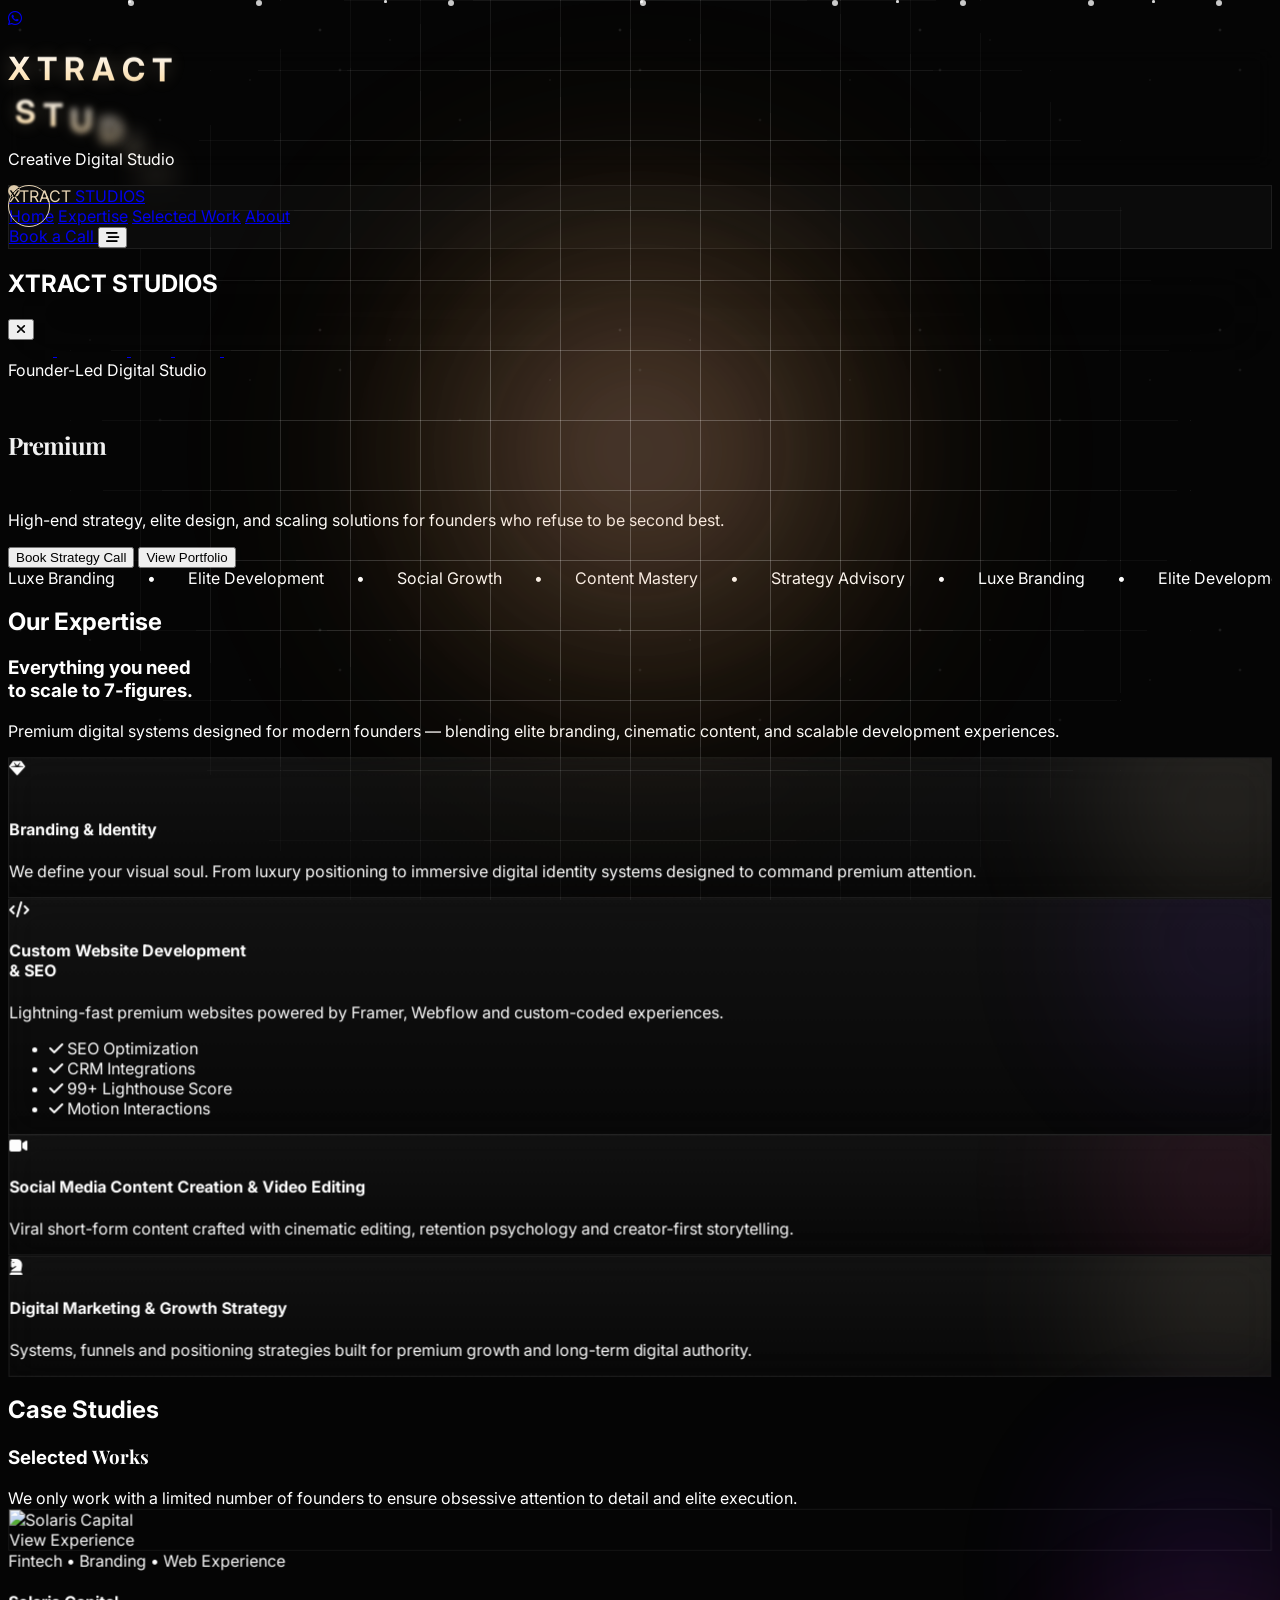
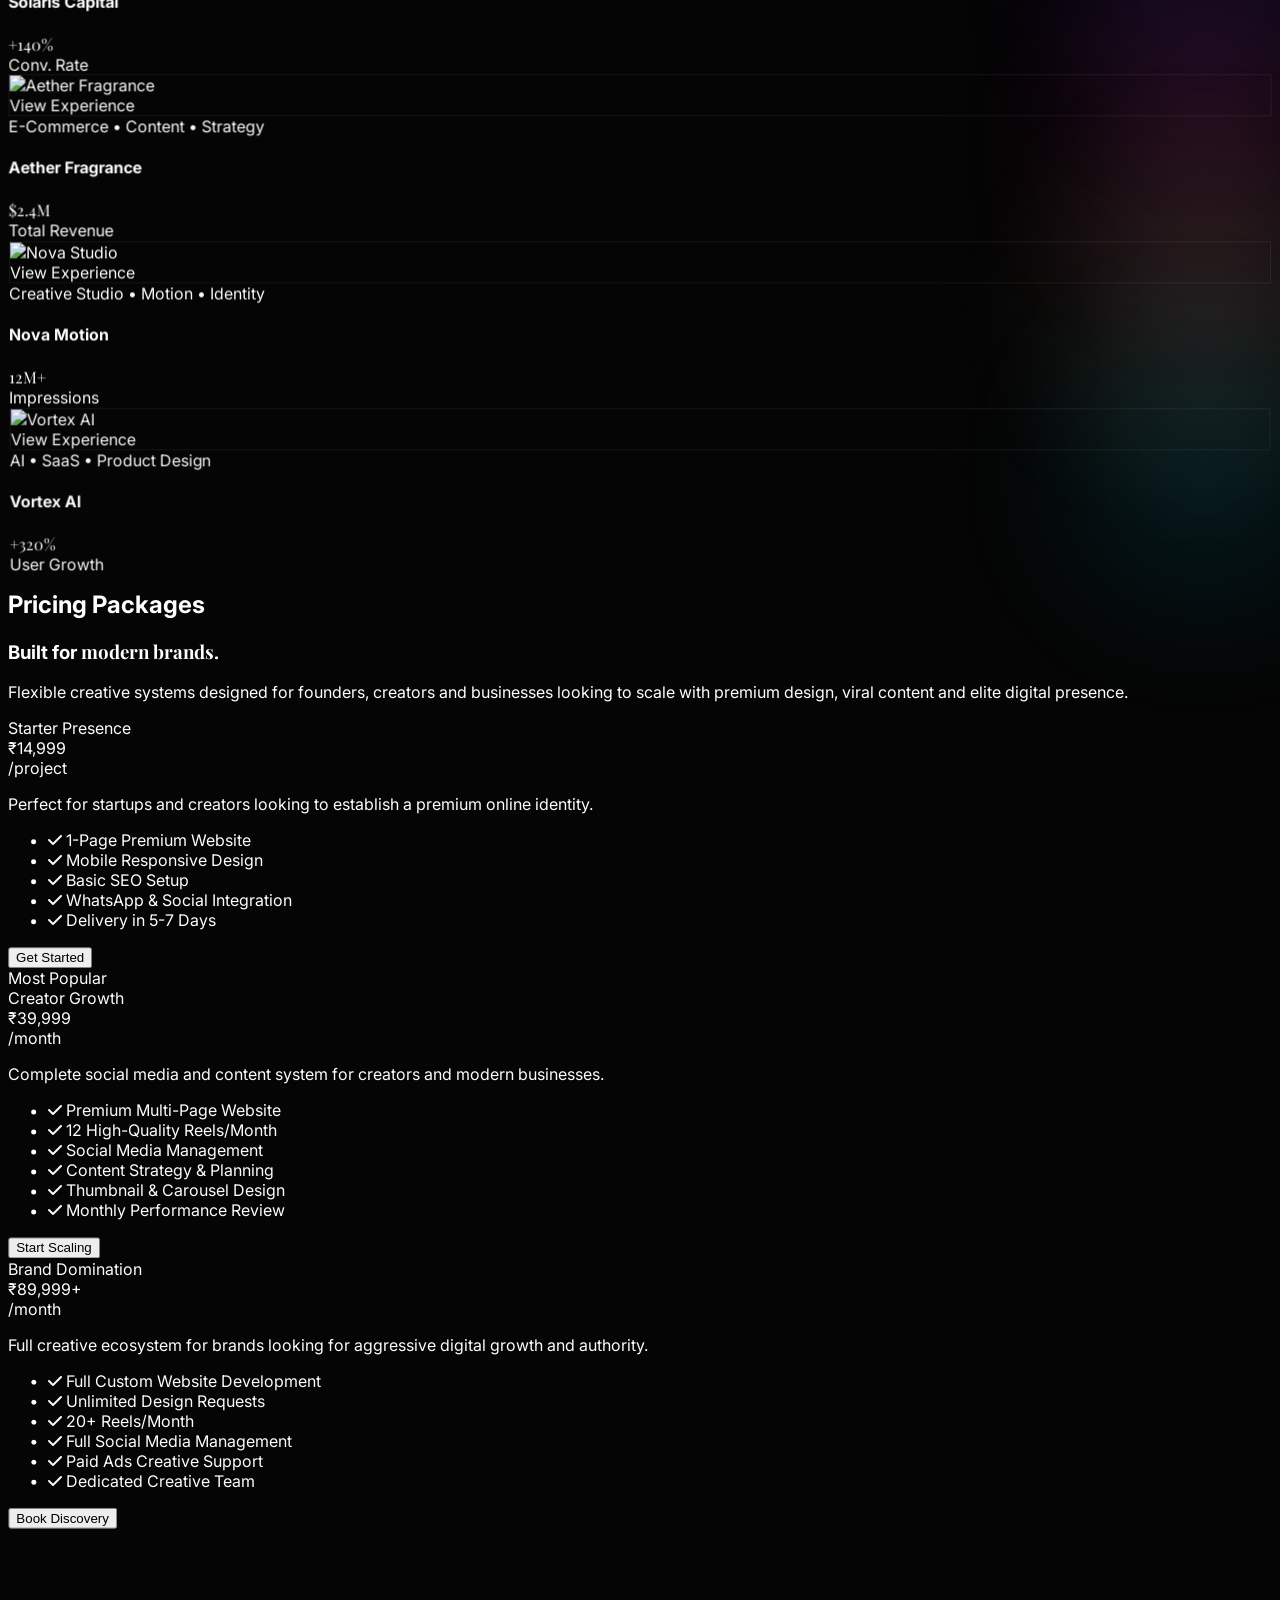
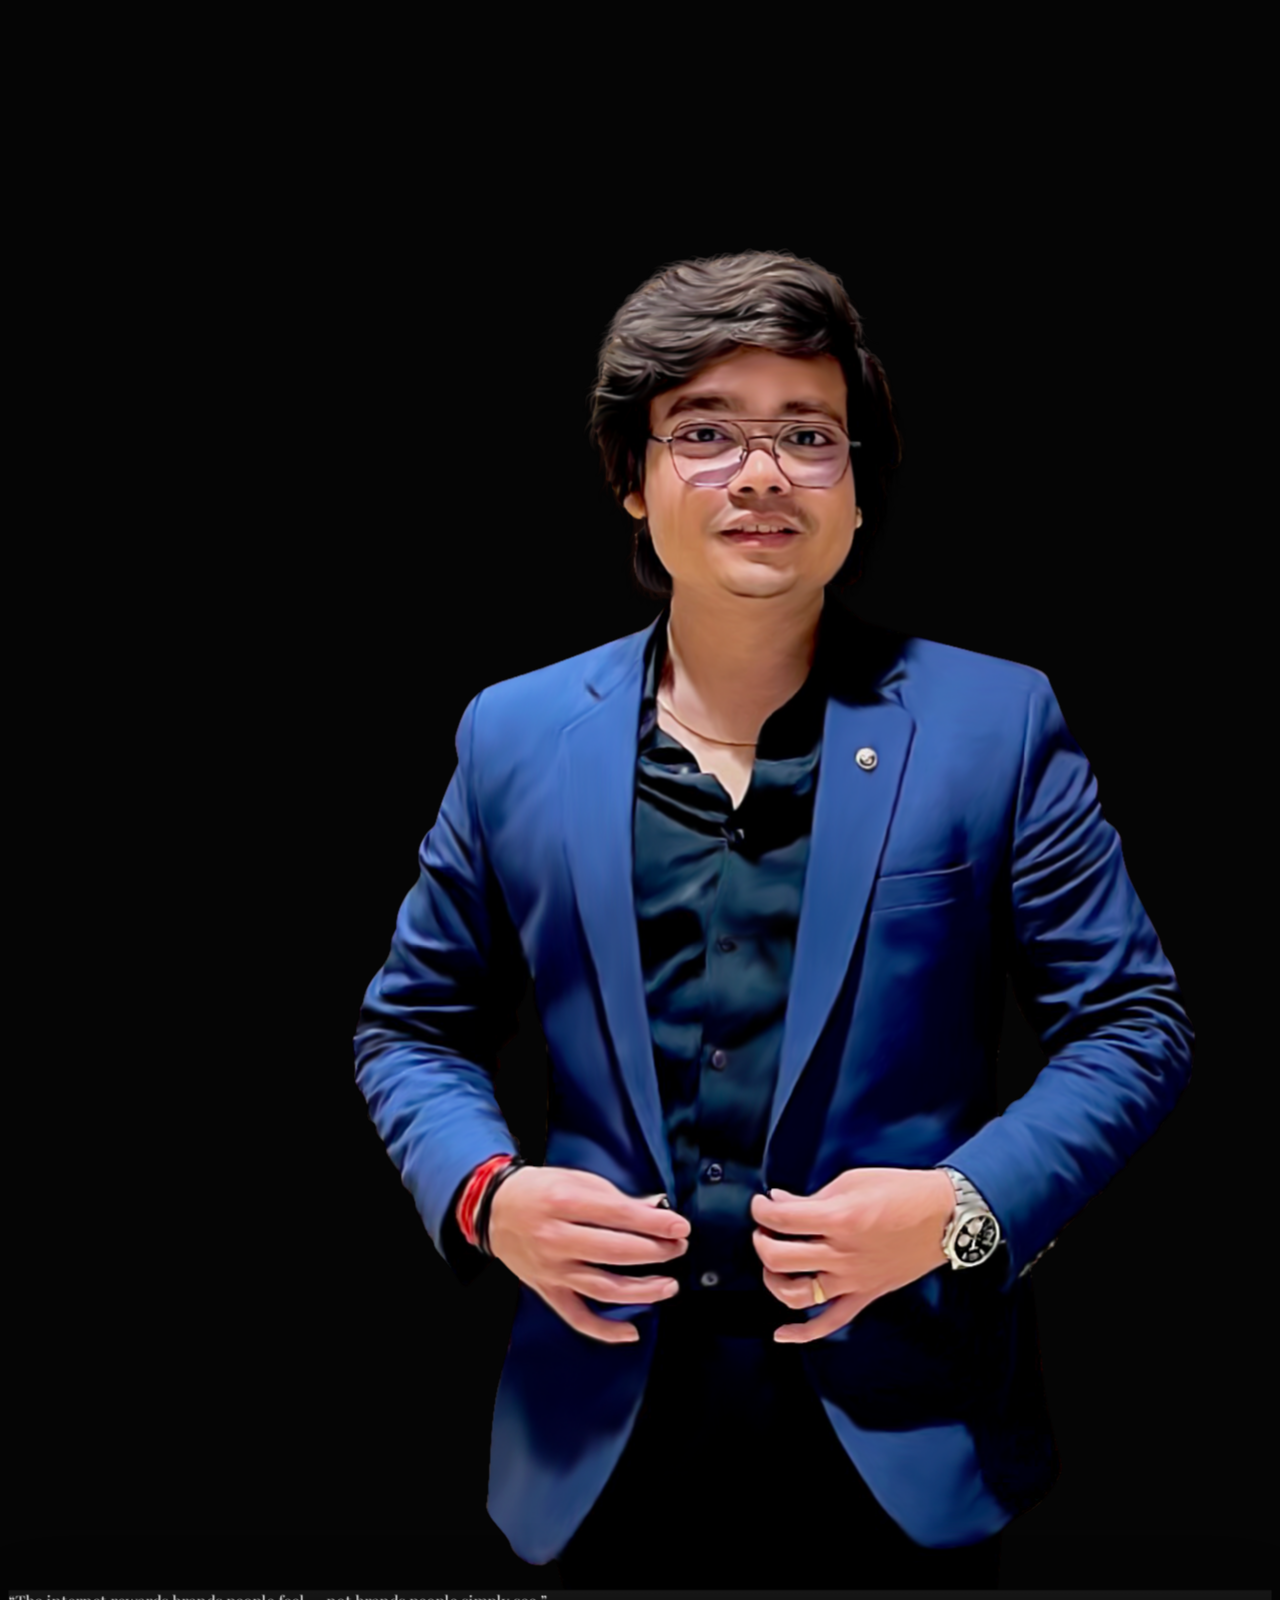
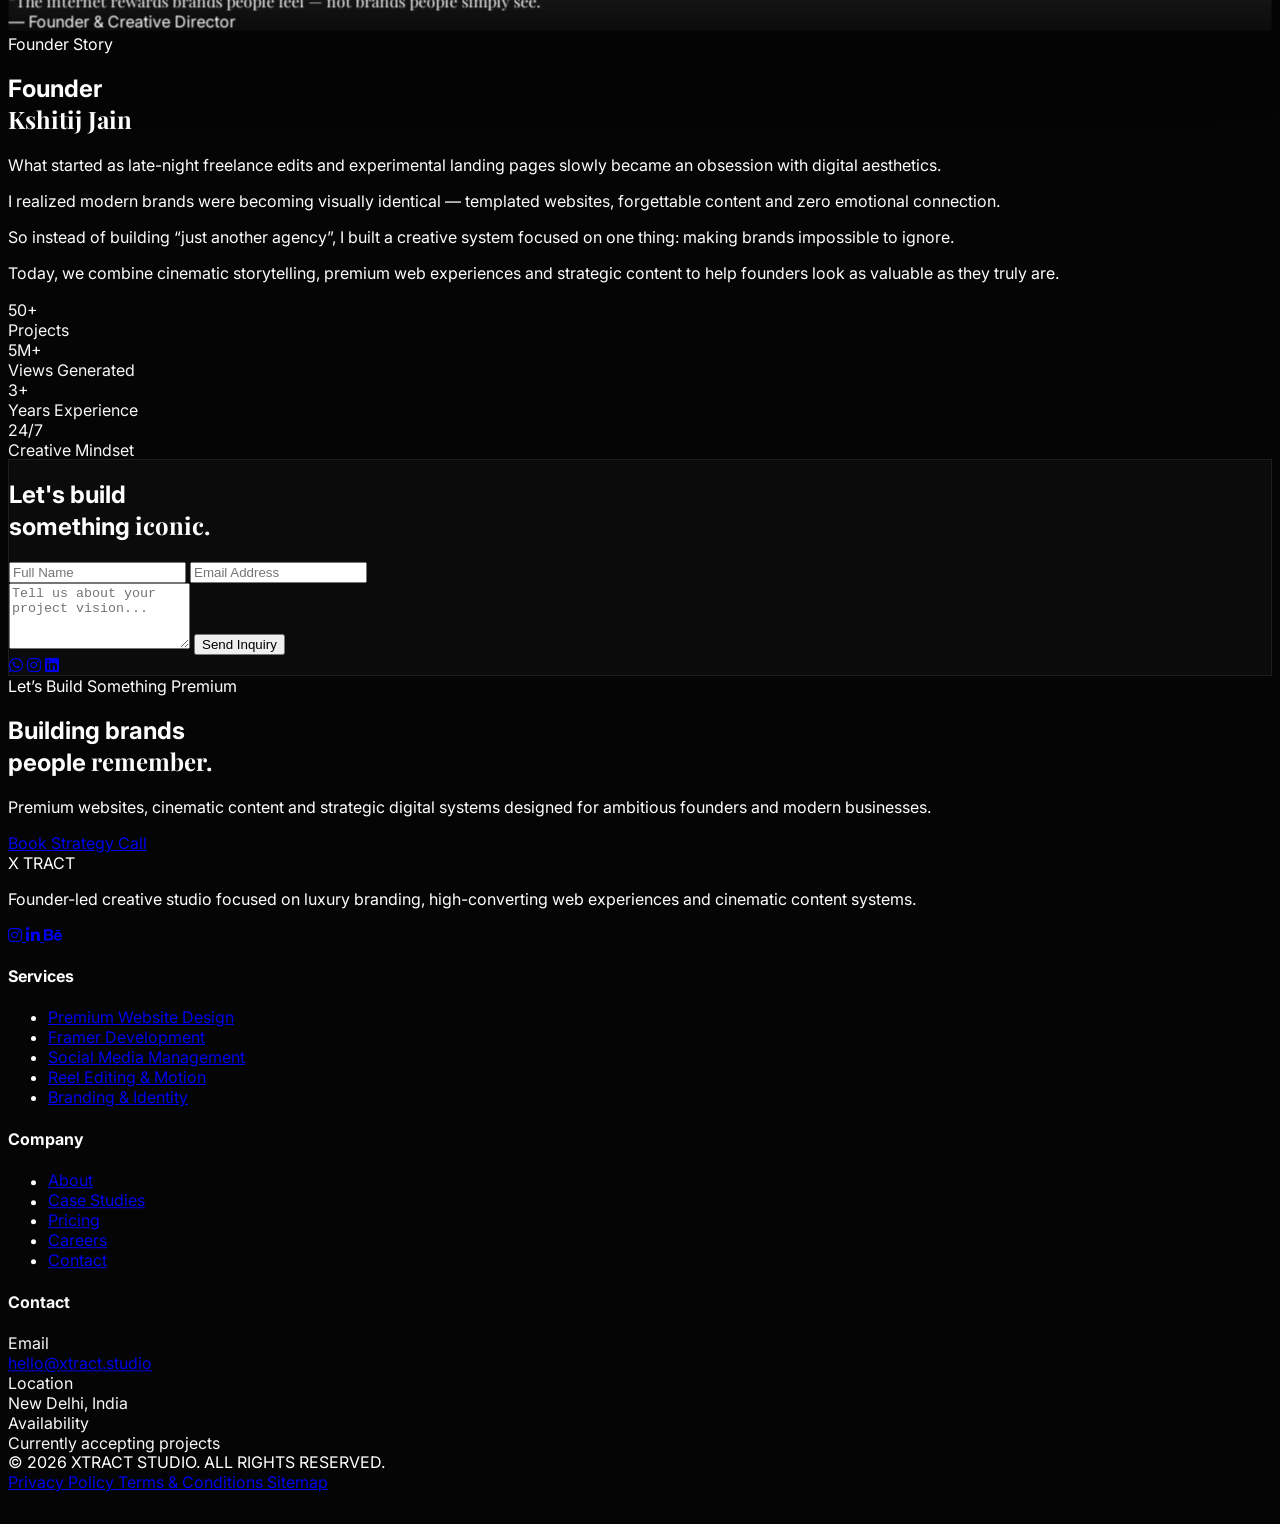
==== index.html @ dce0d655 "update" ====
<!DOCTYPE html>
<html lang="en" class="scroll-smooth">

<head>
    <meta charset="UTF-8">
    <meta name="viewport" content="width=device-width, initial-scale=1.0">
    <title>Xtract Studios | Web Design, Branding & Digital Marketing Agency in Delhi</title>
    <meta name="description"
        content="Xtract Studios is a premium web design and digital marketing agency in Delhi offering website development, branding, SEO, social media management, video editing, and content creation services for modern businesses and creators.">
    <meta property="og:title" content="Xtract Studios | Premium Web Design & Digital Marketing Agency">
    <meta property="og:description"
        content="Premium branding, website development, SEO and content creation services in Delhi.">
    <meta property="og:image" content="https://yourdomain.com/preview.jpg">
    <meta property="og:url" content="https://yourdomain.com">
    <meta property="og:type" content="website">

    <script src="https://cdn.tailwindcss.com"></script>
    <script src="https://cdnjs.cloudflare.com/ajax/libs/gsap/3.12.2/gsap.min.js"></script>
    <script src="https://cdnjs.cloudflare.com/ajax/libs/gsap/3.12.2/ScrollTrigger.min.js"></script>
    <script src="https://cdnjs.cloudflare.com/ajax/libs/gsap/3.12.2/TextPlugin.min.js"></script>
    <script type="application/ld+json">
        {
          "@context": "https://schema.org",
          "@type": "DigitalMarketingAgency",
          "name": "Xtract Studios",
          "url": "https://yourdomain.com",
          "logo": "https://yourdomain.com/logo.png",
          "address": {
            "@type": "PostalAddress",
            "addressLocality": "New Delhi",
            "addressCountry": "India"
          },
          "telephone": "+91-8448908359",
          "sameAs": [
            "https://instagram.com/yourprofile",
            "https://linkedin.com/company/yourprofile"
          ]
        }
        </script>
    <link
        href="https://fonts.googleapis.com/css2?family=Inter:wght@300;400;600;700&family=Playfair+Display:ital,wght@0,700;1,700&display=swap"
        rel="stylesheet">
    <link rel="stylesheet" href="https://cdnjs.cloudflare.com/ajax/libs/font-awesome/6.4.0/css/all.min.css">

    <link rel="stylesheet" href="css/style.css" class="stylesheet">
</head>
<!-- Floating WhatsApp Button -->
<a href="https://wa.me/918448908359" target="_blank"
    class="fixed bottom-6 right-6 z-[9999] w-16 h-16 rounded-full bg-[#25D366] flex items-center justify-center shadow-2xl hover:scale-110 transition-all duration-300 animate-bounce">

    <i class="fa-brands fa-whatsapp text-white text-3xl"></i>
</a>

<body class="antialiased">
    <!-- Premium Loader -->
    <div id="loader" class="fixed inset-0 bg-black z-[99999] flex items-center justify-center overflow-hidden">

        <!-- Logo -->
        <h1 id="loader-logo"
            class="text-3xl sm:text-6xl md:text-7xl font-bold tracking-[0.25em] text-white uppercase flex">

            <span class="loader-letter">X</span>
            <span class="loader-letter">T</span>
            <span class="loader-letter">R</span>
            <span class="loader-letter">A</span>
            <span class="loader-letter">C</span>
            <span class="loader-letter">T</span>
            <br>
            <span class="loader-letter"> </span>
            <span class="loader-letter">S</span>
            <span class="loader-letter">T</span>
            <span class="loader-letter">U</span>
            <span class="loader-letter">D</span>
            <span class="loader-letter">I</span>
            <span class="loader-letter">O</span>
            <span class="loader-letter">S</span>

        </h1>

        <!-- Bottom Text -->
        <div class="absolute bottom-60 sm:bottom-44 md:bottom-56 left-1/2 -translate-x-1/2 w-full text-center px-4">

            <p
                class="text-[18px] sm:text-[14px] md:text-xs uppercase tracking-[0.35em] sm:tracking-[0.45em] text-white/50 mb-2">

                Creative Digital Studio

            </p>

            <div class="w-14 sm:w-20 md:w-24 h-[1px] bg-white/80 mx-auto"></div>

        </div>

    </div>
    <div id="progress-bar"></div>
    <div id="cursor"></div>
    <div id="cursor-follower"></div>
    <!-- Grid Overlay -->
    <div class="work-grid"></div>
    <!-- Navigation -->
    <nav class="fixed top-0 w-full z-[100] px-6 py-6">
        <div class="max-w-6xl mx-auto flex justify-between items-center glass rounded-full px-8 py-3">
            <a href="#"
                class="text-md sm:text-lg md:text-xl font-bold tracking-tight flex items-center gap-1 sm:gap-2 whitespace-nowrap shrink-0">
                <span class="text-accent" style="color: var(--color-accent);">XTRACT</span> STUDIOS
            </a>

            <div
                class="hidden md:flex items-center gap-10 text-[13px] uppercase tracking-[0.2em] font-bold text-white/60">
                <a href="#home" class="hover:text-white transition-colors">Home</a>
                <a href="#services" class="hover:text-white transition-colors">Expertise</a>
                <a href="#work" class="hover:text-white transition-colors">Selected Work</a>
                <a href="#about" class="hover:text-white transition-colors">About</a>
            </div>

            <div class="flex items-center gap-4">
                <a href="#contact"
                    class="hidden sm:flex bg-white text-black px-5 py-2 rounded-full text-[11px] font-black uppercase tracking-[0.15em] hover:bg-[#E8D5B5] transition-all duration-500 whitespace-nowrap">

                    Book a Call

                </a>
                <button id="open-menu" class="md:hidden text-white text-xl"><i
                        class="fa-solid fa-bars-staggered"></i></button>
            </div>
        </div>
    </nav>

    <!-- Mobile Menu -->

    <div id="mobile-menu"
        class="fixed inset-0 bg-black/95 backdrop-blur-3xl z-[999] opacity-0 pointer-events-none transition-all duration-500 md:hidden">

        <!-- Top Bar -->
        <div class="flex justify-between items-center px-8 py-8 border-b border-white/10">

            <h2 class="text-2xl font-black tracking-tighter">
                <span class="text-[#E8D5B5]">XTRACT </span> STUDIOS
            </h2>

            <button id="close-menu"
                class="w-12 h-12 rounded-full border border-white/10 flex items-center justify-center text-white hover:bg-white/10 transition-all duration-300">

                <i class="fa-solid fa-xmark text-xl"></i>

            </button>
        </div>

        <!-- Nav Links -->
        <div class="h-[85vh] flex flex-col justify-center px-10">

            <div class="mobile-nav-links flex flex-col gap-8">

                <a href="#home" class="mobile-link text-5xl font-bold tracking-tight text-white/90 overflow-hidden">
                    <span class="mobile-link-text block">Home</span>
                </a>

                <a href="#services" class="mobile-link text-5xl font-bold tracking-tight text-white/90 overflow-hidden">
                    <span class="mobile-link-text block">Expertise</span>
                </a>

                <a href="#work" class="mobile-link text-5xl font-bold tracking-tight text-white/90 overflow-hidden">
                    <span class="mobile-link-text block">Work</span>
                </a>

                <a href="#about" class="mobile-link text-5xl font-bold tracking-tight text-white/90 overflow-hidden">
                    <span class="mobile-link-text block">About</span>
                </a>

                <a href="#contact" class="mobile-link text-5xl font-bold tracking-tight text-white/90 overflow-hidden">
                    <span class="mobile-link-text block">Contact</span>
                </a>

            </div>

        </div>
    </div>

    <section id="home"
        class="relative min-h-screen flex items-center justify-center overflow-hidden px-4 sm:px-6 pt-32 sm:pt-36 pb-20">

        <!-- Grid Overlay -->
        <div class="work-grid"></div>



        <div class="blob-wrapper">

            <div class="center-blob blob-one"></div>

            <div class="center-blob blob-two"></div>

            <div class="center-blob blob-three"></div>

        </div>
        <!-- Floating Particles -->
        <div class="particles">
            <span></span>
            <span></span>
            <span></span>
            <span></span>
            <span></span>
            <span></span>
            <span></span>
            <span></span>
        </div>

        <!-- Stars -->
        <div class="stars"></div>
        <!-- Main Content -->
        <div class="w-full max-w-6xl mx-auto text-center relative z-10">

            <!-- Badge -->
            <div
                class="inline-flex items-center gap-2 sm:gap-3 px-4 sm:px-5 py-2 border border-white/10 rounded-full mb-8 sm:mb-10 backdrop-blur-md max-w-full">

                <span class="relative flex h-2 w-2">
                    <span class="animate-ping absolute inline-flex h-full w-full rounded-full bg-[#E8D5B5] opacity-75">
                    </span>

                    <span class="relative inline-flex rounded-full h-2 w-2 bg-[#E8D5B5]">
                    </span>
                </span>

                <span
                    class="text-[9px] sm:text-[10px] uppercase tracking-[0.2em] sm:tracking-[0.3em] font-bold text-white/70 whitespace-nowrap">
                    Founder-Led Digital Studio
                </span>

            </div>

            <!-- Heading -->
            <h1
                class="hero-title text-[2rem] leading-[0.95] sm:text-5xl md:text-6xl lg:text-7xl xl:text-8xl font-bold tracking-tighter mb-6 sm:mb-10">

                <!-- Line 1 -->
                <div class="overflow-hidden">
                    <span class="hero-left py-2 inline-block">
                        Building Truly
                    </span>
                </div>

                <!-- Line 2 -->
                <div class="overflow-hidden flex justify-center items-center gap-3">



                    <span id="text-wrapper"
                        class="relative inline-flex justify-center items-center align-middle overflow-hidden">

                        <span id="changing-text"
                            class="hero-right py-2 inline-block font-serif italic text-[#E8D5B5] whitespace-nowrap">

                            Cinematic

                        </span>

                    </span>

                </div>

                <!-- Line 3 -->
                <div class="overflow-hidden">
                    <span class="hero-bottom py-2 inline-block">
                        Digital Brands.
                    </span>
                </div>

            </h1>
            <!-- Subtext -->
            <p
                class="hero-subtext max-w-2xl mx-auto text-sm sm:text-base md:text-lg lg:text-xl text-white/50 mb-10 sm:mb-14 leading-relaxed opacity-0 px-2 sm:px-0">

                High-end strategy, elite design, and scaling solutions
                for founders who refuse to be second best.

            </p>

            <!-- Buttons -->
            <div
                class="hero-btns flex flex-col sm:flex-row gap-4 sm:gap-5 justify-center items-center opacity-0 w-full max-w-xl mx-auto">

                <!-- Primary Button -->
                <button
                    class="group relative w-full sm:w-auto min-w-0 sm:min-w-[230px] px-6 sm:px-10 py-4 sm:py-5 bg-[#E8D5B5] text-black rounded-full font-black uppercase tracking-[0.15em] sm:tracking-[0.2em] text-[10px] sm:text-xs overflow-hidden transition-all duration-500 hover:scale-105 flex items-center justify-center">

                    <span class="relative z-10 whitespace-nowrap">
                        Book Strategy Call
                    </span>

                    <div
                        class="absolute inset-0 bg-white translate-y-full group-hover:translate-y-0 transition-transform duration-500">
                    </div>

                </button>

                <!-- Secondary Button -->
                <button
                    class="w-full sm:w-auto min-w-0 sm:min-w-[230px] px-6 sm:px-10 py-4 sm:py-5 border border-white/10 rounded-full font-black uppercase tracking-[0.15em] sm:tracking-[0.2em] text-[10px] sm:text-xs hover:bg-white hover:text-black transition-all duration-500 flex items-center justify-center">

                    <span class="whitespace-nowrap">
                        View Portfolio
                    </span>

                </button>

            </div>

            <!-- Marquee -->
            <div class="mt-16 sm:mt-24 md:mt-32 pt-10 sm:pt-16 md:pt-20 border-t border-white/5 overflow-hidden">

                <div
                    class="marquee text-white font-black text-lg sm:text-2xl md:text-3xl lg:text-4xl uppercase tracking-tight opacity-50 italic">

                    <div class="marquee-content">

                        <span>Luxe Branding</span>
                        •
                        <span>Elite Development</span>
                        •
                        <span>Social Growth</span>
                        •
                        <span>Content Mastery</span>
                        •
                        <span>Strategy Advisory</span>
                        •

                        <span>Luxe Branding</span>
                        •
                        <span>Elite Development</span>
                        •
                        <span>Social Growth</span>
                        •
                        <span>Content Mastery</span>
                        •
                        <span>Strategy Advisory</span>
                        •

                    </div>

                </div>

            </div>

        </div>

    </section>

    <!-- SERVICES SECTION -->
    <section id="services" class="py-32 relative overflow-hidden">


        <!-- Grid Overlay -->
        <div class="work-grid"></div>

        <!-- Animated Grid -->
        <div class="services-grid"></div>

        <!-- Floating Particles -->
        <div class="services-particles">
            <span></span>
            <span></span>
            <span></span>
            <span></span>
            <span></span>
        </div>

        <div class="max-w-7xl mx-auto px-6 relative z-10">

            <!-- Heading -->
            <div class="mb-24 space-y-5">

                <h2 class="text-[11px] uppercase tracking-[0.5em] text-[#E8D5B5] font-black">

                    Our Expertise

                </h2>

                <h3 class="text-4xl md:text-7xl font-bold tracking-tighter leading-[0.95]">

                    Everything you need <br>
                    to scale to 7-figures.

                </h3>

                <p class="max-w-2xl text-white/40 text-lg leading-relaxed">
                    Premium digital systems designed for modern founders —
                    blending elite branding, cinematic content, and scalable
                    development experiences.
                </p>

            </div>

            <!-- Bento Grid -->
            <div class="grid grid-cols-1 md:grid-cols-6 md:grid-rows-2 gap-5 h-auto md:h-[900px]">

                <!-- Branding Card -->
                <div
                    class="premium-card md:col-span-4 md:row-span-1 p-12 rounded-[2.5rem] flex flex-col justify-between group">

                    <!-- Glow -->
                    <div class="card-blur"></div>

                    <div class="flex justify-between items-start relative z-10">

                        <div
                            class="w-16 h-16 rounded-2xl bg-[#E8D5B5]/10 border border-[#E8D5B5]/10 flex items-center justify-center text-[#E8D5B5]">

                            <i class="fa-solid fa-gem text-2xl"></i>

                        </div>

                        <i
                            class="fa-solid fa-arrow-up-right text-xl text-white/20 group-hover:text-[#E8D5B5] transition-all duration-500 group-hover:translate-x-1 group-hover:-translate-y-1">
                        </i>

                    </div>

                    <div class="relative z-10">

                        <h4 class="text-4xl font-bold mb-4">
                            Branding & Identity
                        </h4>

                        <p class="text-white/40 max-w-md text-lg leading-relaxed">
                            We define your visual soul. From luxury positioning
                            to immersive digital identity systems designed to
                            command premium attention.
                        </p>

                    </div>

                </div>

                <!-- Development Card -->
                <div
                    class="premium-card md:col-span-2 md:row-span-2 p-12 rounded-[2.5rem] flex flex-col justify-between group">

                    <div class="card-blur purple"></div>

                    <div
                        class="w-16 h-16 rounded-2xl bg-[#7c3aed]/10 border border-[#7c3aed]/10 flex items-center justify-center text-[#c4b5fd] relative z-10">

                        <i class="fa-solid fa-code text-2xl"></i>

                    </div>

                    <div class="space-y-10 relative z-10">

                        <div>

                            <h4 class="text-4xl font-bold mb-4 leading-tight">
                                Custom Website Development <br>& SEO
                            </h4>

                            <p class="text-white/40 text-lg leading-relaxed">
                                Lightning-fast premium websites powered by
                                Framer, Webflow and custom-coded experiences.
                            </p>

                        </div>

                        <ul class="space-y-4">

                            <li class="flex items-center gap-3 text-sm text-white/60">
                                <i class="fa-solid fa-check text-[#E8D5B5]"></i>
                                SEO Optimization
                            </li>

                            <li class="flex items-center gap-3 text-sm text-white/60">
                                <i class="fa-solid fa-check text-[#E8D5B5]"></i>
                                CRM Integrations
                            </li>

                            <li class="flex items-center gap-3 text-sm text-white/60">
                                <i class="fa-solid fa-check text-[#E8D5B5]"></i>
                                99+ Lighthouse Score
                            </li>

                            <li class="flex items-center gap-3 text-sm text-white/60">
                                <i class="fa-solid fa-check text-[#E8D5B5]"></i>
                                Motion Interactions
                            </li>

                        </ul>

                    </div>

                </div>

                <!-- Content Card -->
                <div
                    class="premium-card md:col-span-2 md:row-span-1 p-10 rounded-[2.5rem] flex flex-col justify-between group">

                    <div class="card-blur pink"></div>

                    <div
                        class="w-16 h-16 rounded-2xl bg-pink-500/10 border border-pink-500/10 flex items-center justify-center text-pink-300 relative z-10">

                        <i class="fa-solid fa-video text-2xl"></i>

                    </div>

                    <div class="relative z-10">

                        <h4 class="text-3xl font-bold mb-3">
                            Social Media Content Creation & Video Editing
                        </h4>

                        <p class="text-white/40 leading-relaxed">
                            Viral short-form content crafted with cinematic editing,
                            retention psychology and creator-first storytelling.
                        </p>

                    </div>

                </div>

                <!-- Strategy Card -->
                <div
                    class="premium-card md:col-span-2 md:row-span-1 p-10 rounded-[2.5rem] flex flex-col justify-between group">

                    <div class="card-blur gold"></div>

                    <div
                        class="w-16 h-16 rounded-2xl bg-white/5 border border-white/10 flex items-center justify-center text-white relative z-10">

                        <i class="fa-solid fa-chess-knight text-2xl"></i>

                    </div>

                    <div class="relative z-10">

                        <h4 class="text-3xl font-bold mb-3">
                            Digital Marketing & Growth Strategy
                        </h4>

                        <p class="text-white/40 leading-relaxed">
                            Systems, funnels and positioning strategies built
                            for premium growth and long-term digital authority.
                        </p>

                    </div>

                </div>

            </div>

        </div>

    </section>

    <!-- WORK SECTION -->
    <section id="work" class="py-32 bg-[#0A0A0A] relative overflow-hidden">



        <!-- Grid Overlay -->
        <div class="work-grid"></div>

        <!-- Floating Particles -->
        <div class="work-particles">
            <span></span>
            <span></span>
            <span></span>
            <span></span>
            <span></span>
        </div>

        <div class="max-w-7xl mx-auto px-6 relative z-10">

            <!-- Heading -->
            <div class="flex flex-col md:flex-row justify-between items-end mb-24 gap-10">

                <div class="max-w-2xl">

                    <h2 class="text-[11px] uppercase tracking-[0.5em] text-[#E8D5B5] font-black mb-6">

                        Case Studies

                    </h2>

                    <h3 class="text-5xl md:text-8xl font-bold tracking-tighter leading-[0.95]">

                        Selected
                        <span class="font-serif italic text-[#E8D5B5]">
                            Works
                        </span>

                    </h3>

                </div>

                <div class="text-white/40 text-lg max-w-xs border-l border-white/10 pl-8 leading-relaxed">

                    We only work with a limited number of founders to ensure
                    obsessive attention to detail and elite execution.

                </div>

            </div>

            <!-- Projects Grid -->
            <div class="grid grid-cols-1 md:grid-cols-2 gap-20">

                <!-- PROJECT 1 -->
                <div class="project-card group cursor-pointer">

                    <div class="relative aspect-[16/10] overflow-hidden rounded-[2.5rem] mb-10 premium-work-card">

                        <img src="https://images.unsplash.com/photo-1634942537034-2531766767d1?auto=format&fit=crop&q=80&w=1200"
                            alt="Solaris Capital"
                            class="project-image w-full h-full object-cover grayscale group-hover:grayscale-0 transition-all duration-[1200ms]">

                        <!-- Gradient Overlay -->
                        <div class="absolute inset-0 bg-gradient-to-t from-black/80 via-black/10 to-transparent">
                        </div>

                        <!-- Hover Overlay -->
                        <div
                            class="absolute inset-0 bg-[#7c3aed]/20 opacity-0 group-hover:opacity-100 transition-all duration-700 backdrop-blur-[2px]">
                        </div>

                        <!-- Floating Button -->
                        <div
                            class="absolute inset-0 flex items-center justify-center opacity-0 group-hover:opacity-100 transition-all duration-700">

                            <span
                                class="bg-white text-black px-10 py-4 rounded-full font-black text-xs uppercase tracking-[0.3em] translate-y-10 group-hover:translate-y-0 transition-all duration-700">

                                View Experience

                            </span>

                        </div>

                        <!-- Floating Glow -->
                        <div class="project-blob"></div>

                    </div>

                    <div class="flex justify-between items-end gap-5">

                        <div class="space-y-3">

                            <span class="text-[10px] uppercase tracking-[0.4em] text-white/30 font-bold">

                                Fintech • Branding • Web Experience

                            </span>

                            <h4 class="text-3xl md:text-4xl font-bold">
                                Solaris Capital
                            </h4>

                        </div>

                        <div class="text-right">

                            <div class="text-[#E8D5B5] font-serif italic text-3xl">

                                +140%

                            </div>

                            <div class="text-[9px] uppercase font-bold text-white/20 tracking-[0.3em]">

                                Conv. Rate

                            </div>

                        </div>

                    </div>

                </div>

                <!-- PROJECT 2 -->
                <div class="project-card group cursor-pointer mt-0 md:mt-32">

                    <div class="relative aspect-[16/10] overflow-hidden rounded-[2.5rem] mb-10 premium-work-card">

                        <img src="https://images.unsplash.com/photo-1618005182384-a83a8bd57fbe?auto=format&fit=crop&q=80&w=1200"
                            alt="Aether Fragrance"
                            class="project-image w-full h-full object-cover grayscale group-hover:grayscale-0 transition-all duration-[1200ms]">

                        <div class="absolute inset-0 bg-gradient-to-t from-black/80 via-black/10 to-transparent">
                        </div>

                        <div
                            class="absolute inset-0 bg-pink-500/20 opacity-0 group-hover:opacity-100 transition-all duration-700 backdrop-blur-[2px]">
                        </div>

                        <div
                            class="absolute inset-0 flex items-center justify-center opacity-0 group-hover:opacity-100 transition-all duration-700">

                            <span
                                class="bg-white text-black px-10 py-4 rounded-full font-black text-xs uppercase tracking-[0.3em] translate-y-10 group-hover:translate-y-0 transition-all duration-700">

                                View Experience

                            </span>

                        </div>

                        <div class="project-blob pink"></div>

                    </div>

                    <div class="flex justify-between items-end gap-5">

                        <div class="space-y-3">

                            <span class="text-[10px] uppercase tracking-[0.4em] text-white/30 font-bold">

                                E-Commerce • Content • Strategy

                            </span>

                            <h4 class="text-3xl md:text-4xl font-bold">
                                Aether Fragrance
                            </h4>

                        </div>

                        <div class="text-right">

                            <div class="text-[#E8D5B5] font-serif italic text-3xl">

                                $2.4M

                            </div>

                            <div class="text-[9px] uppercase font-bold text-white/20 tracking-[0.3em]">

                                Total Revenue

                            </div>

                        </div>

                    </div>

                </div>

                <!-- PROJECT 3 -->
                <div class="project-card group cursor-pointer">

                    <div class="relative aspect-[16/10] overflow-hidden rounded-[2.5rem] mb-10 premium-work-card">

                        <img src="https://images.unsplash.com/photo-1522542550221-31fd19575a2d?auto=format&fit=crop&q=80&w=1200"
                            alt="Nova Studio"
                            class="project-image w-full h-full object-cover grayscale group-hover:grayscale-0 transition-all duration-[1200ms]">

                        <div class="absolute inset-0 bg-gradient-to-t from-black/80 via-black/10 to-transparent">
                        </div>

                        <div
                            class="absolute inset-0 bg-[#E8D5B5]/10 opacity-0 group-hover:opacity-100 transition-all duration-700 backdrop-blur-[2px]">
                        </div>

                        <div
                            class="absolute inset-0 flex items-center justify-center opacity-0 group-hover:opacity-100 transition-all duration-700">

                            <span
                                class="bg-white text-black px-10 py-4 rounded-full font-black text-xs uppercase tracking-[0.3em] translate-y-10 group-hover:translate-y-0 transition-all duration-700">

                                View Experience

                            </span>

                        </div>

                        <div class="project-blob gold"></div>

                    </div>

                    <div class="flex justify-between items-end gap-5">

                        <div class="space-y-3">

                            <span class="text-[10px] uppercase tracking-[0.4em] text-white/30 font-bold">

                                Creative Studio • Motion • Identity

                            </span>

                            <h4 class="text-3xl md:text-4xl font-bold">
                                Nova Motion
                            </h4>

                        </div>

                        <div class="text-right">

                            <div class="text-[#E8D5B5] font-serif italic text-3xl">

                                12M+

                            </div>

                            <div class="text-[9px] uppercase font-bold text-white/20 tracking-[0.3em]">

                                Impressions

                            </div>

                        </div>

                    </div>

                </div>

                <!-- PROJECT 4 -->
                <div class="project-card group cursor-pointer mt-0 md:mt-32">

                    <div class="relative aspect-[16/10] overflow-hidden rounded-[2.5rem] mb-10 premium-work-card">

                        <img src="https://images.unsplash.com/photo-1516321318423-f06f85e504b3?auto=format&fit=crop&q=80&w=1200"
                            alt="Vortex AI"
                            class="project-image w-full h-full object-cover grayscale group-hover:grayscale-0 transition-all duration-[1200ms]">

                        <div class="absolute inset-0 bg-gradient-to-t from-black/80 via-black/10 to-transparent">
                        </div>

                        <div
                            class="absolute inset-0 bg-cyan-500/10 opacity-0 group-hover:opacity-100 transition-all duration-700 backdrop-blur-[2px]">
                        </div>

                        <div
                            class="absolute inset-0 flex items-center justify-center opacity-0 group-hover:opacity-100 transition-all duration-700">

                            <span
                                class="bg-white text-black px-10 py-4 rounded-full font-black text-xs uppercase tracking-[0.3em] translate-y-10 group-hover:translate-y-0 transition-all duration-700">

                                View Experience

                            </span>

                        </div>

                        <div class="project-blob cyan"></div>

                    </div>

                    <div class="flex justify-between items-end gap-5">

                        <div class="space-y-3">

                            <span class="text-[10px] uppercase tracking-[0.4em] text-white/30 font-bold">

                                AI • SaaS • Product Design

                            </span>

                            <h4 class="text-3xl md:text-4xl font-bold">
                                Vortex AI
                            </h4>

                        </div>

                        <div class="text-right">

                            <div class="text-[#E8D5B5] font-serif italic text-3xl">

                                +320%

                            </div>

                            <div class="text-[9px] uppercase font-bold text-white/20 tracking-[0.3em]">

                                User Growth

                            </div>

                        </div>

                    </div>

                </div>

            </div>

        </div>

    </section>

    <!-- PRICING SECTION -->
    <section class="py-32 relative overflow-hidden bg-[#050505]">

        <!-- Grid Overlay -->
        <div class="work-grid"></div>
        <!-- Grid Overlay -->
        <div class="absolute inset-0 opacity-[0.03]" style="
            background-image:
            linear-gradient(rgba(255,255,255,0.08) 1px, transparent 1px),
            linear-gradient(90deg, rgba(255,255,255,0.08) 1px, transparent 1px);
            background-size: 70px 70px;
        ">
        </div>

        <div class="max-w-7xl mx-auto px-6 relative z-10">

            <!-- Heading -->
            <div class="text-center mb-24">

                <h2 class="text-[11px] uppercase tracking-[0.5em] text-[#E8D5B5] font-black mb-6">

                    Pricing Packages

                </h2>

                <h3 class="text-4xl md:text-7xl font-bold tracking-tighter leading-[0.95] mb-6">

                    Built for
                    <span class="font-serif italic text-[#E8D5B5]">
                        modern brands.
                    </span>

                </h3>

                <p class="max-w-2xl mx-auto text-white/40 text-lg leading-relaxed">
                    Flexible creative systems designed for founders,
                    creators and businesses looking to scale with premium
                    design, viral content and elite digital presence.
                </p>

            </div>

            <!-- Pricing Grid -->
            <div class="grid grid-cols-1 md:grid-cols-3 gap-8">

                <!-- PLAN 1 -->
                <div
                    class="pricing-card relative overflow-hidden rounded-[2.5rem] p-10 border border-white/10 bg-white/[0.03] backdrop-blur-xl flex flex-col justify-between">

                    <!-- Glow -->
                    <div
                        class="absolute top-[-80px] right-[-80px] w-[220px] h-[220px] bg-[#7c3aed]/20 blur-[100px] rounded-full">
                    </div>

                    <div class="relative z-10">

                        <div class="text-sm font-bold text-[#E8D5B5] mb-3 uppercase tracking-[0.3em]">

                            Starter Presence

                        </div>

                        <div class="flex items-end gap-2 mb-8">

                            <div class="text-5xl font-bold">
                                ₹14,999
                            </div>

                            <span class="text-white/30 text-sm mb-1">
                                /project
                            </span>

                        </div>

                        <p class="text-white/40 text-sm leading-relaxed mb-10">

                            Perfect for startups and creators looking to
                            establish a premium online identity.

                        </p>

                        <ul class="space-y-5 mb-12">

                            <li class="flex items-center gap-3 text-sm text-white/60">
                                <i class="fa-solid fa-check text-[#E8D5B5]"></i>
                                1-Page Premium Website
                            </li>

                            <li class="flex items-center gap-3 text-sm text-white/60">
                                <i class="fa-solid fa-check text-[#E8D5B5]"></i>
                                Mobile Responsive Design
                            </li>

                            <li class="flex items-center gap-3 text-sm text-white/60">
                                <i class="fa-solid fa-check text-[#E8D5B5]"></i>
                                Basic SEO Setup
                            </li>

                            <li class="flex items-center gap-3 text-sm text-white/60">
                                <i class="fa-solid fa-check text-[#E8D5B5]"></i>
                                WhatsApp & Social Integration
                            </li>

                            <li class="flex items-center gap-3 text-sm text-white/60">
                                <i class="fa-solid fa-check text-[#E8D5B5]"></i>
                                Delivery in 5-7 Days
                            </li>

                        </ul>

                    </div>

                    <button
                        class="relative z-10 w-full py-5 rounded-full border border-white/10 font-bold text-[10px] uppercase tracking-[0.25em] hover:bg-white/5 transition-all duration-500">

                        Get Started

                    </button>

                </div>

                <!-- PLAN 2 -->
                <div
                    class="pricing-card relative overflow-hidden rounded-[2.5rem] p-10 bg-[#E8D5B5] text-black scale-100 md:scale-105 z-10 shadow-2xl shadow-[#E8D5B5]/10">

                    <!-- Badge -->
                    <div
                        class="absolute top-5 right-5 bg-black text-white text-[9px] uppercase tracking-[0.3em] px-4 py-2 rounded-full font-black">

                        Most Popular

                    </div>

                    <!-- Glow -->
                    <div
                        class="absolute bottom-[-100px] left-[-100px] w-[260px] h-[260px] bg-white/20 blur-[120px] rounded-full">
                    </div>

                    <div class="relative z-10">

                        <div class="text-sm font-bold mb-3 uppercase tracking-[0.3em]">

                            Creator Growth

                        </div>

                        <div class="flex items-end gap-2 mb-8">

                            <div class="text-5xl font-bold">
                                ₹39,999
                            </div>

                            <span class="text-black/40 text-sm mb-1">
                                /month
                            </span>

                        </div>

                        <p class="text-black/60 text-sm leading-relaxed mb-10">

                            Complete social media and content system for
                            creators and modern businesses.

                        </p>

                        <ul class="space-y-5 mb-12">

                            <li class="flex items-center gap-3 text-sm font-semibold">
                                <i class="fa-solid fa-check"></i>
                                Premium Multi-Page Website
                            </li>

                            <li class="flex items-center gap-3 text-sm font-semibold">
                                <i class="fa-solid fa-check"></i>
                                12 High-Quality Reels/Month
                            </li>

                            <li class="flex items-center gap-3 text-sm font-semibold">
                                <i class="fa-solid fa-check"></i>
                                Social Media Management
                            </li>

                            <li class="flex items-center gap-3 text-sm font-semibold">
                                <i class="fa-solid fa-check"></i>
                                Content Strategy & Planning
                            </li>

                            <li class="flex items-center gap-3 text-sm font-semibold">
                                <i class="fa-solid fa-check"></i>
                                Thumbnail & Carousel Design
                            </li>

                            <li class="flex items-center gap-3 text-sm font-semibold">
                                <i class="fa-solid fa-check"></i>
                                Monthly Performance Review
                            </li>

                        </ul>

                    </div>

                    <button
                        class="relative z-10 w-full py-5 rounded-full bg-black text-white font-bold text-[10px] uppercase tracking-[0.25em] hover:opacity-80 transition-all duration-500">

                        Start Scaling

                    </button>

                </div>

                <!-- PLAN 3 -->
                <div
                    class="pricing-card relative overflow-hidden rounded-[2.5rem] p-10 border border-white/10 bg-white/[0.03] backdrop-blur-xl flex flex-col justify-between">

                    <!-- Glow -->
                    <div
                        class="absolute top-[-80px] left-[-80px] w-[220px] h-[220px] bg-cyan-500/10 blur-[100px] rounded-full">
                    </div>

                    <div class="relative z-10">

                        <div class="text-sm font-bold text-[#E8D5B5] mb-3 uppercase tracking-[0.3em]">

                            Brand Domination

                        </div>

                        <div class="flex items-end gap-2 mb-8">

                            <div class="text-5xl font-bold">
                                ₹89,999+
                            </div>

                            <span class="text-white/30 text-sm mb-1">
                                /month
                            </span>

                        </div>

                        <p class="text-white/40 text-sm leading-relaxed mb-10">

                            Full creative ecosystem for brands looking
                            for aggressive digital growth and authority.

                        </p>

                        <ul class="space-y-5 mb-12">

                            <li class="flex items-center gap-3 text-sm text-white/60">
                                <i class="fa-solid fa-check text-[#E8D5B5]"></i>
                                Full Custom Website Development
                            </li>

                            <li class="flex items-center gap-3 text-sm text-white/60">
                                <i class="fa-solid fa-check text-[#E8D5B5]"></i>
                                Unlimited Design Requests
                            </li>

                            <li class="flex items-center gap-3 text-sm text-white/60">
                                <i class="fa-solid fa-check text-[#E8D5B5]"></i>
                                20+ Reels/Month
                            </li>

                            <li class="flex items-center gap-3 text-sm text-white/60">
                                <i class="fa-solid fa-check text-[#E8D5B5]"></i>
                                Full Social Media Management
                            </li>

                            <li class="flex items-center gap-3 text-sm text-white/60">
                                <i class="fa-solid fa-check text-[#E8D5B5]"></i>
                                Paid Ads Creative Support
                            </li>

                            <li class="flex items-center gap-3 text-sm text-white/60">
                                <i class="fa-solid fa-check text-[#E8D5B5]"></i>
                                Dedicated Creative Team
                            </li>

                        </ul>

                    </div>

                    <button
                        class="relative z-10 w-full py-5 rounded-full border border-white/10 font-bold text-[10px] uppercase tracking-[0.25em] hover:bg-white/5 transition-all duration-500">

                        Book Discovery

                    </button>

                </div>

            </div>

        </div>

    </section>

    <!-- ABOUT / FOUNDER SECTION -->
    <section id="about" class="py-32 relative overflow-hidden border-t border-white/5 bg-[#050505]">

        <!-- Grid Overlay -->
        <div class="work-grid"></div>
        <!-- Grid Overlay -->
        <div class="absolute inset-0 opacity-[0.03]" style="
        background-image:
        linear-gradient(rgba(255,255,255,0.08) 1px, transparent 1px),
        linear-gradient(90deg, rgba(255,255,255,0.08) 1px, transparent 1px);
        background-size: 70px 70px;
    ">
        </div>

        <!-- Floating Particles -->
        <div class="about-particles">
            <span></span>
            <span></span>
            <span></span>
            <span></span>
            <span></span>
        </div>

        <div class="max-w-7xl mx-auto px-6 relative z-10">

            <div class="grid grid-cols-1 lg:grid-cols-2 gap-24 items-center">

                <!-- LEFT IMAGE -->
                <div class="relative founder-image-wrapper">

                    <!-- Image Container -->
                    <div
                        class="relative rounded-[3rem] overflow-hidden aspect-[4/5] border border-white/10 bg-neutral-900 group">

                        <!-- Glow -->
                        <div
                            class="absolute inset-0 bg-gradient-to-tr from-[#7c3aed]/20 via-transparent to-[#E8D5B5]/10 opacity-60 z-10">
                        </div>

                        <!-- Image -->
                        <img src="assests/images/digital painting (1).png"
                            alt="Kshitij Jain Founder of Xtract Studios Digital Marketing Agency"
                            class="founder-image w-full h-full object-cover grayscale group-hover:grayscale-0 transition-all duration-[1500ms]">

                        <!-- Noise Overlay -->
                        <div class="absolute inset-0 noise-overlay"></div>

                    </div>

                    <!-- Floating Card -->
                    <div
                        class="absolute bottom-[-30px] md:bottom-[-40px] right-0 md:right-[-40px] glass-card p-8 rounded-[2rem] w-[90%] md:w-[320px] backdrop-blur-xl border border-white/10">

                        <div class="text-2xl font-serif italic text-[#E8D5B5] mb-5 leading-relaxed">

                            “The internet rewards brands people feel —
                            not brands people simply see.”

                        </div>

                        <div class="text-[10px] uppercase font-bold tracking-[0.35em] text-white/40">

                            — Founder & Creative Director

                        </div>

                    </div>

                </div>

                <!-- RIGHT CONTENT -->
                <div class="space-y-10">

                    <!-- Tag -->
                    <div
                        class="inline-flex items-center gap-3 px-5 py-2 rounded-full border border-white/10 bg-white/[0.03] backdrop-blur-xl">

                        <span class="w-2 h-2 rounded-full bg-[#E8D5B5] animate-pulse">
                        </span>

                        <span class="text-[10px] uppercase tracking-[0.4em] text-white/50 font-black">

                            Founder Story

                        </span>

                    </div>

                    <!-- Heading -->
                    <h2 class="text-5xl md:text-7xl font-bold tracking-tighter leading-[0.92]">

                        Founder
                        <br>

                        <span class="font-serif italic text-[#E8D5B5]">
                            Kshitij Jain
                        </span>

                    </h2>

                    <!-- Story -->
                    <div class="space-y-7 text-white/50 text-lg md:text-xl leading-relaxed">

                        <p>
                            What started as late-night freelance edits and
                            experimental landing pages slowly became an
                            obsession with digital aesthetics.
                        </p>

                        <p>
                            I realized modern brands were becoming visually
                            identical — templated websites, forgettable
                            content and zero emotional connection.
                        </p>

                        <p>
                            So instead of building “just another agency”,
                            I built a creative system focused on one thing:
                            making brands impossible to ignore.
                        </p>

                        <p>
                            Today, we combine cinematic storytelling,
                            premium web experiences and strategic content
                            to help founders look as valuable as they truly are.
                        </p>

                    </div>

                    <!-- Stats -->
                    <div class="grid grid-cols-2 sm:grid-cols-4 gap-6 pt-10 border-t border-white/10">

                        <!-- Stat -->
                        <div class="space-y-2">

                            <div class="text-4xl font-bold text-[#E8D5B5] counter">

                                50+

                            </div>

                            <div class="text-[10px] uppercase tracking-[0.35em] text-white/30 font-black">

                                Projects

                            </div>

                        </div>

                        <!-- Stat -->
                        <div class="space-y-2">

                            <div class="text-4xl font-bold text-[#E8D5B5] counter">

                                5M+

                            </div>

                            <div class="text-[10px] uppercase tracking-[0.35em] text-white/30 font-black">

                                Views Generated

                            </div>

                        </div>

                        <!-- Stat -->
                        <div class="space-y-2">

                            <div class="text-4xl font-bold text-[#E8D5B5] counter">

                                3+

                            </div>

                            <div class="text-[10px] uppercase tracking-[0.35em] text-white/30 font-black">

                                Years Experience

                            </div>

                        </div>

                        <!-- Stat -->
                        <div class="space-y-2">

                            <div class="text-4xl font-bold text-[#E8D5B5] counter">

                                24/7

                            </div>

                            <div class="text-[10px] uppercase tracking-[0.35em] text-white/30 font-black">

                                Creative Mindset

                            </div>

                        </div>

                    </div>

                </div>

            </div>

        </div>

    </section>
    <!-- Contact Form -->
    <section id="contact" class="py-32 relative">
        <!-- Grid Overlay -->
        <div class="work-grid"></div>
        <div class="max-w-5xl mx-auto px-6">
            <div class="glass p-12 md:p-20 rounded-[4rem] text-center border-white/10">
                <h2 class="text-5xl md:text-8xl font-bold tracking-tighter mb-10">Let's build <br> something <span
                        class="font-serif italic text-[#E8D5B5]">iconic.</span></h2>

                <form class="max-w-xl mx-auto space-y-6 mt-16 text-left" onsubmit="event.preventDefault()">
                    <div class="grid grid-cols-1 md:grid-cols-2 gap-6">
                        <input type="text" placeholder="Full Name"
                            class="bg-white/5 border border-white/10 rounded-2xl px-6 py-4 outline-none focus:border-[#E8D5B5] transition-colors w-full">
                        <input type="email" placeholder="Email Address"
                            class="bg-white/5 border border-white/10 rounded-2xl px-6 py-4 outline-none focus:border-[#E8D5B5] transition-colors w-full">
                    </div>
                    <textarea placeholder="Tell us about your project vision..." rows="4"
                        class="bg-white/5 border border-white/10 rounded-2xl px-6 py-4 outline-none focus:border-[#E8D5B5] transition-colors w-full"></textarea>

                    <button
                        class="w-full py-6 bg-[#E8D5B5] text-black font-black uppercase tracking-widest text-xs rounded-full hover:scale-[0.98] transition-transform">
                        Send Inquiry
                    </button>
                    <div class="flex justify-center gap-8 mt-10">
                        <a href="#" class="text-white/40 hover:text-[#E8D5B5] text-xl transition-colors"><i
                                class="fa-brands fa-whatsapp"></i></a>
                        <a href="#" class="text-white/40 hover:text-[#E8D5B5] text-xl transition-colors"><i
                                class="fa-brands fa-instagram"></i></a>
                        <a href="#" class="text-white/40 hover:text-[#E8D5B5] text-xl transition-colors"><i
                                class="fa-brands fa-linkedin"></i></a>
                    </div>
                </form>
            </div>
        </div>
    </section>

    <!-- PREMIUM FOOTER -->
    <footer class="relative py-12 border-t border-white/5 bg-black overflow-hidden">
        <!-- Grid Overlay -->
        <div class="work-grid"></div>
        <!-- Background Glow -->
        <div class="absolute top-[-20%] left-[-10%] w-[400px] h-[400px] bg-[#7c3aed]/10 blur-[120px] rounded-full">
        </div>

        <div class="absolute bottom-[-20%] right-[-10%] w-[350px] h-[350px] bg-[#E8D5B5]/10 blur-[120px] rounded-full">
        </div>

        <!-- Grid Overlay -->
        <div class="absolute inset-0 opacity-[0.03]" style="
    background-image:
    linear-gradient(rgba(255,255,255,0.08) 1px, transparent 1px),
    linear-gradient(90deg, rgba(255,255,255,0.08) 1px, transparent 1px);
    background-size: 70px 70px;
">
        </div>

        <div class="max-w-7xl mx-auto px-6 relative z-10">

            <!-- TOP CTA -->
            <div
                class="flex flex-col lg:flex-row justify-between items-start lg:items-end gap-16 pb-20 border-b border-white/5">

                <!-- Left -->
                <div class="max-w-3xl">

                    <div
                        class="inline-flex items-center gap-3 px-5 py-2 rounded-full border border-white/10 bg-white/[0.03] backdrop-blur-xl mb-8">

                        <span class="w-2 h-2 rounded-full bg-[#E8D5B5] animate-pulse">
                        </span>

                        <span class="text-[10px] uppercase tracking-[0.4em] text-white/50 font-black">

                            Let’s Build Something Premium

                        </span>

                    </div>

                    <h2 class="text-4xl md:text-7xl font-bold tracking-tighter leading-[0.92] mb-8">

                        Building brands
                        <br>

                        people
                        <span class="font-serif italic text-[#E8D5B5]">
                            remember.
                        </span>

                    </h2>

                    <p class="text-white/40 text-lg leading-relaxed max-w-2xl">

                        Premium websites, cinematic content and strategic
                        digital systems designed for ambitious founders and
                        modern businesses.

                    </p>

                </div>

                <!-- CTA BUTTON -->
                <a href="#contact"
                    class="group relative px-10 py-5 bg-[#E8D5B5] text-black rounded-full font-black uppercase tracking-[0.25em] text-[10px] overflow-hidden transition-all duration-500 hover:scale-105">

                    <span class="relative z-10">
                        Book Strategy Call
                    </span>

                    <div
                        class="absolute inset-0 bg-white translate-y-full group-hover:translate-y-0 transition-transform duration-500">
                    </div>

                </a>

            </div>

            <!-- MAIN FOOTER -->
            <div class="grid grid-cols-1 md:grid-cols-2 lg:grid-cols-4 gap-16 py-20">

                <!-- BRAND -->
                <div>

                    <div class="text-3xl font-black tracking-tighter mb-6">

                        <span class="text-[#E8D5B5]">
                            X
                        </span>TRACT

                    </div>

                    <p class="text-white/40 leading-relaxed mb-8 text-sm">

                        Founder-led creative studio focused on luxury
                        branding, high-converting web experiences and
                        cinematic content systems.

                    </p>

                    <!-- SOCIALS -->
                    <div class="flex items-center gap-5">

                        <a href="#"
                            class="w-12 h-12 rounded-full border border-white/10 flex items-center justify-center text-white/40 hover:text-[#E8D5B5] hover:border-[#E8D5B5]/30 transition-all duration-500">

                            <i class="fa-brands fa-instagram"></i>

                        </a>

                        <a href="#"
                            class="w-12 h-12 rounded-full border border-white/10 flex items-center justify-center text-white/40 hover:text-[#E8D5B5] hover:border-[#E8D5B5]/30 transition-all duration-500">

                            <i class="fa-brands fa-linkedin-in"></i>

                        </a>

                        <a href="#"
                            class="w-12 h-12 rounded-full border border-white/10 flex items-center justify-center text-white/40 hover:text-[#E8D5B5] hover:border-[#E8D5B5]/30 transition-all duration-500">

                            <i class="fa-brands fa-behance"></i>

                        </a>

                    </div>

                </div>

                <!-- SERVICES -->
                <div>

                    <h4 class="text-sm uppercase tracking-[0.3em] text-white mb-8 font-black">

                        Services

                    </h4>

                    <ul class="space-y-5 text-white/40 text-sm">

                        <li>
                            <a href="#" class="hover:text-[#E8D5B5] transition-colors duration-300">

                                Premium Website Design

                            </a>
                        </li>

                        <li>
                            <a href="#" class="hover:text-[#E8D5B5] transition-colors duration-300">

                                Framer Development

                            </a>
                        </li>

                        <li>
                            <a href="#" class="hover:text-[#E8D5B5] transition-colors duration-300">

                                Social Media Management

                            </a>
                        </li>

                        <li>
                            <a href="#" class="hover:text-[#E8D5B5] transition-colors duration-300">

                                Reel Editing & Motion

                            </a>
                        </li>

                        <li>
                            <a href="#" class="hover:text-[#E8D5B5] transition-colors duration-300">

                                Branding & Identity

                            </a>
                        </li>

                    </ul>

                </div>

                <!-- COMPANY -->
                <div>

                    <h4 class="text-sm uppercase tracking-[0.3em] text-white mb-8 font-black">

                        Company

                    </h4>

                    <ul class="space-y-5 text-white/40 text-sm">

                        <li>
                            <a href="#about" class="hover:text-[#E8D5B5] transition-colors duration-300">

                                About

                            </a>
                        </li>

                        <li>
                            <a href="#work" class="hover:text-[#E8D5B5] transition-colors duration-300">

                                Case Studies

                            </a>
                        </li>

                        <li>
                            <a href="#pricing" class="hover:text-[#E8D5B5] transition-colors duration-300">

                                Pricing

                            </a>
                        </li>

                        <li>
                            <a href="#" class="hover:text-[#E8D5B5] transition-colors duration-300">

                                Careers

                            </a>
                        </li>

                        <li>
                            <a href="#" class="hover:text-[#E8D5B5] transition-colors duration-300">

                                Contact

                            </a>
                        </li>

                    </ul>

                </div>

                <!-- CONTACT -->
                <div>

                    <h4 class="text-sm uppercase tracking-[0.3em] text-white mb-8 font-black">

                        Contact

                    </h4>

                    <div class="space-y-6">

                        <div>

                            <div class="text-[10px] uppercase tracking-[0.3em] text-white/30 mb-2 font-bold">

                                Email

                            </div>

                            <a href="mailto:hello@xtract.studio"
                                class="text-white/50 hover:text-[#E8D5B5] transition-colors duration-300">

                                hello@xtract.studio

                            </a>

                        </div>

                        <div>

                            <div class="text-[10px] uppercase tracking-[0.3em] text-white/30 mb-2 font-bold">

                                Location

                            </div>

                            <div class="text-white/50">
                                New Delhi, India
                            </div>

                        </div>

                        <div>

                            <div class="text-[10px] uppercase tracking-[0.3em] text-white/30 mb-2 font-bold">

                                Availability

                            </div>

                            <div class="flex items-center gap-3">

                                <span class="w-2 h-2 rounded-full bg-green-400 animate-pulse">
                                </span>

                                <span class="text-white/50">
                                    Currently accepting projects
                                </span>

                            </div>

                        </div>

                    </div>

                </div>

            </div>

            <!-- BOTTOM BAR -->
            <div class="pt-10 border-t border-white/5 flex flex-col md:flex-row justify-between items-center gap-6">

                <div class="text-[10px] uppercase tracking-[0.3em] text-white/20 font-bold text-center md:text-left">

                    © 2026 XTRACT STUDIO. ALL RIGHTS RESERVED.

                </div>

                <div
                    class="flex flex-wrap justify-center gap-8 text-[10px] uppercase tracking-[0.3em] font-bold text-white/20">

                    <a href="#" class="hover:text-white transition-colors duration-300">

                        Privacy Policy

                    </a>

                    <a href="#" class="hover:text-white transition-colors duration-300">

                        Terms & Conditions

                    </a>

                    <a href="#" class="hover:text-white transition-colors duration-300">

                        Sitemap

                    </a>

                </div>

            </div>

        </div>

    </footer>


    <script src="app.js"></script>
</body>

</html>
---- css/style.css ----
:root {
    --color-bg: #050505;
    --color-card: #0F0F0F;
    --color-accent: #E8D5B5;
    /* Gold/Beige */
    --color-accent-dark: #C5A16F;
    --font-main: 'Inter', sans-serif;
    --font-heading: 'Playfair Display', serif;
}

body {
    background-color: var(--color-bg);
    color: #ffffff;
    font-family: var(--font-main);
    overflow-x: hidden;
    cursor: none;
}

.font-serif {
    font-family: var(--font-heading);
}

/* Premium Loader */

#loader {
    backdrop-filter: blur(10px);
}

.loader-letter {
    opacity: 0;
    transform: translateY(120px);
    display: inline-block;
    background: linear-gradient(0deg,
            #ffdca0,
            #ffffff);

    -webkit-background-clip: text;
    -webkit-text-fill-color: transparent;
    text-shadow: 0 0 20px rgba(232, 213, 181, 0.3);
    will-change: transform, opacity;
    filter: blur(30px);
}

#cursor {
    width: 12px;
    height: 12px;
    background: var(--color-accent);
    border-radius: 50%;
    position: fixed;
    pointer-events: none;
    z-index: 10000;
    mix-blend-mode: difference;
}

#cursor-follower {
    width: 40px;
    height: 40px;
    border: 1px solid var(--color-accent);
    border-radius: 50%;
    position: fixed;
    pointer-events: none;
    z-index: 9999;
    transition: transform 0.15s ease-out;
}

.glass {
    background: rgba(15, 15, 15, 0.7);
    backdrop-filter: blur(16px);
    -webkit-backdrop-filter: blur(16px);
    border: 1px solid rgba(255, 255, 255, 0.08);
}

.gradient-glow {
    position: absolute;
    width: 50vw;
    height: 50vw;
    background: radial-gradient(circle, rgba(232, 213, 181, 0.05) 0%, rgba(5, 5, 5, 0) 70%);
    border-radius: 50%;
    filter: blur(80px);
    pointer-events: none;
    z-index: -1;
}

/* Marquee Animation */
.marquee {
    display: flex;
    overflow: hidden;
    user-select: none;
    gap: 2rem;
}

.marquee-content {
    display: flex;
    flex-shrink: 0;
    gap: 2rem;
    min-width: 100%;
    animation: scroll 30s linear infinite;
}

@keyframes scroll {
    from {
        transform: translateX(0);
    }

    to {
        transform: translateX(-100%);
    }
}

.bento-card {
    background: var(--color-card);
    border: 1px solid rgba(255, 255, 255, 0.03);
    transition: all 0.4s cubic-bezier(0.23, 1, 0.32, 1);
    position: relative;
    overflow: hidden;
}

.bento-card:hover {
    border-color: var(--color-accent);
    transform: translateY(-5px);
    box-shadow: 0 20px 40px rgba(0, 0, 0, 0.4);
}

#progress-bar {
    position: fixed;
    top: 0;
    left: 0;
    height: 3px;
    background: var(--color-accent);
    z-index: 10001;
    width: 0%;
}

/* Mobile Nav Toggle */
#mobile-menu.active {
    transform: translateX(0);
}

/* Apple Style Mobile Menu */

.mobile-link {
    position: relative;
}

.mobile-link-text {
    transform: translateY(120%);
    opacity: 0;
}

.mobile-link:hover {
    color: #E8D5B5;
}

#mobile-menu {
    backdrop-filter: blur(30px);
    -webkit-backdrop-filter: blur(30px);
}

::-webkit-scrollbar {
    width: 4px;
}

::-webkit-scrollbar-track {
    background: #050505;
}

::-webkit-scrollbar-thumb {
    background: #333;
    border-radius: 10px;
}

::-webkit-scrollbar-thumb:hover {
    background: var(--color-accent);
}





/* BLOB WRAPPER */

.blob-wrapper {

    position: absolute;

    inset: 0;

    display: flex;
    align-items: center;
    justify-content: center;

    pointer-events: none;

    z-index: 0;
}

/* BASE BLOB */

.center-blob {

    position: absolute;

    width: 650px;
    height: 650px;

    border-radius: 50%;

    filter: blur(90px);

    mix-blend-mode: screen;

    opacity: 0.7;

    will-change: transform;
}

/* BLOB 1 */

.blob-one {

    background:
        radial-gradient(circle,
            rgba(255, 217, 0, 0.35) 0%,
            rgba(255, 166, 0, 0.2) 35%,
            transparent 70%);

    animation:
        blobRotate1 16s linear infinite,
        blobPulse 8s ease-in-out infinite;
}

/* BLOB 2 */

.blob-two {

    width: 500px;
    height: 500px;

    background:
        radial-gradient(circle,
            rgba(168, 85, 247, 0.28) 0%,
            rgba(124, 58, 237, 0.15) 35%,
            transparent 70%);

    animation:
        blobRotate2 20s linear infinite reverse,
        blobPulse 10s ease-in-out infinite;
}

/* BLOB 3 */

.blob-three {

    width: 350px;
    height: 350px;

    background:
        radial-gradient(circle,
            rgba(255, 255, 255, 0.15) 0%,
            rgba(255, 255, 255, 0.05) 40%,
            transparent 75%);

    animation:
        blobFloat 10s ease-in-out infinite;
}

/* ROTATION 1 */

@keyframes blobRotate1 {

    0% {
        transform:
            rotate(0deg) translateX(60px) rotate(0deg) scale(1);
    }

    50% {
        transform:
            rotate(180deg) translateX(120px) rotate(-180deg) scale(1.08);
    }

    100% {
        transform:
            rotate(360deg) translateX(60px) rotate(-360deg) scale(1);
    }
}

/* ROTATION 2 */

@keyframes blobRotate2 {

    0% {
        transform:
            rotate(0deg) translateY(50px) scale(1);
    }

    50% {
        transform:
            rotate(180deg) translateY(100px) scale(1.12);
    }

    100% {
        transform:
            rotate(360deg) translateY(50px) scale(1);
    }
}

/* FLOAT */

@keyframes blobFloat {

    0% {
        transform:
            translateY(0px) scale(1);
    }

    50% {
        transform:
            translateY(-25px) scale(1.1);
    }

    100% {
        transform:
            translateY(0px) scale(1);
    }
}

/* PULSE */

@keyframes blobPulse {

    0% {
        opacity: 0.5;
    }

    50% {
        opacity: 0.9;
    }

    100% {
        opacity: 0.5;
    }
}

/* RESPONSIVE */

@media (max-width: 768px) {

    .center-blob {

        width: 320px;
        height: 320px;

        filter: blur(70px);
    }

    .blob-two {

        width: 250px;
        height: 250px;
    }

    .blob-three {

        width: 180px;
        height: 180px;
    }
}

/* STARS */

.stars {
    position: absolute;
    inset: 0;
    background-image:
        radial-gradient(2px 2px at 20px 30px, rgba(255, 255, 255, 0.8), transparent),
        radial-gradient(2px 2px at 40px 70px, rgba(255, 255, 255, 0.6), transparent),
        radial-gradient(1px 1px at 90px 40px, rgba(255, 255, 255, 0.7), transparent),
        radial-gradient(2px 2px at 160px 120px, rgba(255, 255, 255, 0.5), transparent),
        radial-gradient(1px 1px at 250px 80px, rgba(255, 255, 255, 0.8), transparent);

    background-repeat: repeat;
    background-size: 300px 300px;
    opacity: 0.18;
    animation: starMove 80s linear infinite;
    z-index: 0;
}

/* STAR MOVEMENT */

@keyframes starMove {

    from {
        transform: translateY(0px);
    }

    to {
        transform: translateY(-300px);
    }
}

/* FLOATING PARTICLES */

.particles {
    position: absolute;
    inset: 0;
    overflow: hidden;
    z-index: 0;
    pointer-events: none;
}

.particles span {
    position: absolute;
    display: block;
    width: 6px;
    height: 6px;
    background: rgba(255, 255, 255, 0.783);
    border-radius: 999px;
    animation: particleFloat linear infinite;
}

/* RANDOM POSITIONS */

.particles span:nth-child(1) {
    left: 10%;
    animation-duration: 12s;
    animation-delay: 0s;
}

.particles span:nth-child(2) {
    left: 20%;
    animation-duration: 18s;
    animation-delay: 2s;
}

.particles span:nth-child(3) {
    left: 35%;
    animation-duration: 14s;
    animation-delay: 4s;
}

.particles span:nth-child(4) {
    left: 50%;
    animation-duration: 20s;
    animation-delay: 1s;
}

.particles span:nth-child(5) {
    left: 65%;
    animation-duration: 15s;
    animation-delay: 3s;
}

.particles span:nth-child(6) {
    left: 75%;
    animation-duration: 17s;
    animation-delay: 5s;
}

.particles span:nth-child(7) {
    left: 85%;
    animation-duration: 13s;
    animation-delay: 2s;
}

.particles span:nth-child(8) {
    left: 95%;
    animation-duration: 19s;
    animation-delay: 6s;
}

/* FLOAT ANIMATION */

@keyframes particleFloat {

    0% {
        transform: translateY(100vh) scale(0);
        opacity: 0;
    }

    10% {
        opacity: 1;
    }

    100% {
        transform: translateY(-10vh) scale(1);
        opacity: 0;
    }
}

/* RESPONSIVE */

@media (max-width: 768px) {

    .center-blob {
        width: 350px;
        height: 350px;
        opacity: 0.7;
    }

    .stars {
        opacity: 1;
    }

    .particles span {
        width: 2px;
        height: 2px;
    }
}




/* RESPONSIVE IMPROVEMENTS */

@media (max-width: 1024px) {

    .hero-title {
        font-size: 5rem !important;
    }

    .hero-subtext {
        font-size: 1.1rem !important;
        padding-inline: 1rem;
    }
}

@media (max-width: 768px) {

    #home {
        padding-top: 8rem;
        min-height: auto;
        padding-bottom: 5rem;
    }

    .hero-title {
        font-size: 3.5rem !important;
        line-height: 1 !important;
        margin-bottom: 1.5rem !important;
    }

    .hero-subtext {
        font-size: 1rem !important;
        line-height: 1.7 !important;
        margin-bottom: 2rem !important;
    }

    .hero-btns {
        width: 100%;
        padding-inline: 1rem;
    }

    .hero-btns button {
        width: 100%;
        justify-content: center;
    }

    .marquee {
        margin-top: 2rem;
    }

    .marquee-content {
        font-size: 1rem;
    }

    .hero-bg-orb {
        filter: blur(70px);
        opacity: 0.09;
    }
}

@media (max-width: 480px) {

    .hero-title {
        font-size: 2.8rem !important;
    }

    .hero-subtext {
        font-size: 0.95rem !important;
    }

    .marquee-content {
        font-size: 0.85rem;
    }
}

/* HERO RESPONSIVE FIXES */

@media (max-width: 768px) {

    .hero-bg-orb {
        filter: blur(70px);
        opacity: 0.08;
    }

    .orb-one {
        width: 260px;
        height: 260px;
    }

    .orb-two {
        width: 220px;
        height: 220px;
    }

    .orb-three {
        width: 180px;
        height: 180px;
    }

    .marquee-content {
        gap: 1rem;
        animation-duration: 18s;
    }

    .hero-grid {
        background-size: 50px 50px;
    }
}

@media (max-width: 480px) {

    #home {
        min-height: auto;
    }

    .hero-title {
        font-size: 2.8rem !important;
    }

    .hero-subtext {
        font-size: 0.95rem !important;
        line-height: 1.8;
    }

    .marquee {
        padding-bottom: 10px;
    }

    .marquee-content {
        font-size: 0.9rem;
    }
}

#changing-text {
    will-change: transform, opacity;
    backface-visibility: hidden;
    transform-style: preserve-3d;
}

/* Split Text Animation */

.hero-line {
    transform: translateY(120%);
    opacity: 0;
    display: inline-block;
    will-change: transform, opacity;
    filter: blur(10px);
}

/* Smooth rendering */

.hero-title {
    perspective: 1000px;
    letter-spacing: -0.04em;
}

.hero-title span {
    backface-visibility: hidden;
}

/* Cinematic Hero Reveal */

.hero-left,
.hero-right,
.hero-bottom {
    opacity: 0;
    filter: blur(10px);
    will-change: transform, opacity, filter;
}

/* Left animation */

.hero-left {
    transform: translateX(-120px);
}

/* Right animation */

.hero-right {
    transform: translateX(120px);
}

/* Bottom reveal */

.hero-bottom {
    transform: translateY(100%);
}

/* Smooth Rendering */

.hero-title span {
    backface-visibility: hidden;
    transform-style: preserve-3d;
}



/* SECTION */

#services {
    background: #050505;
}

/* GLOWS */

.services-glow {
    position: absolute;
    border-radius: 999px;
    filter: blur(120px);
    opacity: 0.2;
    pointer-events: none;
}

.services-glow-1 {
    width: 500px;
    height: 500px;
    background: #7c3aed;
    top: -10%;
    left: -10%;
    animation: glowFloat1 10s ease-in-out infinite;
}

.services-glow-2 {
    width: 400px;
    height: 400px;
    background: #E8D5B5;
    bottom: -10%;
    right: -10%;
    animation: glowFloat2 14s ease-in-out infinite;
}

@keyframes glowFloat1 {

    0% {
        transform: translateY(0px);
    }

    50% {
        transform: translateY(-50px);
    }

    100% {
        transform: translateY(0px);
    }

}

@keyframes glowFloat2 {

    0% {
        transform: translateY(0px);
    }

    50% {
        transform: translateY(50px);
    }

    100% {
        transform: translateY(0px);
    }

}

/* GRID */

.services-grid {
    position: absolute;
    inset: 0;

    background-image:
        linear-gradient(rgba(255, 255, 255, 0.03) 1px, transparent 1px),
        linear-gradient(90deg, rgba(255, 255, 255, 0.03) 1px, transparent 1px);

    background-size: 70px 70px;

    mask-image: radial-gradient(circle at center,
            black 20%,
            transparent 80%);
}

/* PARTICLES */

.services-particles {
    position: absolute;
    inset: 0;
    overflow: hidden;
}

.services-particles span {
    position: absolute;
    width: 3px;
    height: 3px;
    background: rgba(255, 255, 255, 0.5);
    border-radius: 999px;

    animation: particleFloat linear infinite;
}

.services-particles span:nth-child(1) {
    left: 10%;
    animation-duration: 12s;
}

.services-particles span:nth-child(2) {
    left: 30%;
    animation-duration: 18s;
}

.services-particles span:nth-child(3) {
    left: 50%;
    animation-duration: 15s;
}

.services-particles span:nth-child(4) {
    left: 70%;
    animation-duration: 20s;
}

.services-particles span:nth-child(5) {
    left: 90%;
    animation-duration: 14s;
}

@keyframes particleFloat {

    0% {
        transform: translateY(100vh);
        opacity: 0;
    }

    10% {
        opacity: 1;
    }

    100% {
        transform: translateY(-100vh);
        opacity: 0;
    }

}

/* PREMIUM CARDS */

.premium-card {
    position: relative;

    background:
        linear-gradient(180deg,
            rgba(255, 255, 255, 0.06),
            rgba(255, 255, 255, 0.02));

    border: 1px solid rgba(255, 255, 255, 0.08);

    backdrop-filter: blur(18px);
    -webkit-backdrop-filter: blur(18px);

    overflow: hidden;

    transition:
        transform 0.6s cubic-bezier(0.23, 1, 0.32, 1),
        border-color 0.6s ease,
        box-shadow 0.6s ease;
}

/* CARD HOVER */

.premium-card:hover {

    transform: translateY(-12px);

    border-color: rgba(232, 213, 181, 0.2);

    box-shadow:
        0 20px 60px rgba(124, 58, 237, 0.15),
        0 10px 40px rgba(0, 0, 0, 0.5);
}

/* CARD GLOW */

.card-blur {
    position: absolute;
    width: 250px;
    height: 250px;
    border-radius: 999px;
    filter: blur(80px);
    opacity: 0.12;
    top: -80px;
    right: -80px;
    background: #E8D5B5;
}

.card-blur.purple {
    background: #7c3aed;
}

.card-blur.pink {
    background: #ec4899;
}

.card-blur.gold {
    background: #E8D5B5;
}

/* RESPONSIVE */

@media (max-width: 768px) {

    .services-glow-1,
    .services-glow-2 {

        width: 250px;
        height: 250px;
    }

    .services-grid {
        background-size: 40px 40px;
    }
}


/* WORK SECTION */

.work-glow {
    position: absolute;
    border-radius: 999px;
    filter: blur(120px);
    opacity: 0.16;
    pointer-events: none;
}

.work-glow-1 {
    width: 500px;
    height: 500px;
    background: #7c3aed;
    top: -10%;
    left: -10%;
}

.work-glow-2 {
    width: 400px;
    height: 400px;
    background: #E8D5B5;
    bottom: -10%;
    right: -10%;
}

/* GRID */

.work-grid {
    position: absolute;
    inset: 0;

    background-image:
        linear-gradient(rgba(255, 255, 255, 0.03) 1px, transparent 1px),
        linear-gradient(90deg, rgba(255, 255, 255, 0.03) 1px, transparent 1px);

    background-size: 70px 70px;

    mask-image:
        radial-gradient(circle at center,
            black 20%,
            transparent 80%);
}

/* PARTICLES */

.work-particles {
    position: absolute;
    inset: 0;
    overflow: hidden;
}

.work-particles span {
    position: absolute;
    width: 3px;
    height: 3px;
    background: rgba(255, 255, 255, 0.4);
    border-radius: 999px;

    animation: workParticles linear infinite;
}

.work-particles span:nth-child(1) {
    left: 10%;
    animation-duration: 12s;
}

.work-particles span:nth-child(2) {
    left: 30%;
    animation-duration: 16s;
}

.work-particles span:nth-child(3) {
    left: 50%;
    animation-duration: 18s;
}

.work-particles span:nth-child(4) {
    left: 70%;
    animation-duration: 15s;
}

.work-particles span:nth-child(5) {
    left: 90%;
    animation-duration: 20s;
}

@keyframes workParticles {

    0% {
        transform: translateY(100vh);
        opacity: 0;
    }

    10% {
        opacity: 1;
    }

    100% {
        transform: translateY(-100vh);
        opacity: 0;
    }
}

/* PROJECT CARDS */

.premium-work-card {
    position: relative;

    border: 1px solid rgba(255, 255, 255, 0.08);

    transition:
        transform 1s cubic-bezier(0.23, 1, 0.32, 1),
        box-shadow 1s ease;
}

.project-card:hover .premium-work-card {

    transform: translateY(-10px);

    box-shadow:
        0 30px 100px rgba(124, 58, 237, 0.15);
}

/* IMAGE ZOOM */

.project-card:hover .project-image {
    transform: scale(1.08);
}

/* BLOBS */

.project-blob {
    position: absolute;
    width: 250px;
    height: 250px;
    border-radius: 999px;
    filter: blur(90px);
    background: #7c3aed;
    opacity: 0.16;
    top: -60px;
    right: -60px;
}

.project-blob.pink {
    background: #ec4899;
}

.project-blob.gold {
    background: #E8D5B5;
}

.project-blob.cyan {
    background: #06b6d4;
}

/* RESPONSIVE */

@media (max-width: 768px) {

    .work-glow-1,
    .work-glow-2 {

        width: 250px;
        height: 250px;
    }

}


/* PRICING CARD */

.pricing-card {

    transition:
        transform 0.7s cubic-bezier(0.23, 1, 0.32, 1),
        border-color 0.7s ease,
        box-shadow 0.7s ease;
}

.pricing-card:hover {

    transform: translateY(-12px);

    border-color: rgba(232, 213, 181, 0.2);

    box-shadow:
        0 30px 100px rgba(124, 58, 237, 0.12);
}

/* MOBILE */

@media (max-width: 768px) {

    .pricing-card {

        transform: scale(1) !important;
    }
}




/* ABOUT PARTICLES */

.about-particles {
    position: absolute;
    inset: 0;
    overflow: hidden;
    pointer-events: none;
}

.about-particles span {

    position: absolute;

    width: 3px;
    height: 3px;

    background: rgba(255, 255, 255, 0.5);

    border-radius: 999px;

    animation: aboutParticles linear infinite;
}

.about-particles span:nth-child(1) {
    left: 10%;
    animation-duration: 12s;
}

.about-particles span:nth-child(2) {
    left: 30%;
    animation-duration: 16s;
}

.about-particles span:nth-child(3) {
    left: 50%;
    animation-duration: 18s;
}

.about-particles span:nth-child(4) {
    left: 70%;
    animation-duration: 14s;
}

.about-particles span:nth-child(5) {
    left: 90%;
    animation-duration: 20s;
}

@keyframes aboutParticles {

    0% {
        transform: translateY(100vh);
        opacity: 0;
    }

    10% {
        opacity: 1;
    }

    100% {
        transform: translateY(-100vh);
        opacity: 0;
    }
}

/* GLASS CARD */

.glass-card {

    background:
        linear-gradient(180deg,
            rgba(255, 255, 255, 0.08),
            rgba(255, 255, 255, 0.03));

    box-shadow:
        0 20px 80px rgba(0, 0, 0, 0.4);
}

/* NOISE */

.noise-overlay {

    background-image:
        url("https://grainy-gradients.vercel.app/noise.svg");

    opacity: 0.12;
    mix-blend-mode: soft-light;
}

/* IMAGE HOVER */

.founder-image-wrapper:hover .founder-image {

    transform: scale(1.06);
}

/* RESPONSIVE */

@media (max-width: 768px) {

    .glass-card {

        position: relative !important;
        bottom: auto !important;
        right: auto !important;

        margin-top: -50px;
        margin-left: auto;
        margin-right: auto;
    }
}
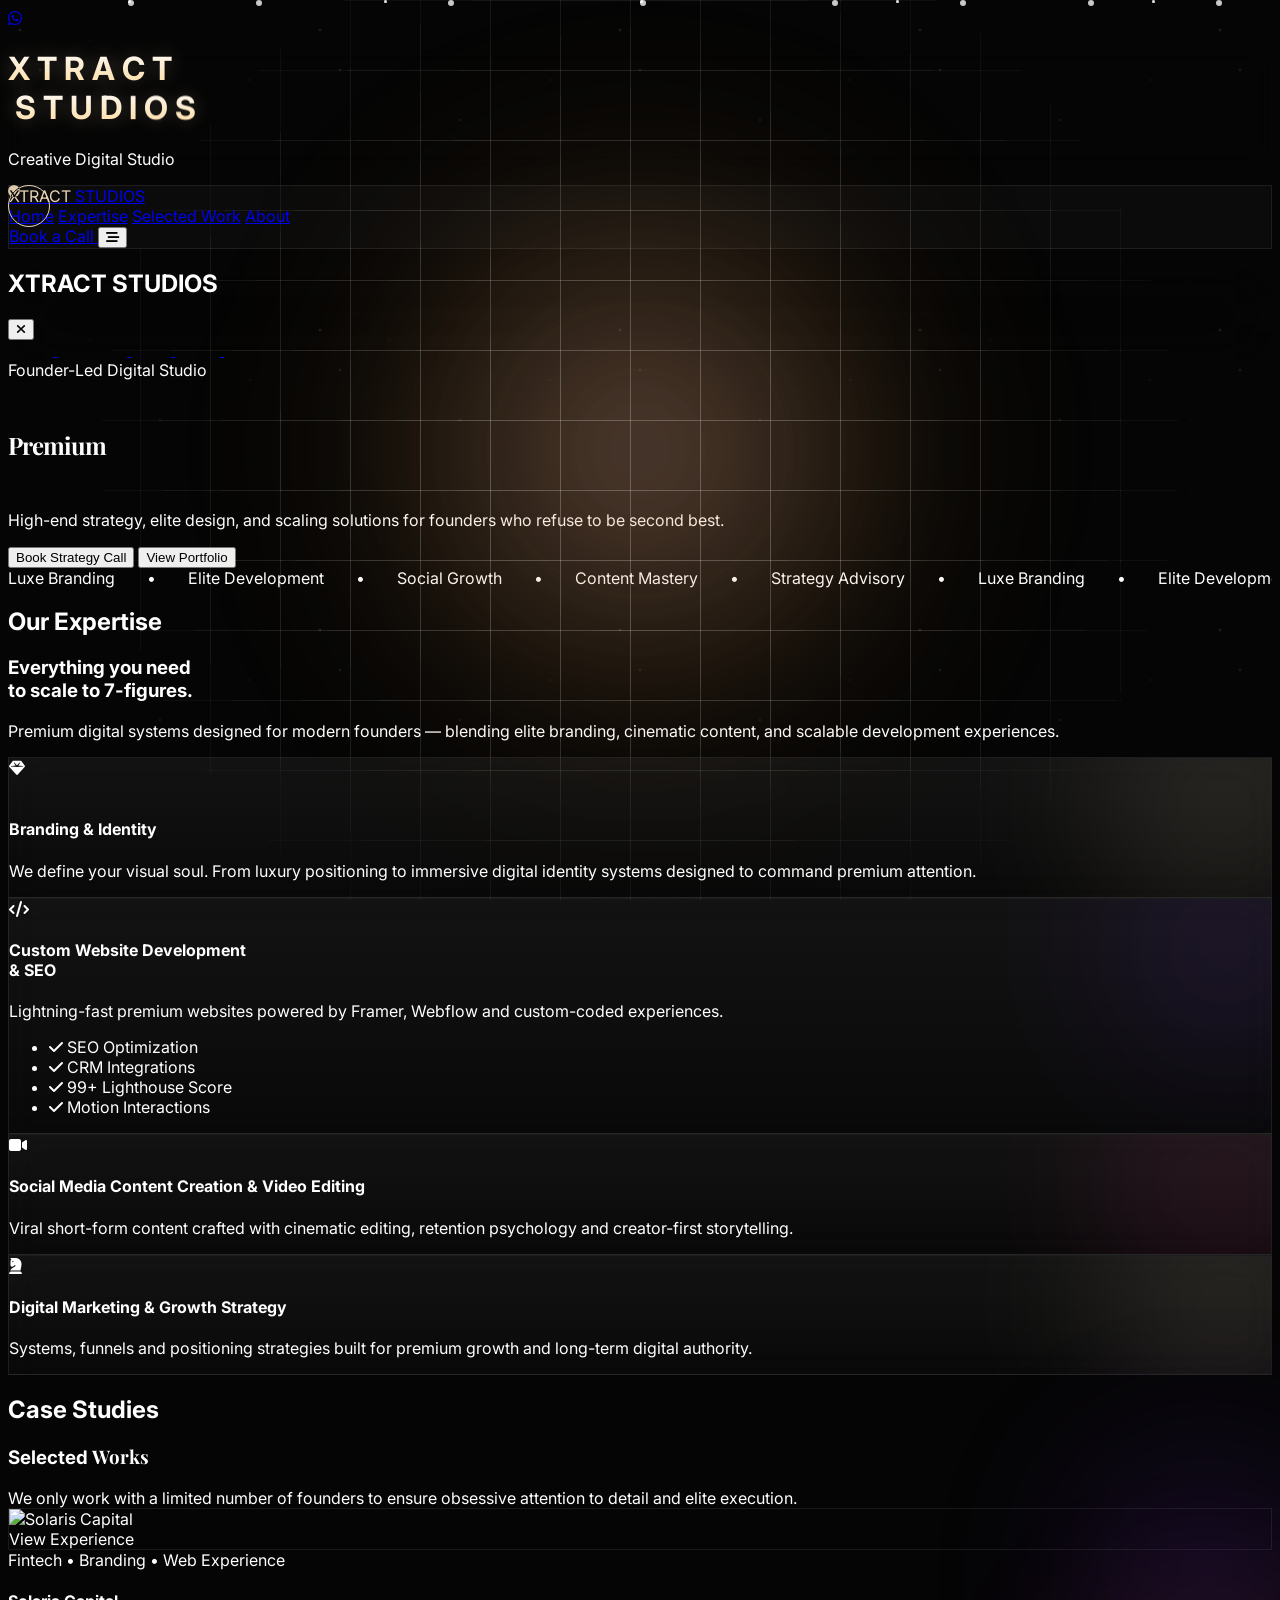
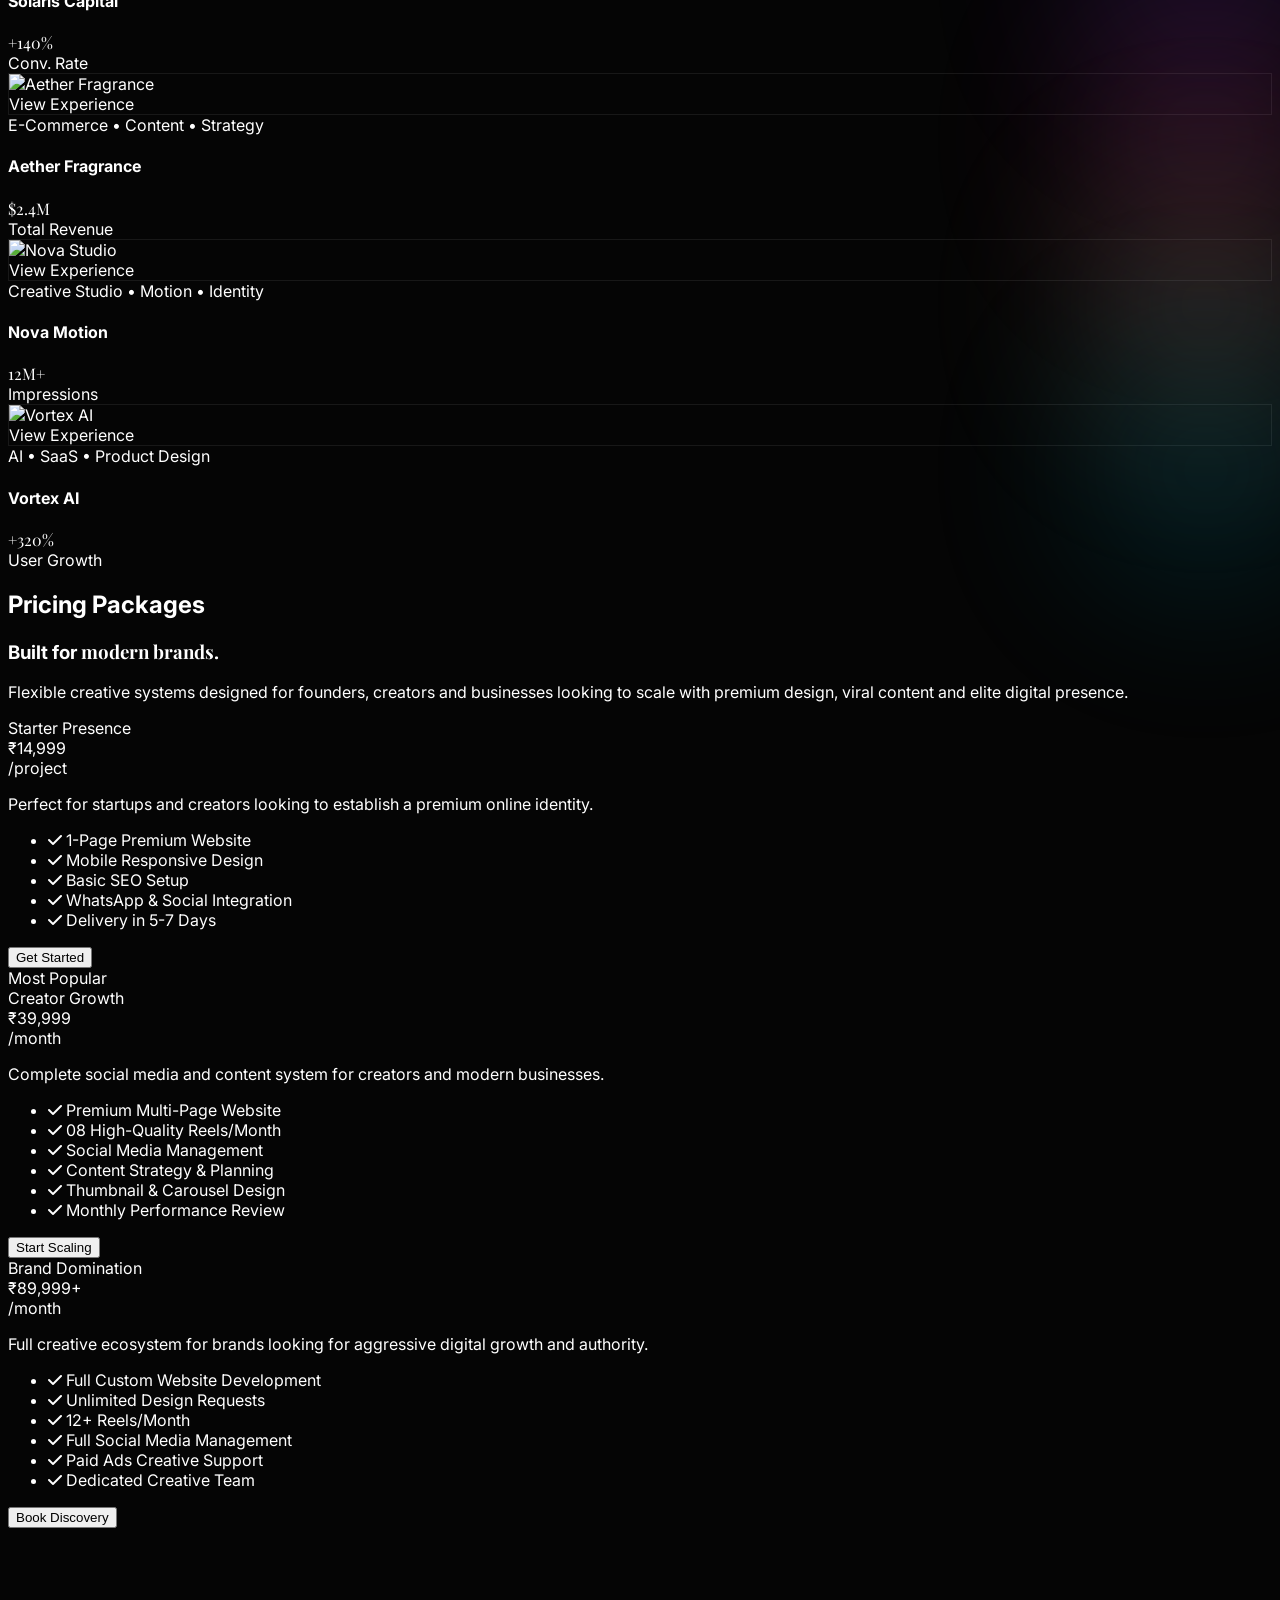
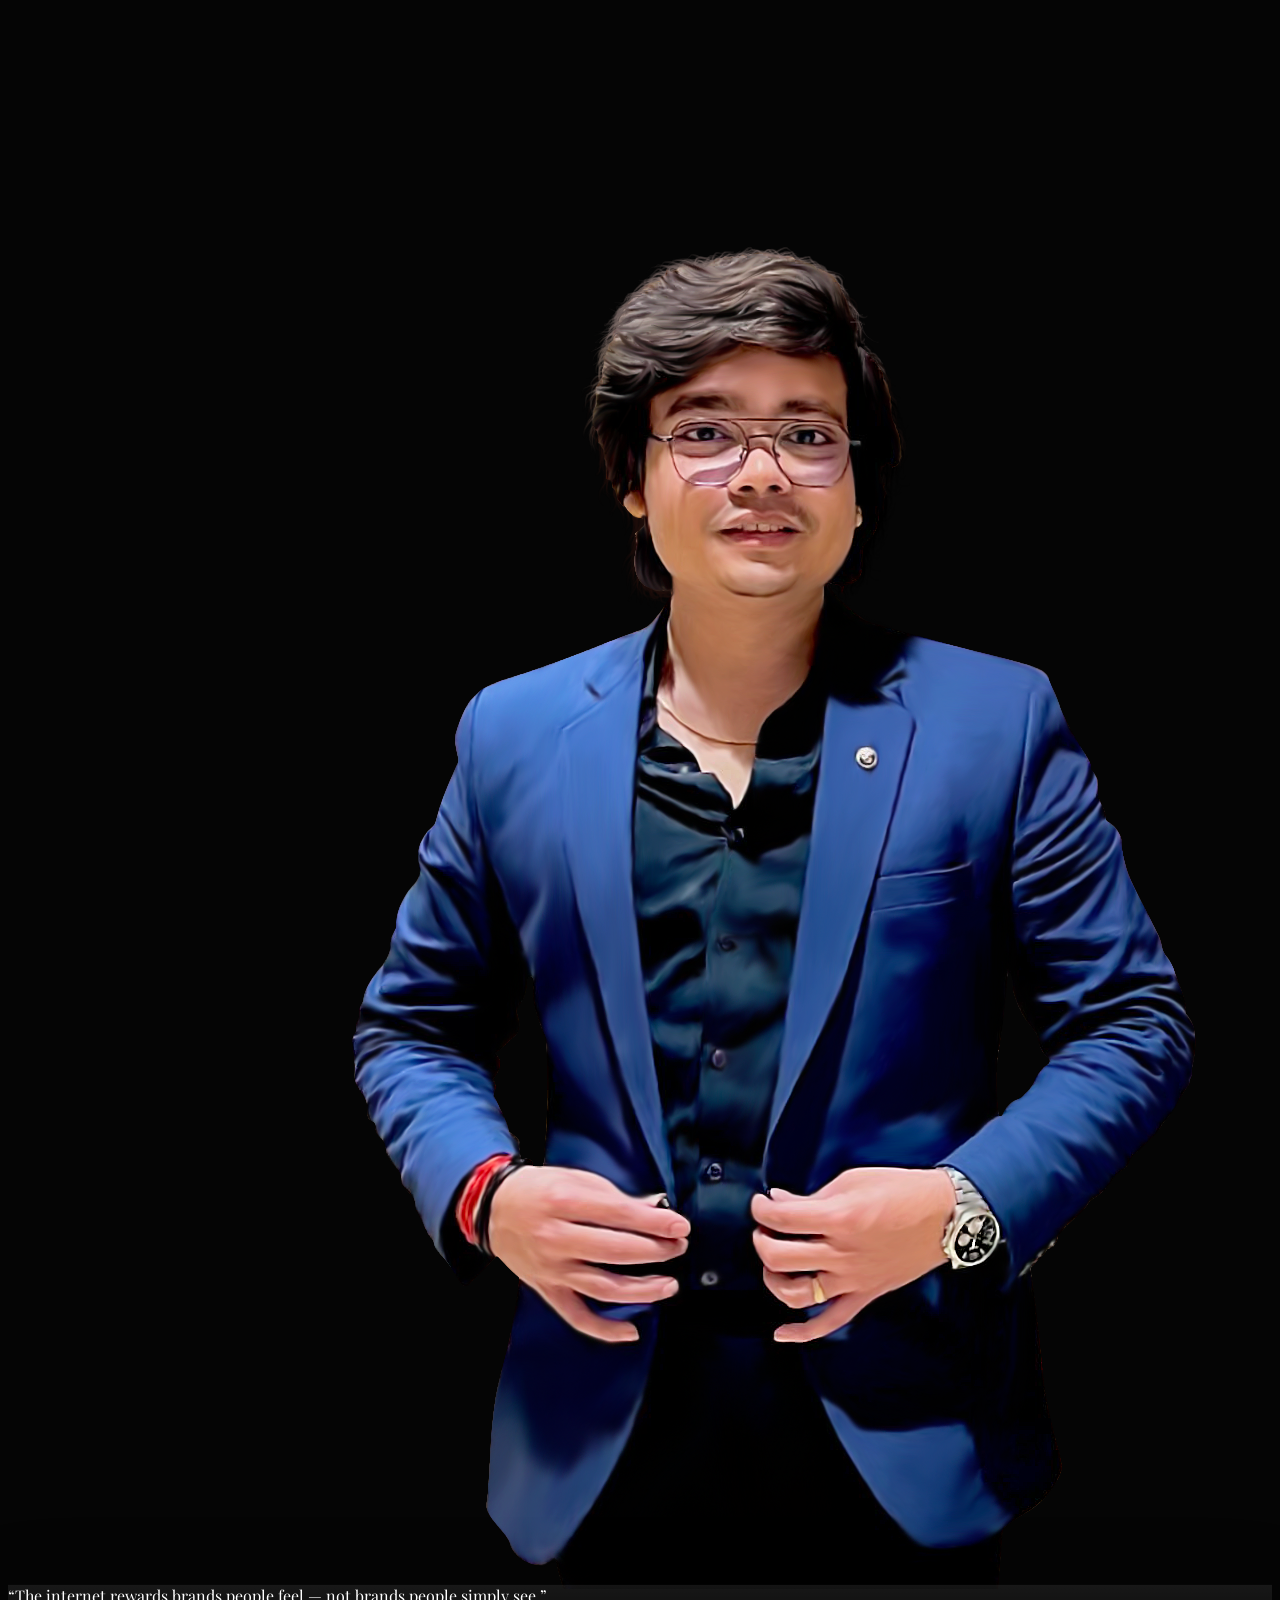
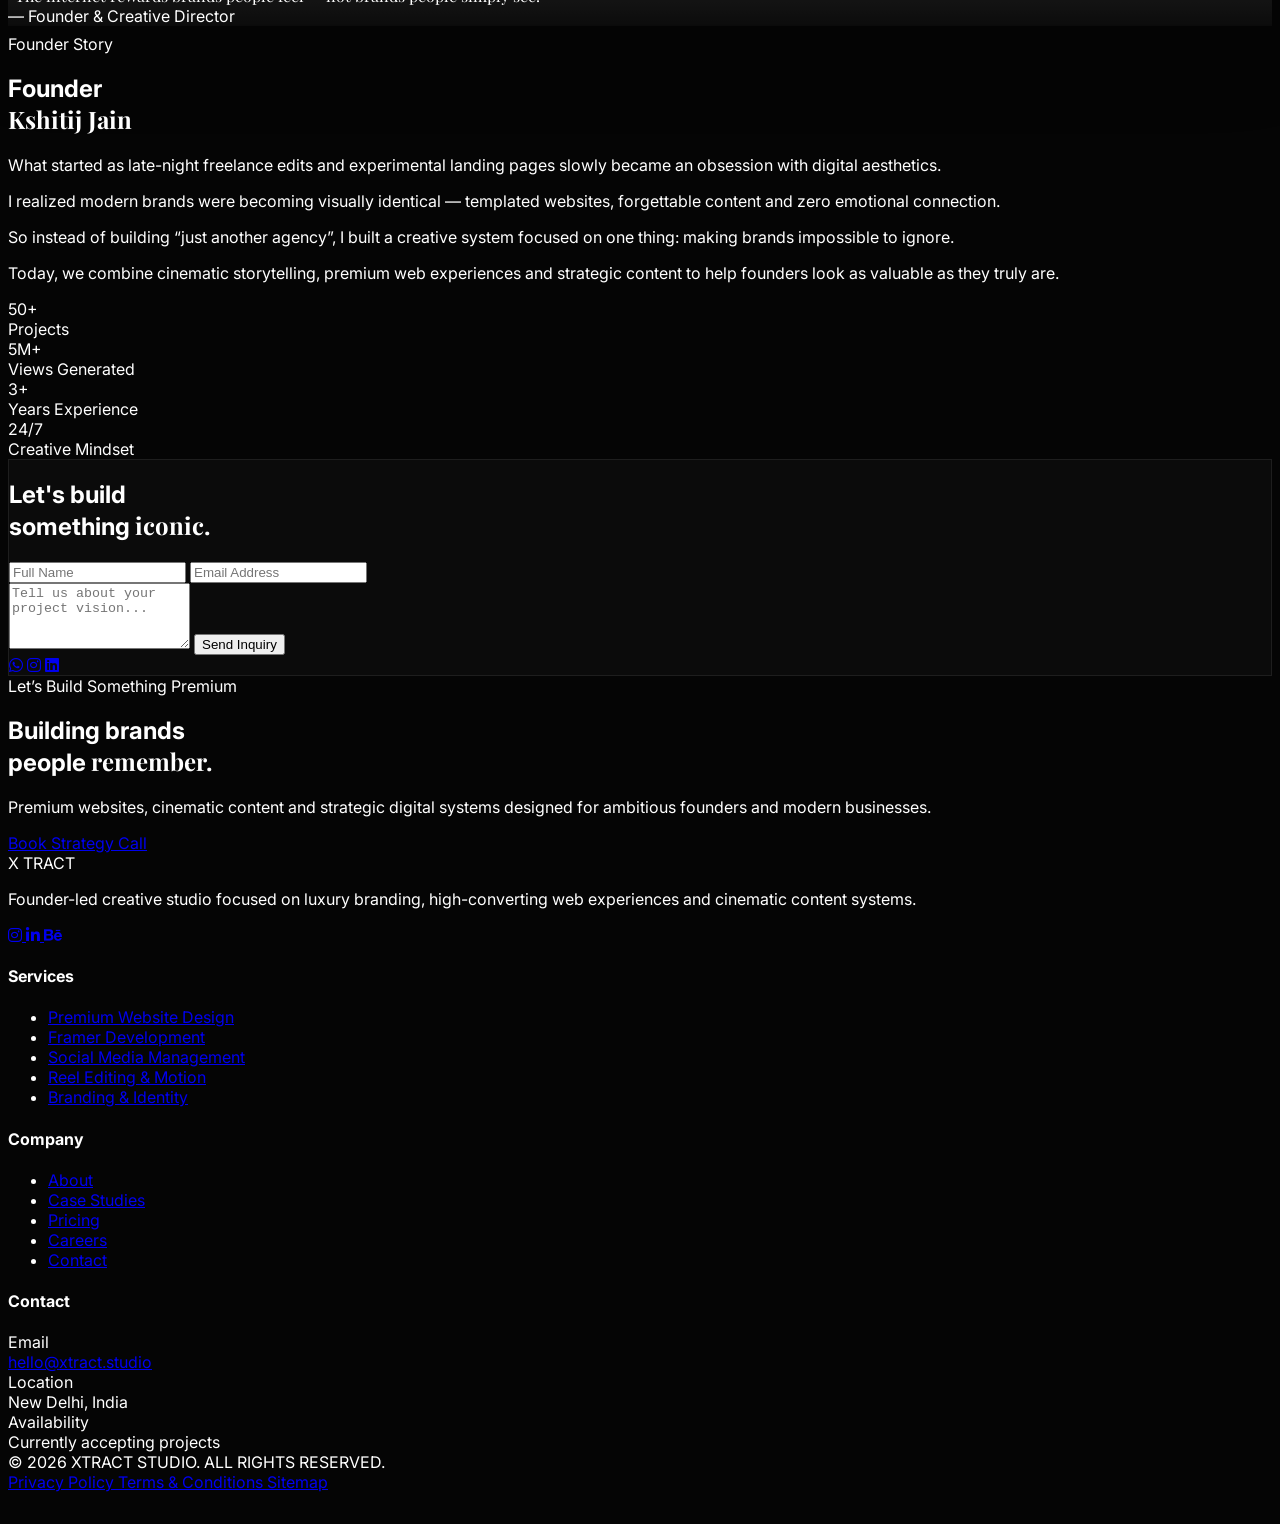
==== commit 7a0474e5: "UPDATED" ====
--- a/index.html
+++ b/index.html
@@ -1059,7 +1059,7 @@
 
                             <li class="flex items-center gap-3 text-sm font-semibold">
                                 <i class="fa-solid fa-check"></i>
-                                12 High-Quality Reels/Month
+                                08 High-Quality Reels/Month
                             </li>
 
                             <li class="flex items-center gap-3 text-sm font-semibold">
@@ -1145,7 +1145,7 @@
 
                             <li class="flex items-center gap-3 text-sm text-white/60">
                                 <i class="fa-solid fa-check text-[#E8D5B5]"></i>
-                                20+ Reels/Month
+                                12+ Reels/Month
                             </li>
 
                             <li class="flex items-center gap-3 text-sm text-white/60">
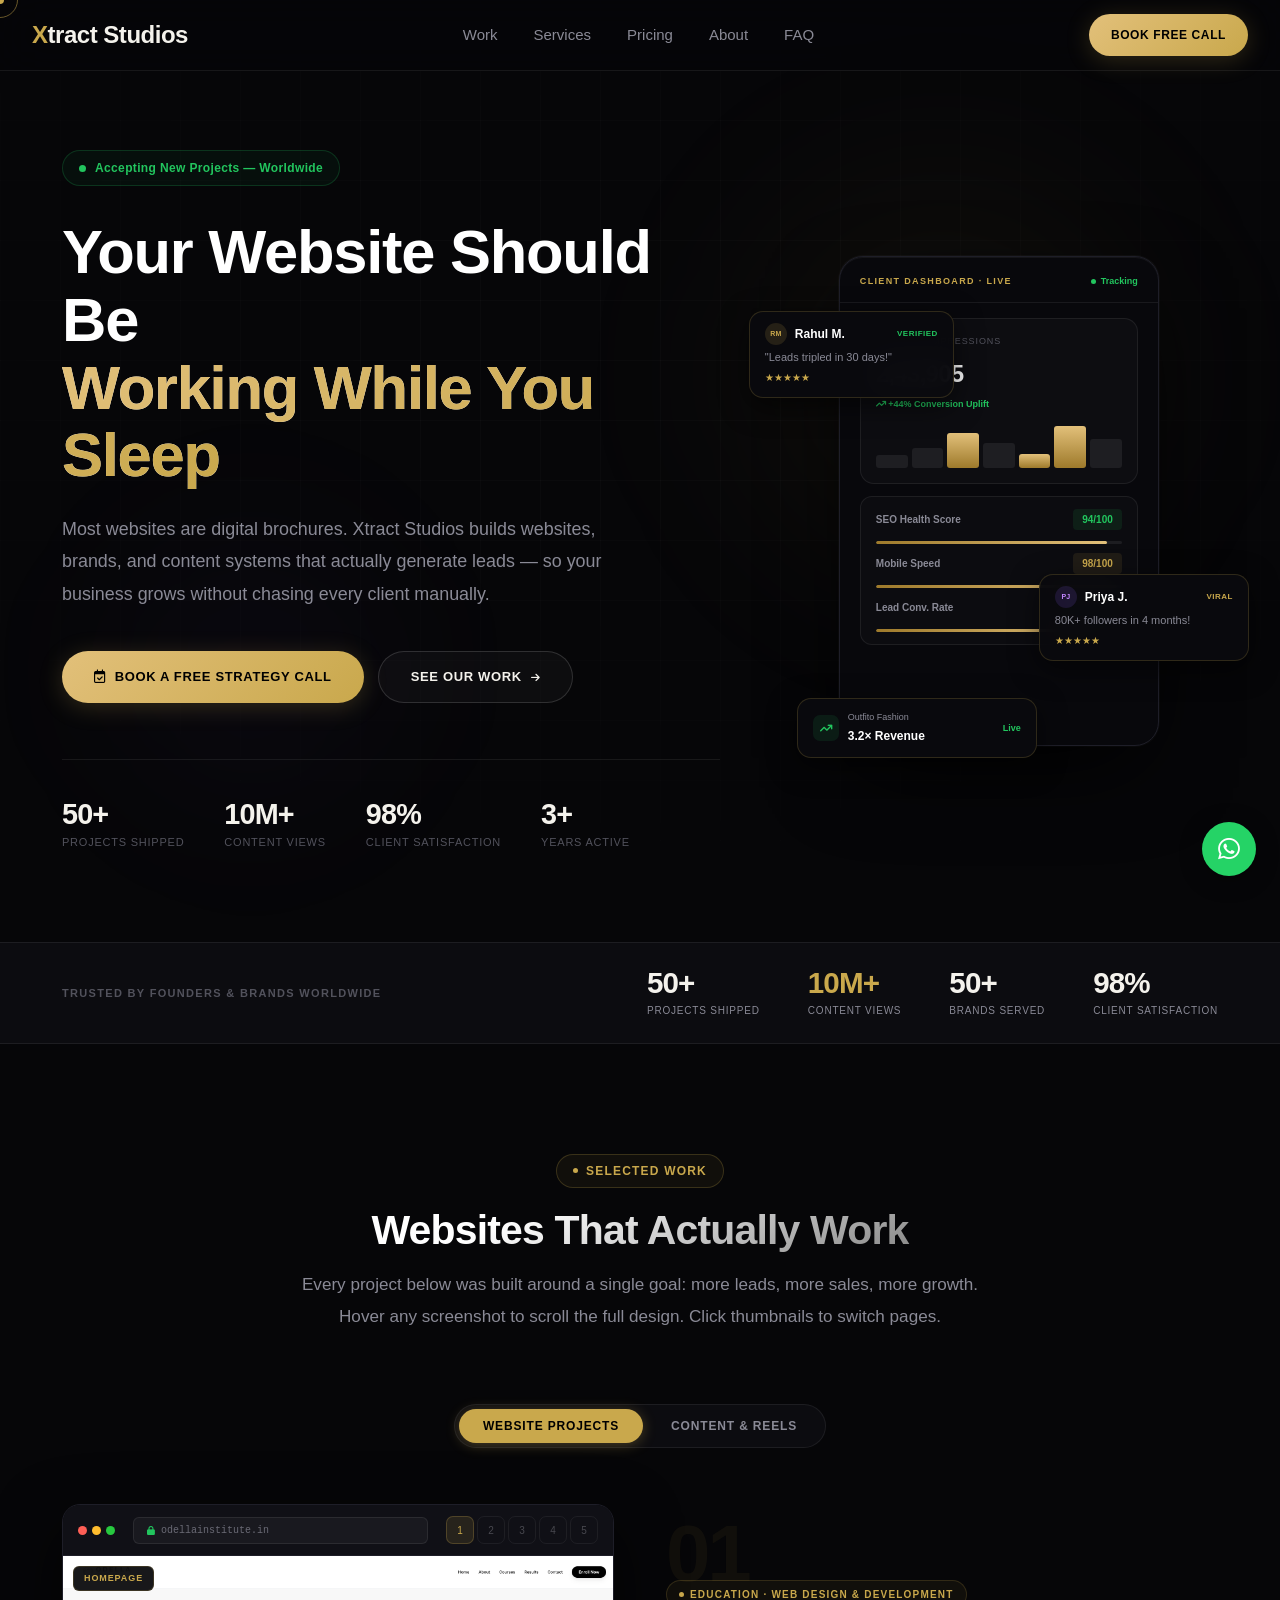
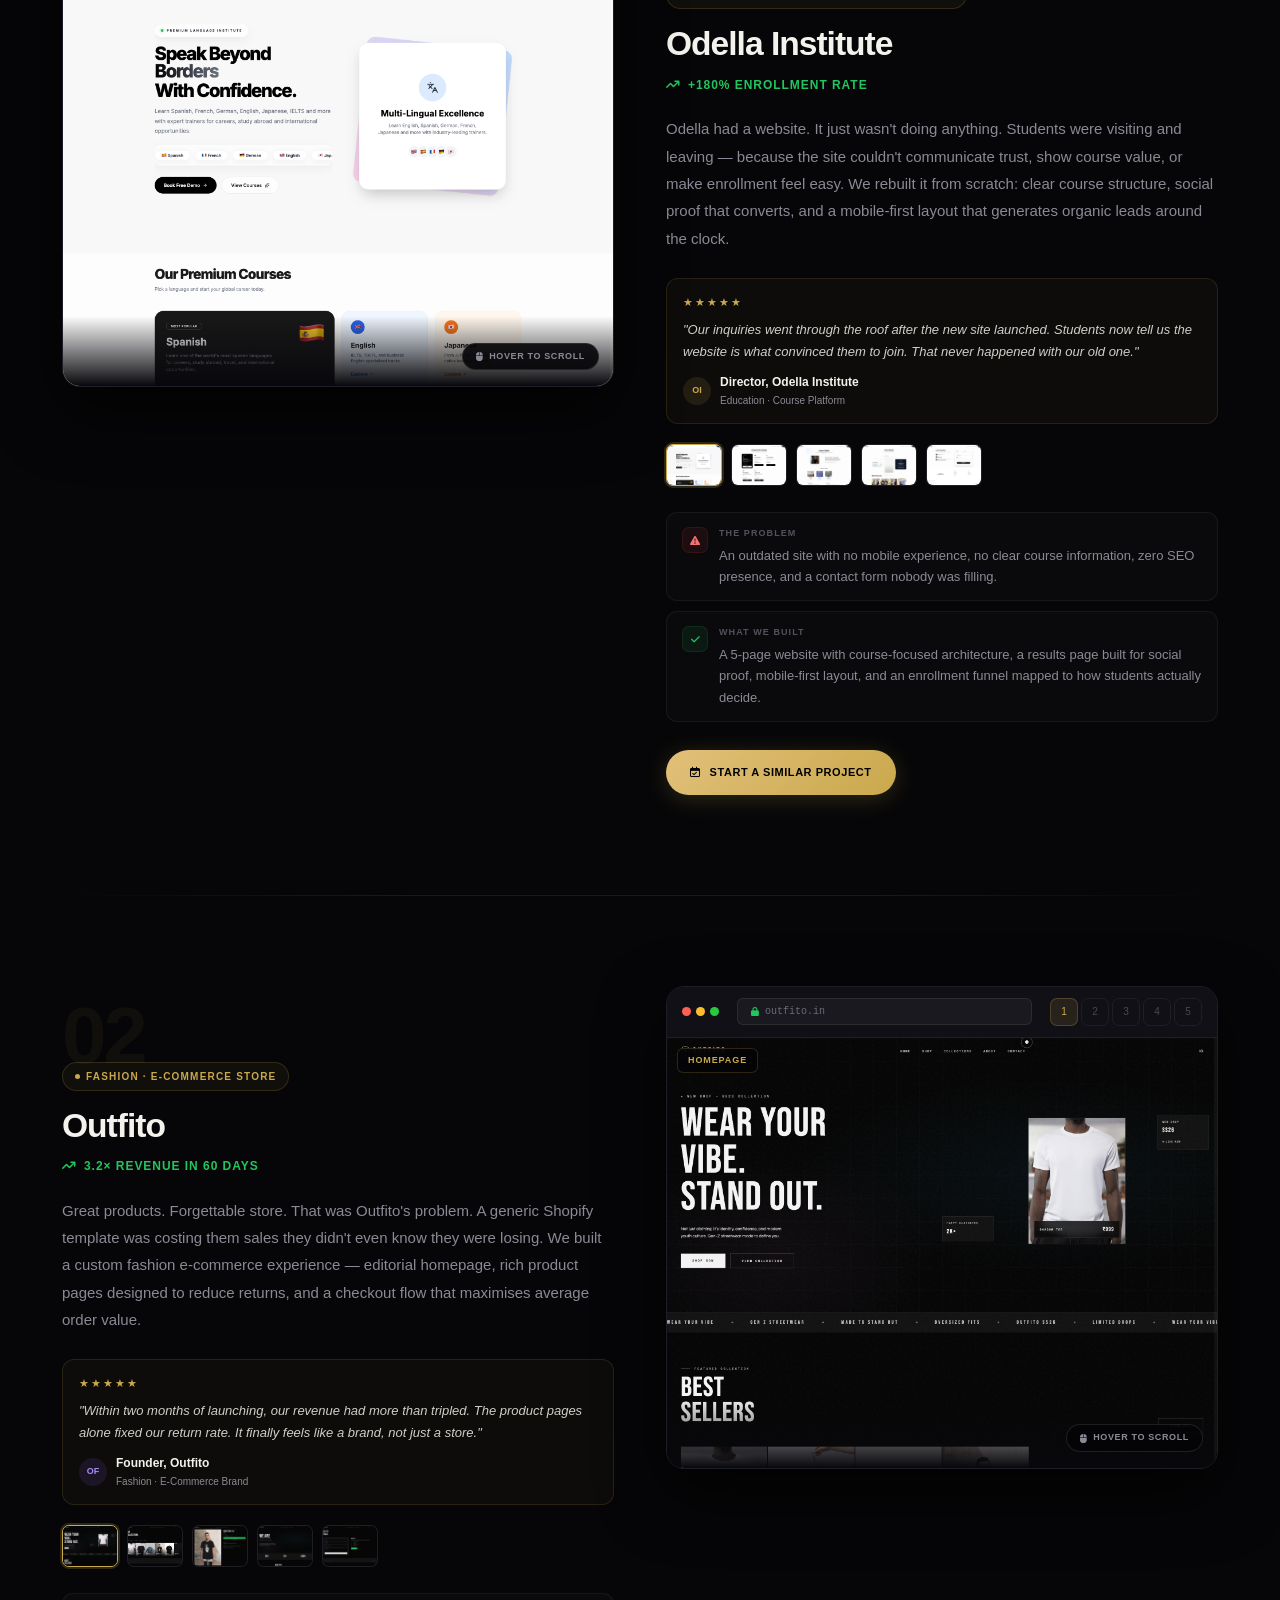
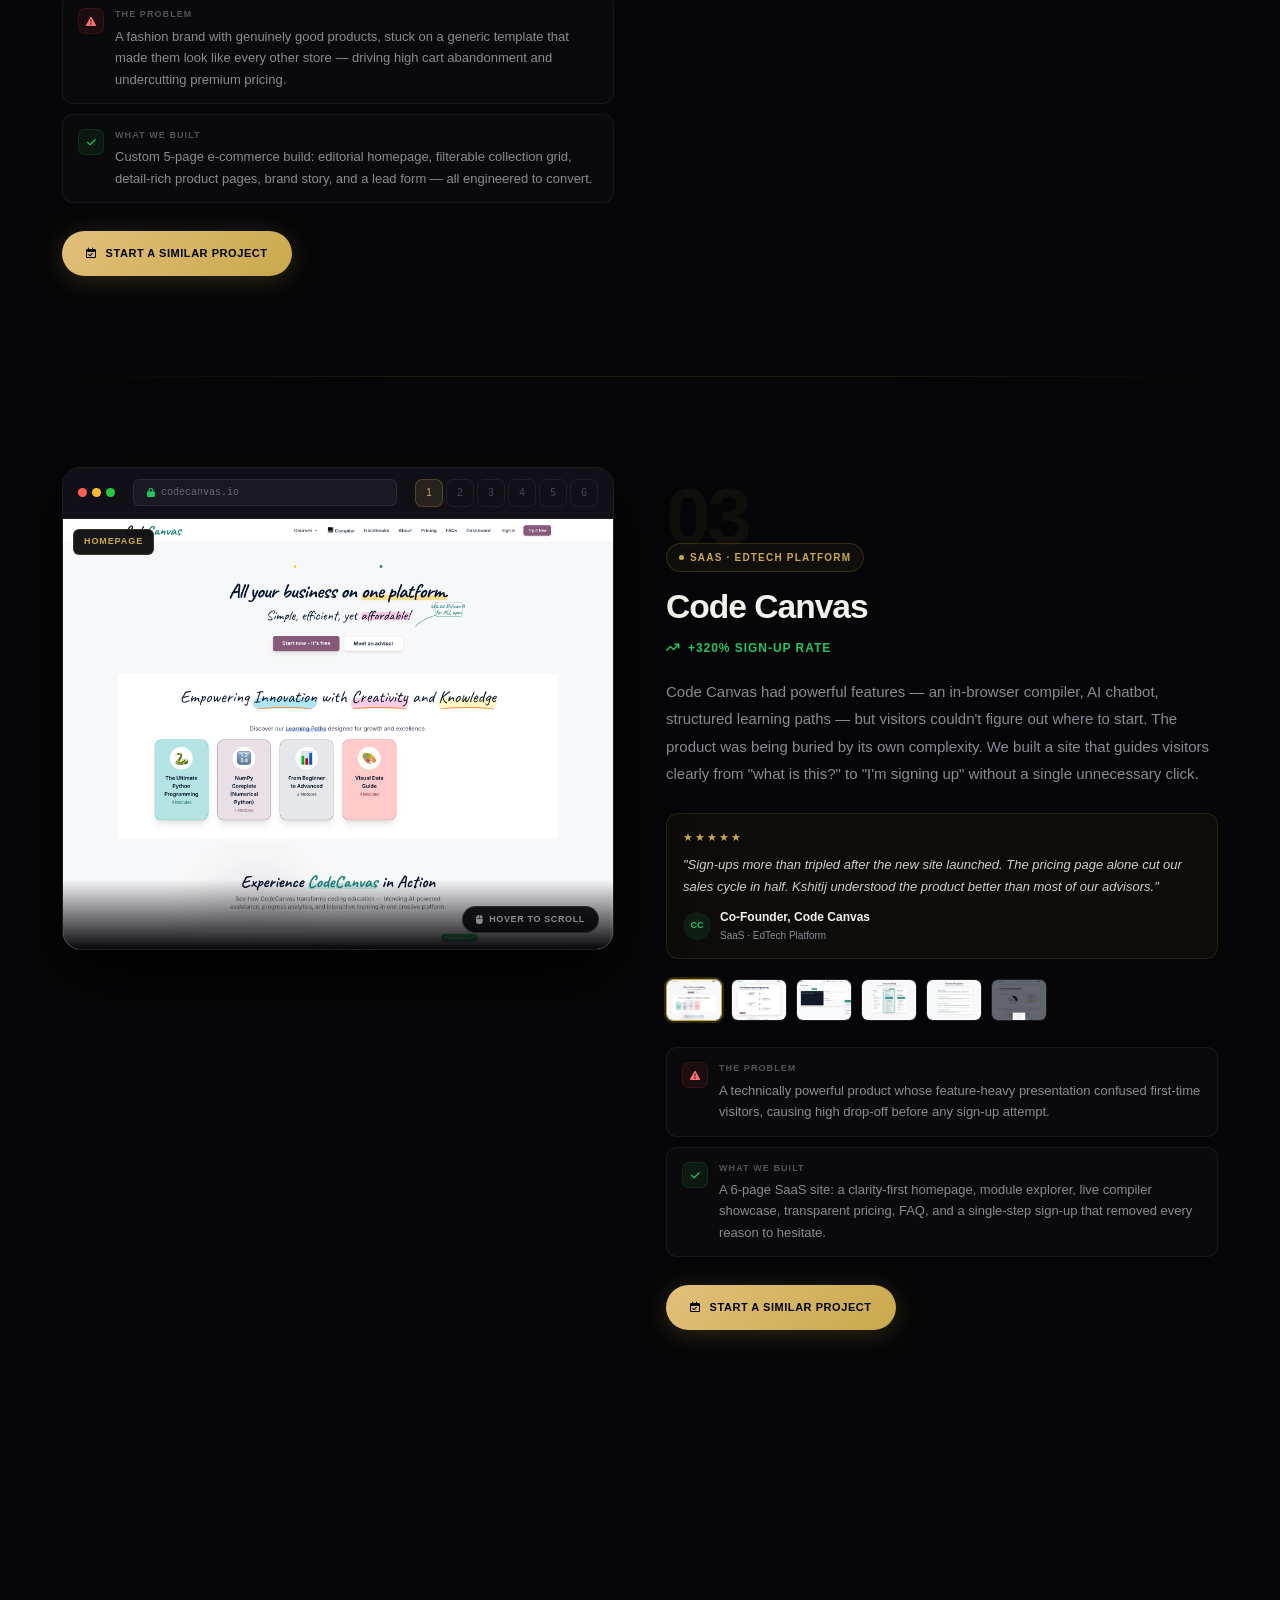
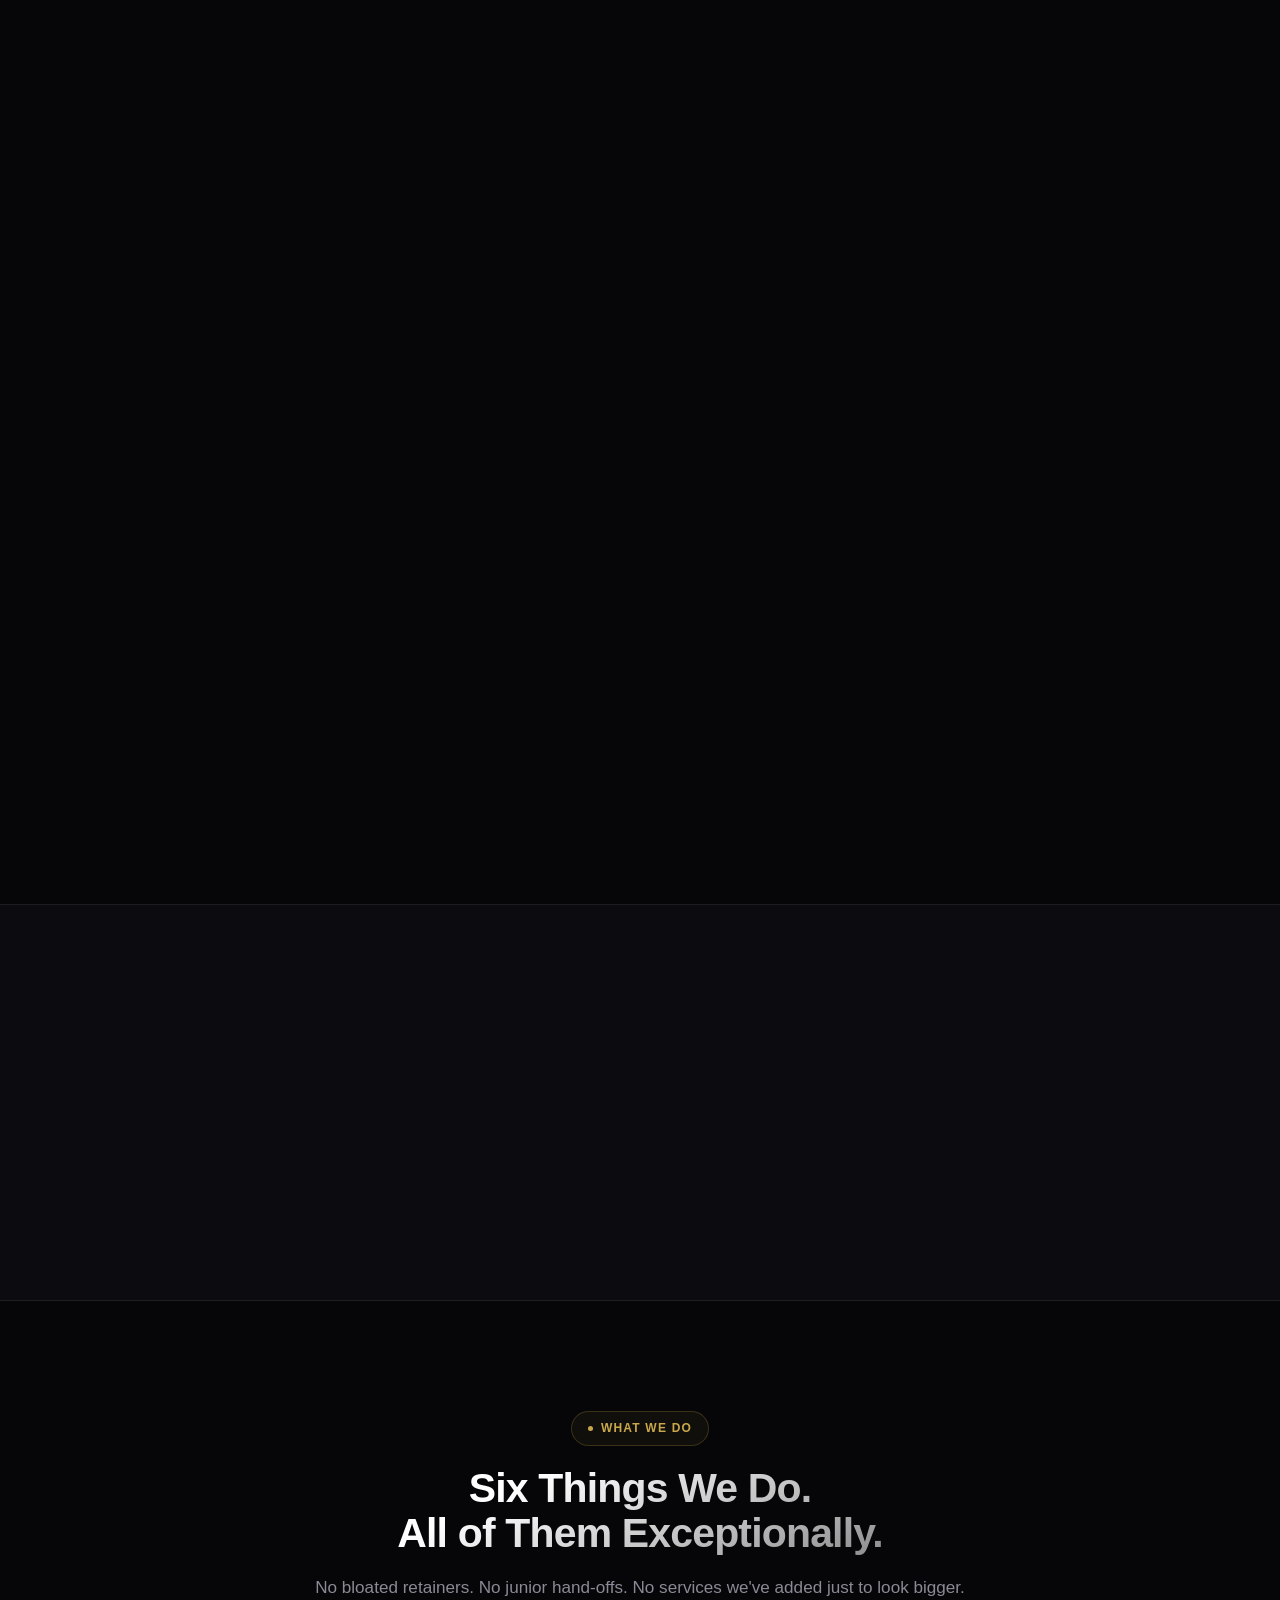
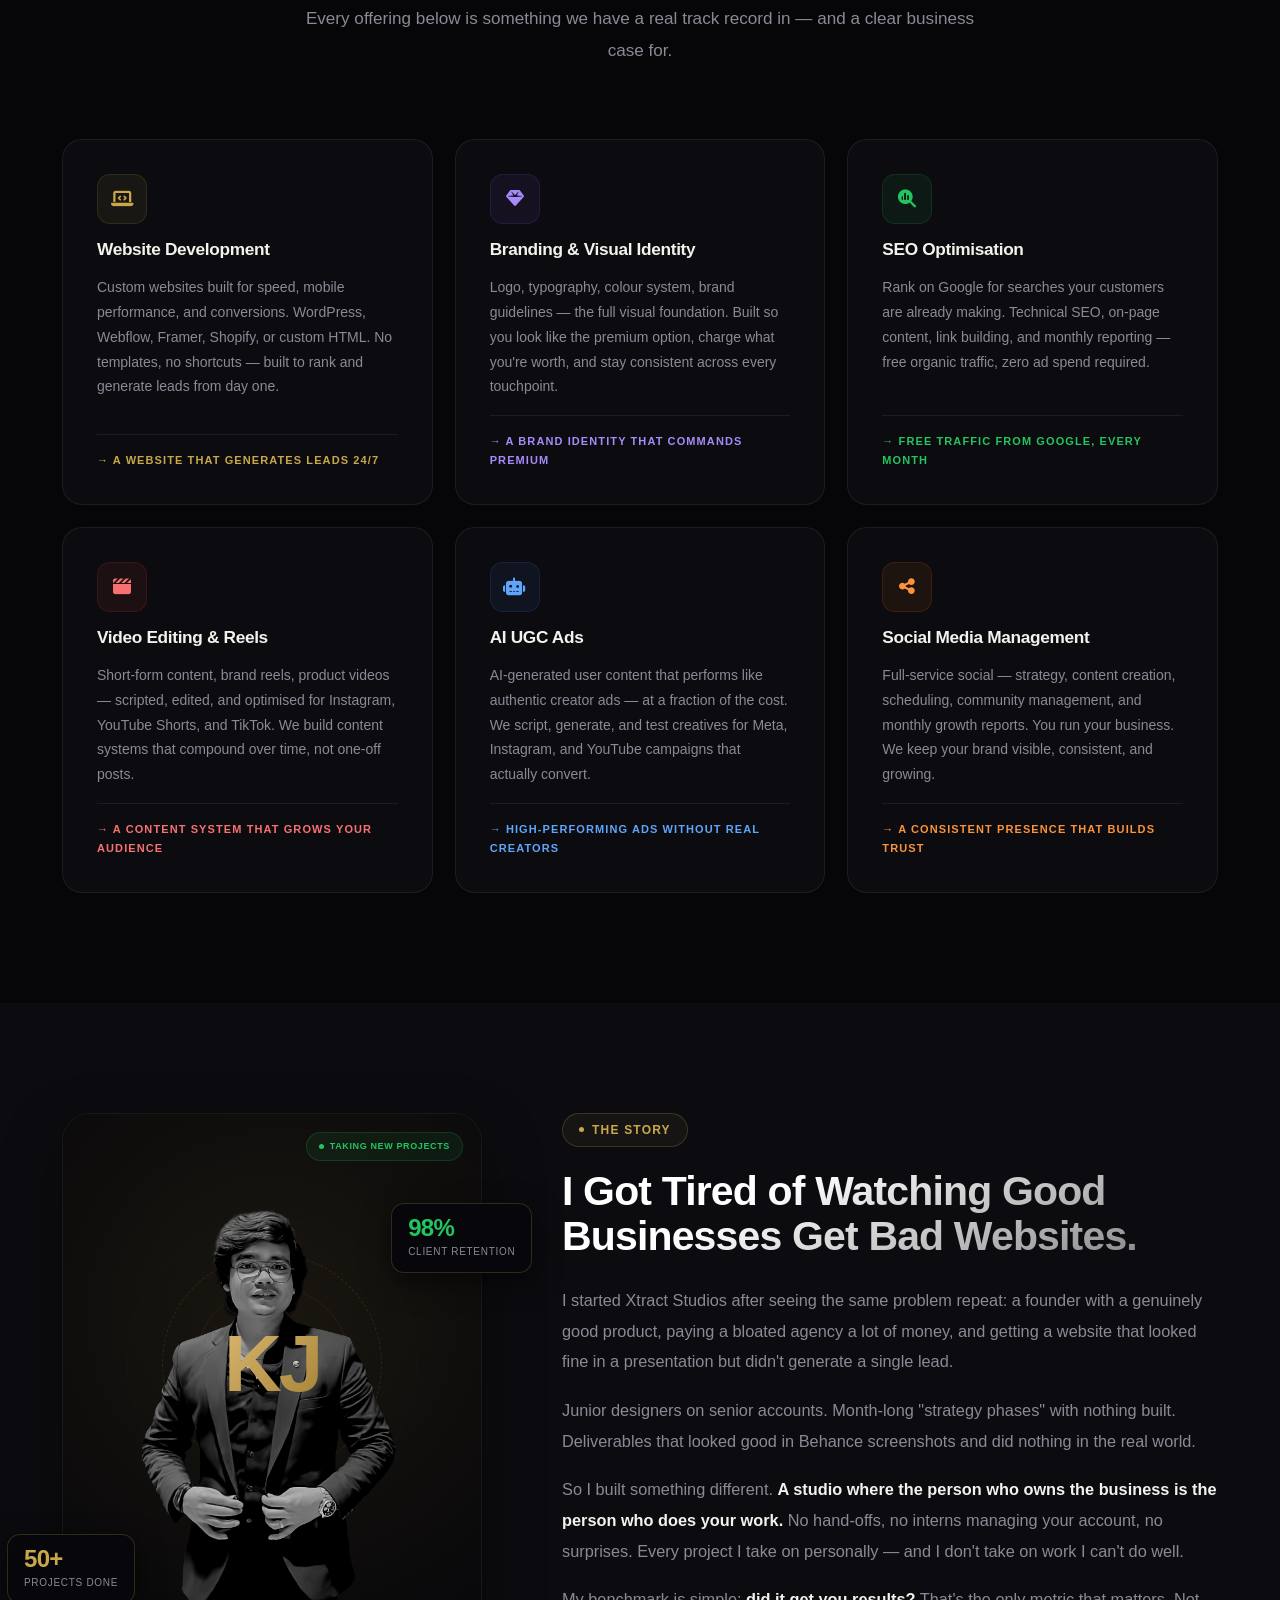
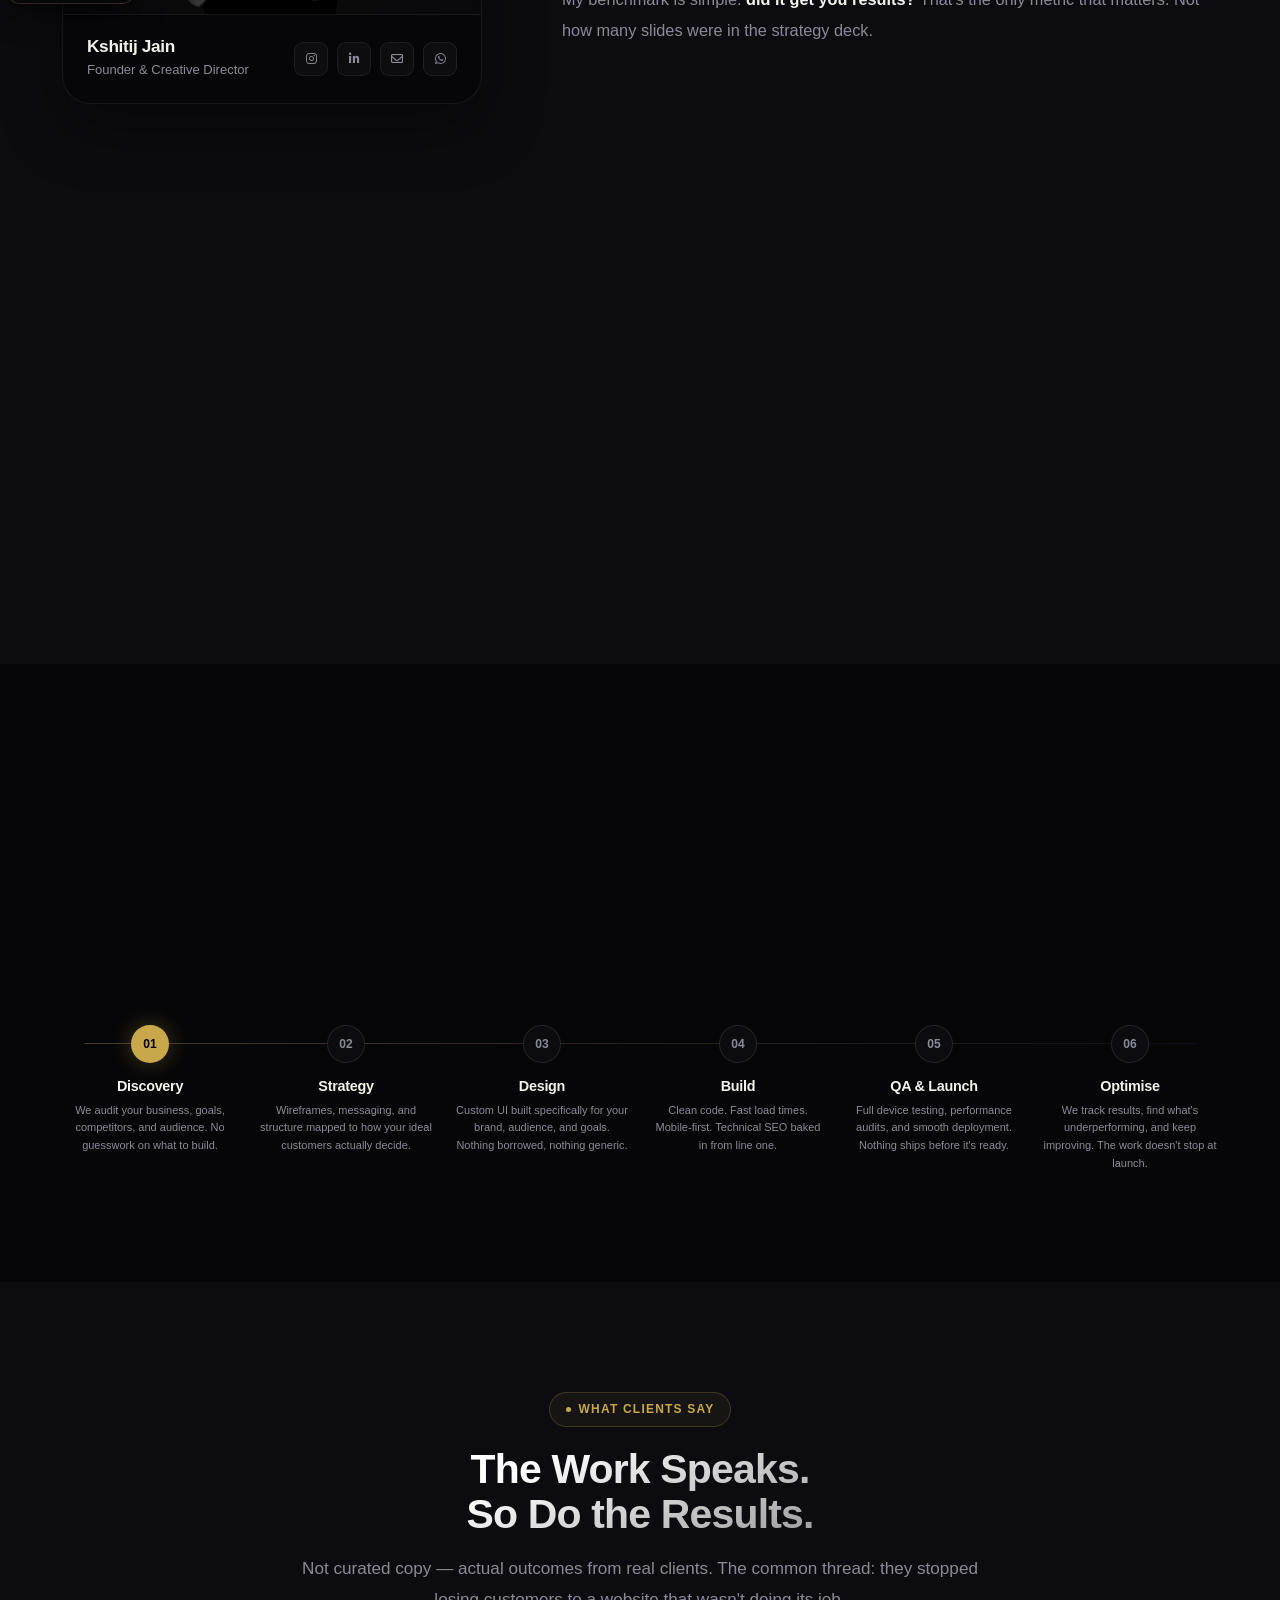
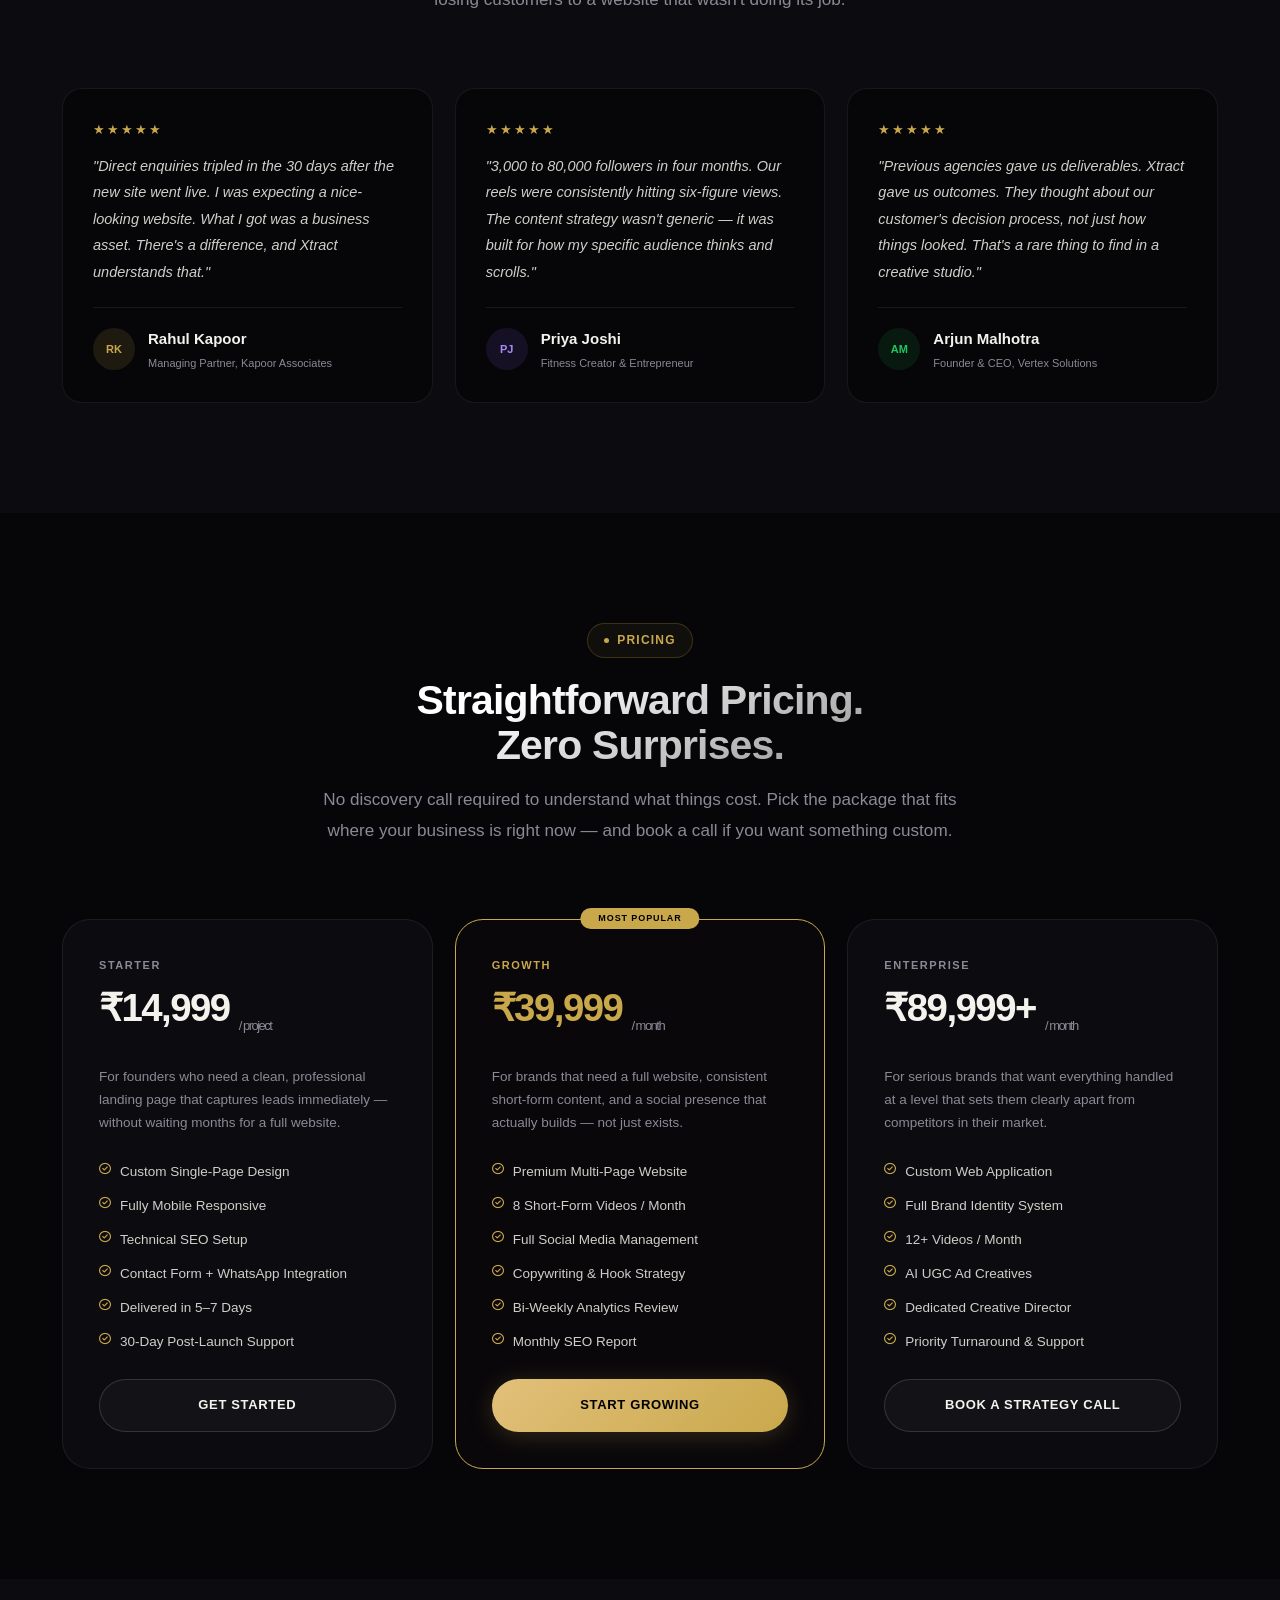
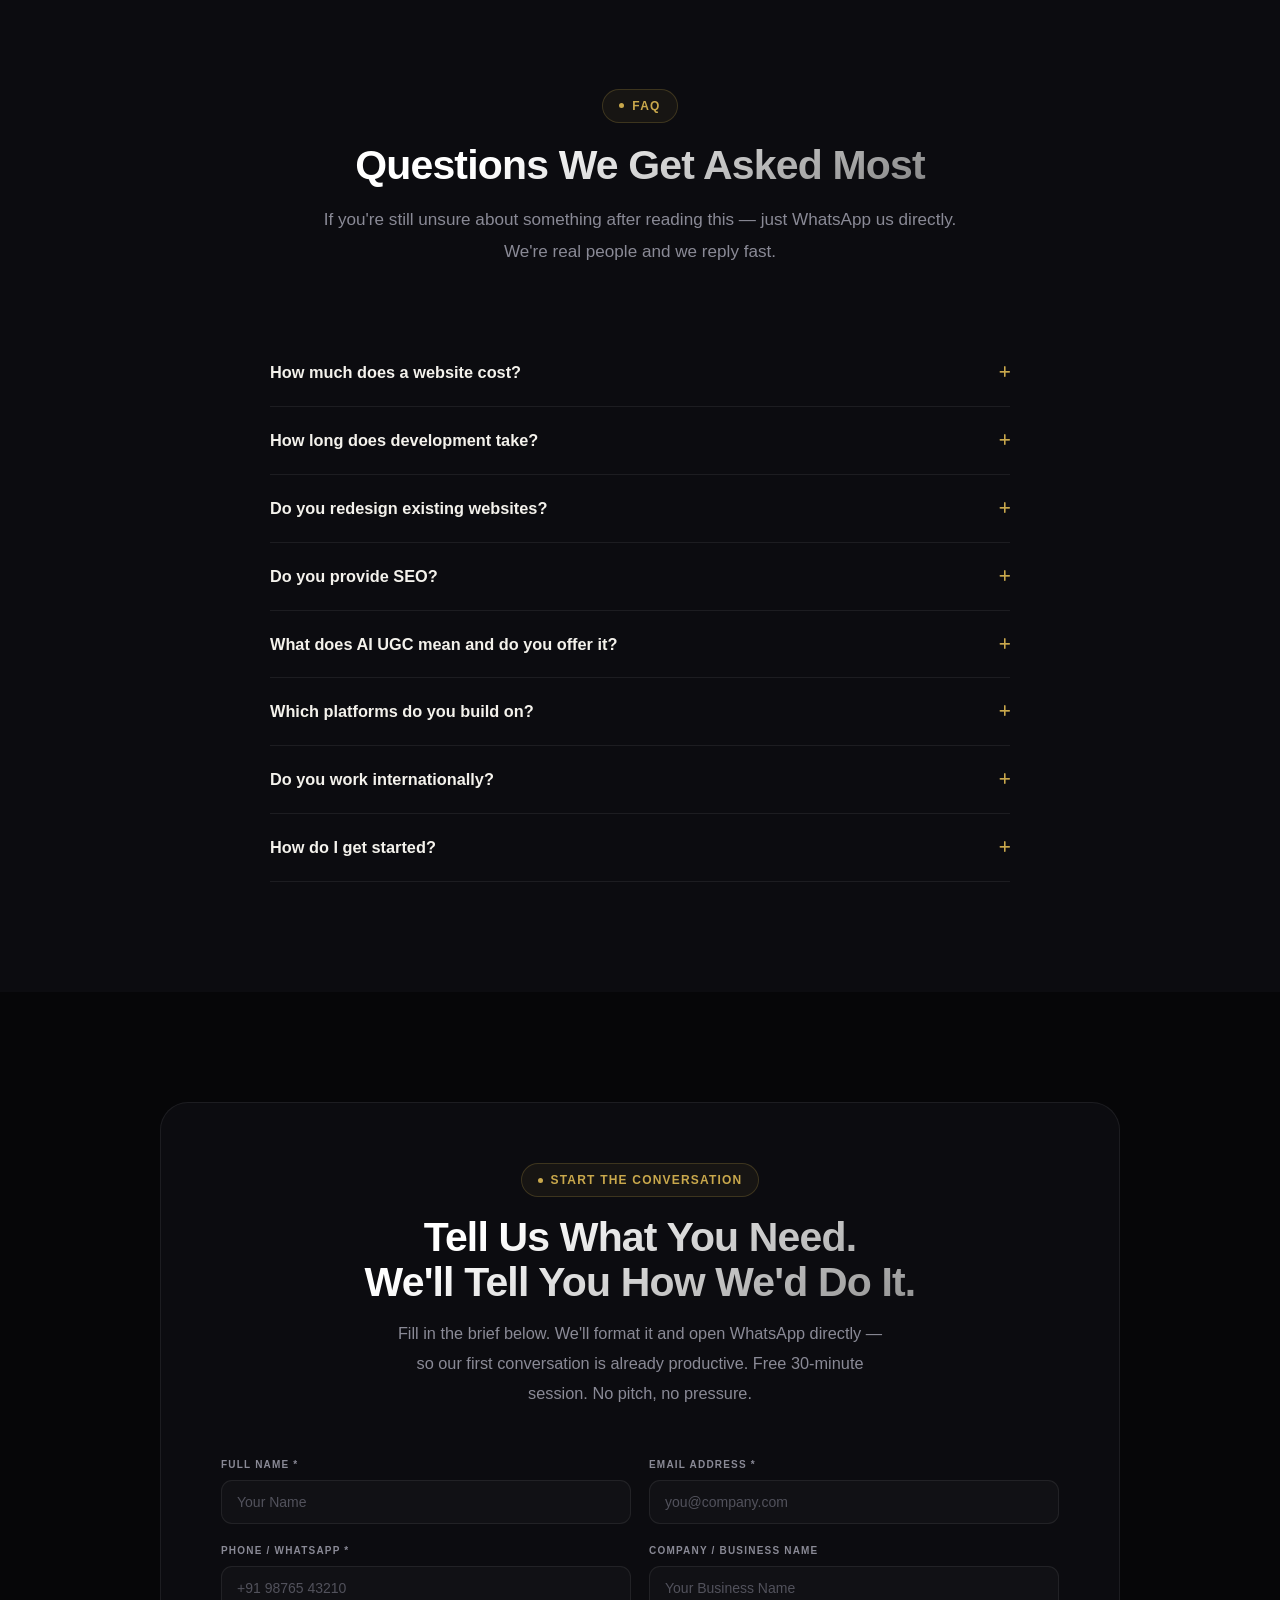
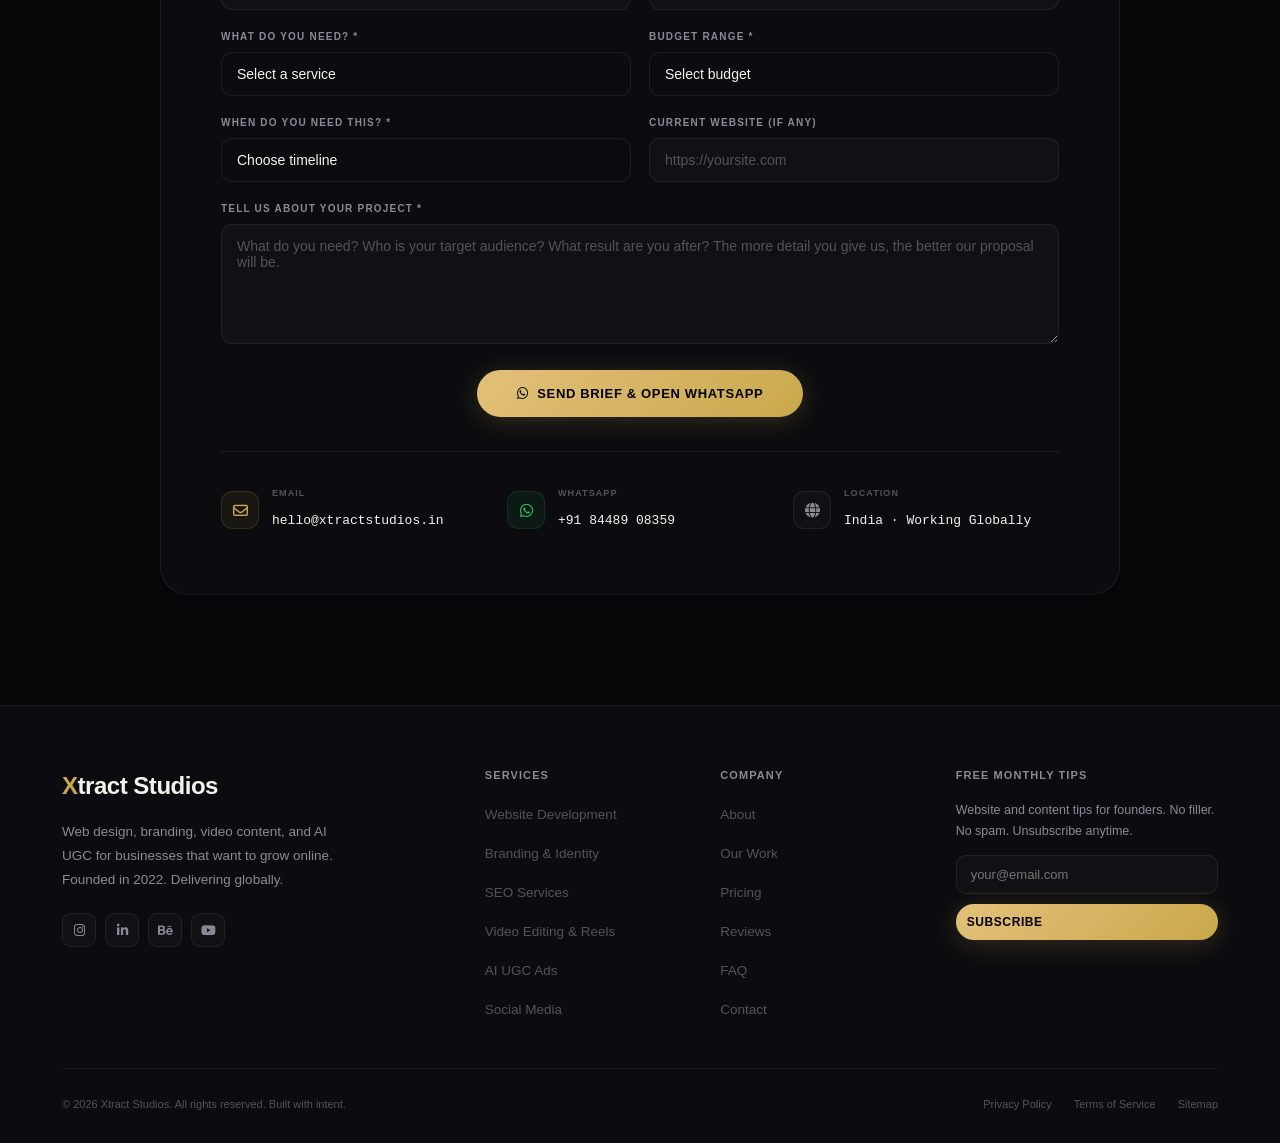
==== commit cc287769: "website updated" ====
--- a/index.html
+++ b/index.html
@@ -1,1782 +1,1452 @@
 <!DOCTYPE html>
-<html lang="en" class="scroll-smooth">
+<html lang="en">
 
 <head>
-    <meta charset="UTF-8">
-    <meta name="viewport" content="width=device-width, initial-scale=1.0">
-    <title>Xtract Studios | Web Design, Branding & Digital Marketing Agency in Delhi</title>
-    <meta name="description"
-        content="Xtract Studios is a premium web design and digital marketing agency in Delhi offering website development, branding, SEO, social media management, video editing, and content creation services for modern businesses and creators.">
-    <meta property="og:title" content="Xtract Studios | Premium Web Design & Digital Marketing Agency">
-    <meta property="og:description"
-        content="Premium branding, website development, SEO and content creation services in Delhi.">
-    <meta property="og:image" content="https://yourdomain.com/preview.jpg">
-    <meta property="og:url" content="https://yourdomain.com">
-    <meta property="og:type" content="website">
-
-    <script src="https://cdn.tailwindcss.com"></script>
-    <script src="https://cdnjs.cloudflare.com/ajax/libs/gsap/3.12.2/gsap.min.js"></script>
-    <script src="https://cdnjs.cloudflare.com/ajax/libs/gsap/3.12.2/ScrollTrigger.min.js"></script>
-    <script src="https://cdnjs.cloudflare.com/ajax/libs/gsap/3.12.2/TextPlugin.min.js"></script>
-    <script type="application/ld+json">
-        {
-          "@context": "https://schema.org",
-          "@type": "DigitalMarketingAgency",
-          "name": "Xtract Studios",
-          "url": "https://yourdomain.com",
-          "logo": "https://yourdomain.com/logo.png",
-          "address": {
-            "@type": "PostalAddress",
-            "addressLocality": "New Delhi",
-            "addressCountry": "India"
-          },
-          "telephone": "+91-8448908359",
-          "sameAs": [
-            "https://instagram.com/yourprofile",
-            "https://linkedin.com/company/yourprofile"
-          ]
-        }
-        </script>
-    <link
-        href="https://fonts.googleapis.com/css2?family=Inter:wght@300;400;600;700&family=Playfair+Display:ital,wght@0,700;1,700&display=swap"
-        rel="stylesheet">
-    <link rel="stylesheet" href="https://cdnjs.cloudflare.com/ajax/libs/font-awesome/6.4.0/css/all.min.css">
-
-    <link rel="stylesheet" href="css/style.css" class="stylesheet">
+  <meta charset="UTF-8">
+  <meta name="viewport" content="width=device-width, initial-scale=1.0">
+  <title>Xtract Studios | Web Design, Branding & Digital Growth Agency</title>
+  <meta name="description"
+    content="Xtract Studios — a premium web design, branding & digital growth studio. We build high-converting websites, create viral content, and grow brands online. 50+ projects. Starting ₹14,999.">
+  <meta name="keywords"
+    content="web design agency, website development company, branding agency, SEO services, digital marketing agency, content creation agency, social media marketing, ecommerce website development, landing page design, website redesign, best web designer, UGC ads, product video ads, instagram reels agency, conversion optimization">
+  <meta name="author" content="Xtract Studios">
+  <meta name="robots" content="index, follow, max-snippet:-1, max-image-preview:large, max-video-preview:-1">
+  <link rel="canonical" href="https://xtractstudios.in">
+  <meta property="og:title" content="Xtract Studios | Web Design & Digital Growth Studio">
+  <meta property="og:description"
+    content="High-converting websites, viral content & brand systems. 50+ projects. Starting ₹14,999.">
+  <meta property="og:type" content="website">
+  <meta property="og:url" content="https://xtractstudios.in">
+  <script type="application/ld+json">
+  {
+    "@context":"https://schema.org",
+    "@graph":[
+      {"@type":"LocalBusiness","@id":"https://xtractstudios.in/#business","name":"Xtract Studios","url":"https://xtractstudios.in","telephone":"+91-8448908359","email":"hello@xtractstudios.in","foundingDate":"2022","description":"Xtract Studios is a web design, branding, SEO, and content creation agency.","aggregateRating":{"@type":"AggregateRating","ratingValue":"5.0","reviewCount":"47","bestRating":"5"},"sameAs":["https://www.instagram.com/xtractstudios","https://www.linkedin.com/company/xtractstudios"]},
+      {"@type":"FAQPage","mainEntity":[
+        {"@type":"Question","name":"How much does a website cost?","acceptedAnswer":{"@type":"Answer","text":"Our websites start from ₹14,999 for a landing page. Multi-page sites from ₹39,999. E-commerce from ₹69,999."}},
+        {"@type":"Question","name":"How long does website development take?","acceptedAnswer":{"@type":"Answer","text":"Landing pages in 5–7 days. Multi-page websites 10–14 days. E-commerce 3–6 weeks."}},
+        {"@type":"Question","name":"Do you provide SEO services?","acceptedAnswer":{"@type":"Answer","text":"Yes. All websites include technical SEO. Monthly SEO packages also available."}},
+        {"@type":"Question","name":"Do you work with clients globally?","acceptedAnswer":{"@type":"Answer","text":"Yes — we work across India, UAE, UK, and US via WhatsApp, Zoom, and email."}}
+      ]}
+    ]
+  }
+  </script>
+  <link rel="preconnect" href="https://fonts.googleapis.com">
+  <link rel="preconnect" href="https://fonts.gstatic.com" crossorigin>
+  <link
+    href="https://fonts.googleapis.com/css2?family=Syne:wght@400;500;600;700;800&family=Inter:wght@300;400;500;600;700&display=swap"
+    rel="stylesheet">
+  <link rel="stylesheet" href="https://cdnjs.cloudflare.com/ajax/libs/font-awesome/6.4.0/css/all.min.css">
+  <link rel="stylesheet" href="css/style.css" class="rel">
 </head>
-<!-- Floating WhatsApp Button -->
-<a href="https://wa.me/918448908359" target="_blank"
-    class="fixed bottom-6 right-6 z-[9999] w-16 h-16 rounded-full bg-[#25D366] flex items-center justify-center shadow-2xl hover:scale-110 transition-all duration-300 animate-bounce">
-
-    <i class="fa-brands fa-whatsapp text-white text-3xl"></i>
-</a>
-
-<body class="antialiased">
-    <!-- Premium Loader -->
-    <div id="loader" class="fixed inset-0 bg-black z-[99999] flex items-center justify-center overflow-hidden">
-
-        <!-- Logo -->
-        <h1 id="loader-logo"
-            class="text-3xl sm:text-6xl md:text-7xl font-bold tracking-[0.25em] text-white uppercase flex">
-
-            <span class="loader-letter">X</span>
-            <span class="loader-letter">T</span>
-            <span class="loader-letter">R</span>
-            <span class="loader-letter">A</span>
-            <span class="loader-letter">C</span>
-            <span class="loader-letter">T</span>
-            <br>
-            <span class="loader-letter"> </span>
-            <span class="loader-letter">S</span>
-            <span class="loader-letter">T</span>
-            <span class="loader-letter">U</span>
-            <span class="loader-letter">D</span>
-            <span class="loader-letter">I</span>
-            <span class="loader-letter">O</span>
-            <span class="loader-letter">S</span>
-
-        </h1>
-
-        <!-- Bottom Text -->
-        <div class="absolute bottom-60 sm:bottom-44 md:bottom-56 left-1/2 -translate-x-1/2 w-full text-center px-4">
-
-            <p
-                class="text-[18px] sm:text-[14px] md:text-xs uppercase tracking-[0.35em] sm:tracking-[0.45em] text-white/50 mb-2">
-
-                Creative Digital Studio
-
+
+<body>
+
+  <!-- Custom Cursor -->
+  <div id="cursor-dot"></div>
+  <div id="cursor-ring"></div>
+
+  <!-- LOADER -->
+  <div id="loader">
+    <div class="ld-orbs">
+      <div class="ld-orb ld-orb1"></div>
+      <div class="ld-orb ld-orb2"></div>
+    </div>
+    <div class="ld-scene">
+      <div class="ld-blur-wrap">
+        <div class="ld-name"><span style="opacity:0">X</span>TRACT STUDIOS</div>
+        <div class="ld-name-fill"><span class="ld-x-accent">X</span>TRACT STUDIOS</div>
+      </div>
+      <div class="ld-tagline">Web · Brand · Content · Growth</div>
+      <div class="ld-line">
+        <div class="ld-line-fill"></div>
+      </div>
+    </div>
+  </div>
+
+  <!-- NAV -->
+  <nav>
+    <div class="nav-inner">
+      <a href="#" class="nav-logo"><span class="x">X</span>tract Studios</a>
+      <ul class="nav-links">
+        <li><a href="#portfolio">Work</a></li>
+        <li><a href="#services">Services</a></li>
+        <li><a href="#pricing">Pricing</a></li>
+        <li><a href="#about">About</a></li>
+        <li><a href="#faq">FAQ</a></li>
+      </ul>
+      <a href="#contact" class="btn-gold" style="padding:11px 22px;font-size:12px;">Book Free Call</a>
+      <button id="hamburger" aria-label="Open menu"><span></span><span></span><span></span></button>
+    </div>
+  </nav>
+  <div id="mobile-menu">
+    <button id="close-menu"><i class="fa-solid fa-xmark"></i></button>
+    <a href="#portfolio" onclick="closeMM()">Work</a>
+    <a href="#services" onclick="closeMM()">Services</a>
+    <a href="#pricing" onclick="closeMM()">Pricing</a>
+    <a href="#about" onclick="closeMM()">About</a>
+    <a href="#faq" onclick="closeMM()">FAQ</a>
+    <a href="#contact" onclick="closeMM()" style="color:var(--gold)">Book Free Call →</a>
+  </div>
+
+  <!-- HERO -->
+  <section id="hero">
+    <div class="hero-grid-bg"></div>
+    <div class="hero-glow-a"></div>
+    <div class="hero-glow-b"></div>
+    <div class="container">
+      <div class="hero-layout">
+        <div class="hero-left">
+          <div class="hero-live-pill">
+            <span class="hero-live-dot"></span>
+            <span>Accepting New Projects — Worldwide</span>
+          </div>
+          <h1 class="hero-h1">Your Website Should Be<br><em>Working While You Sleep</em></h1>
+          <p class="hero-sub">Most websites are digital brochures. Xtract Studios builds websites, brands, and content
+            systems that actually generate leads — so your business grows without chasing every client manually.</p>
+          <div class="hero-btns">
+            <a href="#contact" class="btn-gold"><i class="fa-regular fa-calendar-check"></i> Book a Free Strategy
+              Call</a>
+            <a href="#portfolio" class="btn-outline">See Our Work <i class="fa-solid fa-arrow-right"
+                style="font-size:10px"></i></a>
+          </div>
+          <div class="hero-stats">
+            <div class="hero-stat">
+              <div class="n cnt" data-t="50" data-s="+">0</div>
+              <div class="l">Projects Shipped</div>
+            </div>
+            <div class="hero-stat">
+              <div class="n">10M+</div>
+              <div class="l">Content Views</div>
+            </div>
+            <div class="hero-stat">
+              <div class="n cnt" data-t="98" data-s="%">0</div>
+              <div class="l">Client Satisfaction</div>
+            </div>
+            <div class="hero-stat">
+              <div class="n">3+</div>
+              <div class="l">Years Active</div>
+            </div>
+          </div>
+        </div>
+        <div class="hero-right">
+          <div class="phone-wrap" style="position:relative;width:320px;height:490px">
+            <div class="dash-card" style="position:absolute;inset:0">
+              <div class="dash-header">
+                <span class="dash-title">Client Dashboard · Live</span>
+                <span class="dash-live"><span class="dash-dot"></span> Tracking</span>
+              </div>
+              <div class="dash-body">
+                <div class="dash-metric">
+                  <div class="dm-label">Monthly Impressions</div>
+                  <div class="dm-val" id="live-num">2,43,901</div>
+                  <div class="dm-delta"><i class="fa-solid fa-arrow-trend-up"></i> +44% Conversion Uplift</div>
+                  <div class="dm-bars">
+                    <div class="dm-bar" style="height:28%"></div>
+                    <div class="dm-bar" style="height:44%"></div>
+                    <div class="dm-bar g" style="height:80%"></div>
+                    <div class="dm-bar" style="height:56%"></div>
+                    <div class="dm-bar g" style="height:72%"></div>
+                    <div class="dm-bar g" style="height:94%"></div>
+                    <div class="dm-bar" style="height:65%"></div>
+                  </div>
+                </div>
+                <div class="dash-row">
+                  <div class="dr-item"><span class="dr-label">SEO Health Score</span><span
+                      class="dr-pill dr-green">94/100</span></div>
+                  <div class="dr-bar">
+                    <div class="dr-fill" style="width:94%"></div>
+                  </div>
+                  <div class="dr-item"><span class="dr-label">Mobile Speed</span><span
+                      class="dr-pill dr-gold">98/100</span></div>
+                  <div class="dr-bar">
+                    <div class="dr-fill" style="width:98%"></div>
+                  </div>
+                  <div class="dr-item"><span class="dr-label">Lead Conv. Rate</span><span
+                      class="dr-pill dr-green">+140%</span></div>
+                  <div class="dr-bar">
+                    <div class="dr-fill" style="width:88%"></div>
+                  </div>
+                </div>
+              </div>
+            </div>
+            <div class="fl-chip fc1">
+              <div class="fc-row">
+                <span class="fc-av" style="background:rgba(201,168,76,.15);color:var(--gold)">RM</span>
+                <span class="fc-name">Rahul M.</span>
+                <span class="fc-lbl" style="color:var(--green)">Verified</span>
+              </div>
+              <p class="fc-txt">"Leads tripled in 30 days!"</p>
+              <div class="fc-stars">★★★★★</div>
+            </div>
+            <div class="fl-chip fc2">
+              <div class="fc-row">
+                <span class="fc-av" style="background:rgba(139,92,246,.15);color:#C084FC">PJ</span>
+                <span class="fc-name">Priya J.</span>
+                <span class="fc-lbl" style="color:var(--gold)">Viral</span>
+              </div>
+              <p class="fc-txt">80K+ followers in 4 months!</p>
+              <div class="fc-stars">★★★★★</div>
+            </div>
+            <div class="fl-chip fc3">
+              <div style="display:flex;justify-content:space-between;align-items:center">
+                <div style="display:flex;align-items:center;gap:9px">
+                  <div
+                    style="width:26px;height:26px;background:rgba(34,197,94,.1);border-radius:7px;display:flex;align-items:center;justify-content:center;color:var(--green);font-size:11px">
+                    <i class="fa-solid fa-arrow-trend-up"></i>
+                  </div>
+                  <div>
+                    <div style="font-size:9px;color:var(--muted);font-family:var(--font-body)">Outfito Fashion</div>
+                    <div style="font-size:12px;font-weight:800;color:#fff;font-family:var(--font-display)">3.2× Revenue
+                    </div>
+                  </div>
+                </div>
+                <span style="font-size:9px;font-weight:700;color:var(--green);font-family:var(--font-body)">Live</span>
+              </div>
+            </div>
+          </div>
+        </div>
+      </div>
+    </div>
+  </section>
+
+  <!-- TRUST BAR -->
+  <section id="trust">
+    <div class="container">
+      <div class="trust-inner">
+        <p class="trust-lbl">Trusted by founders & brands worldwide</p>
+        <div class="trust-stats">
+          <div><span class="ts-num cnt" data-t="50" data-s="+">0</span><span class="ts-lbl">Projects Shipped</span>
+          </div>
+          <div><span class="ts-num cnt" data-t="10" data-s="M+" style="color:var(--gold)">0</span><span
+              class="ts-lbl">Content Views</span></div>
+          <div><span class="ts-num cnt" data-t="50" data-s="+">0</span><span class="ts-lbl">Brands Served</span></div>
+          <div><span class="ts-num cnt" data-t="98" data-s="%">0</span><span class="ts-lbl">Client Satisfaction</span>
+          </div>
+        </div>
+      </div>
+    </div>
+  </section>
+
+  <!-- PORTFOLIO -->
+  <section id="portfolio">
+    <div class="container">
+      <div class="sec-head reveal">
+        <div class="badge">Selected Work</div>
+        <h2>Websites That Actually Work</h2>
+        <p>Every project below was built around a single goal: more leads, more sales, more growth. Hover any screenshot
+          to scroll the full design. Click thumbnails to switch pages.</p>
+      </div>
+      <div class="port-tab-wrap reveal">
+        <button class="tab-btn active" id="tab-web">Website Projects</button>
+        <button class="tab-btn" id="tab-reels">Content &amp; Reels</button>
+      </div>
+
+      <!-- WEBSITE PROJECTS -->
+      <div id="web-grid">
+        <div class="proj-list">
+
+          <!-- PROJECT 1: Odella -->
+          <div class="pj-row reveal">
+            <div class="pj-viewer" data-images='[
+              {"src":"assets/images/Odella/Odella - Home page.png","label":"Homepage"},
+              {"src":"assets/images/Odella/Odella - Course Page .png","label":"Courses"},
+              {"src":"assets/images/Odella/Odella - About Page .png","label":"About"},
+              {"src":"assets/images/Odella/Odella - Results Page .png","label":"Results"},
+              {"src":"assets/images/Odella/Odella - Contact Page.png","label":"Contact"}
+            ]'>
+              <div class="pj-chrome">
+                <div class="pj-dots"><span class="dr"></span><span class="dy"></span><span class="dg"></span></div>
+                <div class="pj-urlbar"><i class="fa-solid fa-lock"></i> odellainstitute.in</div>
+                <div class="pj-nav-tabs">
+                  <button class="pj-nav-tab cur" data-idx="0">1</button>
+                  <button class="pj-nav-tab" data-idx="1">2</button>
+                  <button class="pj-nav-tab" data-idx="2">3</button>
+                  <button class="pj-nav-tab" data-idx="3">4</button>
+                  <button class="pj-nav-tab" data-idx="4">5</button>
+                </div>
+              </div>
+              <div class="pj-window">
+                <div class="pj-page-label">Homepage</div>
+                <div class="pj-img-wrap"><img src="assets/images/Odella/Odella - Home page.png"
+                    alt="Odella Institute Homepage" loading="lazy"></div>
+                <div class="pj-progress">
+                  <div class="pj-progress-fill"></div>
+                </div>
+                <div class="pj-hint"><i class="fa-solid fa-computer-mouse"></i> Hover to scroll</div>
+                <div class="pj-scroll-hint">
+                  <div class="pj-arrow"><i class="fa-solid fa-chevron-down"></i></div>
+                </div>
+              </div>
+            </div>
+            <div class="pj-info">
+              <span class="pj-num">01</span>
+              <span class="pj-cat-tag">Education · Web Design &amp; Development</span>
+              <h3 class="pj-title">Odella Institute</h3>
+              <div class="pj-result"><i class="fa-solid fa-arrow-trend-up"></i> +180% Enrollment Rate</div>
+              <p class="pj-desc">Odella had a website. It just wasn't doing anything. Students were visiting and leaving
+                — because the site couldn't communicate trust, show course value, or make enrollment feel easy. We
+                rebuilt it from scratch: clear course structure, social proof that converts, and a mobile-first layout
+                that generates organic leads around the clock.</p>
+              <div class="pj-review">
+                <div class="pj-review-stars">★★★★★</div>
+                <p class="pj-review-quote">"Our inquiries went through the roof after the new site launched. Students
+                  now tell us the website is what convinced them to join. That never happened with our old one."</p>
+                <div class="pj-review-author">
+                  <div class="pj-review-av" style="background:rgba(201,168,76,0.12);color:var(--gold)">OI</div>
+                  <div>
+                    <div class="pj-review-name">Director, Odella Institute</div>
+                    <div class="pj-review-role">Education · Course Platform</div>
+                  </div>
+                </div>
+              </div>
+              <div class="pj-thumbs">
+                <div class="pj-thumb active" data-img="assets/images/Odella/Odella - Home page.png"
+                  data-label="Homepage"><img src="assets/images/Odella/Odella - Home page.png" alt="Homepage"></div>
+                <div class="pj-thumb" data-img="assets/images/Odella/Odella - Course Page .png" data-label="Courses">
+                  <img src="assets/images/Odella/Odella - Course Page .png" alt="Courses">
+                </div>
+                <div class="pj-thumb" data-img="assets/images/Odella/Odella - About Page .png" data-label="About"><img
+                    src="assets/images/Odella/Odella - About Page .png" alt="About"></div>
+                <div class="pj-thumb" data-img="assets/images/Odella/Odella - Results Page .png" data-label="Results">
+                  <img src="assets/images/Odella/Odella - Results Page .png" alt="Results">
+                </div>
+                <div class="pj-thumb" data-img="assets/images/Odella/Odella - Contact Page.png" data-label="Contact">
+                  <img src="assets/images/Odella/Odella - Contact Page.png" alt="Contact">
+                </div>
+              </div>
+              <div class="pj-points">
+                <div class="pj-point">
+                  <div class="pj-point-icon ch"><i class="fa-solid fa-triangle-exclamation"></i></div>
+                  <div>
+                    <span class="pj-point-label">The Problem</span>
+                    <p class="pj-point-text">An outdated site with no mobile experience, no clear course information,
+                      zero SEO presence, and a contact form nobody was filling.</p>
+                  </div>
+                </div>
+                <div class="pj-point">
+                  <div class="pj-point-icon so"><i class="fa-solid fa-check"></i></div>
+                  <div>
+                    <span class="pj-point-label">What We Built</span>
+                    <p class="pj-point-text">A 5-page website with course-focused architecture, a results page built for
+                      social proof, mobile-first layout, and an enrollment funnel mapped to how students actually
+                      decide.</p>
+                  </div>
+                </div>
+              </div>
+              <div class="pj-actions">
+                <a href="#contact" class="btn-gold" style="font-size:11px;padding:13px 24px"><i
+                    class="fa-regular fa-calendar-check"></i> Start a Similar Project</a>
+              </div>
+            </div>
+          </div>
+
+          <div class="pj-divider reveal"></div>
+
+          <!-- PROJECT 2: Outfito -->
+          <div class="pj-row flip reveal">
+            <div class="pj-viewer" data-images='[
+              {"src":"assets/images/Outfito/Outfito - Home .png","label":"Homepage"},
+              {"src":"assets/images/Outfito/Outfito - Collection.png","label":"Collection"},
+              {"src":"assets/images/Outfito/Outfito - Product Description .png","label":"Product"},
+              {"src":"assets/images/Outfito/Outfito - About .png","label":"About"},
+              {"src":"assets/images/Outfito/Outfito Form .png","label":"Contact"}
+            ]'>
+              <div class="pj-chrome">
+                <div class="pj-dots"><span class="dr"></span><span class="dy"></span><span class="dg"></span></div>
+                <div class="pj-urlbar"><i class="fa-solid fa-lock"></i> outfito.in</div>
+                <div class="pj-nav-tabs">
+                  <button class="pj-nav-tab cur" data-idx="0">1</button>
+                  <button class="pj-nav-tab" data-idx="1">2</button>
+                  <button class="pj-nav-tab" data-idx="2">3</button>
+                  <button class="pj-nav-tab" data-idx="3">4</button>
+                  <button class="pj-nav-tab" data-idx="4">5</button>
+                </div>
+              </div>
+              <div class="pj-window">
+                <div class="pj-page-label">Homepage</div>
+                <div class="pj-img-wrap"><img src="assets/images/Outfito/Outfito - Home .png" alt="Outfito Homepage"
+                    loading="lazy"></div>
+                <div class="pj-progress">
+                  <div class="pj-progress-fill"></div>
+                </div>
+                <div class="pj-hint"><i class="fa-solid fa-computer-mouse"></i> Hover to scroll</div>
+                <div class="pj-scroll-hint">
+                  <div class="pj-arrow"><i class="fa-solid fa-chevron-down"></i></div>
+                </div>
+              </div>
+            </div>
+            <div class="pj-info">
+              <span class="pj-num">02</span>
+              <span class="pj-cat-tag">Fashion · E-Commerce Store</span>
+              <h3 class="pj-title">Outfito</h3>
+              <div class="pj-result"><i class="fa-solid fa-arrow-trend-up"></i> 3.2× Revenue in 60 Days</div>
+              <p class="pj-desc">Great products. Forgettable store. That was Outfito's problem. A generic Shopify
+                template was costing them sales they didn't even know they were losing. We built a custom fashion
+                e-commerce experience — editorial homepage, rich product pages designed to reduce returns, and a
+                checkout flow that maximises average order value.</p>
+              <div class="pj-review">
+                <div class="pj-review-stars">★★★★★</div>
+                <p class="pj-review-quote">"Within two months of launching, our revenue had more than tripled. The
+                  product pages alone fixed our return rate. It finally feels like a brand, not just a store."</p>
+                <div class="pj-review-author">
+                  <div class="pj-review-av" style="background:rgba(139,92,246,0.12);color:#a78bfa">OF</div>
+                  <div>
+                    <div class="pj-review-name">Founder, Outfito</div>
+                    <div class="pj-review-role">Fashion · E-Commerce Brand</div>
+                  </div>
+                </div>
+              </div>
+              <div class="pj-thumbs">
+                <div class="pj-thumb active" data-img="assets/images/Outfito/Outfito - Home .png" data-label="Homepage">
+                  <img src="assets/images/Outfito/Outfito - Home .png" alt="Homepage">
+                </div>
+                <div class="pj-thumb" data-img="assets/images/Outfito/Outfito - Collection.png" data-label="Collection">
+                  <img src="assets/images/Outfito/Outfito - Collection.png" alt="Collection">
+                </div>
+                <div class="pj-thumb" data-img="assets/images/Outfito/Outfito - Product Description .png"
+                  data-label="Product"><img src="assets/images/Outfito/Outfito - Product Description .png"
+                    alt="Product"></div>
+                <div class="pj-thumb" data-img="assets/images/Outfito/Outfito - About .png" data-label="About"><img
+                    src="assets/images/Outfito/Outfito - About .png" alt="About"></div>
+                <div class="pj-thumb" data-img="assets/images/Outfito/Outfito Form .png" data-label="Contact"><img
+                    src="assets/images/Outfito/Outfito Form .png" alt="Contact Form"></div>
+              </div>
+              <div class="pj-points">
+                <div class="pj-point">
+                  <div class="pj-point-icon ch"><i class="fa-solid fa-triangle-exclamation"></i></div>
+                  <div>
+                    <span class="pj-point-label">The Problem</span>
+                    <p class="pj-point-text">A fashion brand with genuinely good products, stuck on a generic template
+                      that made them look like every other store — driving high cart abandonment and undercutting
+                      premium pricing.</p>
+                  </div>
+                </div>
+                <div class="pj-point">
+                  <div class="pj-point-icon so"><i class="fa-solid fa-check"></i></div>
+                  <div>
+                    <span class="pj-point-label">What We Built</span>
+                    <p class="pj-point-text">Custom 5-page e-commerce build: editorial homepage, filterable collection
+                      grid, detail-rich product pages, brand story, and a lead form — all engineered to convert.</p>
+                  </div>
+                </div>
+              </div>
+              <div class="pj-actions">
+                <a href="#contact" class="btn-gold" style="font-size:11px;padding:13px 24px"><i
+                    class="fa-regular fa-calendar-check"></i> Start a Similar Project</a>
+              </div>
+            </div>
+          </div>
+
+          <div class="pj-divider reveal"></div>
+
+          <!-- PROJECT 3: Code Canvas -->
+          <div class="pj-row reveal">
+            <div class="pj-viewer" data-images='[
+              {"src":"assets/images/Code Canvas/CodeCanva - Home .png","label":"Homepage"},
+              {"src":"assets/images/Code Canvas/CodeCanva - Module.png","label":"Modules"},
+              {"src":"assets/images/Code Canvas/CodeCanva - Complier-ChatBot.png","label":"Compiler & AI"},
+              {"src":"assets/images/Code Canvas/CodeCanva - Pricing .png","label":"Pricing"},
+              {"src":"assets/images/Code Canvas/CodeCanva - FAQS.png","label":"FAQs"},
+              {"src":"assets/images/Code Canvas/CodeCanva - Sign Up.png","label":"Sign Up"}
+            ]'>
+              <div class="pj-chrome">
+                <div class="pj-dots"><span class="dr"></span><span class="dy"></span><span class="dg"></span></div>
+                <div class="pj-urlbar"><i class="fa-solid fa-lock"></i> codecanvas.io</div>
+                <div class="pj-nav-tabs">
+                  <button class="pj-nav-tab cur" data-idx="0">1</button>
+                  <button class="pj-nav-tab" data-idx="1">2</button>
+                  <button class="pj-nav-tab" data-idx="2">3</button>
+                  <button class="pj-nav-tab" data-idx="3">4</button>
+                  <button class="pj-nav-tab" data-idx="4">5</button>
+                  <button class="pj-nav-tab" data-idx="5">6</button>
+                </div>
+              </div>
+              <div class="pj-window">
+                <div class="pj-page-label">Homepage</div>
+                <div class="pj-img-wrap"><img src="assets/images/Code Canvas/CodeCanva - Home .png"
+                    alt="Code Canvas Homepage" loading="lazy"></div>
+                <div class="pj-progress">
+                  <div class="pj-progress-fill"></div>
+                </div>
+                <div class="pj-hint"><i class="fa-solid fa-computer-mouse"></i> Hover to scroll</div>
+                <div class="pj-scroll-hint">
+                  <div class="pj-arrow"><i class="fa-solid fa-chevron-down"></i></div>
+                </div>
+              </div>
+            </div>
+            <div class="pj-info">
+              <span class="pj-num">03</span>
+              <span class="pj-cat-tag">SaaS · EdTech Platform</span>
+              <h3 class="pj-title">Code Canvas</h3>
+              <div class="pj-result"><i class="fa-solid fa-arrow-trend-up"></i> +320% Sign-Up Rate</div>
+              <p class="pj-desc">Code Canvas had powerful features — an in-browser compiler, AI chatbot, structured
+                learning paths — but visitors couldn't figure out where to start. The product was being buried by its
+                own complexity. We built a site that guides visitors clearly from "what is this?" to "I'm signing up"
+                without a single unnecessary click.</p>
+              <div class="pj-review">
+                <div class="pj-review-stars">★★★★★</div>
+                <p class="pj-review-quote">"Sign-ups more than tripled after the new site launched. The pricing page
+                  alone cut our sales cycle in half. Kshitij understood the product better than most of our advisors."
+                </p>
+                <div class="pj-review-author">
+                  <div class="pj-review-av" style="background:rgba(34,197,94,0.1);color:var(--green)">CC</div>
+                  <div>
+                    <div class="pj-review-name">Co-Founder, Code Canvas</div>
+                    <div class="pj-review-role">SaaS · EdTech Platform</div>
+                  </div>
+                </div>
+              </div>
+              <div class="pj-thumbs">
+                <div class="pj-thumb active" data-img="assets/images/Code Canvas/CodeCanva - Home .png"
+                  data-label="Homepage"><img src="assets/images/Code Canvas/CodeCanva - Home .png" alt="Homepage"></div>
+                <div class="pj-thumb" data-img="assets/images/Code Canvas/CodeCanva - Module.png" data-label="Modules">
+                  <img src="assets/images/Code Canvas/CodeCanva - Module.png" alt="Modules">
+                </div>
+                <div class="pj-thumb" data-img="assets/images/Code Canvas/CodeCanva - Complier-ChatBot.png"
+                  data-label="Compiler &amp; AI"><img src="assets/images/Code Canvas/CodeCanva - Complier-ChatBot.png"
+                    alt="Compiler AI"></div>
+                <div class="pj-thumb" data-img="assets/images/Code Canvas/CodeCanva - Pricing .png"
+                  data-label="Pricing"><img src="assets/images/Code Canvas/CodeCanva - Pricing .png" alt="Pricing">
+                </div>
+                <div class="pj-thumb" data-img="assets/images/Code Canvas/CodeCanva - FAQS.png" data-label="FAQs"><img
+                    src="assets/images/Code Canvas/CodeCanva - FAQS.png" alt="FAQs"></div>
+                <div class="pj-thumb" data-img="assets/images/Code Canvas/CodeCanva - Sign Up.png" data-label="Sign Up">
+                  <img src="assets/images/Code Canvas/CodeCanva - Sign Up.png" alt="Sign Up">
+                </div>
+              </div>
+              <div class="pj-points">
+                <div class="pj-point">
+                  <div class="pj-point-icon ch"><i class="fa-solid fa-triangle-exclamation"></i></div>
+                  <div>
+                    <span class="pj-point-label">The Problem</span>
+                    <p class="pj-point-text">A technically powerful product whose feature-heavy presentation confused
+                      first-time visitors, causing high drop-off before any sign-up attempt.</p>
+                  </div>
+                </div>
+                <div class="pj-point">
+                  <div class="pj-point-icon so"><i class="fa-solid fa-check"></i></div>
+                  <div>
+                    <span class="pj-point-label">What We Built</span>
+                    <p class="pj-point-text">A 6-page SaaS site: a clarity-first homepage, module explorer, live
+                      compiler showcase, transparent pricing, FAQ, and a single-step sign-up that removed every reason
+                      to hesitate.</p>
+                  </div>
+                </div>
+              </div>
+              <div class="pj-actions">
+                <a href="#contact" class="btn-gold" style="font-size:11px;padding:13px 24px"><i
+                    class="fa-regular fa-calendar-check"></i> Start a Similar Project</a>
+              </div>
+            </div>
+          </div>
+
+          <div class="pj-divider reveal"></div>
+
+          <!-- PROJECT 4: Dlux Media -->
+          <div class="pj-row flip reveal">
+            <div class="pj-viewer" data-images='[
+              {"src":"assets/images/Dlux Media/Dlux Media - Home.jpeg","label":"Homepage"}
+            ]'>
+              <div class="pj-chrome">
+                <div class="pj-dots"><span class="dr"></span><span class="dy"></span><span class="dg"></span></div>
+                <div class="pj-urlbar"><i class="fa-solid fa-lock"></i> dluxmedia.in</div>
+                <div class="pj-nav-tabs"><button class="pj-nav-tab cur" data-idx="0">1</button></div>
+              </div>
+              <div class="pj-window">
+                <div class="pj-page-label">Homepage</div>
+                <div class="pj-img-wrap"><img src="assets/images/Dlux Media/Dlux Media - Home.jpeg"
+                    alt="Dlux Media Homepage" loading="lazy"></div>
+                <div class="pj-progress">
+                  <div class="pj-progress-fill"></div>
+                </div>
+                <div class="pj-hint"><i class="fa-solid fa-computer-mouse"></i> Hover to scroll</div>
+                <div class="pj-scroll-hint">
+                  <div class="pj-arrow"><i class="fa-solid fa-chevron-down"></i></div>
+                </div>
+              </div>
+            </div>
+            <div class="pj-info">
+              <span class="pj-num">04</span>
+              <span class="pj-cat-tag">Media · Agency Website</span>
+              <h3 class="pj-title">Dlux Media</h3>
+              <div class="pj-result"><i class="fa-solid fa-arrow-trend-up"></i> 2× Inbound Enquiries</div>
+              <p class="pj-desc">Dlux Media was doing good creative work for clients while their own website embarrassed
+                them. New prospects were underestimating them before a single call. We built a bold, cinematic agency
+                site that commands premium positioning from the first scroll — and positions their team as the obvious
+                choice.</p>
+              <div class="pj-review">
+                <div class="pj-review-stars">★★★★★</div>
+                <p class="pj-review-quote">"Clients come in already pre-sold now. The website communicates our value so
+                  well that we spend less time convincing and more time closing. Best investment we've made in the
+                  agency."</p>
+                <div class="pj-review-author">
+                  <div class="pj-review-av" style="background:rgba(59,130,246,0.12);color:#60a5fa">DM</div>
+                  <div>
+                    <div class="pj-review-name">Founder, Dlux Media</div>
+                    <div class="pj-review-role">Digital Media Agency</div>
+                  </div>
+                </div>
+              </div>
+              <div class="pj-thumbs">
+                <div class="pj-thumb active" data-img="assets/images/Dlux Media/Dlux Media - Home.jpeg"
+                  data-label="Homepage"><img src="assets/images/Dlux Media/Dlux Media - Home.jpeg" alt="Homepage"></div>
+              </div>
+              <div class="pj-points">
+                <div class="pj-point">
+                  <div class="pj-point-icon ch"><i class="fa-solid fa-triangle-exclamation"></i></div>
+                  <div>
+                    <span class="pj-point-label">The Problem</span>
+                    <p class="pj-point-text">Strong creative output, weak web presence. A forgettable site that couldn't
+                      justify premium pricing to potential clients evaluating them against competitors.</p>
+                  </div>
+                </div>
+                <div class="pj-point">
+                  <div class="pj-point-icon so"><i class="fa-solid fa-check"></i></div>
+                  <div>
+                    <span class="pj-point-label">What We Built</span>
+                    <p class="pj-point-text">A premium dark-theme agency site with cinematic layout, work showcase,
+                      clear service positioning, and a lead-capture flow that wins client trust on first impression.</p>
+                  </div>
+                </div>
+              </div>
+              <div class="pj-actions">
+                <a href="#contact" class="btn-gold" style="font-size:11px;padding:13px 24px"><i
+                    class="fa-regular fa-calendar-check"></i> Start a Similar Project</a>
+              </div>
+            </div>
+          </div>
+
+        </div><!-- /proj-list -->
+      </div><!-- /web-grid -->
+
+      <!-- REEL / CONTENT SECTION -->
+      <div id="reel-grid" class="reel-section">
+        <div class="reel-cats">
+          <button class="rcat-btn act" data-cat="all">All Content</button>
+          <button class="rcat-btn" data-cat="ugc">AI UGC Ads</button>
+          <button class="rcat-btn" data-cat="product">Product Videos</button>
+          <button class="rcat-btn" data-cat="personal">Brand Reels</button>
+          <button class="rcat-btn" data-cat="ad">Paid Creatives</button>
+        </div>
+        <div class="reel-grid" id="reel-cards">
+
+          <!-- HOW TO ADD YOUR OWN VIDEOS:
+               For Instagram: use the embed URL format: https://www.instagram.com/p/POST_ID/embed/
+               For YouTube Shorts: use: https://www.youtube.com/embed/VIDEO_ID
+               For local video file: use <video> tag with your file path in src
+               Replace the reel-fallback div with reel-video-wrap div containing iframe or video element
+          -->
+
+          <!-- UGC Card 1 -->
+          <div class="reel-card" data-cat="ugc">
+            <div class="reel-phone">
+              <!-- TO ADD VIDEO: Replace this fallback with:
+              <div class="reel-video-wrap">
+                <iframe src="https://www.youtube.com/embed/YOUR_VIDEO_ID" allowfullscreen></iframe>
+              </div>
+              OR for local video:
+              <div class="reel-video-wrap">
+                <video src="assets/videos/your-video.mp4" autoplay muted loop playsinline></video>
+              </div>
+              -->
+              <div class="reel-fallback rf-ugc">
+                <div class="reel-icon-bg" style="background:rgba(139,92,246,.15)"><i class="fa-solid fa-user-check"
+                    style="color:#a78bfa"></i></div>
+              </div>
+              <div class="reel-overlay">
+                <div class="reel-top">
+                  <span class="reel-rec">Live</span>
+                  <span class="reel-type-badge rb-ugc">AI UGC Ad</span>
+                </div>
+                <div class="reel-bottom">
+                  <p class="reel-title-txt">"I tried this skincare for 30 days — here's what happened"</p>
+                  <div class="reel-stats">
+                    <span class="reel-stat"><i class="fa-solid fa-play"></i> 1.8M</span>
+                    <span class="reel-stat"><i class="fa-solid fa-heart"></i> 94K</span>
+                  </div>
+                </div>
+              </div>
+            </div>
+            <div class="reel-info-box">
+              <h3>AI UGC — Skincare Brand</h3>
+              <p>AI-generated creator ads that feel authentic, lower CAC, and scale without hiring influencers.</p>
+            </div>
+          </div>
+
+          <!-- Product Card 1 -->
+          <div class="reel-card" data-cat="product">
+            <div class="reel-phone">
+              <div class="reel-fallback rf-product">
+                <div class="reel-icon-bg" style="background:rgba(34,197,94,.12)"><i class="fa-solid fa-bag-shopping"
+                    style="color:#86EFAC"></i></div>
+              </div>
+              <div class="reel-overlay">
+                <div class="reel-top">
+                  <span class="reel-rec">Live</span>
+                  <span class="reel-type-badge rb-product">Product Video</span>
+                </div>
+                <div class="reel-bottom">
+                  <p class="reel-title-txt">Premium Wireless Earbuds — Cinematic Launch</p>
+                  <div class="reel-stats">
+                    <span class="reel-stat"><i class="fa-solid fa-play"></i> 3.2M</span>
+                    <span class="reel-stat"><i class="fa-solid fa-heart"></i> 180K</span>
+                  </div>
+                </div>
+              </div>
+            </div>
+            <div class="reel-info-box">
+              <h3>Product Launch Video</h3>
+              <p>Cinematic product reveals with kinetic text, dynamic transitions, and conversion hooks built in.</p>
+            </div>
+          </div>
+
+          <!-- Brand Reel Card 1 -->
+          <div class="reel-card" data-cat="personal">
+            <div class="reel-phone">
+              <div class="reel-fallback rf-personal">
+                <div class="reel-icon-bg" style="background:rgba(201,168,76,.12)"><i class="fa-solid fa-microphone"
+                    style="color:var(--gold)"></i></div>
+              </div>
+              <div class="reel-overlay">
+                <div class="reel-top">
+                  <span class="reel-rec">Live</span>
+                  <span class="reel-type-badge rb-personal">Brand Reel</span>
+                </div>
+                <div class="reel-bottom">
+                  <p class="reel-title-txt">How I Grew from 3K to 80K Followers Without Running Ads</p>
+                  <div class="reel-stats">
+                    <span class="reel-stat"><i class="fa-solid fa-play"></i> 2.4M</span>
+                    <span class="reel-stat"><i class="fa-solid fa-heart"></i> 142K</span>
+                  </div>
+                </div>
+              </div>
+            </div>
+            <div class="reel-info-box">
+              <h3>Founder Personal Brand</h3>
+              <p>Thought-leadership reels that build authority and turn followers into paying clients.</p>
+            </div>
+          </div>
+
+          <!-- Paid Ad Card 1 -->
+          <div class="reel-card" data-cat="ad">
+            <div class="reel-phone">
+              <div class="reel-fallback rf-ad">
+                <div class="reel-icon-bg" style="background:rgba(239,68,68,.1)"><i class="fa-solid fa-rectangle-ad"
+                    style="color:#FCA5A5"></i></div>
+              </div>
+              <div class="reel-overlay">
+                <div class="reel-top">
+                  <span class="reel-rec">Live</span>
+                  <span class="reel-type-badge rb-ad">Paid Creative</span>
+                </div>
+                <div class="reel-bottom">
+                  <p class="reel-title-txt">Why Your Website is Losing You Leads Every Month</p>
+                  <div class="reel-stats">
+                    <span class="reel-stat"><i class="fa-solid fa-play"></i> 850K</span>
+                    <span class="reel-stat"><i class="fa-solid fa-heart"></i> 61K</span>
+                  </div>
+                </div>
+              </div>
+            </div>
+            <div class="reel-info-box">
+              <h3>Direct-Response Ad Creative</h3>
+              <p>Performance video ads built to lower CAC and maximise ROAS — scripted, edited, and optimised.</p>
+            </div>
+          </div>
+
+          <!-- UGC Card 2 -->
+          <div class="reel-card" data-cat="ugc">
+            <div class="reel-phone">
+              <div class="reel-fallback rf-ugc"
+                style="background:radial-gradient(circle at 55% 40%,#1a0f2a 0%,#070408 100%)">
+                <div class="reel-icon-bg" style="background:rgba(139,92,246,.12)"><i class="fa-solid fa-video"
+                    style="color:#C4B5FD"></i></div>
+              </div>
+              <div class="reel-overlay">
+                <div class="reel-top">
+                  <span class="reel-rec">Live</span>
+                  <span class="reel-type-badge rb-ugc">AI Review</span>
+                </div>
+                <div class="reel-bottom">
+                  <p class="reel-title-txt">Honest Review: This app changed how I run my business</p>
+                  <div class="reel-stats">
+                    <span class="reel-stat"><i class="fa-solid fa-play"></i> 1.1M</span>
+                    <span class="reel-stat"><i class="fa-solid fa-heart"></i> 78K</span>
+                  </div>
+                </div>
+              </div>
+            </div>
+            <div class="reel-info-box">
+              <h3>App Review AI UGC</h3>
+              <p>AI creator-led reviews optimised for Instagram Reels and YouTube Shorts.</p>
+            </div>
+          </div>
+
+          <!-- Product Card 2 -->
+          <div class="reel-card" data-cat="product">
+            <div class="reel-phone">
+              <div class="reel-fallback rf-product"
+                style="background:radial-gradient(circle at 40% 60%,#0a1820 0%,#040810 100%)">
+                <div class="reel-icon-bg" style="background:rgba(34,197,94,.1)"><i class="fa-solid fa-box-open"
+                    style="color:#86EFAC"></i></div>
+              </div>
+              <div class="reel-overlay">
+                <div class="reel-top">
+                  <span class="reel-rec">Live</span>
+                  <span class="reel-type-badge rb-product">Product Video</span>
+                </div>
+                <div class="reel-bottom">
+                  <p class="reel-title-txt">Luxury Candle — Slow Motion Product Reveal</p>
+                  <div class="reel-stats">
+                    <span class="reel-stat"><i class="fa-solid fa-play"></i> 2.1M</span>
+                    <span class="reel-stat"><i class="fa-solid fa-heart"></i> 110K</span>
+                  </div>
+                </div>
+              </div>
+            </div>
+            <div class="reel-info-box">
+              <h3>Luxury Brand Product Video</h3>
+              <p>Slow-motion, atmospheric product reels that create desire and drive purchase intent.</p>
+            </div>
+          </div>
+
+          <!-- Brand Reel Card 2 -->
+          <div class="reel-card" data-cat="personal">
+            <div class="reel-phone">
+              <div class="reel-fallback rf-personal"
+                style="background:radial-gradient(circle at 50% 35%,#1c1305 0%,#0a0703 100%)">
+                <div class="reel-icon-bg" style="background:rgba(201,168,76,.1)"><i class="fa-solid fa-chart-line"
+                    style="color:var(--gold)"></i></div>
+              </div>
+              <div class="reel-overlay">
+                <div class="reel-top">
+                  <span class="reel-rec">Live</span>
+                  <span class="reel-type-badge rb-personal">Executive Reel</span>
+                </div>
+                <div class="reel-bottom">
+                  <p class="reel-title-txt">The Decision I Almost Didn't Make — ₹10 Crore Later</p>
+                  <div class="reel-stats">
+                    <span class="reel-stat"><i class="fa-solid fa-play"></i> 1.5M</span>
+                    <span class="reel-stat"><i class="fa-solid fa-heart"></i> 89K</span>
+                  </div>
+                </div>
+              </div>
+            </div>
+            <div class="reel-info-box">
+              <h3>Executive Brand Storytelling</h3>
+              <p>High-retention narrative reels for founders building authority on LinkedIn &amp; Instagram.</p>
+            </div>
+          </div>
+
+          <!-- Paid Ad Card 2 -->
+          <div class="reel-card" data-cat="ad">
+            <div class="reel-phone">
+              <div class="reel-fallback rf-ad"
+                style="background:radial-gradient(circle at 60% 50%,#1a0a0a 0%,#080404 100%)">
+                <div class="reel-icon-bg" style="background:rgba(239,68,68,.08)"><i class="fa-solid fa-bullhorn"
+                    style="color:#FCA5A5"></i></div>
+              </div>
+              <div class="reel-overlay">
+                <div class="reel-top">
+                  <span class="reel-rec">Live</span>
+                  <span class="reel-type-badge rb-ad">Meta Ad</span>
+                </div>
+                <div class="reel-bottom">
+                  <p class="reel-title-txt">Free Website Audit — Limited Slots Available</p>
+                  <div class="reel-stats">
+                    <span class="reel-stat"><i class="fa-solid fa-play"></i> 620K</span>
+                    <span class="reel-stat"><i class="fa-solid fa-heart"></i> 34K</span>
+                  </div>
+                </div>
+              </div>
+            </div>
+            <div class="reel-info-box">
+              <h3>Meta / Instagram Ad Creative</h3>
+              <p>Short-form paid creatives with pattern-interrupting hooks and CTA overlays built to convert.</p>
+            </div>
+          </div>
+
+        </div><!-- /reel-cards -->
+        <!-- VIDEO GUIDE -->
+        <div
+          style="margin-top:40px;background:rgba(201,168,76,0.04);border:1px solid rgba(201,168,76,0.14);border-radius:16px;padding:24px 28px;max-width:600px;margin-left:auto;margin-right:auto">
+          <div
+            style="font-size:11px;font-weight:700;text-transform:uppercase;letter-spacing:0.12em;color:var(--gold);margin-bottom:10px;font-family:var(--font-body)">
+            How to Add Your Videos</div>
+          <p style="font-size:13px;color:var(--muted);line-height:1.75;font-family:var(--font-body)">
+            <strong style="color:var(--off)">YouTube/Shorts:</strong> Replace the <code
+              style="color:var(--gold);font-size:12px">reel-fallback</code> div with: <code
+              style="color:var(--gold);font-size:12px">&lt;div class="reel-video-wrap"&gt;&lt;iframe src="https://www.youtube.com/embed/VIDEO_ID"&gt;&lt;/iframe&gt;&lt;/div&gt;</code><br><br>
+            <strong style="color:var(--off)">Instagram:</strong> Use embed URL: <code
+              style="color:var(--gold);font-size:12px">https://www.instagram.com/p/POST_ID/embed/</code><br><br>
+            <strong style="color:var(--off)">Local video file:</strong> <code
+              style="color:var(--gold);font-size:12px">&lt;video src="assets/videos/file.mp4" autoplay muted loop playsinline&gt;&lt;/video&gt;</code>
+          </p>
+        </div>
+      </div><!-- /reel-grid -->
+    </div>
+  </section>
+
+  <!-- RESULTS -->
+  <section id="results">
+    <div class="container">
+      <div class="res-row">
+        <div class="res-cell reveal"><span class="res-n cnt" data-t="50" data-s="+">0</span><span class="res-l">Projects
+            Delivered</span></div>
+        <div class="res-cell reveal d1"><span class="res-n" style="color:#34D399">10M+</span><span class="res-l">Content
+            Views</span></div>
+        <div class="res-cell reveal d2"><span class="res-n cnt" data-t="50" data-s="+">0</span><span
+            class="res-l">Brands Served</span></div>
+        <div class="res-cell reveal d3"><span class="res-n cnt" data-t="98" data-s="%">0</span><span
+            class="res-l">Client Satisfaction</span></div>
+      </div>
+    </div>
+  </section>
+
+  <!-- SERVICES -->
+  <section id="services">
+    <div class="container">
+      <div class="sec-head reveal">
+        <div class="badge">What We Do</div>
+        <h2>Six Things We Do.<br>All of Them Exceptionally.</h2>
+        <p>No bloated retainers. No junior hand-offs. No services we've added just to look bigger. Every offering below
+          is something we have a real track record in — and a clear business case for.</p>
+      </div>
+      <div class="svc-grid">
+        <div class="svc-card reveal">
+          <div class="svc-ico ig"><i class="fa-solid fa-laptop-code"></i></div>
+          <h3>Website Development</h3>
+          <p>Custom websites built for speed, mobile performance, and conversions. WordPress, Webflow, Framer, Shopify,
+            or custom HTML. No templates, no shortcuts — built to rank and generate leads from day one.</p>
+          <span class="svc-outcome gold">→ A website that generates leads 24/7</span>
+        </div>
+        <div class="svc-card reveal d1">
+          <div class="svc-ico ip"><i class="fa-solid fa-gem"></i></div>
+          <h3>Branding &amp; Visual Identity</h3>
+          <p>Logo, typography, colour system, brand guidelines — the full visual foundation. Built so you look like the
+            premium option, charge what you're worth, and stay consistent across every touchpoint.</p>
+          <span class="svc-outcome" style="color:#a78bfa">→ A brand identity that commands premium</span>
+        </div>
+        <div class="svc-card reveal d2">
+          <div class="svc-ico igr"><i class="fa-solid fa-magnifying-glass-chart"></i></div>
+          <h3>SEO Optimisation</h3>
+          <p>Rank on Google for searches your customers are already making. Technical SEO, on-page content, link
+            building, and monthly reporting — free organic traffic, zero ad spend required.</p>
+          <span class="svc-outcome" style="color:var(--green)">→ Free traffic from Google, every month</span>
+        </div>
+        <div class="svc-card reveal">
+          <div class="svc-ico ir"><i class="fa-solid fa-clapperboard"></i></div>
+          <h3>Video Editing &amp; Reels</h3>
+          <p>Short-form content, brand reels, product videos — scripted, edited, and optimised for Instagram, YouTube
+            Shorts, and TikTok. We build content systems that compound over time, not one-off posts.</p>
+          <span class="svc-outcome" style="color:#f87171">→ A content system that grows your audience</span>
+        </div>
+        <div class="svc-card reveal d1">
+          <div class="svc-ico ib"><i class="fa-solid fa-robot"></i></div>
+          <h3>AI UGC Ads</h3>
+          <p>AI-generated user content that performs like authentic creator ads — at a fraction of the cost. We script,
+            generate, and test creatives for Meta, Instagram, and YouTube campaigns that actually convert.</p>
+          <span class="svc-outcome" style="color:#60a5fa">→ High-performing ads without real creators</span>
+        </div>
+        <div class="svc-card reveal d2">
+          <div class="svc-ico io"><i class="fa-solid fa-share-nodes"></i></div>
+          <h3>Social Media Management</h3>
+          <p>Full-service social — strategy, content creation, scheduling, community management, and monthly growth
+            reports. You run your business. We keep your brand visible, consistent, and growing.</p>
+          <span class="svc-outcome" style="color:#fb923c">→ A consistent presence that builds trust</span>
+        </div>
+      </div>
+    </div>
+  </section>
+
+  <!-- ABOUT / FOUNDER -->
+  <section id="about">
+    <div class="container">
+      <div class="about-layout">
+        <div class="founder-wrap">
+          <div class="founder-card reveal">
+            <div class="founder-photo">
+              <div class="f-active-badge"><span class="dash-dot"></span><span>Taking New Projects</span></div>
+              <div class="f-rings">
+                <div class="f-ring fr1"></div>
+                <div class="f-ring fr2"></div>
+                <div class="f-ring fr3"></div>
+              </div>
+              <span class="f-initials">KJ</span>
+              <img src="assets/images/Kshitij Jain .png"
+                alt="Kshitij Jain — Founder & Creative Director, Xtract Studios">
+            </div>
+            <div class="founder-foot">
+              <div>
+                <h3>Kshitij Jain</h3>
+                <p>Founder &amp; Creative Director</p>
+              </div>
+              <div class="founder-socials">
+                <a href="https://www.instagram.com/xtractstudios" target="_blank" rel="noopener" class="fsoc"
+                  aria-label="Instagram"><i class="fa-brands fa-instagram"></i></a>
+                <a href="https://www.linkedin.com/company/xtractstudios" target="_blank" rel="noopener" class="fsoc"
+                  aria-label="LinkedIn"><i class="fa-brands fa-linkedin-in"></i></a>
+                <a href="mailto:hello@xtractstudios.in" class="fsoc" aria-label="Email"><i
+                    class="fa-regular fa-envelope"></i></a>
+                <a href="https://wa.me/918448908359" target="_blank" rel="noopener" class="fsoc"
+                  aria-label="WhatsApp"><i class="fa-brands fa-whatsapp"></i></a>
+              </div>
+            </div>
+          </div>
+          <div class="f-stat-chip fsc1">
+            <div class="fsc-num">50+</div>
+            <div class="fsc-lbl">Projects Done</div>
+          </div>
+          <div class="f-stat-chip fsc2">
+            <div class="fsc-num" style="color:var(--green)">98%</div>
+            <div class="fsc-lbl">Client Retention</div>
+          </div>
+        </div>
+        <div class="about-content">
+          <div class="badge reveal">The Story</div>
+          <h2 class="reveal d1">I Got Tired of Watching Good Businesses Get Bad Websites.</h2>
+          <div class="story reveal d2">
+            <p>I started Xtract Studios after seeing the same problem repeat: a founder with a genuinely good product,
+              paying a bloated agency a lot of money, and getting a website that looked fine in a presentation but
+              didn't generate a single lead.</p>
+            <p>Junior designers on senior accounts. Month-long "strategy phases" with nothing built. Deliverables that
+              looked good in Behance screenshots and did nothing in the real world.</p>
+            <p>So I built something different. <strong>A studio where the person who owns the business is the person who
+                does your work.</strong> No hand-offs, no interns managing your account, no surprises. Every project I
+              take on personally — and I don't take on work I can't do well.</p>
+            <p>My benchmark is simple: <strong>did it get you results?</strong> That's the only metric that matters. Not
+              how many slides were in the strategy deck.</p>
+          </div>
+          <div class="about-vals reveal d3">
+            <div class="av-item">
+              <span class="av-ico">⚡</span>
+              <h4>We Move Fast</h4>
+              <p>Most projects launch in 14 days or less. Your business doesn't have time for 8-week timelines on a
+                landing page.</p>
+            </div>
+            <div class="av-item">
+              <span class="av-ico">🎯</span>
+              <h4>Results First</h4>
+              <p>If it looks great but doesn't convert, it's not done. Aesthetics serve the goal — not the other way
+                around.</p>
+            </div>
+            <div class="av-item">
+              <span class="av-ico">🔍</span>
+              <h4>No Black Boxes</h4>
+              <p>Regular updates, clear timelines, honest conversations about what's working. No radio silence, ever.
+              </p>
+            </div>
+            <div class="av-item">
+              <span class="av-ico">🤝</span>
+              <h4>Founder to Founder</h4>
+              <p>You talk to the person building it. Not a project manager reading from a brief they didn't write.</p>
+            </div>
+          </div>
+          <div class="about-creds reveal d4">
+            <div>
+              <div class="ac-num">50+</div><span class="ac-lbl">Projects</span>
+            </div>
+            <div>
+              <div class="ac-num">10M+</div><span class="ac-lbl">Views</span>
+            </div>
+            <div>
+              <div class="ac-num">3+</div><span class="ac-lbl">Years</span>
+            </div>
+            <div>
+              <div class="ac-num">24/7</div><span class="ac-lbl">Available</span>
+            </div>
+          </div>
+        </div>
+      </div>
+    </div>
+  </section>
+
+  <!-- PROCESS -->
+  <section id="process">
+    <div class="container">
+      <div class="sec-head reveal">
+        <div class="badge">How We Work</div>
+        <h2>No Surprises. No Guesswork.</h2>
+        <p>A clear six-step process where you know what's happening, what comes next, and when you'll see results. Built
+          so you stay in control without having to micromanage.</p>
+      </div>
+      <div class="proc-track">
+        <div class="proc-line"></div>
+        <div class="proc-step reveal">
+          <div class="proc-n pn-on">01</div>
+          <h4>Discovery</h4>
+          <p>We audit your business, goals, competitors, and audience. No guesswork on what to build.</p>
+        </div>
+        <div class="proc-step reveal d1">
+          <div class="proc-n pn-off">02</div>
+          <h4>Strategy</h4>
+          <p>Wireframes, messaging, and structure mapped to how your ideal customers actually decide.</p>
+        </div>
+        <div class="proc-step reveal d2">
+          <div class="proc-n pn-off">03</div>
+          <h4>Design</h4>
+          <p>Custom UI built specifically for your brand, audience, and goals. Nothing borrowed, nothing generic.</p>
+        </div>
+        <div class="proc-step reveal d3">
+          <div class="proc-n pn-off">04</div>
+          <h4>Build</h4>
+          <p>Clean code. Fast load times. Mobile-first. Technical SEO baked in from line one.</p>
+        </div>
+        <div class="proc-step reveal d4">
+          <div class="proc-n pn-off">05</div>
+          <h4>QA &amp; Launch</h4>
+          <p>Full device testing, performance audits, and smooth deployment. Nothing ships before it's ready.</p>
+        </div>
+        <div class="proc-step reveal d5">
+          <div class="proc-n pn-off">06</div>
+          <h4>Optimise</h4>
+          <p>We track results, find what's underperforming, and keep improving. The work doesn't stop at launch.</p>
+        </div>
+      </div>
+    </div>
+  </section>
+
+  <!-- TESTIMONIALS -->
+  <section id="testimonials">
+    <div class="container">
+      <div class="sec-head reveal">
+        <div class="badge">What Clients Say</div>
+        <h2>The Work Speaks.<br>So Do the Results.</h2>
+        <p>Not curated copy — actual outcomes from real clients. The common thread: they stopped losing customers to a
+          website that wasn't doing its job.</p>
+      </div>
+      <div class="test-grid">
+        <div class="test-card reveal">
+          <div>
+            <div class="tc-stars">★★★★★</div>
+            <p class="tc-quote">"Direct enquiries tripled in the 30 days after the new site went live. I was expecting a
+              nice-looking website. What I got was a business asset. There's a difference, and Xtract understands that."
             </p>
-
-            <div class="w-14 sm:w-20 md:w-24 h-[1px] bg-white/80 mx-auto"></div>
-
-        </div>
-
+          </div>
+          <div class="tc-author">
+            <div class="tc-av" style="background:rgba(201,168,76,.12);color:var(--gold)">RK</div>
+            <div>
+              <div class="tc-name">Rahul Kapoor</div>
+              <div class="tc-role">Managing Partner, Kapoor Associates</div>
+            </div>
+          </div>
+        </div>
+        <div class="test-card reveal d1">
+          <div>
+            <div class="tc-stars">★★★★★</div>
+            <p class="tc-quote">"3,000 to 80,000 followers in four months. Our reels were consistently hitting
+              six-figure views. The content strategy wasn't generic — it was built for how my specific audience thinks
+              and scrolls."</p>
+          </div>
+          <div class="tc-author">
+            <div class="tc-av" style="background:rgba(139,92,246,.12);color:#a78bfa">PJ</div>
+            <div>
+              <div class="tc-name">Priya Joshi</div>
+              <div class="tc-role">Fitness Creator &amp; Entrepreneur</div>
+            </div>
+          </div>
+        </div>
+        <div class="test-card reveal d2">
+          <div>
+            <div class="tc-stars">★★★★★</div>
+            <p class="tc-quote">"Previous agencies gave us deliverables. Xtract gave us outcomes. They thought about our
+              customer's decision process, not just how things looked. That's a rare thing to find in a creative
+              studio."</p>
+          </div>
+          <div class="tc-author">
+            <div class="tc-av" style="background:rgba(34,197,94,.1);color:var(--green)">AM</div>
+            <div>
+              <div class="tc-name">Arjun Malhotra</div>
+              <div class="tc-role">Founder &amp; CEO, Vertex Solutions</div>
+            </div>
+          </div>
+        </div>
+      </div>
     </div>
-    <div id="progress-bar"></div>
-    <div id="cursor"></div>
-    <div id="cursor-follower"></div>
-    <!-- Grid Overlay -->
-    <div class="work-grid"></div>
-    <!-- Navigation -->
-    <nav class="fixed top-0 w-full z-[100] px-6 py-6">
-        <div class="max-w-6xl mx-auto flex justify-between items-center glass rounded-full px-8 py-3">
-            <a href="#"
-                class="text-md sm:text-lg md:text-xl font-bold tracking-tight flex items-center gap-1 sm:gap-2 whitespace-nowrap shrink-0">
-                <span class="text-accent" style="color: var(--color-accent);">XTRACT</span> STUDIOS
-            </a>
-
-            <div
-                class="hidden md:flex items-center gap-10 text-[13px] uppercase tracking-[0.2em] font-bold text-white/60">
-                <a href="#home" class="hover:text-white transition-colors">Home</a>
-                <a href="#services" class="hover:text-white transition-colors">Expertise</a>
-                <a href="#work" class="hover:text-white transition-colors">Selected Work</a>
-                <a href="#about" class="hover:text-white transition-colors">About</a>
-            </div>
-
-            <div class="flex items-center gap-4">
-                <a href="#contact"
-                    class="hidden sm:flex bg-white text-black px-5 py-2 rounded-full text-[11px] font-black uppercase tracking-[0.15em] hover:bg-[#E8D5B5] transition-all duration-500 whitespace-nowrap">
-
-                    Book a Call
-
-                </a>
-                <button id="open-menu" class="md:hidden text-white text-xl"><i
-                        class="fa-solid fa-bars-staggered"></i></button>
-            </div>
-        </div>
-    </nav>
-
-    <!-- Mobile Menu -->
-
-    <div id="mobile-menu"
-        class="fixed inset-0 bg-black/95 backdrop-blur-3xl z-[999] opacity-0 pointer-events-none transition-all duration-500 md:hidden">
-
-        <!-- Top Bar -->
-        <div class="flex justify-between items-center px-8 py-8 border-b border-white/10">
-
-            <h2 class="text-2xl font-black tracking-tighter">
-                <span class="text-[#E8D5B5]">XTRACT </span> STUDIOS
-            </h2>
-
-            <button id="close-menu"
-                class="w-12 h-12 rounded-full border border-white/10 flex items-center justify-center text-white hover:bg-white/10 transition-all duration-300">
-
-                <i class="fa-solid fa-xmark text-xl"></i>
-
-            </button>
-        </div>
-
-        <!-- Nav Links -->
-        <div class="h-[85vh] flex flex-col justify-center px-10">
-
-            <div class="mobile-nav-links flex flex-col gap-8">
-
-                <a href="#home" class="mobile-link text-5xl font-bold tracking-tight text-white/90 overflow-hidden">
-                    <span class="mobile-link-text block">Home</span>
-                </a>
-
-                <a href="#services" class="mobile-link text-5xl font-bold tracking-tight text-white/90 overflow-hidden">
-                    <span class="mobile-link-text block">Expertise</span>
-                </a>
-
-                <a href="#work" class="mobile-link text-5xl font-bold tracking-tight text-white/90 overflow-hidden">
-                    <span class="mobile-link-text block">Work</span>
-                </a>
-
-                <a href="#about" class="mobile-link text-5xl font-bold tracking-tight text-white/90 overflow-hidden">
-                    <span class="mobile-link-text block">About</span>
-                </a>
-
-                <a href="#contact" class="mobile-link text-5xl font-bold tracking-tight text-white/90 overflow-hidden">
-                    <span class="mobile-link-text block">Contact</span>
-                </a>
-
-            </div>
-
-        </div>
+  </section>
+
+  <!-- PRICING -->
+  <section id="pricing">
+    <div class="container">
+      <div class="sec-head reveal">
+        <div class="badge">Pricing</div>
+        <h2>Straightforward Pricing.<br>Zero Surprises.</h2>
+        <p>No discovery call required to understand what things cost. Pick the package that fits where your business is
+          right now — and book a call if you want something custom.</p>
+      </div>
+      <div class="price-grid">
+        <div class="price-card reveal">
+          <div>
+            <p class="plan-name">Starter</p>
+            <p class="plan-price">₹14,999 <sub>/ project</sub></p>
+          </div>
+          <p class="plan-desc">For founders who need a clean, professional landing page that captures leads immediately
+            — without waiting months for a full website.</p>
+          <ul class="plan-feats">
+            <li><i class="fa-regular fa-circle-check"></i> Custom Single-Page Design</li>
+            <li><i class="fa-regular fa-circle-check"></i> Fully Mobile Responsive</li>
+            <li><i class="fa-regular fa-circle-check"></i> Technical SEO Setup</li>
+            <li><i class="fa-regular fa-circle-check"></i> Contact Form + WhatsApp Integration</li>
+            <li><i class="fa-regular fa-circle-check"></i> Delivered in 5–7 Days</li>
+            <li><i class="fa-regular fa-circle-check"></i> 30-Day Post-Launch Support</li>
+          </ul>
+          <a href="#contact" class="btn-outline" style="text-align:center;justify-content:center">Get Started</a>
+        </div>
+        <div class="price-card feat reveal d1">
+          <div class="price-feat-badge">Most Popular</div>
+          <div>
+            <p class="plan-name" style="color:var(--gold)">Growth</p>
+            <p class="plan-price gld">₹39,999 <sub>/ month</sub></p>
+          </div>
+          <p class="plan-desc">For brands that need a full website, consistent short-form content, and a social presence
+            that actually builds — not just exists.</p>
+          <ul class="plan-feats">
+            <li><i class="fa-regular fa-circle-check"></i> Premium Multi-Page Website</li>
+            <li><i class="fa-regular fa-circle-check"></i> 8 Short-Form Videos / Month</li>
+            <li><i class="fa-regular fa-circle-check"></i> Full Social Media Management</li>
+            <li><i class="fa-regular fa-circle-check"></i> Copywriting &amp; Hook Strategy</li>
+            <li><i class="fa-regular fa-circle-check"></i> Bi-Weekly Analytics Review</li>
+            <li><i class="fa-regular fa-circle-check"></i> Monthly SEO Report</li>
+          </ul>
+          <a href="#contact" class="btn-gold" style="text-align:center;justify-content:center">Start Growing</a>
+        </div>
+        <div class="price-card reveal d2">
+          <div>
+            <p class="plan-name">Enterprise</p>
+            <p class="plan-price">₹89,999+ <sub>/ month</sub></p>
+          </div>
+          <p class="plan-desc">For serious brands that want everything handled at a level that sets them clearly apart
+            from competitors in their market.</p>
+          <ul class="plan-feats">
+            <li><i class="fa-regular fa-circle-check"></i> Custom Web Application</li>
+            <li><i class="fa-regular fa-circle-check"></i> Full Brand Identity System</li>
+            <li><i class="fa-regular fa-circle-check"></i> 12+ Videos / Month</li>
+            <li><i class="fa-regular fa-circle-check"></i> AI UGC Ad Creatives</li>
+            <li><i class="fa-regular fa-circle-check"></i> Dedicated Creative Director</li>
+            <li><i class="fa-regular fa-circle-check"></i> Priority Turnaround &amp; Support</li>
+          </ul>
+          <a href="#contact" class="btn-outline" style="text-align:center;justify-content:center">Book a Strategy
+            Call</a>
+        </div>
+      </div>
     </div>
-
-    <section id="home"
-        class="relative min-h-screen flex items-center justify-center overflow-hidden px-4 sm:px-6 pt-32 sm:pt-36 pb-20">
-
-        <!-- Grid Overlay -->
-        <div class="work-grid"></div>
-
-
-
-        <div class="blob-wrapper">
-
-            <div class="center-blob blob-one"></div>
-
-            <div class="center-blob blob-two"></div>
-
-            <div class="center-blob blob-three"></div>
-
-        </div>
-        <!-- Floating Particles -->
-        <div class="particles">
-            <span></span>
-            <span></span>
-            <span></span>
-            <span></span>
-            <span></span>
-            <span></span>
-            <span></span>
-            <span></span>
-        </div>
-
-        <!-- Stars -->
-        <div class="stars"></div>
-        <!-- Main Content -->
-        <div class="w-full max-w-6xl mx-auto text-center relative z-10">
-
-            <!-- Badge -->
-            <div
-                class="inline-flex items-center gap-2 sm:gap-3 px-4 sm:px-5 py-2 border border-white/10 rounded-full mb-8 sm:mb-10 backdrop-blur-md max-w-full">
-
-                <span class="relative flex h-2 w-2">
-                    <span class="animate-ping absolute inline-flex h-full w-full rounded-full bg-[#E8D5B5] opacity-75">
-                    </span>
-
-                    <span class="relative inline-flex rounded-full h-2 w-2 bg-[#E8D5B5]">
-                    </span>
-                </span>
-
-                <span
-                    class="text-[9px] sm:text-[10px] uppercase tracking-[0.2em] sm:tracking-[0.3em] font-bold text-white/70 whitespace-nowrap">
-                    Founder-Led Digital Studio
-                </span>
-
-            </div>
-
-            <!-- Heading -->
-            <h1
-                class="hero-title text-[2rem] leading-[0.95] sm:text-5xl md:text-6xl lg:text-7xl xl:text-8xl font-bold tracking-tighter mb-6 sm:mb-10">
-
-                <!-- Line 1 -->
-                <div class="overflow-hidden">
-                    <span class="hero-left py-2 inline-block">
-                        Building Truly
-                    </span>
-                </div>
-
-                <!-- Line 2 -->
-                <div class="overflow-hidden flex justify-center items-center gap-3">
-
-
-
-                    <span id="text-wrapper"
-                        class="relative inline-flex justify-center items-center align-middle overflow-hidden">
-
-                        <span id="changing-text"
-                            class="hero-right py-2 inline-block font-serif italic text-[#E8D5B5] whitespace-nowrap">
-
-                            Cinematic
-
-                        </span>
-
-                    </span>
-
-                </div>
-
-                <!-- Line 3 -->
-                <div class="overflow-hidden">
-                    <span class="hero-bottom py-2 inline-block">
-                        Digital Brands.
-                    </span>
-                </div>
-
-            </h1>
-            <!-- Subtext -->
-            <p
-                class="hero-subtext max-w-2xl mx-auto text-sm sm:text-base md:text-lg lg:text-xl text-white/50 mb-10 sm:mb-14 leading-relaxed opacity-0 px-2 sm:px-0">
-
-                High-end strategy, elite design, and scaling solutions
-                for founders who refuse to be second best.
-
-            </p>
-
-            <!-- Buttons -->
-            <div
-                class="hero-btns flex flex-col sm:flex-row gap-4 sm:gap-5 justify-center items-center opacity-0 w-full max-w-xl mx-auto">
-
-                <!-- Primary Button -->
-                <button
-                    class="group relative w-full sm:w-auto min-w-0 sm:min-w-[230px] px-6 sm:px-10 py-4 sm:py-5 bg-[#E8D5B5] text-black rounded-full font-black uppercase tracking-[0.15em] sm:tracking-[0.2em] text-[10px] sm:text-xs overflow-hidden transition-all duration-500 hover:scale-105 flex items-center justify-center">
-
-                    <span class="relative z-10 whitespace-nowrap">
-                        Book Strategy Call
-                    </span>
-
-                    <div
-                        class="absolute inset-0 bg-white translate-y-full group-hover:translate-y-0 transition-transform duration-500">
-                    </div>
-
-                </button>
-
-                <!-- Secondary Button -->
-                <button
-                    class="w-full sm:w-auto min-w-0 sm:min-w-[230px] px-6 sm:px-10 py-4 sm:py-5 border border-white/10 rounded-full font-black uppercase tracking-[0.15em] sm:tracking-[0.2em] text-[10px] sm:text-xs hover:bg-white hover:text-black transition-all duration-500 flex items-center justify-center">
-
-                    <span class="whitespace-nowrap">
-                        View Portfolio
-                    </span>
-
-                </button>
-
-            </div>
-
-            <!-- Marquee -->
-            <div class="mt-16 sm:mt-24 md:mt-32 pt-10 sm:pt-16 md:pt-20 border-t border-white/5 overflow-hidden">
-
-                <div
-                    class="marquee text-white font-black text-lg sm:text-2xl md:text-3xl lg:text-4xl uppercase tracking-tight opacity-50 italic">
-
-                    <div class="marquee-content">
-
-                        <span>Luxe Branding</span>
-                        •
-                        <span>Elite Development</span>
-                        •
-                        <span>Social Growth</span>
-                        •
-                        <span>Content Mastery</span>
-                        •
-                        <span>Strategy Advisory</span>
-                        •
-
-                        <span>Luxe Branding</span>
-                        •
-                        <span>Elite Development</span>
-                        •
-                        <span>Social Growth</span>
-                        •
-                        <span>Content Mastery</span>
-                        •
-                        <span>Strategy Advisory</span>
-                        •
-
-                    </div>
-
-                </div>
-
-            </div>
-
-        </div>
-
-    </section>
-
-    <!-- SERVICES SECTION -->
-    <section id="services" class="py-32 relative overflow-hidden">
-
-
-        <!-- Grid Overlay -->
-        <div class="work-grid"></div>
-
-        <!-- Animated Grid -->
-        <div class="services-grid"></div>
-
-        <!-- Floating Particles -->
-        <div class="services-particles">
-            <span></span>
-            <span></span>
-            <span></span>
-            <span></span>
-            <span></span>
-        </div>
-
-        <div class="max-w-7xl mx-auto px-6 relative z-10">
-
-            <!-- Heading -->
-            <div class="mb-24 space-y-5">
-
-                <h2 class="text-[11px] uppercase tracking-[0.5em] text-[#E8D5B5] font-black">
-
-                    Our Expertise
-
-                </h2>
-
-                <h3 class="text-4xl md:text-7xl font-bold tracking-tighter leading-[0.95]">
-
-                    Everything you need <br>
-                    to scale to 7-figures.
-
-                </h3>
-
-                <p class="max-w-2xl text-white/40 text-lg leading-relaxed">
-                    Premium digital systems designed for modern founders —
-                    blending elite branding, cinematic content, and scalable
-                    development experiences.
-                </p>
-
-            </div>
-
-            <!-- Bento Grid -->
-            <div class="grid grid-cols-1 md:grid-cols-6 md:grid-rows-2 gap-5 h-auto md:h-[900px]">
-
-                <!-- Branding Card -->
-                <div
-                    class="premium-card md:col-span-4 md:row-span-1 p-12 rounded-[2.5rem] flex flex-col justify-between group">
-
-                    <!-- Glow -->
-                    <div class="card-blur"></div>
-
-                    <div class="flex justify-between items-start relative z-10">
-
-                        <div
-                            class="w-16 h-16 rounded-2xl bg-[#E8D5B5]/10 border border-[#E8D5B5]/10 flex items-center justify-center text-[#E8D5B5]">
-
-                            <i class="fa-solid fa-gem text-2xl"></i>
-
-                        </div>
-
-                        <i
-                            class="fa-solid fa-arrow-up-right text-xl text-white/20 group-hover:text-[#E8D5B5] transition-all duration-500 group-hover:translate-x-1 group-hover:-translate-y-1">
-                        </i>
-
-                    </div>
-
-                    <div class="relative z-10">
-
-                        <h4 class="text-4xl font-bold mb-4">
-                            Branding & Identity
-                        </h4>
-
-                        <p class="text-white/40 max-w-md text-lg leading-relaxed">
-                            We define your visual soul. From luxury positioning
-                            to immersive digital identity systems designed to
-                            command premium attention.
-                        </p>
-
-                    </div>
-
-                </div>
-
-                <!-- Development Card -->
-                <div
-                    class="premium-card md:col-span-2 md:row-span-2 p-12 rounded-[2.5rem] flex flex-col justify-between group">
-
-                    <div class="card-blur purple"></div>
-
-                    <div
-                        class="w-16 h-16 rounded-2xl bg-[#7c3aed]/10 border border-[#7c3aed]/10 flex items-center justify-center text-[#c4b5fd] relative z-10">
-
-                        <i class="fa-solid fa-code text-2xl"></i>
-
-                    </div>
-
-                    <div class="space-y-10 relative z-10">
-
-                        <div>
-
-                            <h4 class="text-4xl font-bold mb-4 leading-tight">
-                                Custom Website Development <br>& SEO
-                            </h4>
-
-                            <p class="text-white/40 text-lg leading-relaxed">
-                                Lightning-fast premium websites powered by
-                                Framer, Webflow and custom-coded experiences.
-                            </p>
-
-                        </div>
-
-                        <ul class="space-y-4">
-
-                            <li class="flex items-center gap-3 text-sm text-white/60">
-                                <i class="fa-solid fa-check text-[#E8D5B5]"></i>
-                                SEO Optimization
-                            </li>
-
-                            <li class="flex items-center gap-3 text-sm text-white/60">
-                                <i class="fa-solid fa-check text-[#E8D5B5]"></i>
-                                CRM Integrations
-                            </li>
-
-                            <li class="flex items-center gap-3 text-sm text-white/60">
-                                <i class="fa-solid fa-check text-[#E8D5B5]"></i>
-                                99+ Lighthouse Score
-                            </li>
-
-                            <li class="flex items-center gap-3 text-sm text-white/60">
-                                <i class="fa-solid fa-check text-[#E8D5B5]"></i>
-                                Motion Interactions
-                            </li>
-
-                        </ul>
-
-                    </div>
-
-                </div>
-
-                <!-- Content Card -->
-                <div
-                    class="premium-card md:col-span-2 md:row-span-1 p-10 rounded-[2.5rem] flex flex-col justify-between group">
-
-                    <div class="card-blur pink"></div>
-
-                    <div
-                        class="w-16 h-16 rounded-2xl bg-pink-500/10 border border-pink-500/10 flex items-center justify-center text-pink-300 relative z-10">
-
-                        <i class="fa-solid fa-video text-2xl"></i>
-
-                    </div>
-
-                    <div class="relative z-10">
-
-                        <h4 class="text-3xl font-bold mb-3">
-                            Social Media Content Creation & Video Editing
-                        </h4>
-
-                        <p class="text-white/40 leading-relaxed">
-                            Viral short-form content crafted with cinematic editing,
-                            retention psychology and creator-first storytelling.
-                        </p>
-
-                    </div>
-
-                </div>
-
-                <!-- Strategy Card -->
-                <div
-                    class="premium-card md:col-span-2 md:row-span-1 p-10 rounded-[2.5rem] flex flex-col justify-between group">
-
-                    <div class="card-blur gold"></div>
-
-                    <div
-                        class="w-16 h-16 rounded-2xl bg-white/5 border border-white/10 flex items-center justify-center text-white relative z-10">
-
-                        <i class="fa-solid fa-chess-knight text-2xl"></i>
-
-                    </div>
-
-                    <div class="relative z-10">
-
-                        <h4 class="text-3xl font-bold mb-3">
-                            Digital Marketing & Growth Strategy
-                        </h4>
-
-                        <p class="text-white/40 leading-relaxed">
-                            Systems, funnels and positioning strategies built
-                            for premium growth and long-term digital authority.
-                        </p>
-
-                    </div>
-
-                </div>
-
-            </div>
-
-        </div>
-
-    </section>
-
-    <!-- WORK SECTION -->
-    <section id="work" class="py-32 bg-[#0A0A0A] relative overflow-hidden">
-
-
-
-        <!-- Grid Overlay -->
-        <div class="work-grid"></div>
-
-        <!-- Floating Particles -->
-        <div class="work-particles">
-            <span></span>
-            <span></span>
-            <span></span>
-            <span></span>
-            <span></span>
-        </div>
-
-        <div class="max-w-7xl mx-auto px-6 relative z-10">
-
-            <!-- Heading -->
-            <div class="flex flex-col md:flex-row justify-between items-end mb-24 gap-10">
-
-                <div class="max-w-2xl">
-
-                    <h2 class="text-[11px] uppercase tracking-[0.5em] text-[#E8D5B5] font-black mb-6">
-
-                        Case Studies
-
-                    </h2>
-
-                    <h3 class="text-5xl md:text-8xl font-bold tracking-tighter leading-[0.95]">
-
-                        Selected
-                        <span class="font-serif italic text-[#E8D5B5]">
-                            Works
-                        </span>
-
-                    </h3>
-
-                </div>
-
-                <div class="text-white/40 text-lg max-w-xs border-l border-white/10 pl-8 leading-relaxed">
-
-                    We only work with a limited number of founders to ensure
-                    obsessive attention to detail and elite execution.
-
-                </div>
-
-            </div>
-
-            <!-- Projects Grid -->
-            <div class="grid grid-cols-1 md:grid-cols-2 gap-20">
-
-                <!-- PROJECT 1 -->
-                <div class="project-card group cursor-pointer">
-
-                    <div class="relative aspect-[16/10] overflow-hidden rounded-[2.5rem] mb-10 premium-work-card">
-
-                        <img src="https://images.unsplash.com/photo-1634942537034-2531766767d1?auto=format&fit=crop&q=80&w=1200"
-                            alt="Solaris Capital"
-                            class="project-image w-full h-full object-cover grayscale group-hover:grayscale-0 transition-all duration-[1200ms]">
-
-                        <!-- Gradient Overlay -->
-                        <div class="absolute inset-0 bg-gradient-to-t from-black/80 via-black/10 to-transparent">
-                        </div>
-
-                        <!-- Hover Overlay -->
-                        <div
-                            class="absolute inset-0 bg-[#7c3aed]/20 opacity-0 group-hover:opacity-100 transition-all duration-700 backdrop-blur-[2px]">
-                        </div>
-
-                        <!-- Floating Button -->
-                        <div
-                            class="absolute inset-0 flex items-center justify-center opacity-0 group-hover:opacity-100 transition-all duration-700">
-
-                            <span
-                                class="bg-white text-black px-10 py-4 rounded-full font-black text-xs uppercase tracking-[0.3em] translate-y-10 group-hover:translate-y-0 transition-all duration-700">
-
-                                View Experience
-
-                            </span>
-
-                        </div>
-
-                        <!-- Floating Glow -->
-                        <div class="project-blob"></div>
-
-                    </div>
-
-                    <div class="flex justify-between items-end gap-5">
-
-                        <div class="space-y-3">
-
-                            <span class="text-[10px] uppercase tracking-[0.4em] text-white/30 font-bold">
-
-                                Fintech • Branding • Web Experience
-
-                            </span>
-
-                            <h4 class="text-3xl md:text-4xl font-bold">
-                                Solaris Capital
-                            </h4>
-
-                        </div>
-
-                        <div class="text-right">
-
-                            <div class="text-[#E8D5B5] font-serif italic text-3xl">
-
-                                +140%
-
-                            </div>
-
-                            <div class="text-[9px] uppercase font-bold text-white/20 tracking-[0.3em]">
-
-                                Conv. Rate
-
-                            </div>
-
-                        </div>
-
-                    </div>
-
-                </div>
-
-                <!-- PROJECT 2 -->
-                <div class="project-card group cursor-pointer mt-0 md:mt-32">
-
-                    <div class="relative aspect-[16/10] overflow-hidden rounded-[2.5rem] mb-10 premium-work-card">
-
-                        <img src="https://images.unsplash.com/photo-1618005182384-a83a8bd57fbe?auto=format&fit=crop&q=80&w=1200"
-                            alt="Aether Fragrance"
-                            class="project-image w-full h-full object-cover grayscale group-hover:grayscale-0 transition-all duration-[1200ms]">
-
-                        <div class="absolute inset-0 bg-gradient-to-t from-black/80 via-black/10 to-transparent">
-                        </div>
-
-                        <div
-                            class="absolute inset-0 bg-pink-500/20 opacity-0 group-hover:opacity-100 transition-all duration-700 backdrop-blur-[2px]">
-                        </div>
-
-                        <div
-                            class="absolute inset-0 flex items-center justify-center opacity-0 group-hover:opacity-100 transition-all duration-700">
-
-                            <span
-                                class="bg-white text-black px-10 py-4 rounded-full font-black text-xs uppercase tracking-[0.3em] translate-y-10 group-hover:translate-y-0 transition-all duration-700">
-
-                                View Experience
-
-                            </span>
-
-                        </div>
-
-                        <div class="project-blob pink"></div>
-
-                    </div>
-
-                    <div class="flex justify-between items-end gap-5">
-
-                        <div class="space-y-3">
-
-                            <span class="text-[10px] uppercase tracking-[0.4em] text-white/30 font-bold">
-
-                                E-Commerce • Content • Strategy
-
-                            </span>
-
-                            <h4 class="text-3xl md:text-4xl font-bold">
-                                Aether Fragrance
-                            </h4>
-
-                        </div>
-
-                        <div class="text-right">
-
-                            <div class="text-[#E8D5B5] font-serif italic text-3xl">
-
-                                $2.4M
-
-                            </div>
-
-                            <div class="text-[9px] uppercase font-bold text-white/20 tracking-[0.3em]">
-
-                                Total Revenue
-
-                            </div>
-
-                        </div>
-
-                    </div>
-
-                </div>
-
-                <!-- PROJECT 3 -->
-                <div class="project-card group cursor-pointer">
-
-                    <div class="relative aspect-[16/10] overflow-hidden rounded-[2.5rem] mb-10 premium-work-card">
-
-                        <img src="https://images.unsplash.com/photo-1522542550221-31fd19575a2d?auto=format&fit=crop&q=80&w=1200"
-                            alt="Nova Studio"
-                            class="project-image w-full h-full object-cover grayscale group-hover:grayscale-0 transition-all duration-[1200ms]">
-
-                        <div class="absolute inset-0 bg-gradient-to-t from-black/80 via-black/10 to-transparent">
-                        </div>
-
-                        <div
-                            class="absolute inset-0 bg-[#E8D5B5]/10 opacity-0 group-hover:opacity-100 transition-all duration-700 backdrop-blur-[2px]">
-                        </div>
-
-                        <div
-                            class="absolute inset-0 flex items-center justify-center opacity-0 group-hover:opacity-100 transition-all duration-700">
-
-                            <span
-                                class="bg-white text-black px-10 py-4 rounded-full font-black text-xs uppercase tracking-[0.3em] translate-y-10 group-hover:translate-y-0 transition-all duration-700">
-
-                                View Experience
-
-                            </span>
-
-                        </div>
-
-                        <div class="project-blob gold"></div>
-
-                    </div>
-
-                    <div class="flex justify-between items-end gap-5">
-
-                        <div class="space-y-3">
-
-                            <span class="text-[10px] uppercase tracking-[0.4em] text-white/30 font-bold">
-
-                                Creative Studio • Motion • Identity
-
-                            </span>
-
-                            <h4 class="text-3xl md:text-4xl font-bold">
-                                Nova Motion
-                            </h4>
-
-                        </div>
-
-                        <div class="text-right">
-
-                            <div class="text-[#E8D5B5] font-serif italic text-3xl">
-
-                                12M+
-
-                            </div>
-
-                            <div class="text-[9px] uppercase font-bold text-white/20 tracking-[0.3em]">
-
-                                Impressions
-
-                            </div>
-
-                        </div>
-
-                    </div>
-
-                </div>
-
-                <!-- PROJECT 4 -->
-                <div class="project-card group cursor-pointer mt-0 md:mt-32">
-
-                    <div class="relative aspect-[16/10] overflow-hidden rounded-[2.5rem] mb-10 premium-work-card">
-
-                        <img src="https://images.unsplash.com/photo-1516321318423-f06f85e504b3?auto=format&fit=crop&q=80&w=1200"
-                            alt="Vortex AI"
-                            class="project-image w-full h-full object-cover grayscale group-hover:grayscale-0 transition-all duration-[1200ms]">
-
-                        <div class="absolute inset-0 bg-gradient-to-t from-black/80 via-black/10 to-transparent">
-                        </div>
-
-                        <div
-                            class="absolute inset-0 bg-cyan-500/10 opacity-0 group-hover:opacity-100 transition-all duration-700 backdrop-blur-[2px]">
-                        </div>
-
-                        <div
-                            class="absolute inset-0 flex items-center justify-center opacity-0 group-hover:opacity-100 transition-all duration-700">
-
-                            <span
-                                class="bg-white text-black px-10 py-4 rounded-full font-black text-xs uppercase tracking-[0.3em] translate-y-10 group-hover:translate-y-0 transition-all duration-700">
-
-                                View Experience
-
-                            </span>
-
-                        </div>
-
-                        <div class="project-blob cyan"></div>
-
-                    </div>
-
-                    <div class="flex justify-between items-end gap-5">
-
-                        <div class="space-y-3">
-
-                            <span class="text-[10px] uppercase tracking-[0.4em] text-white/30 font-bold">
-
-                                AI • SaaS • Product Design
-
-                            </span>
-
-                            <h4 class="text-3xl md:text-4xl font-bold">
-                                Vortex AI
-                            </h4>
-
-                        </div>
-
-                        <div class="text-right">
-
-                            <div class="text-[#E8D5B5] font-serif italic text-3xl">
-
-                                +320%
-
-                            </div>
-
-                            <div class="text-[9px] uppercase font-bold text-white/20 tracking-[0.3em]">
-
-                                User Growth
-
-                            </div>
-
-                        </div>
-
-                    </div>
-
-                </div>
-
-            </div>
-
-        </div>
-
-    </section>
-
-    <!-- PRICING SECTION -->
-    <section class="py-32 relative overflow-hidden bg-[#050505]">
-
-        <!-- Grid Overlay -->
-        <div class="work-grid"></div>
-        <!-- Grid Overlay -->
-        <div class="absolute inset-0 opacity-[0.03]" style="
-            background-image:
-            linear-gradient(rgba(255,255,255,0.08) 1px, transparent 1px),
-            linear-gradient(90deg, rgba(255,255,255,0.08) 1px, transparent 1px);
-            background-size: 70px 70px;
-        ">
-        </div>
-
-        <div class="max-w-7xl mx-auto px-6 relative z-10">
-
-            <!-- Heading -->
-            <div class="text-center mb-24">
-
-                <h2 class="text-[11px] uppercase tracking-[0.5em] text-[#E8D5B5] font-black mb-6">
-
-                    Pricing Packages
-
-                </h2>
-
-                <h3 class="text-4xl md:text-7xl font-bold tracking-tighter leading-[0.95] mb-6">
-
-                    Built for
-                    <span class="font-serif italic text-[#E8D5B5]">
-                        modern brands.
-                    </span>
-
-                </h3>
-
-                <p class="max-w-2xl mx-auto text-white/40 text-lg leading-relaxed">
-                    Flexible creative systems designed for founders,
-                    creators and businesses looking to scale with premium
-                    design, viral content and elite digital presence.
-                </p>
-
-            </div>
-
-            <!-- Pricing Grid -->
-            <div class="grid grid-cols-1 md:grid-cols-3 gap-8">
-
-                <!-- PLAN 1 -->
-                <div
-                    class="pricing-card relative overflow-hidden rounded-[2.5rem] p-10 border border-white/10 bg-white/[0.03] backdrop-blur-xl flex flex-col justify-between">
-
-                    <!-- Glow -->
-                    <div
-                        class="absolute top-[-80px] right-[-80px] w-[220px] h-[220px] bg-[#7c3aed]/20 blur-[100px] rounded-full">
-                    </div>
-
-                    <div class="relative z-10">
-
-                        <div class="text-sm font-bold text-[#E8D5B5] mb-3 uppercase tracking-[0.3em]">
-
-                            Starter Presence
-
-                        </div>
-
-                        <div class="flex items-end gap-2 mb-8">
-
-                            <div class="text-5xl font-bold">
-                                ₹14,999
-                            </div>
-
-                            <span class="text-white/30 text-sm mb-1">
-                                /project
-                            </span>
-
-                        </div>
-
-                        <p class="text-white/40 text-sm leading-relaxed mb-10">
-
-                            Perfect for startups and creators looking to
-                            establish a premium online identity.
-
-                        </p>
-
-                        <ul class="space-y-5 mb-12">
-
-                            <li class="flex items-center gap-3 text-sm text-white/60">
-                                <i class="fa-solid fa-check text-[#E8D5B5]"></i>
-                                1-Page Premium Website
-                            </li>
-
-                            <li class="flex items-center gap-3 text-sm text-white/60">
-                                <i class="fa-solid fa-check text-[#E8D5B5]"></i>
-                                Mobile Responsive Design
-                            </li>
-
-                            <li class="flex items-center gap-3 text-sm text-white/60">
-                                <i class="fa-solid fa-check text-[#E8D5B5]"></i>
-                                Basic SEO Setup
-                            </li>
-
-                            <li class="flex items-center gap-3 text-sm text-white/60">
-                                <i class="fa-solid fa-check text-[#E8D5B5]"></i>
-                                WhatsApp & Social Integration
-                            </li>
-
-                            <li class="flex items-center gap-3 text-sm text-white/60">
-                                <i class="fa-solid fa-check text-[#E8D5B5]"></i>
-                                Delivery in 5-7 Days
-                            </li>
-
-                        </ul>
-
-                    </div>
-
-                    <button
-                        class="relative z-10 w-full py-5 rounded-full border border-white/10 font-bold text-[10px] uppercase tracking-[0.25em] hover:bg-white/5 transition-all duration-500">
-
-                        Get Started
-
-                    </button>
-
-                </div>
-
-                <!-- PLAN 2 -->
-                <div
-                    class="pricing-card relative overflow-hidden rounded-[2.5rem] p-10 bg-[#E8D5B5] text-black scale-100 md:scale-105 z-10 shadow-2xl shadow-[#E8D5B5]/10">
-
-                    <!-- Badge -->
-                    <div
-                        class="absolute top-5 right-5 bg-black text-white text-[9px] uppercase tracking-[0.3em] px-4 py-2 rounded-full font-black">
-
-                        Most Popular
-
-                    </div>
-
-                    <!-- Glow -->
-                    <div
-                        class="absolute bottom-[-100px] left-[-100px] w-[260px] h-[260px] bg-white/20 blur-[120px] rounded-full">
-                    </div>
-
-                    <div class="relative z-10">
-
-                        <div class="text-sm font-bold mb-3 uppercase tracking-[0.3em]">
-
-                            Creator Growth
-
-                        </div>
-
-                        <div class="flex items-end gap-2 mb-8">
-
-                            <div class="text-5xl font-bold">
-                                ₹39,999
-                            </div>
-
-                            <span class="text-black/40 text-sm mb-1">
-                                /month
-                            </span>
-
-                        </div>
-
-                        <p class="text-black/60 text-sm leading-relaxed mb-10">
-
-                            Complete social media and content system for
-                            creators and modern businesses.
-
-                        </p>
-
-                        <ul class="space-y-5 mb-12">
-
-                            <li class="flex items-center gap-3 text-sm font-semibold">
-                                <i class="fa-solid fa-check"></i>
-                                Premium Multi-Page Website
-                            </li>
-
-                            <li class="flex items-center gap-3 text-sm font-semibold">
-                                <i class="fa-solid fa-check"></i>
-                                08 High-Quality Reels/Month
-                            </li>
-
-                            <li class="flex items-center gap-3 text-sm font-semibold">
-                                <i class="fa-solid fa-check"></i>
-                                Social Media Management
-                            </li>
-
-                            <li class="flex items-center gap-3 text-sm font-semibold">
-                                <i class="fa-solid fa-check"></i>
-                                Content Strategy & Planning
-                            </li>
-
-                            <li class="flex items-center gap-3 text-sm font-semibold">
-                                <i class="fa-solid fa-check"></i>
-                                Thumbnail & Carousel Design
-                            </li>
-
-                            <li class="flex items-center gap-3 text-sm font-semibold">
-                                <i class="fa-solid fa-check"></i>
-                                Monthly Performance Review
-                            </li>
-
-                        </ul>
-
-                    </div>
-
-                    <button
-                        class="relative z-10 w-full py-5 rounded-full bg-black text-white font-bold text-[10px] uppercase tracking-[0.25em] hover:opacity-80 transition-all duration-500">
-
-                        Start Scaling
-
-                    </button>
-
-                </div>
-
-                <!-- PLAN 3 -->
-                <div
-                    class="pricing-card relative overflow-hidden rounded-[2.5rem] p-10 border border-white/10 bg-white/[0.03] backdrop-blur-xl flex flex-col justify-between">
-
-                    <!-- Glow -->
-                    <div
-                        class="absolute top-[-80px] left-[-80px] w-[220px] h-[220px] bg-cyan-500/10 blur-[100px] rounded-full">
-                    </div>
-
-                    <div class="relative z-10">
-
-                        <div class="text-sm font-bold text-[#E8D5B5] mb-3 uppercase tracking-[0.3em]">
-
-                            Brand Domination
-
-                        </div>
-
-                        <div class="flex items-end gap-2 mb-8">
-
-                            <div class="text-5xl font-bold">
-                                ₹89,999+
-                            </div>
-
-                            <span class="text-white/30 text-sm mb-1">
-                                /month
-                            </span>
-
-                        </div>
-
-                        <p class="text-white/40 text-sm leading-relaxed mb-10">
-
-                            Full creative ecosystem for brands looking
-                            for aggressive digital growth and authority.
-
-                        </p>
-
-                        <ul class="space-y-5 mb-12">
-
-                            <li class="flex items-center gap-3 text-sm text-white/60">
-                                <i class="fa-solid fa-check text-[#E8D5B5]"></i>
-                                Full Custom Website Development
-                            </li>
-
-                            <li class="flex items-center gap-3 text-sm text-white/60">
-                                <i class="fa-solid fa-check text-[#E8D5B5]"></i>
-                                Unlimited Design Requests
-                            </li>
-
-                            <li class="flex items-center gap-3 text-sm text-white/60">
-                                <i class="fa-solid fa-check text-[#E8D5B5]"></i>
-                                12+ Reels/Month
-                            </li>
-
-                            <li class="flex items-center gap-3 text-sm text-white/60">
-                                <i class="fa-solid fa-check text-[#E8D5B5]"></i>
-                                Full Social Media Management
-                            </li>
-
-                            <li class="flex items-center gap-3 text-sm text-white/60">
-                                <i class="fa-solid fa-check text-[#E8D5B5]"></i>
-                                Paid Ads Creative Support
-                            </li>
-
-                            <li class="flex items-center gap-3 text-sm text-white/60">
-                                <i class="fa-solid fa-check text-[#E8D5B5]"></i>
-                                Dedicated Creative Team
-                            </li>
-
-                        </ul>
-
-                    </div>
-
-                    <button
-                        class="relative z-10 w-full py-5 rounded-full border border-white/10 font-bold text-[10px] uppercase tracking-[0.25em] hover:bg-white/5 transition-all duration-500">
-
-                        Book Discovery
-
-                    </button>
-
-                </div>
-
-            </div>
-
-        </div>
-
-    </section>
-
-    <!-- ABOUT / FOUNDER SECTION -->
-    <section id="about" class="py-32 relative overflow-hidden border-t border-white/5 bg-[#050505]">
-
-        <!-- Grid Overlay -->
-        <div class="work-grid"></div>
-        <!-- Grid Overlay -->
-        <div class="absolute inset-0 opacity-[0.03]" style="
-        background-image:
-        linear-gradient(rgba(255,255,255,0.08) 1px, transparent 1px),
-        linear-gradient(90deg, rgba(255,255,255,0.08) 1px, transparent 1px);
-        background-size: 70px 70px;
-    ">
-        </div>
-
-        <!-- Floating Particles -->
-        <div class="about-particles">
-            <span></span>
-            <span></span>
-            <span></span>
-            <span></span>
-            <span></span>
-        </div>
-
-        <div class="max-w-7xl mx-auto px-6 relative z-10">
-
-            <div class="grid grid-cols-1 lg:grid-cols-2 gap-24 items-center">
-
-                <!-- LEFT IMAGE -->
-                <div class="relative founder-image-wrapper">
-
-                    <!-- Image Container -->
-                    <div
-                        class="relative rounded-[3rem] overflow-hidden aspect-[4/5] border border-white/10 bg-neutral-900 group">
-
-                        <!-- Glow -->
-                        <div
-                            class="absolute inset-0 bg-gradient-to-tr from-[#7c3aed]/20 via-transparent to-[#E8D5B5]/10 opacity-60 z-10">
-                        </div>
-
-                        <!-- Image -->
-                        <img src="assests/images/digital painting (1).png"
-                            alt="Kshitij Jain Founder of Xtract Studios Digital Marketing Agency"
-                            class="founder-image w-full h-full object-cover grayscale group-hover:grayscale-0 transition-all duration-[1500ms]">
-
-                        <!-- Noise Overlay -->
-                        <div class="absolute inset-0 noise-overlay"></div>
-
-                    </div>
-
-                    <!-- Floating Card -->
-                    <div
-                        class="absolute bottom-[-30px] md:bottom-[-40px] right-0 md:right-[-40px] glass-card p-8 rounded-[2rem] w-[90%] md:w-[320px] backdrop-blur-xl border border-white/10">
-
-                        <div class="text-2xl font-serif italic text-[#E8D5B5] mb-5 leading-relaxed">
-
-                            “The internet rewards brands people feel —
-                            not brands people simply see.”
-
-                        </div>
-
-                        <div class="text-[10px] uppercase font-bold tracking-[0.35em] text-white/40">
-
-                            — Founder & Creative Director
-
-                        </div>
-
-                    </div>
-
-                </div>
-
-                <!-- RIGHT CONTENT -->
-                <div class="space-y-10">
-
-                    <!-- Tag -->
-                    <div
-                        class="inline-flex items-center gap-3 px-5 py-2 rounded-full border border-white/10 bg-white/[0.03] backdrop-blur-xl">
-
-                        <span class="w-2 h-2 rounded-full bg-[#E8D5B5] animate-pulse">
-                        </span>
-
-                        <span class="text-[10px] uppercase tracking-[0.4em] text-white/50 font-black">
-
-                            Founder Story
-
-                        </span>
-
-                    </div>
-
-                    <!-- Heading -->
-                    <h2 class="text-5xl md:text-7xl font-bold tracking-tighter leading-[0.92]">
-
-                        Founder
-                        <br>
-
-                        <span class="font-serif italic text-[#E8D5B5]">
-                            Kshitij Jain
-                        </span>
-
-                    </h2>
-
-                    <!-- Story -->
-                    <div class="space-y-7 text-white/50 text-lg md:text-xl leading-relaxed">
-
-                        <p>
-                            What started as late-night freelance edits and
-                            experimental landing pages slowly became an
-                            obsession with digital aesthetics.
-                        </p>
-
-                        <p>
-                            I realized modern brands were becoming visually
-                            identical — templated websites, forgettable
-                            content and zero emotional connection.
-                        </p>
-
-                        <p>
-                            So instead of building “just another agency”,
-                            I built a creative system focused on one thing:
-                            making brands impossible to ignore.
-                        </p>
-
-                        <p>
-                            Today, we combine cinematic storytelling,
-                            premium web experiences and strategic content
-                            to help founders look as valuable as they truly are.
-                        </p>
-
-                    </div>
-
-                    <!-- Stats -->
-                    <div class="grid grid-cols-2 sm:grid-cols-4 gap-6 pt-10 border-t border-white/10">
-
-                        <!-- Stat -->
-                        <div class="space-y-2">
-
-                            <div class="text-4xl font-bold text-[#E8D5B5] counter">
-
-                                50+
-
-                            </div>
-
-                            <div class="text-[10px] uppercase tracking-[0.35em] text-white/30 font-black">
-
-                                Projects
-
-                            </div>
-
-                        </div>
-
-                        <!-- Stat -->
-                        <div class="space-y-2">
-
-                            <div class="text-4xl font-bold text-[#E8D5B5] counter">
-
-                                5M+
-
-                            </div>
-
-                            <div class="text-[10px] uppercase tracking-[0.35em] text-white/30 font-black">
-
-                                Views Generated
-
-                            </div>
-
-                        </div>
-
-                        <!-- Stat -->
-                        <div class="space-y-2">
-
-                            <div class="text-4xl font-bold text-[#E8D5B5] counter">
-
-                                3+
-
-                            </div>
-
-                            <div class="text-[10px] uppercase tracking-[0.35em] text-white/30 font-black">
-
-                                Years Experience
-
-                            </div>
-
-                        </div>
-
-                        <!-- Stat -->
-                        <div class="space-y-2">
-
-                            <div class="text-4xl font-bold text-[#E8D5B5] counter">
-
-                                24/7
-
-                            </div>
-
-                            <div class="text-[10px] uppercase tracking-[0.35em] text-white/30 font-black">
-
-                                Creative Mindset
-
-                            </div>
-
-                        </div>
-
-                    </div>
-
-                </div>
-
-            </div>
-
-        </div>
-
-    </section>
-    <!-- Contact Form -->
-    <section id="contact" class="py-32 relative">
-        <!-- Grid Overlay -->
-        <div class="work-grid"></div>
-        <div class="max-w-5xl mx-auto px-6">
-            <div class="glass p-12 md:p-20 rounded-[4rem] text-center border-white/10">
-                <h2 class="text-5xl md:text-8xl font-bold tracking-tighter mb-10">Let's build <br> something <span
-                        class="font-serif italic text-[#E8D5B5]">iconic.</span></h2>
-
-                <form class="max-w-xl mx-auto space-y-6 mt-16 text-left" onsubmit="event.preventDefault()">
-                    <div class="grid grid-cols-1 md:grid-cols-2 gap-6">
-                        <input type="text" placeholder="Full Name"
-                            class="bg-white/5 border border-white/10 rounded-2xl px-6 py-4 outline-none focus:border-[#E8D5B5] transition-colors w-full">
-                        <input type="email" placeholder="Email Address"
-                            class="bg-white/5 border border-white/10 rounded-2xl px-6 py-4 outline-none focus:border-[#E8D5B5] transition-colors w-full">
-                    </div>
-                    <textarea placeholder="Tell us about your project vision..." rows="4"
-                        class="bg-white/5 border border-white/10 rounded-2xl px-6 py-4 outline-none focus:border-[#E8D5B5] transition-colors w-full"></textarea>
-
-                    <button
-                        class="w-full py-6 bg-[#E8D5B5] text-black font-black uppercase tracking-widest text-xs rounded-full hover:scale-[0.98] transition-transform">
-                        Send Inquiry
-                    </button>
-                    <div class="flex justify-center gap-8 mt-10">
-                        <a href="#" class="text-white/40 hover:text-[#E8D5B5] text-xl transition-colors"><i
-                                class="fa-brands fa-whatsapp"></i></a>
-                        <a href="#" class="text-white/40 hover:text-[#E8D5B5] text-xl transition-colors"><i
-                                class="fa-brands fa-instagram"></i></a>
-                        <a href="#" class="text-white/40 hover:text-[#E8D5B5] text-xl transition-colors"><i
-                                class="fa-brands fa-linkedin"></i></a>
-                    </div>
-                </form>
-            </div>
-        </div>
-    </section>
-
-    <!-- PREMIUM FOOTER -->
-    <footer class="relative py-12 border-t border-white/5 bg-black overflow-hidden">
-        <!-- Grid Overlay -->
-        <div class="work-grid"></div>
-        <!-- Background Glow -->
-        <div class="absolute top-[-20%] left-[-10%] w-[400px] h-[400px] bg-[#7c3aed]/10 blur-[120px] rounded-full">
-        </div>
-
-        <div class="absolute bottom-[-20%] right-[-10%] w-[350px] h-[350px] bg-[#E8D5B5]/10 blur-[120px] rounded-full">
-        </div>
-
-        <!-- Grid Overlay -->
-        <div class="absolute inset-0 opacity-[0.03]" style="
-    background-image:
-    linear-gradient(rgba(255,255,255,0.08) 1px, transparent 1px),
-    linear-gradient(90deg, rgba(255,255,255,0.08) 1px, transparent 1px);
-    background-size: 70px 70px;
-">
-        </div>
-
-        <div class="max-w-7xl mx-auto px-6 relative z-10">
-
-            <!-- TOP CTA -->
-            <div
-                class="flex flex-col lg:flex-row justify-between items-start lg:items-end gap-16 pb-20 border-b border-white/5">
-
-                <!-- Left -->
-                <div class="max-w-3xl">
-
-                    <div
-                        class="inline-flex items-center gap-3 px-5 py-2 rounded-full border border-white/10 bg-white/[0.03] backdrop-blur-xl mb-8">
-
-                        <span class="w-2 h-2 rounded-full bg-[#E8D5B5] animate-pulse">
-                        </span>
-
-                        <span class="text-[10px] uppercase tracking-[0.4em] text-white/50 font-black">
-
-                            Let’s Build Something Premium
-
-                        </span>
-
-                    </div>
-
-                    <h2 class="text-4xl md:text-7xl font-bold tracking-tighter leading-[0.92] mb-8">
-
-                        Building brands
-                        <br>
-
-                        people
-                        <span class="font-serif italic text-[#E8D5B5]">
-                            remember.
-                        </span>
-
-                    </h2>
-
-                    <p class="text-white/40 text-lg leading-relaxed max-w-2xl">
-
-                        Premium websites, cinematic content and strategic
-                        digital systems designed for ambitious founders and
-                        modern businesses.
-
-                    </p>
-
-                </div>
-
-                <!-- CTA BUTTON -->
-                <a href="#contact"
-                    class="group relative px-10 py-5 bg-[#E8D5B5] text-black rounded-full font-black uppercase tracking-[0.25em] text-[10px] overflow-hidden transition-all duration-500 hover:scale-105">
-
-                    <span class="relative z-10">
-                        Book Strategy Call
-                    </span>
-
-                    <div
-                        class="absolute inset-0 bg-white translate-y-full group-hover:translate-y-0 transition-transform duration-500">
-                    </div>
-
-                </a>
-
-            </div>
-
-            <!-- MAIN FOOTER -->
-            <div class="grid grid-cols-1 md:grid-cols-2 lg:grid-cols-4 gap-16 py-20">
-
-                <!-- BRAND -->
-                <div>
-
-                    <div class="text-3xl font-black tracking-tighter mb-6">
-
-                        <span class="text-[#E8D5B5]">
-                            X
-                        </span>TRACT
-
-                    </div>
-
-                    <p class="text-white/40 leading-relaxed mb-8 text-sm">
-
-                        Founder-led creative studio focused on luxury
-                        branding, high-converting web experiences and
-                        cinematic content systems.
-
-                    </p>
-
-                    <!-- SOCIALS -->
-                    <div class="flex items-center gap-5">
-
-                        <a href="#"
-                            class="w-12 h-12 rounded-full border border-white/10 flex items-center justify-center text-white/40 hover:text-[#E8D5B5] hover:border-[#E8D5B5]/30 transition-all duration-500">
-
-                            <i class="fa-brands fa-instagram"></i>
-
-                        </a>
-
-                        <a href="#"
-                            class="w-12 h-12 rounded-full border border-white/10 flex items-center justify-center text-white/40 hover:text-[#E8D5B5] hover:border-[#E8D5B5]/30 transition-all duration-500">
-
-                            <i class="fa-brands fa-linkedin-in"></i>
-
-                        </a>
-
-                        <a href="#"
-                            class="w-12 h-12 rounded-full border border-white/10 flex items-center justify-center text-white/40 hover:text-[#E8D5B5] hover:border-[#E8D5B5]/30 transition-all duration-500">
-
-                            <i class="fa-brands fa-behance"></i>
-
-                        </a>
-
-                    </div>
-
-                </div>
-
-                <!-- SERVICES -->
-                <div>
-
-                    <h4 class="text-sm uppercase tracking-[0.3em] text-white mb-8 font-black">
-
-                        Services
-
-                    </h4>
-
-                    <ul class="space-y-5 text-white/40 text-sm">
-
-                        <li>
-                            <a href="#" class="hover:text-[#E8D5B5] transition-colors duration-300">
-
-                                Premium Website Design
-
-                            </a>
-                        </li>
-
-                        <li>
-                            <a href="#" class="hover:text-[#E8D5B5] transition-colors duration-300">
-
-                                Framer Development
-
-                            </a>
-                        </li>
-
-                        <li>
-                            <a href="#" class="hover:text-[#E8D5B5] transition-colors duration-300">
-
-                                Social Media Management
-
-                            </a>
-                        </li>
-
-                        <li>
-                            <a href="#" class="hover:text-[#E8D5B5] transition-colors duration-300">
-
-                                Reel Editing & Motion
-
-                            </a>
-                        </li>
-
-                        <li>
-                            <a href="#" class="hover:text-[#E8D5B5] transition-colors duration-300">
-
-                                Branding & Identity
-
-                            </a>
-                        </li>
-
-                    </ul>
-
-                </div>
-
-                <!-- COMPANY -->
-                <div>
-
-                    <h4 class="text-sm uppercase tracking-[0.3em] text-white mb-8 font-black">
-
-                        Company
-
-                    </h4>
-
-                    <ul class="space-y-5 text-white/40 text-sm">
-
-                        <li>
-                            <a href="#about" class="hover:text-[#E8D5B5] transition-colors duration-300">
-
-                                About
-
-                            </a>
-                        </li>
-
-                        <li>
-                            <a href="#work" class="hover:text-[#E8D5B5] transition-colors duration-300">
-
-                                Case Studies
-
-                            </a>
-                        </li>
-
-                        <li>
-                            <a href="#pricing" class="hover:text-[#E8D5B5] transition-colors duration-300">
-
-                                Pricing
-
-                            </a>
-                        </li>
-
-                        <li>
-                            <a href="#" class="hover:text-[#E8D5B5] transition-colors duration-300">
-
-                                Careers
-
-                            </a>
-                        </li>
-
-                        <li>
-                            <a href="#" class="hover:text-[#E8D5B5] transition-colors duration-300">
-
-                                Contact
-
-                            </a>
-                        </li>
-
-                    </ul>
-
-                </div>
-
-                <!-- CONTACT -->
-                <div>
-
-                    <h4 class="text-sm uppercase tracking-[0.3em] text-white mb-8 font-black">
-
-                        Contact
-
-                    </h4>
-
-                    <div class="space-y-6">
-
-                        <div>
-
-                            <div class="text-[10px] uppercase tracking-[0.3em] text-white/30 mb-2 font-bold">
-
-                                Email
-
-                            </div>
-
-                            <a href="mailto:hello@xtract.studio"
-                                class="text-white/50 hover:text-[#E8D5B5] transition-colors duration-300">
-
-                                hello@xtract.studio
-
-                            </a>
-
-                        </div>
-
-                        <div>
-
-                            <div class="text-[10px] uppercase tracking-[0.3em] text-white/30 mb-2 font-bold">
-
-                                Location
-
-                            </div>
-
-                            <div class="text-white/50">
-                                New Delhi, India
-                            </div>
-
-                        </div>
-
-                        <div>
-
-                            <div class="text-[10px] uppercase tracking-[0.3em] text-white/30 mb-2 font-bold">
-
-                                Availability
-
-                            </div>
-
-                            <div class="flex items-center gap-3">
-
-                                <span class="w-2 h-2 rounded-full bg-green-400 animate-pulse">
-                                </span>
-
-                                <span class="text-white/50">
-                                    Currently accepting projects
-                                </span>
-
-                            </div>
-
-                        </div>
-
-                    </div>
-
-                </div>
-
-            </div>
-
-            <!-- BOTTOM BAR -->
-            <div class="pt-10 border-t border-white/5 flex flex-col md:flex-row justify-between items-center gap-6">
-
-                <div class="text-[10px] uppercase tracking-[0.3em] text-white/20 font-bold text-center md:text-left">
-
-                    © 2026 XTRACT STUDIO. ALL RIGHTS RESERVED.
-
-                </div>
-
-                <div
-                    class="flex flex-wrap justify-center gap-8 text-[10px] uppercase tracking-[0.3em] font-bold text-white/20">
-
-                    <a href="#" class="hover:text-white transition-colors duration-300">
-
-                        Privacy Policy
-
-                    </a>
-
-                    <a href="#" class="hover:text-white transition-colors duration-300">
-
-                        Terms & Conditions
-
-                    </a>
-
-                    <a href="#" class="hover:text-white transition-colors duration-300">
-
-                        Sitemap
-
-                    </a>
-
-                </div>
-
-            </div>
-
-        </div>
-
-    </footer>
-
-
-    <script src="app.js"></script>
+  </section>
+
+  <!-- FAQ -->
+  <section id="faq">
+    <div class="container">
+      <div class="sec-head reveal">
+        <div class="badge">FAQ</div>
+        <h2>Questions We Get Asked Most</h2>
+        <p>If you're still unsure about something after reading this — just WhatsApp us directly. We're real people and
+          we reply fast.</p>
+      </div>
+      <div class="faq-list reveal">
+        <div class="faq-item">
+          <button class="faq-q">How much does a website cost? <i class="fa-solid fa-plus faq-ic"></i></button>
+          <div class="faq-a">A single landing page starts at ₹14,999. Multi-page business websites from ₹39,999.
+            E-commerce stores from ₹69,999. Custom web apps are quoted after a free discovery call. All pricing is
+            transparent — you get a full breakdown before committing to anything.</div>
+        </div>
+        <div class="faq-item">
+          <button class="faq-q">How long does development take? <i class="fa-solid fa-plus faq-ic"></i></button>
+          <div class="faq-a">Landing pages in 5–7 business days. Multi-page websites in 10–14 days. Complex e-commerce
+            or custom apps in 3–6 weeks. You get a firm timeline upfront — not a vague estimate that keeps shifting.
+          </div>
+        </div>
+        <div class="faq-item">
+          <button class="faq-q">Do you redesign existing websites? <i class="fa-solid fa-plus faq-ic"></i></button>
+          <div class="faq-a">Yes — redesign is one of our most requested services. We audit what you have, identify
+            exactly where you're losing people, and rebuild with a clear conversion strategy. All your existing content
+            can be migrated.</div>
+        </div>
+        <div class="faq-item">
+          <button class="faq-q">Do you provide SEO? <i class="fa-solid fa-plus faq-ic"></i></button>
+          <div class="faq-a">Every website we build includes technical SEO — schema markup, page speed optimisation,
+            mobile indexing setup. Monthly SEO retainers are also available and cover keyword strategy, content, link
+            building, and ranking reports.</div>
+        </div>
+        <div class="faq-item">
+          <button class="faq-q">What does AI UGC mean and do you offer it? <i
+              class="fa-solid fa-plus faq-ic"></i></button>
+          <div class="faq-a">AI UGC (User Generated Content) uses AI-generated creators that look and speak like real
+            people reviewing or using your product. We script, produce, and deliver these as performance ad creatives
+            for Meta, Instagram, and YouTube — at a fraction of hiring real influencers.</div>
+        </div>
+        <div class="faq-item">
+          <button class="faq-q">Which platforms do you build on? <i class="fa-solid fa-plus faq-ic"></i></button>
+          <div class="faq-a">WordPress, Webflow, Framer, Shopify, and custom HTML/CSS/JS — whichever fits your goals and
+            budget best. We'll recommend the right one after understanding your requirements on the discovery call.
+          </div>
+        </div>
+        <div class="faq-item">
+          <button class="faq-q">Do you work internationally? <i class="fa-solid fa-plus faq-ic"></i></button>
+          <div class="faq-a">Yes. We work with clients across India, UAE, UK, US, and globally. Everything runs over
+            WhatsApp, Zoom, and email. Being remote has never slowed a project down.</div>
+        </div>
+        <div class="faq-item">
+          <button class="faq-q">How do I get started? <i class="fa-solid fa-plus faq-ic"></i></button>
+          <div class="faq-a">Fill the brief form below or click "Book Free Call." We'll set up a free 30-minute strategy
+            session, and then you'll get a detailed proposal — clear scope, clear pricing, clear timeline. No
+            obligation, no sales pressure.</div>
+        </div>
+      </div>
+    </div>
+  </section>
+
+  <!-- CONTACT -->
+  <section id="contact">
+    <div class="container">
+      <div class="contact-box">
+        <div class="contact-head reveal">
+          <div class="badge">Start the Conversation</div>
+          <h2>Tell Us What You Need.<br>We'll Tell You How We'd Do It.</h2>
+          <p>Fill in the brief below. We'll format it and open WhatsApp directly — so our first conversation is already
+            productive. Free 30-minute session. No pitch, no pressure.</p>
+        </div>
+        <form id="cform" class="cf reveal">
+          <div class="cf-g"><label for="fn">Full Name *</label><input type="text" id="fn" placeholder="Your Name"
+              required></div>
+          <div class="cf-g"><label for="fe">Email Address *</label><input type="email" id="fe"
+              placeholder="you@company.com" required></div>
+          <div class="cf-g"><label for="fp">Phone / WhatsApp *</label><input type="tel" id="fp"
+              placeholder="+91 98765 43210" required></div>
+          <div class="cf-g"><label for="fc">Company / Business Name</label><input type="text" id="fc"
+              placeholder="Your Business Name"></div>
+          <div class="cf-g"><label for="fs">What Do You Need? *</label>
+            <select id="fs" required>
+              <option value="" disabled selected>Select a service</option>
+              <option>Website Design &amp; Development</option>
+              <option>Website Redesign</option>
+              <option>Branding &amp; Identity Design</option>
+              <option>E-Commerce Store</option>
+              <option>SEO Services</option>
+              <option>Video Editing &amp; Reels</option>
+              <option>AI UGC Ad Creation</option>
+              <option>Social Media Management</option>
+              <option>Full Growth Package</option>
+              <option>Other / Not Sure Yet</option>
+            </select>
+          </div>
+          <div class="cf-g"><label for="fb">Budget Range *</label>
+            <select id="fb" required>
+              <option value="" disabled selected>Select budget</option>
+              <option>Under ₹15,000</option>
+              <option>₹15,000 – ₹50,000</option>
+              <option>₹50,000 – ₹1,50,000</option>
+              <option>₹1,50,000 – ₹5,00,000</option>
+              <option>₹5,00,000+</option>
+            </select>
+          </div>
+          <div class="cf-g"><label for="ft">When Do You Need This? *</label>
+            <select id="ft" required>
+              <option value="" disabled selected>Choose timeline</option>
+              <option>ASAP (within 1–2 weeks)</option>
+              <option>Within 1 month</option>
+              <option>2–3 months</option>
+              <option>Just researching for now</option>
+            </select>
+          </div>
+          <div class="cf-g"><label for="fw">Current Website (if any)</label><input type="url" id="fw"
+              placeholder="https://yoursite.com"></div>
+          <div class="cf-g full"><label for="fm">Tell Us About Your Project *</label><textarea id="fm" rows="4"
+              placeholder="What do you need? Who is your target audience? What result are you after? The more detail you give us, the better our proposal will be."
+              required></textarea></div>
+          <div class="cf-submit full"><button type="submit" class="btn-gold"><i class="fa-brands fa-whatsapp"></i> Send
+              Brief &amp; Open WhatsApp</button></div>
+        </form>
+        <div id="form-ok">
+          <div class="ok-ico"><i class="fa-solid fa-check"></i></div>
+          <h3>Brief Sent — WhatsApp Opening!</h3>
+          <p>Your project brief has been formatted and sent. Kshitij will review and respond within 4 business hours.
+          </p>
+          <button onclick="resetForm()">Submit another enquiry</button>
+        </div>
+        <div class="contact-ch reveal">
+          <div class="ch-item">
+            <div class="ch-ico ig"><i class="fa-regular fa-envelope"></i></div>
+            <div><span class="ch-lbl">Email</span><a href="mailto:hello@xtractstudios.in"
+                class="ch-val">hello@xtractstudios.in</a></div>
+          </div>
+          <div class="ch-item">
+            <div class="ch-ico igr"><i class="fa-brands fa-whatsapp"></i></div>
+            <div><span class="ch-lbl">WhatsApp</span><a href="https://wa.me/918448908359" target="_blank" rel="noopener"
+                class="ch-val">+91 84489 08359</a></div>
+          </div>
+          <div class="ch-item">
+            <div class="ch-ico"
+              style="background:rgba(255,255,255,.025);border:1px solid var(--border);color:var(--muted)"><i
+                class="fa-solid fa-globe"></i></div>
+            <div><span class="ch-lbl">Location</span><span class="ch-val">India · Working Globally</span></div>
+          </div>
+        </div>
+      </div>
+    </div>
+  </section>
+
+  <!-- FOOTER -->
+  <footer>
+    <div class="container">
+      <div class="foot-grid">
+        <div class="foot-brand">
+          <a href="#" class="nav-logo"><span class="x">X</span>tract Studios</a>
+          <p>Web design, branding, video content, and AI UGC for businesses that want to grow online. Founded in 2022.
+            Delivering globally.</p>
+          <div class="socials">
+            <a href="https://www.instagram.com/xtractstudios" target="_blank" rel="noopener" class="soc-a"
+              aria-label="Instagram"><i class="fa-brands fa-instagram"></i></a>
+            <a href="https://www.linkedin.com/company/xtractstudios" target="_blank" rel="noopener" class="soc-a"
+              aria-label="LinkedIn"><i class="fa-brands fa-linkedin-in"></i></a>
+            <a href="#" class="soc-a" aria-label="Behance"><i class="fa-brands fa-behance"></i></a>
+            <a href="#" class="soc-a" aria-label="YouTube"><i class="fa-brands fa-youtube"></i></a>
+          </div>
+        </div>
+        <div class="foot-col">
+          <h5>Services</h5>
+          <ul>
+            <li><a href="#services">Website Development</a></li>
+            <li><a href="#services">Branding &amp; Identity</a></li>
+            <li><a href="#services">SEO Services</a></li>
+            <li><a href="#services">Video Editing &amp; Reels</a></li>
+            <li><a href="#services">AI UGC Ads</a></li>
+            <li><a href="#services">Social Media</a></li>
+          </ul>
+        </div>
+        <div class="foot-col">
+          <h5>Company</h5>
+          <ul>
+            <li><a href="#about">About</a></li>
+            <li><a href="#portfolio">Our Work</a></li>
+            <li><a href="#pricing">Pricing</a></li>
+            <li><a href="#testimonials">Reviews</a></li>
+            <li><a href="#faq">FAQ</a></li>
+            <li><a href="#contact">Contact</a></li>
+          </ul>
+        </div>
+        <div class="foot-col foot-nl">
+          <h5>Free Monthly Tips</h5>
+          <p
+            style="font-size:12.5px;color:var(--muted);margin-bottom:13px;line-height:1.68;font-family:var(--font-body)">
+            Website and content tips for founders. No filler. No spam. Unsubscribe anytime.</p>
+          <input type="email" placeholder="your@email.com">
+          <button class="btn-gold">Subscribe</button>
+        </div>
+      </div>
+      <div class="foot-bottom">
+        <p>© 2026 Xtract Studios. All rights reserved. Built with intent.</p>
+        <div class="foot-links"><a href="#">Privacy Policy</a><a href="#">Terms of Service</a><a href="#">Sitemap</a>
+        </div>
+      </div>
+    </div>
+  </footer>
+
+  <a href="https://wa.me/918448908359?text=Hi%20Xtract%20Studios%2C%20I%20visited%20your%20website%20and%20want%20to%20enquire%20about%20your%20services.%20Can%20we%20schedule%20a%20call%3F"
+    target="_blank" rel="noopener" class="wa-float" aria-label="Chat on WhatsApp"><i
+      class="fa-brands fa-whatsapp"></i></a>
+  <div class="wa-tip">Chat on WhatsApp</div>
+
+  <script src="app.js"></script>
 </body>
 
 </html>
--- a/css/style.css
+++ b/css/style.css
@@ -1,1244 +1,3227 @@
+ 
+*,
+*::before,
+*::after {
+  box-sizing: border-box;
+  margin: 0;
+  padding: 0;
+}
+
 :root {
-    --color-bg: #050505;
-    --color-card: #0F0F0F;
-    --color-accent: #E8D5B5;
-    /* Gold/Beige */
-    --color-accent-dark: #C5A16F;
-    --font-main: 'Inter', sans-serif;
-    --font-heading: 'Playfair Display', serif;
+  --bg: #060608;
+  --bg2: #0C0C10;
+  --bg3: #121218;
+  --bg4: #1A1A22;
+  --border: rgba(255, 255, 255, 0.07);
+  --border2: rgba(255, 255, 255, 0.12);
+  --gold: #C9A84C;
+  --gold-lt: #E2C07A;
+  --gold-dk: #9E7A2B;
+  --gold-glow: rgba(201, 168, 76, 0.18);
+  --white: #F4F2EC;
+  --off: #D0CEC8;
+  --muted: #8A8A96;
+  --dim: #52525C;
+  --green: #22C55E;
+  --red: #EF4444;
+  --blue: #3B82F6;
+  --purple: #8B5CF6;
+  --r: 12px;
+  --rl: 20px;
+  --rxl: 28px;
+  --font-display: "Montserrat", sans-serif;
+  --font-body: "Montserrat", sans-serif;
+}
+
+html {
+  scroll-behavior: smooth;
 }
 
 body {
-    background-color: var(--color-bg);
-    color: #ffffff;
-    font-family: var(--font-main);
-    overflow-x: hidden;
-    cursor: none;
-}
-
-.font-serif {
-    font-family: var(--font-heading);
-}
-
-/* Premium Loader */
-
+  background: var(--bg);
+  color: var(--white);
+  font-family: var(--font-body);
+  font-size: 17px;
+  line-height: 1.7;
+  -webkit-font-smoothing: antialiased;
+  overflow-x: hidden;
+  cursor: none;
+}
+
+::-webkit-scrollbar {
+  width: 4px;
+}
+
+::-webkit-scrollbar-track {
+  background: var(--bg);
+}
+
+::-webkit-scrollbar-thumb {
+  background: #1E1E28;
+  border-radius: 4px;
+}
+
+::-webkit-scrollbar-thumb:hover {
+  background: var(--gold);
+}
+
+/* ─── CUSTOM CURSOR ─── */
+#cursor-dot {
+  position: fixed;
+  width: 8px;
+  height: 8px;
+  background: var(--gold);
+  border-radius: 50%;
+  pointer-events: none;
+  z-index: 99999;
+  transform: translate(-50%, -50%);
+  transition: transform 0.05s ease, opacity 0.3s;
+  mix-blend-mode: normal;
+}
+
+#cursor-ring {
+  position: fixed;
+  width: 36px;
+  height: 36px;
+  border: 1.5px solid rgba(201, 168, 76, 0.5);
+  border-radius: 50%;
+  pointer-events: none;
+  z-index: 99998;
+  transform: translate(-50%, -50%);
+  transition: width 0.25s ease, height 0.25s ease, border-color 0.25s ease, transform 0.12s ease;
+}
+
+body:hover #cursor-dot {
+  opacity: 1;
+}
+
+.cursor-hover #cursor-ring {
+  width: 56px;
+  height: 56px;
+  border-color: var(--gold);
+}
+
+.cursor-hover #cursor-dot {
+  transform: translate(-50%, -50%) scale(0.5);
+}
+
+/* ─── LOADER ─── */
 #loader {
-    backdrop-filter: blur(10px);
-}
-
-.loader-letter {
+  position: fixed;
+  inset: 0;
+  z-index: 10000;
+  background: var(--bg);
+  display: flex;
+  align-items: center;
+  justify-content: center;
+  transition: opacity 0.9s ease, visibility 0.9s ease;
+}
+
+#loader.out {
+  opacity: 0;
+  visibility: hidden;
+  pointer-events: none;
+}
+
+.ld-scene {
+  position: relative;
+  display: flex;
+  flex-direction: column;
+  align-items: center;
+  gap: 0;
+}
+
+/* Blur reveal name */
+.ld-blur-wrap {
+  position: relative;
+  overflow: hidden;
+  display: flex;
+  align-items: center;
+  justify-content: center;
+}
+
+.ld-name {
+  font-family: var(--font-display);
+  font-size: 3.2rem;
+  font-weight: 800;
+  letter-spacing: 0.18em;
+  text-transform: uppercase;
+  color: transparent;
+  -webkit-text-stroke: 1px rgba(255, 255, 255, 0.15);
+  position: relative;
+}
+
+.ld-name-fill {
+  position: absolute;
+  inset: 0;
+  display: flex;
+  align-items: center;
+  justify-content: center;
+  font-family: var(--font-display);
+  font-size: 3.2rem;
+  font-weight: 800;
+  letter-spacing: 0.18em;
+  text-transform: uppercase;
+  background: linear-gradient(135deg, var(--gold-lt) 0%, var(--gold) 50%, var(--gold-dk) 100%);
+  -webkit-background-clip: text;
+  -webkit-text-fill-color: transparent;
+  background-clip: text;
+  filter: blur(20px);
+  opacity: 0;
+  animation: blurReveal 1.4s cubic-bezier(0.16, 1, 0.3, 1) 0.4s forwards;
+}
+
+@keyframes blurReveal {
+  0% {
+    filter: blur(20px);
     opacity: 0;
-    transform: translateY(120px);
-    display: inline-block;
-    background: linear-gradient(0deg,
-            #ffdca0,
-            #ffffff);
-
-    -webkit-background-clip: text;
-    -webkit-text-fill-color: transparent;
-    text-shadow: 0 0 20px rgba(232, 213, 181, 0.3);
-    will-change: transform, opacity;
-    filter: blur(30px);
-}
-
-#cursor {
-    width: 12px;
-    height: 12px;
-    background: var(--color-accent);
-    border-radius: 50%;
-    position: fixed;
-    pointer-events: none;
-    z-index: 10000;
-    mix-blend-mode: difference;
-}
-
-#cursor-follower {
-    width: 40px;
-    height: 40px;
-    border: 1px solid var(--color-accent);
-    border-radius: 50%;
-    position: fixed;
-    pointer-events: none;
-    z-index: 9999;
-    transition: transform 0.15s ease-out;
-}
-
-.glass {
-    background: rgba(15, 15, 15, 0.7);
-    backdrop-filter: blur(16px);
-    -webkit-backdrop-filter: blur(16px);
-    border: 1px solid rgba(255, 255, 255, 0.08);
-}
-
-.gradient-glow {
-    position: absolute;
-    width: 50vw;
-    height: 50vw;
-    background: radial-gradient(circle, rgba(232, 213, 181, 0.05) 0%, rgba(5, 5, 5, 0) 70%);
-    border-radius: 50%;
-    filter: blur(80px);
-    pointer-events: none;
-    z-index: -1;
-}
-
-/* Marquee Animation */
-.marquee {
+    transform: scale(1.06);
+  }
+
+  60% {
+    filter: blur(4px);
+    opacity: 1;
+    transform: scale(1.01);
+  }
+
+  100% {
+    filter: blur(0);
+    opacity: 1;
+    transform: scale(1);
+  }
+}
+
+.ld-x-accent {
+  position: absolute;
+  left: -2px;
+  color: var(--gold);
+  -webkit-text-fill-color: var(--gold);
+  filter: blur(20px);
+  opacity: 0;
+  animation: blurReveal 1.4s cubic-bezier(0.16, 1, 0.3, 1) 0.4s forwards;
+}
+
+.ld-tagline {
+  margin-top: 14px;
+  font-size: 11px;
+  letter-spacing: 0.35em;
+  text-transform: uppercase;
+  color: var(--dim);
+  font-family: var(--font-body);
+  font-weight: 500;
+  opacity: 0;
+  animation: fadeUp 0.5s ease 1.6s forwards;
+}
+
+.ld-line {
+  margin-top: 32px;
+  width: 200px;
+  height: 1px;
+  background: rgba(255, 255, 255, 0.04);
+  overflow: hidden;
+  opacity: 0;
+  animation: fadeUp 0.3s ease 1.5s forwards;
+}
+
+.ld-line-fill {
+  height: 100%;
+  width: 0;
+  background: linear-gradient(90deg, transparent, var(--gold), transparent);
+  animation: lineSweep 1.3s ease 1.6s forwards;
+}
+
+@keyframes lineSweep {
+  0% {
+    width: 0;
+    margin-left: 0;
+  }
+
+  50% {
+    width: 100%;
+    margin-left: 0;
+  }
+
+  100% {
+    width: 0;
+    margin-left: 100%;
+  }
+}
+
+.ld-orbs {
+  position: absolute;
+  inset: -60px;
+  pointer-events: none;
+}
+
+.ld-orb {
+  position: absolute;
+  border-radius: 50%;
+  filter: blur(30px);
+  opacity: 0;
+  animation: orbFade 2s ease 0.2s forwards;
+}
+
+.ld-orb1 {
+  width: 200px;
+  height: 200px;
+  background: radial-gradient(circle, rgba(201, 168, 76, 0.12), transparent 70%);
+  top: 10%;
+  left: 20%;
+}
+
+.ld-orb2 {
+  width: 150px;
+  height: 150px;
+  background: radial-gradient(circle, rgba(139, 92, 246, 0.08), transparent 70%);
+  bottom: 10%;
+  right: 15%;
+  animation-delay: 0.5s;
+}
+
+@keyframes orbFade {
+  to {
+    opacity: 1;
+  }
+}
+
+@keyframes fadeUp {
+  from {
+    opacity: 0;
+    transform: translateY(8px);
+  }
+
+  to {
+    opacity: 1;
+    transform: translateY(0);
+  }
+}
+
+/* ─── UTILS ─── */
+.container {
+  max-width: 1220px;
+  margin: 0 auto;
+  padding: 0 32px;
+}
+
+.badge {
+  display: inline-flex;
+  align-items: center;
+  gap: 8px;
+  background: rgba(201, 168, 76, 0.06);
+  border: 1px solid rgba(201, 168, 76, 0.22);
+  color: var(--gold);
+  font-size: 12px;
+  font-weight: 600;
+  letter-spacing: 0.1em;
+  text-transform: uppercase;
+  padding: 6px 16px;
+  border-radius: 100px;
+  font-family: var(--font-body);
+}
+
+.badge::before {
+  content: '';
+  width: 5px;
+  height: 5px;
+  border-radius: 50%;
+  background: var(--gold);
+  flex-shrink: 0;
+}
+
+.btn-gold {
+  display: inline-flex;
+  align-items: center;
+  gap: 9px;
+  background: linear-gradient(135deg, var(--gold-lt), var(--gold));
+  color: #000;
+  font-weight: 700;
+  font-size: 13px;
+  letter-spacing: 0.05em;
+  text-transform: uppercase;
+  padding: 15px 32px;
+  border-radius: 100px;
+  text-decoration: none;
+  border: none;
+  cursor: none;
+  transition: all 0.3s cubic-bezier(0.16, 1, 0.3, 1);
+  box-shadow: 0 4px 24px rgba(201, 168, 76, 0.22);
+  font-family: var(--font-body);
+}
+
+.btn-gold:hover {
+  transform: translateY(-2px);
+  box-shadow: 0 10px 32px rgba(201, 168, 76, 0.42);
+  background: linear-gradient(135deg, #fff, var(--gold-lt));
+}
+
+.btn-outline {
+  display: inline-flex;
+  align-items: center;
+  gap: 9px;
+  background: rgba(255, 255, 255, 0.03);
+  color: var(--white);
+  font-weight: 600;
+  font-size: 13px;
+  letter-spacing: 0.05em;
+  text-transform: uppercase;
+  padding: 14px 32px;
+  border-radius: 100px;
+  text-decoration: none;
+  border: 1px solid rgba(255, 255, 255, 0.14);
+  transition: all 0.3s cubic-bezier(0.16, 1, 0.3, 1);
+  cursor: none;
+  font-family: var(--font-body);
+}
+
+.btn-outline:hover {
+  border-color: var(--gold);
+  background: rgba(201, 168, 76, 0.08);
+  transform: translateY(-2px);
+}
+
+.sec-head {
+  text-align: center;
+  max-width: 680px;
+  margin: 0 auto 72px;
+}
+
+.sec-head .badge {
+  margin-bottom: 20px;
+}
+
+.sec-head h2 {
+  margin-bottom: 16px;
+}
+
+.sec-head p {
+  color: var(--muted);
+  font-size: 1.07rem;
+  font-weight: 400;
+  line-height: 1.85;
+}
+
+h1,
+h2,
+h3,
+h4 {
+  font-family: var(--font-display);
+  font-weight: 700;
+  line-height: 1.1;
+  letter-spacing: -0.02em;
+}
+
+h1 {
+  font-size: clamp(2.6rem, 4.8vw, 4.2rem);
+  font-weight: 800;
+}
+
+h2 {
+  font-size: clamp(2rem, 3.2vw, 2.9rem);
+  background: linear-gradient(155deg, #FFF 30%, #777 100%);
+  -webkit-background-clip: text;
+  -webkit-text-fill-color: transparent;
+  background-clip: text;
+}
+
+h3 {
+  font-size: 1.25rem;
+  font-weight: 700;
+}
+
+h4 {
+  font-size: 1rem;
+  font-weight: 700;
+}
+
+p {
+  font-family: var(--font-body);
+}
+
+section {
+  padding: 110px 0;
+  position: relative;
+}
+
+.gold {
+  color: var(--gold);
+}
+
+.reveal {
+  opacity: 0;
+  transform: translateY(28px);
+  transition: opacity 0.65s cubic-bezier(0.16, 1, 0.3, 1), transform 0.65s cubic-bezier(0.16, 1, 0.3, 1);
+}
+
+.reveal.vis {
+  opacity: 1;
+  transform: translateY(0);
+}
+
+.d1 {
+  transition-delay: 0.1s;
+}
+
+.d2 {
+  transition-delay: 0.2s;
+}
+
+.d3 {
+  transition-delay: 0.3s;
+}
+
+.d4 {
+  transition-delay: 0.4s;
+}
+
+.d5 {
+  transition-delay: 0.5s;
+}
+
+/* ─── NAV ─── */
+nav {
+  position: fixed;
+  top: 0;
+  left: 0;
+  right: 0;
+  z-index: 900;
+  padding: 0 32px;
+  background: rgba(6, 6, 8, 0.88);
+  backdrop-filter: blur(24px);
+  -webkit-backdrop-filter: blur(24px);
+  border-bottom: 1px solid var(--border);
+}
+
+.nav-inner {
+  max-width: 1220px;
+  margin: 0 auto;
+  height: 70px;
+  display: flex;
+  align-items: center;
+  justify-content: space-between;
+  gap: 24px;
+}
+
+.nav-logo {
+  font-family: var(--font-display);
+  font-weight: 800;
+  font-size: 1.5rem;
+  text-decoration: none;
+  color: var(--white);
+  letter-spacing: -0.02em;
+  display: flex;
+  align-items: center;
+}
+
+.nav-logo .x {
+  color: var(--gold);
+}
+
+.nav-links {
+  display: flex;
+  align-items: center;
+  gap: 36px;
+  list-style: none;
+}
+
+.nav-links a {
+  text-decoration: none;
+  color: var(--muted);
+  font-size: 15px;
+  font-weight: 500;
+  font-family: var(--font-body);
+  transition: color 0.2s;
+  position: relative;
+}
+
+.nav-links a::after {
+  content: '';
+  position: absolute;
+  bottom: -2px;
+  left: 0;
+  width: 0;
+  height: 1px;
+  background: var(--gold);
+  transition: width 0.25s;
+}
+
+.nav-links a:hover {
+  color: var(--white);
+}
+
+.nav-links a:hover::after {
+  width: 100%;
+}
+
+#hamburger {
+  display: none;
+  flex-direction: column;
+  gap: 5px;
+  background: none;
+  border: none;
+  cursor: pointer;
+  padding: 6px;
+}
+
+#hamburger span {
+  width: 22px;
+  height: 2px;
+  background: var(--white);
+  border-radius: 2px;
+  display: block;
+  transition: all 0.3s;
+}
+
+#mobile-menu {
+  display: none;
+  flex-direction: column;
+  position: fixed;
+  inset: 0;
+  background: var(--bg);
+  z-index: 1000;
+  padding: 100px 36px 52px;
+  transform: translateX(100%);
+  transition: transform 0.4s cubic-bezier(0.16, 1, 0.3, 1);
+}
+
+#mobile-menu.open {
+  transform: translateX(0);
+}
+
+#mobile-menu a {
+  text-decoration: none;
+  color: var(--white);
+  font-family: var(--font-display);
+  font-weight: 700;
+  font-size: 2.1rem;
+  padding: 18px 0;
+  border-bottom: 1px solid var(--border);
+  transition: color 0.2s;
+}
+
+#mobile-menu a:hover {
+  color: var(--gold);
+}
+
+#close-menu {
+  position: absolute;
+  top: 24px;
+  right: 28px;
+  background: none;
+  border: none;
+  color: var(--white);
+  font-size: 1.4rem;
+  cursor: pointer;
+}
+
+/* ─── HERO ─── */
+#hero {
+  min-height: 100svh;
+  display: flex;
+  align-items: center;
+  padding: 150px 0 90px;
+  overflow: hidden;
+}
+
+.hero-grid-bg {
+  position: absolute;
+  inset: 0;
+  background-image: linear-gradient(rgba(255, 255, 255, 0.018) 1px, transparent 1px), linear-gradient(90deg, rgba(255, 255, 255, 0.018) 1px, transparent 1px);
+  background-size: 60px 60px;
+  mask-image: radial-gradient(ellipse 80% 65% at 50% 38%, black 20%, transparent 100%);
+  pointer-events: none;
+}
+
+.hero-glow-a {
+  position: absolute;
+  top: 8%;
+  right: 3%;
+  width: 600px;
+  height: 600px;
+  background: radial-gradient(circle, rgba(201, 168, 76, 0.07) 0%, transparent 70%);
+  filter: blur(70px);
+  pointer-events: none;
+}
+
+.hero-glow-b {
+  position: absolute;
+  bottom: 5%;
+  left: 2%;
+  width: 450px;
+  height: 450px;
+  background: radial-gradient(circle, rgba(139, 92, 246, 0.04) 0%, transparent 70%);
+  filter: blur(60px);
+  pointer-events: none;
+}
+
+.hero-layout {
+  position: relative;
+  z-index: 2;
+  display: grid;
+  grid-template-columns: 1.2fr 0.8fr;
+  gap: 60px;
+  align-items: center;
+}
+
+.hero-live-pill {
+  display: inline-flex;
+  align-items: center;
+  gap: 9px;
+  background: rgba(34, 197, 94, 0.05);
+  border: 1px solid rgba(34, 197, 94, 0.2);
+  border-radius: 100px;
+  padding: 7px 16px;
+  margin-bottom: 32px;
+}
+
+.hero-live-dot {
+  width: 7px;
+  height: 7px;
+  border-radius: 50%;
+  background: var(--green);
+  animation: pulseDot 2s infinite;
+}
+
+.hero-live-pill span {
+  font-size: 12px;
+  font-weight: 600;
+  color: var(--green);
+  letter-spacing: 0.03em;
+  font-family: var(--font-body);
+}
+
+@keyframes pulseDot {
+
+  0%,
+  100% {
+    box-shadow: 0 0 0 0 rgba(34, 197, 94, 0.4);
+  }
+
+  50% {
+    box-shadow: 0 0 0 6px rgba(34, 197, 94, 0);
+  }
+}
+
+.hero-h1 {
+  color: var(--white);
+  margin-bottom: 24px;
+  background: linear-gradient(155deg, #FFF 60%, #999 100%);
+  -webkit-background-clip: text;
+  -webkit-text-fill-color: transparent;
+  background-clip: text;
+}
+
+.hero-h1 em {
+  font-style: normal;
+  background: linear-gradient(135deg, var(--gold-lt), var(--gold));
+  -webkit-background-clip: text;
+  -webkit-text-fill-color: transparent;
+  background-clip: text;
+}
+
+.hero-sub {
+  font-size: 1.12rem;
+  color: var(--muted);
+  max-width: 560px;
+  font-weight: 400;
+  margin-bottom: 40px;
+  line-height: 1.82;
+  font-family: var(--font-body);
+}
+
+.hero-btns {
+  display: flex;
+  gap: 14px;
+  flex-wrap: wrap;
+  margin-bottom: 56px;
+}
+
+.hero-stats {
+  display: flex;
+  gap: 40px;
+  flex-wrap: wrap;
+  padding-top: 40px;
+  border-top: 1px solid var(--border);
+}
+
+.hero-stat .n {
+  font-size: 1.8rem;
+  font-weight: 800;
+  color: var(--white);
+  letter-spacing: -0.03em;
+  line-height: 1;
+  font-family: var(--font-display);
+}
+
+.hero-stat .l {
+  font-size: 11px;
+  color: var(--dim);
+  font-weight: 500;
+  margin-top: 5px;
+  text-transform: uppercase;
+  letter-spacing: 0.07em;
+  font-family: var(--font-body);
+}
+
+/* Hero Right — Dashboard */
+.hero-right {
+  display: flex;
+  justify-content: center;
+  align-items: center;
+  position: relative;
+}
+
+.dash-card {
+  width: 320px;
+  background: #08080C;
+  border: 1.5px solid #1E1E28;
+  border-radius: 24px;
+  overflow: hidden;
+  box-shadow: 0 32px 90px -20px rgba(0, 0, 0, 0.95), 0 0 0 1px rgba(255, 255, 255, 0.03), inset 0 1px 0 rgba(255, 255, 255, 0.05);
+}
+
+.dash-header {
+  padding: 17px 20px 13px;
+  border-bottom: 1px solid var(--border);
+  display: flex;
+  justify-content: space-between;
+  align-items: center;
+}
+
+.dash-title {
+  font-size: 9px;
+  font-weight: 700;
+  text-transform: uppercase;
+  letter-spacing: 0.15em;
+  color: var(--gold);
+  font-family: var(--font-body);
+}
+
+.dash-live {
+  display: flex;
+  align-items: center;
+  gap: 5px;
+  font-size: 9px;
+  color: var(--green);
+  font-weight: 600;
+  font-family: var(--font-body);
+}
+
+.dash-dot {
+  width: 5px;
+  height: 5px;
+  border-radius: 50%;
+  background: var(--green);
+  animation: pulseDot 2s infinite;
+}
+
+.dash-body {
+  padding: 15px 20px;
+  display: flex;
+  flex-direction: column;
+  gap: 12px;
+}
+
+.dash-metric {
+  background: rgba(255, 255, 255, 0.025);
+  border: 1px solid var(--border);
+  border-radius: 14px;
+  padding: 15px;
+}
+
+.dm-label {
+  font-size: 9px;
+  text-transform: uppercase;
+  letter-spacing: 0.1em;
+  color: var(--dim);
+  margin-bottom: 4px;
+  font-family: var(--font-body);
+}
+
+.dm-val {
+  font-size: 24px;
+  font-weight: 800;
+  color: #fff;
+  letter-spacing: -0.03em;
+  font-family: var(--font-display);
+}
+
+.dm-delta {
+  font-size: 9px;
+  color: var(--green);
+  font-weight: 700;
+  margin-top: 3px;
+  font-family: var(--font-body);
+}
+
+.dm-bars {
+  height: 44px;
+  display: flex;
+  align-items: flex-end;
+  gap: 4px;
+  margin-top: 11px;
+}
+
+.dm-bar {
+  flex: 1;
+  background: var(--border);
+  border-radius: 3px;
+  transition: height 1.2s cubic-bezier(0.16, 1, 0.3, 1);
+}
+
+.dm-bar.g {
+  background: linear-gradient(to top, var(--gold-dk), var(--gold-lt));
+}
+
+.dash-row {
+  background: rgba(255, 255, 255, 0.02);
+  border: 1px solid var(--border);
+  border-radius: 12px;
+  padding: 12px 15px;
+  display: flex;
+  flex-direction: column;
+  gap: 9px;
+}
+
+.dr-item {
+  display: flex;
+  justify-content: space-between;
+  align-items: center;
+}
+
+.dr-label {
+  font-size: 10px;
+  color: var(--muted);
+  font-weight: 600;
+  font-family: var(--font-body);
+}
+
+.dr-pill {
+  font-size: 10px;
+  font-weight: 700;
+  padding: 2px 9px;
+  border-radius: 4px;
+  font-family: var(--font-body);
+}
+
+.dr-green {
+  background: rgba(34, 197, 94, 0.1);
+  color: var(--green);
+}
+
+.dr-gold {
+  background: rgba(201, 168, 76, 0.1);
+  color: var(--gold);
+}
+
+.dr-bar {
+  height: 3px;
+  background: var(--border);
+  border-radius: 2px;
+  overflow: hidden;
+  margin-top: 2px;
+}
+
+.dr-fill {
+  height: 100%;
+  background: linear-gradient(90deg, var(--gold-dk), var(--gold-lt));
+  border-radius: 2px;
+}
+
+/* Floating chips */
+.fl-chip {
+  position: absolute;
+  background: rgba(10, 10, 14, 0.96);
+  border: 1px solid rgba(201, 168, 76, 0.2);
+  border-radius: 14px;
+  padding: 11px 15px;
+  backdrop-filter: blur(14px);
+  box-shadow: 0 8px 28px rgba(0, 0, 0, 0.55);
+  z-index: 10;
+}
+
+.fc1 {
+  top: 55px;
+  left: -90px;
+  width: 205px;
+  animation: floatY 4s ease-in-out infinite;
+}
+
+.fc2 {
+  bottom: 85px;
+  right: -90px;
+  width: 210px;
+  animation: floatY 4s ease-in-out 2s infinite;
+}
+
+.fc3 {
+  bottom: -12px;
+  left: -42px;
+  width: 240px;
+  animation: floatY 4s ease-in-out 1s infinite;
+}
+
+@keyframes floatY {
+
+  0%,
+  100% {
+    transform: translateY(0);
+  }
+
+  50% {
+    transform: translateY(-8px);
+  }
+}
+
+.fc-row {
+  display: flex;
+  align-items: center;
+  gap: 8px;
+  margin-bottom: 5px;
+}
+
+.fc-av {
+  width: 22px;
+  height: 22px;
+  border-radius: 50%;
+  display: flex;
+  align-items: center;
+  justify-content: center;
+  font-size: 7px;
+  font-weight: 800;
+  flex-shrink: 0;
+  font-family: var(--font-body);
+}
+
+.fc-name {
+  font-size: 12px;
+  font-weight: 700;
+  color: #fff;
+  font-family: var(--font-body);
+}
+
+.fc-lbl {
+  margin-left: auto;
+  font-size: 8px;
+  font-weight: 800;
+  text-transform: uppercase;
+  letter-spacing: 0.06em;
+  font-family: var(--font-body);
+}
+
+.fc-txt {
+  font-size: 11px;
+  color: var(--muted);
+  line-height: 1.45;
+  font-family: var(--font-body);
+}
+
+.fc-stars {
+  color: var(--gold);
+  font-size: 10px;
+  margin-top: 3px;
+}
+
+/* ─── TRUST BAR ─── */
+#trust {
+  padding: 0;
+  border-top: 1px solid var(--border);
+  border-bottom: 1px solid var(--border);
+  background: var(--bg2);
+}
+
+.trust-inner {
+  display: flex;
+  align-items: center;
+  justify-content: space-between;
+  padding: 24px 0;
+  gap: 24px;
+  flex-wrap: wrap;
+}
+
+.trust-lbl {
+  font-size: 11px;
+  font-weight: 600;
+  color: var(--dim);
+  text-transform: uppercase;
+  letter-spacing: 0.12em;
+  font-family: var(--font-body);
+}
+
+.trust-stats {
+  display: flex;
+  gap: 48px;
+  flex-wrap: wrap;
+}
+
+.ts-num {
+  font-size: 1.85rem;
+  font-weight: 800;
+  color: var(--white);
+  display: block;
+  line-height: 1.1;
+  letter-spacing: -0.03em;
+  font-family: var(--font-display);
+}
+
+.ts-lbl {
+  font-size: 10px;
+  color: var(--muted);
+  font-weight: 500;
+  text-transform: uppercase;
+  letter-spacing: 0.08em;
+  margin-top: 2px;
+  display: block;
+  font-family: var(--font-body);
+}
+
+/* ─── PORTFOLIO ─── */
+#portfolio {
+  background: var(--bg);
+}
+
+.port-tab-wrap {
+  display: flex;
+  gap: 4px;
+  background: var(--bg2);
+  border: 1px solid var(--border);
+  border-radius: 100px;
+  padding: 4px;
+  width: fit-content;
+  margin: 0 auto 56px;
+  flex-wrap: wrap;
+  justify-content: center;
+}
+
+.tab-btn {
+  padding: 10px 24px;
+  border-radius: 100px;
+  font-size: 12px;
+  font-weight: 700;
+  text-transform: uppercase;
+  letter-spacing: 0.07em;
+  cursor: pointer;
+  background: transparent;
+  color: var(--muted);
+  border: none;
+  transition: all 0.25s;
+  font-family: var(--font-body);
+}
+
+.tab-btn.active {
+  background: var(--gold);
+  color: #000;
+  box-shadow: 0 2px 14px rgba(201, 168, 76, 0.32);
+}
+
+/* Project list */
+.proj-list {
+  display: flex;
+  flex-direction: column;
+  gap: 90px;
+}
+
+.pj-row {
+  display: grid;
+  grid-template-columns: 1fr 1fr;
+  gap: 52px;
+  align-items: start;
+}
+
+.pj-row.flip {
+  direction: rtl;
+}
+
+.pj-row.flip>* {
+  direction: ltr;
+}
+
+.pj-viewer {
+  position: relative;
+  border-radius: 18px;
+  overflow: hidden;
+  background: #08080C;
+  border: 1.5px solid #1E1E28;
+  box-shadow: 0 24px 64px rgba(0, 0, 0, 0.7);
+  transition: border-color 0.4s, box-shadow 0.4s;
+}
+
+.pj-viewer:hover {
+  border-color: rgba(201, 168, 76, 0.4);
+  box-shadow: 0 36px 90px rgba(0, 0, 0, 0.9), 0 0 60px rgba(201, 168, 76, 0.07);
+}
+
+.pj-chrome {
+  background: #101016;
+  border-bottom: 1px solid #1E1E28;
+  padding: 11px 15px;
+  display: flex;
+  align-items: center;
+  gap: 9px;
+  position: relative;
+  z-index: 10;
+}
+
+.pj-dots {
+  display: flex;
+  gap: 5px;
+}
+
+.pj-dots span {
+  width: 9px;
+  height: 9px;
+  border-radius: 50%;
+}
+
+.pj-dots .dr {
+  background: #FF5F56;
+}
+
+.pj-dots .dy {
+  background: #FFBD2E;
+}
+
+.pj-dots .dg {
+  background: #27C93F;
+}
+
+.pj-urlbar {
+  flex: 1;
+  background: rgba(255, 255, 255, 0.04);
+  border: 1px solid rgba(255, 255, 255, 0.08);
+  border-radius: 6px;
+  padding: 4px 13px;
+  font-size: 10px;
+  color: #6A6A75;
+  font-family: monospace;
+  margin: 0 9px;
+  display: flex;
+  align-items: center;
+  gap: 6px;
+}
+
+.pj-urlbar i {
+  font-size: 9px;
+  color: var(--green);
+}
+
+.pj-nav-tabs {
+  display: flex;
+  gap: 3px;
+}
+
+.pj-nav-tab {
+  width: 28px;
+  height: 28px;
+  border-radius: 7px;
+  background: none;
+  border: 1px solid rgba(255, 255, 255, 0.06);
+  color: #48484F;
+  font-size: 10px;
+  display: flex;
+  align-items: center;
+  justify-content: center;
+  cursor: pointer;
+  transition: all 0.2s;
+  font-family: var(--font-body);
+}
+
+.pj-nav-tab:hover {
+  background: rgba(201, 168, 76, 0.1);
+  color: var(--gold);
+  border-color: rgba(201, 168, 76, 0.2);
+}
+
+.pj-nav-tab.cur {
+  background: rgba(201, 168, 76, 0.12);
+  color: var(--gold);
+  border-color: rgba(201, 168, 76, 0.25);
+}
+
+.pj-window {
+  height: 430px;
+  overflow: hidden;
+  position: relative;
+  cursor: ns-resize;
+  background: #0A0A0E;
+}
+
+.pj-page-label {
+  position: absolute;
+  top: 10px;
+  left: 10px;
+  z-index: 8;
+  background: rgba(5, 5, 7, 0.92);
+  border: 1px solid rgba(201, 168, 76, 0.2);
+  color: var(--gold);
+  font-size: 9px;
+  font-weight: 700;
+  text-transform: uppercase;
+  letter-spacing: 0.1em;
+  padding: 4px 10px;
+  border-radius: 6px;
+  backdrop-filter: blur(8px);
+  transition: opacity 0.3s;
+  font-family: var(--font-body);
+}
+
+.pj-progress {
+  position: absolute;
+  top: 0;
+  right: 0;
+  width: 3px;
+  height: 100%;
+  background: rgba(255, 255, 255, 0.04);
+  z-index: 9;
+}
+
+.pj-progress-fill {
+  width: 100%;
+  height: 0%;
+  background: linear-gradient(to bottom, var(--gold-lt), var(--gold));
+  border-radius: 3px;
+  transition: height 0.1s linear;
+}
+
+.pj-img-wrap {
+  width: 100%;
+  position: relative;
+  transition: transform 0s;
+}
+
+.pj-img-wrap img {
+  width: 100%;
+  display: block;
+  image-rendering: crisp-edges;
+}
+
+.pj-window::after {
+  content: '';
+  position: absolute;
+  bottom: 0;
+  left: 0;
+  right: 0;
+  height: 70px;
+  background: linear-gradient(to top, #08080C, transparent);
+  pointer-events: none;
+  z-index: 6;
+}
+
+.pj-hint {
+  position: absolute;
+  bottom: 16px;
+  right: 14px;
+  z-index: 10;
+  display: flex;
+  align-items: center;
+  gap: 6px;
+  background: rgba(5, 5, 7, 0.9);
+  border: 1px solid rgba(255, 255, 255, 0.1);
+  border-radius: 100px;
+  padding: 5px 13px;
+  font-size: 9px;
+  font-weight: 700;
+  color: var(--muted);
+  text-transform: uppercase;
+  letter-spacing: 0.07em;
+  pointer-events: none;
+  transition: opacity 0.3s;
+  font-family: var(--font-body);
+}
+
+.pj-viewer:hover .pj-hint {
+  opacity: 0;
+}
+
+.pj-scroll-hint {
+  position: absolute;
+  left: 50%;
+  bottom: 16px;
+  transform: translateX(-50%);
+  z-index: 10;
+  display: flex;
+  flex-direction: column;
+  align-items: center;
+  gap: 3px;
+  opacity: 0;
+  transition: opacity 0.3s;
+  pointer-events: none;
+}
+
+.pj-viewer:hover .pj-scroll-hint {
+  opacity: 1;
+}
+
+.pj-arrow {
+  width: 28px;
+  height: 28px;
+  border-radius: 50%;
+  background: rgba(201, 168, 76, 0.12);
+  border: 1px solid rgba(201, 168, 76, 0.25);
+  color: var(--gold);
+  font-size: 10px;
+  display: flex;
+  align-items: center;
+  justify-content: center;
+  animation: bounceDown 1.5s ease-in-out infinite;
+}
+
+@keyframes bounceDown {
+
+  0%,
+  100% {
+    transform: translateY(0);
+  }
+
+  50% {
+    transform: translateY(5px);
+  }
+}
+
+.pj-info {
+  display: flex;
+  flex-direction: column;
+  justify-content: center;
+  gap: 0;
+  padding: 10px 0;
+}
+
+.pj-num {
+  font-size: 80px;
+  font-weight: 800;
+  color: rgba(201, 168, 76, 0.06);
+  line-height: 1;
+  letter-spacing: -0.04em;
+  margin-bottom: -14px;
+  display: block;
+  font-family: var(--font-display);
+}
+
+.pj-cat-tag {
+  display: inline-flex;
+  align-items: center;
+  gap: 6px;
+  background: rgba(201, 168, 76, 0.06);
+  border: 1px solid rgba(201, 168, 76, 0.18);
+  color: var(--gold);
+  font-size: 10px;
+  font-weight: 700;
+  text-transform: uppercase;
+  letter-spacing: 0.12em;
+  padding: 5px 12px;
+  border-radius: 100px;
+  margin-bottom: 16px;
+  width: fit-content;
+  font-family: var(--font-body);
+}
+
+.pj-cat-tag::before {
+  content: '';
+  width: 5px;
+  height: 5px;
+  border-radius: 50%;
+  background: var(--gold);
+}
+
+.pj-title {
+  font-size: 2.1rem;
+  font-weight: 800;
+  color: var(--white);
+  line-height: 1.12;
+  letter-spacing: -0.03em;
+  margin-bottom: 12px;
+  font-family: var(--font-display);
+}
+
+.pj-result {
+  display: inline-flex;
+  align-items: center;
+  gap: 7px;
+  color: var(--green);
+  font-size: 12px;
+  font-weight: 700;
+  text-transform: uppercase;
+  letter-spacing: 0.08em;
+  margin-bottom: 20px;
+  font-family: var(--font-body);
+}
+
+.pj-desc {
+  font-size: 15px;
+  color: var(--muted);
+  line-height: 1.82;
+  font-weight: 400;
+  margin-bottom: 26px;
+  font-family: var(--font-body);
+}
+
+.pj-points {
+  display: flex;
+  flex-direction: column;
+  gap: 10px;
+  margin-bottom: 28px;
+}
+
+.pj-point {
+  display: flex;
+  gap: 11px;
+  align-items: flex-start;
+  background: rgba(255, 255, 255, 0.02);
+  border: 1px solid rgba(255, 255, 255, 0.05);
+  border-radius: 11px;
+  padding: 13px 15px;
+}
+
+.pj-point-icon {
+  width: 26px;
+  height: 26px;
+  border-radius: 7px;
+  display: flex;
+  align-items: center;
+  justify-content: center;
+  font-size: 10px;
+  flex-shrink: 0;
+  margin-top: 1px;
+}
+
+.pj-point-icon.ch {
+  background: rgba(239, 68, 68, 0.08);
+  color: #f87171;
+  border: 1px solid rgba(239, 68, 68, 0.12);
+}
+
+.pj-point-icon.so {
+  background: rgba(34, 197, 94, 0.08);
+  color: var(--green);
+  border: 1px solid rgba(34, 197, 94, 0.12);
+}
+
+.pj-point-label {
+  font-size: 9px;
+  font-weight: 800;
+  text-transform: uppercase;
+  letter-spacing: 0.12em;
+  color: var(--dim);
+  display: block;
+  margin-bottom: 3px;
+  font-family: var(--font-body);
+}
+
+.pj-point-text {
+  font-size: 13px;
+  color: var(--muted);
+  line-height: 1.65;
+  font-family: var(--font-body);
+}
+
+.pj-thumbs {
+  display: flex;
+  gap: 9px;
+  margin-bottom: 26px;
+  flex-wrap: wrap;
+}
+
+.pj-thumb {
+  width: 56px;
+  height: 42px;
+  border-radius: 7px;
+  overflow: hidden;
+  border: 1.5px solid rgba(255, 255, 255, 0.06);
+  cursor: pointer;
+  transition: all 0.2s;
+  background: #101016;
+  flex-shrink: 0;
+}
+
+.pj-thumb img {
+  width: 100%;
+  height: 100%;
+  object-fit: cover;
+  object-position: top;
+  display: block;
+}
+
+.pj-thumb:hover {
+  border-color: rgba(201, 168, 76, 0.4);
+  transform: scale(1.05);
+}
+
+.pj-thumb.active {
+  border-color: var(--gold);
+  box-shadow: 0 0 0 2px rgba(201, 168, 76, 0.2);
+}
+
+.pj-actions {
+  display: flex;
+  gap: 10px;
+  flex-wrap: wrap;
+}
+
+.pj-divider {
+  height: 1px;
+  background: linear-gradient(90deg, transparent, rgba(201, 168, 76, 0.12) 30%, rgba(201, 168, 76, 0.12) 70%, transparent);
+}
+
+/* ─── PROJECT REVIEWS ─── */
+.pj-review {
+  background: rgba(201, 168, 76, 0.04);
+  border: 1px solid rgba(201, 168, 76, 0.14);
+  border-radius: 12px;
+  padding: 14px 16px;
+  margin-bottom: 20px;
+}
+
+.pj-review-stars {
+  color: var(--gold);
+  font-size: 11px;
+  letter-spacing: 2px;
+  margin-bottom: 7px;
+}
+
+.pj-review-quote {
+  font-size: 13px;
+  color: var(--off);
+  line-height: 1.7;
+  font-style: italic;
+  font-family: var(--font-body);
+  margin-bottom: 9px;
+}
+
+.pj-review-author {
+  display: flex;
+  align-items: center;
+  gap: 9px;
+}
+
+.pj-review-av {
+  width: 28px;
+  height: 28px;
+  border-radius: 50%;
+  font-size: 9px;
+  font-weight: 800;
+  display: flex;
+  align-items: center;
+  justify-content: center;
+  flex-shrink: 0;
+  font-family: var(--font-body);
+}
+
+.pj-review-name {
+  font-size: 12px;
+  font-weight: 700;
+  color: var(--white);
+  font-family: var(--font-body);
+}
+
+.pj-review-role {
+  font-size: 10px;
+  color: var(--muted);
+  font-family: var(--font-body);
+}
+
+/* ─── CONTENT / REELS ─── */
+.reel-section {
+  display: none;
+}
+
+.reel-cats {
+  display: flex;
+  gap: 8px;
+  flex-wrap: wrap;
+  justify-content: center;
+  margin-bottom: 44px;
+}
+
+.rcat-btn {
+  padding: 9px 20px;
+  border-radius: 100px;
+  font-size: 11px;
+  font-weight: 700;
+  text-transform: uppercase;
+  letter-spacing: 0.08em;
+  cursor: pointer;
+  background: var(--bg2);
+  color: var(--muted);
+  border: 1px solid var(--border);
+  transition: all 0.25s;
+  font-family: var(--font-body);
+}
+
+.rcat-btn.act {
+  background: rgba(201, 168, 76, 0.12);
+  color: var(--gold);
+  border-color: rgba(201, 168, 76, 0.3);
+}
+
+.reel-grid {
+  display: grid;
+  grid-template-columns: repeat(4, 1fr);
+  gap: 22px;
+}
+
+.reel-card {
+  background: var(--bg2);
+  border: 1px solid var(--border);
+  border-radius: var(--rl);
+  overflow: hidden;
+  transition: all 0.35s cubic-bezier(0.16, 1, 0.3, 1);
+  position: relative;
+}
+
+.reel-card:hover {
+  border-color: rgba(201, 168, 76, 0.3);
+  transform: translateY(-5px);
+  box-shadow: 0 20px 48px rgba(0, 0, 0, 0.55);
+}
+
+.reel-phone {
+  position: relative;
+  width: 100%;
+  padding-top: 177.78%;
+  background: var(--bg3);
+  overflow: hidden;
+}
+
+/* Video embed container */
+.reel-video-wrap {
+  position: absolute;
+  inset: 0;
+  width: 100%;
+  height: 100%;
+}
+
+.reel-video-wrap iframe {
+  width: 100%;
+  height: 100%;
+  border: none;
+}
+
+.reel-video-wrap video {
+  width: 100%;
+  height: 100%;
+  object-fit: cover;
+}
+
+.reel-fallback {
+  position: absolute;
+  inset: 0;
+  display: flex;
+  align-items: center;
+  justify-content: center;
+}
+
+.rf-ugc {
+  background: radial-gradient(circle at 40% 35%, #1a1230 0%, #070508 100%);
+}
+
+.rf-product {
+  background: radial-gradient(circle at 60% 40%, #0d1a22 0%, #05090f 100%);
+}
+
+.rf-personal {
+  background: radial-gradient(circle at 50% 50%, #1a1208 0%, #090805 100%);
+}
+
+.rf-ad {
+  background: radial-gradient(circle at 45% 45%, #0f0f1f 0%, #050508 100%);
+}
+
+.reel-icon-bg {
+  width: 60px;
+  height: 60px;
+  border-radius: 50%;
+  display: flex;
+  align-items: center;
+  justify-content: center;
+  font-size: 22px;
+  border: 1px solid rgba(255, 255, 255, 0.07);
+}
+
+.reel-overlay {
+  position: absolute;
+  inset: 0;
+  z-index: 3;
+  background: linear-gradient(to top, rgba(0, 0, 0, 0.95) 0%, rgba(0, 0, 0, 0.25) 55%, transparent 100%);
+  display: flex;
+  flex-direction: column;
+  justify-content: space-between;
+  padding: 13px;
+  pointer-events: none;
+}
+
+.reel-top {
+  display: flex;
+  justify-content: space-between;
+  align-items: flex-start;
+}
+
+.reel-rec {
+  display: flex;
+  align-items: center;
+  gap: 4px;
+  font-size: 8px;
+  font-weight: 700;
+  color: #fff;
+  text-transform: uppercase;
+  letter-spacing: 0.06em;
+  font-family: var(--font-body);
+}
+
+.reel-rec::before {
+  content: '';
+  width: 6px;
+  height: 6px;
+  background: var(--red);
+  border-radius: 50%;
+  animation: recPulse 1s infinite alternate;
+}
+
+@keyframes recPulse {
+  from {
+    opacity: 1;
+  }
+
+  to {
+    opacity: 0.3;
+  }
+}
+
+.reel-type-badge {
+  font-size: 8px;
+  font-weight: 800;
+  text-transform: uppercase;
+  letter-spacing: 0.1em;
+  padding: 3px 9px;
+  border-radius: 4px;
+  font-family: var(--font-body);
+}
+
+.rb-ugc {
+  background: rgba(139, 92, 246, 0.15);
+  color: #C4B5FD;
+  border: 1px solid rgba(139, 92, 246, 0.25);
+}
+
+.rb-product {
+  background: rgba(34, 197, 94, 0.12);
+  color: #86EFAC;
+  border: 1px solid rgba(34, 197, 94, 0.2);
+}
+
+.rb-personal {
+  background: rgba(201, 168, 76, 0.12);
+  color: var(--gold);
+  border: 1px solid rgba(201, 168, 76, 0.2);
+}
+
+.rb-ad {
+  background: rgba(239, 68, 68, 0.12);
+  color: #FCA5A5;
+  border: 1px solid rgba(239, 68, 68, 0.2);
+}
+
+.reel-bottom {
+  display: flex;
+  flex-direction: column;
+  gap: 5px;
+}
+
+.reel-title-txt {
+  font-size: 12px;
+  color: #fff;
+  font-weight: 700;
+  line-height: 1.4;
+  font-family: var(--font-body);
+}
+
+.reel-stats {
+  display: flex;
+  gap: 11px;
+  margin-top: 4px;
+}
+
+.reel-stat {
+  font-size: 10px;
+  color: rgba(255, 255, 255, 0.55);
+  display: flex;
+  align-items: center;
+  gap: 4px;
+  font-family: var(--font-body);
+}
+
+.reel-stat i {
+  color: var(--gold);
+  font-size: 9px;
+}
+
+.reel-info-box {
+  padding: 15px 17px 17px;
+}
+
+.reel-info-box h3 {
+  font-size: 0.92rem;
+  color: var(--white);
+  margin-bottom: 6px;
+}
+
+.reel-info-box p {
+  font-size: 12px;
+  color: var(--muted);
+  line-height: 1.65;
+  font-family: var(--font-body);
+}
+
+/* ─── RESULTS ─── */
+#results {
+  background: var(--bg2);
+  border-top: 1px solid var(--border);
+  border-bottom: 1px solid var(--border);
+}
+
+.res-row {
+  display: grid;
+  grid-template-columns: repeat(4, 1fr);
+}
+
+.res-cell {
+  padding: 44px 28px;
+  border-right: 1px solid var(--border);
+  text-align: center;
+}
+
+.res-cell:last-child {
+  border-right: none;
+}
+
+.res-n {
+  font-size: 3rem;
+  font-weight: 800;
+  color: var(--gold);
+  display: block;
+  line-height: 1;
+  margin-bottom: 10px;
+  letter-spacing: -0.04em;
+  font-family: var(--font-display);
+}
+
+.res-l {
+  font-size: 12px;
+  color: var(--muted);
+  font-weight: 500;
+  text-transform: uppercase;
+  letter-spacing: 0.07em;
+  font-family: var(--font-body);
+}
+
+/* ─── SERVICES ─── */
+#services {
+  background: var(--bg);
+}
+
+.svc-grid {
+  display: grid;
+  grid-template-columns: repeat(3, 1fr);
+  gap: 22px;
+}
+
+.svc-card {
+  background: var(--bg2);
+  border: 1px solid var(--border);
+  border-radius: var(--rl);
+  padding: 34px;
+  display: flex;
+  flex-direction: column;
+  gap: 16px;
+  transition: all 0.3s cubic-bezier(0.16, 1, 0.3, 1);
+  position: relative;
+  overflow: hidden;
+}
+
+.svc-card::before {
+  content: '';
+  position: absolute;
+  top: 0;
+  left: 0;
+  right: 0;
+  height: 1px;
+  background: linear-gradient(90deg, transparent, var(--gold-glow), transparent);
+  opacity: 0;
+  transition: opacity 0.3s;
+}
+
+.svc-card:hover {
+  border-color: rgba(201, 168, 76, 0.22);
+  transform: translateY(-4px);
+  box-shadow: 0 14px 36px rgba(0, 0, 0, 0.45);
+}
+
+.svc-card:hover::before {
+  opacity: 1;
+}
+
+.svc-ico {
+  width: 50px;
+  height: 50px;
+  border-radius: 13px;
+  display: flex;
+  align-items: center;
+  justify-content: center;
+  font-size: 18px;
+  transition: transform 0.3s;
+  flex-shrink: 0;
+}
+
+.svc-card:hover .svc-ico {
+  transform: scale(1.1) rotate(-4deg);
+}
+
+.ig {
+  background: rgba(201, 168, 76, 0.07);
+  border: 1px solid rgba(201, 168, 76, 0.14);
+  color: var(--gold);
+}
+
+.ip {
+  background: rgba(139, 92, 246, 0.07);
+  border: 1px solid rgba(139, 92, 246, 0.14);
+  color: #a78bfa;
+}
+
+.igr {
+  background: rgba(34, 197, 94, 0.07);
+  border: 1px solid rgba(34, 197, 94, 0.14);
+  color: var(--green);
+}
+
+.ir {
+  background: rgba(239, 68, 68, 0.07);
+  border: 1px solid rgba(239, 68, 68, 0.14);
+  color: #f87171;
+}
+
+.ib {
+  background: rgba(59, 130, 246, 0.07);
+  border: 1px solid rgba(59, 130, 246, 0.14);
+  color: #60a5fa;
+}
+
+.io {
+  background: rgba(249, 115, 22, 0.07);
+  border: 1px solid rgba(249, 115, 22, 0.14);
+  color: #fb923c;
+}
+
+.svc-card h3 {
+  color: var(--white);
+  font-size: 1.08rem;
+}
+
+.svc-card p {
+  font-size: 14px;
+  color: var(--muted);
+  line-height: 1.78;
+  flex: 1;
+  font-family: var(--font-body);
+}
+
+.svc-outcome {
+  font-size: 11px;
+  font-weight: 700;
+  text-transform: uppercase;
+  letter-spacing: 0.1em;
+  padding-top: 16px;
+  border-top: 1px solid var(--border);
+  display: block;
+  font-family: var(--font-body);
+}
+
+/* ─── ABOUT / FOUNDER ─── */
+#about {
+  background: var(--bg2);
+}
+
+.about-layout {
+  display: grid;
+  grid-template-columns: 420px 1fr;
+  gap: 80px;
+  align-items: start;
+}
+
+.founder-wrap {
+  position: relative;
+}
+
+.founder-card {
+  background: var(--bg);
+  border: 1px solid var(--border);
+  border-radius: var(--rxl);
+  overflow: hidden;
+  transition: all 0.5s cubic-bezier(0.16, 1, 0.3, 1);
+  box-shadow: 0 24px 60px rgba(0, 0, 0, 0.38);
+}
+
+.founder-card:hover {
+  border-color: rgba(201, 168, 76, 0.55);
+  box-shadow: 0 0 60px rgba(201, 168, 76, 0.14), 0 24px 70px rgba(0, 0, 0, 0.55);
+  transform: translateY(-6px);
+}
+
+.founder-photo {
+  height: 500px;
+  position: relative;
+  overflow: hidden;
+  background: radial-gradient(circle at 50% 40%, #1a1710 0%, #08070A 100%);
+  display: flex;
+  align-items: center;
+  justify-content: center;
+}
+
+.founder-photo img {
+  width: 100%;
+  height: 100%;
+  object-fit: cover;
+  position: absolute;
+  inset: 0;
+  filter: grayscale(100%) contrast(1.1) brightness(0.82);
+  transition: filter 0.8s ease, transform 0.8s ease;
+}
+
+.founder-card:hover .founder-photo img {
+  filter: grayscale(0%) brightness(1.05);
+  transform: scale(1.04);
+}
+
+/* Animated rings */
+.f-rings {
+  position: absolute;
+  inset: 0;
+  display: flex;
+  align-items: center;
+  justify-content: center;
+  pointer-events: none;
+}
+
+.f-ring {
+  position: absolute;
+  border-radius: 50%;
+}
+
+.fr1 {
+  width: 220px;
+  height: 220px;
+  border: 1px dashed rgba(201, 168, 76, 0.14);
+  animation: spinR 22s linear infinite;
+}
+
+.fr2 {
+  width: 155px;
+  height: 155px;
+  border: 1px solid rgba(201, 168, 76, 0.08);
+  animation: spinR 16s linear infinite reverse;
+}
+
+.fr3 {
+  width: 290px;
+  height: 290px;
+  border: 1px dotted rgba(201, 168, 76, 0.05);
+  animation: spinR 34s linear infinite;
+}
+
+@keyframes spinR {
+  to {
+    transform: rotate(360deg);
+  }
+}
+
+.f-initials {
+  font-size: 5rem;
+  font-weight: 900;
+  background: linear-gradient(135deg, var(--gold-lt), var(--gold-dk));
+  -webkit-background-clip: text;
+  -webkit-text-fill-color: transparent;
+  background-clip: text;
+  position: relative;
+  z-index: 2;
+  letter-spacing: -0.04em;
+  font-family: var(--font-display);
+}
+
+.f-active-badge {
+  position: absolute;
+  top: 18px;
+  right: 18px;
+  display: inline-flex;
+  align-items: center;
+  gap: 6px;
+  background: rgba(34, 197, 94, 0.08);
+  border: 1px solid rgba(34, 197, 94, 0.18);
+  border-radius: 50px;
+  padding: 6px 12px;
+  z-index: 5;
+}
+
+.f-active-badge span {
+  font-size: 9px;
+  font-weight: 700;
+  color: var(--green);
+  text-transform: uppercase;
+  letter-spacing: 0.07em;
+  font-family: var(--font-body);
+}
+
+.founder-foot {
+  padding: 22px 24px;
+  border-top: 1px solid var(--border);
+  display: flex;
+  justify-content: space-between;
+  align-items: center;
+}
+
+.founder-foot h3 {
+  color: var(--white);
+  font-size: 1.08rem;
+  margin-bottom: 3px;
+}
+
+.founder-foot p {
+  font-size: 13px;
+  color: var(--muted);
+  font-family: var(--font-body);
+}
+
+.founder-socials {
+  display: flex;
+  gap: 9px;
+}
+
+.fsoc {
+  width: 34px;
+  height: 34px;
+  border-radius: 9px;
+  background: rgba(255, 255, 255, 0.03);
+  border: 1px solid var(--border);
+  display: flex;
+  align-items: center;
+  justify-content: center;
+  color: var(--muted);
+  font-size: 12px;
+  text-decoration: none;
+  transition: all 0.2s;
+}
+
+.fsoc:hover {
+  background: rgba(201, 168, 76, 0.1);
+  border-color: rgba(201, 168, 76, 0.25);
+  color: var(--gold);
+}
+
+/* Floating stats on founder card */
+.f-stat-chip {
+  position: absolute;
+  background: rgba(8, 8, 12, 0.96);
+  border: 1px solid rgba(201, 168, 76, 0.22);
+  border-radius: 13px;
+  padding: 12px 16px;
+  backdrop-filter: blur(12px);
+  box-shadow: 0 9px 28px rgba(0, 0, 0, 0.55);
+  z-index: 10;
+}
+
+.fsc1 {
+  bottom: 100px;
+  left: -55px;
+  animation: floatY 5s ease-in-out infinite;
+}
+
+.fsc2 {
+  top: 90px;
+  right: -50px;
+  animation: floatY 5s ease-in-out 2.5s infinite;
+}
+
+.fsc-num {
+  font-size: 1.5rem;
+  font-weight: 800;
+  color: var(--gold);
+  letter-spacing: -0.03em;
+  line-height: 1;
+  font-family: var(--font-display);
+}
+
+.fsc-lbl {
+  font-size: 10px;
+  color: var(--muted);
+  margin-top: 3px;
+  font-weight: 500;
+  text-transform: uppercase;
+  letter-spacing: 0.07em;
+  font-family: var(--font-body);
+}
+
+/* About text */
+.about-content .badge {
+  margin-bottom: 22px;
+}
+
+.about-content h2 {
+  margin-bottom: 26px;
+}
+
+.story {
+  display: flex;
+  flex-direction: column;
+  gap: 18px;
+  color: var(--muted);
+  font-weight: 400;
+  font-size: 1.02rem;
+  line-height: 1.88;
+  font-family: var(--font-body);
+}
+
+.story strong {
+  color: var(--white);
+  font-weight: 600;
+}
+
+.about-vals {
+  display: grid;
+  grid-template-columns: repeat(2, 1fr);
+  gap: 14px;
+  margin-top: 30px;
+}
+
+.av-item {
+  background: var(--bg);
+  border: 1px solid var(--border);
+  border-radius: var(--r);
+  padding: 20px;
+  transition: all 0.25s;
+}
+
+.av-item:hover {
+  border-color: rgba(201, 168, 76, 0.18);
+  transform: translateY(-2px);
+}
+
+.av-ico {
+  font-size: 18px;
+  margin-bottom: 10px;
+  display: block;
+}
+
+.av-item h4 {
+  color: var(--white);
+  font-size: 0.94rem;
+  margin-bottom: 6px;
+}
+
+.av-item p {
+  font-size: 12px;
+  color: var(--muted);
+  line-height: 1.65;
+  font-family: var(--font-body);
+}
+
+.about-creds {
+  display: grid;
+  grid-template-columns: repeat(4, 1fr);
+  gap: 18px;
+  margin-top: 30px;
+  padding-top: 30px;
+  border-top: 1px solid var(--border);
+}
+
+.ac-num {
+  font-size: 2rem;
+  font-weight: 800;
+  color: var(--gold);
+  letter-spacing: -0.03em;
+  font-family: var(--font-display);
+}
+
+.ac-lbl {
+  font-size: 10px;
+  color: var(--dim);
+  text-transform: uppercase;
+  letter-spacing: 0.08em;
+  margin-top: 3px;
+  display: block;
+  font-family: var(--font-body);
+}
+
+/* ─── PROCESS ─── */
+#process {
+  background: var(--bg);
+}
+
+.proc-track {
+  display: grid;
+  grid-template-columns: repeat(6, 1fr);
+  gap: 20px;
+  position: relative;
+}
+
+.proc-line {
+  position: absolute;
+  top: 18px;
+  left: 22px;
+  right: 22px;
+  height: 1px;
+  background: linear-gradient(90deg, rgba(201, 168, 76, 0.32) 0%, rgba(139, 92, 246, 0.08) 100%);
+}
+
+.proc-step {
+  text-align: center;
+  position: relative;
+  z-index: 1;
+}
+
+.proc-n {
+  width: 38px;
+  height: 38px;
+  border-radius: 50%;
+  font-size: 12px;
+  font-weight: 800;
+  display: flex;
+  align-items: center;
+  justify-content: center;
+  margin: 0 auto 16px;
+  font-family: var(--font-body);
+}
+
+.pn-on {
+  background: var(--gold);
+  color: #000;
+  box-shadow: 0 0 22px rgba(201, 168, 76, 0.32);
+}
+
+.pn-off {
+  background: var(--bg2);
+  border: 1px solid rgba(255, 255, 255, 0.1);
+  color: var(--muted);
+}
+
+.proc-step h4 {
+  font-size: 0.9rem;
+  color: var(--white);
+  margin-bottom: 7px;
+}
+
+.proc-step p {
+  font-size: 11px;
+  color: var(--muted);
+  line-height: 1.6;
+  font-family: var(--font-body);
+}
+
+/* ─── TESTIMONIALS ─── */
+#testimonials {
+  background: var(--bg2);
+}
+
+.test-grid {
+  display: grid;
+  grid-template-columns: repeat(3, 1fr);
+  gap: 22px;
+}
+
+.test-card {
+  background: var(--bg);
+  border: 1px solid var(--border);
+  border-radius: var(--rl);
+  padding: 30px;
+  display: flex;
+  flex-direction: column;
+  justify-content: space-between;
+  gap: 22px;
+  transition: all 0.3s ease;
+}
+
+.test-card:hover {
+  border-color: rgba(201, 168, 76, 0.22);
+  transform: translateY(-4px);
+}
+
+.tc-stars {
+  color: var(--gold);
+  font-size: 13px;
+  letter-spacing: 2px;
+  margin-bottom: 12px;
+}
+
+.tc-quote {
+  color: #D0CEC8;
+  font-size: 14.5px;
+  line-height: 1.82;
+  font-style: italic;
+  font-weight: 300;
+  font-family: var(--font-body);
+}
+
+.tc-author {
+  display: flex;
+  align-items: center;
+  gap: 13px;
+  padding-top: 18px;
+  border-top: 1px solid var(--border);
+}
+
+.tc-av {
+  width: 42px;
+  height: 42px;
+  border-radius: 50%;
+  font-weight: 800;
+  font-size: 11px;
+  display: flex;
+  align-items: center;
+  justify-content: center;
+  flex-shrink: 0;
+  font-family: var(--font-body);
+}
+
+.tc-name {
+  font-size: 0.94rem;
+  color: var(--white);
+  margin-bottom: 2px;
+  font-weight: 700;
+  font-family: var(--font-display);
+}
+
+.tc-role {
+  font-size: 11px;
+  color: var(--muted);
+  font-family: var(--font-body);
+}
+
+/* ─── PRICING ─── */
+#pricing {
+  background: var(--bg);
+}
+
+.price-grid {
+  display: grid;
+  grid-template-columns: repeat(3, 1fr);
+  gap: 22px;
+  align-items: stretch;
+}
+
+.price-card {
+  background: var(--bg2);
+  border: 1px solid var(--border);
+  border-radius: var(--rxl);
+  padding: 36px;
+  display: flex;
+  flex-direction: column;
+  gap: 26px;
+  transition: all 0.3s ease;
+}
+
+.price-card:hover {
+  border-color: rgba(201, 168, 76, 0.18);
+  transform: translateY(-4px);
+}
+
+.price-card.feat {
+  background: #09070A;
+  border-color: var(--gold);
+  border-width: 1.5px;
+  position: relative;
+}
+
+.price-feat-badge {
+  position: absolute;
+  top: -12px;
+  left: 50%;
+  transform: translateX(-50%);
+  background: var(--gold);
+  color: #000;
+  font-size: 9px;
+  font-weight: 800;
+  text-transform: uppercase;
+  letter-spacing: 0.1em;
+  padding: 3px 18px;
+  border-radius: 100px;
+  white-space: nowrap;
+  font-family: var(--font-body);
+}
+
+.plan-name {
+  font-size: 11px;
+  font-weight: 700;
+  text-transform: uppercase;
+  letter-spacing: 0.14em;
+  color: var(--muted);
+  font-family: var(--font-body);
+}
+
+.plan-price {
+  font-size: 2.4rem;
+  font-weight: 800;
+  color: var(--white);
+  letter-spacing: -0.04em;
+  font-family: var(--font-display);
+}
+
+.plan-price.gld {
+  color: var(--gold);
+}
+
+.plan-price sub {
+  font-size: 13px;
+  color: var(--muted);
+  font-weight: 400;
+  font-family: var(--font-body);
+}
+
+.plan-desc {
+  font-size: 13.5px;
+  color: var(--muted);
+  line-height: 1.7;
+  font-family: var(--font-body);
+}
+
+.plan-feats {
+  list-style: none;
+  display: flex;
+  flex-direction: column;
+  gap: 11px;
+  flex: 1;
+}
+
+.plan-feats li {
+  display: flex;
+  align-items: flex-start;
+  gap: 9px;
+  font-size: 13.5px;
+  color: #D0CEC8;
+  font-family: var(--font-body);
+}
+
+.plan-feats li i {
+  color: var(--gold);
+  margin-top: 2px;
+  flex-shrink: 0;
+  font-size: 12px;
+}
+
+/* ─── FAQ ─── */
+#faq {
+  background: var(--bg2);
+}
+
+.faq-list {
+  max-width: 740px;
+  margin: 0 auto;
+}
+
+.faq-item {
+  border-bottom: 1px solid var(--border);
+}
+
+.faq-q {
+  width: 100%;
+  text-align: left;
+  padding: 22px 0;
+  background: none;
+  border: none;
+  color: var(--white);
+  font-family: var(--font-display);
+  font-weight: 700;
+  font-size: 1.02rem;
+  cursor: pointer;
+  display: flex;
+  justify-content: space-between;
+  align-items: center;
+  gap: 18px;
+  line-height: 1.4;
+}
+
+.faq-ic {
+  color: var(--gold);
+  font-size: 13px;
+  transition: transform 0.25s;
+  flex-shrink: 0;
+}
+
+.faq-item.open .faq-ic {
+  transform: rotate(45deg);
+}
+
+.faq-a {
+  font-size: 14px;
+  color: var(--muted);
+  line-height: 1.85;
+  max-height: 0;
+  overflow: hidden;
+  transition: max-height 0.4s ease, padding 0.3s;
+  font-family: var(--font-body);
+}
+
+.faq-item.open .faq-a {
+  max-height: 280px;
+  padding-bottom: 20px;
+}
+
+/* ─── CONTACT ─── */
+#contact {
+  background: var(--bg);
+}
+
+.contact-box {
+  background: var(--bg2);
+  border: 1px solid var(--border);
+  border-radius: var(--rxl);
+  padding: 60px;
+  max-width: 960px;
+  margin: 0 auto;
+}
+
+.contact-head {
+  text-align: center;
+  margin-bottom: 48px;
+}
+
+.contact-head .badge {
+  margin-bottom: 18px;
+}
+
+.contact-head h2 {
+  margin-bottom: 14px;
+}
+
+.contact-head p {
+  color: var(--muted);
+  font-size: 1.02rem;
+  font-weight: 400;
+  max-width: 500px;
+  margin: 0 auto;
+  line-height: 1.82;
+  font-family: var(--font-body);
+}
+
+.cf {
+  display: grid;
+  grid-template-columns: repeat(2, 1fr);
+  gap: 18px;
+}
+
+.cf-g {
+  display: flex;
+  flex-direction: column;
+  gap: 7px;
+}
+
+.cf-g.full {
+  grid-column: 1/-1;
+}
+
+.cf-g label {
+  font-size: 10px;
+  font-weight: 700;
+  text-transform: uppercase;
+  letter-spacing: 0.12em;
+  color: var(--muted);
+  font-family: var(--font-body);
+}
+
+.cf-g input,
+.cf-g select,
+.cf-g textarea {
+  background: rgba(255, 255, 255, 0.025);
+  border: 1px solid var(--border);
+  border-radius: 11px;
+  padding: 13px 15px;
+  color: var(--white);
+  font-size: 14px;
+  font-family: var(--font-body);
+  outline: none;
+  transition: border-color 0.25s;
+  width: 100%;
+}
+
+.cf-g input::placeholder,
+.cf-g textarea::placeholder {
+  color: var(--dim);
+}
+
+.cf-g input:focus,
+.cf-g select:focus,
+.cf-g textarea:focus {
+  border-color: rgba(201, 168, 76, 0.48);
+  background: rgba(255, 255, 255, 0.038);
+}
+
+.cf-g select {
+  appearance: none;
+  background-color: var(--bg2);
+  cursor: pointer;
+}
+
+.cf-g textarea {
+  resize: vertical;
+  min-height: 120px;
+}
+
+.cf-submit {
+  grid-column: 1/-1;
+  display: flex;
+  justify-content: center;
+  margin-top: 8px;
+}
+
+.cf-submit button {
+  min-width: 300px;
+  padding: 16px 40px;
+  font-size: 13px;
+}
+
+#form-ok {
+  display: none;
+  text-align: center;
+  padding: 52px 0;
+}
+
+.ok-ico {
+  width: 62px;
+  height: 62px;
+  border-radius: 50%;
+  background: rgba(34, 197, 94, 0.1);
+  border: 1px solid rgba(34, 197, 94, 0.2);
+  display: flex;
+  align-items: center;
+  justify-content: center;
+  font-size: 24px;
+  color: var(--green);
+  margin: 0 auto 22px;
+}
+
+#form-ok h3 {
+  margin-bottom: 11px;
+  color: var(--white);
+}
+
+#form-ok p {
+  color: var(--muted);
+  font-size: 14px;
+  margin-bottom: 22px;
+  line-height: 1.75;
+  font-family: var(--font-body);
+}
+
+#form-ok button {
+  background: none;
+  border: none;
+  color: var(--gold);
+  font-size: 14px;
+  font-weight: 600;
+  cursor: pointer;
+  text-decoration: underline;
+  font-family: var(--font-body);
+}
+
+.contact-ch {
+  display: grid;
+  grid-template-columns: repeat(3, 1fr);
+  gap: 20px;
+  margin-top: 34px;
+  padding-top: 34px;
+  border-top: 1px solid var(--border);
+}
+
+.ch-item {
+  display: flex;
+  align-items: center;
+  gap: 13px;
+}
+
+.ch-ico {
+  width: 38px;
+  height: 38px;
+  border-radius: 11px;
+  display: flex;
+  align-items: center;
+  justify-content: center;
+  font-size: 15px;
+  flex-shrink: 0;
+}
+
+.ch-lbl {
+  font-size: 9px;
+  font-weight: 700;
+  text-transform: uppercase;
+  letter-spacing: 0.12em;
+  color: var(--dim);
+  display: block;
+  margin-bottom: 3px;
+  font-family: var(--font-body);
+}
+
+.ch-val {
+  font-size: 13px;
+  color: var(--white);
+  text-decoration: none;
+  font-family: monospace;
+}
+
+.ch-val:hover {
+  color: var(--gold);
+}
+
+/* ─── FOOTER ─── */
+footer {
+  background: var(--bg2);
+  border-top: 1px solid var(--border);
+  padding: 60px 0 30px;
+}
+
+.foot-grid {
+  display: grid;
+  grid-template-columns: 2fr 1fr 1fr 1.4fr;
+  gap: 48px;
+  margin-bottom: 44px;
+}
+
+.foot-brand p {
+  color: var(--muted);
+  font-size: 13.5px;
+  line-height: 1.75;
+  margin: 14px 0 22px;
+  max-width: 290px;
+  font-weight: 400;
+  font-family: var(--font-body);
+}
+
+.socials {
+  display: flex;
+  gap: 9px;
+}
+
+.soc-a {
+  width: 34px;
+  height: 34px;
+  border-radius: 9px;
+  background: rgba(255, 255, 255, 0.025);
+  border: 1px solid var(--border);
+  display: flex;
+  align-items: center;
+  justify-content: center;
+  color: var(--muted);
+  font-size: 13px;
+  text-decoration: none;
+  transition: all 0.2s;
+}
+
+.soc-a:hover {
+  background: rgba(201, 168, 76, 0.08);
+  border-color: rgba(201, 168, 76, 0.2);
+  color: var(--gold);
+}
+
+.foot-col h5 {
+  font-size: 11px;
+  font-weight: 700;
+  text-transform: uppercase;
+  letter-spacing: 0.1em;
+  color: var(--muted);
+  margin-bottom: 16px;
+  font-family: var(--font-body);
+}
+
+.foot-col ul {
+  list-style: none;
+  display: flex;
+  flex-direction: column;
+  gap: 10px;
+}
+
+.foot-col ul a {
+  font-size: 13.5px;
+  color: var(--dim);
+  text-decoration: none;
+  transition: color 0.2s;
+  font-family: var(--font-body);
+}
+
+.foot-col ul a:hover {
+  color: var(--white);
+}
+
+.foot-nl input {
+  width: 100%;
+  background: rgba(255, 255, 255, 0.025);
+  border: 1px solid var(--border);
+  border-radius: 10px;
+  padding: 11px 14px;
+  color: var(--white);
+  font-size: 13px;
+  font-family: var(--font-body);
+  outline: none;
+  margin-bottom: 10px;
+}
+
+.foot-nl input:focus {
+  border-color: rgba(201, 168, 76, 0.35);
+}
+
+.foot-nl button {
+  width: 100%;
+  padding: 11px;
+  font-size: 12px;
+}
+
+.foot-bottom {
+  display: flex;
+  justify-content: space-between;
+  align-items: center;
+  padding-top: 26px;
+  border-top: 1px solid var(--border);
+  flex-wrap: wrap;
+  gap: 11px;
+}
+
+.foot-bottom p {
+  font-size: 11px;
+  color: var(--dim);
+  font-family: var(--font-body);
+}
+
+.foot-links {
+  display: flex;
+  gap: 22px;
+}
+
+.foot-links a {
+  font-size: 11px;
+  color: var(--dim);
+  text-decoration: none;
+  font-family: var(--font-body);
+}
+
+.foot-links a:hover {
+  color: var(--white);
+}
+
+/* ─── WA FLOAT ─── */
+.wa-float {
+  position: fixed;
+  bottom: 24px;
+  right: 24px;
+  z-index: 500;
+  width: 54px;
+  height: 54px;
+  background: #25D366;
+  border-radius: 50%;
+  display: flex;
+  align-items: center;
+  justify-content: center;
+  font-size: 25px;
+  color: #fff;
+  text-decoration: none;
+  box-shadow: 0 4px 22px rgba(0, 0, 0, 0.38);
+  transition: transform 0.2s, box-shadow 0.2s;
+}
+
+.wa-float:hover {
+  transform: scale(1.1);
+  box-shadow: 0 9px 28px rgba(37, 211, 102, 0.42);
+}
+
+.wa-tip {
+  position: fixed;
+  bottom: 32px;
+  right: 88px;
+  z-index: 500;
+  background: rgba(10, 10, 14, 0.96);
+  border: 1px solid rgba(201, 168, 76, 0.22);
+  color: var(--white);
+  padding: 7px 14px;
+  border-radius: 8px;
+  font-size: 10px;
+  font-weight: 700;
+  text-transform: uppercase;
+  letter-spacing: 0.06em;
+  white-space: nowrap;
+  pointer-events: none;
+  opacity: 0;
+  transform: translateX(7px);
+  transition: all 0.3s cubic-bezier(0.16, 1, 0.3, 1);
+  backdrop-filter: blur(10px);
+  font-family: var(--font-body);
+}
+
+.wa-float:hover+.wa-tip {
+  opacity: 1;
+  transform: translateX(0);
+}
+
+/* ─── RESPONSIVE ─── */
+@media(max-width:1100px) {
+  .hero-layout {
+    grid-template-columns: 1fr;
+    gap: 60px;
+  }
+
+  .hero-left {
+    text-align: center;
+  }
+
+  .hero-live-pill {
+    margin: 0 auto 32px;
+  }
+
+  .hero-btns {
+    justify-content: center;
+  }
+
+  .hero-stats {
+    justify-content: center;
+  }
+
+  .pj-row {
+    grid-template-columns: 1fr;
+    gap: 36px;
+  }
+
+  .pj-row.flip {
+    direction: ltr;
+  }
+
+  .pj-window {
+    height: 360px;
+  }
+
+  .reel-grid {
+    grid-template-columns: repeat(3, 1fr);
+  }
+
+  .res-row {
+    grid-template-columns: repeat(2, 1fr);
+  }
+
+  .res-cell:nth-child(2) {
+    border-right: none;
+  }
+
+  .res-cell:nth-child(1),
+  .res-cell:nth-child(2) {
+    border-bottom: 1px solid var(--border);
+  }
+
+  .svc-grid {
+    grid-template-columns: repeat(2, 1fr);
+  }
+
+  .about-layout {
+    grid-template-columns: 1fr;
+    gap: 44px;
+  }
+
+  .founder-card {
+    max-width: 420px;
+    margin: 0 auto;
+  }
+
+  .proc-track {
+    grid-template-columns: repeat(3, 1fr);
+  }
+
+  .proc-line {
+    display: none;
+  }
+
+  .price-grid {
+    grid-template-columns: 1fr;
+    max-width: 460px;
+    margin: 0 auto;
+  }
+
+  .foot-grid {
+    grid-template-columns: repeat(2, 1fr);
+  }
+}
+
+@media(max-width:768px) {
+  section {
+    padding: 80px 0;
+  }
+
+  .nav-links,
+  nav .btn-gold {
+    display: none;
+  }
+
+  #hamburger {
     display: flex;
-    overflow: hidden;
-    user-select: none;
-    gap: 2rem;
-}
-
-.marquee-content {
+  }
+
+  #mobile-menu {
     display: flex;
-    flex-shrink: 0;
-    gap: 2rem;
-    min-width: 100%;
-    animation: scroll 30s linear infinite;
-}
-
-@keyframes scroll {
-    from {
-        transform: translateX(0);
-    }
-
-    to {
-        transform: translateX(-100%);
-    }
-}
-
-.bento-card {
-    background: var(--color-card);
-    border: 1px solid rgba(255, 255, 255, 0.03);
-    transition: all 0.4s cubic-bezier(0.23, 1, 0.32, 1);
-    position: relative;
-    overflow: hidden;
-}
-
-.bento-card:hover {
-    border-color: var(--color-accent);
-    transform: translateY(-5px);
-    box-shadow: 0 20px 40px rgba(0, 0, 0, 0.4);
-}
-
-#progress-bar {
-    position: fixed;
-    top: 0;
-    left: 0;
-    height: 3px;
-    background: var(--color-accent);
-    z-index: 10001;
-    width: 0%;
-}
-
-/* Mobile Nav Toggle */
-#mobile-menu.active {
-    transform: translateX(0);
-}
-
-/* Apple Style Mobile Menu */
-
-.mobile-link {
-    position: relative;
-}
-
-.mobile-link-text {
-    transform: translateY(120%);
-    opacity: 0;
-}
-
-.mobile-link:hover {
-    color: #E8D5B5;
-}
-
-#mobile-menu {
-    backdrop-filter: blur(30px);
-    -webkit-backdrop-filter: blur(30px);
-}
-
-::-webkit-scrollbar {
-    width: 4px;
-}
-
-::-webkit-scrollbar-track {
-    background: #050505;
-}
-
-::-webkit-scrollbar-thumb {
-    background: #333;
-    border-radius: 10px;
-}
-
-::-webkit-scrollbar-thumb:hover {
-    background: var(--color-accent);
-}
-
-
-
-
-
-/* BLOB WRAPPER */
-
-.blob-wrapper {
-
-    position: absolute;
-
-    inset: 0;
-
-    display: flex;
-    align-items: center;
-    justify-content: center;
-
-    pointer-events: none;
-
-    z-index: 0;
-}
-
-/* BASE BLOB */
-
-.center-blob {
-
-    position: absolute;
-
-    width: 650px;
-    height: 650px;
-
-    border-radius: 50%;
-
-    filter: blur(90px);
-
-    mix-blend-mode: screen;
-
-    opacity: 0.7;
-
-    will-change: transform;
-}
-
-/* BLOB 1 */
-
-.blob-one {
-
-    background:
-        radial-gradient(circle,
-            rgba(255, 217, 0, 0.35) 0%,
-            rgba(255, 166, 0, 0.2) 35%,
-            transparent 70%);
-
-    animation:
-        blobRotate1 16s linear infinite,
-        blobPulse 8s ease-in-out infinite;
-}
-
-/* BLOB 2 */
-
-.blob-two {
-
-    width: 500px;
-    height: 500px;
-
-    background:
-        radial-gradient(circle,
-            rgba(168, 85, 247, 0.28) 0%,
-            rgba(124, 58, 237, 0.15) 35%,
-            transparent 70%);
-
-    animation:
-        blobRotate2 20s linear infinite reverse,
-        blobPulse 10s ease-in-out infinite;
-}
-
-/* BLOB 3 */
-
-.blob-three {
-
-    width: 350px;
-    height: 350px;
-
-    background:
-        radial-gradient(circle,
-            rgba(255, 255, 255, 0.15) 0%,
-            rgba(255, 255, 255, 0.05) 40%,
-            transparent 75%);
-
-    animation:
-        blobFloat 10s ease-in-out infinite;
-}
-
-/* ROTATION 1 */
-
-@keyframes blobRotate1 {
-
-    0% {
-        transform:
-            rotate(0deg) translateX(60px) rotate(0deg) scale(1);
-    }
-
-    50% {
-        transform:
-            rotate(180deg) translateX(120px) rotate(-180deg) scale(1.08);
-    }
-
-    100% {
-        transform:
-            rotate(360deg) translateX(60px) rotate(-360deg) scale(1);
-    }
-}
-
-/* ROTATION 2 */
-
-@keyframes blobRotate2 {
-
-    0% {
-        transform:
-            rotate(0deg) translateY(50px) scale(1);
-    }
-
-    50% {
-        transform:
-            rotate(180deg) translateY(100px) scale(1.12);
-    }
-
-    100% {
-        transform:
-            rotate(360deg) translateY(50px) scale(1);
-    }
-}
-
-/* FLOAT */
-
-@keyframes blobFloat {
-
-    0% {
-        transform:
-            translateY(0px) scale(1);
-    }
-
-    50% {
-        transform:
-            translateY(-25px) scale(1.1);
-    }
-
-    100% {
-        transform:
-            translateY(0px) scale(1);
-    }
-}
-
-/* PULSE */
-
-@keyframes blobPulse {
-
-    0% {
-        opacity: 0.5;
-    }
-
-    50% {
-        opacity: 0.9;
-    }
-
-    100% {
-        opacity: 0.5;
-    }
-}
-
-/* RESPONSIVE */
-
-@media (max-width: 768px) {
-
-    .center-blob {
-
-        width: 320px;
-        height: 320px;
-
-        filter: blur(70px);
-    }
-
-    .blob-two {
-
-        width: 250px;
-        height: 250px;
-    }
-
-    .blob-three {
-
-        width: 180px;
-        height: 180px;
-    }
-}
-
-/* STARS */
-
-.stars {
-    position: absolute;
-    inset: 0;
-    background-image:
-        radial-gradient(2px 2px at 20px 30px, rgba(255, 255, 255, 0.8), transparent),
-        radial-gradient(2px 2px at 40px 70px, rgba(255, 255, 255, 0.6), transparent),
-        radial-gradient(1px 1px at 90px 40px, rgba(255, 255, 255, 0.7), transparent),
-        radial-gradient(2px 2px at 160px 120px, rgba(255, 255, 255, 0.5), transparent),
-        radial-gradient(1px 1px at 250px 80px, rgba(255, 255, 255, 0.8), transparent);
-
-    background-repeat: repeat;
-    background-size: 300px 300px;
-    opacity: 0.18;
-    animation: starMove 80s linear infinite;
-    z-index: 0;
-}
-
-/* STAR MOVEMENT */
-
-@keyframes starMove {
-
-    from {
-        transform: translateY(0px);
-    }
-
-    to {
-        transform: translateY(-300px);
-    }
-}
-
-/* FLOATING PARTICLES */
-
-.particles {
-    position: absolute;
-    inset: 0;
-    overflow: hidden;
-    z-index: 0;
-    pointer-events: none;
-}
-
-.particles span {
-    position: absolute;
-    display: block;
-    width: 6px;
-    height: 6px;
-    background: rgba(255, 255, 255, 0.783);
-    border-radius: 999px;
-    animation: particleFloat linear infinite;
-}
-
-/* RANDOM POSITIONS */
-
-.particles span:nth-child(1) {
-    left: 10%;
-    animation-duration: 12s;
-    animation-delay: 0s;
-}
-
-.particles span:nth-child(2) {
-    left: 20%;
-    animation-duration: 18s;
-    animation-delay: 2s;
-}
-
-.particles span:nth-child(3) {
-    left: 35%;
-    animation-duration: 14s;
-    animation-delay: 4s;
-}
-
-.particles span:nth-child(4) {
-    left: 50%;
-    animation-duration: 20s;
-    animation-delay: 1s;
-}
-
-.particles span:nth-child(5) {
-    left: 65%;
-    animation-duration: 15s;
-    animation-delay: 3s;
-}
-
-.particles span:nth-child(6) {
-    left: 75%;
-    animation-duration: 17s;
-    animation-delay: 5s;
-}
-
-.particles span:nth-child(7) {
-    left: 85%;
-    animation-duration: 13s;
-    animation-delay: 2s;
-}
-
-.particles span:nth-child(8) {
-    left: 95%;
-    animation-duration: 19s;
-    animation-delay: 6s;
-}
-
-/* FLOAT ANIMATION */
-
-@keyframes particleFloat {
-
-    0% {
-        transform: translateY(100vh) scale(0);
-        opacity: 0;
-    }
-
-    10% {
-        opacity: 1;
-    }
-
-    100% {
-        transform: translateY(-10vh) scale(1);
-        opacity: 0;
-    }
-}
-
-/* RESPONSIVE */
-
-@media (max-width: 768px) {
-
-    .center-blob {
-        width: 350px;
-        height: 350px;
-        opacity: 0.7;
-    }
-
-    .stars {
-        opacity: 1;
-    }
-
-    .particles span {
-        width: 2px;
-        height: 2px;
-    }
-}
-
-
-
-
-/* RESPONSIVE IMPROVEMENTS */
-
-@media (max-width: 1024px) {
-
-    .hero-title {
-        font-size: 5rem !important;
-    }
-
-    .hero-subtext {
-        font-size: 1.1rem !important;
-        padding-inline: 1rem;
-    }
-}
-
-@media (max-width: 768px) {
-
-    #home {
-        padding-top: 8rem;
-        min-height: auto;
-        padding-bottom: 5rem;
-    }
-
-    .hero-title {
-        font-size: 3.5rem !important;
-        line-height: 1 !important;
-        margin-bottom: 1.5rem !important;
-    }
-
-    .hero-subtext {
-        font-size: 1rem !important;
-        line-height: 1.7 !important;
-        margin-bottom: 2rem !important;
-    }
-
-    .hero-btns {
-        width: 100%;
-        padding-inline: 1rem;
-    }
-
-    .hero-btns button {
-        width: 100%;
-        justify-content: center;
-    }
-
-    .marquee {
-        margin-top: 2rem;
-    }
-
-    .marquee-content {
-        font-size: 1rem;
-    }
-
-    .hero-bg-orb {
-        filter: blur(70px);
-        opacity: 0.09;
-    }
-}
-
-@media (max-width: 480px) {
-
-    .hero-title {
-        font-size: 2.8rem !important;
-    }
-
-    .hero-subtext {
-        font-size: 0.95rem !important;
-    }
-
-    .marquee-content {
-        font-size: 0.85rem;
-    }
-}
-
-/* HERO RESPONSIVE FIXES */
-
-@media (max-width: 768px) {
-
-    .hero-bg-orb {
-        filter: blur(70px);
-        opacity: 0.08;
-    }
-
-    .orb-one {
-        width: 260px;
-        height: 260px;
-    }
-
-    .orb-two {
-        width: 220px;
-        height: 220px;
-    }
-
-    .orb-three {
-        width: 180px;
-        height: 180px;
-    }
-
-    .marquee-content {
-        gap: 1rem;
-        animation-duration: 18s;
-    }
-
-    .hero-grid {
-        background-size: 50px 50px;
-    }
-}
-
-@media (max-width: 480px) {
-
-    #home {
-        min-height: auto;
-    }
-
-    .hero-title {
-        font-size: 2.8rem !important;
-    }
-
-    .hero-subtext {
-        font-size: 0.95rem !important;
-        line-height: 1.8;
-    }
-
-    .marquee {
-        padding-bottom: 10px;
-    }
-
-    .marquee-content {
-        font-size: 0.9rem;
-    }
-}
-
-#changing-text {
-    will-change: transform, opacity;
-    backface-visibility: hidden;
-    transform-style: preserve-3d;
-}
-
-/* Split Text Animation */
-
-.hero-line {
-    transform: translateY(120%);
-    opacity: 0;
-    display: inline-block;
-    will-change: transform, opacity;
-    filter: blur(10px);
-}
-
-/* Smooth rendering */
-
-.hero-title {
-    perspective: 1000px;
-    letter-spacing: -0.04em;
-}
-
-.hero-title span {
-    backface-visibility: hidden;
-}
-
-/* Cinematic Hero Reveal */
-
-.hero-left,
-.hero-right,
-.hero-bottom {
-    opacity: 0;
-    filter: blur(10px);
-    will-change: transform, opacity, filter;
-}
-
-/* Left animation */
-
-.hero-left {
-    transform: translateX(-120px);
-}
-
-/* Right animation */
-
-.hero-right {
-    transform: translateX(120px);
-}
-
-/* Bottom reveal */
-
-.hero-bottom {
-    transform: translateY(100%);
-}
-
-/* Smooth Rendering */
-
-.hero-title span {
-    backface-visibility: hidden;
-    transform-style: preserve-3d;
-}
-
-
-
-/* SECTION */
-
-#services {
-    background: #050505;
-}
-
-/* GLOWS */
-
-.services-glow {
-    position: absolute;
-    border-radius: 999px;
-    filter: blur(120px);
-    opacity: 0.2;
-    pointer-events: none;
-}
-
-.services-glow-1 {
-    width: 500px;
-    height: 500px;
-    background: #7c3aed;
-    top: -10%;
-    left: -10%;
-    animation: glowFloat1 10s ease-in-out infinite;
-}
-
-.services-glow-2 {
-    width: 400px;
-    height: 400px;
-    background: #E8D5B5;
-    bottom: -10%;
-    right: -10%;
-    animation: glowFloat2 14s ease-in-out infinite;
-}
-
-@keyframes glowFloat1 {
-
-    0% {
-        transform: translateY(0px);
-    }
-
-    50% {
-        transform: translateY(-50px);
-    }
-
-    100% {
-        transform: translateY(0px);
-    }
-
-}
-
-@keyframes glowFloat2 {
-
-    0% {
-        transform: translateY(0px);
-    }
-
-    50% {
-        transform: translateY(50px);
-    }
-
-    100% {
-        transform: translateY(0px);
-    }
-
-}
-
-/* GRID */
-
-.services-grid {
-    position: absolute;
-    inset: 0;
-
-    background-image:
-        linear-gradient(rgba(255, 255, 255, 0.03) 1px, transparent 1px),
-        linear-gradient(90deg, rgba(255, 255, 255, 0.03) 1px, transparent 1px);
-
-    background-size: 70px 70px;
-
-    mask-image: radial-gradient(circle at center,
-            black 20%,
-            transparent 80%);
-}
-
-/* PARTICLES */
-
-.services-particles {
-    position: absolute;
-    inset: 0;
-    overflow: hidden;
-}
-
-.services-particles span {
-    position: absolute;
-    width: 3px;
-    height: 3px;
-    background: rgba(255, 255, 255, 0.5);
-    border-radius: 999px;
-
-    animation: particleFloat linear infinite;
-}
-
-.services-particles span:nth-child(1) {
-    left: 10%;
-    animation-duration: 12s;
-}
-
-.services-particles span:nth-child(2) {
-    left: 30%;
-    animation-duration: 18s;
-}
-
-.services-particles span:nth-child(3) {
-    left: 50%;
-    animation-duration: 15s;
-}
-
-.services-particles span:nth-child(4) {
-    left: 70%;
-    animation-duration: 20s;
-}
-
-.services-particles span:nth-child(5) {
-    left: 90%;
-    animation-duration: 14s;
-}
-
-@keyframes particleFloat {
-
-    0% {
-        transform: translateY(100vh);
-        opacity: 0;
-    }
-
-    10% {
-        opacity: 1;
-    }
-
-    100% {
-        transform: translateY(-100vh);
-        opacity: 0;
-    }
-
-}
-
-/* PREMIUM CARDS */
-
-.premium-card {
-    position: relative;
-
-    background:
-        linear-gradient(180deg,
-            rgba(255, 255, 255, 0.06),
-            rgba(255, 255, 255, 0.02));
-
-    border: 1px solid rgba(255, 255, 255, 0.08);
-
-    backdrop-filter: blur(18px);
-    -webkit-backdrop-filter: blur(18px);
-
-    overflow: hidden;
-
-    transition:
-        transform 0.6s cubic-bezier(0.23, 1, 0.32, 1),
-        border-color 0.6s ease,
-        box-shadow 0.6s ease;
-}
-
-/* CARD HOVER */
-
-.premium-card:hover {
-
-    transform: translateY(-12px);
-
-    border-color: rgba(232, 213, 181, 0.2);
-
-    box-shadow:
-        0 20px 60px rgba(124, 58, 237, 0.15),
-        0 10px 40px rgba(0, 0, 0, 0.5);
-}
-
-/* CARD GLOW */
-
-.card-blur {
-    position: absolute;
-    width: 250px;
-    height: 250px;
-    border-radius: 999px;
-    filter: blur(80px);
-    opacity: 0.12;
-    top: -80px;
-    right: -80px;
-    background: #E8D5B5;
-}
-
-.card-blur.purple {
-    background: #7c3aed;
-}
-
-.card-blur.pink {
-    background: #ec4899;
-}
-
-.card-blur.gold {
-    background: #E8D5B5;
-}
-
-/* RESPONSIVE */
-
-@media (max-width: 768px) {
-
-    .services-glow-1,
-    .services-glow-2 {
-
-        width: 250px;
-        height: 250px;
-    }
-
-    .services-grid {
-        background-size: 40px 40px;
-    }
-}
-
-
-/* WORK SECTION */
-
-.work-glow {
-    position: absolute;
-    border-radius: 999px;
-    filter: blur(120px);
-    opacity: 0.16;
-    pointer-events: none;
-}
-
-.work-glow-1 {
-    width: 500px;
-    height: 500px;
-    background: #7c3aed;
-    top: -10%;
-    left: -10%;
-}
-
-.work-glow-2 {
-    width: 400px;
-    height: 400px;
-    background: #E8D5B5;
-    bottom: -10%;
-    right: -10%;
-}
-
-/* GRID */
-
-.work-grid {
-    position: absolute;
-    inset: 0;
-
-    background-image:
-        linear-gradient(rgba(255, 255, 255, 0.03) 1px, transparent 1px),
-        linear-gradient(90deg, rgba(255, 255, 255, 0.03) 1px, transparent 1px);
-
-    background-size: 70px 70px;
-
-    mask-image:
-        radial-gradient(circle at center,
-            black 20%,
-            transparent 80%);
-}
-
-/* PARTICLES */
-
-.work-particles {
-    position: absolute;
-    inset: 0;
-    overflow: hidden;
-}
-
-.work-particles span {
-    position: absolute;
-    width: 3px;
-    height: 3px;
-    background: rgba(255, 255, 255, 0.4);
-    border-radius: 999px;
-
-    animation: workParticles linear infinite;
-}
-
-.work-particles span:nth-child(1) {
-    left: 10%;
-    animation-duration: 12s;
-}
-
-.work-particles span:nth-child(2) {
-    left: 30%;
-    animation-duration: 16s;
-}
-
-.work-particles span:nth-child(3) {
-    left: 50%;
-    animation-duration: 18s;
-}
-
-.work-particles span:nth-child(4) {
-    left: 70%;
-    animation-duration: 15s;
-}
-
-.work-particles span:nth-child(5) {
-    left: 90%;
-    animation-duration: 20s;
-}
-
-@keyframes workParticles {
-
-    0% {
-        transform: translateY(100vh);
-        opacity: 0;
-    }
-
-    10% {
-        opacity: 1;
-    }
-
-    100% {
-        transform: translateY(-100vh);
-        opacity: 0;
-    }
-}
-
-/* PROJECT CARDS */
-
-.premium-work-card {
-    position: relative;
-
-    border: 1px solid rgba(255, 255, 255, 0.08);
-
-    transition:
-        transform 1s cubic-bezier(0.23, 1, 0.32, 1),
-        box-shadow 1s ease;
-}
-
-.project-card:hover .premium-work-card {
-
-    transform: translateY(-10px);
-
-    box-shadow:
-        0 30px 100px rgba(124, 58, 237, 0.15);
-}
-
-/* IMAGE ZOOM */
-
-.project-card:hover .project-image {
-    transform: scale(1.08);
-}
-
-/* BLOBS */
-
-.project-blob {
-    position: absolute;
-    width: 250px;
-    height: 250px;
-    border-radius: 999px;
-    filter: blur(90px);
-    background: #7c3aed;
-    opacity: 0.16;
-    top: -60px;
-    right: -60px;
-}
-
-.project-blob.pink {
-    background: #ec4899;
-}
-
-.project-blob.gold {
-    background: #E8D5B5;
-}
-
-.project-blob.cyan {
-    background: #06b6d4;
-}
-
-/* RESPONSIVE */
-
-@media (max-width: 768px) {
-
-    .work-glow-1,
-    .work-glow-2 {
-
-        width: 250px;
-        height: 250px;
-    }
-
-}
-
-
-/* PRICING CARD */
-
-.pricing-card {
-
-    transition:
-        transform 0.7s cubic-bezier(0.23, 1, 0.32, 1),
-        border-color 0.7s ease,
-        box-shadow 0.7s ease;
-}
-
-.pricing-card:hover {
-
-    transform: translateY(-12px);
-
-    border-color: rgba(232, 213, 181, 0.2);
-
-    box-shadow:
-        0 30px 100px rgba(124, 58, 237, 0.12);
-}
-
-/* MOBILE */
-
-@media (max-width: 768px) {
-
-    .pricing-card {
-
-        transform: scale(1) !important;
-    }
-}
-
-
-
-
-/* ABOUT PARTICLES */
-
-.about-particles {
-    position: absolute;
-    inset: 0;
-    overflow: hidden;
-    pointer-events: none;
-}
-
-.about-particles span {
-
-    position: absolute;
-
-    width: 3px;
-    height: 3px;
-
-    background: rgba(255, 255, 255, 0.5);
-
-    border-radius: 999px;
-
-    animation: aboutParticles linear infinite;
-}
-
-.about-particles span:nth-child(1) {
-    left: 10%;
-    animation-duration: 12s;
-}
-
-.about-particles span:nth-child(2) {
-    left: 30%;
-    animation-duration: 16s;
-}
-
-.about-particles span:nth-child(3) {
-    left: 50%;
-    animation-duration: 18s;
-}
-
-.about-particles span:nth-child(4) {
-    left: 70%;
-    animation-duration: 14s;
-}
-
-.about-particles span:nth-child(5) {
-    left: 90%;
-    animation-duration: 20s;
-}
-
-@keyframes aboutParticles {
-
-    0% {
-        transform: translateY(100vh);
-        opacity: 0;
-    }
-
-    10% {
-        opacity: 1;
-    }
-
-    100% {
-        transform: translateY(-100vh);
-        opacity: 0;
-    }
-}
-
-/* GLASS CARD */
-
-.glass-card {
-
-    background:
-        linear-gradient(180deg,
-            rgba(255, 255, 255, 0.08),
-            rgba(255, 255, 255, 0.03));
-
-    box-shadow:
-        0 20px 80px rgba(0, 0, 0, 0.4);
-}
-
-/* NOISE */
-
-.noise-overlay {
-
-    background-image:
-        url("https://grainy-gradients.vercel.app/noise.svg");
-
-    opacity: 0.12;
-    mix-blend-mode: soft-light;
-}
-
-/* IMAGE HOVER */
-
-.founder-image-wrapper:hover .founder-image {
-
-    transform: scale(1.06);
-}
-
-/* RESPONSIVE */
-
-@media (max-width: 768px) {
-
-    .glass-card {
-
-        position: relative !important;
-        bottom: auto !important;
-        right: auto !important;
-
-        margin-top: -50px;
-        margin-left: auto;
-        margin-right: auto;
-    }
-}+  }
+
+  .hero-right {
+    display: none;
+  }
+
+  .svc-grid {
+    grid-template-columns: 1fr;
+  }
+
+  .test-grid {
+    grid-template-columns: 1fr;
+  }
+
+  .contact-box {
+    padding: 30px 20px;
+  }
+
+  .cf {
+    grid-template-columns: 1fr;
+  }
+
+  .contact-ch {
+    grid-template-columns: 1fr;
+  }
+
+  .foot-grid {
+    grid-template-columns: 1fr;
+  }
+
+  .foot-bottom {
+    flex-direction: column;
+    text-align: center;
+  }
+
+  .proc-track {
+    grid-template-columns: repeat(2, 1fr);
+  }
+
+  .about-creds {
+    grid-template-columns: repeat(2, 1fr);
+  }
+
+  .reel-grid {
+    grid-template-columns: repeat(2, 1fr);
+  }
+
+  .about-vals {
+    grid-template-columns: 1fr;
+  }
+
+  .founder-photo {
+    height: 420px;
+  }
+
+  #cursor-dot,
+  #cursor-ring {
+    display: none;
+  }
+}
+
+@media(max-width:480px) {
+  .reel-grid {
+    grid-template-columns: 1fr;
+  }
+
+  .trust-stats {
+    gap: 26px;
+  }
+} 
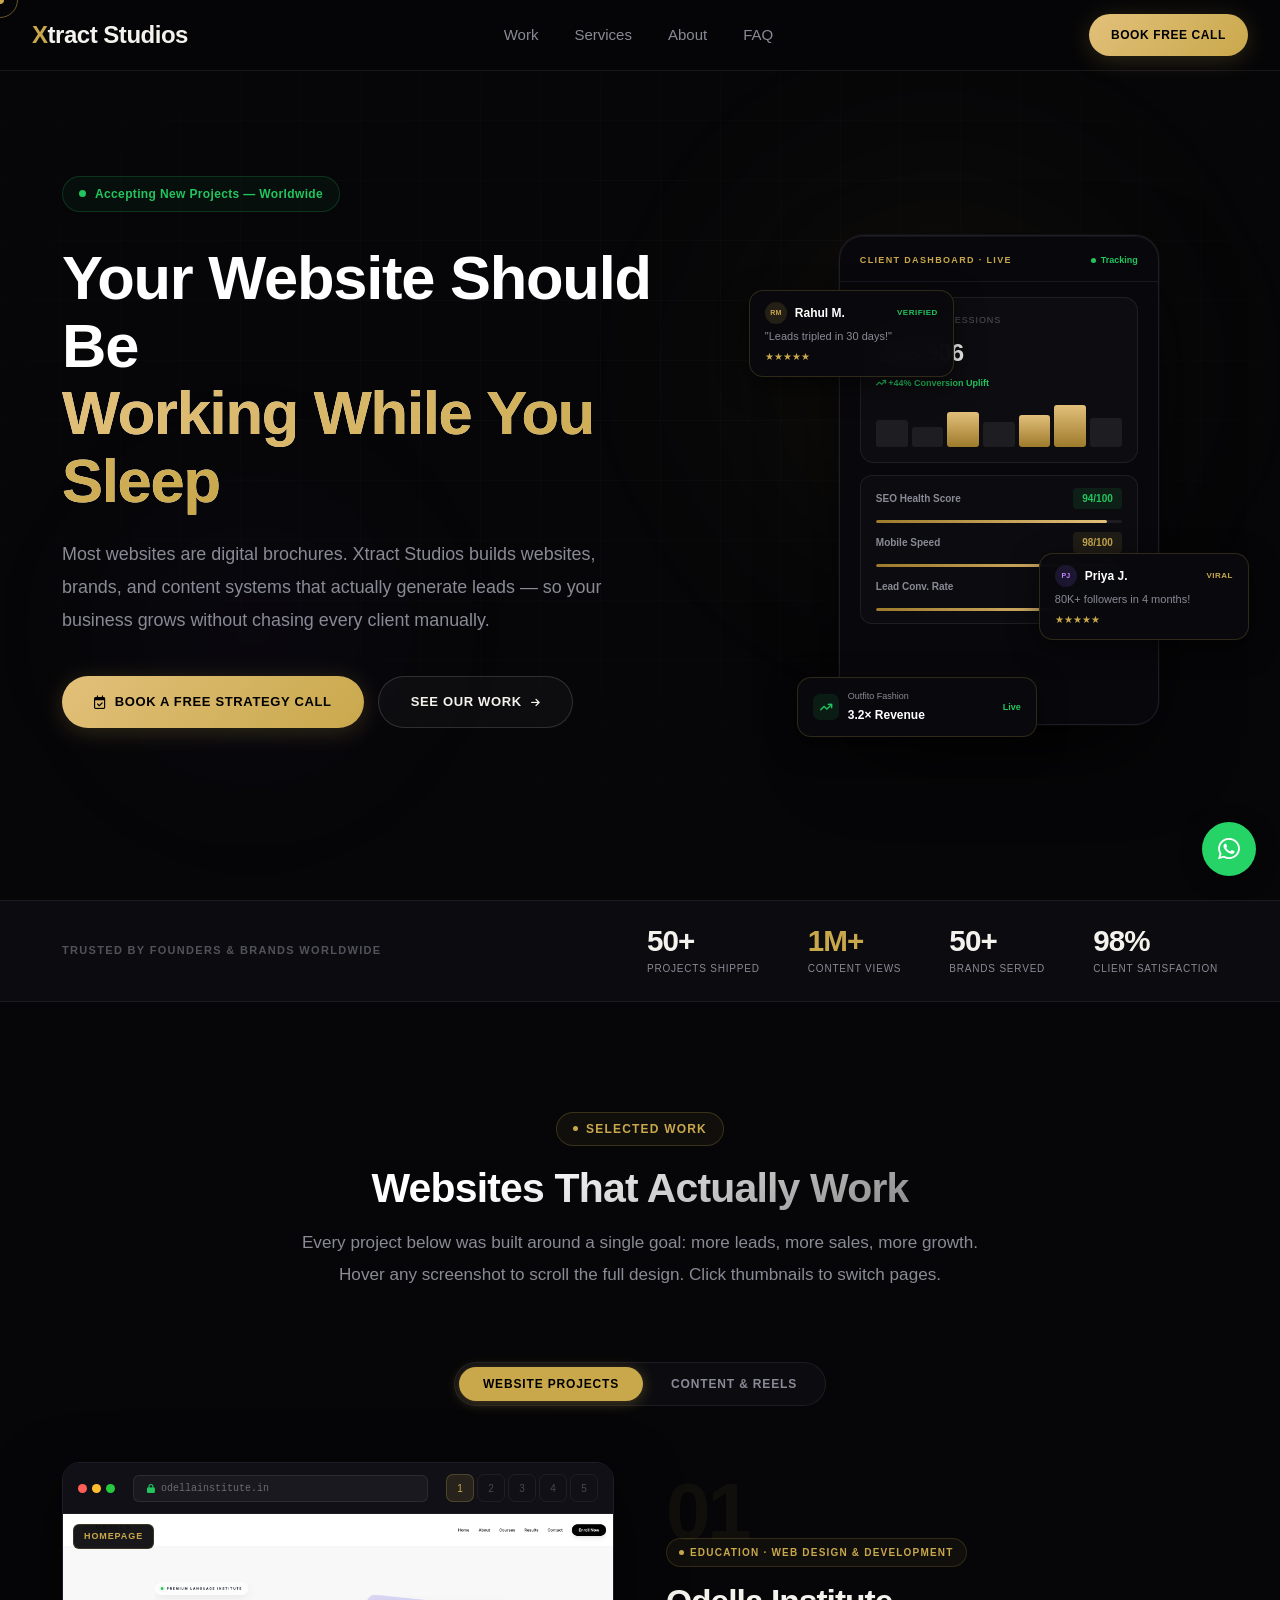
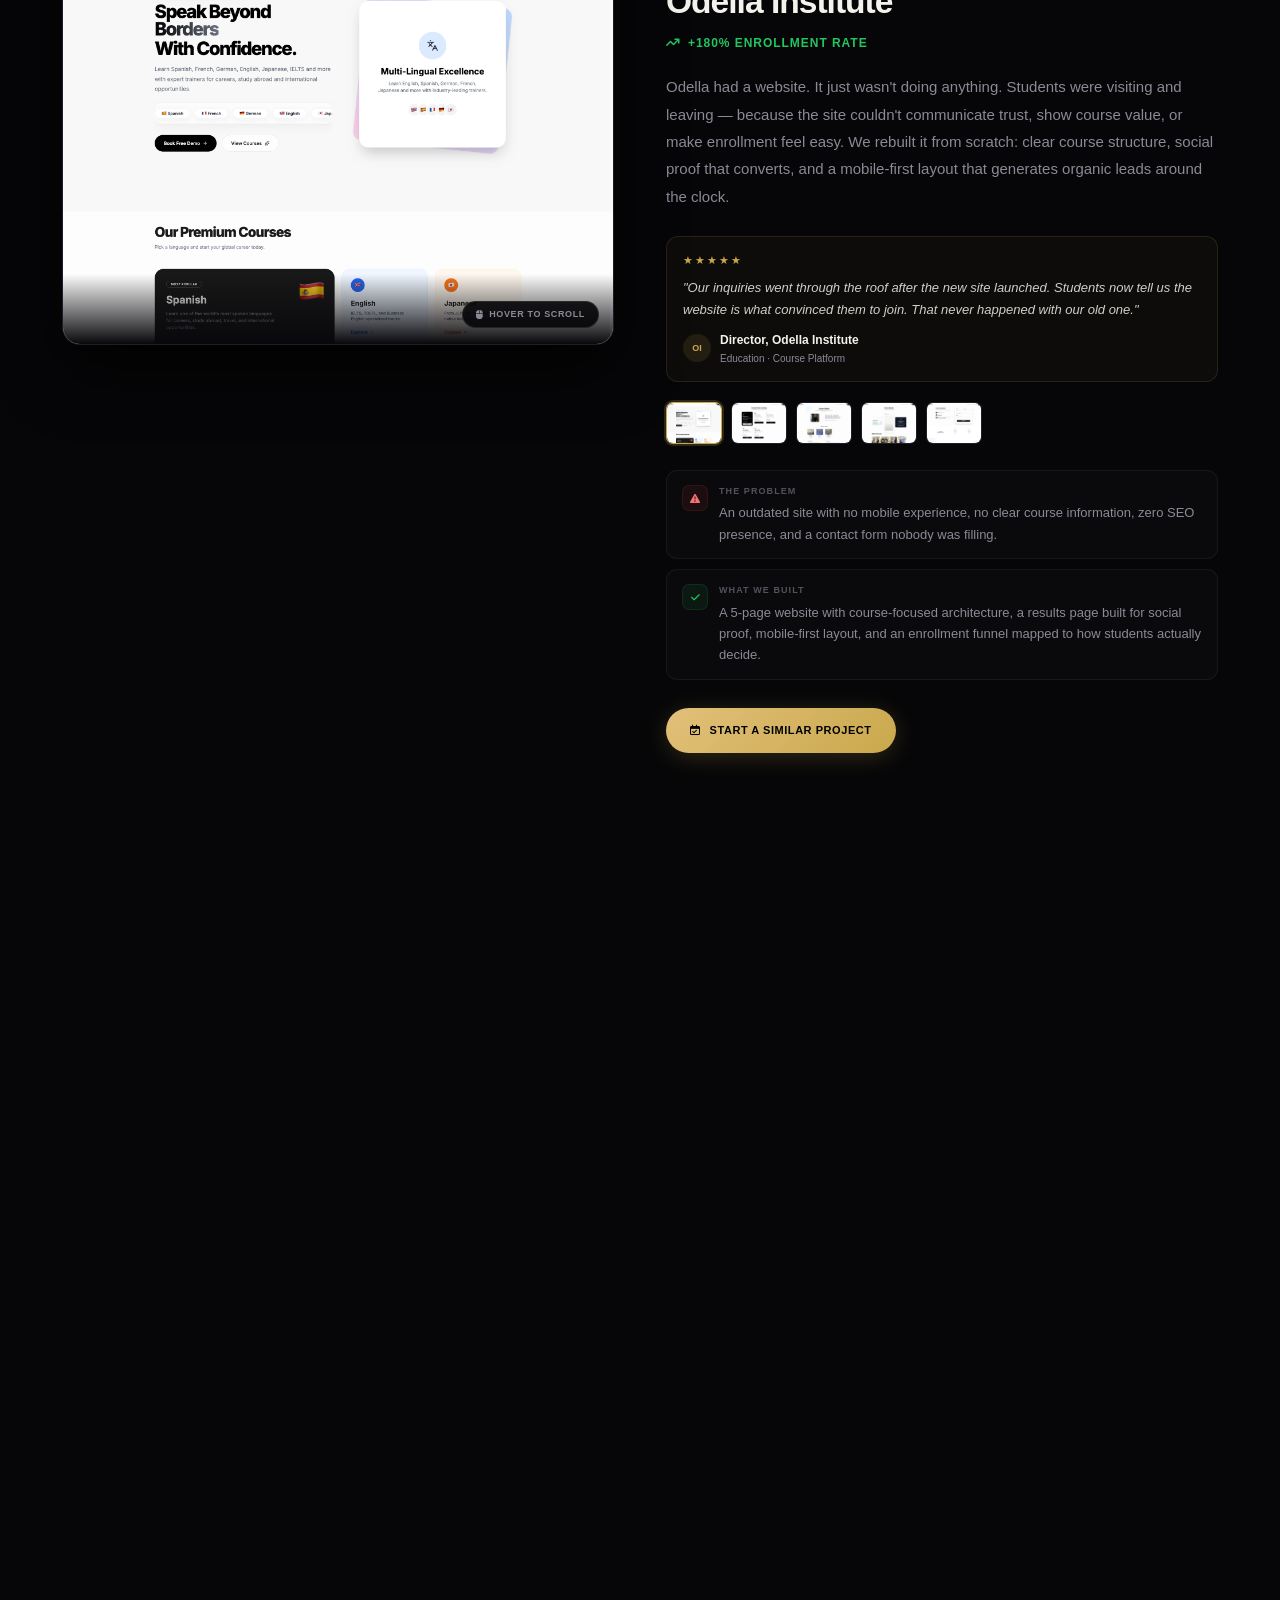
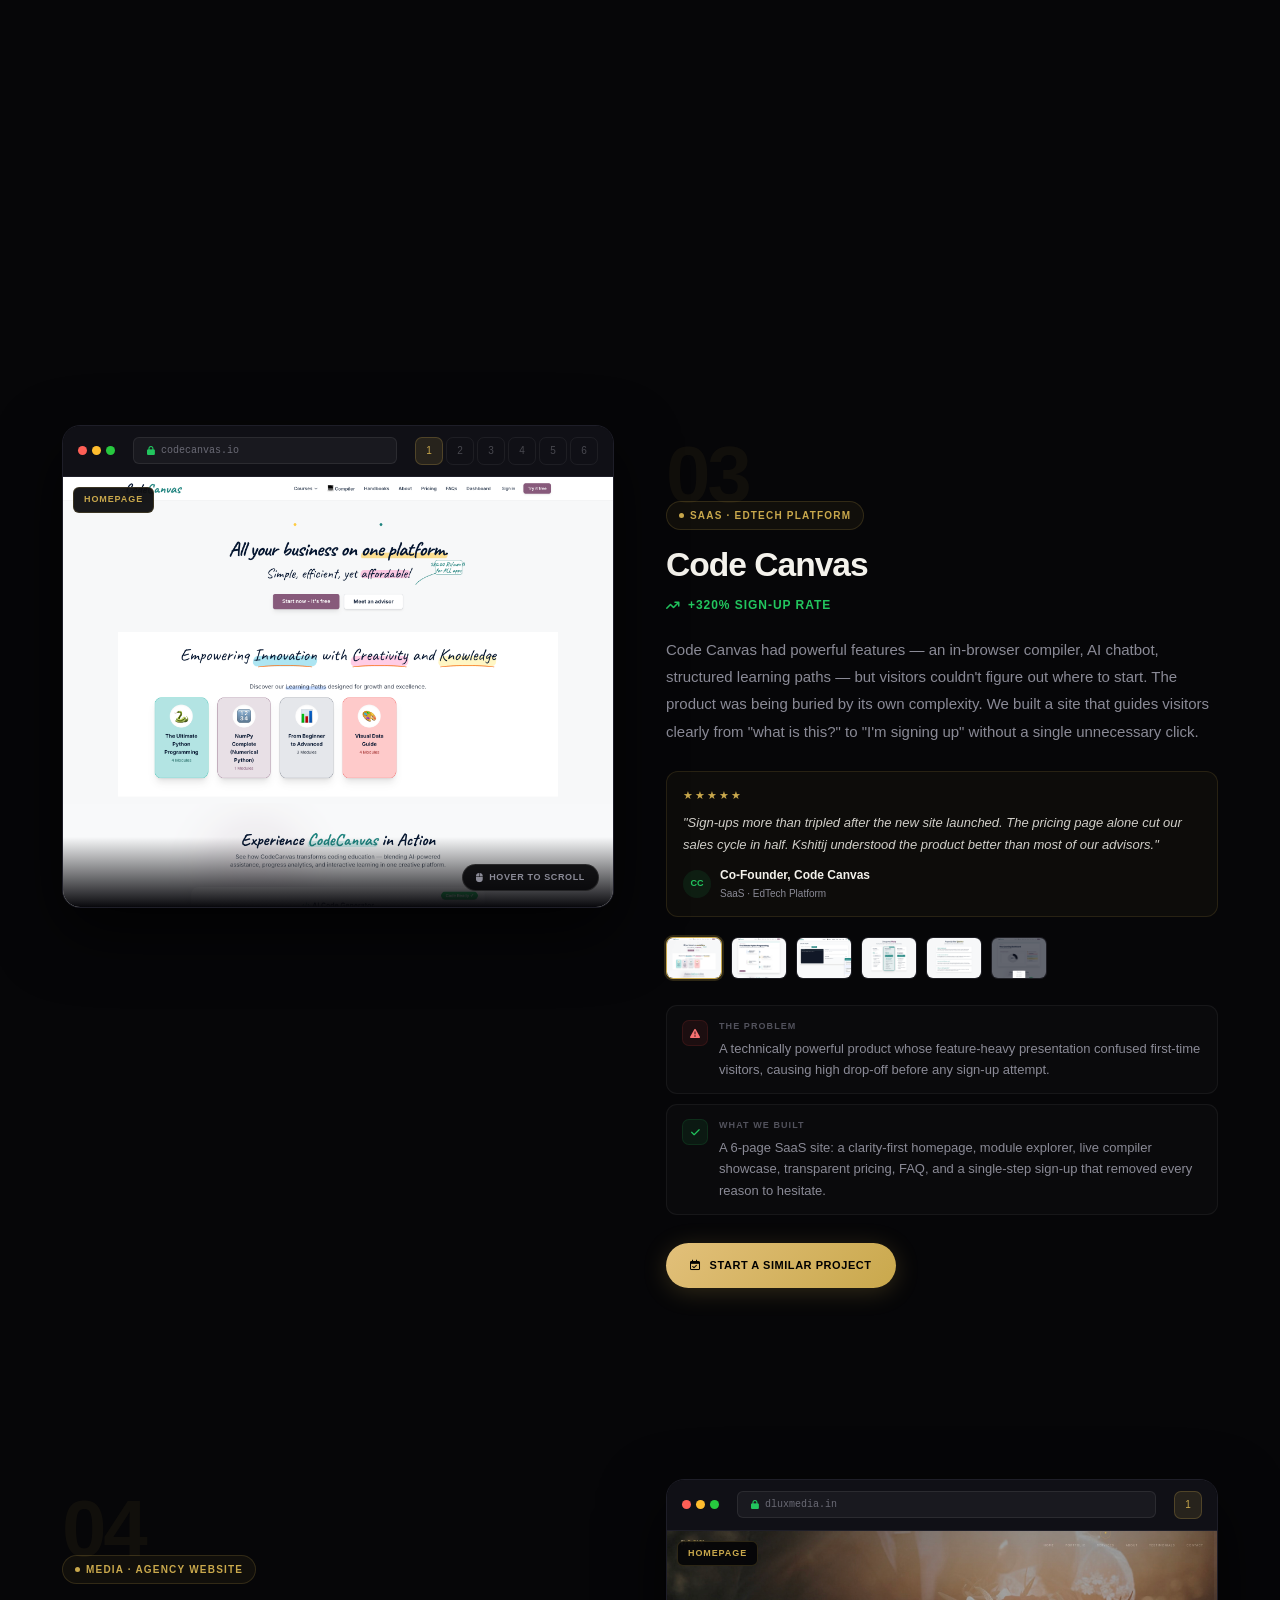
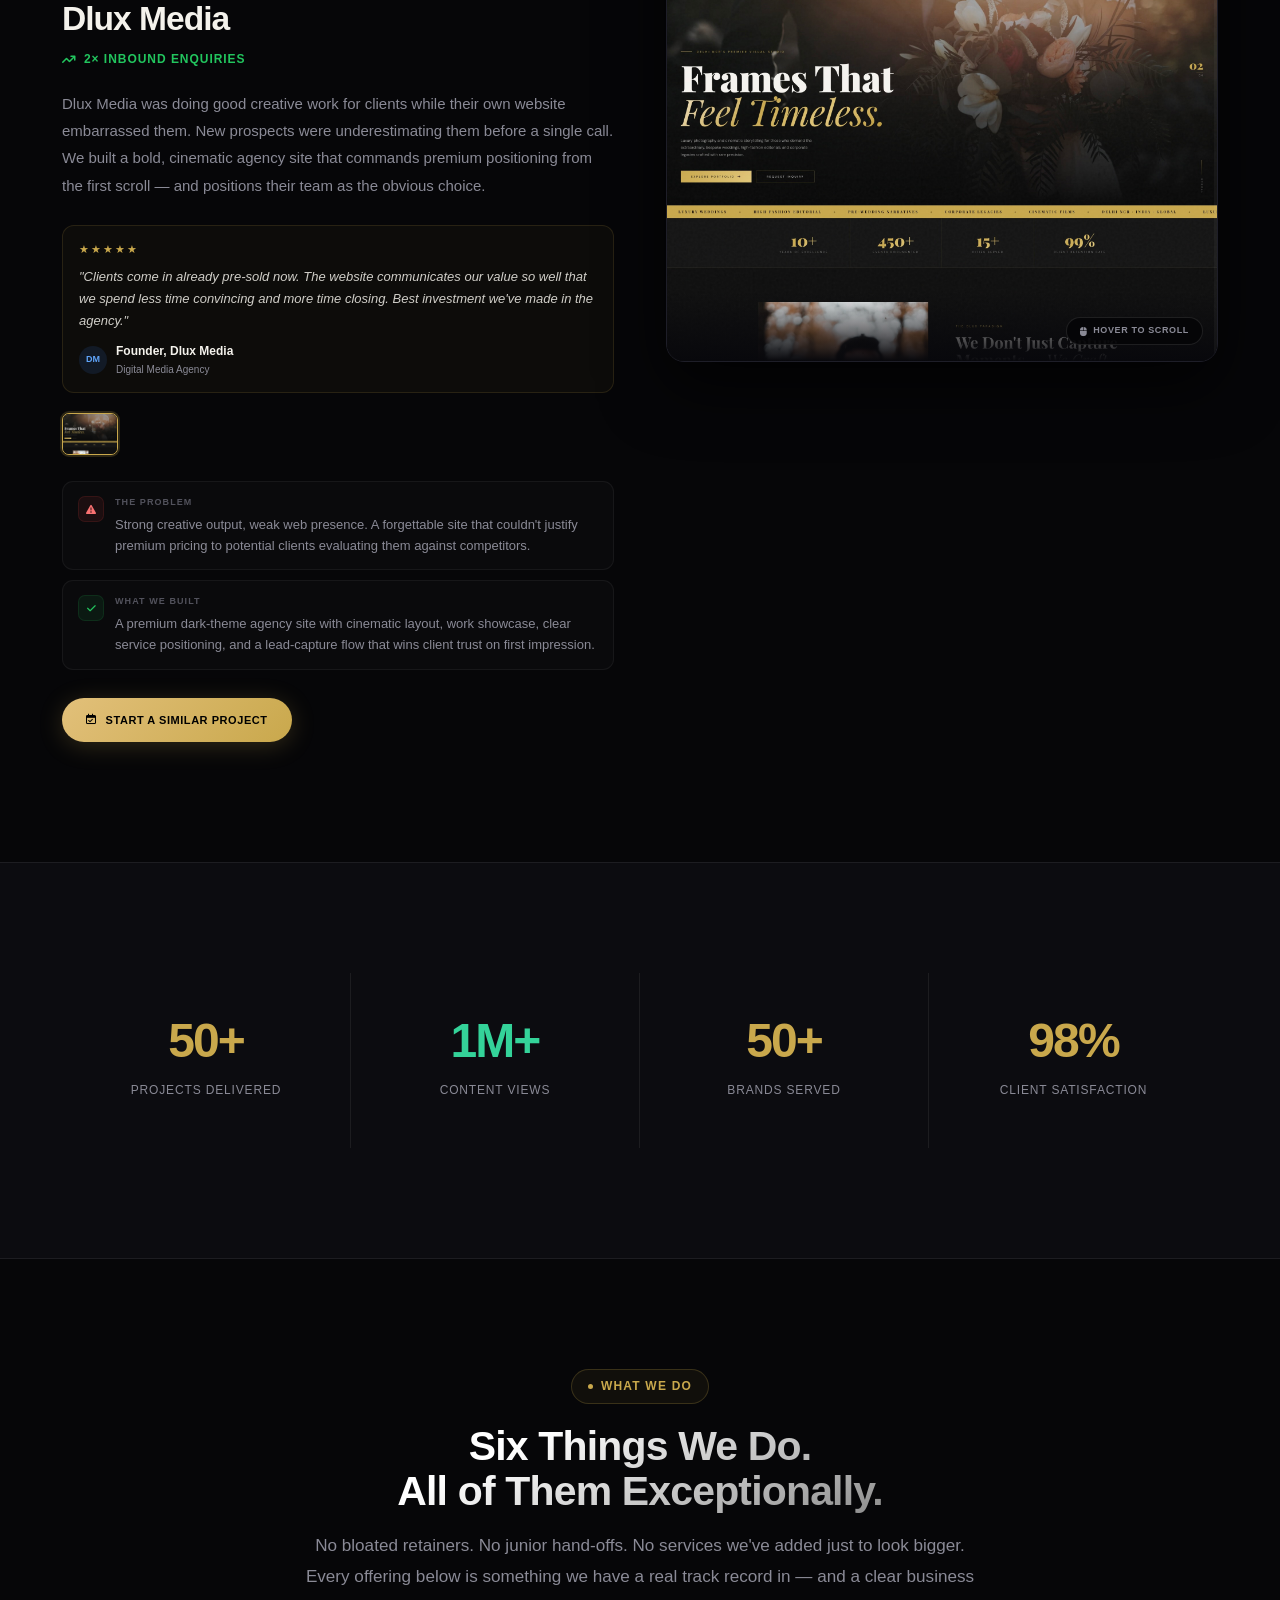
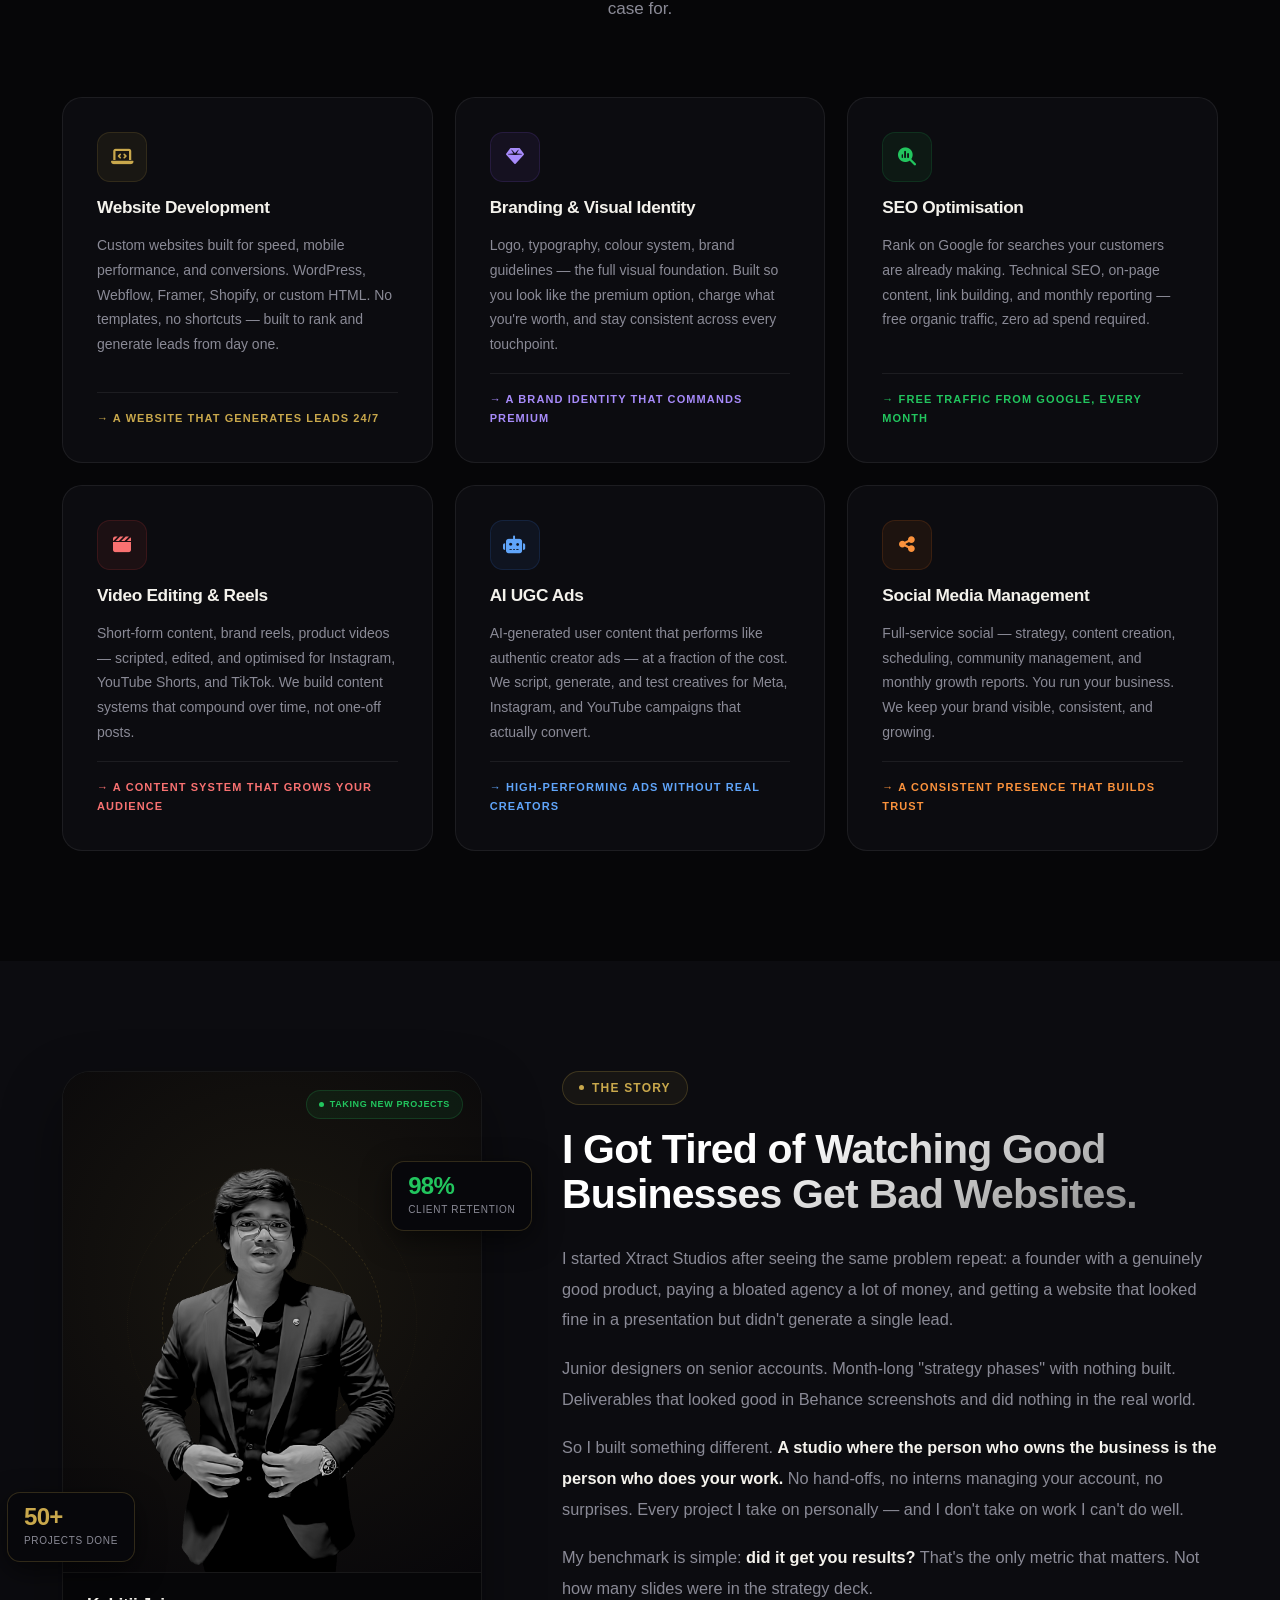
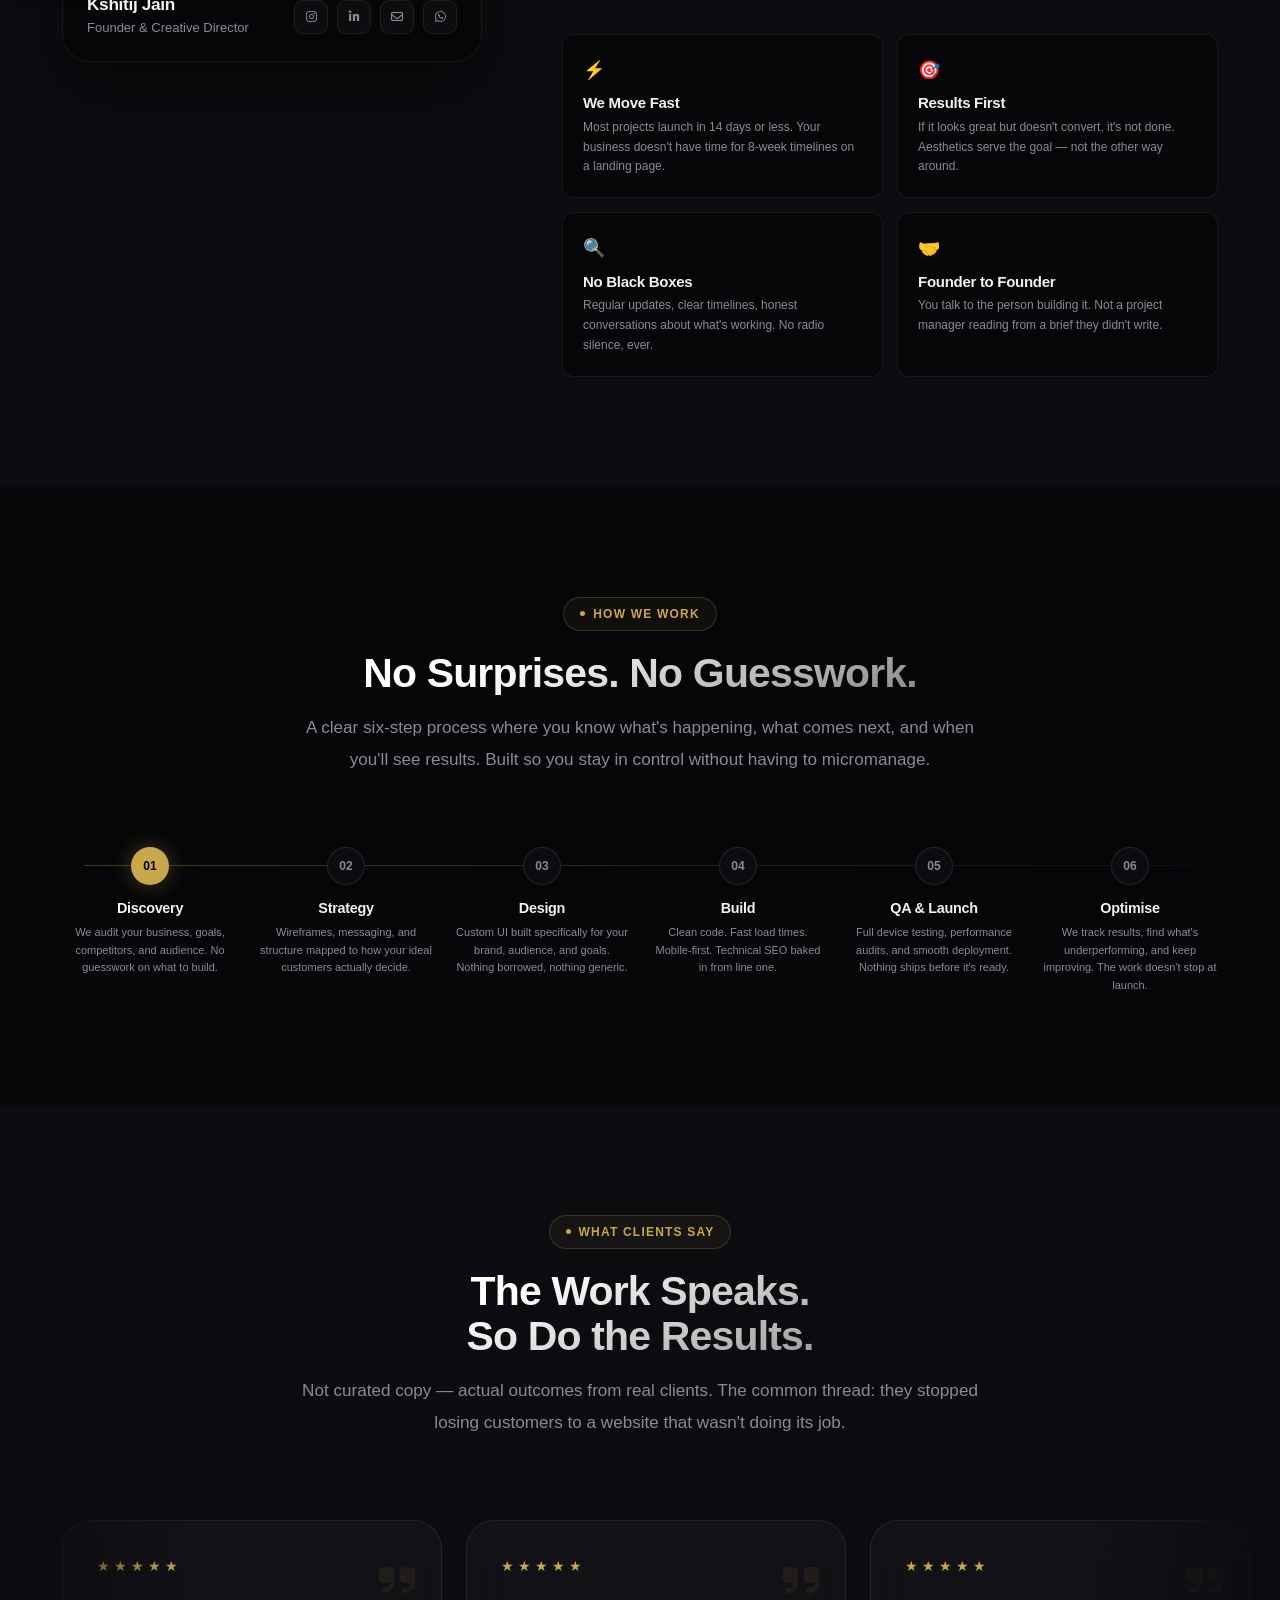
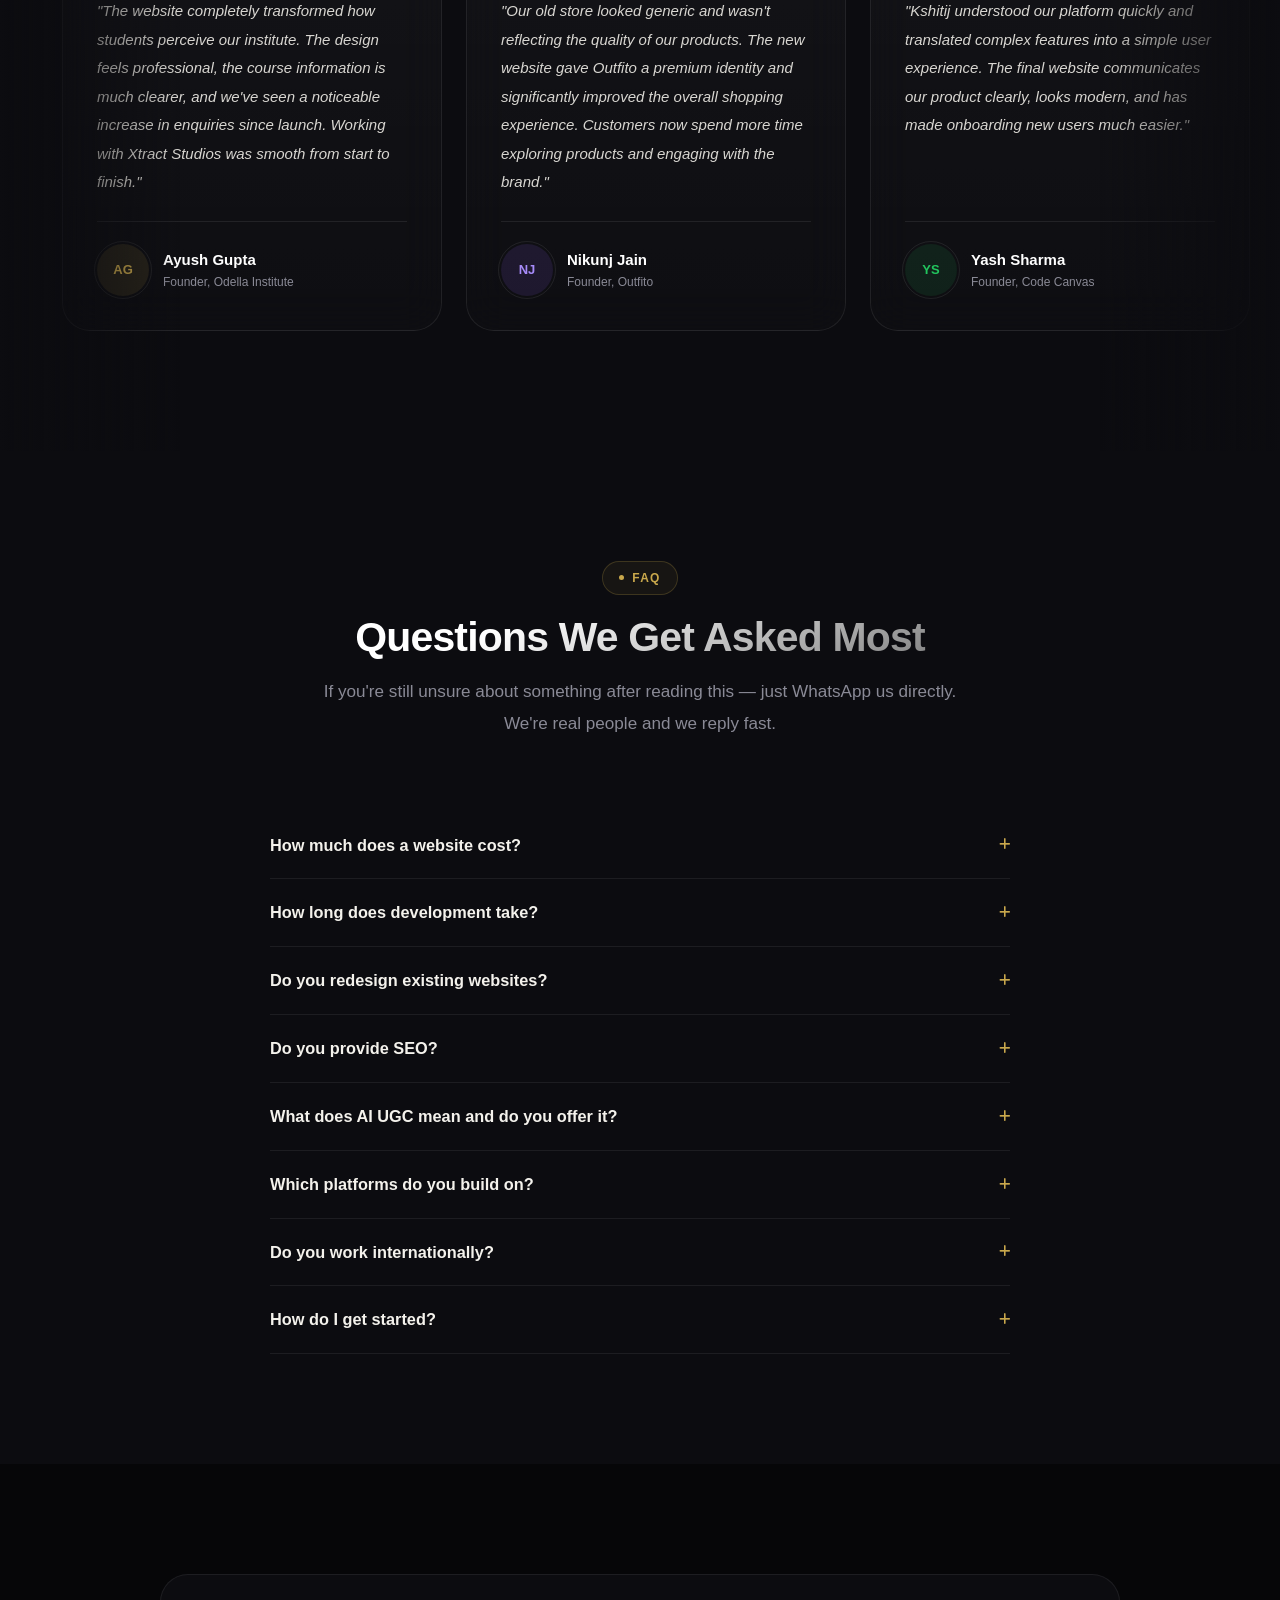
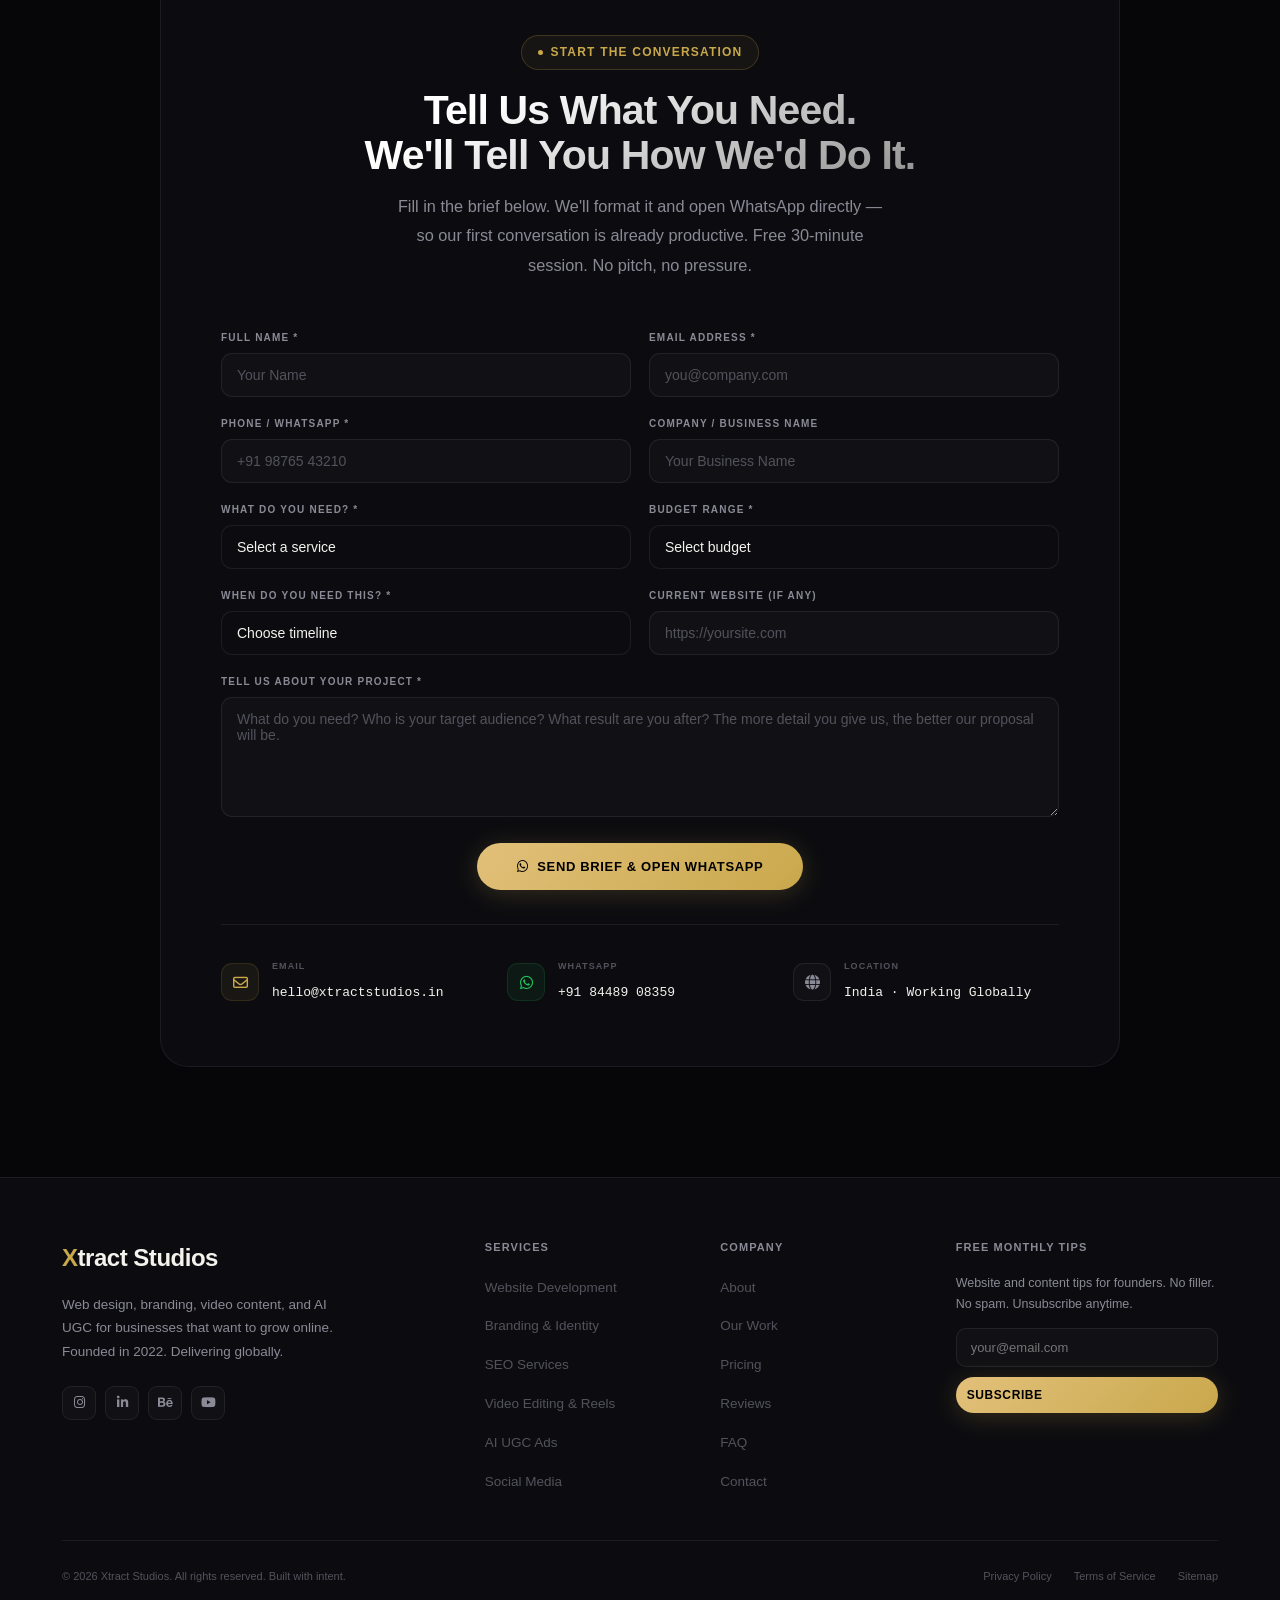
==== commit 2f3c060b: "updated" ====
--- a/index.html
+++ b/index.html
@@ -46,23 +46,7 @@
   <div id="cursor-dot"></div>
   <div id="cursor-ring"></div>
 
-  <!-- LOADER -->
-  <div id="loader">
-    <div class="ld-orbs">
-      <div class="ld-orb ld-orb1"></div>
-      <div class="ld-orb ld-orb2"></div>
-    </div>
-    <div class="ld-scene">
-      <div class="ld-blur-wrap">
-        <div class="ld-name"><span style="opacity:0">X</span>TRACT STUDIOS</div>
-        <div class="ld-name-fill"><span class="ld-x-accent">X</span>TRACT STUDIOS</div>
-      </div>
-      <div class="ld-tagline">Web · Brand · Content · Growth</div>
-      <div class="ld-line">
-        <div class="ld-line-fill"></div>
-      </div>
-    </div>
-  </div>
+
 
   <!-- NAV -->
   <nav>
@@ -71,7 +55,7 @@
       <ul class="nav-links">
         <li><a href="#portfolio">Work</a></li>
         <li><a href="#services">Services</a></li>
-        <li><a href="#pricing">Pricing</a></li>
+      
         <li><a href="#about">About</a></li>
         <li><a href="#faq">FAQ</a></li>
       </ul>
@@ -110,24 +94,7 @@
             <a href="#portfolio" class="btn-outline">See Our Work <i class="fa-solid fa-arrow-right"
                 style="font-size:10px"></i></a>
           </div>
-          <div class="hero-stats">
-            <div class="hero-stat">
-              <div class="n cnt" data-t="50" data-s="+">0</div>
-              <div class="l">Projects Shipped</div>
-            </div>
-            <div class="hero-stat">
-              <div class="n">10M+</div>
-              <div class="l">Content Views</div>
-            </div>
-            <div class="hero-stat">
-              <div class="n cnt" data-t="98" data-s="%">0</div>
-              <div class="l">Client Satisfaction</div>
-            </div>
-            <div class="hero-stat">
-              <div class="n">3+</div>
-              <div class="l">Years Active</div>
-            </div>
-          </div>
+
         </div>
         <div class="hero-right">
           <div class="phone-wrap" style="position:relative;width:320px;height:490px">
@@ -218,7 +185,7 @@
         <div class="trust-stats">
           <div><span class="ts-num cnt" data-t="50" data-s="+">0</span><span class="ts-lbl">Projects Shipped</span>
           </div>
-          <div><span class="ts-num cnt" data-t="10" data-s="M+" style="color:var(--gold)">0</span><span
+          <div><span class="ts-num cnt" data-t="1" data-s="M+" style="color:var(--gold)">0</span><span
               class="ts-lbl">Content Views</span></div>
           <div><span class="ts-num cnt" data-t="50" data-s="+">0</span><span class="ts-lbl">Brands Served</span></div>
           <div><span class="ts-num cnt" data-t="98" data-s="%">0</span><span class="ts-lbl">Client Satisfaction</span>
@@ -650,10 +617,12 @@
                 <video src="assets/videos/your-video.mp4" autoplay muted loop playsinline></video>
               </div>
               -->
-              <div class="reel-fallback rf-ugc">
-                <div class="reel-icon-bg" style="background:rgba(139,92,246,.15)"><i class="fa-solid fa-user-check"
-                    style="color:#a78bfa"></i></div>
-              </div>
+
+
+              <div class="reel-video-wrap">
+                <video src="assets/videos/d_a_d_a_dfccmp_.mp4" autoplay muted loop playsinline></video>
+              </div>
+
               <div class="reel-overlay">
                 <div class="reel-top">
                   <span class="reel-rec">Live</span>
@@ -677,9 +646,8 @@
           <!-- Product Card 1 -->
           <div class="reel-card" data-cat="product">
             <div class="reel-phone">
-              <div class="reel-fallback rf-product">
-                <div class="reel-icon-bg" style="background:rgba(34,197,94,.12)"><i class="fa-solid fa-bag-shopping"
-                    style="color:#86EFAC"></i></div>
+              <div class="reel-video-wrap">
+                <video src="assets/videos/d_a_d_a_dfccmp_.mp4" autoplay muted loop playsinline></video>
               </div>
               <div class="reel-overlay">
                 <div class="reel-top">
@@ -704,9 +672,8 @@
           <!-- Brand Reel Card 1 -->
           <div class="reel-card" data-cat="personal">
             <div class="reel-phone">
-              <div class="reel-fallback rf-personal">
-                <div class="reel-icon-bg" style="background:rgba(201,168,76,.12)"><i class="fa-solid fa-microphone"
-                    style="color:var(--gold)"></i></div>
+              <div class="reel-video-wrap">
+                <video src="assets/videos/d_a_d_a_dfccmp_.mp4" autoplay muted loop playsinline></video>
               </div>
               <div class="reel-overlay">
                 <div class="reel-top">
@@ -731,9 +698,8 @@
           <!-- Paid Ad Card 1 -->
           <div class="reel-card" data-cat="ad">
             <div class="reel-phone">
-              <div class="reel-fallback rf-ad">
-                <div class="reel-icon-bg" style="background:rgba(239,68,68,.1)"><i class="fa-solid fa-rectangle-ad"
-                    style="color:#FCA5A5"></i></div>
+              <div class="reel-video-wrap">
+                <video src="assets/videos/d_a_d_a_dfccmp_.mp4" autoplay muted loop playsinline></video>
               </div>
               <div class="reel-overlay">
                 <div class="reel-top">
@@ -758,10 +724,8 @@
           <!-- UGC Card 2 -->
           <div class="reel-card" data-cat="ugc">
             <div class="reel-phone">
-              <div class="reel-fallback rf-ugc"
-                style="background:radial-gradient(circle at 55% 40%,#1a0f2a 0%,#070408 100%)">
-                <div class="reel-icon-bg" style="background:rgba(139,92,246,.12)"><i class="fa-solid fa-video"
-                    style="color:#C4B5FD"></i></div>
+              <div class="reel-video-wrap">
+                <video src="assets/videos/d_a_d_a_dfccmp_.mp4" autoplay muted loop playsinline></video>
               </div>
               <div class="reel-overlay">
                 <div class="reel-top">
@@ -786,10 +750,8 @@
           <!-- Product Card 2 -->
           <div class="reel-card" data-cat="product">
             <div class="reel-phone">
-              <div class="reel-fallback rf-product"
-                style="background:radial-gradient(circle at 40% 60%,#0a1820 0%,#040810 100%)">
-                <div class="reel-icon-bg" style="background:rgba(34,197,94,.1)"><i class="fa-solid fa-box-open"
-                    style="color:#86EFAC"></i></div>
+              <div class="reel-video-wrap">
+                <video src="assets/videos/d_a_d_a_dfccmp_.mp4" autoplay muted loop playsinline></video>
               </div>
               <div class="reel-overlay">
                 <div class="reel-top">
@@ -814,10 +776,8 @@
           <!-- Brand Reel Card 2 -->
           <div class="reel-card" data-cat="personal">
             <div class="reel-phone">
-              <div class="reel-fallback rf-personal"
-                style="background:radial-gradient(circle at 50% 35%,#1c1305 0%,#0a0703 100%)">
-                <div class="reel-icon-bg" style="background:rgba(201,168,76,.1)"><i class="fa-solid fa-chart-line"
-                    style="color:var(--gold)"></i></div>
+              <div class="reel-video-wrap">
+                <video src="assets/videos/d_a_d_a_dfccmp_.mp4" autoplay muted loop playsinline></video>
               </div>
               <div class="reel-overlay">
                 <div class="reel-top">
@@ -842,10 +802,8 @@
           <!-- Paid Ad Card 2 -->
           <div class="reel-card" data-cat="ad">
             <div class="reel-phone">
-              <div class="reel-fallback rf-ad"
-                style="background:radial-gradient(circle at 60% 50%,#1a0a0a 0%,#080404 100%)">
-                <div class="reel-icon-bg" style="background:rgba(239,68,68,.08)"><i class="fa-solid fa-bullhorn"
-                    style="color:#FCA5A5"></i></div>
+              <div class="reel-video-wrap">
+                <video src="assets/videos/d_a_d_a_dfccmp_.mp4" autoplay muted loop playsinline></video>
               </div>
               <div class="reel-overlay">
                 <div class="reel-top">
@@ -867,23 +825,10 @@
             </div>
           </div>
 
-        </div><!-- /reel-cards -->
-        <!-- VIDEO GUIDE -->
-        <div
-          style="margin-top:40px;background:rgba(201,168,76,0.04);border:1px solid rgba(201,168,76,0.14);border-radius:16px;padding:24px 28px;max-width:600px;margin-left:auto;margin-right:auto">
-          <div
-            style="font-size:11px;font-weight:700;text-transform:uppercase;letter-spacing:0.12em;color:var(--gold);margin-bottom:10px;font-family:var(--font-body)">
-            How to Add Your Videos</div>
-          <p style="font-size:13px;color:var(--muted);line-height:1.75;font-family:var(--font-body)">
-            <strong style="color:var(--off)">YouTube/Shorts:</strong> Replace the <code
-              style="color:var(--gold);font-size:12px">reel-fallback</code> div with: <code
-              style="color:var(--gold);font-size:12px">&lt;div class="reel-video-wrap"&gt;&lt;iframe src="https://www.youtube.com/embed/VIDEO_ID"&gt;&lt;/iframe&gt;&lt;/div&gt;</code><br><br>
-            <strong style="color:var(--off)">Instagram:</strong> Use embed URL: <code
-              style="color:var(--gold);font-size:12px">https://www.instagram.com/p/POST_ID/embed/</code><br><br>
-            <strong style="color:var(--off)">Local video file:</strong> <code
-              style="color:var(--gold);font-size:12px">&lt;video src="assets/videos/file.mp4" autoplay muted loop playsinline&gt;&lt;/video&gt;</code>
-          </p>
-        </div>
+        </div> 
+
+
+
       </div><!-- /reel-grid -->
     </div>
   </section>
@@ -894,7 +839,7 @@
       <div class="res-row">
         <div class="res-cell reveal"><span class="res-n cnt" data-t="50" data-s="+">0</span><span class="res-l">Projects
             Delivered</span></div>
-        <div class="res-cell reveal d1"><span class="res-n" style="color:#34D399">10M+</span><span class="res-l">Content
+        <div class="res-cell reveal d1"><span class="res-n" style="color:#34D399">1M+</span><span class="res-l">Content
             Views</span></div>
         <div class="res-cell reveal d2"><span class="res-n cnt" data-t="50" data-s="+">0</span><span
             class="res-l">Brands Served</span></div>
@@ -973,7 +918,7 @@
                 <div class="f-ring fr2"></div>
                 <div class="f-ring fr3"></div>
               </div>
-              <span class="f-initials">KJ</span>
+
               <img src="assets/images/Kshitij Jain .png"
                 alt="Kshitij Jain — Founder & Creative Director, Xtract Studios">
             </div>
@@ -1043,20 +988,7 @@
               <p>You talk to the person building it. Not a project manager reading from a brief they didn't write.</p>
             </div>
           </div>
-          <div class="about-creds reveal d4">
-            <div>
-              <div class="ac-num">50+</div><span class="ac-lbl">Projects</span>
-            </div>
-            <div>
-              <div class="ac-num">10M+</div><span class="ac-lbl">Views</span>
-            </div>
-            <div>
-              <div class="ac-num">3+</div><span class="ac-lbl">Years</span>
-            </div>
-            <div>
-              <div class="ac-num">24/7</div><span class="ac-lbl">Available</span>
-            </div>
-          </div>
+
         </div>
       </div>
     </div>
@@ -1117,121 +1049,99 @@
           website that wasn't doing its job.</p>
       </div>
       <div class="test-grid">
+
+        <!-- ODELLA -->
         <div class="test-card reveal">
           <div>
+            <div class="quote-icon">
+              <i class="fa-solid fa-quote-right"></i>
+            </div>
             <div class="tc-stars">★★★★★</div>
-            <p class="tc-quote">"Direct enquiries tripled in the 30 days after the new site went live. I was expecting a
-              nice-looking website. What I got was a business asset. There's a difference, and Xtract understands that."
+            <p class="tc-quote">
+              "The website completely transformed how students perceive our institute. The design feels professional,
+              the course information is much clearer, and we've seen a noticeable increase in enquiries since launch.
+              Working with Xtract Studios was smooth from start to finish."
             </p>
           </div>
           <div class="tc-author">
-            <div class="tc-av" style="background:rgba(201,168,76,.12);color:var(--gold)">RK</div>
+            <div class="tc-av" style="background:rgba(201,168,76,.12);color:var(--gold)">AG</div>
             <div>
-              <div class="tc-name">Rahul Kapoor</div>
-              <div class="tc-role">Managing Partner, Kapoor Associates</div>
-            </div>
-          </div>
-        </div>
+              <div class="tc-name">Ayush Gupta</div>
+              <div class="tc-role">Founder, Odella Institute</div>
+            </div>
+          </div>
+        </div>
+
+        <!-- OUTFITO -->
         <div class="test-card reveal d1">
           <div>
+            <div class="quote-icon">
+              <i class="fa-solid fa-quote-right"></i>
+            </div>
             <div class="tc-stars">★★★★★</div>
-            <p class="tc-quote">"3,000 to 80,000 followers in four months. Our reels were consistently hitting
-              six-figure views. The content strategy wasn't generic — it was built for how my specific audience thinks
-              and scrolls."</p>
+            <p class="tc-quote">
+              "Our old store looked generic and wasn't reflecting the quality of our products. The new website gave
+              Outfito a premium identity and significantly improved the overall shopping experience. Customers now spend
+              more time exploring products and engaging with the brand."
+            </p>
           </div>
           <div class="tc-author">
-            <div class="tc-av" style="background:rgba(139,92,246,.12);color:#a78bfa">PJ</div>
+            <div class="tc-av" style="background:rgba(139,92,246,.12);color:#a78bfa">NJ</div>
             <div>
-              <div class="tc-name">Priya Joshi</div>
-              <div class="tc-role">Fitness Creator &amp; Entrepreneur</div>
-            </div>
-          </div>
-        </div>
+              <div class="tc-name">Nikunj Jain</div>
+              <div class="tc-role">Founder, Outfito</div>
+            </div>
+          </div>
+        </div>
+
+        <!-- CODE CANVAS -->
         <div class="test-card reveal d2">
           <div>
+            <div class="quote-icon">
+              <i class="fa-solid fa-quote-right"></i>
+            </div>
             <div class="tc-stars">★★★★★</div>
-            <p class="tc-quote">"Previous agencies gave us deliverables. Xtract gave us outcomes. They thought about our
-              customer's decision process, not just how things looked. That's a rare thing to find in a creative
-              studio."</p>
+            <p class="tc-quote">
+              "Kshitij understood our platform quickly and translated complex features into a simple user experience.
+              The final website communicates our product clearly, looks modern, and has made onboarding new users much
+              easier."
+            </p>
           </div>
           <div class="tc-author">
-            <div class="tc-av" style="background:rgba(34,197,94,.1);color:var(--green)">AM</div>
+            <div class="tc-av" style="background:rgba(34,197,94,.1);color:var(--green)">YS</div>
             <div>
-              <div class="tc-name">Arjun Malhotra</div>
-              <div class="tc-role">Founder &amp; CEO, Vertex Solutions</div>
-            </div>
-          </div>
-        </div>
+              <div class="tc-name">Yash Sharma</div>
+              <div class="tc-role">Founder, Code Canvas</div>
+            </div>
+          </div>
+        </div>
+
+        <!-- DLUX MEDIA -->
+        <div class="test-card reveal d3">
+          <div>
+            <div class="quote-icon">
+              <i class="fa-solid fa-quote-right"></i>
+            </div>
+            <div class="tc-stars">★★★★★</div>
+            <p class="tc-quote">
+              "We wanted a website that matched the quality of work we deliver to clients. Xtract Studios created a
+              premium online presence that instantly builds trust and positions us as a serious creative agency. We've
+              received great feedback from both prospects and clients."
+            </p>
+          </div>
+          <div class="tc-author">
+            <div class="tc-av" style="background:rgba(59,130,246,.12);color:#60a5fa">KV</div>
+            <div>
+              <div class="tc-name">Kavya</div>
+              <div class="tc-role">Founder, Dlux Media</div>
+            </div>
+          </div>
+        </div>
+
       </div>
     </div>
   </section>
 
-  <!-- PRICING -->
-  <section id="pricing">
-    <div class="container">
-      <div class="sec-head reveal">
-        <div class="badge">Pricing</div>
-        <h2>Straightforward Pricing.<br>Zero Surprises.</h2>
-        <p>No discovery call required to understand what things cost. Pick the package that fits where your business is
-          right now — and book a call if you want something custom.</p>
-      </div>
-      <div class="price-grid">
-        <div class="price-card reveal">
-          <div>
-            <p class="plan-name">Starter</p>
-            <p class="plan-price">₹14,999 <sub>/ project</sub></p>
-          </div>
-          <p class="plan-desc">For founders who need a clean, professional landing page that captures leads immediately
-            — without waiting months for a full website.</p>
-          <ul class="plan-feats">
-            <li><i class="fa-regular fa-circle-check"></i> Custom Single-Page Design</li>
-            <li><i class="fa-regular fa-circle-check"></i> Fully Mobile Responsive</li>
-            <li><i class="fa-regular fa-circle-check"></i> Technical SEO Setup</li>
-            <li><i class="fa-regular fa-circle-check"></i> Contact Form + WhatsApp Integration</li>
-            <li><i class="fa-regular fa-circle-check"></i> Delivered in 5–7 Days</li>
-            <li><i class="fa-regular fa-circle-check"></i> 30-Day Post-Launch Support</li>
-          </ul>
-          <a href="#contact" class="btn-outline" style="text-align:center;justify-content:center">Get Started</a>
-        </div>
-        <div class="price-card feat reveal d1">
-          <div class="price-feat-badge">Most Popular</div>
-          <div>
-            <p class="plan-name" style="color:var(--gold)">Growth</p>
-            <p class="plan-price gld">₹39,999 <sub>/ month</sub></p>
-          </div>
-          <p class="plan-desc">For brands that need a full website, consistent short-form content, and a social presence
-            that actually builds — not just exists.</p>
-          <ul class="plan-feats">
-            <li><i class="fa-regular fa-circle-check"></i> Premium Multi-Page Website</li>
-            <li><i class="fa-regular fa-circle-check"></i> 8 Short-Form Videos / Month</li>
-            <li><i class="fa-regular fa-circle-check"></i> Full Social Media Management</li>
-            <li><i class="fa-regular fa-circle-check"></i> Copywriting &amp; Hook Strategy</li>
-            <li><i class="fa-regular fa-circle-check"></i> Bi-Weekly Analytics Review</li>
-            <li><i class="fa-regular fa-circle-check"></i> Monthly SEO Report</li>
-          </ul>
-          <a href="#contact" class="btn-gold" style="text-align:center;justify-content:center">Start Growing</a>
-        </div>
-        <div class="price-card reveal d2">
-          <div>
-            <p class="plan-name">Enterprise</p>
-            <p class="plan-price">₹89,999+ <sub>/ month</sub></p>
-          </div>
-          <p class="plan-desc">For serious brands that want everything handled at a level that sets them clearly apart
-            from competitors in their market.</p>
-          <ul class="plan-feats">
-            <li><i class="fa-regular fa-circle-check"></i> Custom Web Application</li>
-            <li><i class="fa-regular fa-circle-check"></i> Full Brand Identity System</li>
-            <li><i class="fa-regular fa-circle-check"></i> 12+ Videos / Month</li>
-            <li><i class="fa-regular fa-circle-check"></i> AI UGC Ad Creatives</li>
-            <li><i class="fa-regular fa-circle-check"></i> Dedicated Creative Director</li>
-            <li><i class="fa-regular fa-circle-check"></i> Priority Turnaround &amp; Support</li>
-          </ul>
-          <a href="#contact" class="btn-outline" style="text-align:center;justify-content:center">Book a Strategy
-            Call</a>
-        </div>
-      </div>
-    </div>
-  </section>
 
   <!-- FAQ -->
   <section id="faq">
--- a/css/style.css
+++ b/css/style.css
@@ -1,3227 +1,3296 @@
+ *,
+ *::before,
+ *::after {
+     box-sizing: border-box;
+     margin: 0;
+     padding: 0;
+ }
+
+ :root {
+     --bg: #060608;
+     --bg2: #0C0C10;
+     --bg3: #121218;
+     --bg4: #1A1A22;
+     --border: rgba(255, 255, 255, 0.07);
+     --border2: rgba(255, 255, 255, 0.12);
+     --gold: #C9A84C;
+     --gold-lt: #E2C07A;
+     --gold-dk: #9E7A2B;
+     --gold-glow: rgba(201, 168, 76, 0.18);
+     --white: #F4F2EC;
+     --off: #D0CEC8;
+     --muted: #8A8A96;
+     --dim: #52525C;
+     --green: #22C55E;
+     --red: #EF4444;
+     --blue: #3B82F6;
+     --purple: #8B5CF6;
+     --r: 12px;
+     --rl: 20px;
+     --rxl: 28px;
+     --font-display: "Montserrat", sans-serif;
+     --font-body: "Montserrat", sans-serif;
+ }
+
+ html {
+     scroll-behavior: smooth;
+ }
+
+ body {
+     background: var(--bg);
+     color: var(--white);
+     font-family: var(--font-body);
+     font-size: 17px;
+     line-height: 1.7;
+     -webkit-font-smoothing: antialiased;
+     overflow-x: hidden;
+     cursor: none;
+ }
+
+ ::-webkit-scrollbar {
+     width: 4px;
+ }
+
+ ::-webkit-scrollbar-track {
+     background: var(--bg);
+ }
+
+ ::-webkit-scrollbar-thumb {
+     background: #1E1E28;
+     border-radius: 4px;
+ }
+
+ ::-webkit-scrollbar-thumb:hover {
+     background: var(--gold);
+ }
+
+ /* ─── CUSTOM CURSOR ─── */
+ #cursor-dot {
+     position: fixed;
+     width: 8px;
+     height: 8px;
+     background: var(--gold);
+     border-radius: 50%;
+     pointer-events: none;
+     z-index: 99999;
+     transform: translate(-50%, -50%);
+     transition: transform 0.05s ease, opacity 0.3s;
+     mix-blend-mode: normal;
+ }
+
+ #cursor-ring {
+     position: fixed;
+     width: 36px;
+     height: 36px;
+     border: 1.5px solid rgba(201, 168, 76, 0.5);
+     border-radius: 50%;
+     pointer-events: none;
+     z-index: 99998;
+     transform: translate(-50%, -50%);
+     transition: width 0.25s ease, height 0.25s ease, border-color 0.25s ease, transform 0.12s ease;
+ }
+
+ body:hover #cursor-dot {
+     opacity: 1;
+ }
+
+ .cursor-hover #cursor-ring {
+     width: 56px;
+     height: 56px;
+     border-color: var(--gold);
+ }
+
+ .cursor-hover #cursor-dot {
+     transform: translate(-50%, -50%) scale(0.5);
+ }
+
+ /* Blur reveal name */
+ .ld-blur-wrap {
+     position: relative;
+     overflow: hidden;
+     display: flex;
+     align-items: center;
+     justify-content: center;
+ }
+
+ .ld-name {
+     font-family: var(--font-display);
+     font-size: 3.2rem;
+     font-weight: 800;
+     letter-spacing: 0.18em;
+     text-transform: uppercase;
+     color: transparent;
+     -webkit-text-stroke: 1px rgba(255, 255, 255, 0.15);
+     position: relative;
+ }
+
+ .ld-name-fill {
+     position: absolute;
+     inset: 0;
+     display: flex;
+     align-items: center;
+     justify-content: center;
+     font-family: var(--font-display);
+     font-size: 3.2rem;
+     font-weight: 800;
+     letter-spacing: 0.18em;
+     text-transform: uppercase;
+     background: linear-gradient(135deg, var(--gold-lt) 0%, var(--gold) 50%, var(--gold-dk) 100%);
+     -webkit-background-clip: text;
+     -webkit-text-fill-color: transparent;
+     background-clip: text;
+     filter: blur(20px);
+     opacity: 0;
+     animation: blurReveal 1.4s cubic-bezier(0.16, 1, 0.3, 1) 0.4s forwards;
+ }
+
+ @keyframes blurReveal {
+     0% {
+         filter: blur(20px);
+         opacity: 0;
+         transform: scale(1.06);
+     }
+
+     60% {
+         filter: blur(4px);
+         opacity: 1;
+         transform: scale(1.01);
+     }
+
+     100% {
+         filter: blur(0);
+         opacity: 1;
+         transform: scale(1);
+     }
+ }
+
+ .ld-x-accent {
+     position: absolute;
+     left: -2px;
+     color: var(--gold);
+     -webkit-text-fill-color: var(--gold);
+     filter: blur(20px);
+     opacity: 0;
+     animation: blurReveal 1.4s cubic-bezier(0.16, 1, 0.3, 1) 0.4s forwards;
+ }
+
+ .ld-tagline {
+     margin-top: 14px;
+     font-size: 11px;
+     letter-spacing: 0.35em;
+     text-transform: uppercase;
+     color: var(--dim);
+     font-family: var(--font-body);
+     font-weight: 500;
+     opacity: 0;
+     animation: fadeUp 0.5s ease 1.6s forwards;
+ }
+
+ .ld-line {
+     margin-top: 32px;
+     width: 200px;
+     height: 1px;
+     background: rgba(255, 255, 255, 0.04);
+     overflow: hidden;
+     opacity: 0;
+     animation: fadeUp 0.3s ease 1.5s forwards;
+ }
+
+ .ld-line-fill {
+     height: 100%;
+     width: 0;
+     background: linear-gradient(90deg, transparent, var(--gold), transparent);
+     animation: lineSweep 1.3s ease 1.6s forwards;
+ }
+
+ @keyframes lineSweep {
+     0% {
+         width: 0;
+         margin-left: 0;
+     }
+
+     50% {
+         width: 100%;
+         margin-left: 0;
+     }
+
+     100% {
+         width: 0;
+         margin-left: 100%;
+     }
+ }
+
+ .ld-orbs {
+     position: absolute;
+     inset: -60px;
+     pointer-events: none;
+ }
+
+ .ld-orb {
+     position: absolute;
+     border-radius: 50%;
+     filter: blur(30px);
+     opacity: 0;
+     animation: orbFade 2s ease 0.2s forwards;
+ }
+
+ .ld-orb1 {
+     width: 200px;
+     height: 200px;
+     background: radial-gradient(circle, rgba(201, 168, 76, 0.12), transparent 70%);
+     top: 10%;
+     left: 20%;
+ }
+
+ .ld-orb2 {
+     width: 150px;
+     height: 150px;
+     background: radial-gradient(circle, rgba(139, 92, 246, 0.08), transparent 70%);
+     bottom: 10%;
+     right: 15%;
+     animation-delay: 0.5s;
+ }
+
+ @keyframes orbFade {
+     to {
+         opacity: 1;
+     }
+ }
+
+ @keyframes fadeUp {
+     from {
+         opacity: 0;
+         transform: translateY(8px);
+     }
+
+     to {
+         opacity: 1;
+         transform: translateY(0);
+     }
+ }
+
+ /* ─── UTILS ─── */
+ .container {
+     max-width: 1220px;
+     margin: 0 auto;
+     padding: 0 32px;
+ }
+
+ .badge {
+     display: inline-flex;
+     align-items: center;
+     gap: 8px;
+     background: rgba(201, 168, 76, 0.06);
+     border: 1px solid rgba(201, 168, 76, 0.22);
+     color: var(--gold);
+     font-size: 12px;
+     font-weight: 600;
+     letter-spacing: 0.1em;
+     text-transform: uppercase;
+     padding: 6px 16px;
+     border-radius: 100px;
+     font-family: var(--font-body);
+ }
+
+ .badge::before {
+     content: '';
+     width: 5px;
+     height: 5px;
+     border-radius: 50%;
+     background: var(--gold);
+     flex-shrink: 0;
+ }
+
+ .btn-gold {
+     display: inline-flex;
+     align-items: center;
+     gap: 9px;
+     background: linear-gradient(135deg, var(--gold-lt), var(--gold));
+     color: #000;
+     font-weight: 700;
+     font-size: 13px;
+     letter-spacing: 0.05em;
+     text-transform: uppercase;
+     padding: 15px 32px;
+     border-radius: 100px;
+     text-decoration: none;
+     border: none;
+     cursor: none;
+     transition: all 0.3s cubic-bezier(0.16, 1, 0.3, 1);
+     box-shadow: 0 4px 24px rgba(201, 168, 76, 0.22);
+     font-family: var(--font-body);
+ }
+
+ .btn-gold:hover {
+     transform: translateY(-2px);
+     box-shadow: 0 10px 32px rgba(201, 168, 76, 0.42);
+     background: linear-gradient(135deg, #fff, var(--gold-lt));
+ }
+
+ .btn-outline {
+     display: inline-flex;
+     align-items: center;
+     gap: 9px;
+     background: rgba(255, 255, 255, 0.03);
+     color: var(--white);
+     font-weight: 600;
+     font-size: 13px;
+     letter-spacing: 0.05em;
+     text-transform: uppercase;
+     padding: 14px 32px;
+     border-radius: 100px;
+     text-decoration: none;
+     border: 1px solid rgba(255, 255, 255, 0.14);
+     transition: all 0.3s cubic-bezier(0.16, 1, 0.3, 1);
+     cursor: none;
+     font-family: var(--font-body);
+ }
+
+ .btn-outline:hover {
+     border-color: var(--gold);
+     background: rgba(201, 168, 76, 0.08);
+     transform: translateY(-2px);
+ }
+
+ .sec-head {
+     text-align: center;
+     max-width: 680px;
+     margin: 0 auto 72px;
+ }
+
+ .sec-head .badge {
+     margin-bottom: 20px;
+ }
+
+ .sec-head h2 {
+     margin-bottom: 16px;
+ }
+
+ .sec-head p {
+     color: var(--muted);
+     font-size: 1.07rem;
+     font-weight: 400;
+     line-height: 1.85;
+ }
+
+ h1,
+ h2,
+ h3,
+ h4 {
+     font-family: var(--font-display);
+     font-weight: 700;
+     line-height: 1.1;
+     letter-spacing: -0.02em;
+ }
+
+ h1 {
+     font-size: clamp(2.6rem, 4.8vw, 4.2rem);
+     font-weight: 800;
+ }
+
+ h2 {
+     font-size: clamp(2rem, 3.2vw, 2.9rem);
+     background: linear-gradient(155deg, #FFF 30%, #777 100%);
+     -webkit-background-clip: text;
+     -webkit-text-fill-color: transparent;
+     background-clip: text;
+ }
+
+ h3 {
+     font-size: 1.25rem;
+     font-weight: 700;
+ }
+
+ h4 {
+     font-size: 1rem;
+     font-weight: 700;
+ }
+
+ p {
+     font-family: var(--font-body);
+ }
+
+ section {
+     padding: 110px 0;
+     position: relative;
+ }
+
+ .gold {
+     color: var(--gold);
+ }
+
+ .reveal {
+     opacity: 0;
+     transform: translateY(28px);
+     transition: opacity 0.65s cubic-bezier(0.16, 1, 0.3, 1), transform 0.65s cubic-bezier(0.16, 1, 0.3, 1);
+ }
+
+ .reveal.vis {
+     opacity: 1;
+     transform: translateY(0);
+ }
+
+ .d1 {
+     transition-delay: 0.1s;
+ }
+
+ .d2 {
+     transition-delay: 0.2s;
+ }
+
+ .d3 {
+     transition-delay: 0.3s;
+ }
+
+ .d4 {
+     transition-delay: 0.4s;
+ }
+
+ .d5 {
+     transition-delay: 0.5s;
+ }
+
+ /* ─── NAV ─── */
+ nav {
+     position: fixed;
+     top: 0;
+     left: 0;
+     right: 0;
+     z-index: 900;
+     padding: 0 32px;
+     background: rgba(6, 6, 8, 0.88);
+     backdrop-filter: blur(24px);
+     -webkit-backdrop-filter: blur(24px);
+     border-bottom: 1px solid var(--border);
+ }
+
+ .nav-inner {
+     max-width: 1220px;
+     margin: 0 auto;
+     height: 70px;
+     display: flex;
+     align-items: center;
+     justify-content: space-between;
+     gap: 24px;
+ }
+
+ .nav-logo {
+     font-family: var(--font-display);
+     font-weight: 800;
+     font-size: 1.5rem;
+     text-decoration: none;
+     color: var(--white);
+     letter-spacing: -0.02em;
+     display: flex;
+     align-items: center;
+ }
+
+ .nav-logo .x {
+     color: var(--gold);
+ }
+
+ .nav-links {
+     display: flex;
+     align-items: center;
+     gap: 36px;
+     list-style: none;
+ }
+
+ .nav-links a {
+     text-decoration: none;
+     color: var(--muted);
+     font-size: 15px;
+     font-weight: 500;
+     font-family: var(--font-body);
+     transition: color 0.2s;
+     position: relative;
+ }
+
+ .nav-links a::after {
+     content: '';
+     position: absolute;
+     bottom: -2px;
+     left: 0;
+     width: 0;
+     height: 1px;
+     background: var(--gold);
+     transition: width 0.25s;
+ }
+
+ .nav-links a:hover {
+     color: var(--white);
+ }
+
+ .nav-links a:hover::after {
+     width: 100%;
+ }
+
+ #hamburger {
+     display: none;
+     flex-direction: column;
+     gap: 5px;
+     background: none;
+     border: none;
+     cursor: pointer;
+     padding: 6px;
+ }
+
+ #hamburger span {
+     width: 22px;
+     height: 2px;
+     background: var(--white);
+     border-radius: 2px;
+     display: block;
+     transition: all 0.3s;
+ }
+
+ #mobile-menu {
+     display: none;
+     flex-direction: column;
+     position: fixed;
+     inset: 0;
+     background: var(--bg);
+     z-index: 1000;
+     padding: 100px 36px 52px;
+     transform: translateX(100%);
+     transition: transform 0.4s cubic-bezier(0.16, 1, 0.3, 1);
+ }
+
+ #mobile-menu.open {
+     transform: translateX(0);
+ }
+
+ #mobile-menu a {
+     text-decoration: none;
+     color: var(--white);
+     font-family: var(--font-display);
+     font-weight: 700;
+     font-size: 2.1rem;
+     padding: 18px 0;
+     border-bottom: 1px solid var(--border);
+     transition: color 0.2s;
+ }
+
+ #mobile-menu a:hover {
+     color: var(--gold);
+ }
+
+ #close-menu {
+     position: absolute;
+     top: 24px;
+     right: 28px;
+     background: none;
+     border: none;
+     color: var(--white);
+     font-size: 1.4rem;
+     cursor: pointer;
+ }
+
+ /* ─── HERO ─── */
+ #hero {
+     min-height: 100svh;
+     display: flex;
+     align-items: center;
+     padding: 150px 0 90px;
+     overflow: hidden;
+ }
+
+ .hero-grid-bg {
+     position: absolute;
+     inset: 0;
+     background-image: linear-gradient(rgba(255, 255, 255, 0.018) 1px, transparent 1px), linear-gradient(90deg, rgba(255, 255, 255, 0.018) 1px, transparent 1px);
+     background-size: 60px 60px;
+     mask-image: radial-gradient(ellipse 80% 65% at 50% 38%, black 20%, transparent 100%);
+     pointer-events: none;
+ }
+
+ .hero-glow-a {
+     position: absolute;
+     top: 8%;
+     right: 3%;
+     width: 600px;
+     height: 600px;
+     background: radial-gradient(circle, rgba(201, 168, 76, 0.07) 0%, transparent 70%);
+     filter: blur(70px);
+     pointer-events: none;
+ }
+
+ .hero-glow-b {
+     position: absolute;
+     bottom: 5%;
+     left: 2%;
+     width: 450px;
+     height: 450px;
+     background: radial-gradient(circle, rgba(139, 92, 246, 0.04) 0%, transparent 70%);
+     filter: blur(60px);
+     pointer-events: none;
+ }
+
+ .hero-layout {
+     position: relative;
+     z-index: 2;
+     display: grid;
+     grid-template-columns: 1.2fr 0.8fr;
+     gap: 60px;
+     align-items: center;
+ }
+
+ .hero-live-pill {
+     display: inline-flex;
+     align-items: center;
+     gap: 9px;
+     background: rgba(34, 197, 94, 0.05);
+     border: 1px solid rgba(34, 197, 94, 0.2);
+     border-radius: 100px;
+     padding: 7px 16px;
+     margin-bottom: 32px;
+ }
+
+ .hero-live-dot {
+     width: 7px;
+     height: 7px;
+     border-radius: 50%;
+     background: var(--green);
+     animation: pulseDot 2s infinite;
+ }
+
+ .hero-live-pill span {
+     font-size: 12px;
+     font-weight: 600;
+     color: var(--green);
+     letter-spacing: 0.03em;
+     font-family: var(--font-body);
+ }
+
+ @keyframes pulseDot {
+
+     0%,
+     100% {
+         box-shadow: 0 0 0 0 rgba(34, 197, 94, 0.4);
+     }
+
+     50% {
+         box-shadow: 0 0 0 6px rgba(34, 197, 94, 0);
+     }
+ }
+
+ .hero-h1 {
+     color: var(--white);
+     margin-bottom: 24px;
+     background: linear-gradient(155deg, #FFF 60%, #999 100%);
+     -webkit-background-clip: text;
+     -webkit-text-fill-color: transparent;
+     background-clip: text;
+ }
+
+ .hero-h1 em {
+     font-style: normal;
+     background: linear-gradient(135deg, var(--gold-lt), var(--gold));
+     -webkit-background-clip: text;
+     -webkit-text-fill-color: transparent;
+     background-clip: text;
+ }
+
+ .hero-sub {
+     font-size: 1.12rem;
+     color: var(--muted);
+     max-width: 560px;
+     font-weight: 400;
+     margin-bottom: 40px;
+     line-height: 1.82;
+     font-family: var(--font-body);
+ }
+
+ .hero-btns {
+     display: flex;
+     gap: 14px;
+     flex-wrap: wrap;
+     margin-bottom: 56px;
+ }
+
+ .hero-stats {
+     display: flex;
+     gap: 40px;
+     flex-wrap: wrap;
+     padding-top: 40px;
+     border-top: 1px solid var(--border);
+ }
+
+ .hero-stat .n {
+     font-size: 1.8rem;
+     font-weight: 800;
+     color: var(--white);
+     letter-spacing: -0.03em;
+     line-height: 1;
+     font-family: var(--font-display);
+ }
+
+ .hero-stat .l {
+     font-size: 11px;
+     color: var(--dim);
+     font-weight: 500;
+     margin-top: 5px;
+     text-transform: uppercase;
+     letter-spacing: 0.07em;
+     font-family: var(--font-body);
+ }
+
+ /* Hero Right — Dashboard */
+ .hero-right {
+     display: flex;
+     justify-content: center;
+     align-items: center;
+     position: relative;
+ }
+
+ .dash-card {
+     width: 320px;
+     background: #08080C;
+     border: 1.5px solid #1E1E28;
+     border-radius: 24px;
+     overflow: hidden;
+     box-shadow: 0 32px 90px -20px rgba(0, 0, 0, 0.95), 0 0 0 1px rgba(255, 255, 255, 0.03), inset 0 1px 0 rgba(255, 255, 255, 0.05);
+ }
+
+ .dash-header {
+     padding: 17px 20px 13px;
+     border-bottom: 1px solid var(--border);
+     display: flex;
+     justify-content: space-between;
+     align-items: center;
+ }
+
+ .dash-title {
+     font-size: 9px;
+     font-weight: 700;
+     text-transform: uppercase;
+     letter-spacing: 0.15em;
+     color: var(--gold);
+     font-family: var(--font-body);
+ }
+
+ .dash-live {
+     display: flex;
+     align-items: center;
+     gap: 5px;
+     font-size: 9px;
+     color: var(--green);
+     font-weight: 600;
+     font-family: var(--font-body);
+ }
+
+ .dash-dot {
+     width: 5px;
+     height: 5px;
+     border-radius: 50%;
+     background: var(--green);
+     animation: pulseDot 2s infinite;
+ }
+
+ .dash-body {
+     padding: 15px 20px;
+     display: flex;
+     flex-direction: column;
+     gap: 12px;
+ }
+
+ .dash-metric {
+     background: rgba(255, 255, 255, 0.025);
+     border: 1px solid var(--border);
+     border-radius: 14px;
+     padding: 15px;
+ }
+
+ .dm-label {
+     font-size: 9px;
+     text-transform: uppercase;
+     letter-spacing: 0.1em;
+     color: var(--dim);
+     margin-bottom: 4px;
+     font-family: var(--font-body);
+ }
+
+ .dm-val {
+     font-size: 24px;
+     font-weight: 800;
+     color: #fff;
+     letter-spacing: -0.03em;
+     font-family: var(--font-display);
+ }
+
+ .dm-delta {
+     font-size: 9px;
+     color: var(--green);
+     font-weight: 700;
+     margin-top: 3px;
+     font-family: var(--font-body);
+ }
+
+ .dm-bars {
+     height: 44px;
+     display: flex;
+     align-items: flex-end;
+     gap: 4px;
+     margin-top: 11px;
+ }
+
+ .dm-bar {
+     flex: 1;
+     background: var(--border);
+     border-radius: 3px;
+     transition: height 1.2s cubic-bezier(0.16, 1, 0.3, 1);
+ }
+
+ .dm-bar.g {
+     background: linear-gradient(to top, var(--gold-dk), var(--gold-lt));
+ }
+
+ .dash-row {
+     background: rgba(255, 255, 255, 0.02);
+     border: 1px solid var(--border);
+     border-radius: 12px;
+     padding: 12px 15px;
+     display: flex;
+     flex-direction: column;
+     gap: 9px;
+ }
+
+ .dr-item {
+     display: flex;
+     justify-content: space-between;
+     align-items: center;
+ }
+
+ .dr-label {
+     font-size: 10px;
+     color: var(--muted);
+     font-weight: 600;
+     font-family: var(--font-body);
+ }
+
+ .dr-pill {
+     font-size: 10px;
+     font-weight: 700;
+     padding: 2px 9px;
+     border-radius: 4px;
+     font-family: var(--font-body);
+ }
+
+ .dr-green {
+     background: rgba(34, 197, 94, 0.1);
+     color: var(--green);
+ }
+
+ .dr-gold {
+     background: rgba(201, 168, 76, 0.1);
+     color: var(--gold);
+ }
+
+ .dr-bar {
+     height: 3px;
+     background: var(--border);
+     border-radius: 2px;
+     overflow: hidden;
+     margin-top: 2px;
+ }
+
+ .dr-fill {
+     height: 100%;
+     background: linear-gradient(90deg, var(--gold-dk), var(--gold-lt));
+     border-radius: 2px;
+ }
+
+ /* Floating chips */
+ .fl-chip {
+     position: absolute;
+     background: rgba(10, 10, 14, 0.96);
+     border: 1px solid rgba(201, 168, 76, 0.2);
+     border-radius: 14px;
+     padding: 11px 15px;
+     backdrop-filter: blur(14px);
+     box-shadow: 0 8px 28px rgba(0, 0, 0, 0.55);
+     z-index: 10;
+ }
+
+ .fc1 {
+     top: 55px;
+     left: -90px;
+     width: 205px;
+     animation: floatY 4s ease-in-out infinite;
+ }
+
+ .fc2 {
+     bottom: 85px;
+     right: -90px;
+     width: 210px;
+     animation: floatY 4s ease-in-out 2s infinite;
+ }
+
+ .fc3 {
+     bottom: -12px;
+     left: -42px;
+     width: 240px;
+     animation: floatY 4s ease-in-out 1s infinite;
+ }
+
+ @keyframes floatY {
+
+     0%,
+     100% {
+         transform: translateY(0);
+     }
+
+     50% {
+         transform: translateY(-8px);
+     }
+ }
+
+ .fc-row {
+     display: flex;
+     align-items: center;
+     gap: 8px;
+     margin-bottom: 5px;
+ }
+
+ .fc-av {
+     width: 22px;
+     height: 22px;
+     border-radius: 50%;
+     display: flex;
+     align-items: center;
+     justify-content: center;
+     font-size: 7px;
+     font-weight: 800;
+     flex-shrink: 0;
+     font-family: var(--font-body);
+ }
+
+ .fc-name {
+     font-size: 12px;
+     font-weight: 700;
+     color: #fff;
+     font-family: var(--font-body);
+ }
+
+ .fc-lbl {
+     margin-left: auto;
+     font-size: 8px;
+     font-weight: 800;
+     text-transform: uppercase;
+     letter-spacing: 0.06em;
+     font-family: var(--font-body);
+ }
+
+ .fc-txt {
+     font-size: 11px;
+     color: var(--muted);
+     line-height: 1.45;
+     font-family: var(--font-body);
+ }
+
+ .fc-stars {
+     color: var(--gold);
+     font-size: 10px;
+     margin-top: 3px;
+ }
+
+ /* ─── TRUST BAR ─── */
+ #trust {
+     padding: 0;
+     border-top: 1px solid var(--border);
+     border-bottom: 1px solid var(--border);
+     background: var(--bg2);
+ }
+
+ .trust-inner {
+     display: flex;
+     align-items: center;
+     justify-content: space-between;
+     padding: 24px 0;
+     gap: 24px;
+     flex-wrap: wrap;
+ }
+
+ .trust-lbl {
+     font-size: 11px;
+     font-weight: 600;
+     color: var(--dim);
+     text-transform: uppercase;
+     letter-spacing: 0.12em;
+     font-family: var(--font-body);
+ }
+
+ .trust-stats {
+     display: flex;
+     gap: 48px;
+     flex-wrap: wrap;
+ }
+
+ .ts-num {
+     font-size: 1.85rem;
+     font-weight: 800;
+     color: var(--white);
+     display: block;
+     line-height: 1.1;
+     letter-spacing: -0.03em;
+     font-family: var(--font-display);
+ }
+
+ .ts-lbl {
+     font-size: 10px;
+     color: var(--muted);
+     font-weight: 500;
+     text-transform: uppercase;
+     letter-spacing: 0.08em;
+     margin-top: 2px;
+     display: block;
+     font-family: var(--font-body);
+ }
+
+ /* ─── PORTFOLIO ─── */
+ #portfolio {
+     background: var(--bg);
+ }
+
+ .port-tab-wrap {
+     display: flex;
+     gap: 4px;
+     background: var(--bg2);
+     border: 1px solid var(--border);
+     border-radius: 100px;
+     padding: 4px;
+     width: fit-content;
+     margin: 0 auto 56px;
+     flex-wrap: wrap;
+     justify-content: center;
+ }
+
+ .tab-btn {
+     padding: 10px 24px;
+     border-radius: 100px;
+     font-size: 12px;
+     font-weight: 700;
+     text-transform: uppercase;
+     letter-spacing: 0.07em;
+     cursor: pointer;
+     background: transparent;
+     color: var(--muted);
+     border: none;
+     transition: all 0.25s;
+     font-family: var(--font-body);
+ }
+
+ .tab-btn.active {
+     background: var(--gold);
+     color: #000;
+     box-shadow: 0 2px 14px rgba(201, 168, 76, 0.32);
+ }
+
+ /* Project list */
+ .proj-list {
+     display: flex;
+     flex-direction: column;
+     gap: 90px;
+ }
+
+ .pj-row {
+     display: grid;
+     grid-template-columns: 1fr 1fr;
+     gap: 52px;
+     align-items: start;
+ }
+
+ .pj-row.flip {
+     direction: rtl;
+ }
+
+ .pj-row.flip>* {
+     direction: ltr;
+ }
+
+ .pj-viewer {
+     position: relative;
+     border-radius: 18px;
+     overflow: hidden;
+     background: #08080C;
+     border: 1.5px solid #1E1E28;
+     box-shadow: 0 24px 64px rgba(0, 0, 0, 0.7);
+     transition: border-color 0.4s, box-shadow 0.4s;
+ }
+
+ .pj-viewer:hover {
+     border-color: rgba(201, 168, 76, 0.4);
+     box-shadow: 0 36px 90px rgba(0, 0, 0, 0.9), 0 0 60px rgba(201, 168, 76, 0.07);
+ }
+
+ .pj-chrome {
+     background: #101016;
+     border-bottom: 1px solid #1E1E28;
+     padding: 11px 15px;
+     display: flex;
+     align-items: center;
+     gap: 9px;
+     position: relative;
+     z-index: 10;
+ }
+
+ .pj-dots {
+     display: flex;
+     gap: 5px;
+ }
+
+ .pj-dots span {
+     width: 9px;
+     height: 9px;
+     border-radius: 50%;
+ }
+
+ .pj-dots .dr {
+     background: #FF5F56;
+ }
+
+ .pj-dots .dy {
+     background: #FFBD2E;
+ }
+
+ .pj-dots .dg {
+     background: #27C93F;
+ }
+
+ .pj-urlbar {
+     flex: 1;
+     background: rgba(255, 255, 255, 0.04);
+     border: 1px solid rgba(255, 255, 255, 0.08);
+     border-radius: 6px;
+     padding: 4px 13px;
+     font-size: 10px;
+     color: #6A6A75;
+     font-family: monospace;
+     margin: 0 9px;
+     display: flex;
+     align-items: center;
+     gap: 6px;
+ }
+
+ .pj-urlbar i {
+     font-size: 9px;
+     color: var(--green);
+ }
+
+ .pj-nav-tabs {
+     display: flex;
+     gap: 3px;
+ }
+
+ .pj-nav-tab {
+     width: 28px;
+     height: 28px;
+     border-radius: 7px;
+     background: none;
+     border: 1px solid rgba(255, 255, 255, 0.06);
+     color: #48484F;
+     font-size: 10px;
+     display: flex;
+     align-items: center;
+     justify-content: center;
+     cursor: pointer;
+     transition: all 0.2s;
+     font-family: var(--font-body);
+ }
+
+ .pj-nav-tab:hover {
+     background: rgba(201, 168, 76, 0.1);
+     color: var(--gold);
+     border-color: rgba(201, 168, 76, 0.2);
+ }
+
+ .pj-nav-tab.cur {
+     background: rgba(201, 168, 76, 0.12);
+     color: var(--gold);
+     border-color: rgba(201, 168, 76, 0.25);
+ }
+
+ .pj-window {
+     height: 430px;
+     overflow: hidden;
+     position: relative;
+     cursor: ns-resize;
+     background: #0A0A0E;
+ }
+
+ .pj-page-label {
+     position: absolute;
+     top: 10px;
+     left: 10px;
+     z-index: 8;
+     background: rgba(5, 5, 7, 0.92);
+     border: 1px solid rgba(201, 168, 76, 0.2);
+     color: var(--gold);
+     font-size: 9px;
+     font-weight: 700;
+     text-transform: uppercase;
+     letter-spacing: 0.1em;
+     padding: 4px 10px;
+     border-radius: 6px;
+     backdrop-filter: blur(8px);
+     transition: opacity 0.3s;
+     font-family: var(--font-body);
+ }
+
+ .pj-progress {
+     position: absolute;
+     top: 0;
+     right: 0;
+     width: 3px;
+     height: 100%;
+     background: rgba(255, 255, 255, 0.04);
+     z-index: 9;
+ }
+
+ .pj-progress-fill {
+     width: 100%;
+     height: 0%;
+     background: linear-gradient(to bottom, var(--gold-lt), var(--gold));
+     border-radius: 3px;
+     transition: height 0.1s linear;
+ }
+
+ .pj-img-wrap {
+     width: 100%;
+     position: relative;
+     transition: transform 0s;
+ }
+
+ .pj-img-wrap img {
+     width: 100%;
+     display: block;
+     image-rendering: crisp-edges;
+ }
+
+ .pj-window::after {
+     content: '';
+     position: absolute;
+     bottom: 0;
+     left: 0;
+     right: 0;
+     height: 70px;
+     background: linear-gradient(to top, #08080C, transparent);
+     pointer-events: none;
+     z-index: 6;
+ }
+
+ .pj-hint {
+     position: absolute;
+     bottom: 16px;
+     right: 14px;
+     z-index: 10;
+     display: flex;
+     align-items: center;
+     gap: 6px;
+     background: rgba(5, 5, 7, 0.9);
+     border: 1px solid rgba(255, 255, 255, 0.1);
+     border-radius: 100px;
+     padding: 5px 13px;
+     font-size: 9px;
+     font-weight: 700;
+     color: var(--muted);
+     text-transform: uppercase;
+     letter-spacing: 0.07em;
+     pointer-events: none;
+     transition: opacity 0.3s;
+     font-family: var(--font-body);
+ }
+
+ .pj-viewer:hover .pj-hint {
+     opacity: 0;
+ }
+
+ .pj-scroll-hint {
+     position: absolute;
+     left: 50%;
+     bottom: 16px;
+     transform: translateX(-50%);
+     z-index: 10;
+     display: flex;
+     flex-direction: column;
+     align-items: center;
+     gap: 3px;
+     opacity: 0;
+     transition: opacity 0.3s;
+     pointer-events: none;
+ }
+
+ .pj-viewer:hover .pj-scroll-hint {
+     opacity: 1;
+ }
+
+ .pj-arrow {
+     width: 28px;
+     height: 28px;
+     border-radius: 50%;
+     background: rgba(201, 168, 76, 0.12);
+     border: 1px solid rgba(201, 168, 76, 0.25);
+     color: var(--gold);
+     font-size: 10px;
+     display: flex;
+     align-items: center;
+     justify-content: center;
+     animation: bounceDown 1.5s ease-in-out infinite;
+ }
+
+ @keyframes bounceDown {
+
+     0%,
+     100% {
+         transform: translateY(0);
+     }
+
+     50% {
+         transform: translateY(5px);
+     }
+ }
+
+ .pj-info {
+     display: flex;
+     flex-direction: column;
+     justify-content: center;
+     gap: 0;
+     padding: 10px 0;
+ }
+
+ .pj-num {
+     font-size: 80px;
+     font-weight: 800;
+     color: rgba(201, 168, 76, 0.06);
+     line-height: 1;
+     letter-spacing: -0.04em;
+     margin-bottom: -14px;
+     display: block;
+     font-family: var(--font-display);
+ }
+
+ .pj-cat-tag {
+     display: inline-flex;
+     align-items: center;
+     gap: 6px;
+     background: rgba(201, 168, 76, 0.06);
+     border: 1px solid rgba(201, 168, 76, 0.18);
+     color: var(--gold);
+     font-size: 10px;
+     font-weight: 700;
+     text-transform: uppercase;
+     letter-spacing: 0.12em;
+     padding: 5px 12px;
+     border-radius: 100px;
+     margin-bottom: 16px;
+     width: fit-content;
+     font-family: var(--font-body);
+ }
+
+ .pj-cat-tag::before {
+     content: '';
+     width: 5px;
+     height: 5px;
+     border-radius: 50%;
+     background: var(--gold);
+ }
+
+ .pj-title {
+     font-size: 2.1rem;
+     font-weight: 800;
+     color: var(--white);
+     line-height: 1.12;
+     letter-spacing: -0.03em;
+     margin-bottom: 12px;
+     font-family: var(--font-display);
+ }
+
+ .pj-result {
+     display: inline-flex;
+     align-items: center;
+     gap: 7px;
+     color: var(--green);
+     font-size: 12px;
+     font-weight: 700;
+     text-transform: uppercase;
+     letter-spacing: 0.08em;
+     margin-bottom: 20px;
+     font-family: var(--font-body);
+ }
+
+ .pj-desc {
+     font-size: 15px;
+     color: var(--muted);
+     line-height: 1.82;
+     font-weight: 400;
+     margin-bottom: 26px;
+     font-family: var(--font-body);
+ }
+
+ .pj-points {
+     display: flex;
+     flex-direction: column;
+     gap: 10px;
+     margin-bottom: 28px;
+ }
+
+ .pj-point {
+     display: flex;
+     gap: 11px;
+     align-items: flex-start;
+     background: rgba(255, 255, 255, 0.02);
+     border: 1px solid rgba(255, 255, 255, 0.05);
+     border-radius: 11px;
+     padding: 13px 15px;
+ }
+
+ .pj-point-icon {
+     width: 26px;
+     height: 26px;
+     border-radius: 7px;
+     display: flex;
+     align-items: center;
+     justify-content: center;
+     font-size: 10px;
+     flex-shrink: 0;
+     margin-top: 1px;
+ }
+
+ .pj-point-icon.ch {
+     background: rgba(239, 68, 68, 0.08);
+     color: #f87171;
+     border: 1px solid rgba(239, 68, 68, 0.12);
+ }
+
+ .pj-point-icon.so {
+     background: rgba(34, 197, 94, 0.08);
+     color: var(--green);
+     border: 1px solid rgba(34, 197, 94, 0.12);
+ }
+
+ .pj-point-label {
+     font-size: 9px;
+     font-weight: 800;
+     text-transform: uppercase;
+     letter-spacing: 0.12em;
+     color: var(--dim);
+     display: block;
+     margin-bottom: 3px;
+     font-family: var(--font-body);
+ }
+
+ .pj-point-text {
+     font-size: 13px;
+     color: var(--muted);
+     line-height: 1.65;
+     font-family: var(--font-body);
+ }
+
+ .pj-thumbs {
+     display: flex;
+     gap: 9px;
+     margin-bottom: 26px;
+     flex-wrap: wrap;
+ }
+
+ .pj-thumb {
+     width: 56px;
+     height: 42px;
+     border-radius: 7px;
+     overflow: hidden;
+     border: 1.5px solid rgba(255, 255, 255, 0.06);
+     cursor: pointer;
+     transition: all 0.2s;
+     background: #101016;
+     flex-shrink: 0;
+ }
+
+ .pj-thumb img {
+     width: 100%;
+     height: 100%;
+     object-fit: cover;
+     object-position: top;
+     display: block;
+ }
+
+ .pj-thumb:hover {
+     border-color: rgba(201, 168, 76, 0.4);
+     transform: scale(1.05);
+ }
+
+ .pj-thumb.active {
+     border-color: var(--gold);
+     box-shadow: 0 0 0 2px rgba(201, 168, 76, 0.2);
+ }
+
+ .pj-actions {
+     display: flex;
+     gap: 10px;
+     flex-wrap: wrap;
+ }
+
+ .pj-divider {
+     height: 1px;
+     background: linear-gradient(90deg, transparent, rgba(201, 168, 76, 0.12) 30%, rgba(201, 168, 76, 0.12) 70%, transparent);
+ }
+
+ /* ─── PROJECT REVIEWS ─── */
+ .pj-review {
+     background: rgba(201, 168, 76, 0.04);
+     border: 1px solid rgba(201, 168, 76, 0.14);
+     border-radius: 12px;
+     padding: 14px 16px;
+     margin-bottom: 20px;
+ }
+
+ .pj-review-stars {
+     color: var(--gold);
+     font-size: 11px;
+     letter-spacing: 2px;
+     margin-bottom: 7px;
+ }
+
+ .pj-review-quote {
+     font-size: 13px;
+     color: var(--off);
+     line-height: 1.7;
+     font-style: italic;
+     font-family: var(--font-body);
+     margin-bottom: 9px;
+ }
+
+ .pj-review-author {
+     display: flex;
+     align-items: center;
+     gap: 9px;
+ }
+
+ .pj-review-av {
+     width: 28px;
+     height: 28px;
+     border-radius: 50%;
+     font-size: 9px;
+     font-weight: 800;
+     display: flex;
+     align-items: center;
+     justify-content: center;
+     flex-shrink: 0;
+     font-family: var(--font-body);
+ }
+
+ .pj-review-name {
+     font-size: 12px;
+     font-weight: 700;
+     color: var(--white);
+     font-family: var(--font-body);
+ }
+
+ .pj-review-role {
+     font-size: 10px;
+     color: var(--muted);
+     font-family: var(--font-body);
+ }
+
+ /* ─── CONTENT / REELS ─── */
+ .reel-section {
+     display: none;
+ }
+
+ .reel-cats {
+     display: flex;
+     gap: 8px;
+     flex-wrap: wrap;
+     justify-content: center;
+     margin-bottom: 44px;
+ }
+
+ .rcat-btn {
+     padding: 9px 20px;
+     border-radius: 100px;
+     font-size: 11px;
+     font-weight: 700;
+     text-transform: uppercase;
+     letter-spacing: 0.08em;
+     cursor: pointer;
+     background: var(--bg2);
+     color: var(--muted);
+     border: 1px solid var(--border);
+     transition: all 0.25s;
+     font-family: var(--font-body);
+ }
+
+ .rcat-btn.act {
+     background: rgba(201, 168, 76, 0.12);
+     color: var(--gold);
+     border-color: rgba(201, 168, 76, 0.3);
+ }
+
+ .reel-grid {
+     display: grid;
+     grid-template-columns: repeat(4, 1fr);
+     gap: 22px;
+ }
+
+ .reel-card {
+     background: var(--bg2);
+     border: 1px solid var(--border);
+     border-radius: var(--rl);
+     overflow: hidden;
+     transition: all 0.35s cubic-bezier(0.16, 1, 0.3, 1);
+     position: relative;
+ }
+
+ .reel-card:hover {
+     border-color: rgba(201, 168, 76, 0.3);
+     transform: translateY(-5px);
+     box-shadow: 0 20px 48px rgba(0, 0, 0, 0.55);
+ }
+
+ .reel-phone {
+     position: relative;
+     width: 100%;
+     padding-top: 177.78%;
+     background: var(--bg3);
+     overflow: hidden;
+ }
+
+ /* Video embed container */
+ .reel-video-wrap {
+     position: absolute;
+     inset: 0;
+     width: 100%;
+     height: 100%;
+ }
+
+ .reel-video-wrap iframe {
+     width: 100%;
+     height: 100%;
+     border: none;
+ }
+
+ .reel-video-wrap video {
+     width: 100%;
+     height: 100%;
+     object-fit: cover;
+ }
+
+ .reel-fallback {
+     position: absolute;
+     inset: 0;
+     display: flex;
+     align-items: center;
+     justify-content: center;
+ }
+
+ .rf-ugc {
+     background: radial-gradient(circle at 40% 35%, #1a1230 0%, #070508 100%);
+ }
+
+ .rf-product {
+     background: radial-gradient(circle at 60% 40%, #0d1a22 0%, #05090f 100%);
+ }
+
+ .rf-personal {
+     background: radial-gradient(circle at 50% 50%, #1a1208 0%, #090805 100%);
+ }
+
+ .rf-ad {
+     background: radial-gradient(circle at 45% 45%, #0f0f1f 0%, #050508 100%);
+ }
+
+ .reel-icon-bg {
+     width: 60px;
+     height: 60px;
+     border-radius: 50%;
+     display: flex;
+     align-items: center;
+     justify-content: center;
+     font-size: 22px;
+     border: 1px solid rgba(255, 255, 255, 0.07);
+ }
+
+ .reel-overlay {
+     position: absolute;
+     inset: 0;
+     z-index: 3;
+     background: linear-gradient(to top, rgba(0, 0, 0, 0.95) 0%, rgba(0, 0, 0, 0.25) 55%, transparent 100%);
+     display: flex;
+     flex-direction: column;
+     justify-content: space-between;
+     padding: 13px;
+     pointer-events: none;
+ }
+
+ .reel-top {
+     display: flex;
+     justify-content: space-between;
+     align-items: flex-start;
+ }
+
+ .reel-rec {
+     display: flex;
+     align-items: center;
+     gap: 4px;
+     font-size: 8px;
+     font-weight: 700;
+     color: #fff;
+     text-transform: uppercase;
+     letter-spacing: 0.06em;
+     font-family: var(--font-body);
+ }
+
+ .reel-rec::before {
+     content: '';
+     width: 6px;
+     height: 6px;
+     background: var(--red);
+     border-radius: 50%;
+     animation: recPulse 1s infinite alternate;
+ }
+
+ @keyframes recPulse {
+     from {
+         opacity: 1;
+     }
+
+     to {
+         opacity: 0.3;
+     }
+ }
+
+ .reel-type-badge {
+     font-size: 8px;
+     font-weight: 800;
+     text-transform: uppercase;
+     letter-spacing: 0.1em;
+     padding: 3px 9px;
+     border-radius: 4px;
+     font-family: var(--font-body);
+ }
+
+ .rb-ugc {
+     background: rgba(139, 92, 246, 0.15);
+     color: #C4B5FD;
+     border: 1px solid rgba(139, 92, 246, 0.25);
+ }
+
+ .rb-product {
+     background: rgba(34, 197, 94, 0.12);
+     color: #86EFAC;
+     border: 1px solid rgba(34, 197, 94, 0.2);
+ }
+
+ .rb-personal {
+     background: rgba(201, 168, 76, 0.12);
+     color: var(--gold);
+     border: 1px solid rgba(201, 168, 76, 0.2);
+ }
+
+ .rb-ad {
+     background: rgba(239, 68, 68, 0.12);
+     color: #FCA5A5;
+     border: 1px solid rgba(239, 68, 68, 0.2);
+ }
+
+ .reel-bottom {
+     display: flex;
+     flex-direction: column;
+     gap: 5px;
+ }
+
+ .reel-title-txt {
+     font-size: 12px;
+     color: #fff;
+     font-weight: 700;
+     line-height: 1.4;
+     font-family: var(--font-body);
+ }
+
+ .reel-stats {
+     display: flex;
+     gap: 11px;
+     margin-top: 4px;
+ }
+
+ .reel-stat {
+     font-size: 10px;
+     color: rgba(255, 255, 255, 0.55);
+     display: flex;
+     align-items: center;
+     gap: 4px;
+     font-family: var(--font-body);
+ }
+
+ .reel-stat i {
+     color: var(--gold);
+     font-size: 9px;
+ }
+
+ .reel-info-box {
+     padding: 15px 17px 17px;
+ }
+
+ .reel-info-box h3 {
+     font-size: 0.92rem;
+     color: var(--white);
+     margin-bottom: 6px;
+ }
+
+ .reel-info-box p {
+     font-size: 12px;
+     color: var(--muted);
+     line-height: 1.65;
+     font-family: var(--font-body);
+ }
+
+ /* ─── RESULTS ─── */
+ #results {
+     background: var(--bg2);
+     border-top: 1px solid var(--border);
+     border-bottom: 1px solid var(--border);
+ }
+
+ .res-row {
+     display: grid;
+     grid-template-columns: repeat(4, 1fr);
+ }
+
+ .res-cell {
+     padding: 44px 28px;
+     border-right: 1px solid var(--border);
+     text-align: center;
+ }
+
+ .res-cell:last-child {
+     border-right: none;
+ }
+
+ .res-n {
+     font-size: 3rem;
+     font-weight: 800;
+     color: var(--gold);
+     display: block;
+     line-height: 1;
+     margin-bottom: 10px;
+     letter-spacing: -0.04em;
+     font-family: var(--font-display);
+ }
+
+ .res-l {
+     font-size: 12px;
+     color: var(--muted);
+     font-weight: 500;
+     text-transform: uppercase;
+     letter-spacing: 0.07em;
+     font-family: var(--font-body);
+ }
+
+ /* ─── SERVICES ─── */
+ #services {
+     background: var(--bg);
+ }
+
+ .svc-grid {
+     display: grid;
+     grid-template-columns: repeat(3, 1fr);
+     gap: 22px;
+ }
+
+ .svc-card {
+     background: var(--bg2);
+     border: 1px solid var(--border);
+     border-radius: var(--rl);
+     padding: 34px;
+     display: flex;
+     flex-direction: column;
+     gap: 16px;
+     transition: all 0.3s cubic-bezier(0.16, 1, 0.3, 1);
+     position: relative;
+     overflow: hidden;
+ }
+
+ .svc-card::before {
+     content: '';
+     position: absolute;
+     top: 0;
+     left: 0;
+     right: 0;
+     height: 1px;
+     background: linear-gradient(90deg, transparent, var(--gold-glow), transparent);
+     opacity: 0;
+     transition: opacity 0.3s;
+ }
+
+ .svc-card:hover {
+     border-color: rgba(201, 168, 76, 0.22);
+     transform: translateY(-4px);
+     box-shadow: 0 14px 36px rgba(0, 0, 0, 0.45);
+ }
+
+ .svc-card:hover::before {
+     opacity: 1;
+ }
+
+ .svc-ico {
+     width: 50px;
+     height: 50px;
+     border-radius: 13px;
+     display: flex;
+     align-items: center;
+     justify-content: center;
+     font-size: 18px;
+     transition: transform 0.3s;
+     flex-shrink: 0;
+ }
+
+ .svc-card:hover .svc-ico {
+     transform: scale(1.1) rotate(-4deg);
+ }
+
+ .ig {
+     background: rgba(201, 168, 76, 0.07);
+     border: 1px solid rgba(201, 168, 76, 0.14);
+     color: var(--gold);
+ }
+
+ .ip {
+     background: rgba(139, 92, 246, 0.07);
+     border: 1px solid rgba(139, 92, 246, 0.14);
+     color: #a78bfa;
+ }
+
+ .igr {
+     background: rgba(34, 197, 94, 0.07);
+     border: 1px solid rgba(34, 197, 94, 0.14);
+     color: var(--green);
+ }
+
+ .ir {
+     background: rgba(239, 68, 68, 0.07);
+     border: 1px solid rgba(239, 68, 68, 0.14);
+     color: #f87171;
+ }
+
+ .ib {
+     background: rgba(59, 130, 246, 0.07);
+     border: 1px solid rgba(59, 130, 246, 0.14);
+     color: #60a5fa;
+ }
+
+ .io {
+     background: rgba(249, 115, 22, 0.07);
+     border: 1px solid rgba(249, 115, 22, 0.14);
+     color: #fb923c;
+ }
+
+ .svc-card h3 {
+     color: var(--white);
+     font-size: 1.08rem;
+ }
+
+ .svc-card p {
+     font-size: 14px;
+     color: var(--muted);
+     line-height: 1.78;
+     flex: 1;
+     font-family: var(--font-body);
+ }
+
+ .svc-outcome {
+     font-size: 11px;
+     font-weight: 700;
+     text-transform: uppercase;
+     letter-spacing: 0.1em;
+     padding-top: 16px;
+     border-top: 1px solid var(--border);
+     display: block;
+     font-family: var(--font-body);
+ }
+
+ /* ─── ABOUT / FOUNDER ─── */
+ #about {
+     background: var(--bg2);
+ }
+
+ .about-layout {
+     display: grid;
+     grid-template-columns: 420px 1fr;
+     gap: 80px;
+     align-items: start;
+ }
+
+ .founder-wrap {
+     position: relative;
+ }
+
+ .founder-card {
+     background: var(--bg);
+     border: 1px solid var(--border);
+     border-radius: var(--rxl);
+     overflow: hidden;
+     transition: all 0.5s cubic-bezier(0.16, 1, 0.3, 1);
+     box-shadow: 0 24px 60px rgba(0, 0, 0, 0.38);
+ }
+
+ .founder-card:hover {
+     border-color: rgba(201, 168, 76, 0.55);
+     box-shadow: 0 0 60px rgba(201, 168, 76, 0.14), 0 24px 70px rgba(0, 0, 0, 0.55);
+     transform: translateY(-6px);
+ }
+
+ .founder-photo {
+     height: 500px;
+     position: relative;
+     overflow: hidden;
+     background: radial-gradient(circle at 50% 40%, #1a1710 0%, #08070A 100%);
+     display: flex;
+     align-items: center;
+     justify-content: center;
+ }
+
+ .founder-photo img {
+     width: 100%;
+     height: 100%;
+     object-fit: cover;
+     position: absolute;
+     inset: 0;
+     filter: grayscale(100%) contrast(1.1) brightness(0.82);
+     transition: filter 0.8s ease, transform 0.8s ease;
+ }
+
+ .founder-card:hover .founder-photo img {
+     filter: grayscale(0%) brightness(1.05);
+     transform: scale(1.04);
+ }
+
+ /* Animated rings */
+ .f-rings {
+     position: absolute;
+     inset: 0;
+     display: flex;
+     align-items: center;
+     justify-content: center;
+     pointer-events: none;
+ }
+
+ .f-ring {
+     position: absolute;
+     border-radius: 50%;
+ }
+
+ .fr1 {
+     width: 220px;
+     height: 220px;
+     border: 1px dashed rgba(201, 168, 76, 0.14);
+     animation: spinR 22s linear infinite;
+ }
+
+ .fr2 {
+     width: 155px;
+     height: 155px;
+     border: 1px solid rgba(201, 168, 76, 0.08);
+     animation: spinR 16s linear infinite reverse;
+ }
+
+ .fr3 {
+     width: 290px;
+     height: 290px;
+     border: 1px dotted rgba(201, 168, 76, 0.05);
+     animation: spinR 34s linear infinite;
+ }
+
+ @keyframes spinR {
+     to {
+         transform: rotate(360deg);
+     }
+ }
+
+ .f-initials {
+     font-size: 5rem;
+     font-weight: 900;
+     background: linear-gradient(135deg, var(--gold-lt), var(--gold-dk));
+     -webkit-background-clip: text;
+     -webkit-text-fill-color: transparent;
+     background-clip: text;
+     position: relative;
+     z-index: 2;
+     letter-spacing: -0.04em;
+     font-family: var(--font-display);
+ }
+
+ .f-active-badge {
+     position: absolute;
+     top: 18px;
+     right: 18px;
+     display: inline-flex;
+     align-items: center;
+     gap: 6px;
+     background: rgba(34, 197, 94, 0.08);
+     border: 1px solid rgba(34, 197, 94, 0.18);
+     border-radius: 50px;
+     padding: 6px 12px;
+     z-index: 5;
+ }
+
+ .f-active-badge span {
+     font-size: 9px;
+     font-weight: 700;
+     color: var(--green);
+     text-transform: uppercase;
+     letter-spacing: 0.07em;
+     font-family: var(--font-body);
+ }
+
+ .founder-foot {
+     padding: 22px 24px;
+     border-top: 1px solid var(--border);
+     display: flex;
+     justify-content: space-between;
+     align-items: center;
+ }
+
+ .founder-foot h3 {
+     color: var(--white);
+     font-size: 1.08rem;
+     margin-bottom: 3px;
+ }
+
+ .founder-foot p {
+     font-size: 13px;
+     color: var(--muted);
+     font-family: var(--font-body);
+ }
+
+ .founder-socials {
+     display: flex;
+     gap: 9px;
+ }
+
+ .fsoc {
+     width: 34px;
+     height: 34px;
+     border-radius: 9px;
+     background: rgba(255, 255, 255, 0.03);
+     border: 1px solid var(--border);
+     display: flex;
+     align-items: center;
+     justify-content: center;
+     color: var(--muted);
+     font-size: 12px;
+     text-decoration: none;
+     transition: all 0.2s;
+ }
+
+ .fsoc:hover {
+     background: rgba(201, 168, 76, 0.1);
+     border-color: rgba(201, 168, 76, 0.25);
+     color: var(--gold);
+ }
+
+ /* Floating stats on founder card */
+ .f-stat-chip {
+     position: absolute;
+     background: rgba(8, 8, 12, 0.96);
+     border: 1px solid rgba(201, 168, 76, 0.22);
+     border-radius: 13px;
+     padding: 12px 16px;
+     backdrop-filter: blur(12px);
+     box-shadow: 0 9px 28px rgba(0, 0, 0, 0.55);
+     z-index: 10;
+ }
+
+ .fsc1 {
+     bottom: 100px;
+     left: -55px;
+     animation: floatY 5s ease-in-out infinite;
+ }
+
+ .fsc2 {
+     top: 90px;
+     right: -50px;
+     animation: floatY 5s ease-in-out 2.5s infinite;
+ }
+
+ .fsc-num {
+     font-size: 1.5rem;
+     font-weight: 800;
+     color: var(--gold);
+     letter-spacing: -0.03em;
+     line-height: 1;
+     font-family: var(--font-display);
+ }
+
+ .fsc-lbl {
+     font-size: 10px;
+     color: var(--muted);
+     margin-top: 3px;
+     font-weight: 500;
+     text-transform: uppercase;
+     letter-spacing: 0.07em;
+     font-family: var(--font-body);
+ }
+
+ /* About text */
+ .about-content .badge {
+     margin-bottom: 22px;
+ }
+
+ .about-content h2 {
+     margin-bottom: 26px;
+ }
+
+ .story {
+     display: flex;
+     flex-direction: column;
+     gap: 18px;
+     color: var(--muted);
+     font-weight: 400;
+     font-size: 1.02rem;
+     line-height: 1.88;
+     font-family: var(--font-body);
+ }
+
+ .story strong {
+     color: var(--white);
+     font-weight: 600;
+ }
+
+ .about-vals {
+     display: grid;
+     grid-template-columns: repeat(2, 1fr);
+     gap: 14px;
+     margin-top: 30px;
+ }
+
+ .av-item {
+     background: var(--bg);
+     border: 1px solid var(--border);
+     border-radius: var(--r);
+     padding: 20px;
+     transition: all 0.25s;
+ }
+
+ .av-item:hover {
+     border-color: rgba(201, 168, 76, 0.18);
+     transform: translateY(-2px);
+ }
+
+ .av-ico {
+     font-size: 18px;
+     margin-bottom: 10px;
+     display: block;
+ }
+
+ .av-item h4 {
+     color: var(--white);
+     font-size: 0.94rem;
+     margin-bottom: 6px;
+ }
+
+ .av-item p {
+     font-size: 12px;
+     color: var(--muted);
+     line-height: 1.65;
+     font-family: var(--font-body);
+ }
+
+ .about-creds {
+     display: grid;
+     grid-template-columns: repeat(4, 1fr);
+     gap: 18px;
+     margin-top: 30px;
+     padding-top: 30px;
+     border-top: 1px solid var(--border);
+ }
+
+ .ac-num {
+     font-size: 2rem;
+     font-weight: 800;
+     color: var(--gold);
+     letter-spacing: -0.03em;
+     font-family: var(--font-display);
+ }
+
+ .ac-lbl {
+     font-size: 10px;
+     color: var(--dim);
+     text-transform: uppercase;
+     letter-spacing: 0.08em;
+     margin-top: 3px;
+     display: block;
+     font-family: var(--font-body);
+ }
+
+ /* ─── PROCESS ─── */
+ #process {
+     background: var(--bg);
+ }
+
+ .proc-track {
+     display: grid;
+     grid-template-columns: repeat(6, 1fr);
+     gap: 20px;
+     position: relative;
+ }
+
+ .proc-line {
+     position: absolute;
+     top: 18px;
+     left: 22px;
+     right: 22px;
+     height: 1px;
+     background: linear-gradient(90deg, rgba(201, 168, 76, 0.32) 0%, rgba(139, 92, 246, 0.08) 100%);
+ }
+
+ .proc-step {
+     text-align: center;
+     position: relative;
+     z-index: 1;
+ }
+
+ .proc-n {
+     width: 38px;
+     height: 38px;
+     border-radius: 50%;
+     font-size: 12px;
+     font-weight: 800;
+     display: flex;
+     align-items: center;
+     justify-content: center;
+     margin: 0 auto 16px;
+     font-family: var(--font-body);
+ }
+
+ .pn-on {
+     background: var(--gold);
+     color: #000;
+     box-shadow: 0 0 22px rgba(201, 168, 76, 0.32);
+ }
+
+ .pn-off {
+     background: var(--bg2);
+     border: 1px solid rgba(255, 255, 255, 0.1);
+     color: var(--muted);
+ }
+
+ .proc-step h4 {
+     font-size: 0.9rem;
+     color: var(--white);
+     margin-bottom: 7px;
+ }
+
+ .proc-step p {
+     font-size: 11px;
+     color: var(--muted);
+     line-height: 1.6;
+     font-family: var(--font-body);
+ }
+
  
-*,
-*::before,
-*::after {
-  box-sizing: border-box;
-  margin: 0;
-  padding: 0;
+ /* ─────────────────────────────
+   PREMIUM TESTIMONIALS
+───────────────────────────── */
+
+ #testimonials {
+     background: var(--bg2);
+     overflow: hidden;
+     position: relative;
+ }
+ .quote-icon{
+    position:absolute;
+    top:25px;
+    right:25px;
+    font-size:42px;
+    color:rgba(201,168,76,.08);
 }
-
-:root {
-  --bg: #060608;
-  --bg2: #0C0C10;
-  --bg3: #121218;
-  --bg4: #1A1A22;
-  --border: rgba(255, 255, 255, 0.07);
-  --border2: rgba(255, 255, 255, 0.12);
-  --gold: #C9A84C;
-  --gold-lt: #E2C07A;
-  --gold-dk: #9E7A2B;
-  --gold-glow: rgba(201, 168, 76, 0.18);
-  --white: #F4F2EC;
-  --off: #D0CEC8;
-  --muted: #8A8A96;
-  --dim: #52525C;
-  --green: #22C55E;
-  --red: #EF4444;
-  --blue: #3B82F6;
-  --purple: #8B5CF6;
-  --r: 12px;
-  --rl: 20px;
-  --rxl: 28px;
-  --font-display: "Montserrat", sans-serif;
-  --font-body: "Montserrat", sans-serif;
-}
-
-html {
-  scroll-behavior: smooth;
-}
-
-body {
-  background: var(--bg);
-  color: var(--white);
-  font-family: var(--font-body);
-  font-size: 17px;
-  line-height: 1.7;
-  -webkit-font-smoothing: antialiased;
-  overflow-x: hidden;
-  cursor: none;
-}
-
-::-webkit-scrollbar {
-  width: 4px;
-}
-
-::-webkit-scrollbar-track {
-  background: var(--bg);
-}
-
-::-webkit-scrollbar-thumb {
-  background: #1E1E28;
-  border-radius: 4px;
-}
-
-::-webkit-scrollbar-thumb:hover {
-  background: var(--gold);
-}
-
-/* ─── CUSTOM CURSOR ─── */
-#cursor-dot {
-  position: fixed;
-  width: 8px;
-  height: 8px;
-  background: var(--gold);
-  border-radius: 50%;
-  pointer-events: none;
-  z-index: 99999;
-  transform: translate(-50%, -50%);
-  transition: transform 0.05s ease, opacity 0.3s;
-  mix-blend-mode: normal;
-}
-
-#cursor-ring {
-  position: fixed;
-  width: 36px;
-  height: 36px;
-  border: 1.5px solid rgba(201, 168, 76, 0.5);
-  border-radius: 50%;
-  pointer-events: none;
-  z-index: 99998;
-  transform: translate(-50%, -50%);
-  transition: width 0.25s ease, height 0.25s ease, border-color 0.25s ease, transform 0.12s ease;
-}
-
-body:hover #cursor-dot {
-  opacity: 1;
-}
-
-.cursor-hover #cursor-ring {
-  width: 56px;
-  height: 56px;
-  border-color: var(--gold);
-}
-
-.cursor-hover #cursor-dot {
-  transform: translate(-50%, -50%) scale(0.5);
-}
-
-/* ─── LOADER ─── */
-#loader {
-  position: fixed;
-  inset: 0;
-  z-index: 10000;
-  background: var(--bg);
-  display: flex;
-  align-items: center;
-  justify-content: center;
-  transition: opacity 0.9s ease, visibility 0.9s ease;
-}
-
-#loader.out {
-  opacity: 0;
-  visibility: hidden;
-  pointer-events: none;
-}
-
-.ld-scene {
-  position: relative;
-  display: flex;
-  flex-direction: column;
-  align-items: center;
-  gap: 0;
-}
-
-/* Blur reveal name */
-.ld-blur-wrap {
-  position: relative;
-  overflow: hidden;
-  display: flex;
-  align-items: center;
-  justify-content: center;
-}
-
-.ld-name {
-  font-family: var(--font-display);
-  font-size: 3.2rem;
-  font-weight: 800;
-  letter-spacing: 0.18em;
-  text-transform: uppercase;
-  color: transparent;
-  -webkit-text-stroke: 1px rgba(255, 255, 255, 0.15);
-  position: relative;
-}
-
-.ld-name-fill {
-  position: absolute;
-  inset: 0;
-  display: flex;
-  align-items: center;
-  justify-content: center;
-  font-family: var(--font-display);
-  font-size: 3.2rem;
-  font-weight: 800;
-  letter-spacing: 0.18em;
-  text-transform: uppercase;
-  background: linear-gradient(135deg, var(--gold-lt) 0%, var(--gold) 50%, var(--gold-dk) 100%);
-  -webkit-background-clip: text;
-  -webkit-text-fill-color: transparent;
-  background-clip: text;
-  filter: blur(20px);
-  opacity: 0;
-  animation: blurReveal 1.4s cubic-bezier(0.16, 1, 0.3, 1) 0.4s forwards;
-}
-
-@keyframes blurReveal {
-  0% {
-    filter: blur(20px);
-    opacity: 0;
-    transform: scale(1.06);
-  }
-
-  60% {
-    filter: blur(4px);
-    opacity: 1;
-    transform: scale(1.01);
-  }
-
-  100% {
-    filter: blur(0);
-    opacity: 1;
-    transform: scale(1);
-  }
-}
-
-.ld-x-accent {
-  position: absolute;
-  left: -2px;
-  color: var(--gold);
-  -webkit-text-fill-color: var(--gold);
-  filter: blur(20px);
-  opacity: 0;
-  animation: blurReveal 1.4s cubic-bezier(0.16, 1, 0.3, 1) 0.4s forwards;
-}
-
-.ld-tagline {
-  margin-top: 14px;
-  font-size: 11px;
-  letter-spacing: 0.35em;
-  text-transform: uppercase;
-  color: var(--dim);
-  font-family: var(--font-body);
-  font-weight: 500;
-  opacity: 0;
-  animation: fadeUp 0.5s ease 1.6s forwards;
-}
-
-.ld-line {
-  margin-top: 32px;
-  width: 200px;
-  height: 1px;
-  background: rgba(255, 255, 255, 0.04);
-  overflow: hidden;
-  opacity: 0;
-  animation: fadeUp 0.3s ease 1.5s forwards;
-}
-
-.ld-line-fill {
-  height: 100%;
-  width: 0;
-  background: linear-gradient(90deg, transparent, var(--gold), transparent);
-  animation: lineSweep 1.3s ease 1.6s forwards;
-}
-
-@keyframes lineSweep {
-  0% {
-    width: 0;
-    margin-left: 0;
-  }
-
-  50% {
-    width: 100%;
-    margin-left: 0;
-  }
-
-  100% {
-    width: 0;
-    margin-left: 100%;
-  }
-}
-
-.ld-orbs {
-  position: absolute;
-  inset: -60px;
-  pointer-events: none;
-}
-
-.ld-orb {
-  position: absolute;
-  border-radius: 50%;
-  filter: blur(30px);
-  opacity: 0;
-  animation: orbFade 2s ease 0.2s forwards;
-}
-
-.ld-orb1 {
-  width: 200px;
-  height: 200px;
-  background: radial-gradient(circle, rgba(201, 168, 76, 0.12), transparent 70%);
-  top: 10%;
-  left: 20%;
-}
-
-.ld-orb2 {
-  width: 150px;
-  height: 150px;
-  background: radial-gradient(circle, rgba(139, 92, 246, 0.08), transparent 70%);
-  bottom: 10%;
-  right: 15%;
-  animation-delay: 0.5s;
-}
-
-@keyframes orbFade {
-  to {
-    opacity: 1;
-  }
-}
-
-@keyframes fadeUp {
-  from {
-    opacity: 0;
-    transform: translateY(8px);
-  }
-
-  to {
-    opacity: 1;
-    transform: translateY(0);
-  }
-}
-
-/* ─── UTILS ─── */
-.container {
-  max-width: 1220px;
-  margin: 0 auto;
-  padding: 0 32px;
-}
-
-.badge {
-  display: inline-flex;
-  align-items: center;
-  gap: 8px;
-  background: rgba(201, 168, 76, 0.06);
-  border: 1px solid rgba(201, 168, 76, 0.22);
-  color: var(--gold);
-  font-size: 12px;
-  font-weight: 600;
-  letter-spacing: 0.1em;
-  text-transform: uppercase;
-  padding: 6px 16px;
-  border-radius: 100px;
-  font-family: var(--font-body);
-}
-
-.badge::before {
-  content: '';
-  width: 5px;
-  height: 5px;
-  border-radius: 50%;
-  background: var(--gold);
-  flex-shrink: 0;
-}
-
-.btn-gold {
-  display: inline-flex;
-  align-items: center;
-  gap: 9px;
-  background: linear-gradient(135deg, var(--gold-lt), var(--gold));
-  color: #000;
-  font-weight: 700;
-  font-size: 13px;
-  letter-spacing: 0.05em;
-  text-transform: uppercase;
-  padding: 15px 32px;
-  border-radius: 100px;
-  text-decoration: none;
-  border: none;
-  cursor: none;
-  transition: all 0.3s cubic-bezier(0.16, 1, 0.3, 1);
-  box-shadow: 0 4px 24px rgba(201, 168, 76, 0.22);
-  font-family: var(--font-body);
-}
-
-.btn-gold:hover {
-  transform: translateY(-2px);
-  box-shadow: 0 10px 32px rgba(201, 168, 76, 0.42);
-  background: linear-gradient(135deg, #fff, var(--gold-lt));
-}
-
-.btn-outline {
-  display: inline-flex;
-  align-items: center;
-  gap: 9px;
-  background: rgba(255, 255, 255, 0.03);
-  color: var(--white);
-  font-weight: 600;
-  font-size: 13px;
-  letter-spacing: 0.05em;
-  text-transform: uppercase;
-  padding: 14px 32px;
-  border-radius: 100px;
-  text-decoration: none;
-  border: 1px solid rgba(255, 255, 255, 0.14);
-  transition: all 0.3s cubic-bezier(0.16, 1, 0.3, 1);
-  cursor: none;
-  font-family: var(--font-body);
-}
-
-.btn-outline:hover {
-  border-color: var(--gold);
-  background: rgba(201, 168, 76, 0.08);
-  transform: translateY(-2px);
-}
-
-.sec-head {
-  text-align: center;
-  max-width: 680px;
-  margin: 0 auto 72px;
-}
-
-.sec-head .badge {
-  margin-bottom: 20px;
-}
-
-.sec-head h2 {
-  margin-bottom: 16px;
-}
-
-.sec-head p {
-  color: var(--muted);
-  font-size: 1.07rem;
-  font-weight: 400;
-  line-height: 1.85;
-}
-
-h1,
-h2,
-h3,
-h4 {
-  font-family: var(--font-display);
-  font-weight: 700;
-  line-height: 1.1;
-  letter-spacing: -0.02em;
-}
-
-h1 {
-  font-size: clamp(2.6rem, 4.8vw, 4.2rem);
-  font-weight: 800;
-}
-
-h2 {
-  font-size: clamp(2rem, 3.2vw, 2.9rem);
-  background: linear-gradient(155deg, #FFF 30%, #777 100%);
-  -webkit-background-clip: text;
-  -webkit-text-fill-color: transparent;
-  background-clip: text;
-}
-
-h3 {
-  font-size: 1.25rem;
-  font-weight: 700;
-}
-
-h4 {
-  font-size: 1rem;
-  font-weight: 700;
-}
-
-p {
-  font-family: var(--font-body);
-}
-
-section {
-  padding: 110px 0;
-  position: relative;
-}
-
-.gold {
-  color: var(--gold);
-}
-
-.reveal {
-  opacity: 0;
-  transform: translateY(28px);
-  transition: opacity 0.65s cubic-bezier(0.16, 1, 0.3, 1), transform 0.65s cubic-bezier(0.16, 1, 0.3, 1);
-}
-
-.reveal.vis {
-  opacity: 1;
-  transform: translateY(0);
-}
-
-.d1 {
-  transition-delay: 0.1s;
-}
-
-.d2 {
-  transition-delay: 0.2s;
-}
-
-.d3 {
-  transition-delay: 0.3s;
-}
-
-.d4 {
-  transition-delay: 0.4s;
-}
-
-.d5 {
-  transition-delay: 0.5s;
-}
-
-/* ─── NAV ─── */
-nav {
-  position: fixed;
-  top: 0;
-  left: 0;
-  right: 0;
-  z-index: 900;
-  padding: 0 32px;
-  background: rgba(6, 6, 8, 0.88);
-  backdrop-filter: blur(24px);
-  -webkit-backdrop-filter: blur(24px);
-  border-bottom: 1px solid var(--border);
-}
-
-.nav-inner {
-  max-width: 1220px;
-  margin: 0 auto;
-  height: 70px;
-  display: flex;
-  align-items: center;
-  justify-content: space-between;
-  gap: 24px;
-}
-
-.nav-logo {
-  font-family: var(--font-display);
-  font-weight: 800;
-  font-size: 1.5rem;
-  text-decoration: none;
-  color: var(--white);
-  letter-spacing: -0.02em;
-  display: flex;
-  align-items: center;
-}
-
-.nav-logo .x {
-  color: var(--gold);
-}
-
-.nav-links {
-  display: flex;
-  align-items: center;
-  gap: 36px;
-  list-style: none;
-}
-
-.nav-links a {
-  text-decoration: none;
-  color: var(--muted);
-  font-size: 15px;
-  font-weight: 500;
-  font-family: var(--font-body);
-  transition: color 0.2s;
-  position: relative;
-}
-
-.nav-links a::after {
-  content: '';
-  position: absolute;
-  bottom: -2px;
-  left: 0;
-  width: 0;
-  height: 1px;
-  background: var(--gold);
-  transition: width 0.25s;
-}
-
-.nav-links a:hover {
-  color: var(--white);
-}
-
-.nav-links a:hover::after {
-  width: 100%;
-}
-
-#hamburger {
-  display: none;
-  flex-direction: column;
-  gap: 5px;
-  background: none;
-  border: none;
-  cursor: pointer;
-  padding: 6px;
-}
-
-#hamburger span {
-  width: 22px;
-  height: 2px;
-  background: var(--white);
-  border-radius: 2px;
-  display: block;
-  transition: all 0.3s;
-}
-
-#mobile-menu {
-  display: none;
-  flex-direction: column;
-  position: fixed;
-  inset: 0;
-  background: var(--bg);
-  z-index: 1000;
-  padding: 100px 36px 52px;
-  transform: translateX(100%);
-  transition: transform 0.4s cubic-bezier(0.16, 1, 0.3, 1);
-}
-
-#mobile-menu.open {
-  transform: translateX(0);
-}
-
-#mobile-menu a {
-  text-decoration: none;
-  color: var(--white);
-  font-family: var(--font-display);
-  font-weight: 700;
-  font-size: 2.1rem;
-  padding: 18px 0;
-  border-bottom: 1px solid var(--border);
-  transition: color 0.2s;
-}
-
-#mobile-menu a:hover {
-  color: var(--gold);
-}
-
-#close-menu {
-  position: absolute;
-  top: 24px;
-  right: 28px;
-  background: none;
-  border: none;
-  color: var(--white);
-  font-size: 1.4rem;
-  cursor: pointer;
-}
-
-/* ─── HERO ─── */
-#hero {
-  min-height: 100svh;
-  display: flex;
-  align-items: center;
-  padding: 150px 0 90px;
-  overflow: hidden;
-}
-
-.hero-grid-bg {
-  position: absolute;
-  inset: 0;
-  background-image: linear-gradient(rgba(255, 255, 255, 0.018) 1px, transparent 1px), linear-gradient(90deg, rgba(255, 255, 255, 0.018) 1px, transparent 1px);
-  background-size: 60px 60px;
-  mask-image: radial-gradient(ellipse 80% 65% at 50% 38%, black 20%, transparent 100%);
-  pointer-events: none;
-}
-
-.hero-glow-a {
-  position: absolute;
-  top: 8%;
-  right: 3%;
-  width: 600px;
-  height: 600px;
-  background: radial-gradient(circle, rgba(201, 168, 76, 0.07) 0%, transparent 70%);
-  filter: blur(70px);
-  pointer-events: none;
-}
-
-.hero-glow-b {
-  position: absolute;
-  bottom: 5%;
-  left: 2%;
-  width: 450px;
-  height: 450px;
-  background: radial-gradient(circle, rgba(139, 92, 246, 0.04) 0%, transparent 70%);
-  filter: blur(60px);
-  pointer-events: none;
-}
-
-.hero-layout {
-  position: relative;
-  z-index: 2;
-  display: grid;
-  grid-template-columns: 1.2fr 0.8fr;
-  gap: 60px;
-  align-items: center;
-}
-
-.hero-live-pill {
-  display: inline-flex;
-  align-items: center;
-  gap: 9px;
-  background: rgba(34, 197, 94, 0.05);
-  border: 1px solid rgba(34, 197, 94, 0.2);
-  border-radius: 100px;
-  padding: 7px 16px;
-  margin-bottom: 32px;
-}
-
-.hero-live-dot {
-  width: 7px;
-  height: 7px;
-  border-radius: 50%;
-  background: var(--green);
-  animation: pulseDot 2s infinite;
-}
-
-.hero-live-pill span {
-  font-size: 12px;
-  font-weight: 600;
-  color: var(--green);
-  letter-spacing: 0.03em;
-  font-family: var(--font-body);
-}
-
-@keyframes pulseDot {
-
-  0%,
-  100% {
-    box-shadow: 0 0 0 0 rgba(34, 197, 94, 0.4);
-  }
-
-  50% {
-    box-shadow: 0 0 0 6px rgba(34, 197, 94, 0);
-  }
-}
-
-.hero-h1 {
-  color: var(--white);
-  margin-bottom: 24px;
-  background: linear-gradient(155deg, #FFF 60%, #999 100%);
-  -webkit-background-clip: text;
-  -webkit-text-fill-color: transparent;
-  background-clip: text;
-}
-
-.hero-h1 em {
-  font-style: normal;
-  background: linear-gradient(135deg, var(--gold-lt), var(--gold));
-  -webkit-background-clip: text;
-  -webkit-text-fill-color: transparent;
-  background-clip: text;
-}
-
-.hero-sub {
-  font-size: 1.12rem;
-  color: var(--muted);
-  max-width: 560px;
-  font-weight: 400;
-  margin-bottom: 40px;
-  line-height: 1.82;
-  font-family: var(--font-body);
-}
-
-.hero-btns {
-  display: flex;
-  gap: 14px;
-  flex-wrap: wrap;
-  margin-bottom: 56px;
-}
-
-.hero-stats {
-  display: flex;
-  gap: 40px;
-  flex-wrap: wrap;
-  padding-top: 40px;
-  border-top: 1px solid var(--border);
-}
-
-.hero-stat .n {
-  font-size: 1.8rem;
-  font-weight: 800;
-  color: var(--white);
-  letter-spacing: -0.03em;
-  line-height: 1;
-  font-family: var(--font-display);
-}
-
-.hero-stat .l {
-  font-size: 11px;
-  color: var(--dim);
-  font-weight: 500;
-  margin-top: 5px;
-  text-transform: uppercase;
-  letter-spacing: 0.07em;
-  font-family: var(--font-body);
-}
-
-/* Hero Right — Dashboard */
-.hero-right {
-  display: flex;
-  justify-content: center;
-  align-items: center;
-  position: relative;
-}
-
-.dash-card {
-  width: 320px;
-  background: #08080C;
-  border: 1.5px solid #1E1E28;
-  border-radius: 24px;
-  overflow: hidden;
-  box-shadow: 0 32px 90px -20px rgba(0, 0, 0, 0.95), 0 0 0 1px rgba(255, 255, 255, 0.03), inset 0 1px 0 rgba(255, 255, 255, 0.05);
-}
-
-.dash-header {
-  padding: 17px 20px 13px;
-  border-bottom: 1px solid var(--border);
-  display: flex;
-  justify-content: space-between;
-  align-items: center;
-}
-
-.dash-title {
-  font-size: 9px;
-  font-weight: 700;
-  text-transform: uppercase;
-  letter-spacing: 0.15em;
-  color: var(--gold);
-  font-family: var(--font-body);
-}
-
-.dash-live {
-  display: flex;
-  align-items: center;
-  gap: 5px;
-  font-size: 9px;
-  color: var(--green);
-  font-weight: 600;
-  font-family: var(--font-body);
-}
-
-.dash-dot {
-  width: 5px;
-  height: 5px;
-  border-radius: 50%;
-  background: var(--green);
-  animation: pulseDot 2s infinite;
-}
-
-.dash-body {
-  padding: 15px 20px;
-  display: flex;
-  flex-direction: column;
-  gap: 12px;
-}
-
-.dash-metric {
-  background: rgba(255, 255, 255, 0.025);
-  border: 1px solid var(--border);
-  border-radius: 14px;
-  padding: 15px;
-}
-
-.dm-label {
-  font-size: 9px;
-  text-transform: uppercase;
-  letter-spacing: 0.1em;
-  color: var(--dim);
-  margin-bottom: 4px;
-  font-family: var(--font-body);
-}
-
-.dm-val {
-  font-size: 24px;
-  font-weight: 800;
-  color: #fff;
-  letter-spacing: -0.03em;
-  font-family: var(--font-display);
-}
-
-.dm-delta {
-  font-size: 9px;
-  color: var(--green);
-  font-weight: 700;
-  margin-top: 3px;
-  font-family: var(--font-body);
-}
-
-.dm-bars {
-  height: 44px;
-  display: flex;
-  align-items: flex-end;
-  gap: 4px;
-  margin-top: 11px;
-}
-
-.dm-bar {
-  flex: 1;
-  background: var(--border);
-  border-radius: 3px;
-  transition: height 1.2s cubic-bezier(0.16, 1, 0.3, 1);
-}
-
-.dm-bar.g {
-  background: linear-gradient(to top, var(--gold-dk), var(--gold-lt));
-}
-
-.dash-row {
-  background: rgba(255, 255, 255, 0.02);
-  border: 1px solid var(--border);
-  border-radius: 12px;
-  padding: 12px 15px;
-  display: flex;
-  flex-direction: column;
-  gap: 9px;
-}
-
-.dr-item {
-  display: flex;
-  justify-content: space-between;
-  align-items: center;
-}
-
-.dr-label {
-  font-size: 10px;
-  color: var(--muted);
-  font-weight: 600;
-  font-family: var(--font-body);
-}
-
-.dr-pill {
-  font-size: 10px;
-  font-weight: 700;
-  padding: 2px 9px;
-  border-radius: 4px;
-  font-family: var(--font-body);
-}
-
-.dr-green {
-  background: rgba(34, 197, 94, 0.1);
-  color: var(--green);
-}
-
-.dr-gold {
-  background: rgba(201, 168, 76, 0.1);
-  color: var(--gold);
-}
-
-.dr-bar {
-  height: 3px;
-  background: var(--border);
-  border-radius: 2px;
-  overflow: hidden;
-  margin-top: 2px;
-}
-
-.dr-fill {
-  height: 100%;
-  background: linear-gradient(90deg, var(--gold-dk), var(--gold-lt));
-  border-radius: 2px;
-}
-
-/* Floating chips */
-.fl-chip {
-  position: absolute;
-  background: rgba(10, 10, 14, 0.96);
-  border: 1px solid rgba(201, 168, 76, 0.2);
-  border-radius: 14px;
-  padding: 11px 15px;
-  backdrop-filter: blur(14px);
-  box-shadow: 0 8px 28px rgba(0, 0, 0, 0.55);
-  z-index: 10;
-}
-
-.fc1 {
-  top: 55px;
-  left: -90px;
-  width: 205px;
-  animation: floatY 4s ease-in-out infinite;
-}
-
-.fc2 {
-  bottom: 85px;
-  right: -90px;
-  width: 210px;
-  animation: floatY 4s ease-in-out 2s infinite;
-}
-
-.fc3 {
-  bottom: -12px;
-  left: -42px;
-  width: 240px;
-  animation: floatY 4s ease-in-out 1s infinite;
-}
-
-@keyframes floatY {
-
-  0%,
-  100% {
-    transform: translateY(0);
-  }
-
-  50% {
-    transform: translateY(-8px);
-  }
-}
-
-.fc-row {
-  display: flex;
-  align-items: center;
-  gap: 8px;
-  margin-bottom: 5px;
-}
-
-.fc-av {
-  width: 22px;
-  height: 22px;
-  border-radius: 50%;
-  display: flex;
-  align-items: center;
-  justify-content: center;
-  font-size: 7px;
-  font-weight: 800;
-  flex-shrink: 0;
-  font-family: var(--font-body);
-}
-
-.fc-name {
-  font-size: 12px;
-  font-weight: 700;
-  color: #fff;
-  font-family: var(--font-body);
-}
-
-.fc-lbl {
-  margin-left: auto;
-  font-size: 8px;
-  font-weight: 800;
-  text-transform: uppercase;
-  letter-spacing: 0.06em;
-  font-family: var(--font-body);
-}
-
-.fc-txt {
-  font-size: 11px;
-  color: var(--muted);
-  line-height: 1.45;
-  font-family: var(--font-body);
-}
-
-.fc-stars {
-  color: var(--gold);
-  font-size: 10px;
-  margin-top: 3px;
-}
-
-/* ─── TRUST BAR ─── */
-#trust {
-  padding: 0;
-  border-top: 1px solid var(--border);
-  border-bottom: 1px solid var(--border);
-  background: var(--bg2);
-}
-
-.trust-inner {
-  display: flex;
-  align-items: center;
-  justify-content: space-between;
-  padding: 24px 0;
-  gap: 24px;
-  flex-wrap: wrap;
-}
-
-.trust-lbl {
-  font-size: 11px;
-  font-weight: 600;
-  color: var(--dim);
-  text-transform: uppercase;
-  letter-spacing: 0.12em;
-  font-family: var(--font-body);
-}
-
-.trust-stats {
-  display: flex;
-  gap: 48px;
-  flex-wrap: wrap;
-}
-
-.ts-num {
-  font-size: 1.85rem;
-  font-weight: 800;
-  color: var(--white);
-  display: block;
-  line-height: 1.1;
-  letter-spacing: -0.03em;
-  font-family: var(--font-display);
-}
-
-.ts-lbl {
-  font-size: 10px;
-  color: var(--muted);
-  font-weight: 500;
-  text-transform: uppercase;
-  letter-spacing: 0.08em;
-  margin-top: 2px;
-  display: block;
-  font-family: var(--font-body);
-}
-
-/* ─── PORTFOLIO ─── */
-#portfolio {
-  background: var(--bg);
-}
-
-.port-tab-wrap {
-  display: flex;
-  gap: 4px;
-  background: var(--bg2);
-  border: 1px solid var(--border);
-  border-radius: 100px;
-  padding: 4px;
-  width: fit-content;
-  margin: 0 auto 56px;
-  flex-wrap: wrap;
-  justify-content: center;
-}
-
-.tab-btn {
-  padding: 10px 24px;
-  border-radius: 100px;
-  font-size: 12px;
-  font-weight: 700;
-  text-transform: uppercase;
-  letter-spacing: 0.07em;
-  cursor: pointer;
-  background: transparent;
-  color: var(--muted);
-  border: none;
-  transition: all 0.25s;
-  font-family: var(--font-body);
-}
-
-.tab-btn.active {
-  background: var(--gold);
-  color: #000;
-  box-shadow: 0 2px 14px rgba(201, 168, 76, 0.32);
-}
-
-/* Project list */
-.proj-list {
-  display: flex;
-  flex-direction: column;
-  gap: 90px;
-}
-
-.pj-row {
-  display: grid;
-  grid-template-columns: 1fr 1fr;
-  gap: 52px;
-  align-items: start;
-}
-
-.pj-row.flip {
-  direction: rtl;
-}
-
-.pj-row.flip>* {
-  direction: ltr;
-}
-
-.pj-viewer {
-  position: relative;
-  border-radius: 18px;
-  overflow: hidden;
-  background: #08080C;
-  border: 1.5px solid #1E1E28;
-  box-shadow: 0 24px 64px rgba(0, 0, 0, 0.7);
-  transition: border-color 0.4s, box-shadow 0.4s;
-}
-
-.pj-viewer:hover {
-  border-color: rgba(201, 168, 76, 0.4);
-  box-shadow: 0 36px 90px rgba(0, 0, 0, 0.9), 0 0 60px rgba(201, 168, 76, 0.07);
-}
-
-.pj-chrome {
-  background: #101016;
-  border-bottom: 1px solid #1E1E28;
-  padding: 11px 15px;
-  display: flex;
-  align-items: center;
-  gap: 9px;
-  position: relative;
-  z-index: 10;
-}
-
-.pj-dots {
-  display: flex;
-  gap: 5px;
-}
-
-.pj-dots span {
-  width: 9px;
-  height: 9px;
-  border-radius: 50%;
-}
-
-.pj-dots .dr {
-  background: #FF5F56;
-}
-
-.pj-dots .dy {
-  background: #FFBD2E;
-}
-
-.pj-dots .dg {
-  background: #27C93F;
-}
-
-.pj-urlbar {
-  flex: 1;
-  background: rgba(255, 255, 255, 0.04);
-  border: 1px solid rgba(255, 255, 255, 0.08);
-  border-radius: 6px;
-  padding: 4px 13px;
-  font-size: 10px;
-  color: #6A6A75;
-  font-family: monospace;
-  margin: 0 9px;
-  display: flex;
-  align-items: center;
-  gap: 6px;
-}
-
-.pj-urlbar i {
-  font-size: 9px;
-  color: var(--green);
-}
-
-.pj-nav-tabs {
-  display: flex;
-  gap: 3px;
-}
-
-.pj-nav-tab {
-  width: 28px;
-  height: 28px;
-  border-radius: 7px;
-  background: none;
-  border: 1px solid rgba(255, 255, 255, 0.06);
-  color: #48484F;
-  font-size: 10px;
-  display: flex;
-  align-items: center;
-  justify-content: center;
-  cursor: pointer;
-  transition: all 0.2s;
-  font-family: var(--font-body);
-}
-
-.pj-nav-tab:hover {
-  background: rgba(201, 168, 76, 0.1);
-  color: var(--gold);
-  border-color: rgba(201, 168, 76, 0.2);
-}
-
-.pj-nav-tab.cur {
-  background: rgba(201, 168, 76, 0.12);
-  color: var(--gold);
-  border-color: rgba(201, 168, 76, 0.25);
-}
-
-.pj-window {
-  height: 430px;
-  overflow: hidden;
-  position: relative;
-  cursor: ns-resize;
-  background: #0A0A0E;
-}
-
-.pj-page-label {
-  position: absolute;
-  top: 10px;
-  left: 10px;
-  z-index: 8;
-  background: rgba(5, 5, 7, 0.92);
-  border: 1px solid rgba(201, 168, 76, 0.2);
-  color: var(--gold);
-  font-size: 9px;
-  font-weight: 700;
-  text-transform: uppercase;
-  letter-spacing: 0.1em;
-  padding: 4px 10px;
-  border-radius: 6px;
-  backdrop-filter: blur(8px);
-  transition: opacity 0.3s;
-  font-family: var(--font-body);
-}
-
-.pj-progress {
-  position: absolute;
-  top: 0;
-  right: 0;
-  width: 3px;
-  height: 100%;
-  background: rgba(255, 255, 255, 0.04);
-  z-index: 9;
-}
-
-.pj-progress-fill {
-  width: 100%;
-  height: 0%;
-  background: linear-gradient(to bottom, var(--gold-lt), var(--gold));
-  border-radius: 3px;
-  transition: height 0.1s linear;
-}
-
-.pj-img-wrap {
-  width: 100%;
-  position: relative;
-  transition: transform 0s;
-}
-
-.pj-img-wrap img {
-  width: 100%;
-  display: block;
-  image-rendering: crisp-edges;
-}
-
-.pj-window::after {
-  content: '';
-  position: absolute;
-  bottom: 0;
-  left: 0;
-  right: 0;
-  height: 70px;
-  background: linear-gradient(to top, #08080C, transparent);
-  pointer-events: none;
-  z-index: 6;
-}
-
-.pj-hint {
-  position: absolute;
-  bottom: 16px;
-  right: 14px;
-  z-index: 10;
-  display: flex;
-  align-items: center;
-  gap: 6px;
-  background: rgba(5, 5, 7, 0.9);
-  border: 1px solid rgba(255, 255, 255, 0.1);
-  border-radius: 100px;
-  padding: 5px 13px;
-  font-size: 9px;
-  font-weight: 700;
-  color: var(--muted);
-  text-transform: uppercase;
-  letter-spacing: 0.07em;
-  pointer-events: none;
-  transition: opacity 0.3s;
-  font-family: var(--font-body);
-}
-
-.pj-viewer:hover .pj-hint {
-  opacity: 0;
-}
-
-.pj-scroll-hint {
-  position: absolute;
-  left: 50%;
-  bottom: 16px;
-  transform: translateX(-50%);
-  z-index: 10;
-  display: flex;
-  flex-direction: column;
-  align-items: center;
-  gap: 3px;
-  opacity: 0;
-  transition: opacity 0.3s;
-  pointer-events: none;
-}
-
-.pj-viewer:hover .pj-scroll-hint {
-  opacity: 1;
-}
-
-.pj-arrow {
-  width: 28px;
-  height: 28px;
-  border-radius: 50%;
-  background: rgba(201, 168, 76, 0.12);
-  border: 1px solid rgba(201, 168, 76, 0.25);
-  color: var(--gold);
-  font-size: 10px;
-  display: flex;
-  align-items: center;
-  justify-content: center;
-  animation: bounceDown 1.5s ease-in-out infinite;
-}
-
-@keyframes bounceDown {
-
-  0%,
-  100% {
-    transform: translateY(0);
-  }
-
-  50% {
-    transform: translateY(5px);
-  }
-}
-
-.pj-info {
-  display: flex;
-  flex-direction: column;
-  justify-content: center;
-  gap: 0;
-  padding: 10px 0;
-}
-
-.pj-num {
-  font-size: 80px;
-  font-weight: 800;
-  color: rgba(201, 168, 76, 0.06);
-  line-height: 1;
-  letter-spacing: -0.04em;
-  margin-bottom: -14px;
-  display: block;
-  font-family: var(--font-display);
-}
-
-.pj-cat-tag {
-  display: inline-flex;
-  align-items: center;
-  gap: 6px;
-  background: rgba(201, 168, 76, 0.06);
-  border: 1px solid rgba(201, 168, 76, 0.18);
-  color: var(--gold);
-  font-size: 10px;
-  font-weight: 700;
-  text-transform: uppercase;
-  letter-spacing: 0.12em;
-  padding: 5px 12px;
-  border-radius: 100px;
-  margin-bottom: 16px;
-  width: fit-content;
-  font-family: var(--font-body);
-}
-
-.pj-cat-tag::before {
-  content: '';
-  width: 5px;
-  height: 5px;
-  border-radius: 50%;
-  background: var(--gold);
-}
-
-.pj-title {
-  font-size: 2.1rem;
-  font-weight: 800;
-  color: var(--white);
-  line-height: 1.12;
-  letter-spacing: -0.03em;
-  margin-bottom: 12px;
-  font-family: var(--font-display);
-}
-
-.pj-result {
-  display: inline-flex;
-  align-items: center;
-  gap: 7px;
-  color: var(--green);
-  font-size: 12px;
-  font-weight: 700;
-  text-transform: uppercase;
-  letter-spacing: 0.08em;
-  margin-bottom: 20px;
-  font-family: var(--font-body);
-}
-
-.pj-desc {
-  font-size: 15px;
-  color: var(--muted);
-  line-height: 1.82;
-  font-weight: 400;
-  margin-bottom: 26px;
-  font-family: var(--font-body);
-}
-
-.pj-points {
-  display: flex;
-  flex-direction: column;
-  gap: 10px;
-  margin-bottom: 28px;
-}
-
-.pj-point {
-  display: flex;
-  gap: 11px;
-  align-items: flex-start;
-  background: rgba(255, 255, 255, 0.02);
-  border: 1px solid rgba(255, 255, 255, 0.05);
-  border-radius: 11px;
-  padding: 13px 15px;
-}
-
-.pj-point-icon {
-  width: 26px;
-  height: 26px;
-  border-radius: 7px;
-  display: flex;
-  align-items: center;
-  justify-content: center;
-  font-size: 10px;
-  flex-shrink: 0;
-  margin-top: 1px;
-}
-
-.pj-point-icon.ch {
-  background: rgba(239, 68, 68, 0.08);
-  color: #f87171;
-  border: 1px solid rgba(239, 68, 68, 0.12);
-}
-
-.pj-point-icon.so {
-  background: rgba(34, 197, 94, 0.08);
-  color: var(--green);
-  border: 1px solid rgba(34, 197, 94, 0.12);
-}
-
-.pj-point-label {
-  font-size: 9px;
-  font-weight: 800;
-  text-transform: uppercase;
-  letter-spacing: 0.12em;
-  color: var(--dim);
-  display: block;
-  margin-bottom: 3px;
-  font-family: var(--font-body);
-}
-
-.pj-point-text {
-  font-size: 13px;
-  color: var(--muted);
-  line-height: 1.65;
-  font-family: var(--font-body);
-}
-
-.pj-thumbs {
-  display: flex;
-  gap: 9px;
-  margin-bottom: 26px;
-  flex-wrap: wrap;
-}
-
-.pj-thumb {
-  width: 56px;
-  height: 42px;
-  border-radius: 7px;
-  overflow: hidden;
-  border: 1.5px solid rgba(255, 255, 255, 0.06);
-  cursor: pointer;
-  transition: all 0.2s;
-  background: #101016;
-  flex-shrink: 0;
-}
-
-.pj-thumb img {
-  width: 100%;
-  height: 100%;
-  object-fit: cover;
-  object-position: top;
-  display: block;
-}
-
-.pj-thumb:hover {
-  border-color: rgba(201, 168, 76, 0.4);
-  transform: scale(1.05);
-}
-
-.pj-thumb.active {
-  border-color: var(--gold);
-  box-shadow: 0 0 0 2px rgba(201, 168, 76, 0.2);
-}
-
-.pj-actions {
-  display: flex;
-  gap: 10px;
-  flex-wrap: wrap;
-}
-
-.pj-divider {
-  height: 1px;
-  background: linear-gradient(90deg, transparent, rgba(201, 168, 76, 0.12) 30%, rgba(201, 168, 76, 0.12) 70%, transparent);
-}
-
-/* ─── PROJECT REVIEWS ─── */
-.pj-review {
-  background: rgba(201, 168, 76, 0.04);
-  border: 1px solid rgba(201, 168, 76, 0.14);
-  border-radius: 12px;
-  padding: 14px 16px;
-  margin-bottom: 20px;
-}
-
-.pj-review-stars {
-  color: var(--gold);
-  font-size: 11px;
-  letter-spacing: 2px;
-  margin-bottom: 7px;
-}
-
-.pj-review-quote {
-  font-size: 13px;
-  color: var(--off);
-  line-height: 1.7;
-  font-style: italic;
-  font-family: var(--font-body);
-  margin-bottom: 9px;
-}
-
-.pj-review-author {
-  display: flex;
-  align-items: center;
-  gap: 9px;
-}
-
-.pj-review-av {
-  width: 28px;
-  height: 28px;
-  border-radius: 50%;
-  font-size: 9px;
-  font-weight: 800;
-  display: flex;
-  align-items: center;
-  justify-content: center;
-  flex-shrink: 0;
-  font-family: var(--font-body);
-}
-
-.pj-review-name {
-  font-size: 12px;
-  font-weight: 700;
-  color: var(--white);
-  font-family: var(--font-body);
-}
-
-.pj-review-role {
-  font-size: 10px;
-  color: var(--muted);
-  font-family: var(--font-body);
-}
-
-/* ─── CONTENT / REELS ─── */
-.reel-section {
-  display: none;
-}
-
-.reel-cats {
-  display: flex;
-  gap: 8px;
-  flex-wrap: wrap;
-  justify-content: center;
-  margin-bottom: 44px;
-}
-
-.rcat-btn {
-  padding: 9px 20px;
-  border-radius: 100px;
-  font-size: 11px;
-  font-weight: 700;
-  text-transform: uppercase;
-  letter-spacing: 0.08em;
-  cursor: pointer;
-  background: var(--bg2);
-  color: var(--muted);
-  border: 1px solid var(--border);
-  transition: all 0.25s;
-  font-family: var(--font-body);
-}
-
-.rcat-btn.act {
-  background: rgba(201, 168, 76, 0.12);
-  color: var(--gold);
-  border-color: rgba(201, 168, 76, 0.3);
-}
-
-.reel-grid {
-  display: grid;
-  grid-template-columns: repeat(4, 1fr);
-  gap: 22px;
-}
-
-.reel-card {
-  background: var(--bg2);
-  border: 1px solid var(--border);
-  border-radius: var(--rl);
-  overflow: hidden;
-  transition: all 0.35s cubic-bezier(0.16, 1, 0.3, 1);
-  position: relative;
-}
-
-.reel-card:hover {
-  border-color: rgba(201, 168, 76, 0.3);
-  transform: translateY(-5px);
-  box-shadow: 0 20px 48px rgba(0, 0, 0, 0.55);
-}
-
-.reel-phone {
-  position: relative;
-  width: 100%;
-  padding-top: 177.78%;
-  background: var(--bg3);
-  overflow: hidden;
-}
-
-/* Video embed container */
-.reel-video-wrap {
-  position: absolute;
-  inset: 0;
-  width: 100%;
-  height: 100%;
-}
-
-.reel-video-wrap iframe {
-  width: 100%;
-  height: 100%;
-  border: none;
-}
-
-.reel-video-wrap video {
-  width: 100%;
-  height: 100%;
-  object-fit: cover;
-}
-
-.reel-fallback {
-  position: absolute;
-  inset: 0;
-  display: flex;
-  align-items: center;
-  justify-content: center;
-}
-
-.rf-ugc {
-  background: radial-gradient(circle at 40% 35%, #1a1230 0%, #070508 100%);
-}
-
-.rf-product {
-  background: radial-gradient(circle at 60% 40%, #0d1a22 0%, #05090f 100%);
-}
-
-.rf-personal {
-  background: radial-gradient(circle at 50% 50%, #1a1208 0%, #090805 100%);
-}
-
-.rf-ad {
-  background: radial-gradient(circle at 45% 45%, #0f0f1f 0%, #050508 100%);
-}
-
-.reel-icon-bg {
-  width: 60px;
-  height: 60px;
-  border-radius: 50%;
-  display: flex;
-  align-items: center;
-  justify-content: center;
-  font-size: 22px;
-  border: 1px solid rgba(255, 255, 255, 0.07);
-}
-
-.reel-overlay {
-  position: absolute;
-  inset: 0;
-  z-index: 3;
-  background: linear-gradient(to top, rgba(0, 0, 0, 0.95) 0%, rgba(0, 0, 0, 0.25) 55%, transparent 100%);
-  display: flex;
-  flex-direction: column;
-  justify-content: space-between;
-  padding: 13px;
-  pointer-events: none;
-}
-
-.reel-top {
-  display: flex;
-  justify-content: space-between;
-  align-items: flex-start;
-}
-
-.reel-rec {
-  display: flex;
-  align-items: center;
-  gap: 4px;
-  font-size: 8px;
-  font-weight: 700;
-  color: #fff;
-  text-transform: uppercase;
-  letter-spacing: 0.06em;
-  font-family: var(--font-body);
-}
-
-.reel-rec::before {
-  content: '';
-  width: 6px;
-  height: 6px;
-  background: var(--red);
-  border-radius: 50%;
-  animation: recPulse 1s infinite alternate;
-}
-
-@keyframes recPulse {
-  from {
-    opacity: 1;
-  }
-
-  to {
-    opacity: 0.3;
-  }
-}
-
-.reel-type-badge {
-  font-size: 8px;
-  font-weight: 800;
-  text-transform: uppercase;
-  letter-spacing: 0.1em;
-  padding: 3px 9px;
-  border-radius: 4px;
-  font-family: var(--font-body);
-}
-
-.rb-ugc {
-  background: rgba(139, 92, 246, 0.15);
-  color: #C4B5FD;
-  border: 1px solid rgba(139, 92, 246, 0.25);
-}
-
-.rb-product {
-  background: rgba(34, 197, 94, 0.12);
-  color: #86EFAC;
-  border: 1px solid rgba(34, 197, 94, 0.2);
-}
-
-.rb-personal {
-  background: rgba(201, 168, 76, 0.12);
-  color: var(--gold);
-  border: 1px solid rgba(201, 168, 76, 0.2);
-}
-
-.rb-ad {
-  background: rgba(239, 68, 68, 0.12);
-  color: #FCA5A5;
-  border: 1px solid rgba(239, 68, 68, 0.2);
-}
-
-.reel-bottom {
-  display: flex;
-  flex-direction: column;
-  gap: 5px;
-}
-
-.reel-title-txt {
-  font-size: 12px;
-  color: #fff;
-  font-weight: 700;
-  line-height: 1.4;
-  font-family: var(--font-body);
-}
-
-.reel-stats {
-  display: flex;
-  gap: 11px;
-  margin-top: 4px;
-}
-
-.reel-stat {
-  font-size: 10px;
-  color: rgba(255, 255, 255, 0.55);
-  display: flex;
-  align-items: center;
-  gap: 4px;
-  font-family: var(--font-body);
-}
-
-.reel-stat i {
-  color: var(--gold);
-  font-size: 9px;
-}
-
-.reel-info-box {
-  padding: 15px 17px 17px;
-}
-
-.reel-info-box h3 {
-  font-size: 0.92rem;
-  color: var(--white);
-  margin-bottom: 6px;
-}
-
-.reel-info-box p {
-  font-size: 12px;
-  color: var(--muted);
-  line-height: 1.65;
-  font-family: var(--font-body);
-}
-
-/* ─── RESULTS ─── */
-#results {
-  background: var(--bg2);
-  border-top: 1px solid var(--border);
-  border-bottom: 1px solid var(--border);
-}
-
-.res-row {
-  display: grid;
-  grid-template-columns: repeat(4, 1fr);
-}
-
-.res-cell {
-  padding: 44px 28px;
-  border-right: 1px solid var(--border);
-  text-align: center;
-}
-
-.res-cell:last-child {
-  border-right: none;
-}
-
-.res-n {
-  font-size: 3rem;
-  font-weight: 800;
-  color: var(--gold);
-  display: block;
-  line-height: 1;
-  margin-bottom: 10px;
-  letter-spacing: -0.04em;
-  font-family: var(--font-display);
-}
-
-.res-l {
-  font-size: 12px;
-  color: var(--muted);
-  font-weight: 500;
-  text-transform: uppercase;
-  letter-spacing: 0.07em;
-  font-family: var(--font-body);
-}
-
-/* ─── SERVICES ─── */
-#services {
-  background: var(--bg);
-}
-
-.svc-grid {
-  display: grid;
-  grid-template-columns: repeat(3, 1fr);
-  gap: 22px;
-}
-
-.svc-card {
-  background: var(--bg2);
-  border: 1px solid var(--border);
-  border-radius: var(--rl);
-  padding: 34px;
-  display: flex;
-  flex-direction: column;
-  gap: 16px;
-  transition: all 0.3s cubic-bezier(0.16, 1, 0.3, 1);
-  position: relative;
-  overflow: hidden;
-}
-
-.svc-card::before {
-  content: '';
-  position: absolute;
-  top: 0;
-  left: 0;
-  right: 0;
-  height: 1px;
-  background: linear-gradient(90deg, transparent, var(--gold-glow), transparent);
-  opacity: 0;
-  transition: opacity 0.3s;
-}
-
-.svc-card:hover {
-  border-color: rgba(201, 168, 76, 0.22);
-  transform: translateY(-4px);
-  box-shadow: 0 14px 36px rgba(0, 0, 0, 0.45);
-}
-
-.svc-card:hover::before {
-  opacity: 1;
-}
-
-.svc-ico {
-  width: 50px;
-  height: 50px;
-  border-radius: 13px;
-  display: flex;
-  align-items: center;
-  justify-content: center;
-  font-size: 18px;
-  transition: transform 0.3s;
-  flex-shrink: 0;
-}
-
-.svc-card:hover .svc-ico {
-  transform: scale(1.1) rotate(-4deg);
-}
-
-.ig {
-  background: rgba(201, 168, 76, 0.07);
-  border: 1px solid rgba(201, 168, 76, 0.14);
-  color: var(--gold);
-}
-
-.ip {
-  background: rgba(139, 92, 246, 0.07);
-  border: 1px solid rgba(139, 92, 246, 0.14);
-  color: #a78bfa;
-}
-
-.igr {
-  background: rgba(34, 197, 94, 0.07);
-  border: 1px solid rgba(34, 197, 94, 0.14);
-  color: var(--green);
-}
-
-.ir {
-  background: rgba(239, 68, 68, 0.07);
-  border: 1px solid rgba(239, 68, 68, 0.14);
-  color: #f87171;
-}
-
-.ib {
-  background: rgba(59, 130, 246, 0.07);
-  border: 1px solid rgba(59, 130, 246, 0.14);
-  color: #60a5fa;
-}
-
-.io {
-  background: rgba(249, 115, 22, 0.07);
-  border: 1px solid rgba(249, 115, 22, 0.14);
-  color: #fb923c;
-}
-
-.svc-card h3 {
-  color: var(--white);
-  font-size: 1.08rem;
-}
-
-.svc-card p {
-  font-size: 14px;
-  color: var(--muted);
-  line-height: 1.78;
-  flex: 1;
-  font-family: var(--font-body);
-}
-
-.svc-outcome {
-  font-size: 11px;
-  font-weight: 700;
-  text-transform: uppercase;
-  letter-spacing: 0.1em;
-  padding-top: 16px;
-  border-top: 1px solid var(--border);
-  display: block;
-  font-family: var(--font-body);
-}
-
-/* ─── ABOUT / FOUNDER ─── */
-#about {
-  background: var(--bg2);
-}
-
-.about-layout {
-  display: grid;
-  grid-template-columns: 420px 1fr;
-  gap: 80px;
-  align-items: start;
-}
-
-.founder-wrap {
-  position: relative;
-}
-
-.founder-card {
-  background: var(--bg);
-  border: 1px solid var(--border);
-  border-radius: var(--rxl);
-  overflow: hidden;
-  transition: all 0.5s cubic-bezier(0.16, 1, 0.3, 1);
-  box-shadow: 0 24px 60px rgba(0, 0, 0, 0.38);
-}
-
-.founder-card:hover {
-  border-color: rgba(201, 168, 76, 0.55);
-  box-shadow: 0 0 60px rgba(201, 168, 76, 0.14), 0 24px 70px rgba(0, 0, 0, 0.55);
-  transform: translateY(-6px);
-}
-
-.founder-photo {
-  height: 500px;
-  position: relative;
-  overflow: hidden;
-  background: radial-gradient(circle at 50% 40%, #1a1710 0%, #08070A 100%);
-  display: flex;
-  align-items: center;
-  justify-content: center;
-}
-
-.founder-photo img {
-  width: 100%;
-  height: 100%;
-  object-fit: cover;
-  position: absolute;
-  inset: 0;
-  filter: grayscale(100%) contrast(1.1) brightness(0.82);
-  transition: filter 0.8s ease, transform 0.8s ease;
-}
-
-.founder-card:hover .founder-photo img {
-  filter: grayscale(0%) brightness(1.05);
-  transform: scale(1.04);
-}
-
-/* Animated rings */
-.f-rings {
-  position: absolute;
-  inset: 0;
-  display: flex;
-  align-items: center;
-  justify-content: center;
-  pointer-events: none;
-}
-
-.f-ring {
-  position: absolute;
-  border-radius: 50%;
-}
-
-.fr1 {
-  width: 220px;
-  height: 220px;
-  border: 1px dashed rgba(201, 168, 76, 0.14);
-  animation: spinR 22s linear infinite;
-}
-
-.fr2 {
-  width: 155px;
-  height: 155px;
-  border: 1px solid rgba(201, 168, 76, 0.08);
-  animation: spinR 16s linear infinite reverse;
-}
-
-.fr3 {
-  width: 290px;
-  height: 290px;
-  border: 1px dotted rgba(201, 168, 76, 0.05);
-  animation: spinR 34s linear infinite;
-}
-
-@keyframes spinR {
-  to {
-    transform: rotate(360deg);
-  }
-}
-
-.f-initials {
-  font-size: 5rem;
-  font-weight: 900;
-  background: linear-gradient(135deg, var(--gold-lt), var(--gold-dk));
-  -webkit-background-clip: text;
-  -webkit-text-fill-color: transparent;
-  background-clip: text;
-  position: relative;
-  z-index: 2;
-  letter-spacing: -0.04em;
-  font-family: var(--font-display);
-}
-
-.f-active-badge {
-  position: absolute;
-  top: 18px;
-  right: 18px;
-  display: inline-flex;
-  align-items: center;
-  gap: 6px;
-  background: rgba(34, 197, 94, 0.08);
-  border: 1px solid rgba(34, 197, 94, 0.18);
-  border-radius: 50px;
-  padding: 6px 12px;
-  z-index: 5;
-}
-
-.f-active-badge span {
-  font-size: 9px;
-  font-weight: 700;
-  color: var(--green);
-  text-transform: uppercase;
-  letter-spacing: 0.07em;
-  font-family: var(--font-body);
-}
-
-.founder-foot {
-  padding: 22px 24px;
-  border-top: 1px solid var(--border);
-  display: flex;
-  justify-content: space-between;
-  align-items: center;
-}
-
-.founder-foot h3 {
-  color: var(--white);
-  font-size: 1.08rem;
-  margin-bottom: 3px;
-}
-
-.founder-foot p {
-  font-size: 13px;
-  color: var(--muted);
-  font-family: var(--font-body);
-}
-
-.founder-socials {
-  display: flex;
-  gap: 9px;
-}
-
-.fsoc {
-  width: 34px;
-  height: 34px;
-  border-radius: 9px;
-  background: rgba(255, 255, 255, 0.03);
-  border: 1px solid var(--border);
-  display: flex;
-  align-items: center;
-  justify-content: center;
-  color: var(--muted);
-  font-size: 12px;
-  text-decoration: none;
-  transition: all 0.2s;
-}
-
-.fsoc:hover {
-  background: rgba(201, 168, 76, 0.1);
-  border-color: rgba(201, 168, 76, 0.25);
-  color: var(--gold);
-}
-
-/* Floating stats on founder card */
-.f-stat-chip {
-  position: absolute;
-  background: rgba(8, 8, 12, 0.96);
-  border: 1px solid rgba(201, 168, 76, 0.22);
-  border-radius: 13px;
-  padding: 12px 16px;
-  backdrop-filter: blur(12px);
-  box-shadow: 0 9px 28px rgba(0, 0, 0, 0.55);
-  z-index: 10;
-}
-
-.fsc1 {
-  bottom: 100px;
-  left: -55px;
-  animation: floatY 5s ease-in-out infinite;
-}
-
-.fsc2 {
-  top: 90px;
-  right: -50px;
-  animation: floatY 5s ease-in-out 2.5s infinite;
-}
-
-.fsc-num {
-  font-size: 1.5rem;
-  font-weight: 800;
-  color: var(--gold);
-  letter-spacing: -0.03em;
-  line-height: 1;
-  font-family: var(--font-display);
-}
-
-.fsc-lbl {
-  font-size: 10px;
-  color: var(--muted);
-  margin-top: 3px;
-  font-weight: 500;
-  text-transform: uppercase;
-  letter-spacing: 0.07em;
-  font-family: var(--font-body);
-}
-
-/* About text */
-.about-content .badge {
-  margin-bottom: 22px;
-}
-
-.about-content h2 {
-  margin-bottom: 26px;
-}
-
-.story {
-  display: flex;
-  flex-direction: column;
-  gap: 18px;
-  color: var(--muted);
-  font-weight: 400;
-  font-size: 1.02rem;
-  line-height: 1.88;
-  font-family: var(--font-body);
-}
-
-.story strong {
-  color: var(--white);
-  font-weight: 600;
-}
-
-.about-vals {
-  display: grid;
-  grid-template-columns: repeat(2, 1fr);
-  gap: 14px;
-  margin-top: 30px;
-}
-
-.av-item {
-  background: var(--bg);
-  border: 1px solid var(--border);
-  border-radius: var(--r);
-  padding: 20px;
-  transition: all 0.25s;
-}
-
-.av-item:hover {
-  border-color: rgba(201, 168, 76, 0.18);
-  transform: translateY(-2px);
-}
-
-.av-ico {
-  font-size: 18px;
-  margin-bottom: 10px;
-  display: block;
-}
-
-.av-item h4 {
-  color: var(--white);
-  font-size: 0.94rem;
-  margin-bottom: 6px;
-}
-
-.av-item p {
-  font-size: 12px;
-  color: var(--muted);
-  line-height: 1.65;
-  font-family: var(--font-body);
-}
-
-.about-creds {
-  display: grid;
-  grid-template-columns: repeat(4, 1fr);
-  gap: 18px;
-  margin-top: 30px;
-  padding-top: 30px;
-  border-top: 1px solid var(--border);
-}
-
-.ac-num {
-  font-size: 2rem;
-  font-weight: 800;
-  color: var(--gold);
-  letter-spacing: -0.03em;
-  font-family: var(--font-display);
-}
-
-.ac-lbl {
-  font-size: 10px;
-  color: var(--dim);
-  text-transform: uppercase;
-  letter-spacing: 0.08em;
-  margin-top: 3px;
-  display: block;
-  font-family: var(--font-body);
-}
-
-/* ─── PROCESS ─── */
-#process {
-  background: var(--bg);
-}
-
-.proc-track {
-  display: grid;
-  grid-template-columns: repeat(6, 1fr);
-  gap: 20px;
-  position: relative;
-}
-
-.proc-line {
-  position: absolute;
-  top: 18px;
-  left: 22px;
-  right: 22px;
-  height: 1px;
-  background: linear-gradient(90deg, rgba(201, 168, 76, 0.32) 0%, rgba(139, 92, 246, 0.08) 100%);
-}
-
-.proc-step {
-  text-align: center;
-  position: relative;
-  z-index: 1;
-}
-
-.proc-n {
-  width: 38px;
-  height: 38px;
-  border-radius: 50%;
-  font-size: 12px;
-  font-weight: 800;
-  display: flex;
-  align-items: center;
-  justify-content: center;
-  margin: 0 auto 16px;
-  font-family: var(--font-body);
-}
-
-.pn-on {
-  background: var(--gold);
-  color: #000;
-  box-shadow: 0 0 22px rgba(201, 168, 76, 0.32);
-}
-
-.pn-off {
-  background: var(--bg2);
-  border: 1px solid rgba(255, 255, 255, 0.1);
-  color: var(--muted);
-}
-
-.proc-step h4 {
-  font-size: 0.9rem;
-  color: var(--white);
-  margin-bottom: 7px;
-}
-
-.proc-step p {
-  font-size: 11px;
-  color: var(--muted);
-  line-height: 1.6;
-  font-family: var(--font-body);
-}
-
-/* ─── TESTIMONIALS ─── */
-#testimonials {
-  background: var(--bg2);
-}
-
-.test-grid {
-  display: grid;
-  grid-template-columns: repeat(3, 1fr);
-  gap: 22px;
-}
-
-.test-card {
-  background: var(--bg);
-  border: 1px solid var(--border);
-  border-radius: var(--rl);
-  padding: 30px;
-  display: flex;
-  flex-direction: column;
-  justify-content: space-between;
-  gap: 22px;
-  transition: all 0.3s ease;
-}
-
-.test-card:hover {
-  border-color: rgba(201, 168, 76, 0.22);
-  transform: translateY(-4px);
-}
-
-.tc-stars {
-  color: var(--gold);
-  font-size: 13px;
-  letter-spacing: 2px;
-  margin-bottom: 12px;
-}
-
-.tc-quote {
-  color: #D0CEC8;
-  font-size: 14.5px;
-  line-height: 1.82;
-  font-style: italic;
-  font-weight: 300;
-  font-family: var(--font-body);
-}
-
-.tc-author {
-  display: flex;
-  align-items: center;
-  gap: 13px;
-  padding-top: 18px;
-  border-top: 1px solid var(--border);
-}
-
-.tc-av {
-  width: 42px;
-  height: 42px;
-  border-radius: 50%;
-  font-weight: 800;
-  font-size: 11px;
-  display: flex;
-  align-items: center;
-  justify-content: center;
-  flex-shrink: 0;
-  font-family: var(--font-body);
-}
-
-.tc-name {
-  font-size: 0.94rem;
-  color: var(--white);
-  margin-bottom: 2px;
-  font-weight: 700;
-  font-family: var(--font-display);
-}
-
-.tc-role {
-  font-size: 11px;
-  color: var(--muted);
-  font-family: var(--font-body);
-}
-
-/* ─── PRICING ─── */
-#pricing {
-  background: var(--bg);
-}
-
-.price-grid {
-  display: grid;
-  grid-template-columns: repeat(3, 1fr);
-  gap: 22px;
-  align-items: stretch;
-}
-
-.price-card {
-  background: var(--bg2);
-  border: 1px solid var(--border);
-  border-radius: var(--rxl);
-  padding: 36px;
-  display: flex;
-  flex-direction: column;
-  gap: 26px;
-  transition: all 0.3s ease;
-}
-
-.price-card:hover {
-  border-color: rgba(201, 168, 76, 0.18);
-  transform: translateY(-4px);
-}
-
-.price-card.feat {
-  background: #09070A;
-  border-color: var(--gold);
-  border-width: 1.5px;
-  position: relative;
-}
-
-.price-feat-badge {
-  position: absolute;
-  top: -12px;
-  left: 50%;
-  transform: translateX(-50%);
-  background: var(--gold);
-  color: #000;
-  font-size: 9px;
-  font-weight: 800;
-  text-transform: uppercase;
-  letter-spacing: 0.1em;
-  padding: 3px 18px;
-  border-radius: 100px;
-  white-space: nowrap;
-  font-family: var(--font-body);
-}
-
-.plan-name {
-  font-size: 11px;
-  font-weight: 700;
-  text-transform: uppercase;
-  letter-spacing: 0.14em;
-  color: var(--muted);
-  font-family: var(--font-body);
-}
-
-.plan-price {
-  font-size: 2.4rem;
-  font-weight: 800;
-  color: var(--white);
-  letter-spacing: -0.04em;
-  font-family: var(--font-display);
-}
-
-.plan-price.gld {
-  color: var(--gold);
-}
-
-.plan-price sub {
-  font-size: 13px;
-  color: var(--muted);
-  font-weight: 400;
-  font-family: var(--font-body);
-}
-
-.plan-desc {
-  font-size: 13.5px;
-  color: var(--muted);
-  line-height: 1.7;
-  font-family: var(--font-body);
-}
-
-.plan-feats {
-  list-style: none;
-  display: flex;
-  flex-direction: column;
-  gap: 11px;
-  flex: 1;
-}
-
-.plan-feats li {
-  display: flex;
-  align-items: flex-start;
-  gap: 9px;
-  font-size: 13.5px;
-  color: #D0CEC8;
-  font-family: var(--font-body);
-}
-
-.plan-feats li i {
-  color: var(--gold);
-  margin-top: 2px;
-  flex-shrink: 0;
-  font-size: 12px;
-}
-
-/* ─── FAQ ─── */
-#faq {
-  background: var(--bg2);
-}
-
-.faq-list {
-  max-width: 740px;
-  margin: 0 auto;
-}
-
-.faq-item {
-  border-bottom: 1px solid var(--border);
-}
-
-.faq-q {
-  width: 100%;
-  text-align: left;
-  padding: 22px 0;
-  background: none;
-  border: none;
-  color: var(--white);
-  font-family: var(--font-display);
-  font-weight: 700;
-  font-size: 1.02rem;
-  cursor: pointer;
-  display: flex;
-  justify-content: space-between;
-  align-items: center;
-  gap: 18px;
-  line-height: 1.4;
-}
-
-.faq-ic {
-  color: var(--gold);
-  font-size: 13px;
-  transition: transform 0.25s;
-  flex-shrink: 0;
-}
-
-.faq-item.open .faq-ic {
-  transform: rotate(45deg);
-}
-
-.faq-a {
-  font-size: 14px;
-  color: var(--muted);
-  line-height: 1.85;
-  max-height: 0;
-  overflow: hidden;
-  transition: max-height 0.4s ease, padding 0.3s;
-  font-family: var(--font-body);
-}
-
-.faq-item.open .faq-a {
-  max-height: 280px;
-  padding-bottom: 20px;
-}
-
-/* ─── CONTACT ─── */
-#contact {
-  background: var(--bg);
-}
-
-.contact-box {
-  background: var(--bg2);
-  border: 1px solid var(--border);
-  border-radius: var(--rxl);
-  padding: 60px;
-  max-width: 960px;
-  margin: 0 auto;
-}
-
-.contact-head {
-  text-align: center;
-  margin-bottom: 48px;
-}
-
-.contact-head .badge {
-  margin-bottom: 18px;
-}
-
-.contact-head h2 {
-  margin-bottom: 14px;
-}
-
-.contact-head p {
-  color: var(--muted);
-  font-size: 1.02rem;
-  font-weight: 400;
-  max-width: 500px;
-  margin: 0 auto;
-  line-height: 1.82;
-  font-family: var(--font-body);
-}
-
-.cf {
-  display: grid;
-  grid-template-columns: repeat(2, 1fr);
-  gap: 18px;
-}
-
-.cf-g {
-  display: flex;
-  flex-direction: column;
-  gap: 7px;
-}
-
-.cf-g.full {
-  grid-column: 1/-1;
-}
-
-.cf-g label {
-  font-size: 10px;
-  font-weight: 700;
-  text-transform: uppercase;
-  letter-spacing: 0.12em;
-  color: var(--muted);
-  font-family: var(--font-body);
-}
-
-.cf-g input,
-.cf-g select,
-.cf-g textarea {
-  background: rgba(255, 255, 255, 0.025);
-  border: 1px solid var(--border);
-  border-radius: 11px;
-  padding: 13px 15px;
-  color: var(--white);
-  font-size: 14px;
-  font-family: var(--font-body);
-  outline: none;
-  transition: border-color 0.25s;
-  width: 100%;
-}
-
-.cf-g input::placeholder,
-.cf-g textarea::placeholder {
-  color: var(--dim);
-}
-
-.cf-g input:focus,
-.cf-g select:focus,
-.cf-g textarea:focus {
-  border-color: rgba(201, 168, 76, 0.48);
-  background: rgba(255, 255, 255, 0.038);
-}
-
-.cf-g select {
-  appearance: none;
-  background-color: var(--bg2);
-  cursor: pointer;
-}
-
-.cf-g textarea {
-  resize: vertical;
-  min-height: 120px;
-}
-
-.cf-submit {
-  grid-column: 1/-1;
-  display: flex;
-  justify-content: center;
-  margin-top: 8px;
-}
-
-.cf-submit button {
-  min-width: 300px;
-  padding: 16px 40px;
-  font-size: 13px;
-}
-
-#form-ok {
-  display: none;
-  text-align: center;
-  padding: 52px 0;
-}
-
-.ok-ico {
-  width: 62px;
-  height: 62px;
-  border-radius: 50%;
-  background: rgba(34, 197, 94, 0.1);
-  border: 1px solid rgba(34, 197, 94, 0.2);
-  display: flex;
-  align-items: center;
-  justify-content: center;
-  font-size: 24px;
-  color: var(--green);
-  margin: 0 auto 22px;
-}
-
-#form-ok h3 {
-  margin-bottom: 11px;
-  color: var(--white);
-}
-
-#form-ok p {
-  color: var(--muted);
-  font-size: 14px;
-  margin-bottom: 22px;
-  line-height: 1.75;
-  font-family: var(--font-body);
-}
-
-#form-ok button {
-  background: none;
-  border: none;
-  color: var(--gold);
-  font-size: 14px;
-  font-weight: 600;
-  cursor: pointer;
-  text-decoration: underline;
-  font-family: var(--font-body);
-}
-
-.contact-ch {
-  display: grid;
-  grid-template-columns: repeat(3, 1fr);
-  gap: 20px;
-  margin-top: 34px;
-  padding-top: 34px;
-  border-top: 1px solid var(--border);
-}
-
-.ch-item {
-  display: flex;
-  align-items: center;
-  gap: 13px;
-}
-
-.ch-ico {
-  width: 38px;
-  height: 38px;
-  border-radius: 11px;
-  display: flex;
-  align-items: center;
-  justify-content: center;
-  font-size: 15px;
-  flex-shrink: 0;
-}
-
-.ch-lbl {
-  font-size: 9px;
-  font-weight: 700;
-  text-transform: uppercase;
-  letter-spacing: 0.12em;
-  color: var(--dim);
-  display: block;
-  margin-bottom: 3px;
-  font-family: var(--font-body);
-}
-
-.ch-val {
-  font-size: 13px;
-  color: var(--white);
-  text-decoration: none;
-  font-family: monospace;
-}
-
-.ch-val:hover {
-  color: var(--gold);
-}
-
-/* ─── FOOTER ─── */
-footer {
-  background: var(--bg2);
-  border-top: 1px solid var(--border);
-  padding: 60px 0 30px;
-}
-
-.foot-grid {
-  display: grid;
-  grid-template-columns: 2fr 1fr 1fr 1.4fr;
-  gap: 48px;
-  margin-bottom: 44px;
-}
-
-.foot-brand p {
-  color: var(--muted);
-  font-size: 13.5px;
-  line-height: 1.75;
-  margin: 14px 0 22px;
-  max-width: 290px;
-  font-weight: 400;
-  font-family: var(--font-body);
-}
-
-.socials {
-  display: flex;
-  gap: 9px;
-}
-
-.soc-a {
-  width: 34px;
-  height: 34px;
-  border-radius: 9px;
-  background: rgba(255, 255, 255, 0.025);
-  border: 1px solid var(--border);
-  display: flex;
-  align-items: center;
-  justify-content: center;
-  color: var(--muted);
-  font-size: 13px;
-  text-decoration: none;
-  transition: all 0.2s;
-}
-
-.soc-a:hover {
-  background: rgba(201, 168, 76, 0.08);
-  border-color: rgba(201, 168, 76, 0.2);
-  color: var(--gold);
-}
-
-.foot-col h5 {
-  font-size: 11px;
-  font-weight: 700;
-  text-transform: uppercase;
-  letter-spacing: 0.1em;
-  color: var(--muted);
-  margin-bottom: 16px;
-  font-family: var(--font-body);
-}
-
-.foot-col ul {
-  list-style: none;
-  display: flex;
-  flex-direction: column;
-  gap: 10px;
-}
-
-.foot-col ul a {
-  font-size: 13.5px;
-  color: var(--dim);
-  text-decoration: none;
-  transition: color 0.2s;
-  font-family: var(--font-body);
-}
-
-.foot-col ul a:hover {
-  color: var(--white);
-}
-
-.foot-nl input {
-  width: 100%;
-  background: rgba(255, 255, 255, 0.025);
-  border: 1px solid var(--border);
-  border-radius: 10px;
-  padding: 11px 14px;
-  color: var(--white);
-  font-size: 13px;
-  font-family: var(--font-body);
-  outline: none;
-  margin-bottom: 10px;
-}
-
-.foot-nl input:focus {
-  border-color: rgba(201, 168, 76, 0.35);
-}
-
-.foot-nl button {
-  width: 100%;
-  padding: 11px;
-  font-size: 12px;
-}
-
-.foot-bottom {
-  display: flex;
-  justify-content: space-between;
-  align-items: center;
-  padding-top: 26px;
-  border-top: 1px solid var(--border);
-  flex-wrap: wrap;
-  gap: 11px;
-}
-
-.foot-bottom p {
-  font-size: 11px;
-  color: var(--dim);
-  font-family: var(--font-body);
-}
-
-.foot-links {
-  display: flex;
-  gap: 22px;
-}
-
-.foot-links a {
-  font-size: 11px;
-  color: var(--dim);
-  text-decoration: none;
-  font-family: var(--font-body);
-}
-
-.foot-links a:hover {
-  color: var(--white);
-}
-
-/* ─── WA FLOAT ─── */
-.wa-float {
-  position: fixed;
-  bottom: 24px;
-  right: 24px;
-  z-index: 500;
-  width: 54px;
-  height: 54px;
-  background: #25D366;
-  border-radius: 50%;
-  display: flex;
-  align-items: center;
-  justify-content: center;
-  font-size: 25px;
-  color: #fff;
-  text-decoration: none;
-  box-shadow: 0 4px 22px rgba(0, 0, 0, 0.38);
-  transition: transform 0.2s, box-shadow 0.2s;
-}
-
-.wa-float:hover {
-  transform: scale(1.1);
-  box-shadow: 0 9px 28px rgba(37, 211, 102, 0.42);
-}
-
-.wa-tip {
-  position: fixed;
-  bottom: 32px;
-  right: 88px;
-  z-index: 500;
-  background: rgba(10, 10, 14, 0.96);
-  border: 1px solid rgba(201, 168, 76, 0.22);
-  color: var(--white);
-  padding: 7px 14px;
-  border-radius: 8px;
-  font-size: 10px;
-  font-weight: 700;
-  text-transform: uppercase;
-  letter-spacing: 0.06em;
-  white-space: nowrap;
-  pointer-events: none;
-  opacity: 0;
-  transform: translateX(7px);
-  transition: all 0.3s cubic-bezier(0.16, 1, 0.3, 1);
-  backdrop-filter: blur(10px);
-  font-family: var(--font-body);
-}
-
-.wa-float:hover+.wa-tip {
-  opacity: 1;
-  transform: translateX(0);
-}
-
-/* ─── RESPONSIVE ─── */
-@media(max-width:1100px) {
-  .hero-layout {
-    grid-template-columns: 1fr;
-    gap: 60px;
-  }
-
-  .hero-left {
-    text-align: center;
-  }
-
-  .hero-live-pill {
-    margin: 0 auto 32px;
-  }
-
-  .hero-btns {
-    justify-content: center;
-  }
-
-  .hero-stats {
-    justify-content: center;
-  }
-
-  .pj-row {
-    grid-template-columns: 1fr;
-    gap: 36px;
-  }
-
-  .pj-row.flip {
-    direction: ltr;
-  }
-
-  .pj-window {
-    height: 360px;
-  }
-
-  .reel-grid {
-    grid-template-columns: repeat(3, 1fr);
-  }
-
-  .res-row {
-    grid-template-columns: repeat(2, 1fr);
-  }
-
-  .res-cell:nth-child(2) {
-    border-right: none;
-  }
-
-  .res-cell:nth-child(1),
-  .res-cell:nth-child(2) {
-    border-bottom: 1px solid var(--border);
-  }
-
-  .svc-grid {
-    grid-template-columns: repeat(2, 1fr);
-  }
-
-  .about-layout {
-    grid-template-columns: 1fr;
-    gap: 44px;
-  }
-
-  .founder-card {
-    max-width: 420px;
-    margin: 0 auto;
-  }
-
-  .proc-track {
-    grid-template-columns: repeat(3, 1fr);
-  }
-
-  .proc-line {
-    display: none;
-  }
-
-  .price-grid {
-    grid-template-columns: 1fr;
-    max-width: 460px;
-    margin: 0 auto;
-  }
-
-  .foot-grid {
-    grid-template-columns: repeat(2, 1fr);
-  }
-}
-
-@media(max-width:768px) {
-  section {
-    padding: 80px 0;
-  }
-
-  .nav-links,
-  nav .btn-gold {
-    display: none;
-  }
-
-  #hamburger {
-    display: flex;
-  }
-
-  #mobile-menu {
-    display: flex;
-  }
-
-  .hero-right {
-    display: none;
-  }
-
-  .svc-grid {
-    grid-template-columns: 1fr;
-  }
-
-  .test-grid {
-    grid-template-columns: 1fr;
-  }
-
-  .contact-box {
-    padding: 30px 20px;
-  }
-
-  .cf {
-    grid-template-columns: 1fr;
-  }
-
-  .contact-ch {
-    grid-template-columns: 1fr;
-  }
-
-  .foot-grid {
-    grid-template-columns: 1fr;
-  }
-
-  .foot-bottom {
-    flex-direction: column;
-    text-align: center;
-  }
-
-  .proc-track {
-    grid-template-columns: repeat(2, 1fr);
-  }
-
-  .about-creds {
-    grid-template-columns: repeat(2, 1fr);
-  }
-
-  .reel-grid {
-    grid-template-columns: repeat(2, 1fr);
-  }
-
-  .about-vals {
-    grid-template-columns: 1fr;
-  }
-
-  .founder-photo {
-    height: 420px;
-  }
-
-  #cursor-dot,
-  #cursor-ring {
-    display: none;
-  }
-}
-
-@media(max-width:480px) {
-  .reel-grid {
-    grid-template-columns: 1fr;
-  }
-
-  .trust-stats {
-    gap: 26px;
-  }
-} + #testimonials::before,
+ #testimonials::after {
+     content: '';
+     position: absolute;
+     top: 0;
+     width: 180px;
+     height: 100%;
+     z-index: 2;
+     pointer-events: none;
+ }
+
+ #testimonials::before {
+     left: 0;
+     background: linear-gradient(to right, var(--bg2), transparent);
+ }
+
+ #testimonials::after {
+     right: 0;
+     background: linear-gradient(to left, var(--bg2), transparent);
+ }
+
+ .test-grid {
+     display: flex;
+     gap: 24px;
+     width: max-content;
+     animation: testimonialScroll 35s linear infinite;
+     padding: 10px 0;
+ }
+
+ .test-grid:hover {
+     animation-play-state: paused;
+ }
+
+ @keyframes testimonialScroll {
+     from {
+         transform: translateX(0);
+     }
+
+     to {
+         transform: translateX(-50%);
+     }
+ }
+
+ .test-card {
+     width: 380px;
+     min-width: 380px;
+     background: linear-gradient(180deg,
+             rgba(255, 255, 255, .03),
+             rgba(255, 255, 255, .01));
+     border: 1px solid rgba(255, 255, 255, .08);
+     backdrop-filter: blur(20px);
+     border-radius: 28px;
+     padding: 34px;
+     display: flex;
+     flex-direction: column;
+     justify-content: space-between;
+     gap: 24px;
+     position: relative;
+     overflow: hidden;
+     transition: .45s ease;
+ }
+
+ .test-card::before {
+     content: '';
+     position: absolute;
+     top: -50%;
+     left: -50%;
+     width: 200%;
+     height: 200%;
+     background:
+         radial-gradient(circle,
+             rgba(201, 168, 76, .12),
+             transparent 60%);
+     opacity: 0;
+     transition: .5s;
+ }
+
+ .test-card:hover::before {
+     opacity: 1;
+ }
+
+ .test-card:hover {
+     transform: translateY(-10px);
+     border-color: rgba(201, 168, 76, .35);
+     box-shadow:
+         0 20px 50px rgba(0, 0, 0, .35),
+         0 0 30px rgba(201, 168, 76, .08);
+ }
+
+ .tc-stars {
+     color: var(--gold);
+     font-size: 14px;
+     letter-spacing: 4px;
+     margin-bottom: 18px;
+ }
+
+ .tc-quote {
+     color: #D8D6D1;
+     font-size: 15px;
+     line-height: 1.9;
+     font-style: italic;
+ }
+
+ .tc-author {
+     display: flex;
+     align-items: center;
+     gap: 14px;
+     padding-top: 22px;
+     border-top: 1px solid rgba(255, 255, 255, .08);
+ }
+
+ .tc-av {
+     width: 52px;
+     height: 52px;
+     border-radius: 50%;
+     font-weight: 800;
+     font-size: 13px;
+     display: flex;
+     align-items: center;
+     justify-content: center;
+     position: relative;
+ }
+
+ .tc-av::after {
+     content: '';
+     position: absolute;
+     inset: -3px;
+     border-radius: 50%;
+     border: 1px solid rgba(255, 255, 255, .08);
+ }
+
+ .tc-name {
+     color: #fff;
+     font-size: 15px;
+     font-weight: 700;
+ }
+
+ .tc-role {
+     color: var(--muted);
+     font-size: 12px;
+ }
+
+ /* MOBILE */
+
+ @media(max-width:768px) {
+
+     .test-card {
+         width: 300px;
+         min-width: 300px;
+         padding: 28px;
+     }
+
+     .test-grid {
+         gap: 18px;
+     }
+
+ }
+
+ /* ─── PRICING ─── */
+ #pricing {
+     background: var(--bg);
+ }
+
+ .price-grid {
+     display: grid;
+     grid-template-columns: repeat(3, 1fr);
+     gap: 22px;
+     align-items: stretch;
+ }
+
+ .price-card {
+     background: var(--bg2);
+     border: 1px solid var(--border);
+     border-radius: var(--rxl);
+     padding: 36px;
+     display: flex;
+     flex-direction: column;
+     gap: 26px;
+     transition: all 0.3s ease;
+ }
+
+ .price-card:hover {
+     border-color: rgba(201, 168, 76, 0.18);
+     transform: translateY(-4px);
+ }
+
+ .price-card.feat {
+     background: #09070A;
+     border-color: var(--gold);
+     border-width: 1.5px;
+     position: relative;
+ }
+
+ .price-feat-badge {
+     position: absolute;
+     top: -12px;
+     left: 50%;
+     transform: translateX(-50%);
+     background: var(--gold);
+     color: #000;
+     font-size: 9px;
+     font-weight: 800;
+     text-transform: uppercase;
+     letter-spacing: 0.1em;
+     padding: 3px 18px;
+     border-radius: 100px;
+     white-space: nowrap;
+     font-family: var(--font-body);
+ }
+
+ .plan-name {
+     font-size: 11px;
+     font-weight: 700;
+     text-transform: uppercase;
+     letter-spacing: 0.14em;
+     color: var(--muted);
+     font-family: var(--font-body);
+ }
+
+ .plan-price {
+     font-size: 2.4rem;
+     font-weight: 800;
+     color: var(--white);
+     letter-spacing: -0.04em;
+     font-family: var(--font-display);
+ }
+
+ .plan-price.gld {
+     color: var(--gold);
+ }
+
+ .plan-price sub {
+     font-size: 13px;
+     color: var(--muted);
+     font-weight: 400;
+     font-family: var(--font-body);
+ }
+
+ .plan-desc {
+     font-size: 13.5px;
+     color: var(--muted);
+     line-height: 1.7;
+     font-family: var(--font-body);
+ }
+
+ .plan-feats {
+     list-style: none;
+     display: flex;
+     flex-direction: column;
+     gap: 11px;
+     flex: 1;
+ }
+
+ .plan-feats li {
+     display: flex;
+     align-items: flex-start;
+     gap: 9px;
+     font-size: 13.5px;
+     color: #D0CEC8;
+     font-family: var(--font-body);
+ }
+
+ .plan-feats li i {
+     color: var(--gold);
+     margin-top: 2px;
+     flex-shrink: 0;
+     font-size: 12px;
+ }
+
+ /* ─── FAQ ─── */
+ #faq {
+     background: var(--bg2);
+ }
+
+ .faq-list {
+     max-width: 740px;
+     margin: 0 auto;
+ }
+
+ .faq-item {
+     border-bottom: 1px solid var(--border);
+ }
+
+ .faq-q {
+     width: 100%;
+     text-align: left;
+     padding: 22px 0;
+     background: none;
+     border: none;
+     color: var(--white);
+     font-family: var(--font-display);
+     font-weight: 700;
+     font-size: 1.02rem;
+     cursor: pointer;
+     display: flex;
+     justify-content: space-between;
+     align-items: center;
+     gap: 18px;
+     line-height: 1.4;
+ }
+
+ .faq-ic {
+     color: var(--gold);
+     font-size: 13px;
+     transition: transform 0.25s;
+     flex-shrink: 0;
+ }
+
+ .faq-item.open .faq-ic {
+     transform: rotate(45deg);
+ }
+
+ .faq-a {
+     font-size: 14px;
+     color: var(--muted);
+     line-height: 1.85;
+     max-height: 0;
+     overflow: hidden;
+     transition: max-height 0.4s ease, padding 0.3s;
+     font-family: var(--font-body);
+ }
+
+ .faq-item.open .faq-a {
+     max-height: 280px;
+     padding-bottom: 20px;
+ }
+
+ /* ─── CONTACT ─── */
+ #contact {
+     background: var(--bg);
+ }
+
+ .contact-box {
+     background: var(--bg2);
+     border: 1px solid var(--border);
+     border-radius: var(--rxl);
+     padding: 60px;
+     max-width: 960px;
+     margin: 0 auto;
+ }
+
+ .contact-head {
+     text-align: center;
+     margin-bottom: 48px;
+ }
+
+ .contact-head .badge {
+     margin-bottom: 18px;
+ }
+
+ .contact-head h2 {
+     margin-bottom: 14px;
+ }
+
+ .contact-head p {
+     color: var(--muted);
+     font-size: 1.02rem;
+     font-weight: 400;
+     max-width: 500px;
+     margin: 0 auto;
+     line-height: 1.82;
+     font-family: var(--font-body);
+ }
+
+ .cf {
+     display: grid;
+     grid-template-columns: repeat(2, 1fr);
+     gap: 18px;
+ }
+
+ .cf-g {
+     display: flex;
+     flex-direction: column;
+     gap: 7px;
+ }
+
+ .cf-g.full {
+     grid-column: 1/-1;
+ }
+
+ .cf-g label {
+     font-size: 10px;
+     font-weight: 700;
+     text-transform: uppercase;
+     letter-spacing: 0.12em;
+     color: var(--muted);
+     font-family: var(--font-body);
+ }
+
+ .cf-g input,
+ .cf-g select,
+ .cf-g textarea {
+     background: rgba(255, 255, 255, 0.025);
+     border: 1px solid var(--border);
+     border-radius: 11px;
+     padding: 13px 15px;
+     color: var(--white);
+     font-size: 14px;
+     font-family: var(--font-body);
+     outline: none;
+     transition: border-color 0.25s;
+     width: 100%;
+ }
+
+ .cf-g input::placeholder,
+ .cf-g textarea::placeholder {
+     color: var(--dim);
+ }
+
+ .cf-g input:focus,
+ .cf-g select:focus,
+ .cf-g textarea:focus {
+     border-color: rgba(201, 168, 76, 0.48);
+     background: rgba(255, 255, 255, 0.038);
+ }
+
+ .cf-g select {
+     appearance: none;
+     background-color: var(--bg2);
+     cursor: pointer;
+ }
+
+ .cf-g textarea {
+     resize: vertical;
+     min-height: 120px;
+ }
+
+ .cf-submit {
+     grid-column: 1/-1;
+     display: flex;
+     justify-content: center;
+     margin-top: 8px;
+ }
+
+ .cf-submit button {
+     min-width: 300px;
+     padding: 16px 40px;
+     font-size: 13px;
+ }
+
+ #form-ok {
+     display: none;
+     text-align: center;
+     padding: 52px 0;
+ }
+
+ .ok-ico {
+     width: 62px;
+     height: 62px;
+     border-radius: 50%;
+     background: rgba(34, 197, 94, 0.1);
+     border: 1px solid rgba(34, 197, 94, 0.2);
+     display: flex;
+     align-items: center;
+     justify-content: center;
+     font-size: 24px;
+     color: var(--green);
+     margin: 0 auto 22px;
+ }
+
+ #form-ok h3 {
+     margin-bottom: 11px;
+     color: var(--white);
+ }
+
+ #form-ok p {
+     color: var(--muted);
+     font-size: 14px;
+     margin-bottom: 22px;
+     line-height: 1.75;
+     font-family: var(--font-body);
+ }
+
+ #form-ok button {
+     background: none;
+     border: none;
+     color: var(--gold);
+     font-size: 14px;
+     font-weight: 600;
+     cursor: pointer;
+     text-decoration: underline;
+     font-family: var(--font-body);
+ }
+
+ .contact-ch {
+     display: grid;
+     grid-template-columns: repeat(3, 1fr);
+     gap: 20px;
+     margin-top: 34px;
+     padding-top: 34px;
+     border-top: 1px solid var(--border);
+ }
+
+ .ch-item {
+     display: flex;
+     align-items: center;
+     gap: 13px;
+ }
+
+ .ch-ico {
+     width: 38px;
+     height: 38px;
+     border-radius: 11px;
+     display: flex;
+     align-items: center;
+     justify-content: center;
+     font-size: 15px;
+     flex-shrink: 0;
+ }
+
+ .ch-lbl {
+     font-size: 9px;
+     font-weight: 700;
+     text-transform: uppercase;
+     letter-spacing: 0.12em;
+     color: var(--dim);
+     display: block;
+     margin-bottom: 3px;
+     font-family: var(--font-body);
+ }
+
+ .ch-val {
+     font-size: 13px;
+     color: var(--white);
+     text-decoration: none;
+     font-family: monospace;
+ }
+
+ .ch-val:hover {
+     color: var(--gold);
+ }
+
+ /* ─── FOOTER ─── */
+ footer {
+     background: var(--bg2);
+     border-top: 1px solid var(--border);
+     padding: 60px 0 30px;
+ }
+
+ .foot-grid {
+     display: grid;
+     grid-template-columns: 2fr 1fr 1fr 1.4fr;
+     gap: 48px;
+     margin-bottom: 44px;
+ }
+
+ .foot-brand p {
+     color: var(--muted);
+     font-size: 13.5px;
+     line-height: 1.75;
+     margin: 14px 0 22px;
+     max-width: 290px;
+     font-weight: 400;
+     font-family: var(--font-body);
+ }
+
+ .socials {
+     display: flex;
+     gap: 9px;
+ }
+
+ .soc-a {
+     width: 34px;
+     height: 34px;
+     border-radius: 9px;
+     background: rgba(255, 255, 255, 0.025);
+     border: 1px solid var(--border);
+     display: flex;
+     align-items: center;
+     justify-content: center;
+     color: var(--muted);
+     font-size: 13px;
+     text-decoration: none;
+     transition: all 0.2s;
+ }
+
+ .soc-a:hover {
+     background: rgba(201, 168, 76, 0.08);
+     border-color: rgba(201, 168, 76, 0.2);
+     color: var(--gold);
+ }
+
+ .foot-col h5 {
+     font-size: 11px;
+     font-weight: 700;
+     text-transform: uppercase;
+     letter-spacing: 0.1em;
+     color: var(--muted);
+     margin-bottom: 16px;
+     font-family: var(--font-body);
+ }
+
+ .foot-col ul {
+     list-style: none;
+     display: flex;
+     flex-direction: column;
+     gap: 10px;
+ }
+
+ .foot-col ul a {
+     font-size: 13.5px;
+     color: var(--dim);
+     text-decoration: none;
+     transition: color 0.2s;
+     font-family: var(--font-body);
+ }
+
+ .foot-col ul a:hover {
+     color: var(--white);
+ }
+
+ .foot-nl input {
+     width: 100%;
+     background: rgba(255, 255, 255, 0.025);
+     border: 1px solid var(--border);
+     border-radius: 10px;
+     padding: 11px 14px;
+     color: var(--white);
+     font-size: 13px;
+     font-family: var(--font-body);
+     outline: none;
+     margin-bottom: 10px;
+ }
+
+ .foot-nl input:focus {
+     border-color: rgba(201, 168, 76, 0.35);
+ }
+
+ .foot-nl button {
+     width: 100%;
+     padding: 11px;
+     font-size: 12px;
+ }
+
+ .foot-bottom {
+     display: flex;
+     justify-content: space-between;
+     align-items: center;
+     padding-top: 26px;
+     border-top: 1px solid var(--border);
+     flex-wrap: wrap;
+     gap: 11px;
+ }
+
+ .foot-bottom p {
+     font-size: 11px;
+     color: var(--dim);
+     font-family: var(--font-body);
+ }
+
+ .foot-links {
+     display: flex;
+     gap: 22px;
+ }
+
+ .foot-links a {
+     font-size: 11px;
+     color: var(--dim);
+     text-decoration: none;
+     font-family: var(--font-body);
+ }
+
+ .foot-links a:hover {
+     color: var(--white);
+ }
+
+ /* ─── WA FLOAT ─── */
+ .wa-float {
+     position: fixed;
+     bottom: 24px;
+     right: 24px;
+     z-index: 500;
+     width: 54px;
+     height: 54px;
+     background: #25D366;
+     border-radius: 50%;
+     display: flex;
+     align-items: center;
+     justify-content: center;
+     font-size: 25px;
+     color: #fff;
+     text-decoration: none;
+     box-shadow: 0 4px 22px rgba(0, 0, 0, 0.38);
+     transition: transform 0.2s, box-shadow 0.2s;
+ }
+
+ .wa-float:hover {
+     transform: scale(1.1);
+     box-shadow: 0 9px 28px rgba(37, 211, 102, 0.42);
+ }
+
+ .wa-tip {
+     position: fixed;
+     bottom: 32px;
+     right: 88px;
+     z-index: 500;
+     background: rgba(10, 10, 14, 0.96);
+     border: 1px solid rgba(201, 168, 76, 0.22);
+     color: var(--white);
+     padding: 7px 14px;
+     border-radius: 8px;
+     font-size: 10px;
+     font-weight: 700;
+     text-transform: uppercase;
+     letter-spacing: 0.06em;
+     white-space: nowrap;
+     pointer-events: none;
+     opacity: 0;
+     transform: translateX(7px);
+     transition: all 0.3s cubic-bezier(0.16, 1, 0.3, 1);
+     backdrop-filter: blur(10px);
+     font-family: var(--font-body);
+ }
+
+ .wa-float:hover+.wa-tip {
+     opacity: 1;
+     transform: translateX(0);
+ }
+
+ /* ─── RESPONSIVE ─── */
+ @media(max-width:1100px) {
+     .hero-layout {
+         grid-template-columns: 1fr;
+         gap: 60px;
+     }
+
+     .hero-left {
+         text-align: center;
+     }
+
+     .hero-live-pill {
+         margin: 0 auto 32px;
+     }
+
+     .hero-btns {
+         justify-content: center;
+     }
+
+     .hero-stats {
+         justify-content: center;
+     }
+
+     .pj-row {
+         grid-template-columns: 1fr;
+         gap: 36px;
+     }
+
+     .pj-row.flip {
+         direction: ltr;
+     }
+
+     .pj-window {
+         height: 360px;
+     }
+
+     .reel-grid {
+         grid-template-columns: repeat(3, 1fr);
+     }
+
+     .res-row {
+         grid-template-columns: repeat(2, 1fr);
+     }
+
+     .res-cell:nth-child(2) {
+         border-right: none;
+     }
+
+     .res-cell:nth-child(1),
+     .res-cell:nth-child(2) {
+         border-bottom: 1px solid var(--border);
+     }
+
+     .svc-grid {
+         grid-template-columns: repeat(2, 1fr);
+     }
+
+     .about-layout {
+         grid-template-columns: 1fr;
+         gap: 44px;
+     }
+
+     .founder-card {
+         max-width: 420px;
+         margin: 0 auto;
+     }
+
+     .proc-track {
+         grid-template-columns: repeat(3, 1fr);
+     }
+
+     .proc-line {
+         display: none;
+     }
+
+     .price-grid {
+         grid-template-columns: 1fr;
+         max-width: 460px;
+         margin: 0 auto;
+     }
+
+     .foot-grid {
+         grid-template-columns: repeat(2, 1fr);
+     }
+ }
+
+ @media(max-width:768px) {
+     section {
+         padding: 80px 0;
+     }
+
+     .nav-links,
+     nav .btn-gold {
+         display: none;
+     }
+
+     #hamburger {
+         display: flex;
+     }
+
+     #mobile-menu {
+         display: flex;
+     }
+
+     .hero-right {
+         display: none;
+     }
+
+     .svc-grid {
+         grid-template-columns: 1fr;
+     }
+
+     .test-grid {
+         grid-template-columns: 1fr;
+     }
+
+     .contact-box {
+         padding: 30px 20px;
+     }
+
+     .cf {
+         grid-template-columns: 1fr;
+     }
+
+     .contact-ch {
+         grid-template-columns: 1fr;
+     }
+
+     .foot-grid {
+         grid-template-columns: 1fr;
+     }
+
+     .foot-bottom {
+         flex-direction: column;
+         text-align: center;
+     }
+
+     .proc-track {
+         grid-template-columns: repeat(2, 1fr);
+     }
+
+     .about-creds {
+         grid-template-columns: repeat(2, 1fr);
+     }
+
+     .reel-grid {
+         grid-template-columns: repeat(2, 1fr);
+     }
+
+     .about-vals {
+         grid-template-columns: 1fr;
+     }
+
+     .founder-photo {
+         height: 420px;
+     }
+
+     #cursor-dot,
+     #cursor-ring {
+         display: none;
+     }
+ }
+
+ @media(max-width:480px) {
+     .reel-grid {
+         grid-template-columns: 1fr;
+     }
+
+     .trust-stats {
+         gap: 26px;
+     }
+ }
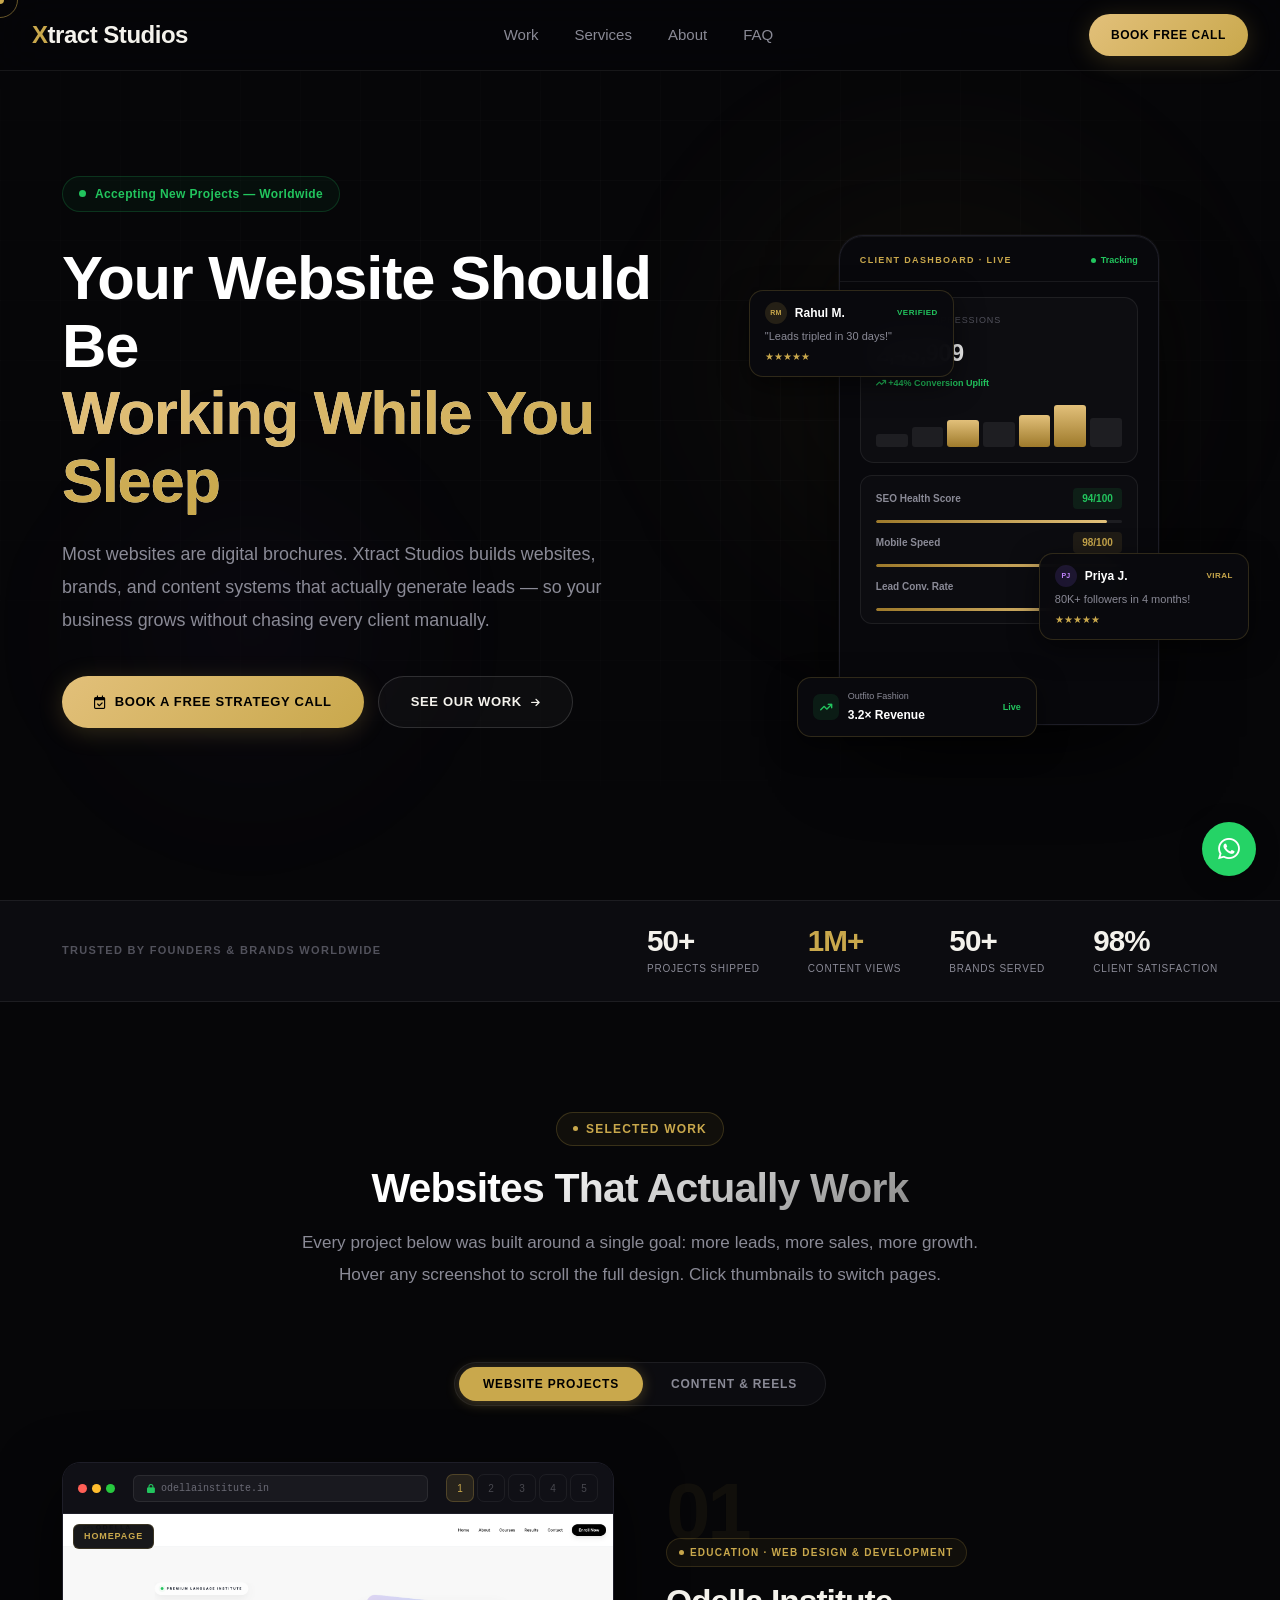
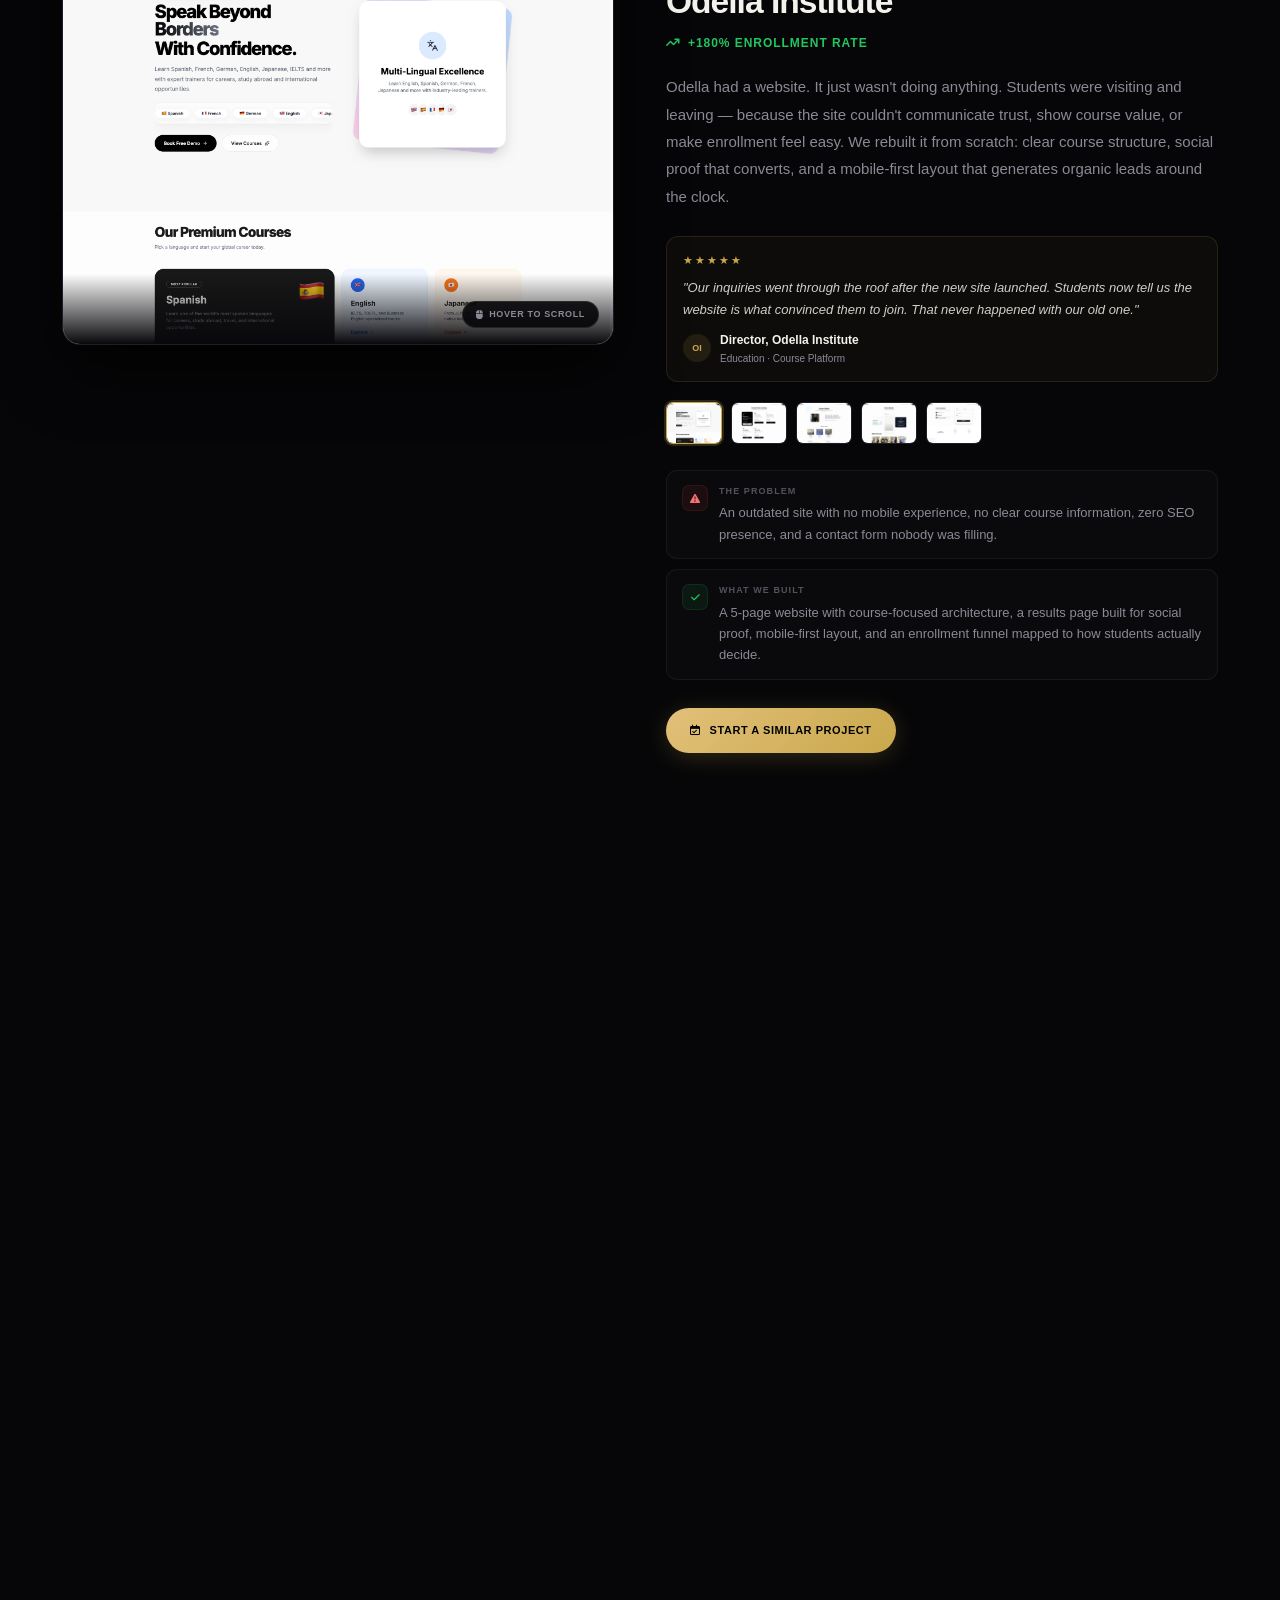
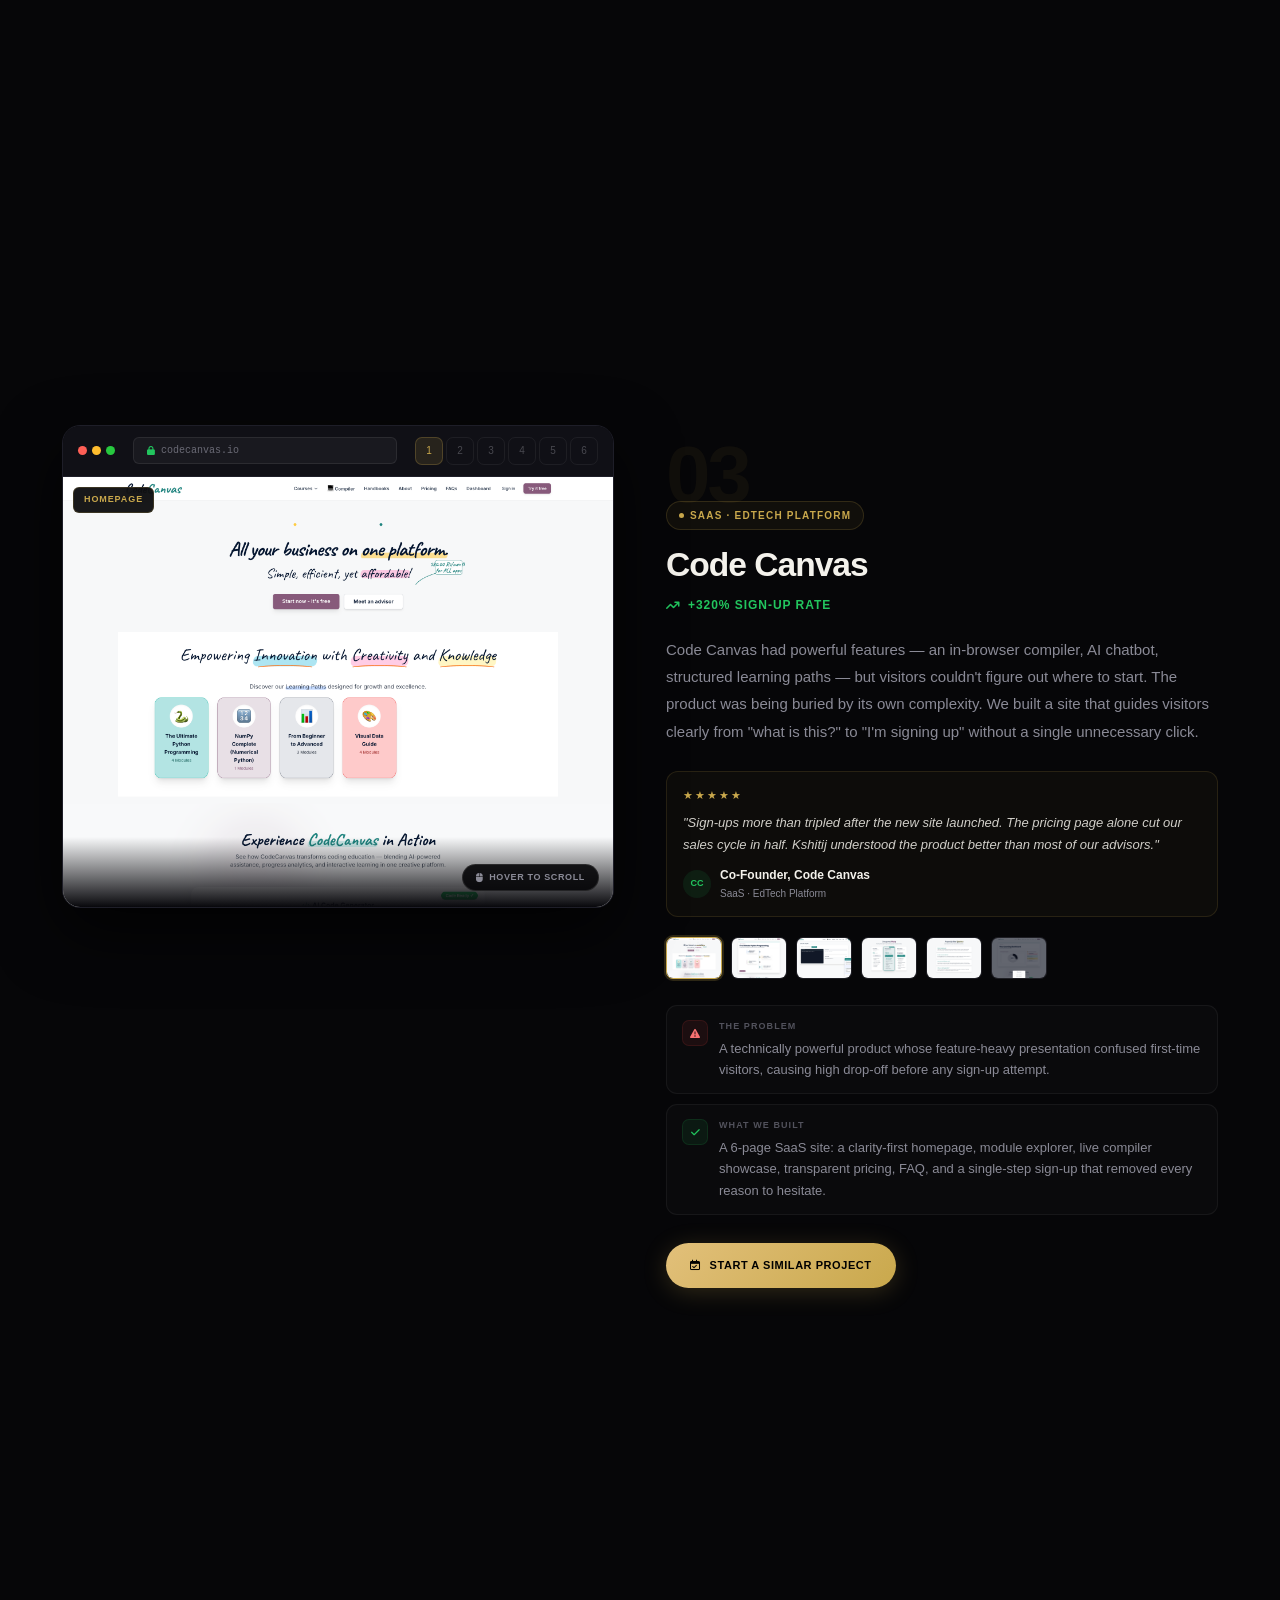
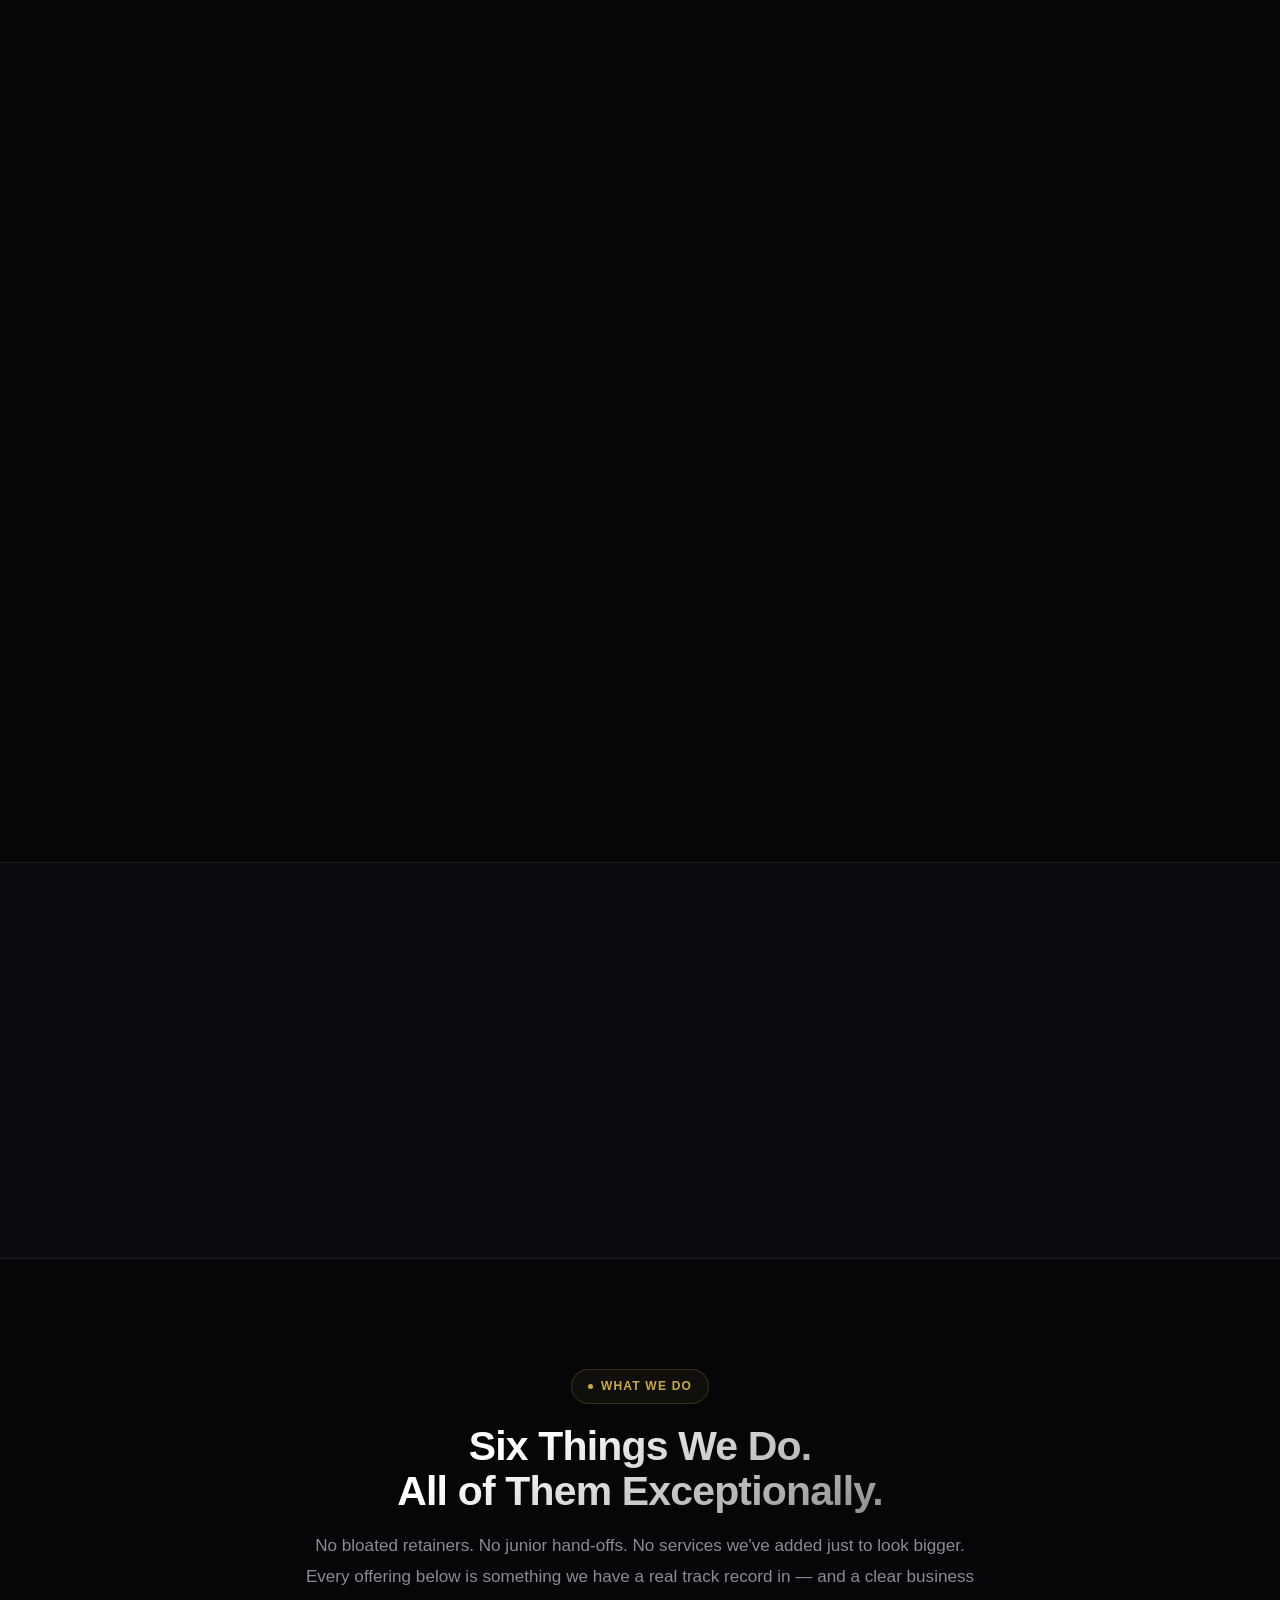
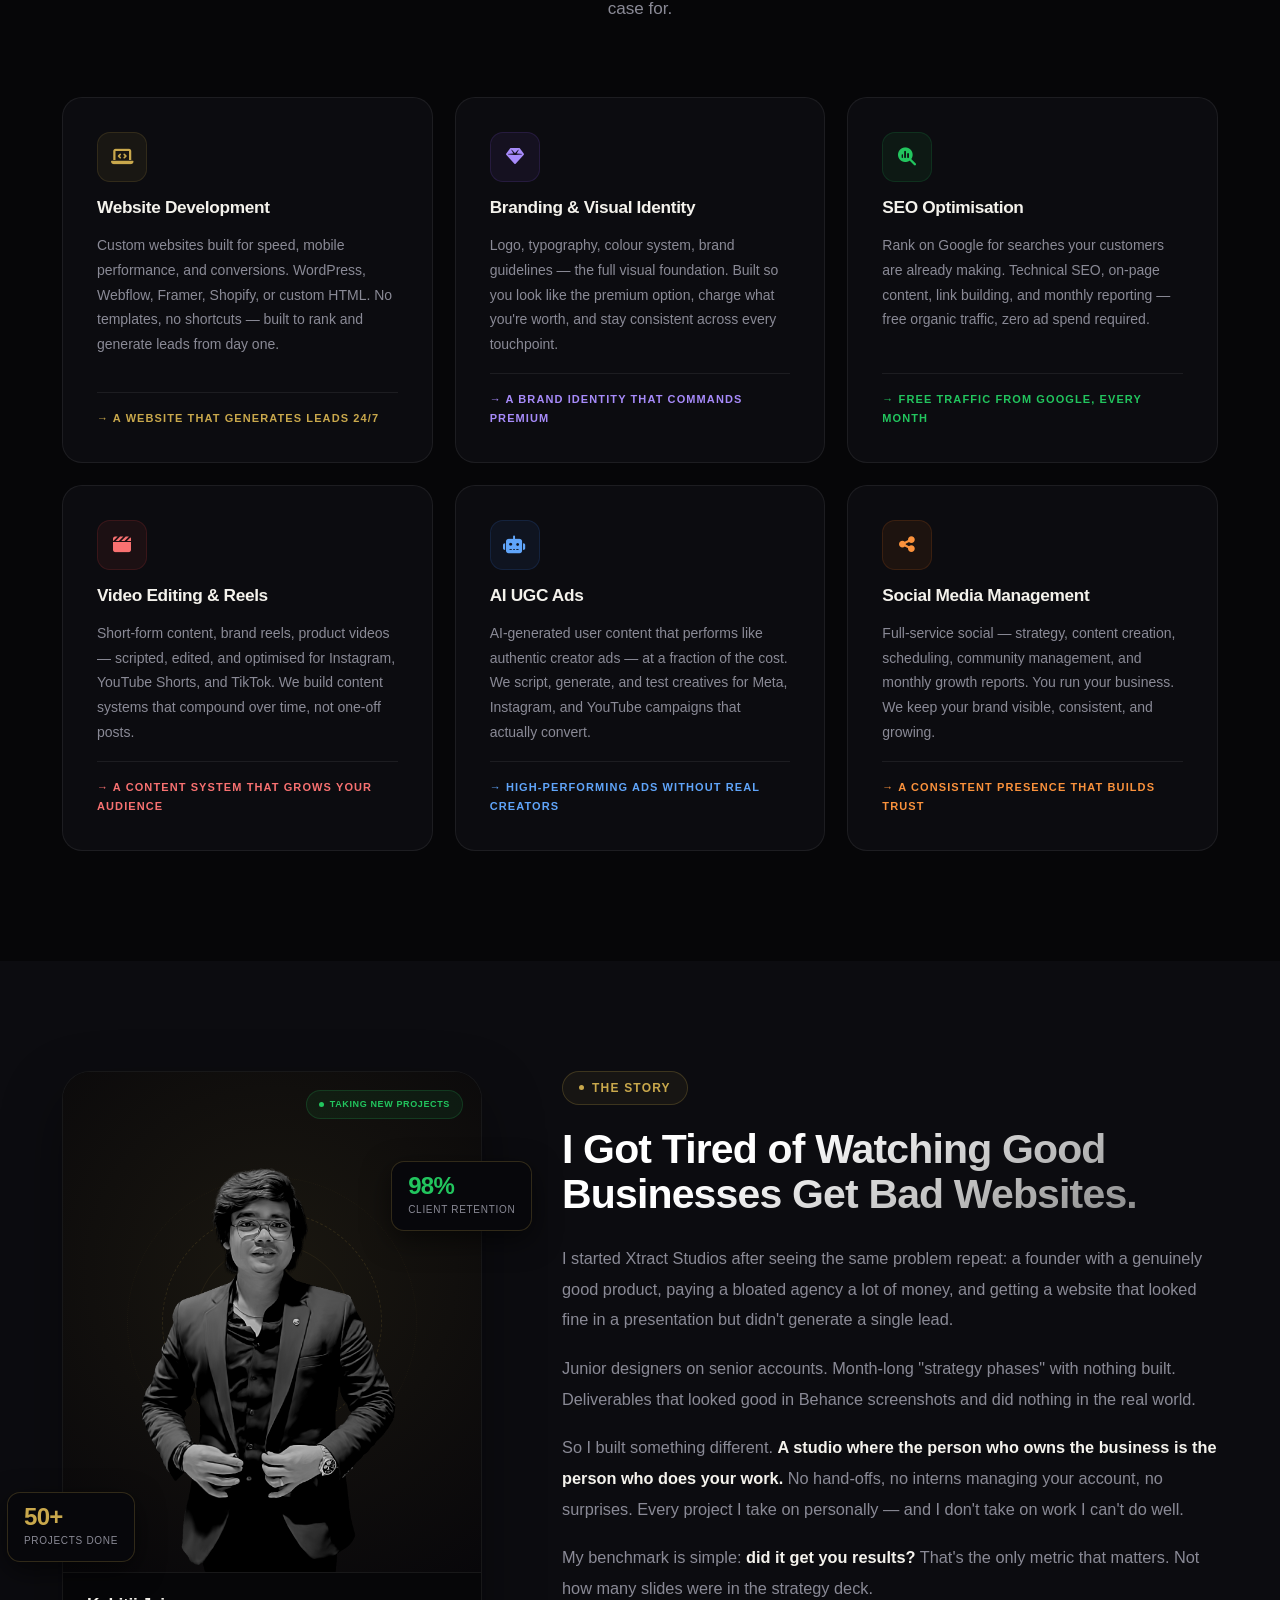
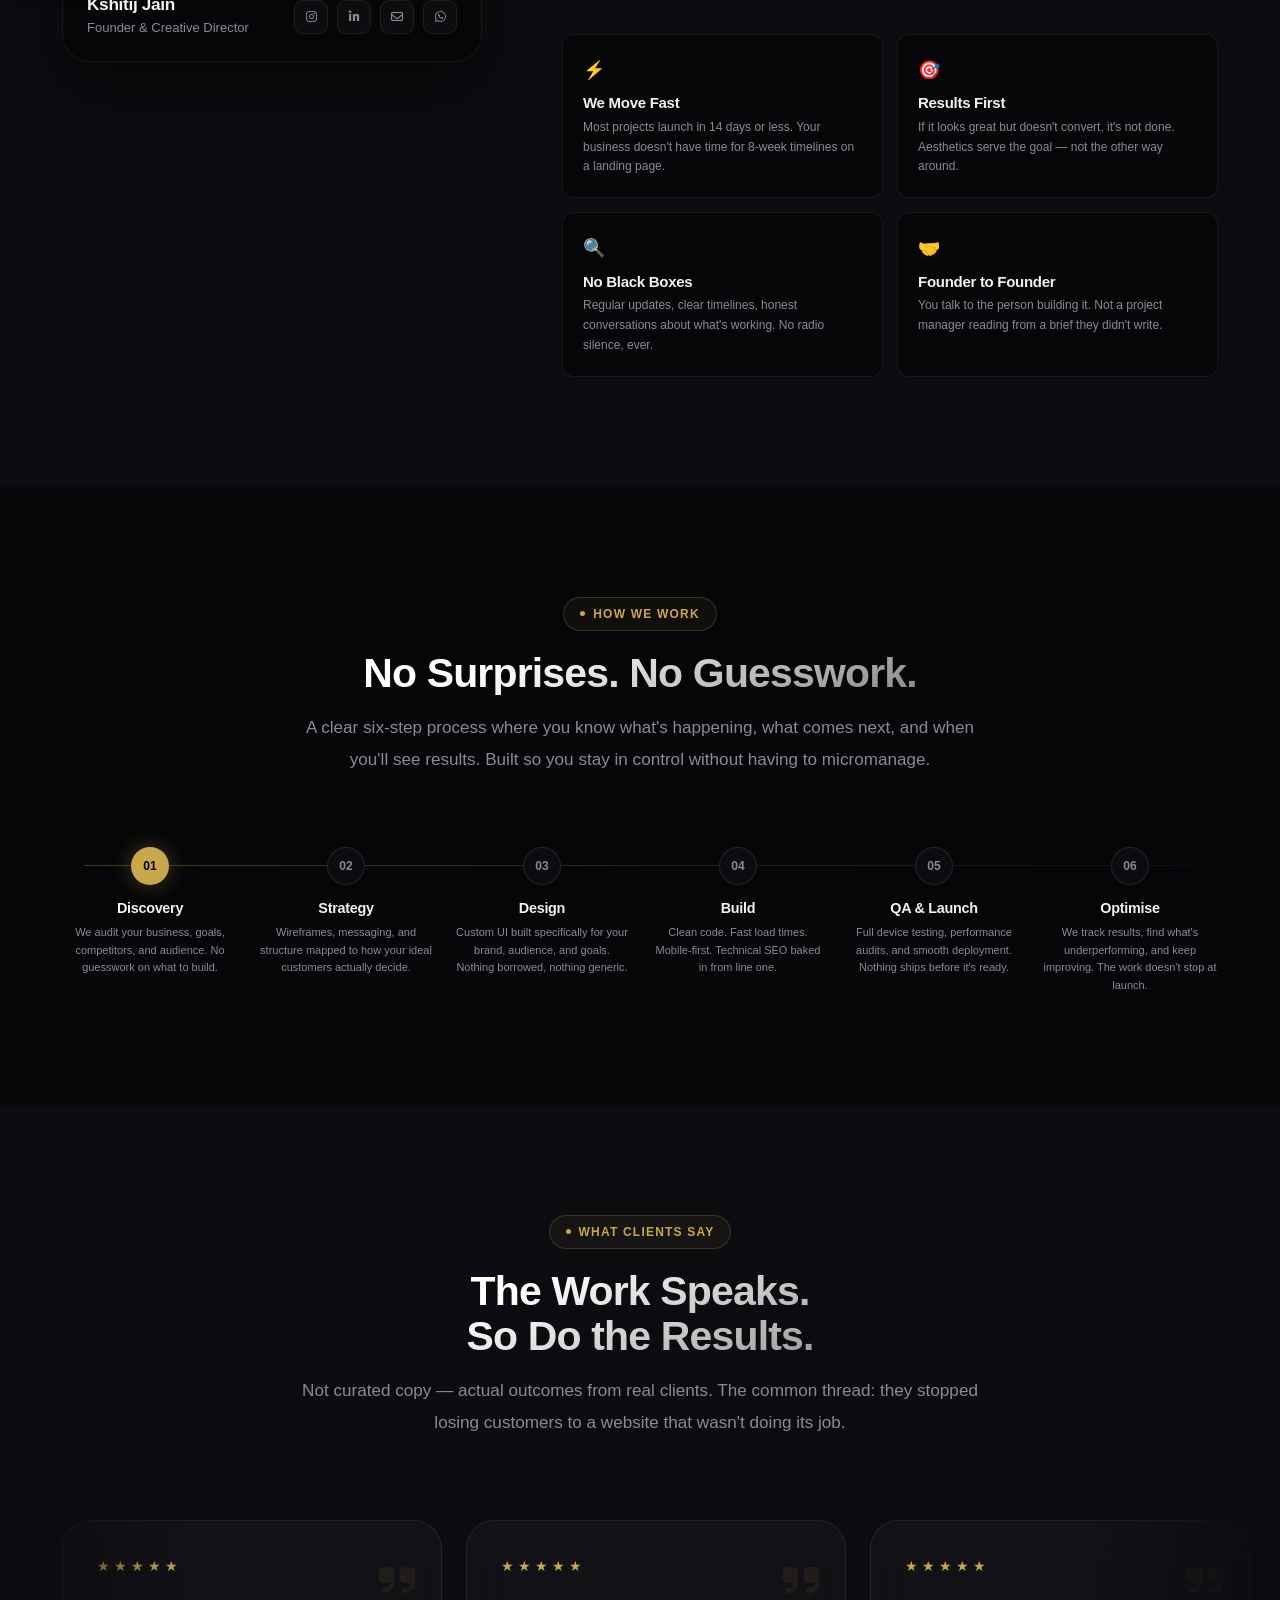
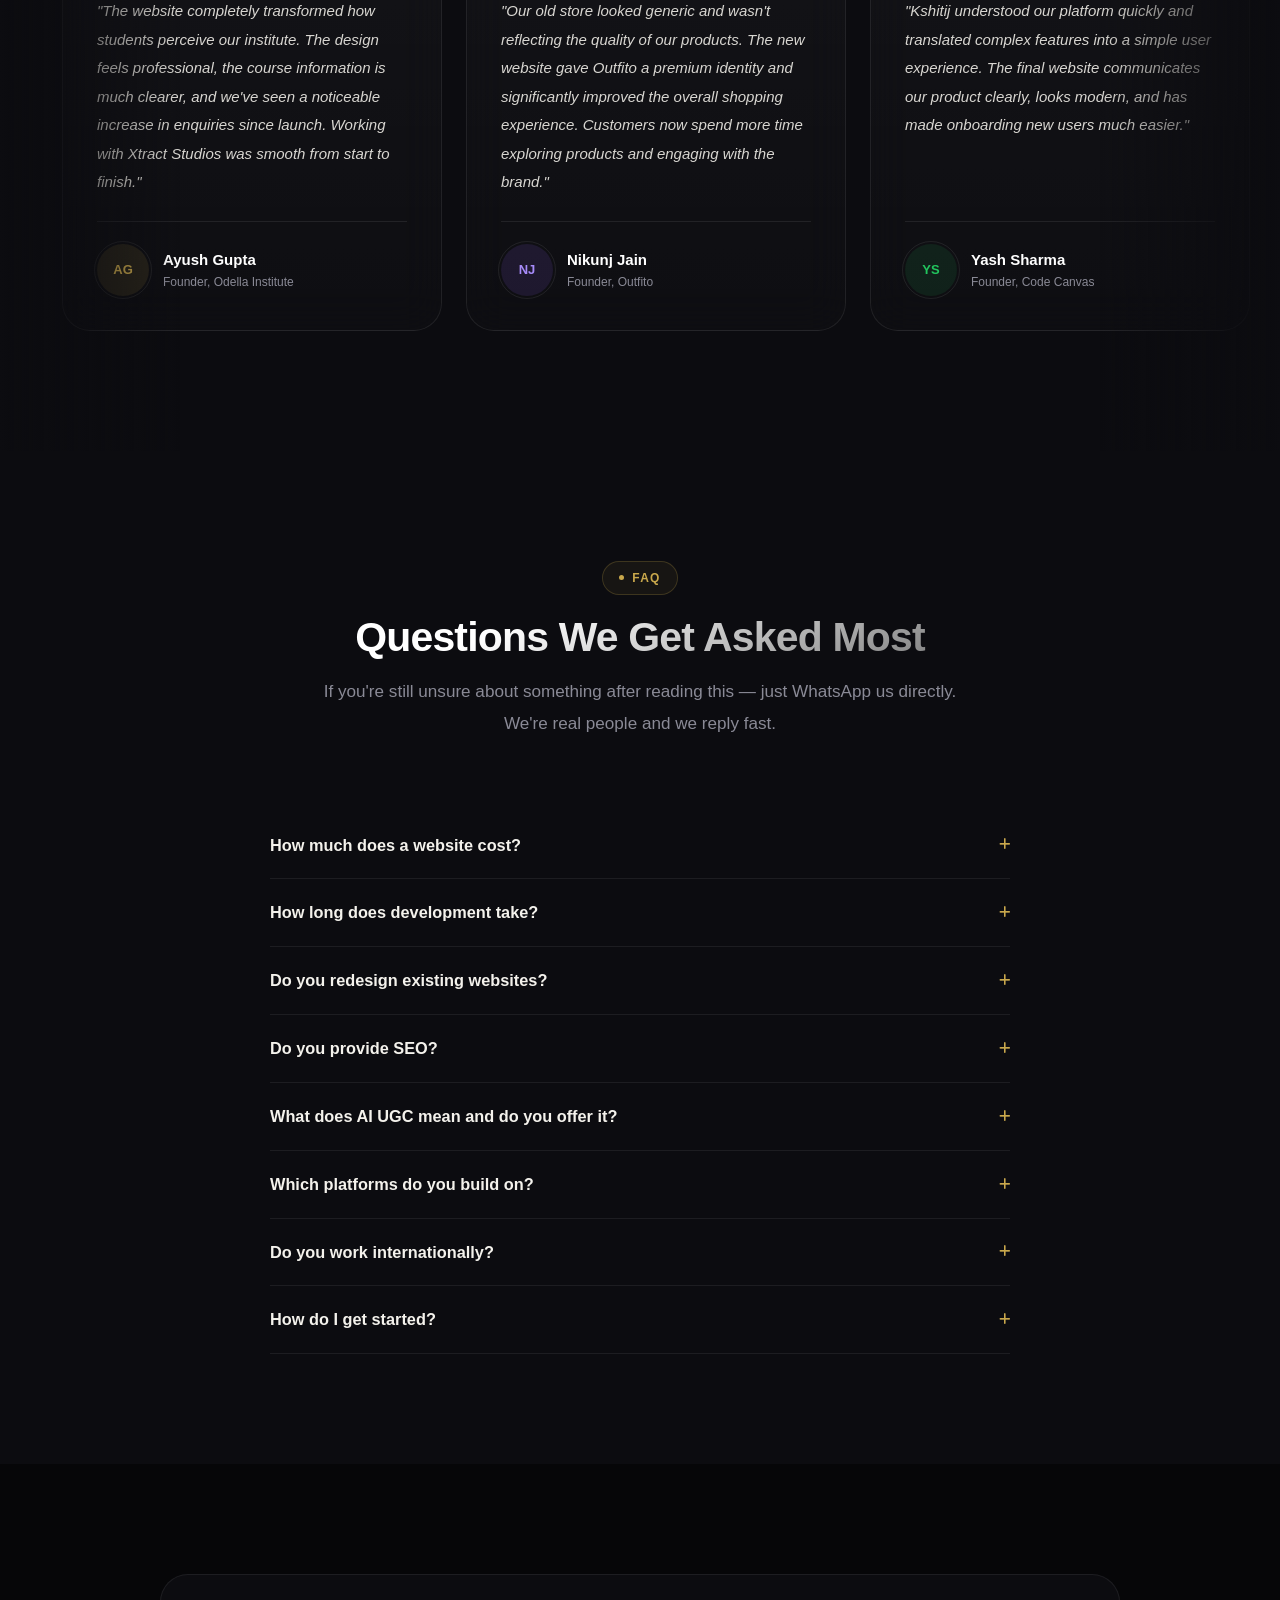
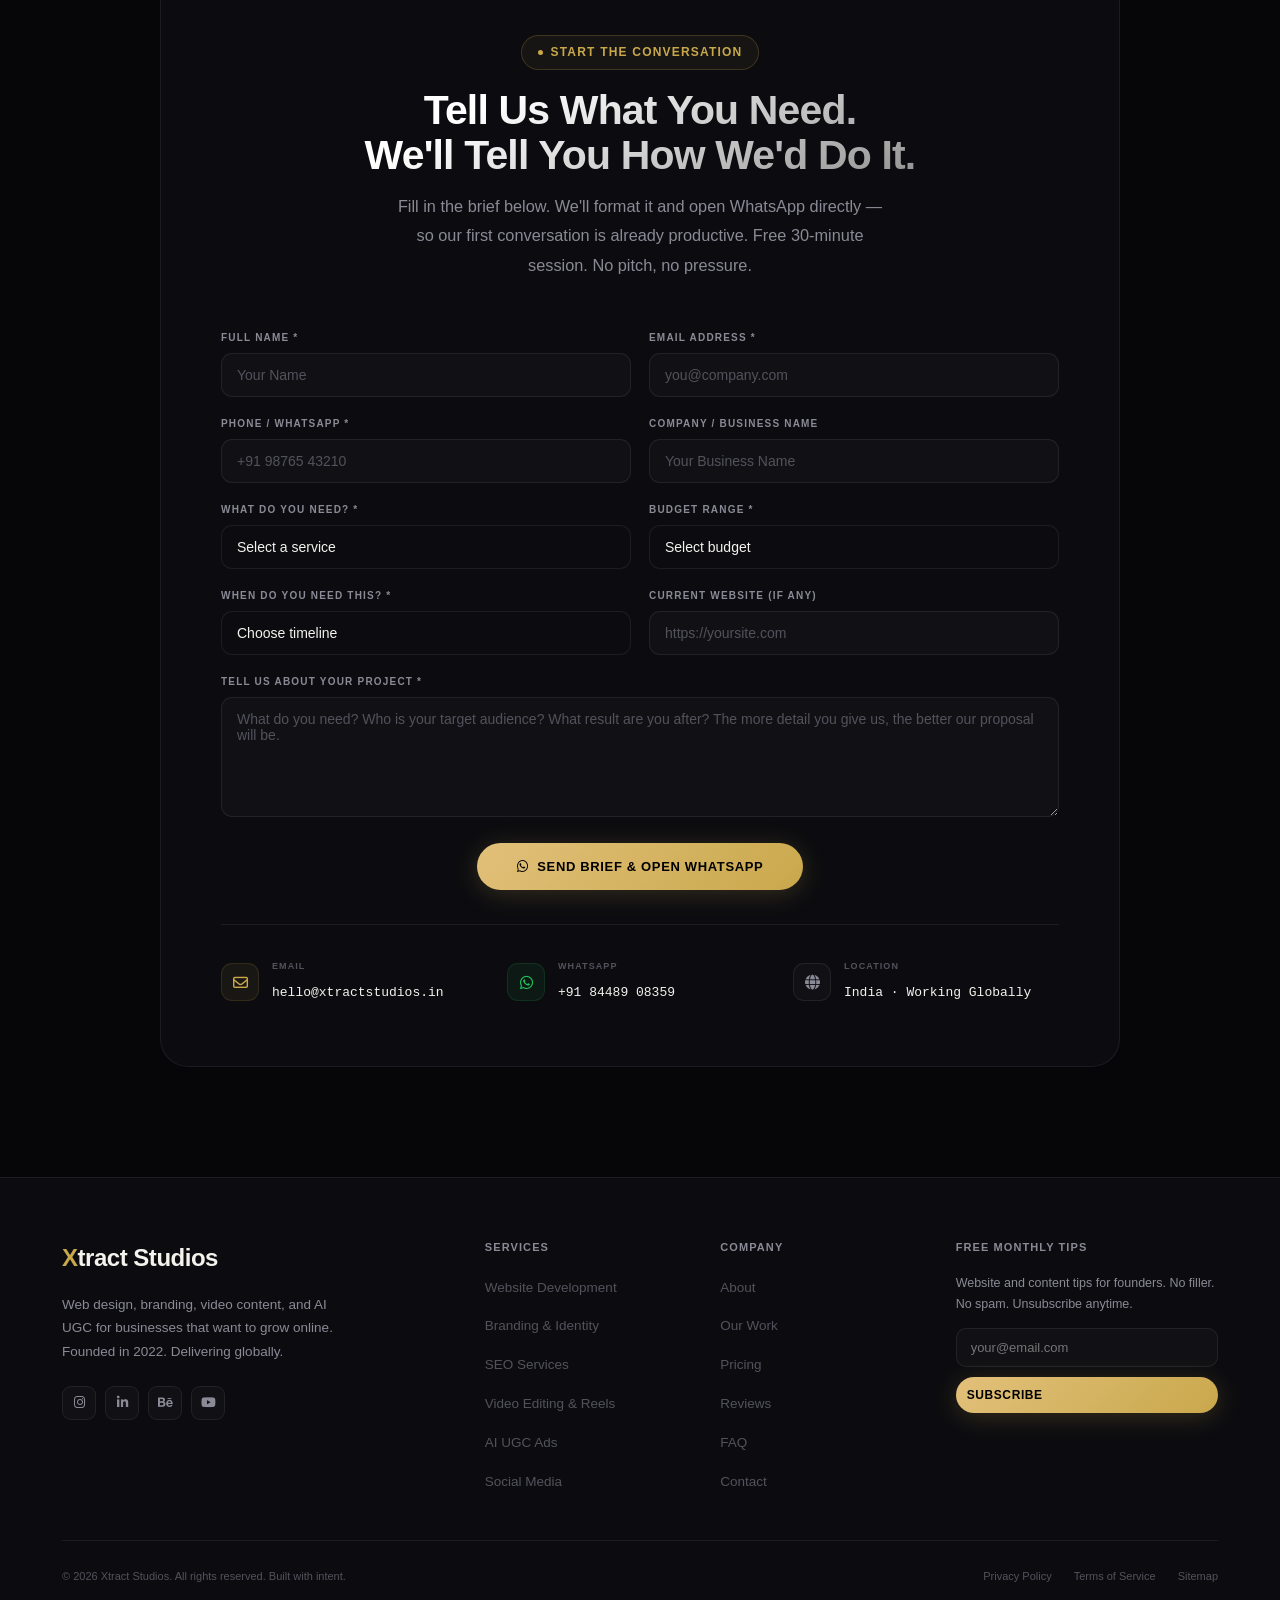
==== commit c29cfc61: "updated" ====
--- a/index.html
+++ b/index.html
@@ -55,7 +55,7 @@
       <ul class="nav-links">
         <li><a href="#portfolio">Work</a></li>
         <li><a href="#services">Services</a></li>
-      
+
         <li><a href="#about">About</a></li>
         <li><a href="#faq">FAQ</a></li>
       </ul>
@@ -647,7 +647,7 @@
           <div class="reel-card" data-cat="product">
             <div class="reel-phone">
               <div class="reel-video-wrap">
-                <video src="assets/videos/d_a_d_a_dfccmp_.mp4" autoplay muted loop playsinline></video>
+                <video src="assets/videos/1779865726140177.mp4" autoplay muted loop playsinline></video>
               </div>
               <div class="reel-overlay">
                 <div class="reel-top">
@@ -673,7 +673,7 @@
           <div class="reel-card" data-cat="personal">
             <div class="reel-phone">
               <div class="reel-video-wrap">
-                <video src="assets/videos/d_a_d_a_dfccmp_.mp4" autoplay muted loop playsinline></video>
+                <video src="assets/videos/1780725583832621.mp4" autoplay muted loop playsinline></video>
               </div>
               <div class="reel-overlay">
                 <div class="reel-top">
@@ -699,7 +699,7 @@
           <div class="reel-card" data-cat="ad">
             <div class="reel-phone">
               <div class="reel-video-wrap">
-                <video src="assets/videos/d_a_d_a_dfccmp_.mp4" autoplay muted loop playsinline></video>
+                <video src="assets/videos/Outfito White Tshirt Ai Ugc.mp4" autoplay muted loop playsinline></video>
               </div>
               <div class="reel-overlay">
                 <div class="reel-top">
@@ -725,7 +725,7 @@
           <div class="reel-card" data-cat="ugc">
             <div class="reel-phone">
               <div class="reel-video-wrap">
-                <video src="assets/videos/d_a_d_a_dfccmp_.mp4" autoplay muted loop playsinline></video>
+                <video src="assets/videos" autoplay muted loop playsinline></video>
               </div>
               <div class="reel-overlay">
                 <div class="reel-top">
@@ -751,7 +751,7 @@
           <div class="reel-card" data-cat="product">
             <div class="reel-phone">
               <div class="reel-video-wrap">
-                <video src="assets/videos/d_a_d_a_dfccmp_.mp4" autoplay muted loop playsinline></video>
+                <video src="assets/videos" autoplay muted loop playsinline></video>
               </div>
               <div class="reel-overlay">
                 <div class="reel-top">
@@ -777,7 +777,7 @@
           <div class="reel-card" data-cat="personal">
             <div class="reel-phone">
               <div class="reel-video-wrap">
-                <video src="assets/videos/d_a_d_a_dfccmp_.mp4" autoplay muted loop playsinline></video>
+                <video src="assets/videos" autoplay muted loop playsinline></video>
               </div>
               <div class="reel-overlay">
                 <div class="reel-top">
@@ -803,7 +803,7 @@
           <div class="reel-card" data-cat="ad">
             <div class="reel-phone">
               <div class="reel-video-wrap">
-                <video src="assets/videos/d_a_d_a_dfccmp_.mp4" autoplay muted loop playsinline></video>
+                <video src="assets/videos" autoplay muted loop playsinline></video>
               </div>
               <div class="reel-overlay">
                 <div class="reel-top">
@@ -825,7 +825,7 @@
             </div>
           </div>
 
-        </div> 
+        </div>
 
 
 
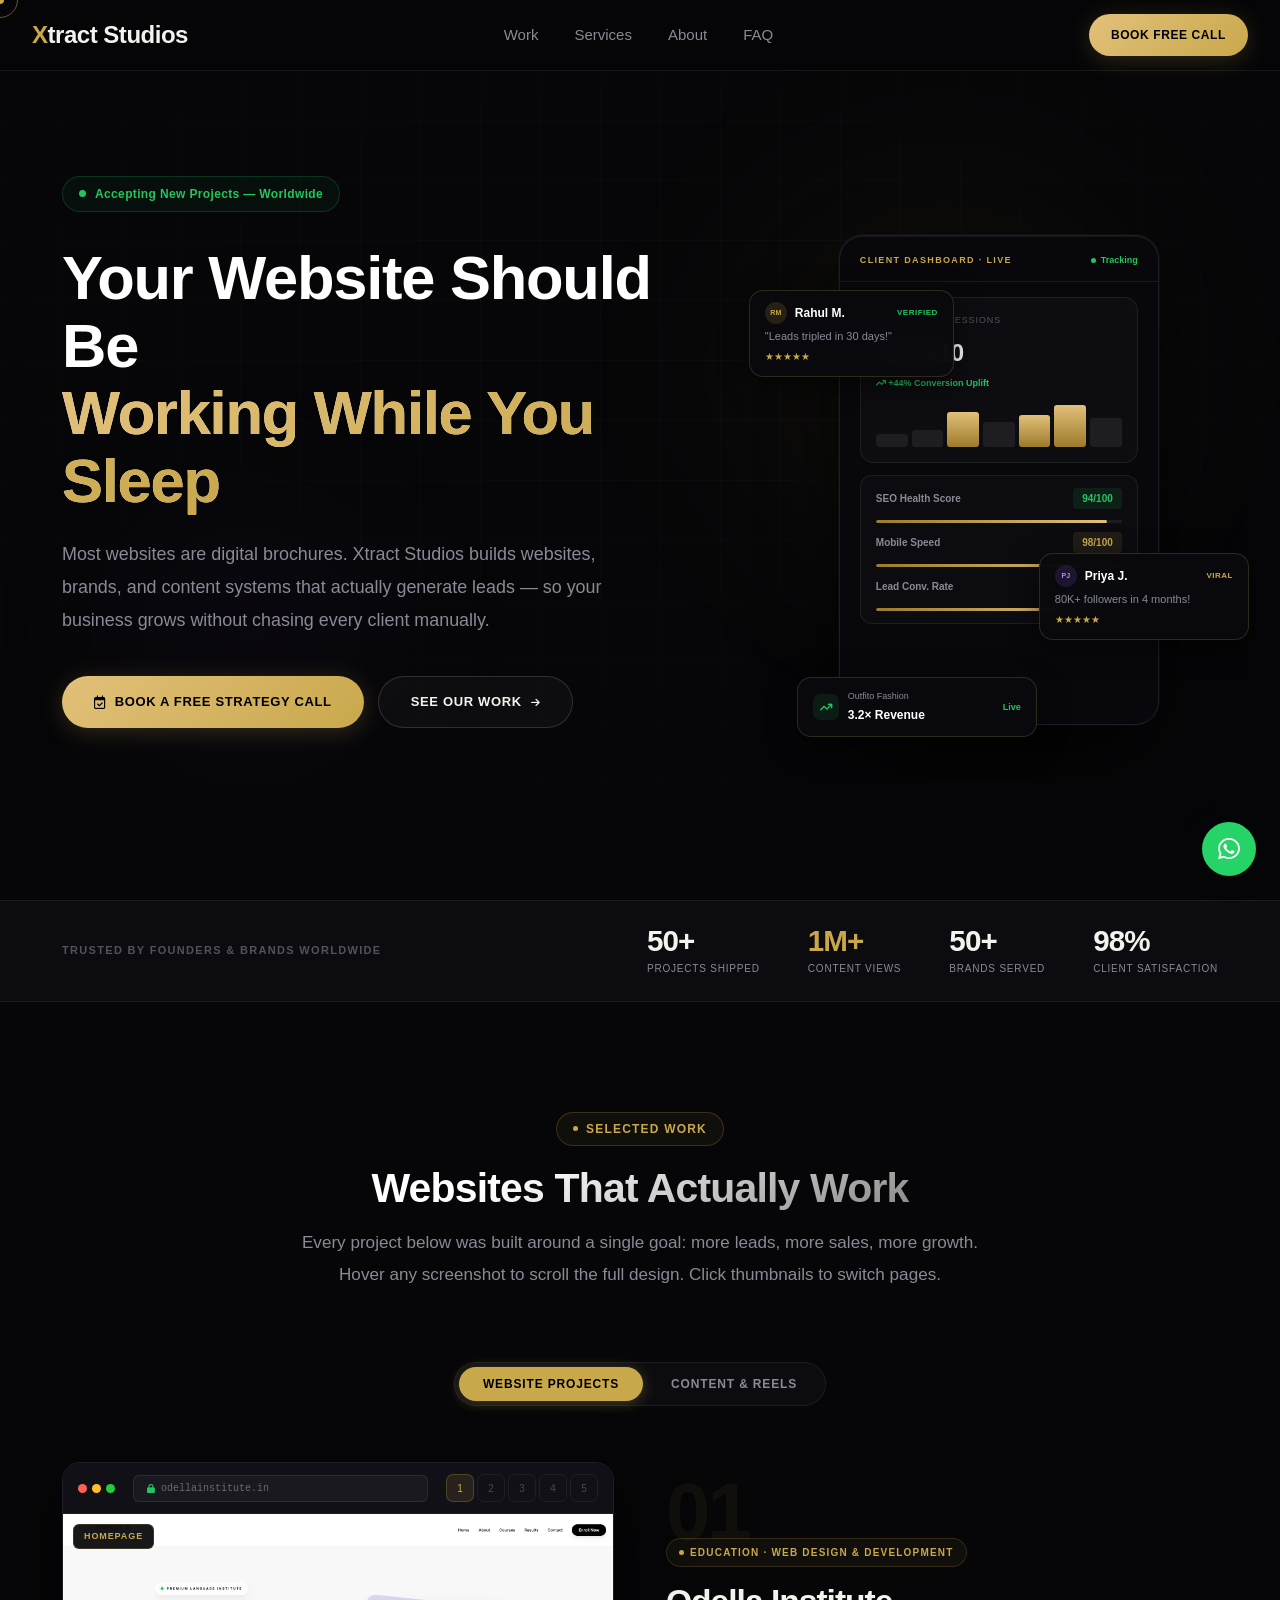
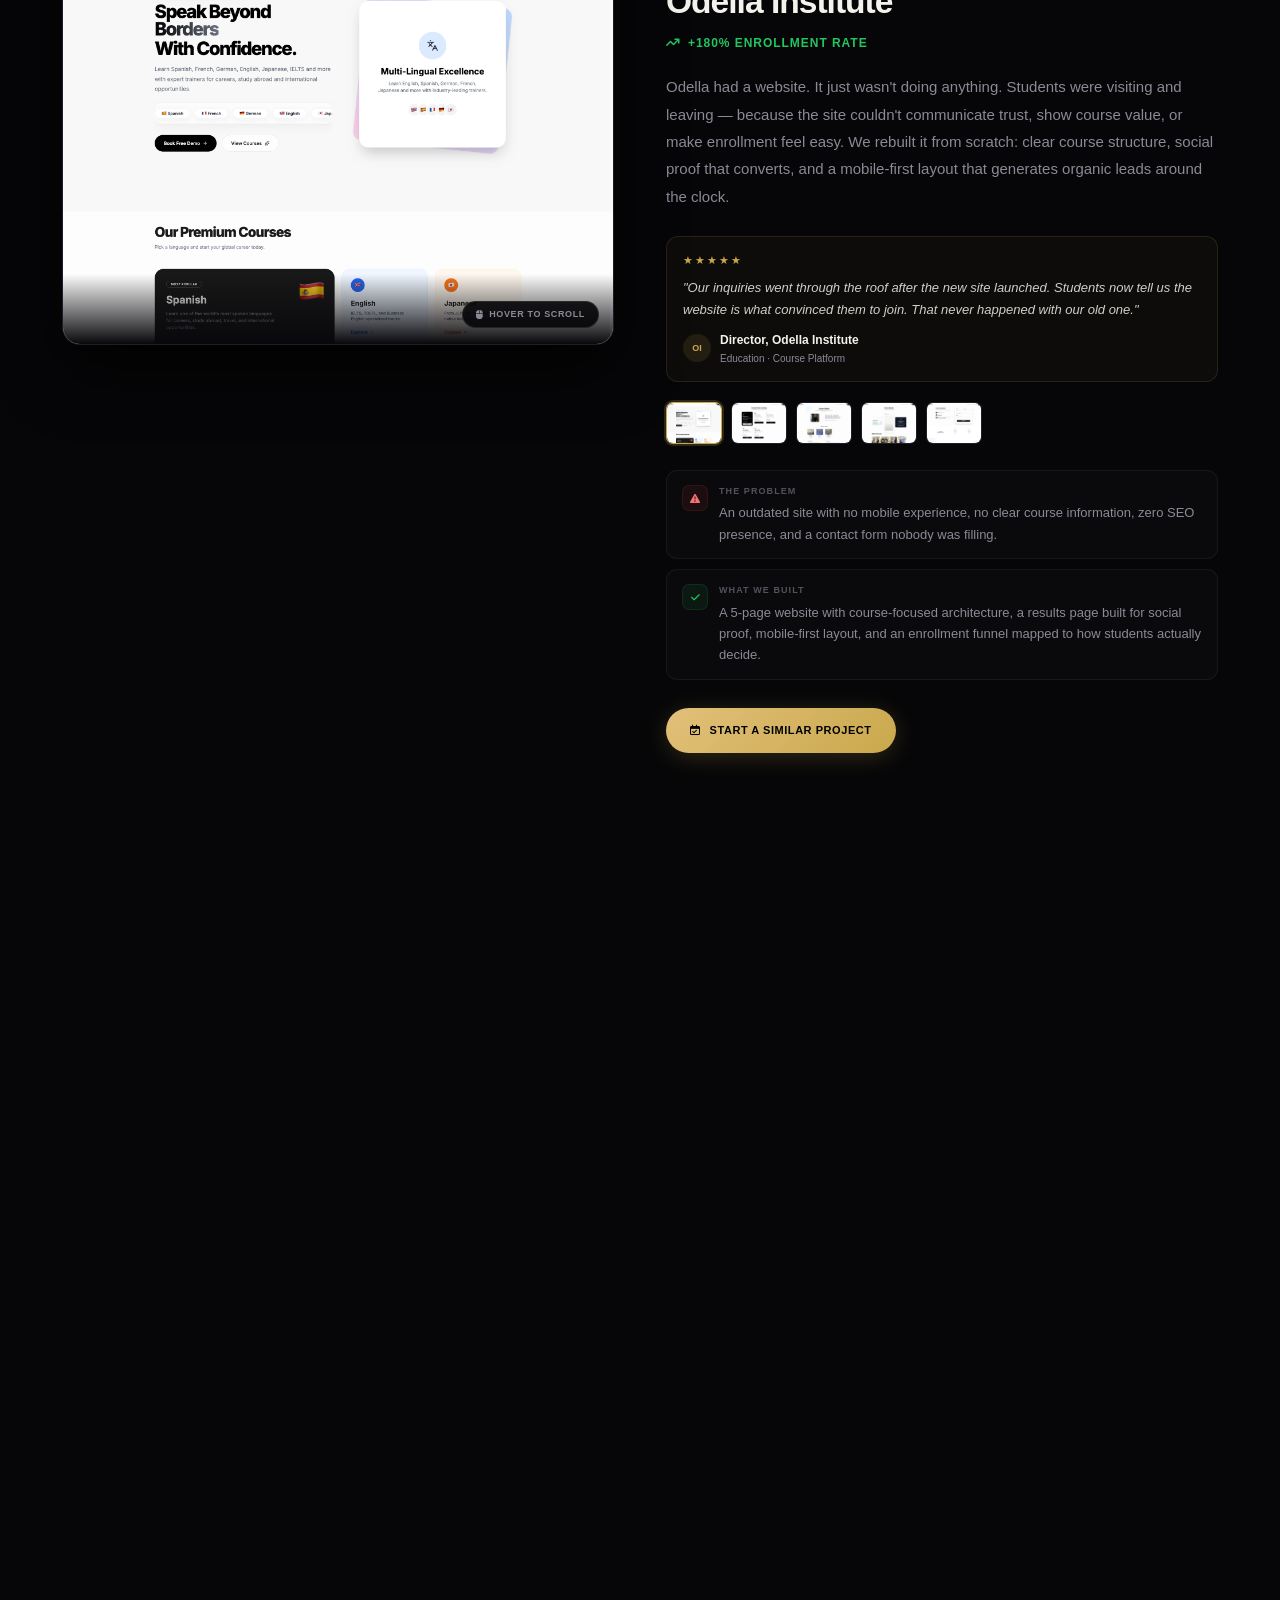
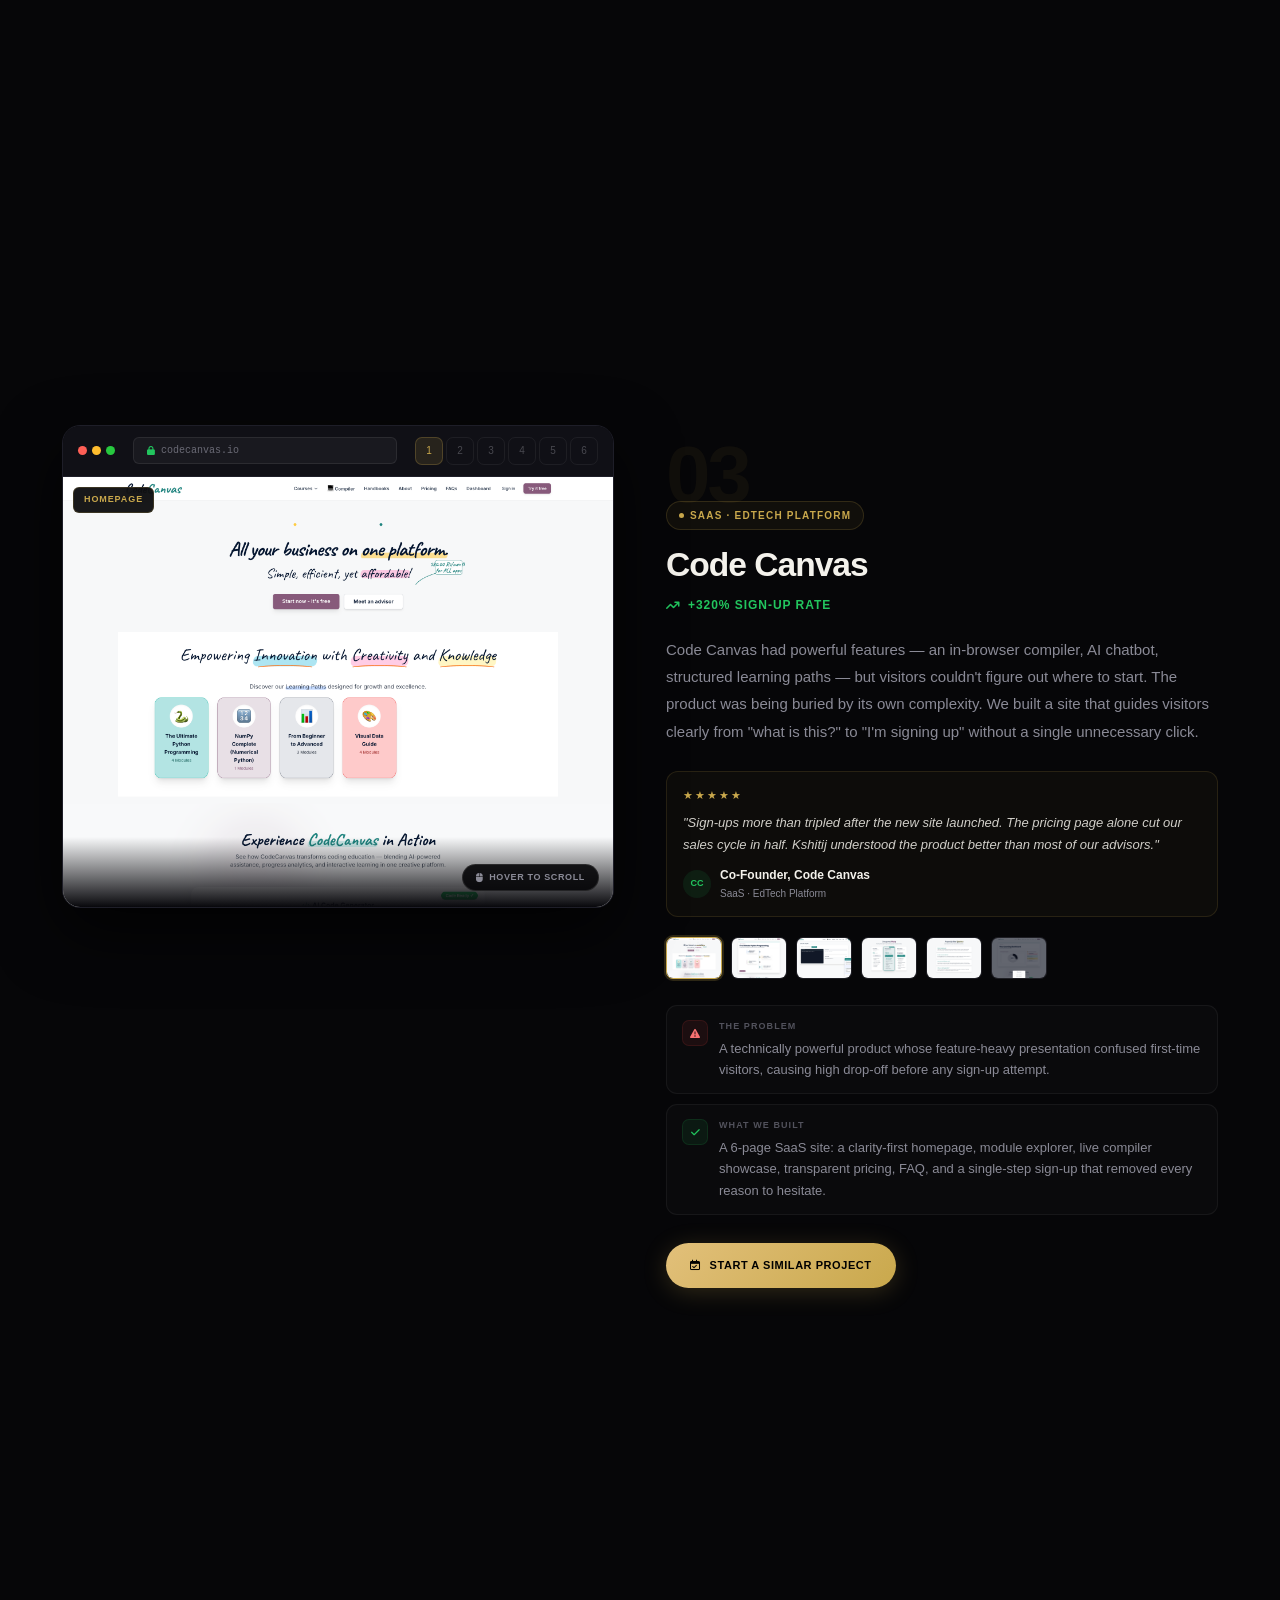
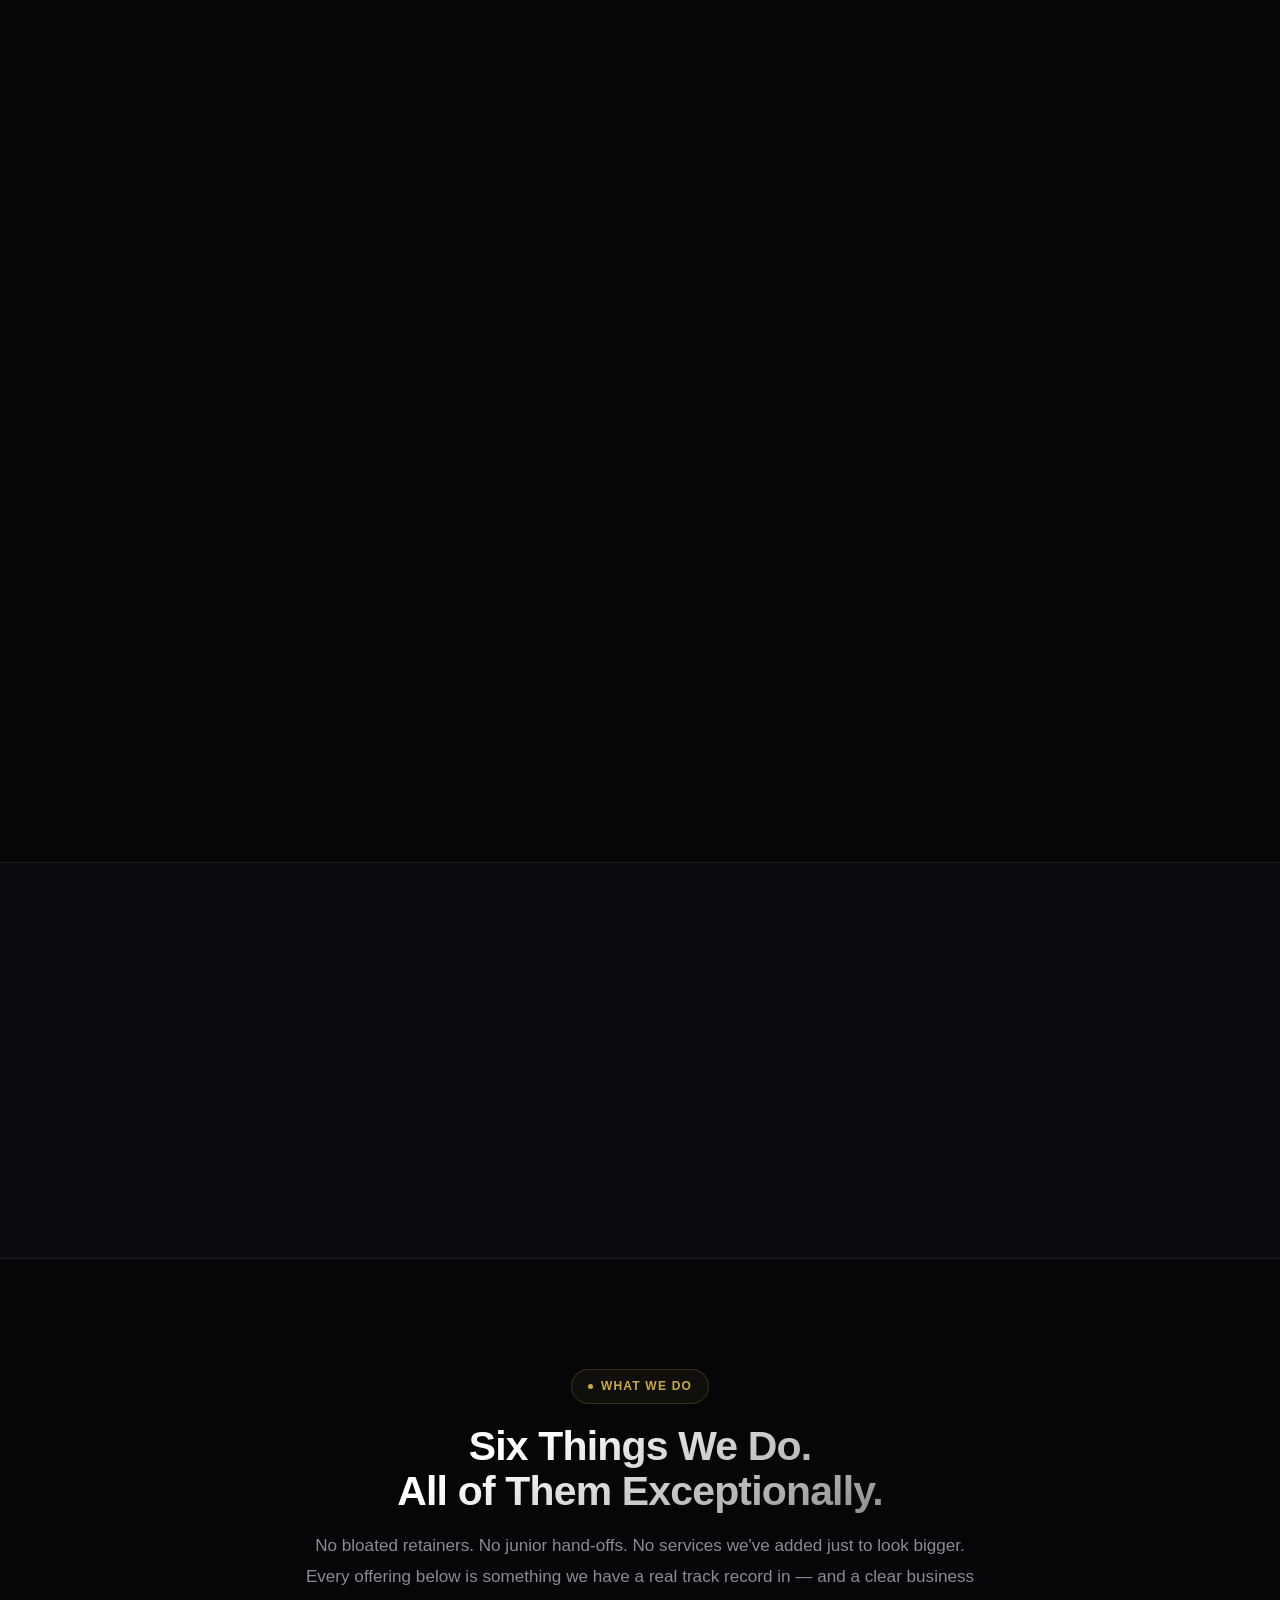
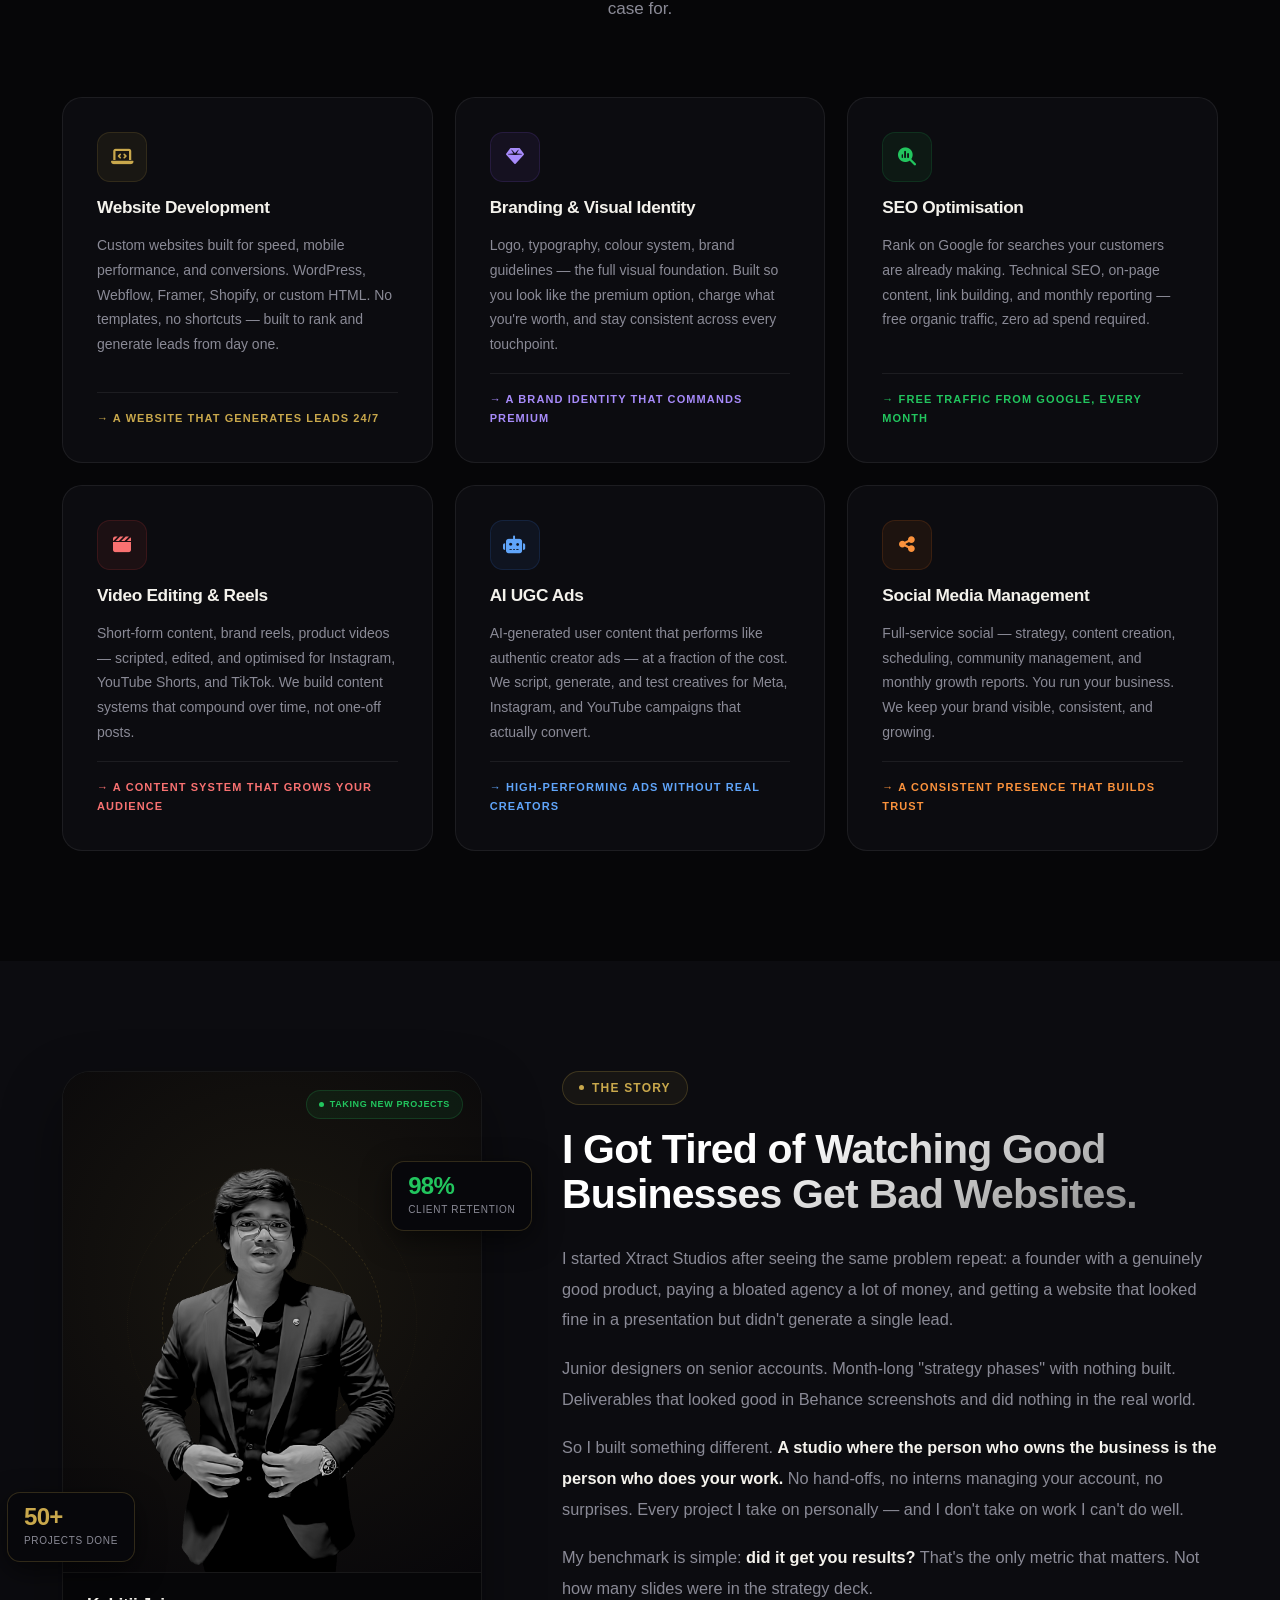
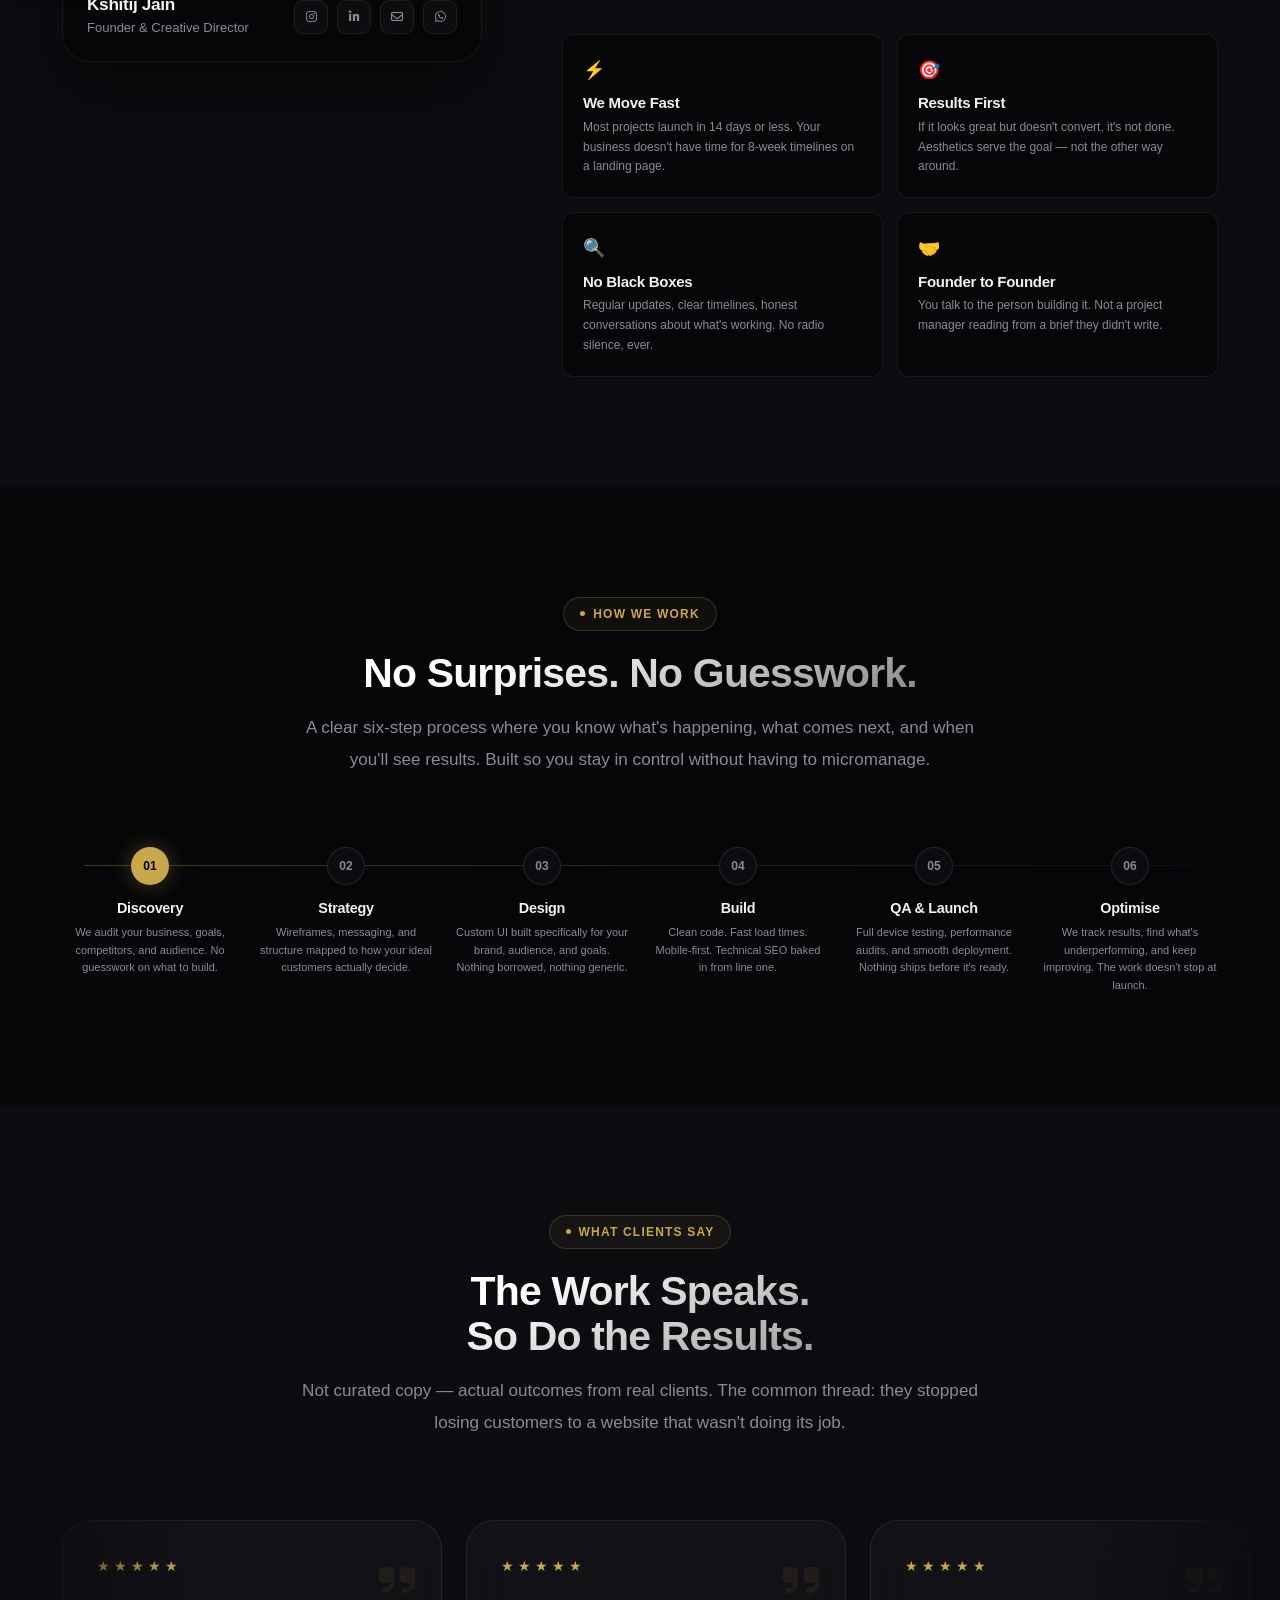
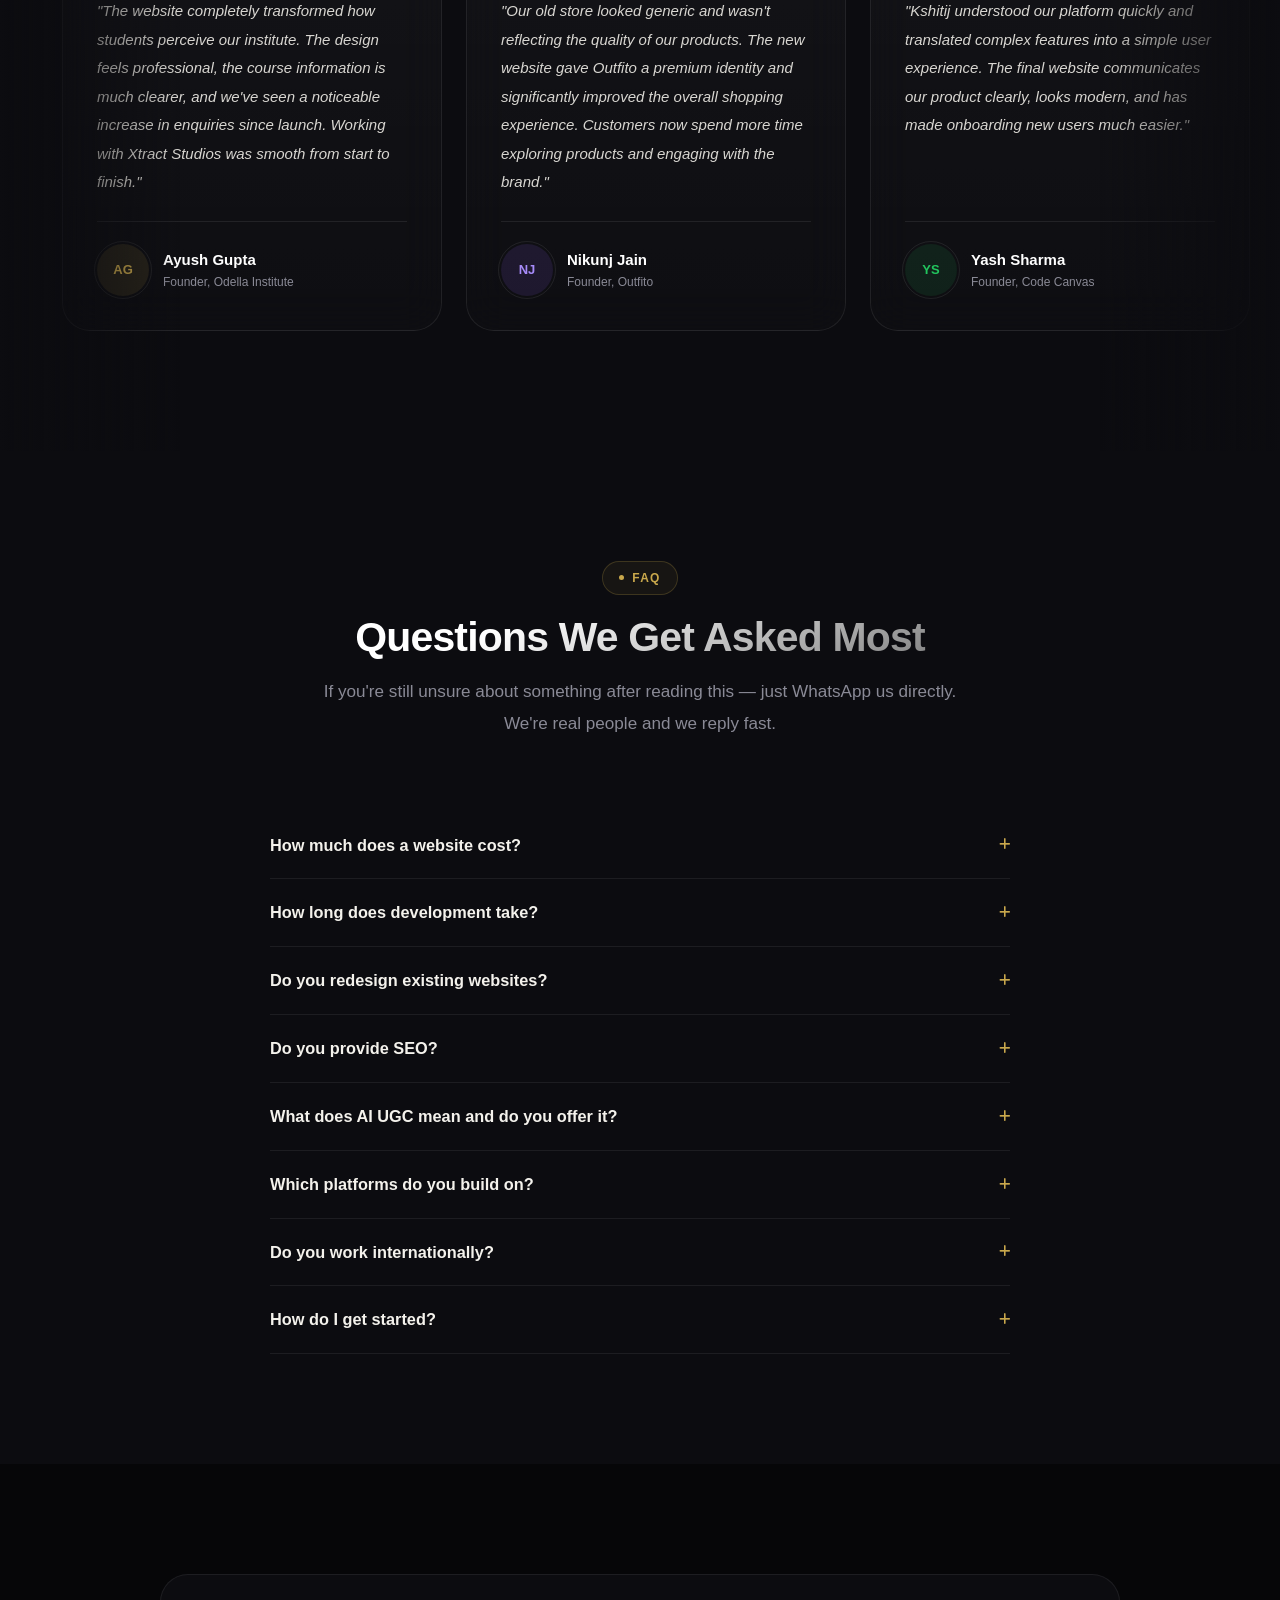
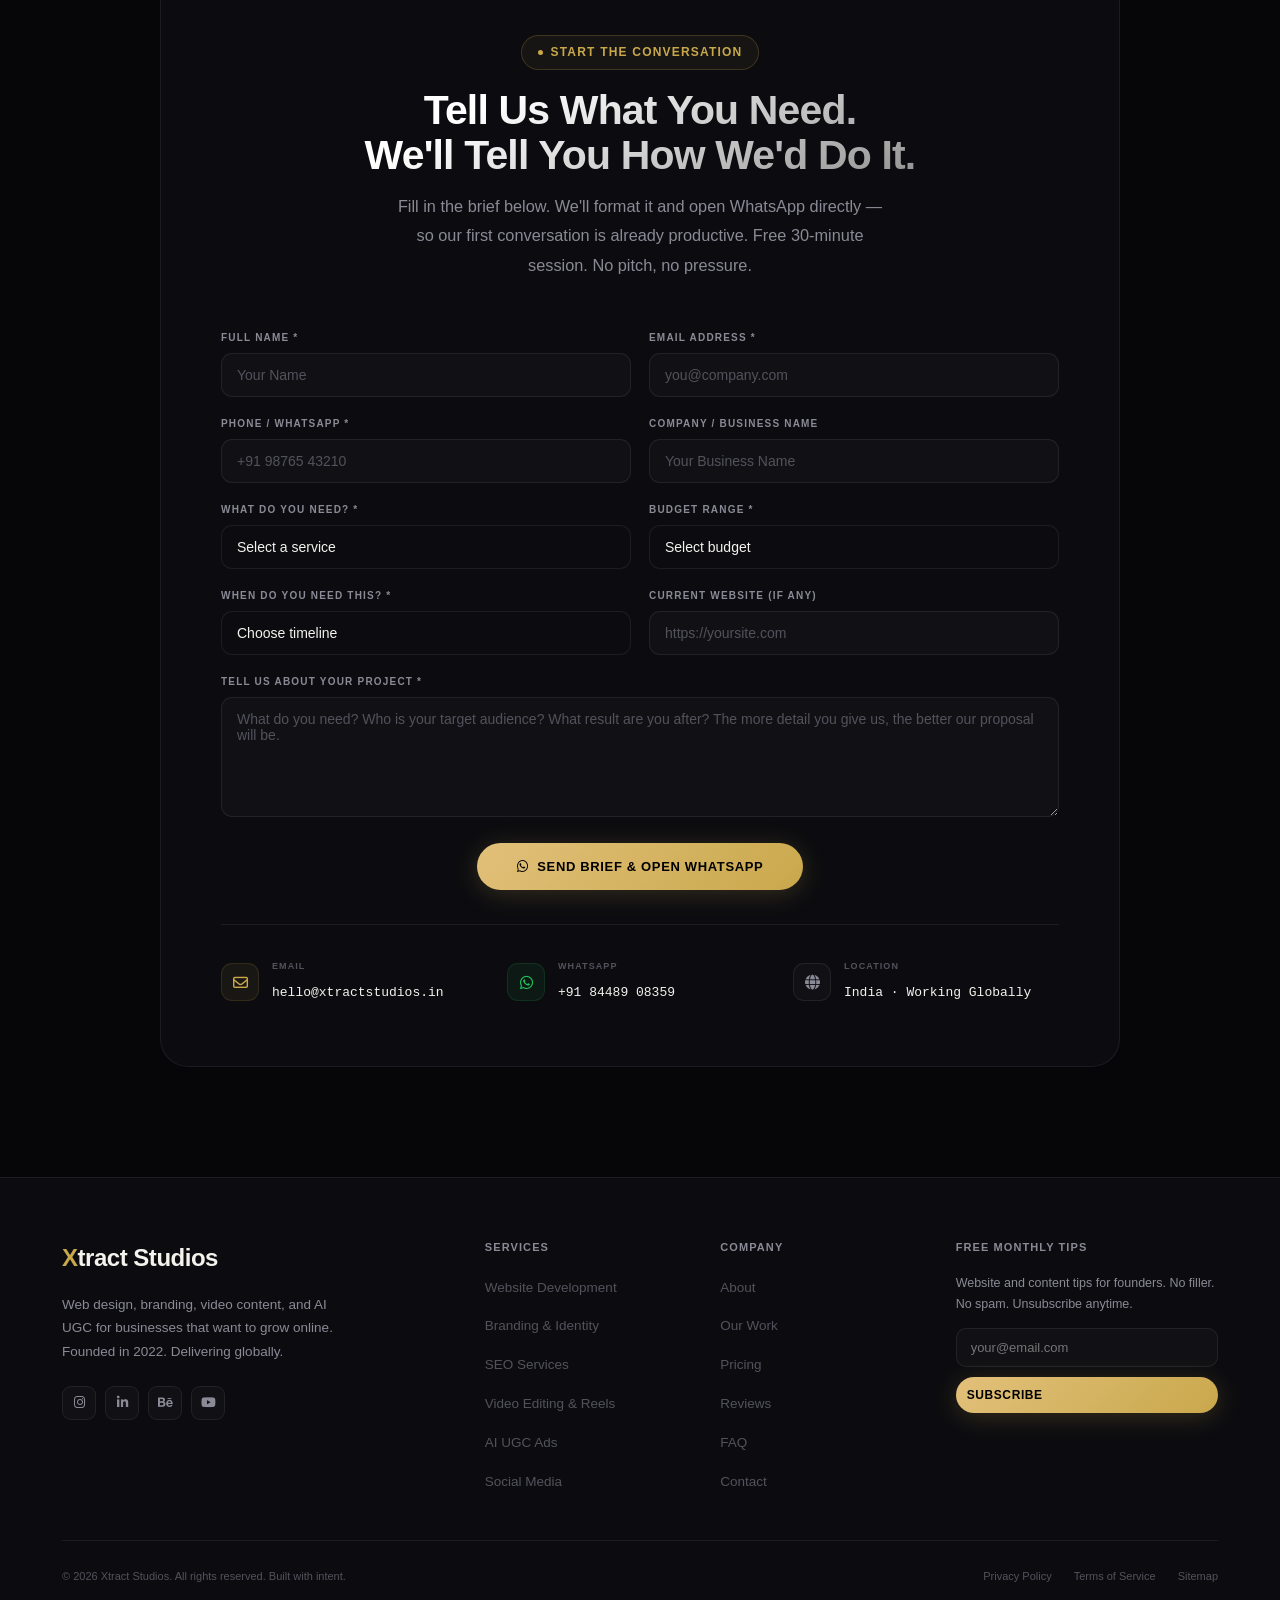
==== commit 6ed531c1: "portfolio updated" ====
--- a/index.html
+++ b/index.html
@@ -620,7 +620,7 @@
 
 
               <div class="reel-video-wrap">
-                <video src="assets/videos/d_a_d_a_dfccmp_.mp4" autoplay muted loop playsinline></video>
+                <video src="assets/videos/1780559396772621.mp4" autoplay muted loop playsinline></video>
               </div>
 
               <div class="reel-overlay">
@@ -721,109 +721,10 @@
             </div>
           </div>
 
-          <!-- UGC Card 2 -->
-          <div class="reel-card" data-cat="ugc">
-            <div class="reel-phone">
-              <div class="reel-video-wrap">
-                <video src="assets/videos" autoplay muted loop playsinline></video>
-              </div>
-              <div class="reel-overlay">
-                <div class="reel-top">
-                  <span class="reel-rec">Live</span>
-                  <span class="reel-type-badge rb-ugc">AI Review</span>
-                </div>
-                <div class="reel-bottom">
-                  <p class="reel-title-txt">Honest Review: This app changed how I run my business</p>
-                  <div class="reel-stats">
-                    <span class="reel-stat"><i class="fa-solid fa-play"></i> 1.1M</span>
-                    <span class="reel-stat"><i class="fa-solid fa-heart"></i> 78K</span>
-                  </div>
-                </div>
-              </div>
-            </div>
-            <div class="reel-info-box">
-              <h3>App Review AI UGC</h3>
-              <p>AI creator-led reviews optimised for Instagram Reels and YouTube Shorts.</p>
-            </div>
-          </div>
-
-          <!-- Product Card 2 -->
-          <div class="reel-card" data-cat="product">
-            <div class="reel-phone">
-              <div class="reel-video-wrap">
-                <video src="assets/videos" autoplay muted loop playsinline></video>
-              </div>
-              <div class="reel-overlay">
-                <div class="reel-top">
-                  <span class="reel-rec">Live</span>
-                  <span class="reel-type-badge rb-product">Product Video</span>
-                </div>
-                <div class="reel-bottom">
-                  <p class="reel-title-txt">Luxury Candle — Slow Motion Product Reveal</p>
-                  <div class="reel-stats">
-                    <span class="reel-stat"><i class="fa-solid fa-play"></i> 2.1M</span>
-                    <span class="reel-stat"><i class="fa-solid fa-heart"></i> 110K</span>
-                  </div>
-                </div>
-              </div>
-            </div>
-            <div class="reel-info-box">
-              <h3>Luxury Brand Product Video</h3>
-              <p>Slow-motion, atmospheric product reels that create desire and drive purchase intent.</p>
-            </div>
-          </div>
-
-          <!-- Brand Reel Card 2 -->
-          <div class="reel-card" data-cat="personal">
-            <div class="reel-phone">
-              <div class="reel-video-wrap">
-                <video src="assets/videos" autoplay muted loop playsinline></video>
-              </div>
-              <div class="reel-overlay">
-                <div class="reel-top">
-                  <span class="reel-rec">Live</span>
-                  <span class="reel-type-badge rb-personal">Executive Reel</span>
-                </div>
-                <div class="reel-bottom">
-                  <p class="reel-title-txt">The Decision I Almost Didn't Make — ₹10 Crore Later</p>
-                  <div class="reel-stats">
-                    <span class="reel-stat"><i class="fa-solid fa-play"></i> 1.5M</span>
-                    <span class="reel-stat"><i class="fa-solid fa-heart"></i> 89K</span>
-                  </div>
-                </div>
-              </div>
-            </div>
-            <div class="reel-info-box">
-              <h3>Executive Brand Storytelling</h3>
-              <p>High-retention narrative reels for founders building authority on LinkedIn &amp; Instagram.</p>
-            </div>
-          </div>
-
-          <!-- Paid Ad Card 2 -->
-          <div class="reel-card" data-cat="ad">
-            <div class="reel-phone">
-              <div class="reel-video-wrap">
-                <video src="assets/videos" autoplay muted loop playsinline></video>
-              </div>
-              <div class="reel-overlay">
-                <div class="reel-top">
-                  <span class="reel-rec">Live</span>
-                  <span class="reel-type-badge rb-ad">Meta Ad</span>
-                </div>
-                <div class="reel-bottom">
-                  <p class="reel-title-txt">Free Website Audit — Limited Slots Available</p>
-                  <div class="reel-stats">
-                    <span class="reel-stat"><i class="fa-solid fa-play"></i> 620K</span>
-                    <span class="reel-stat"><i class="fa-solid fa-heart"></i> 34K</span>
-                  </div>
-                </div>
-              </div>
-            </div>
-            <div class="reel-info-box">
-              <h3>Meta / Instagram Ad Creative</h3>
-              <p>Short-form paid creatives with pattern-interrupting hooks and CTA overlays built to convert.</p>
-            </div>
-          </div>
+          
+
+          
+          
 
         </div>
 
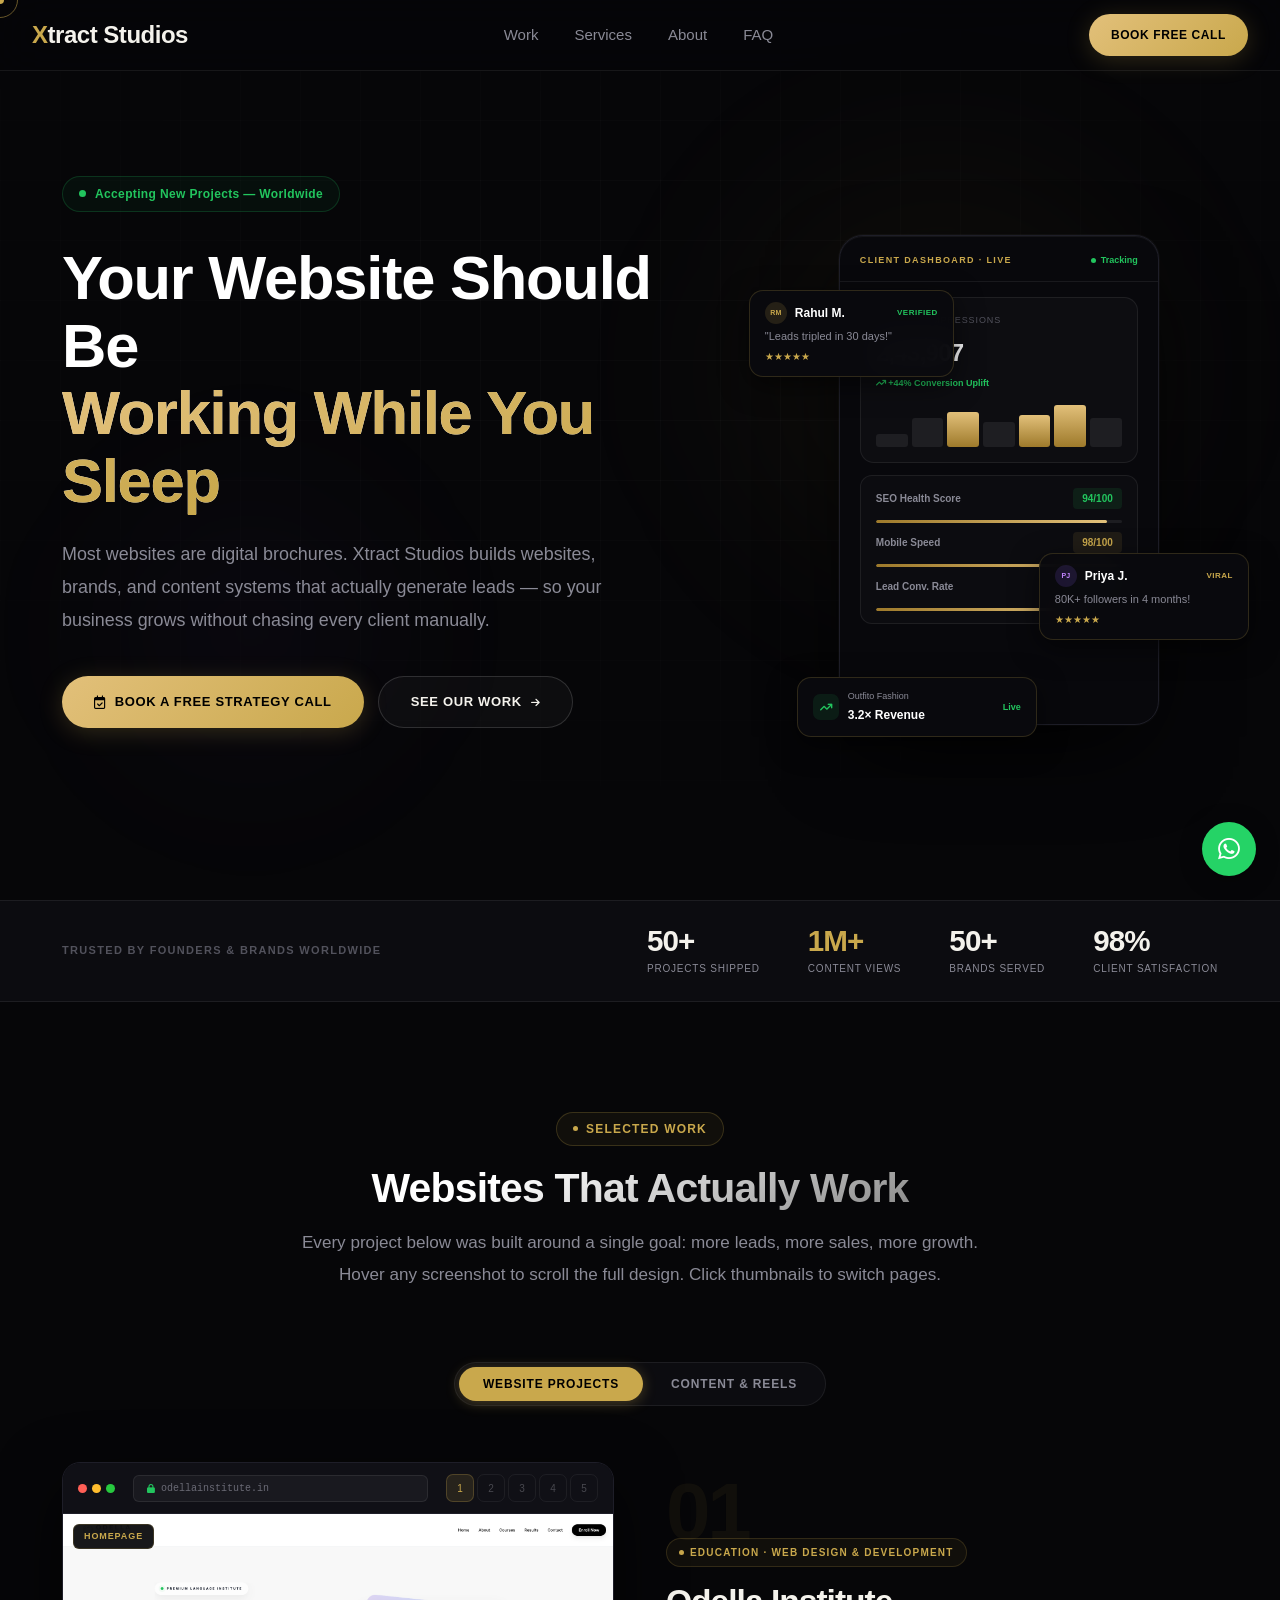
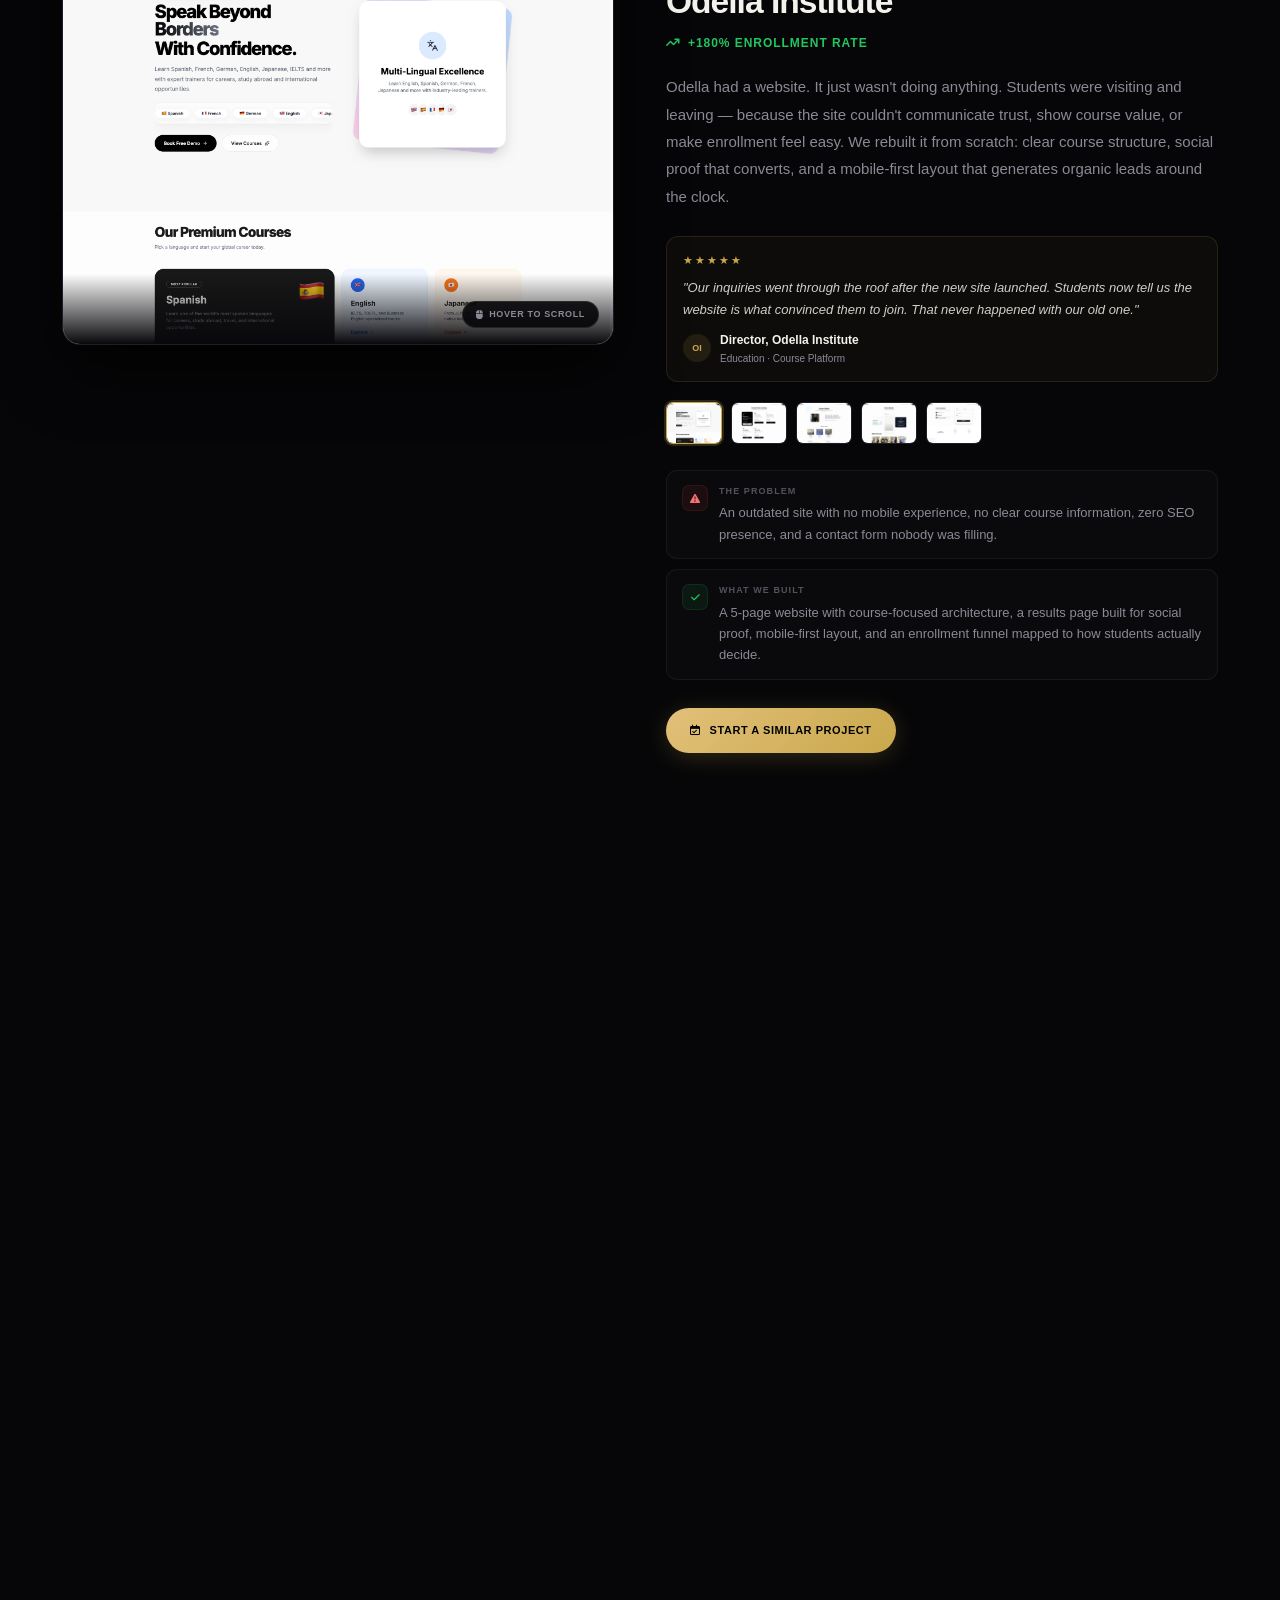
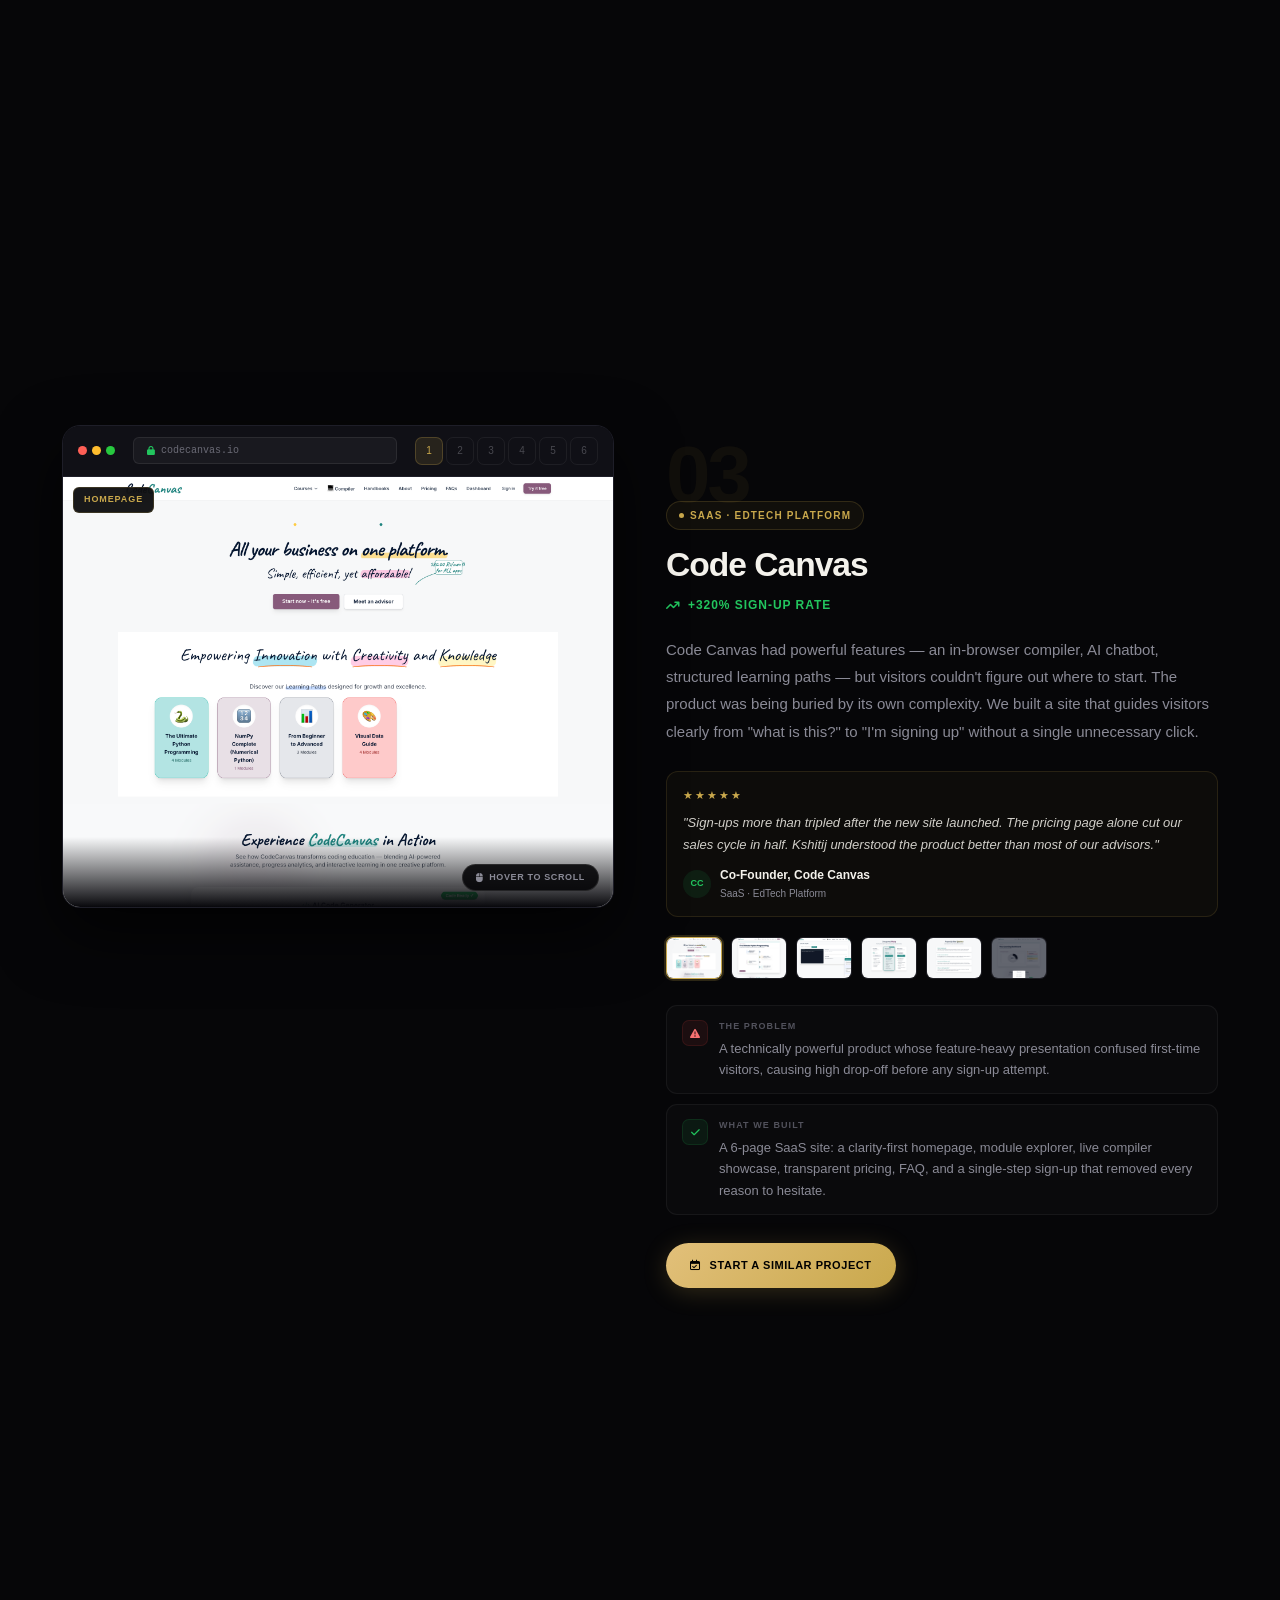
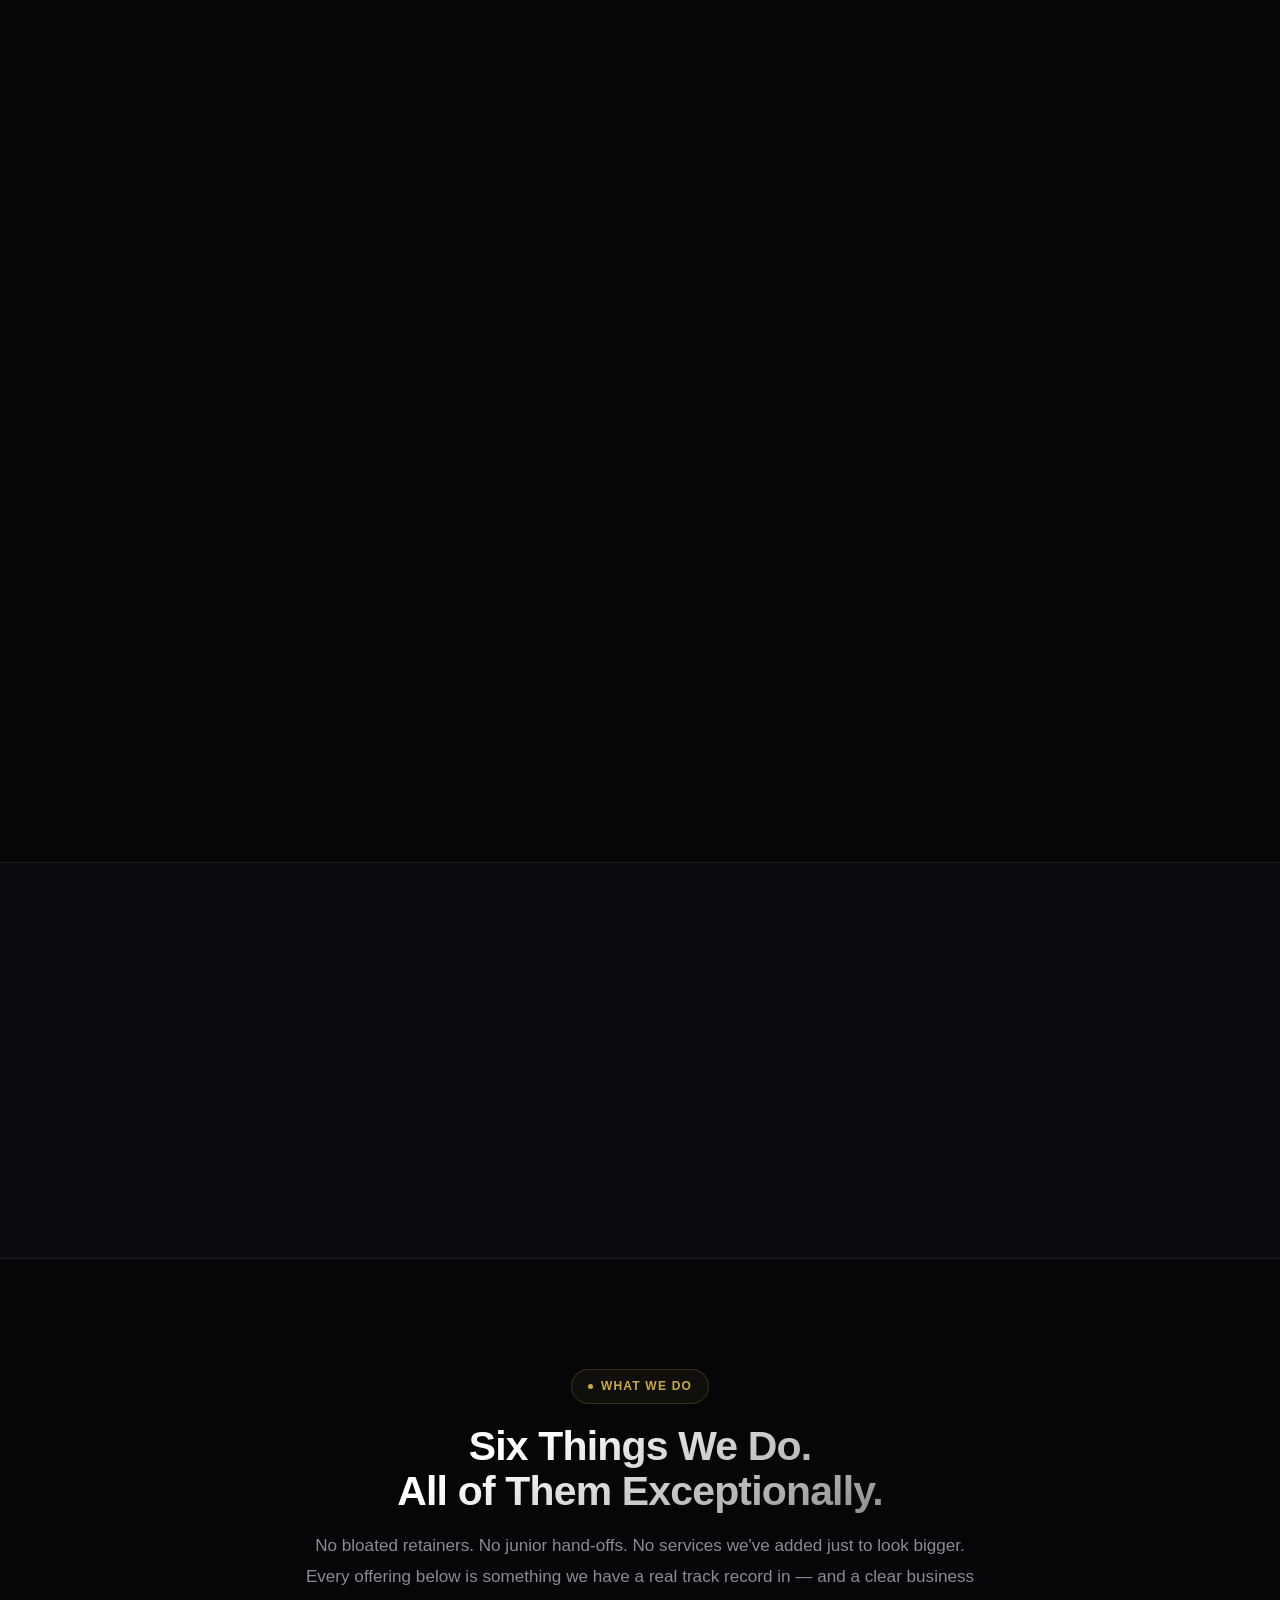
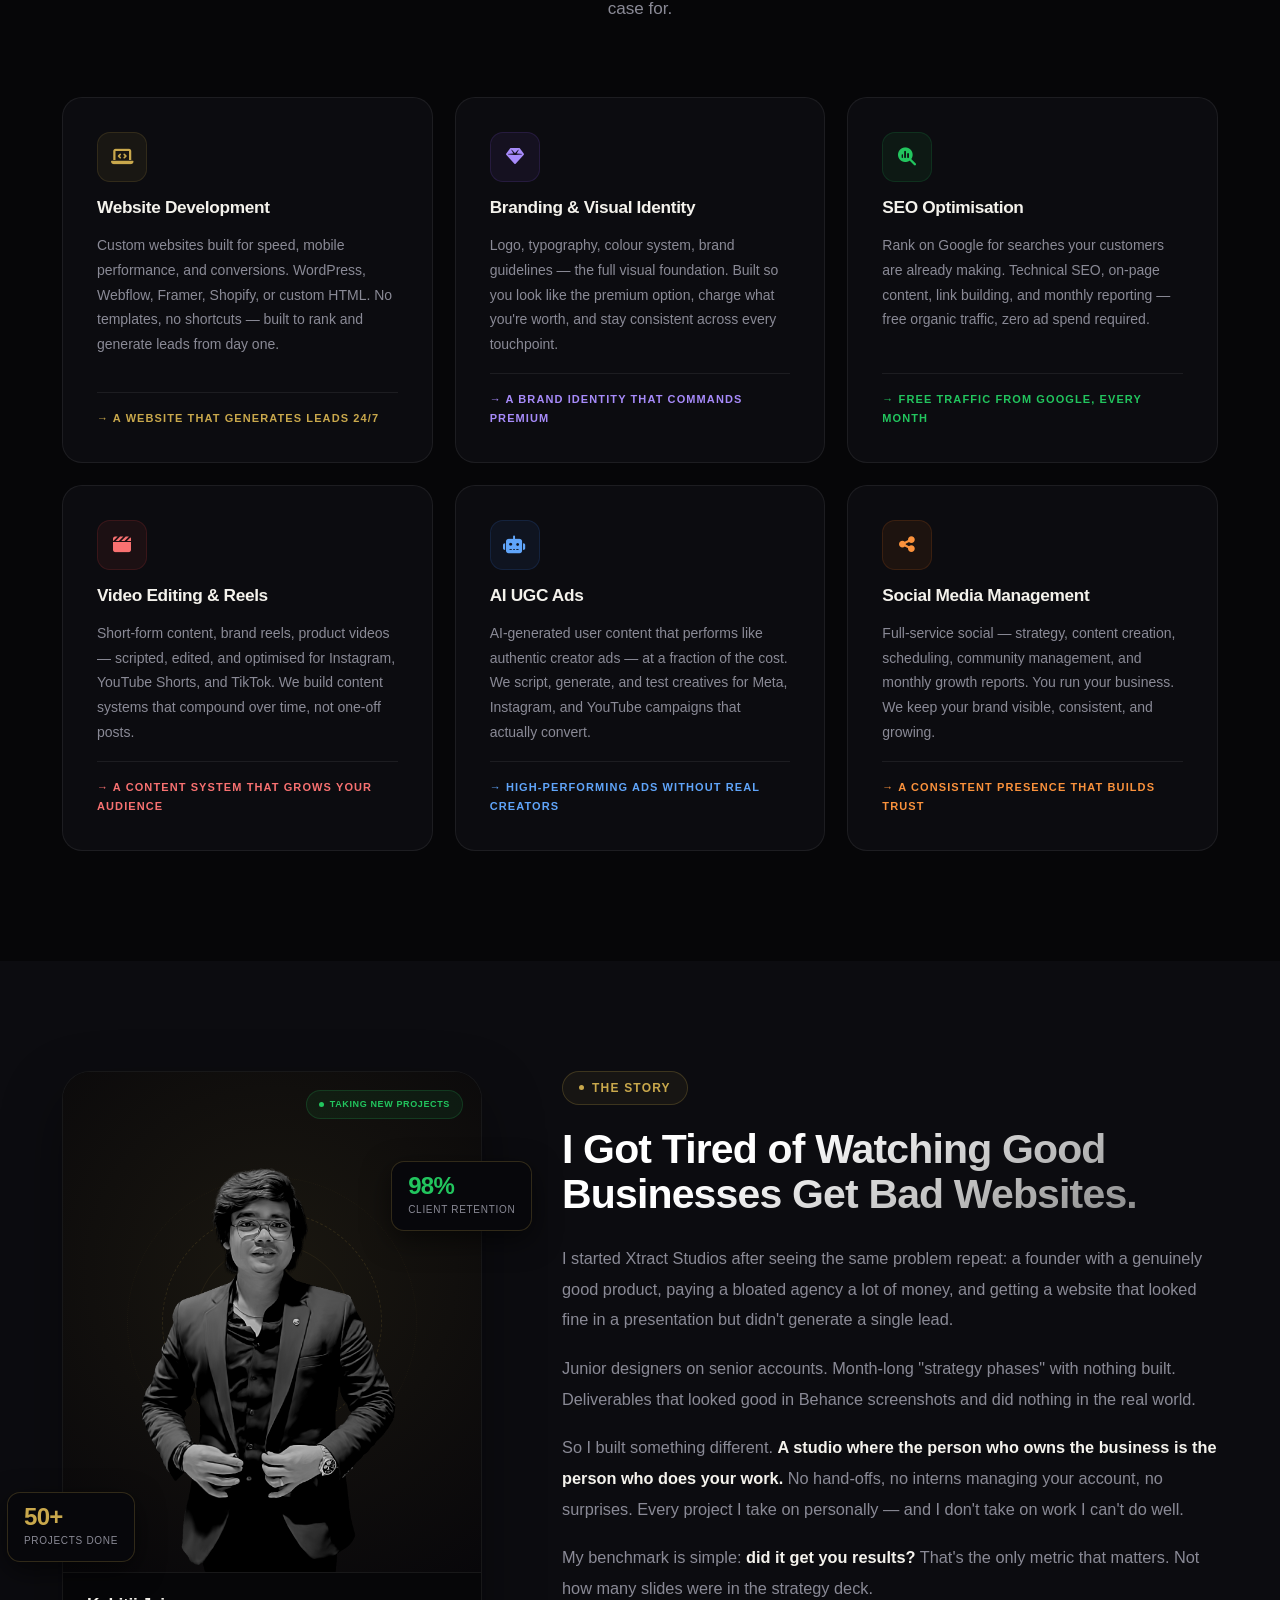
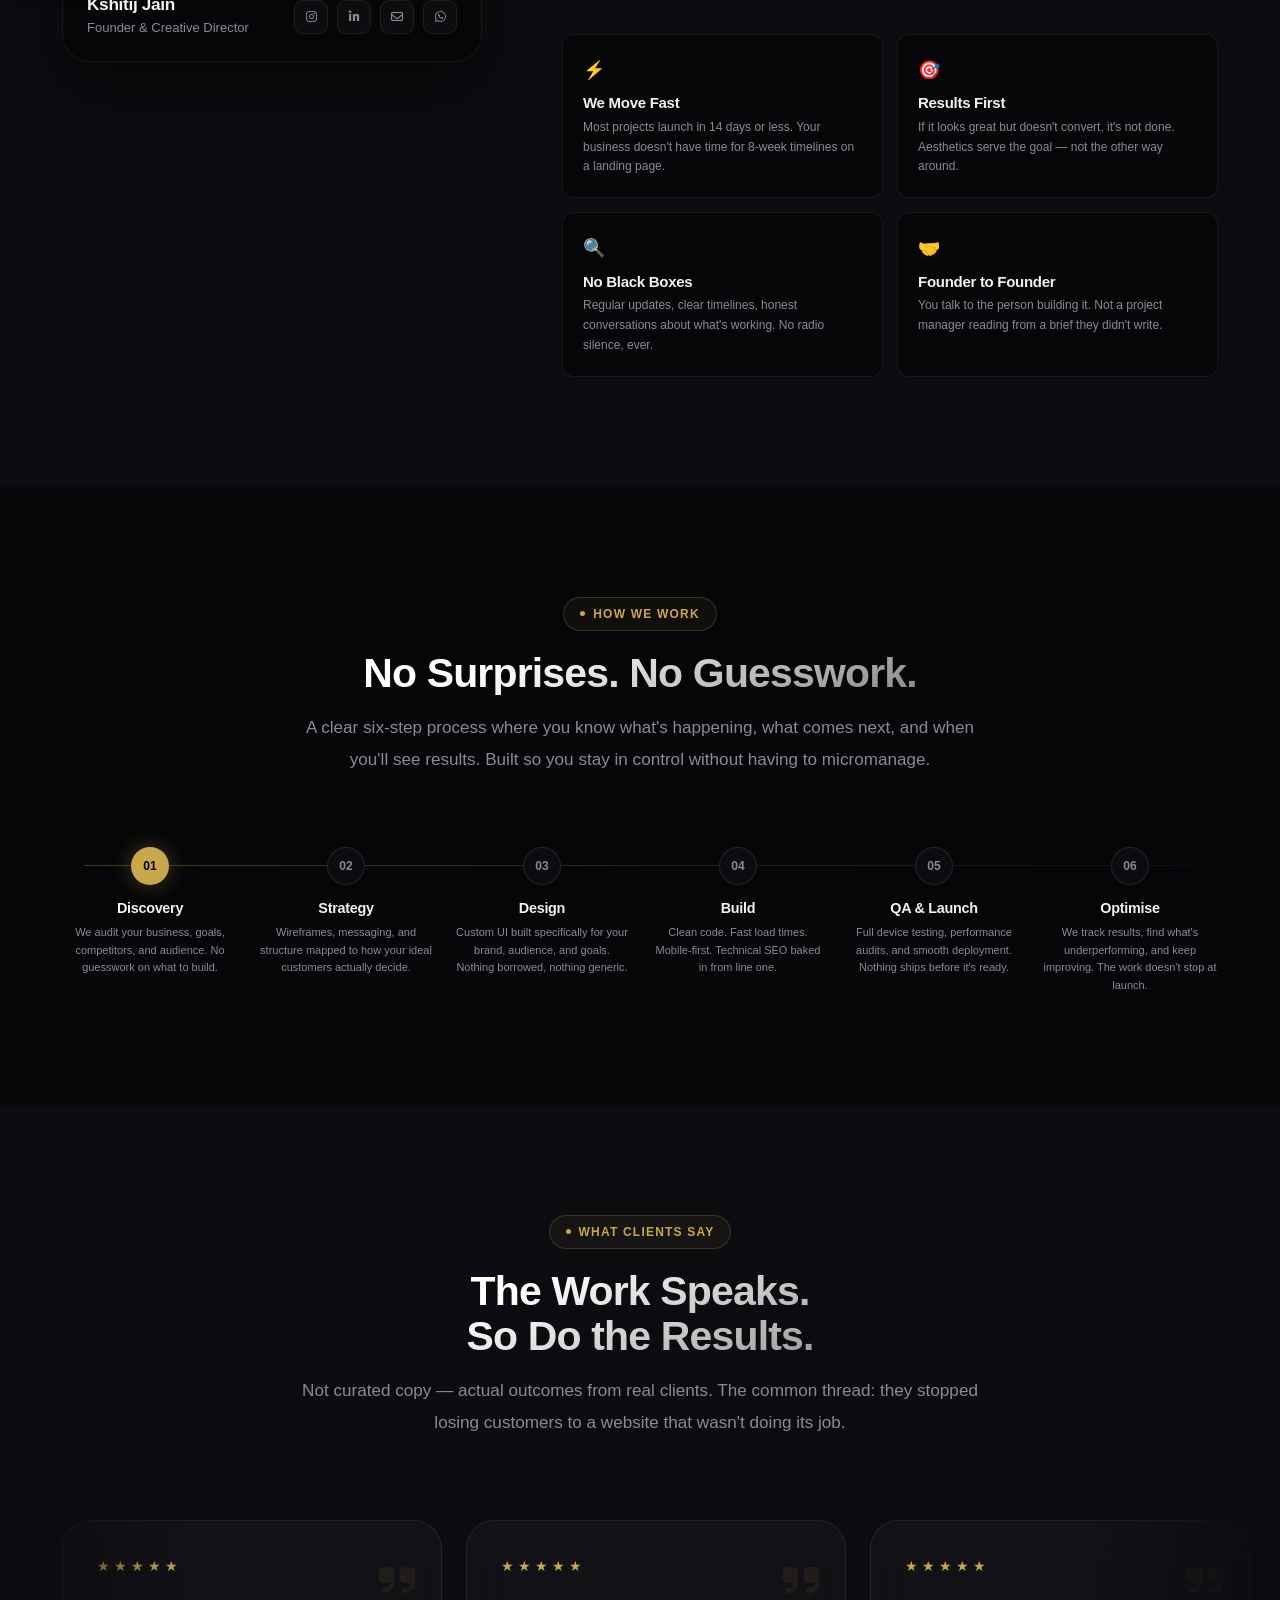
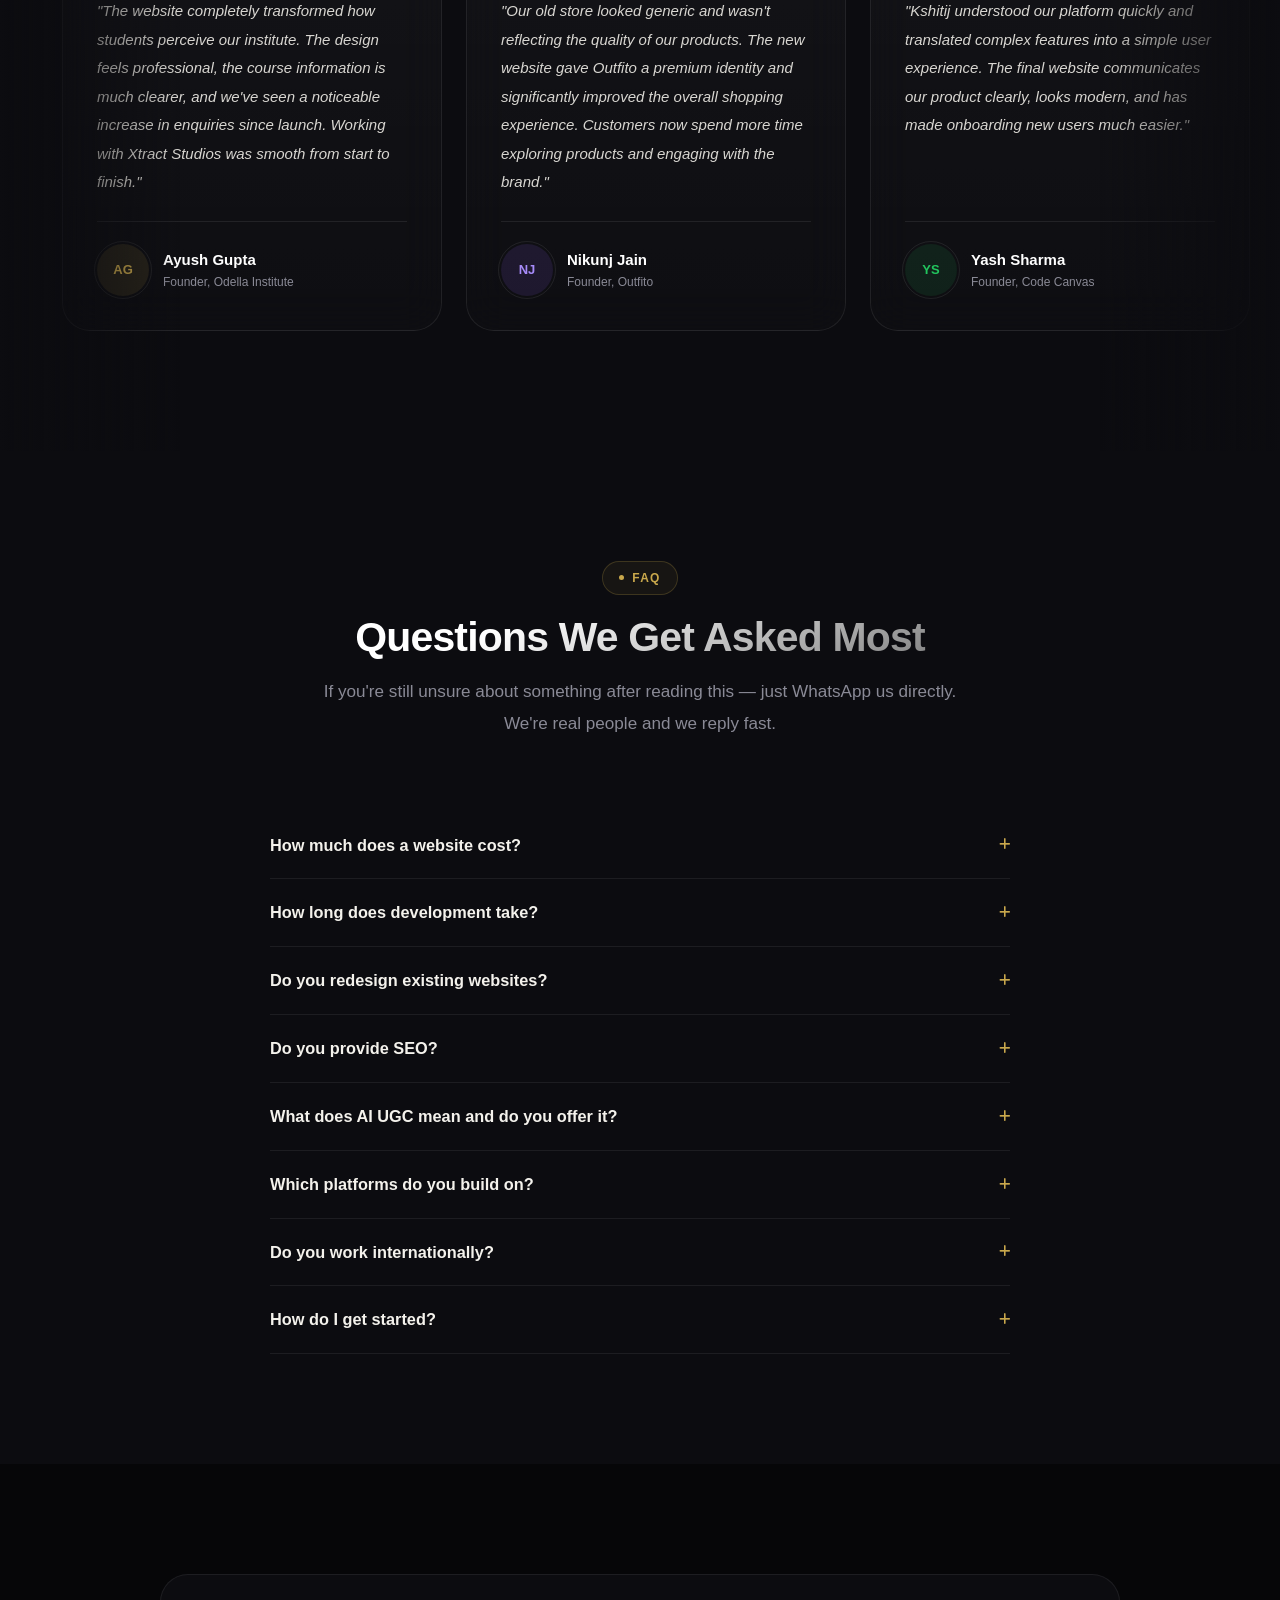
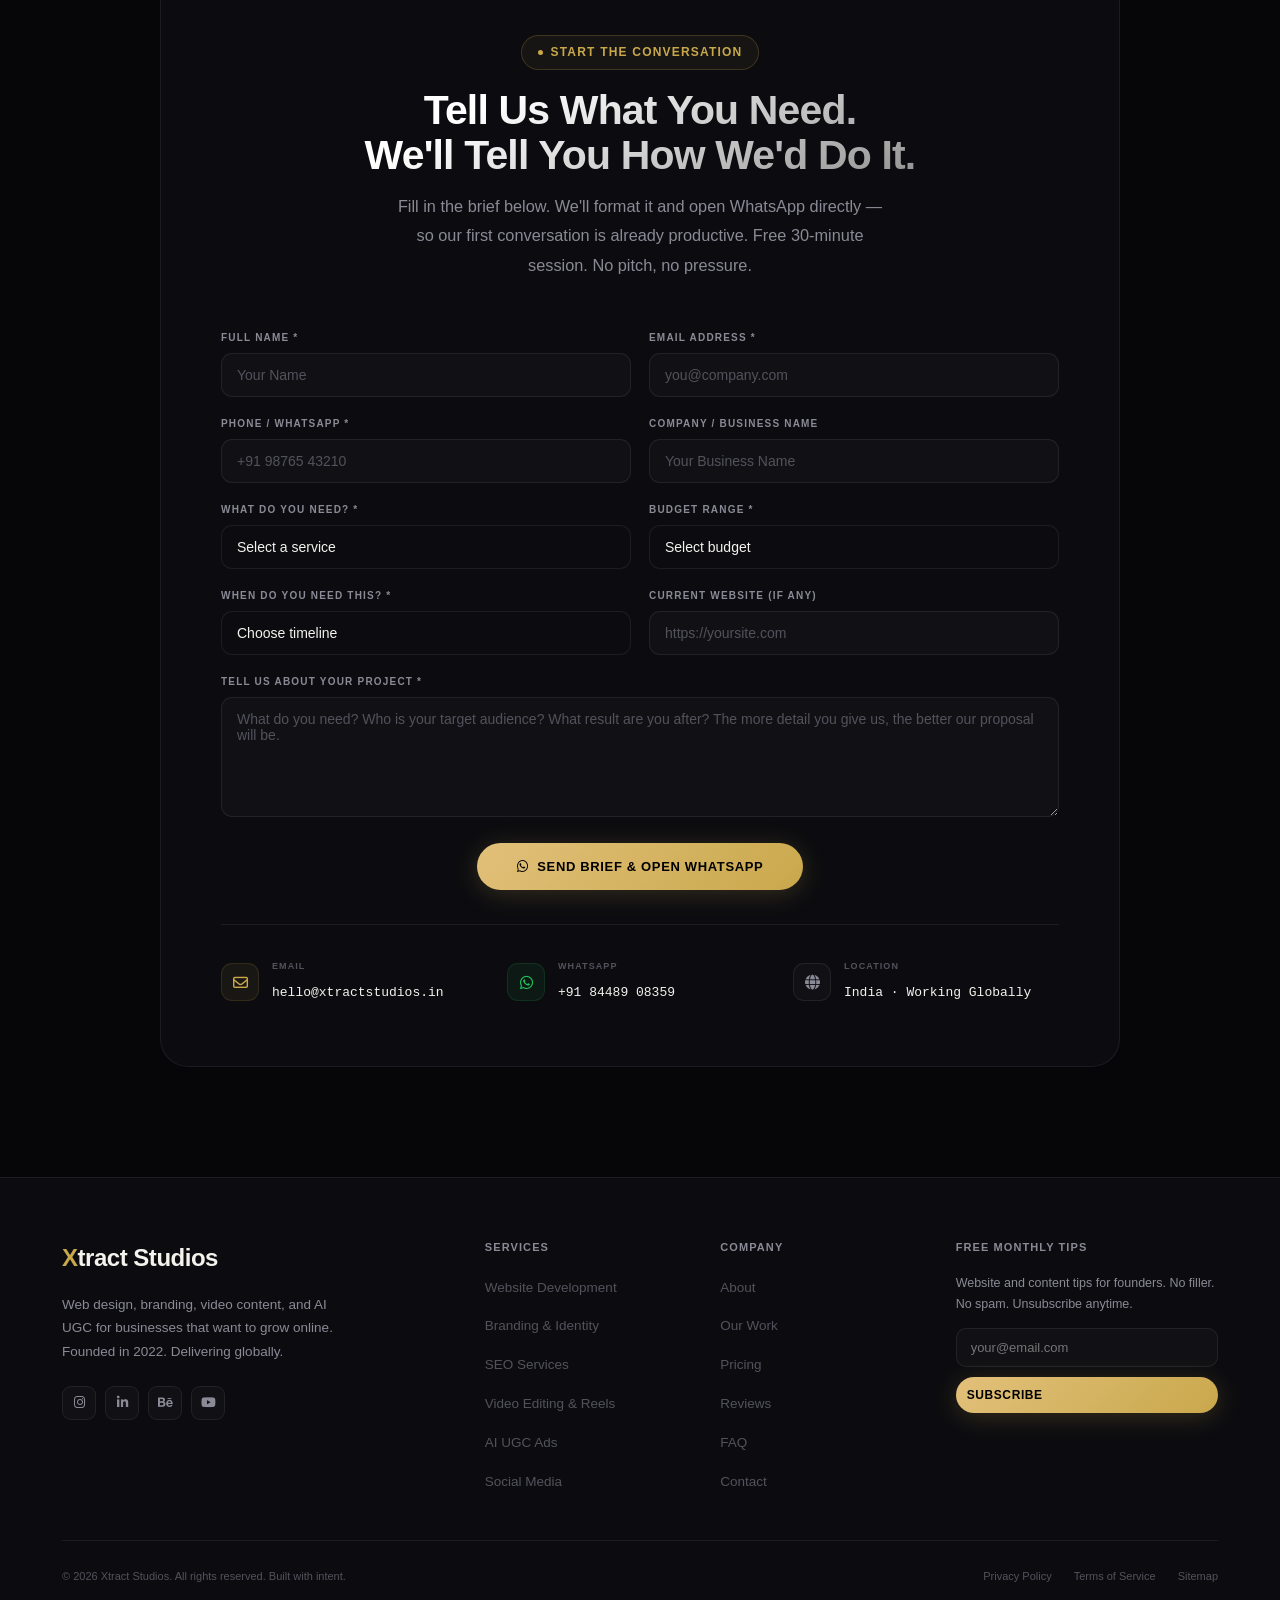
==== commit c2417e58: "website links" ====
--- a/index.html
+++ b/index.html
@@ -21,7 +21,7 @@
   {
     "@context":"https://schema.org",
     "@graph":[
-      {"@type":"LocalBusiness","@id":"https://xtractstudios.in/#business","name":"Xtract Studios","url":"https://xtractstudios.in","telephone":"+91-8448908359","email":"hello@xtractstudios.in","foundingDate":"2022","description":"Xtract Studios is a web design, branding, SEO, and content creation agency.","aggregateRating":{"@type":"AggregateRating","ratingValue":"5.0","reviewCount":"47","bestRating":"5"},"sameAs":["https://www.instagram.com/xtractstudios","https://www.linkedin.com/company/xtractstudios"]},
+      {"@type":"LocalBusiness","@id":"https://xtractstudios.in/","name":"Xtract Studios","url":"https://xtractstudios.in","telephone":"+91-8448908359","email":"hello@xtractstudios.in","foundingDate":"2022","description":"Xtract Studios is a web design, branding, SEO, and content creation agency.","aggregateRating":{"@type":"AggregateRating","ratingValue":"5.0","reviewCount":"47","bestRating":"5"},"sameAs":["https://www.instagram.com/_xtractstudios_/","https://www.linkedin.com/company/xtractstudios"]},
       {"@type":"FAQPage","mainEntity":[
         {"@type":"Question","name":"How much does a website cost?","acceptedAnswer":{"@type":"Answer","text":"Our websites start from ₹14,999 for a landing page. Multi-page sites from ₹39,999. E-commerce from ₹69,999."}},
         {"@type":"Question","name":"How long does website development take?","acceptedAnswer":{"@type":"Answer","text":"Landing pages in 5–7 days. Multi-page websites 10–14 days. E-commerce 3–6 weeks."}},
@@ -829,11 +829,11 @@
                 <p>Founder &amp; Creative Director</p>
               </div>
               <div class="founder-socials">
-                <a href="https://www.instagram.com/xtractstudios" target="_blank" rel="noopener" class="fsoc"
+                <a href="https://www.instagram.com/_kshitijjain_/" target="_blank" rel="noopener" class="fsoc"
                   aria-label="Instagram"><i class="fa-brands fa-instagram"></i></a>
                 <a href="https://www.linkedin.com/company/xtractstudios" target="_blank" rel="noopener" class="fsoc"
                   aria-label="LinkedIn"><i class="fa-brands fa-linkedin-in"></i></a>
-                <a href="mailto:hello@xtractstudios.in" class="fsoc" aria-label="Email"><i
+                <a href="mailto:xtractstudio@gmail.com" class="fsoc" aria-label="Email"><i
                     class="fa-regular fa-envelope"></i></a>
                 <a href="https://wa.me/918448908359" target="_blank" rel="noopener" class="fsoc"
                   aria-label="WhatsApp"><i class="fa-brands fa-whatsapp"></i></a>
@@ -1205,7 +1205,7 @@
           <p>Web design, branding, video content, and AI UGC for businesses that want to grow online. Founded in 2022.
             Delivering globally.</p>
           <div class="socials">
-            <a href="https://www.instagram.com/xtractstudios" target="_blank" rel="noopener" class="soc-a"
+            <a href="https://www.instagram.com/_xtractstudios_/" target="_blank" rel="noopener" class="soc-a"
               aria-label="Instagram"><i class="fa-brands fa-instagram"></i></a>
             <a href="https://www.linkedin.com/company/xtractstudios" target="_blank" rel="noopener" class="soc-a"
               aria-label="LinkedIn"><i class="fa-brands fa-linkedin-in"></i></a>
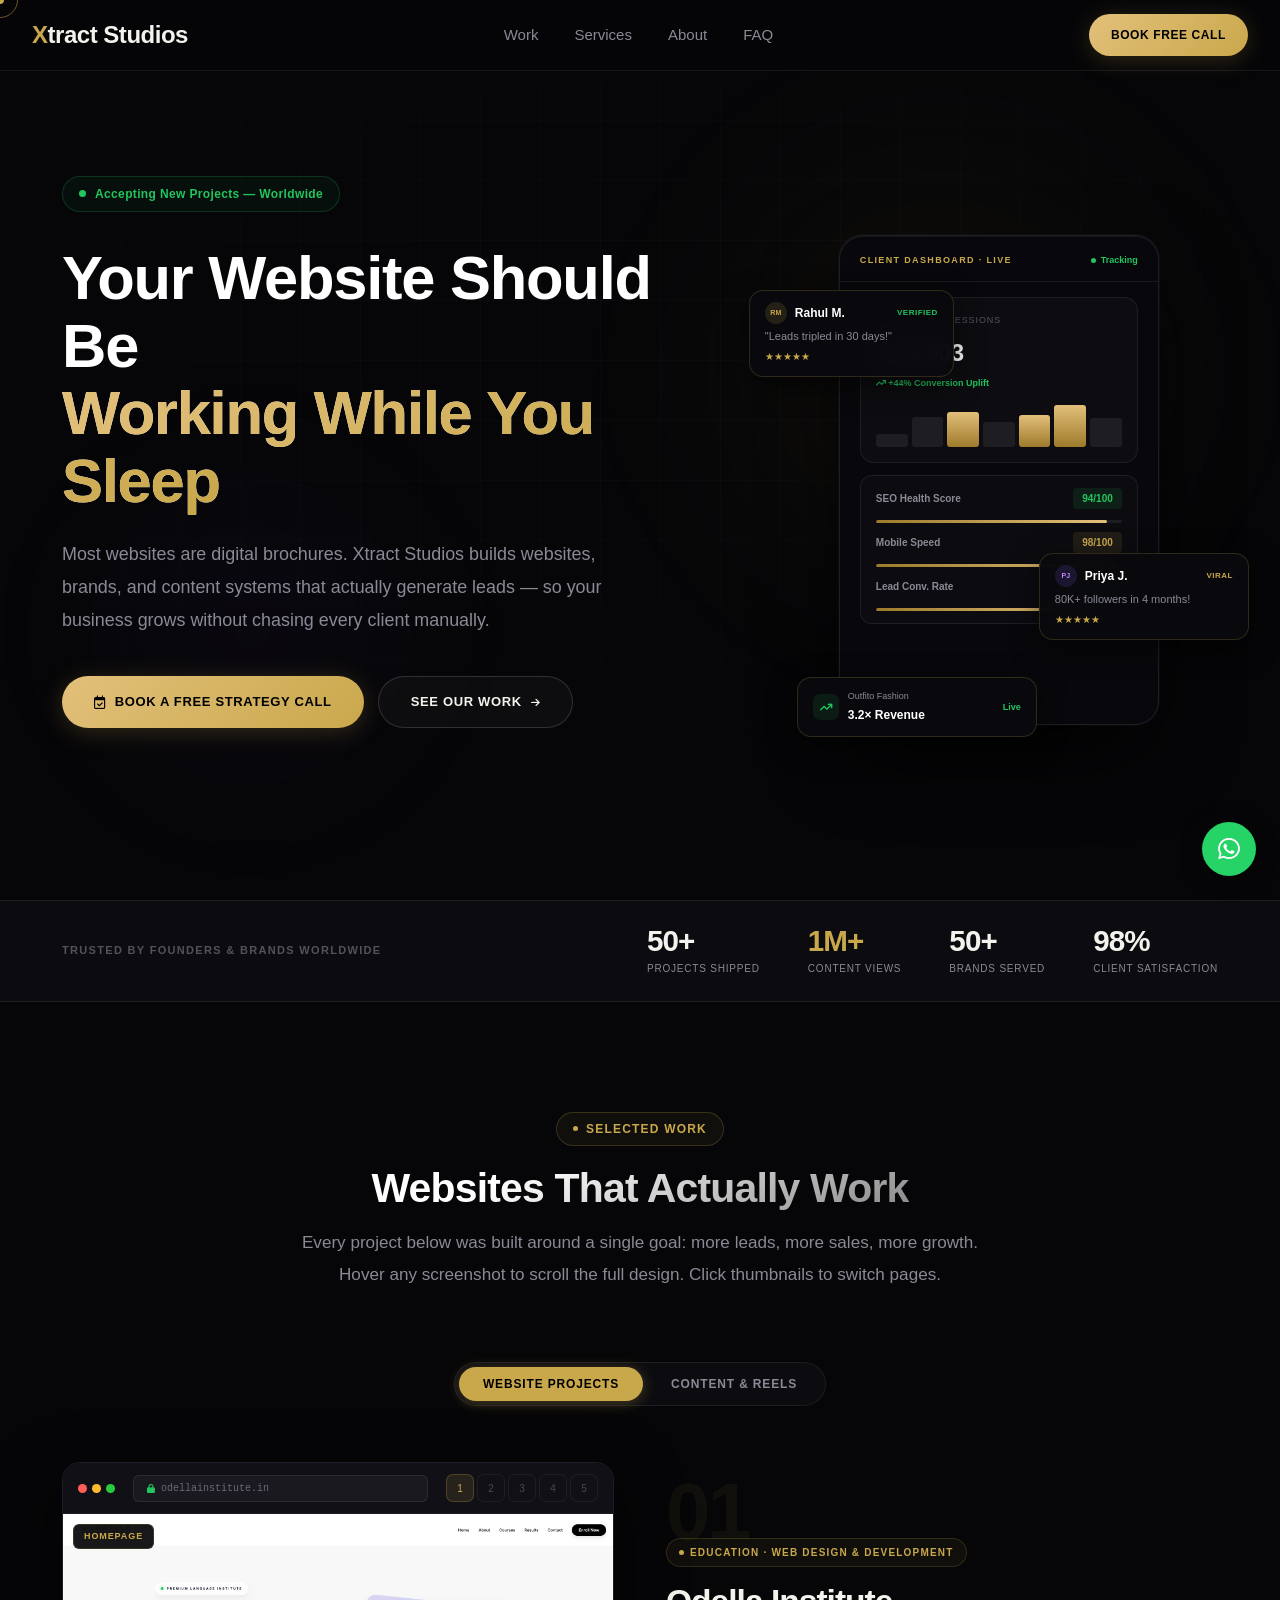
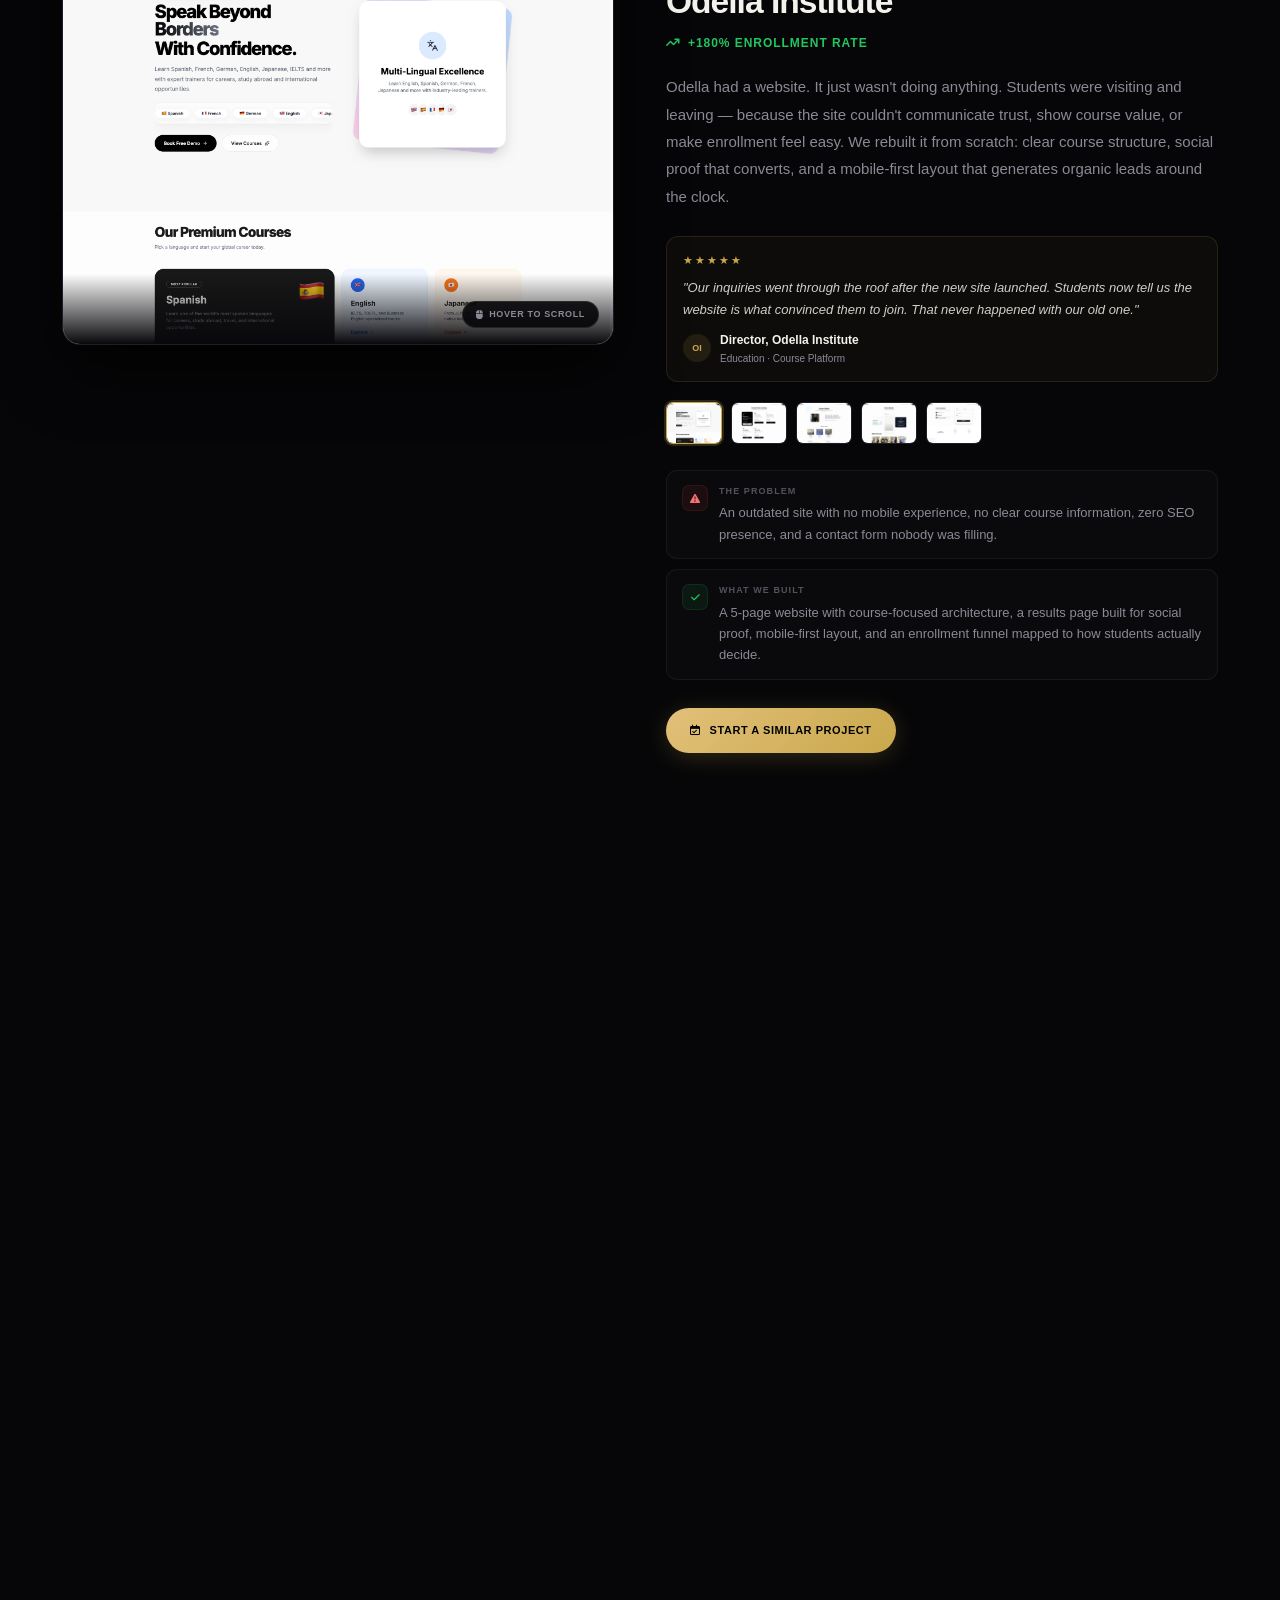
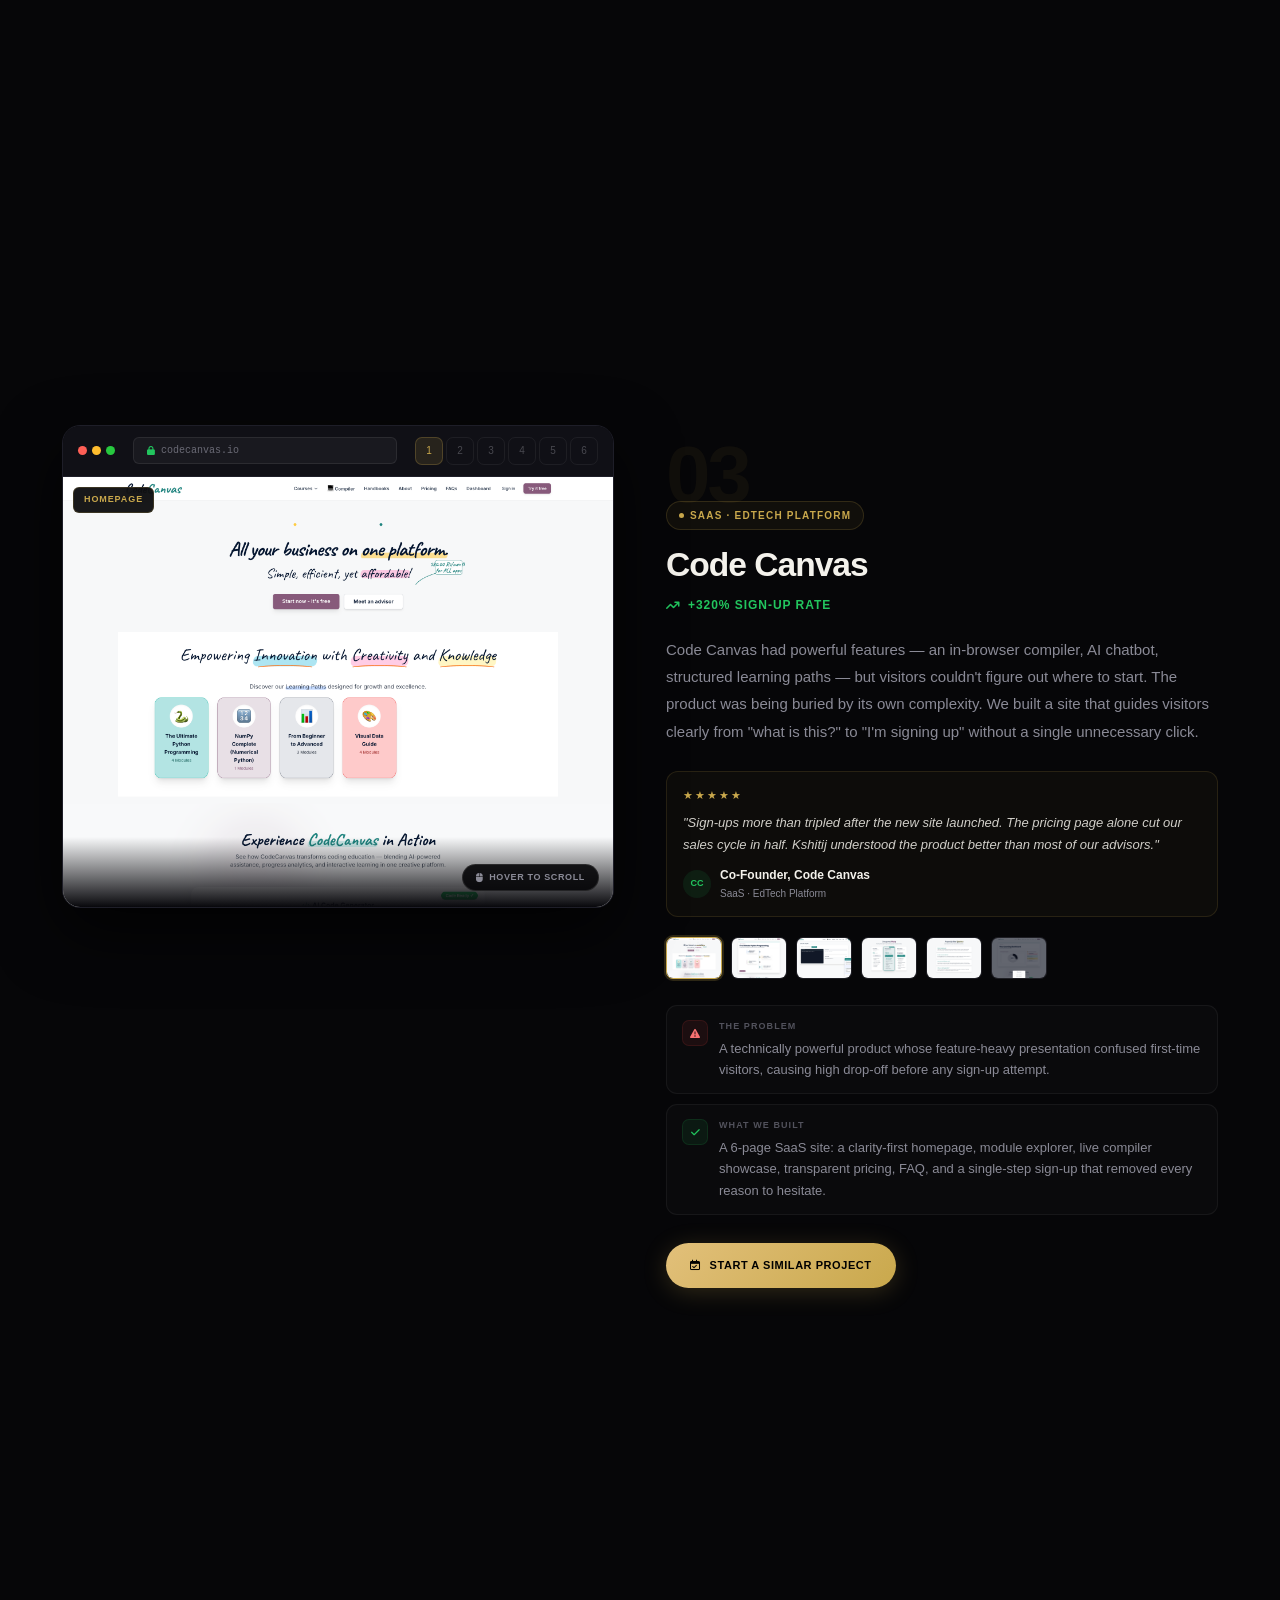
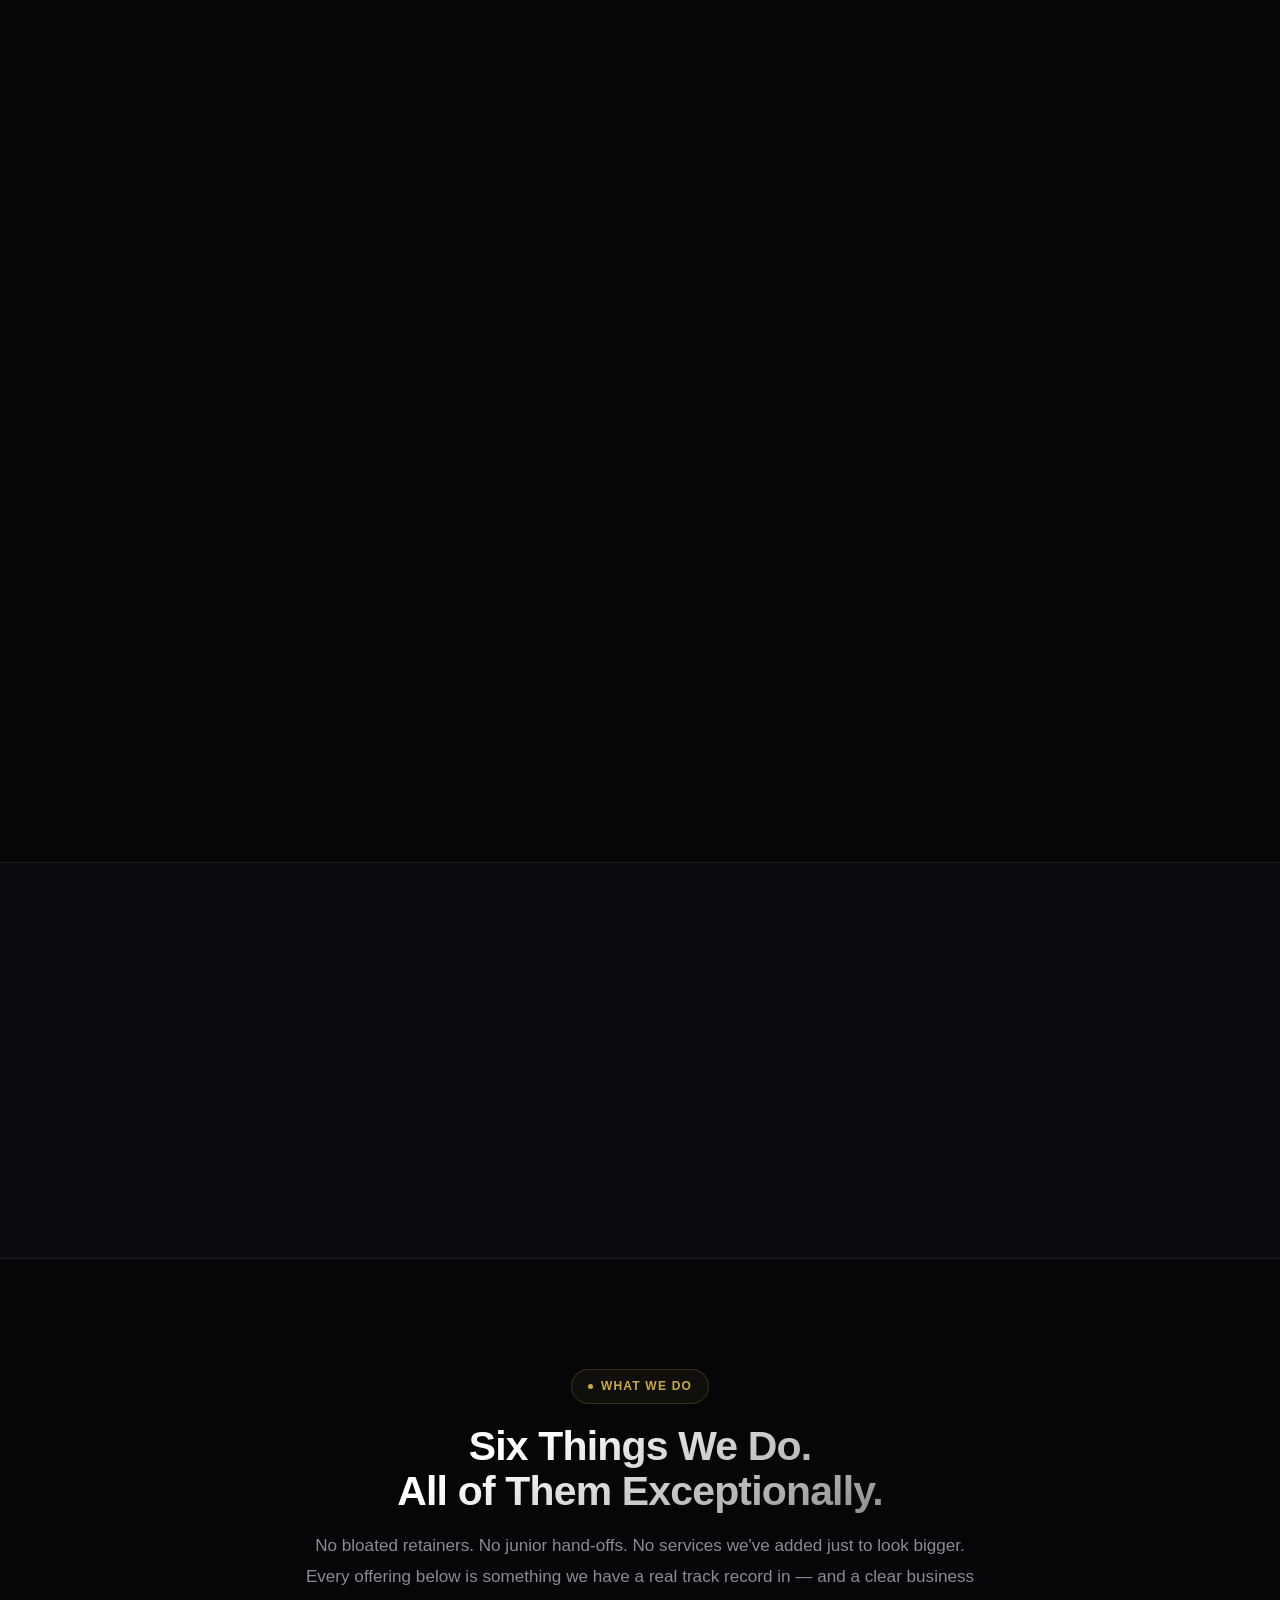
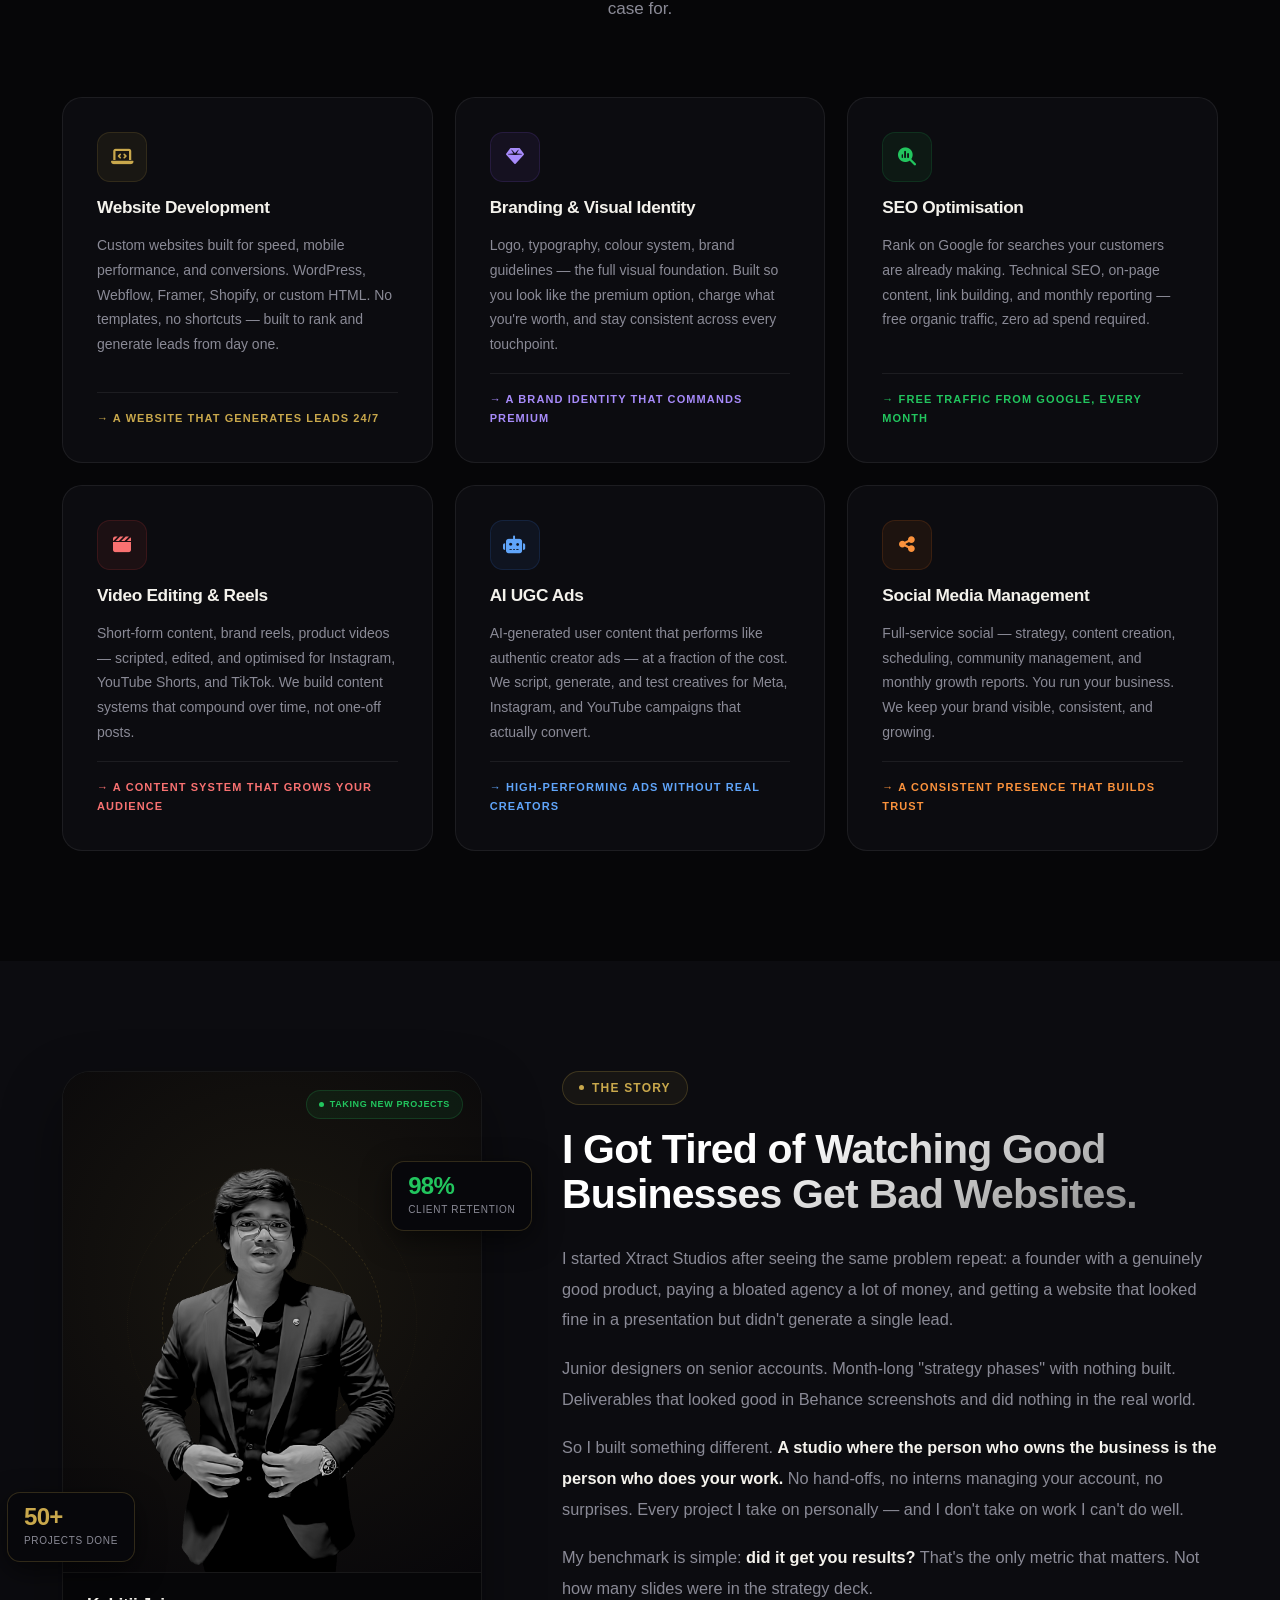
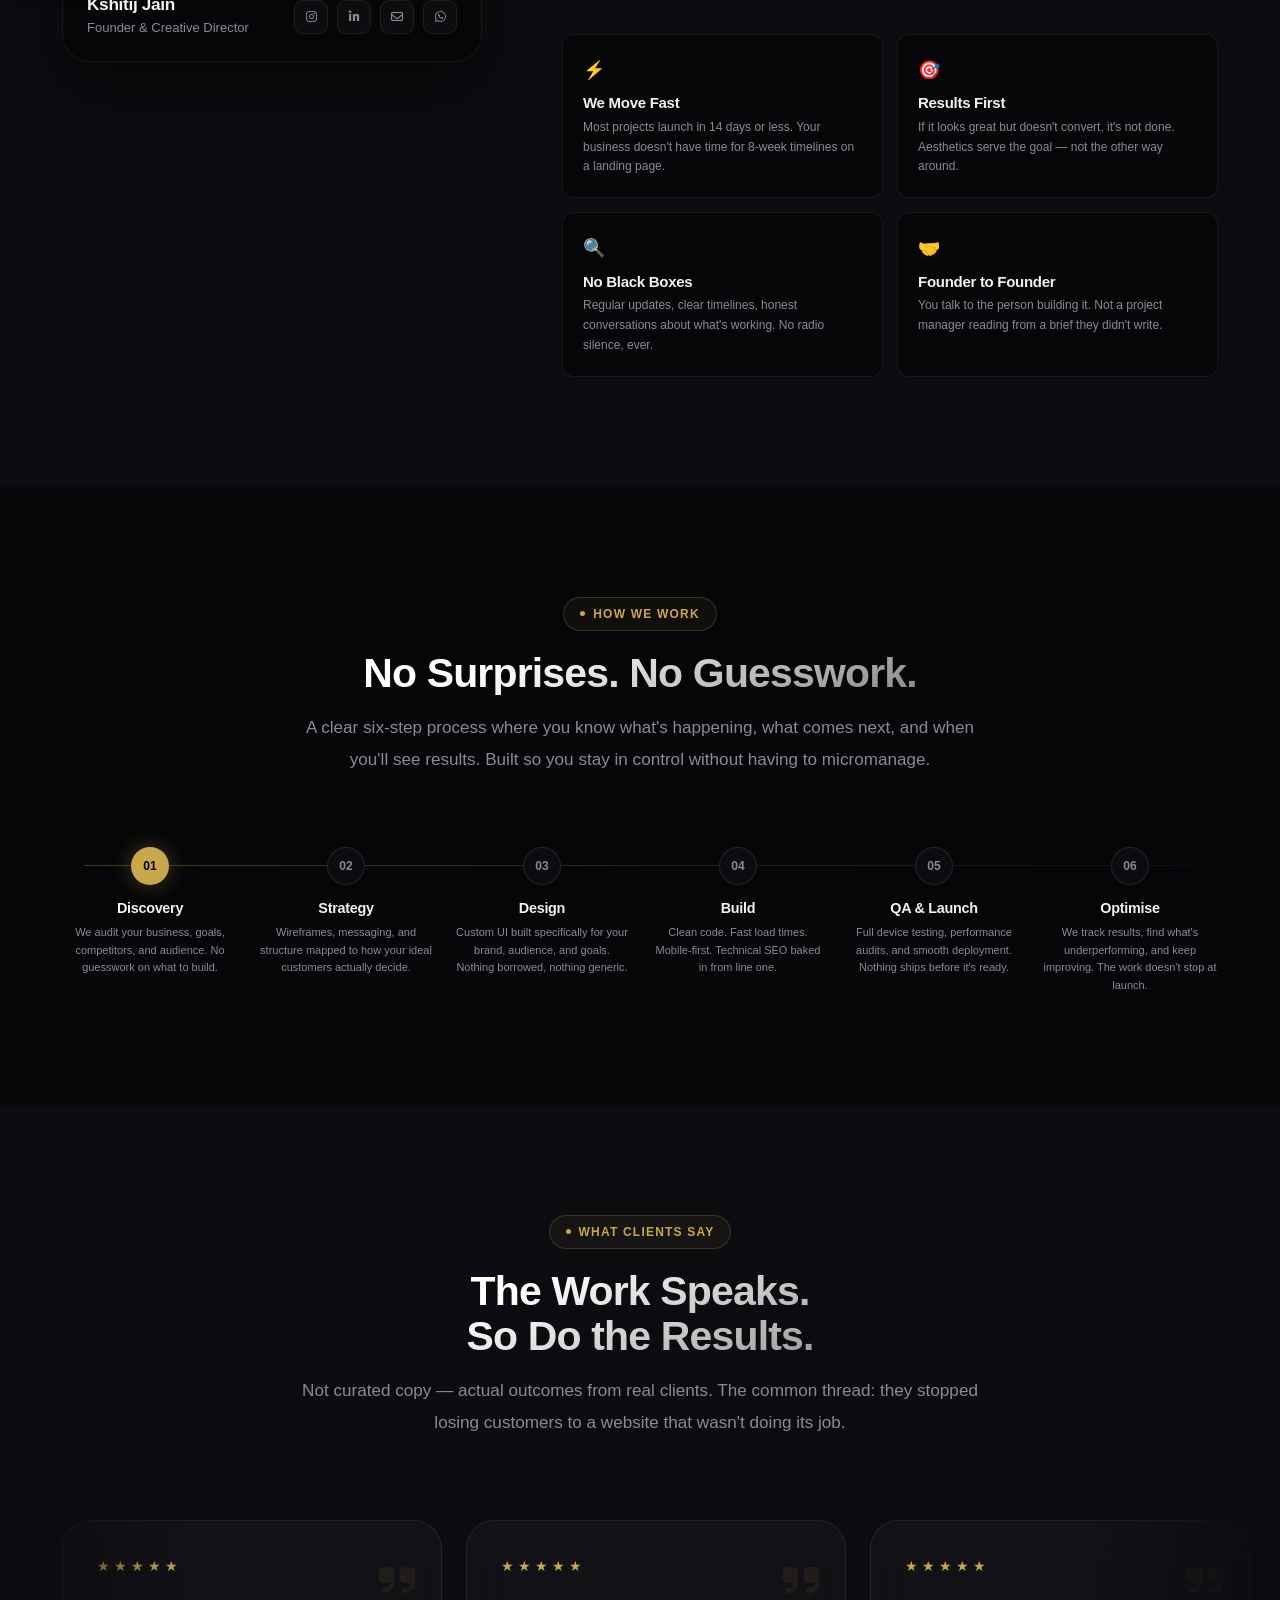
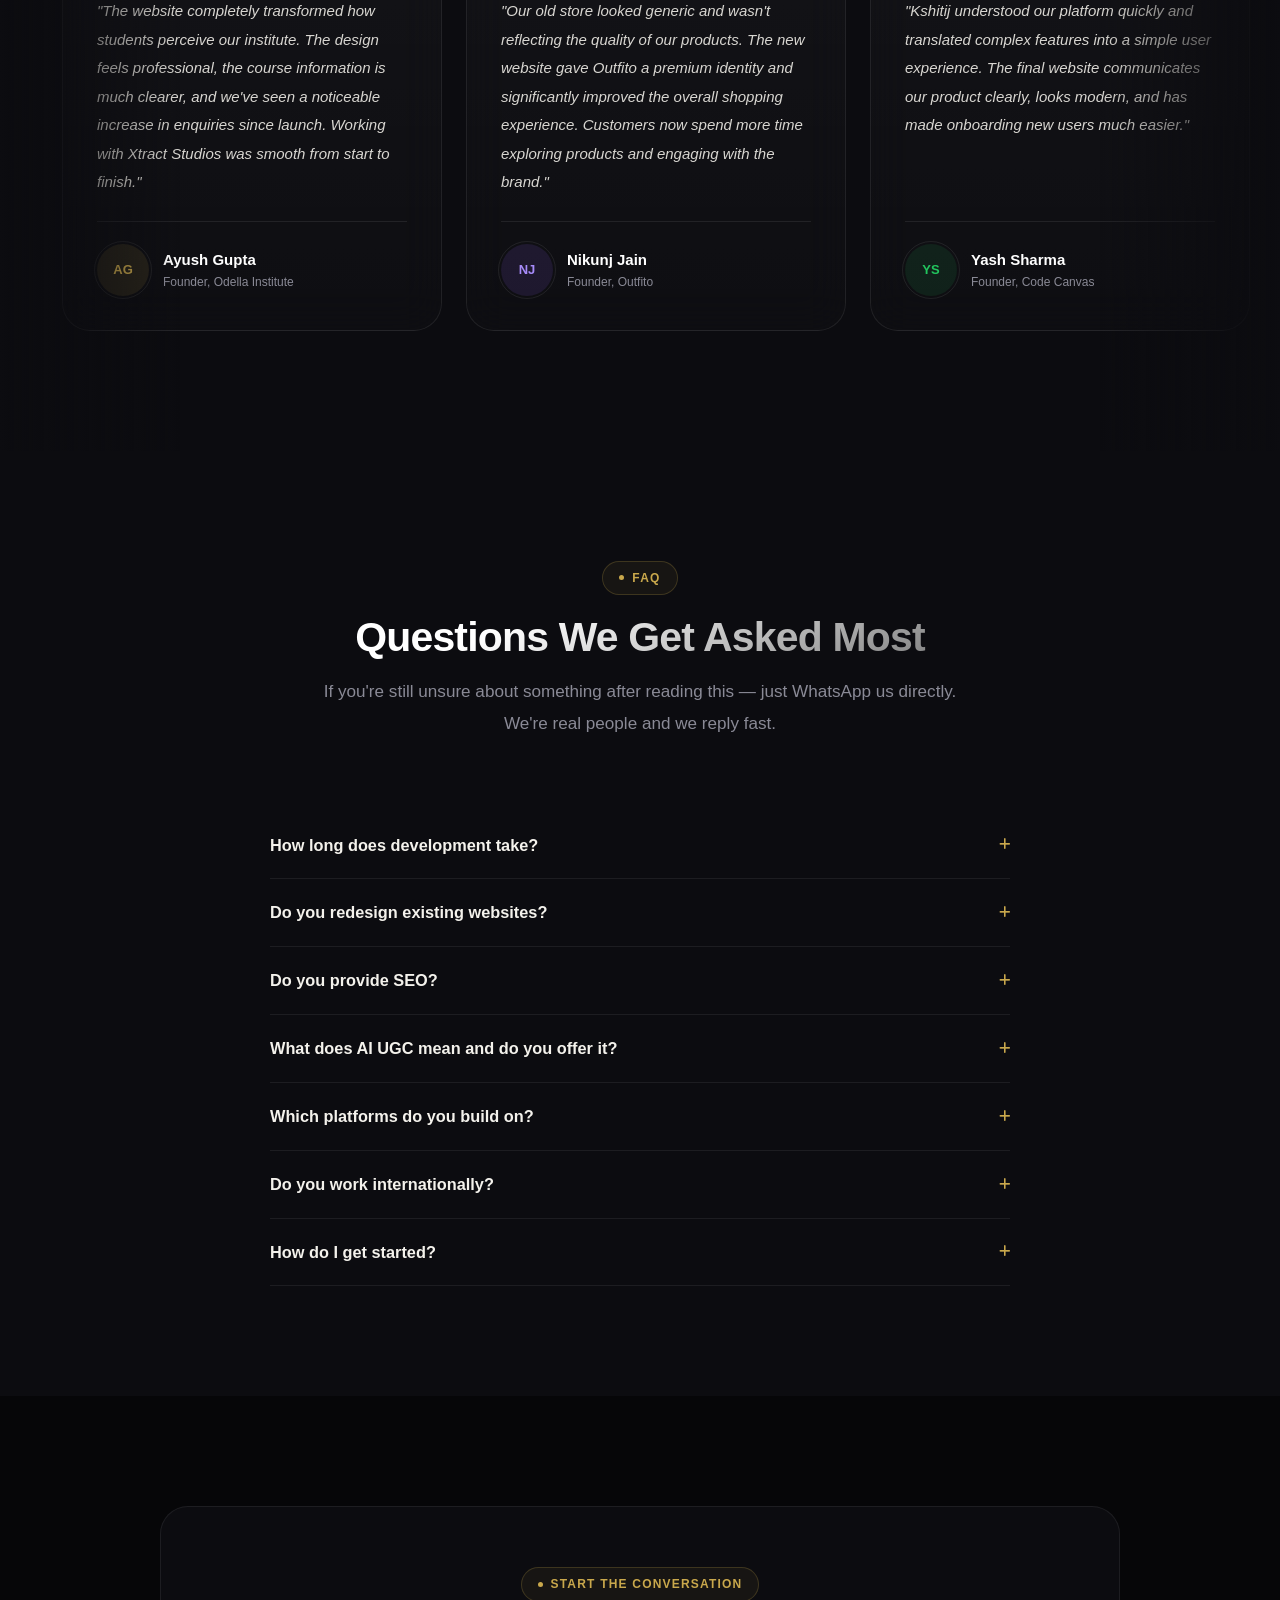
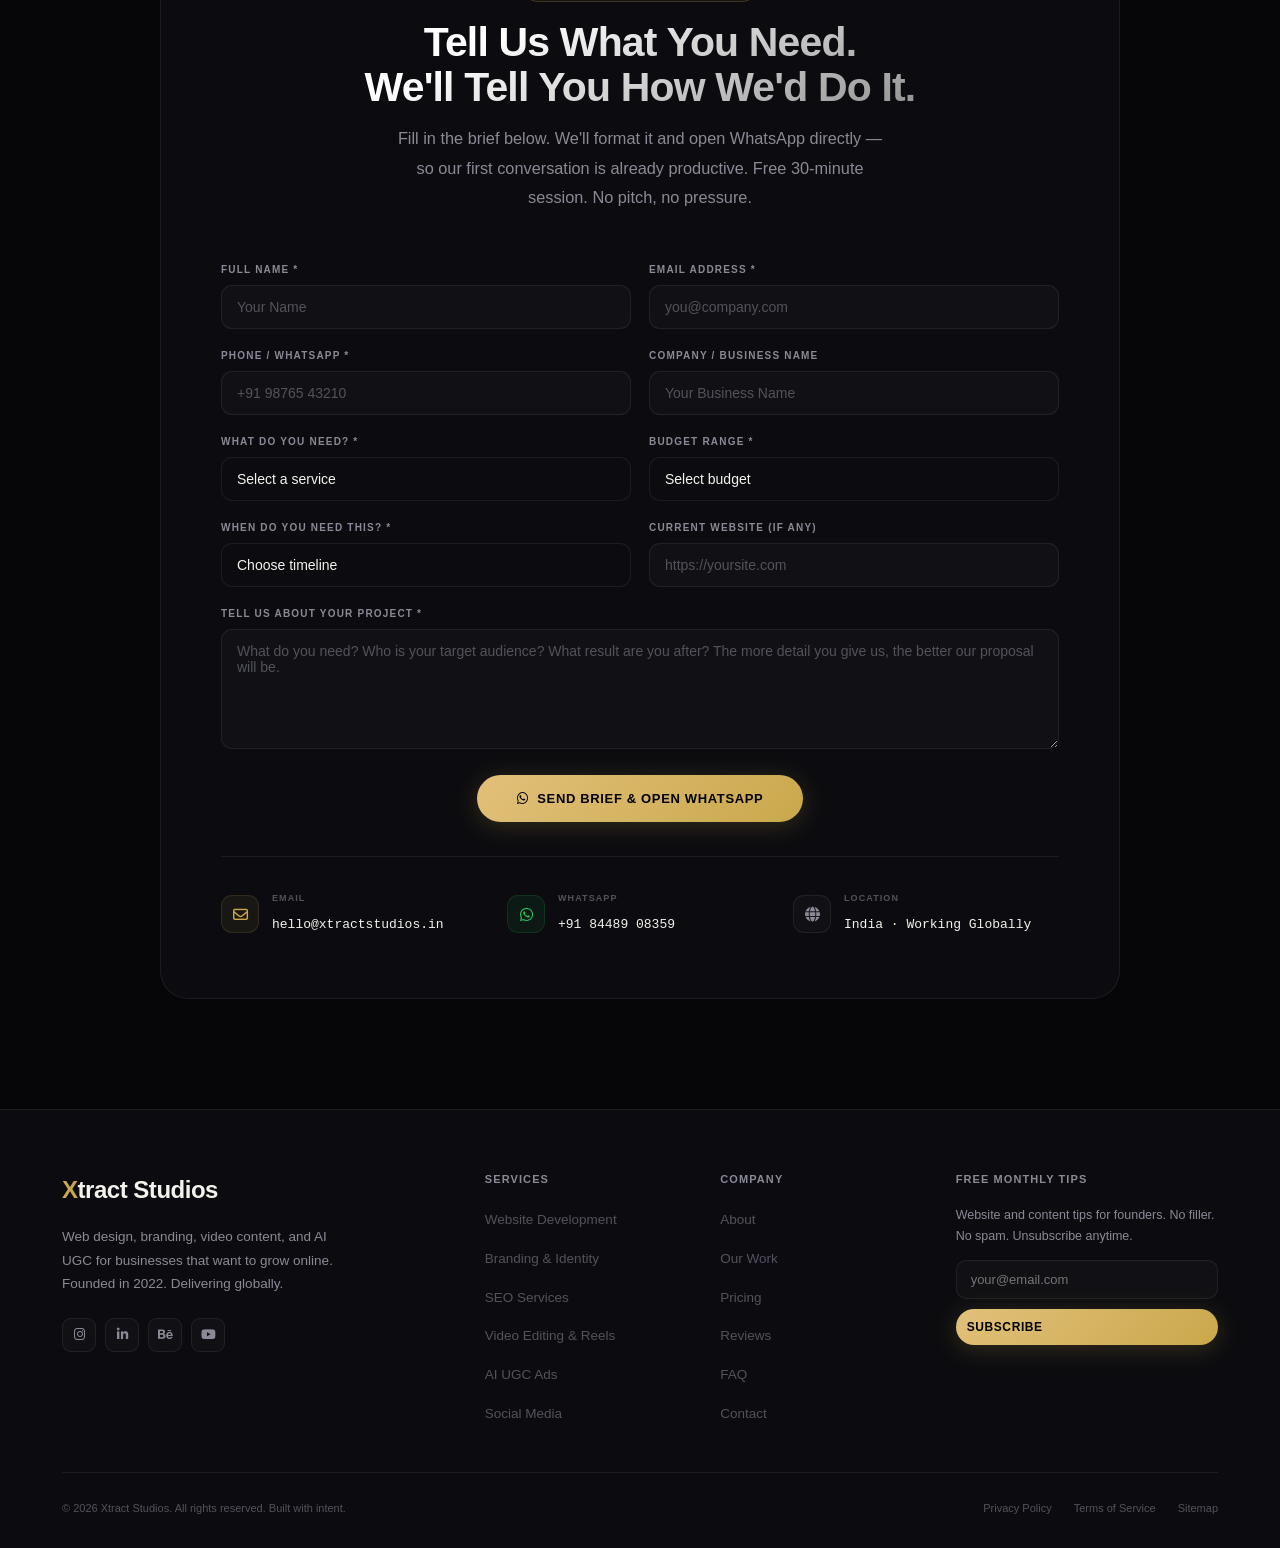
==== commit a3095d49: "updated" ====
--- a/index.html
+++ b/index.html
@@ -1054,12 +1054,7 @@
           we reply fast.</p>
       </div>
       <div class="faq-list reveal">
-        <div class="faq-item">
-          <button class="faq-q">How much does a website cost? <i class="fa-solid fa-plus faq-ic"></i></button>
-          <div class="faq-a">A single landing page starts at ₹14,999. Multi-page business websites from ₹39,999.
-            E-commerce stores from ₹69,999. Custom web apps are quoted after a free discovery call. All pricing is
-            transparent — you get a full breakdown before committing to anything.</div>
-        </div>
+         
         <div class="faq-item">
           <button class="faq-q">How long does development take? <i class="fa-solid fa-plus faq-ic"></i></button>
           <div class="faq-a">Landing pages in 5–7 business days. Multi-page websites in 10–14 days. Complex e-commerce
